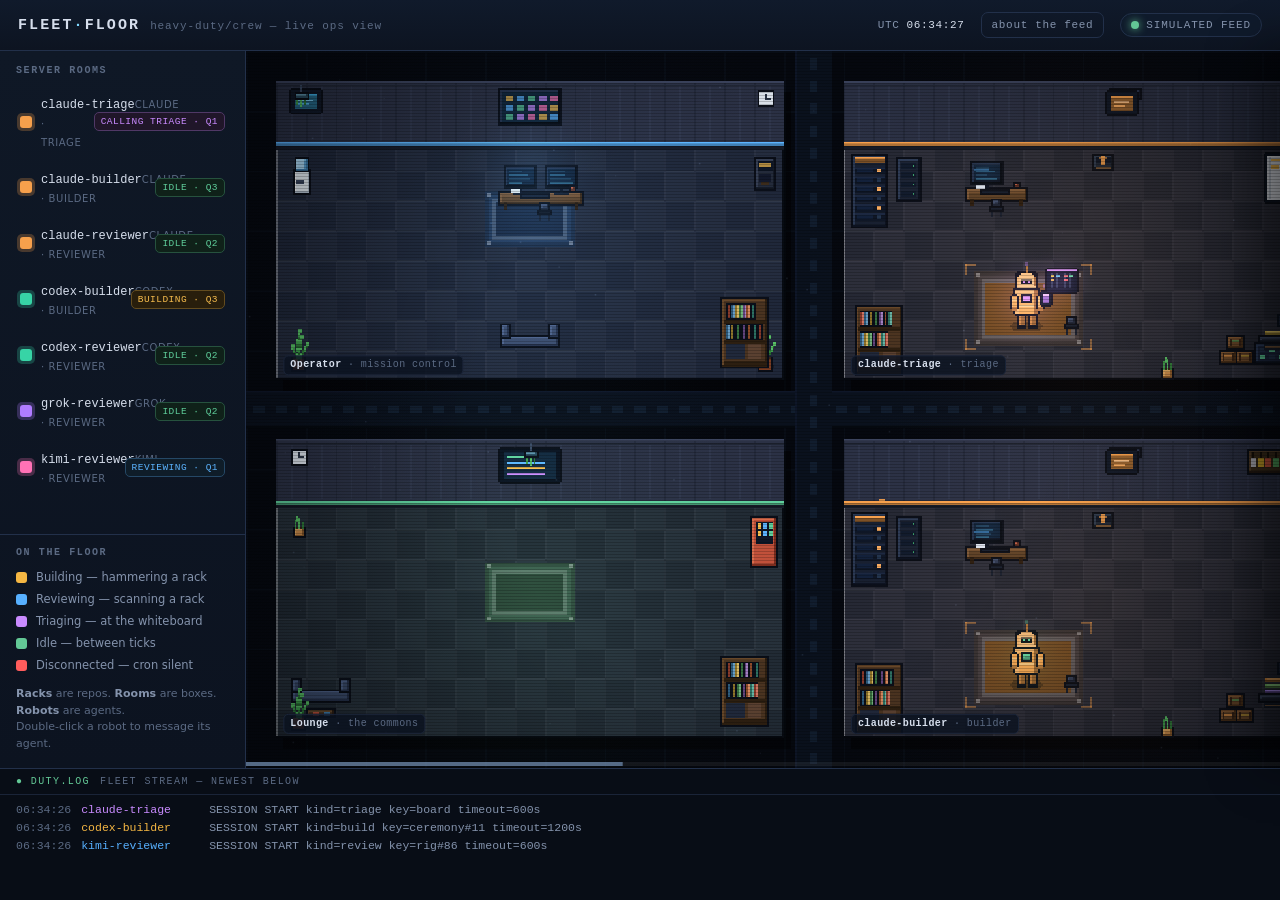
==== fleet-floor/index.html @ c1f01dac "Fleet Floor: scalable layout, work-queue trays, distinct robots Reworks the model per operator feedb" ====
<!doctype html>
<html lang="en">
<head>
<meta charset="utf-8">
<meta name="viewport" content="width=device-width, initial-scale=1">
<title>Fleet Floor</title>
<style>
:root{
  --ground:#0b111c;
  --floor:#0e1626;
  --panel:#121b2c;
  --panel-2:#0f1725;
  --hair:#22304a;
  --hair-soft:#1a2438;
  --ink:#d6deec;
  --ink-dim:#8493ac;
  --ink-faint:#5b6a83;
  --accent:#7fd7ff;
  --build:#f5b743;
  --review:#57b0ff;
  --triage:#c98bff;
  --idle:#63c896;
  --dead:#ff5c5c;
  --claude:#f6a04d;
  --codex:#3ad6a4;
  --grok:#b07cff;
  --kimi:#ff72b6;
  --mono:"SFMono-Regular",ui-monospace,"JetBrains Mono","Menlo","Consolas",monospace;
  --sans:ui-sans-serif,system-ui,-apple-system,"Segoe UI",Roboto,"Helvetica Neue",sans-serif;
}
*{box-sizing:border-box}
html,body{height:100%}
body{
  margin:0;background:var(--ground);color:var(--ink);
  font-family:var(--sans);
  -webkit-font-smoothing:antialiased;
  overflow:hidden;
}
#app{
  height:100vh;display:grid;
  grid-template-rows:auto 1fr auto;
  background:
    radial-gradient(1200px 700px at 50% -10%, #16233b33, transparent 60%),
    var(--ground);
}

/* ---------- top bar ---------- */
.topbar{
  display:flex;align-items:center;gap:16px;
  padding:12px 18px;border-bottom:1px solid var(--hair);
  background:linear-gradient(180deg,#101a2b,#0d1421);
}
.brand{display:flex;align-items:baseline;gap:10px;min-width:0}
.brand .mark{
  font-family:var(--mono);font-weight:700;font-size:15px;letter-spacing:.14em;
  color:var(--ink);text-transform:uppercase;white-space:nowrap;
}
.brand .mark b{color:var(--accent)}
.brand .sub{
  font-family:var(--mono);font-size:11px;letter-spacing:.08em;color:var(--ink-faint);
  white-space:nowrap;overflow:hidden;text-overflow:ellipsis;
}
.topbar .spacer{flex:1}
.stat{
  font-family:var(--mono);font-size:11px;letter-spacing:.06em;color:var(--ink-dim);
  display:flex;align-items:center;gap:7px;white-space:nowrap;
}
.stat .clock{color:var(--ink);font-variant-numeric:tabular-nums}
.feed{
  display:flex;align-items:center;gap:7px;padding:5px 10px;border-radius:999px;
  border:1px solid var(--hair);background:#0f1a2b;
  font-family:var(--mono);font-size:11px;letter-spacing:.08em;color:var(--ink-dim);
}
.feed .dot{width:8px;height:8px;border-radius:50%;background:var(--idle);box-shadow:0 0 8px var(--idle);animation:pulse 2s infinite}
@keyframes pulse{0%,100%{opacity:1}50%{opacity:.35}}
.btn-ghost{
  font-family:var(--mono);font-size:11px;letter-spacing:.06em;
  color:var(--ink-dim);background:transparent;border:1px solid var(--hair);
  padding:6px 10px;border-radius:7px;cursor:pointer;
}
.btn-ghost:hover{color:var(--ink);border-color:var(--accent)}

/* ---------- stage ---------- */
.stage{display:flex;min-height:0;position:relative}
.rail{
  width:246px;flex:none;border-right:1px solid var(--hair);
  background:linear-gradient(180deg,#0f1826,#0c1320);
  display:flex;flex-direction:column;min-height:0;
}
.rail h2{
  font-family:var(--mono);font-size:10px;letter-spacing:.16em;text-transform:uppercase;
  color:var(--ink-faint);margin:0;padding:14px 16px 8px;
}
.roster{overflow-y:auto;padding:0 10px 8px;flex:1;min-height:0}
.rrow{
  display:grid;grid-template-columns:auto 1fr auto;gap:9px;align-items:center;
  padding:8px 9px;border-radius:9px;cursor:pointer;border:1px solid transparent;
  transition:background .12s,border-color .12s;
}
.rrow:hover{background:#132033}
.rrow.sel{background:#152438;border-color:var(--hair)}
.rrow .av{width:12px;height:12px;border-radius:3px;position:relative;flex:none}
.rrow .av::after{content:"";position:absolute;inset:-3px;border-radius:5px;opacity:.25;background:inherit}
.rrow .who{min-width:0}
.rrow .nm{font-family:var(--mono);font-size:12px;color:var(--ink);white-space:nowrap;overflow:hidden;text-overflow:ellipsis}
.rrow .role{font-size:10px;letter-spacing:.06em;color:var(--ink-faint);text-transform:uppercase}
.chip{
  font-family:var(--mono);font-size:9.5px;letter-spacing:.05em;text-transform:uppercase;
  padding:3px 6px;border-radius:5px;white-space:nowrap;border:1px solid transparent;
}
.legend{border-top:1px solid var(--hair);padding:12px 16px 16px}
.legend .lg{display:flex;align-items:center;gap:9px;padding:4px 0;font-size:11.5px;color:var(--ink-dim)}
.legend .sw{width:11px;height:11px;border-radius:3px;flex:none}
.legend .hint{margin-top:10px;font-size:11px;line-height:1.5;color:var(--ink-faint)}
.legend .hint b{color:var(--ink-dim);font-weight:600}

/* ---------- floor ---------- */
.floor{flex:1;position:relative;min-width:0;background:var(--ground);overflow:hidden}
#view{position:absolute;inset:0;width:100%;height:100%;image-rendering:pixelated;cursor:pointer}
.zlabel{
  position:absolute;pointer-events:none;
  font-family:var(--mono);font-size:10px;letter-spacing:.04em;color:var(--ink-dim);
  background:#0b1220cc;border:1px solid var(--hair-soft);border-radius:5px;
  padding:2px 6px;white-space:nowrap;line-height:1.35;
}
.zlabel b{color:var(--ink)}
.zlabel .rl{color:var(--ink-faint)}
.tip{
  position:absolute;pointer-events:none;z-index:5;transform:translate(-50%,-118%);
  background:#0a1220f2;border:1px solid var(--hair);border-radius:8px;padding:7px 9px;
  font-family:var(--mono);font-size:11px;color:var(--ink);white-space:nowrap;
  box-shadow:0 8px 24px #0008;opacity:0;transition:opacity .1s;
}
.tip .t2{color:var(--ink-faint);font-size:10px;margin-top:2px}

/* ---------- inspector ---------- */
.inspector{
  width:340px;flex:none;border-left:1px solid var(--hair);
  background:linear-gradient(180deg,#0f1826,#0b1220);
  display:flex;flex-direction:column;min-height:0;
  transform:translateX(100%);transition:transform .22s cubic-bezier(.2,.8,.2,1);
  position:absolute;right:0;top:0;bottom:0;z-index:6;
  box-shadow:-24px 0 48px #0006;
}
.inspector.open{transform:translateX(0)}
.insp-head{padding:16px 16px 12px;border-bottom:1px solid var(--hair);display:flex;gap:12px;align-items:center}
.insp-head .badge{width:40px;height:40px;border-radius:9px;flex:none;display:grid;place-items:center;position:relative}
.insp-head .badge canvas{image-rendering:pixelated;width:34px;height:34px}
.insp-head .htxt{min-width:0;flex:1}
.insp-head .hid{font-family:var(--mono);font-size:13px;color:var(--ink);white-space:nowrap;overflow:hidden;text-overflow:ellipsis}
.insp-head .hmeta{font-size:11px;color:var(--ink-faint);text-transform:uppercase;letter-spacing:.06em;margin-top:2px}
.insp-close{margin-left:auto;background:none;border:none;color:var(--ink-faint);font-size:20px;cursor:pointer;line-height:1;padding:2px 4px}
.insp-close:hover{color:var(--ink)}
.insp-body{overflow-y:auto;padding:14px 16px;flex:1;min-height:0}
.vitals{display:grid;grid-template-columns:1fr 1fr;gap:8px;margin-bottom:14px}
.vital{background:var(--panel-2);border:1px solid var(--hair-soft);border-radius:8px;padding:8px 10px}
.vital .k{font-family:var(--mono);font-size:9.5px;letter-spacing:.08em;text-transform:uppercase;color:var(--ink-faint)}
.vital .v{font-family:var(--mono);font-size:13px;color:var(--ink);margin-top:3px;font-variant-numeric:tabular-nums}
.vital.wide{grid-column:1/3}
.sec-t{font-family:var(--mono);font-size:10px;letter-spacing:.14em;text-transform:uppercase;color:var(--ink-faint);margin:4px 0 8px}
.tl{display:flex;flex-direction:column;gap:6px;margin-bottom:14px}
.tl .ln{font-family:var(--mono);font-size:11px;color:var(--ink-dim);display:flex;gap:8px}
.tl .ln .tk{color:var(--ink-faint);flex:none}
.tl .ln .ok{color:var(--idle)}
.tl .ln .warn{color:var(--build)}
.tl .ln .bad{color:var(--dead)}
.console{border-top:1px solid var(--hair);padding-top:12px}
.console textarea{
  width:100%;resize:none;height:64px;background:var(--panel-2);color:var(--ink);
  border:1px solid var(--hair);border-radius:8px;padding:9px 10px;
  font-family:var(--mono);font-size:12px;line-height:1.4;
}
.console textarea:focus{outline:none;border-color:var(--accent)}
.console .row{display:flex;align-items:center;gap:10px;margin-top:9px}
.btn{
  font-family:var(--mono);font-size:12px;letter-spacing:.03em;
  background:var(--accent);color:#062033;border:none;border-radius:8px;
  padding:9px 14px;cursor:pointer;font-weight:600;
}
.btn:disabled{opacity:.4;cursor:not-allowed}
.btn:not(:disabled):hover{filter:brightness(1.08)}
.console .note{font-size:10.5px;color:var(--ink-faint);line-height:1.5}
.queue{margin-top:12px;display:flex;flex-direction:column;gap:6px}
.qitem{
  background:var(--panel-2);border:1px solid var(--hair-soft);border-left:2px solid var(--triage);
  border-radius:7px;padding:7px 9px;font-size:11px;color:var(--ink-dim);
}
.qitem .qs{font-family:var(--mono);font-size:9.5px;letter-spacing:.05em;text-transform:uppercase;color:var(--triage);margin-bottom:3px}
.qitem.picked{border-left-color:var(--idle)}
.qitem.picked .qs{color:var(--idle)}

/* ---------- ticker ---------- */
.ticker{
  border-top:1px solid var(--hair);background:#080d16;
  height:132px;display:flex;flex-direction:column;
}
.ticker .th{
  display:flex;align-items:center;gap:10px;padding:7px 16px;border-bottom:1px solid var(--hair-soft);
  font-family:var(--mono);font-size:10px;letter-spacing:.14em;text-transform:uppercase;color:var(--ink-faint);
}
.ticker .th .live{color:var(--idle)}
.log{flex:1;overflow-y:auto;padding:6px 16px 10px;font-family:var(--mono);font-size:11.5px;line-height:1.55}
.log .l{display:flex;gap:10px;white-space:nowrap;color:var(--ink-dim)}
.log .l .t{color:var(--ink-faint);flex:none}
.log .l .b{flex:none;min-width:118px}
.log .l .m{color:var(--ink-dim);overflow:hidden;text-overflow:ellipsis}
.log .l.k-build .b{color:var(--build)}
.log .l.k-review .b{color:var(--review)}
.log .l.k-triage .b{color:var(--triage)}
.log .l.k-dead{color:var(--dead)}
.log .l.k-dead .b{color:var(--dead)}
.log .l.k-boot .b{color:var(--idle)}
.log .l.k-prompt .b{color:var(--accent)}
.log .l .ok{color:var(--idle)}
.log .l .cr{color:var(--build)}

/* ---------- modal ---------- */
.modal-bg{position:absolute;inset:0;background:#050a11cc;display:none;z-index:20;place-items:center}
.modal-bg.open{display:grid}
.modal{
  max-width:520px;width:calc(100% - 40px);background:var(--panel);border:1px solid var(--hair);
  border-radius:12px;padding:22px 24px;box-shadow:0 24px 64px #000a;
}
.modal h3{font-family:var(--mono);font-size:13px;letter-spacing:.1em;text-transform:uppercase;margin:0 0 12px;color:var(--ink)}
.modal p{font-size:13px;line-height:1.6;color:var(--ink-dim);margin:0 0 12px}
.modal p b{color:var(--ink)}
.modal code{font-family:var(--mono);font-size:12px;color:var(--accent);background:#0c1626;padding:1px 5px;border-radius:4px}
.modal .close{float:right;background:none;border:none;color:var(--ink-faint);font-size:18px;cursor:pointer}

@media (max-width:900px){
  .rail{display:none}
  .inspector{width:100%}
}
@media (prefers-reduced-motion:reduce){
  .feed .dot{animation:none}
}

</style>
</head>
<body>
<div id="app">
  <header class="topbar">
    <div class="brand">
      <span class="mark">FLEET<b>·</b>FLOOR</span>
      <span class="sub">heavy-duty/crew — live ops view</span>
    </div>
    <div class="spacer"></div>
    <div class="stat"><span>UTC</span><span class="clock" id="clock">--:--:--</span></div>
    <button class="btn-ghost" id="about-btn">about the feed</button>
    <div class="feed"><span class="dot"></span><span>SIMULATED FEED</span></div>
  </header>

  <div class="stage">
    <aside class="rail">
      <h2>Server rooms</h2>
      <div class="roster" id="roster"></div>
      <div class="legend">
        <h2 style="padding:0 0 8px">On the floor</h2>
        <div class="lg"><span class="sw" style="background:var(--build)"></span>Building — hammering a rack</div>
        <div class="lg"><span class="sw" style="background:var(--review)"></span>Reviewing — scanning a rack</div>
        <div class="lg"><span class="sw" style="background:var(--triage)"></span>Triaging — at the whiteboard</div>
        <div class="lg"><span class="sw" style="background:var(--idle)"></span>Idle — between ticks</div>
        <div class="lg"><span class="sw" style="background:var(--dead)"></span>Disconnected — cron silent</div>
        <div class="hint"><b>Racks</b> are repos. <b>Rooms</b> are boxes. <b>Robots</b> are agents.<br>Double-click a robot to message its agent.</div>
      </div>
    </aside>

    <main class="floor" id="floor">
      <canvas id="view"></canvas>
      <div class="tip" id="tip"><div class="t1"></div><div class="t2"></div></div>
    </main>

    <aside class="inspector" id="inspector">
      <div class="insp-head">
        <div class="badge" id="insp-badge"><canvas id="insp-av" width="34" height="34"></canvas></div>
        <div class="htxt">
          <div class="hid" id="insp-id">—</div>
          <div class="hmeta" id="insp-meta">—</div>
        </div>
        <button class="insp-close" id="insp-close" aria-label="Close">×</button>
      </div>
      <div class="insp-body">
        <div class="vitals">
          <div class="vital"><div class="k">Status</div><div class="v" id="v-status">—</div></div>
          <div class="vital"><div class="k">Uptime</div><div class="v" id="v-uptime">—</div></div>
          <div class="vital"><div class="k">Working repo</div><div class="v" id="v-repo">—</div></div>
          <div class="vital"><div class="k">Last tick</div><div class="v" id="v-tick">—</div></div>
        </div>
        <div class="sec-t">Recent duty log</div>
        <div class="tl" id="v-timeline"></div>
        <div class="console">
          <div class="sec-t">Message the agent</div>
          <textarea id="prompt-in" placeholder="e.g. rebase your open PR on ceremony and re-request review"></textarea>
          <div class="row">
            <button class="btn" id="prompt-send">Queue to next tick</button>
            <span class="note">No inbound path to a box — your message rides the next duty tick (≤5&nbsp;min) over the pull channel.</span>
          </div>
          <div class="queue" id="queue"></div>
        </div>
      </div>
    </aside>

    <div class="modal-bg" id="about-bg">
      <div class="modal">
        <button class="close" id="about-close" aria-label="Close">×</button>
        <h3>About this floor</h3>
        <p>This is a <b>god-view of the heavy-duty/crew fleet</b>. Each server room is a <b>box</b> (an isolated VM), each robot is the <b>agent</b> on that box, each rack is a <b>repo</b> it touches, and the office whiteboard is <b>triage</b>.</p>
        <p>The feed here is <b>simulated</b>. In production it reads from what the duty engine already emits: one evidence line per <code>tick.sh</code> boundary and <code>SESSION START/END kind=… rc=… dur=…</code> markers in <code>duty.log</code>. Silence across a boundary is the disconnect signal — that's why a quiet box topples over.</p>
        <p>Because a box has <b>no inbound path</b>, messaging an agent can't push. It writes to a pull channel the box drains on its next tick — modeled here by the message queue in the inspector.</p>
      </div>
    </div>
  </div>

  <footer class="ticker">
    <div class="th"><span class="live">● duty.log</span><span>fleet stream — newest below</span></div>
    <div class="log" id="log"></div>
  </footer>
</div>
<script>
"use strict";
(function(){
/* ============================================================
   Fleet Floor — heavy-duty/crew, detailed pixel god-view.
   2-row facility that scrolls horizontally as the fleet grows.
   Rooms themed by role; each bot has a work-queue tray (stack
   height = pending workload, ticket colour = repo). Bots stay
   in their quarters and CALL in for triage.
   ============================================================ */

var TILE=16, reduced=window.matchMedia&&window.matchMedia("(prefers-reduced-motion: reduce)").matches;
var RW=17, RH=10, MARGIN=1, AISLE_X=2, AISLE_Y=2;

var VENDOR={ claude:"#f6a04d", codex:"#37d4a6", grok:"#b07cff", kimi:"#ff72b6" };
var REPOS=["ceremony","cast","box","rig","incubator","crew"];
var REPOCOL={ ceremony:"#e0913d", cast:"#3fb0e6", box:"#7bc86a", rig:"#e0664a", incubator:"#a884ff", crew:"#e6c34a" };
var STATE={
  building:{c:"#f7bd4e",label:"Building",kind:"build"},
  reviewing:{c:"#5cb4ff",label:"Reviewing",kind:"review"},
  triaging:{c:"#c98bff",label:"Calling triage",kind:"triage"},
  idle:{c:"#5fce9b",label:"Idle",kind:"idle"},
  dead:{c:"#ff5c5c",label:"Disconnected",kind:"dead"}
};
/* fleet laid out as columns of two; add columns to grow */
var COLDEFS=[
  [ {type:"operator"}, {type:"lounge"} ],
  [ {type:"box",role:"triage",  id:"claude-triage",  agent:"claude"}, {type:"box",role:"builder", id:"claude-builder", agent:"claude"} ],
  [ {type:"box",role:"reviewer",id:"claude-reviewer",agent:"claude"}, {type:"box",role:"builder", id:"codex-builder",  agent:"codex"} ],
  [ {type:"box",role:"reviewer",id:"codex-reviewer", agent:"codex"},  {type:"box",role:"reviewer",id:"grok-reviewer",  agent:"grok"} ],
  [ {type:"box",role:"reviewer",id:"kimi-reviewer",  agent:"kimi"},   {type:"vacant"} ]
];

/* ---------- utils ---------- */
function rnd(a,b){return a+Math.random()*(b-a);}
function ri(a,b){return Math.floor(rnd(a,b+1));}
function pick(a){return a[ri(0,a.length-1)];}
function chance(p){return Math.random()<p;}
function clamp(v,a,b){return v<a?a:(v>b?b:v);}
function hex(h){h=h.replace("#","");return [parseInt(h.substr(0,2),16),parseInt(h.substr(2,2),16),parseInt(h.substr(4,2),16)];}
function parseRGB(s){if(s[0]==="#")return hex(s);var m=s.match(/(\d+),\s*(\d+),\s*(\d+)/);return [+m[1],+m[2],+m[3]];}
function shade(h,f){var c=parseRGB(h),r,gg,b;if(f<=1){r=c[0]*f;gg=c[1]*f;b=c[2]*f;}else{var t=f-1;r=c[0]+(255-c[0])*t;gg=c[1]+(255-c[1])*t;b=c[2]+(255-c[2])*t;}return "rgb("+Math.round(clamp(r,0,255))+","+Math.round(clamp(gg,0,255))+","+Math.round(clamp(b,0,255))+")";}
function rgba(h,a){var c=parseRGB(h);return "rgba("+c[0]+","+c[1]+","+c[2]+","+a+")";}
function mix(a,b,t){var ca=parseRGB(a),cb=parseRGB(b);return "rgb("+Math.round(ca[0]+(cb[0]-ca[0])*t)+","+Math.round(ca[1]+(cb[1]-ca[1])*t)+","+Math.round(ca[2]+(cb[2]-ca[2])*t)+")";}
function pad(n){return (n<10?"0":"")+n;}
function nowClock(){var d=new Date();return pad(d.getUTCHours())+":"+pad(d.getUTCMinutes())+":"+pad(d.getUTCSeconds());}
function issueKey(repo){return repo+"#"+ri(11,148);}

/* ---------- primitives (target = global g) ---------- */
var g, OL="#0a0e18";
function R(x,y,w,h,c){g.fillStyle=c;g.fillRect(x|0,y|0,w|0,h|0);}
function block(x,y,w,h,base,hi,lo){R(x,y,w,h,OL);R(x+1,y+1,w-2,h-2,base);R(x+1,y+1,w-2,1,hi);R(x+1,y+1,1,h-2,hi);R(x+1,y+h-2,w-2,1,lo);R(x+w-2,y+1,1,h-2,lo);}
function outline(x,y,w,h){R(x-1,y,w+2,h,OL);R(x,y-1,w,h+2,OL);}
/* tiny 3x5 digit font for counts */
var FONT={"0":["111","101","101","101","111"],"1":["010","110","010","010","111"],"2":["111","001","111","100","111"],"3":["111","001","111","001","111"],"4":["101","101","111","001","001"],"5":["111","100","111","001","111"],"6":["111","100","111","101","111"],"7":["111","001","010","010","010"],"8":["111","101","111","101","111"],"9":["111","101","111","001","111"],"+":["000","010","111","010","000"]};
function drawNum(x,y,str,col){for(var i=0;i<str.length;i++){var gl=FONT[str[i]];if(!gl)continue;for(var r=0;r<5;r++)for(var c=0;c<3;c++)if(gl[r][c]==="1")R(x+i*4+c,y+r,1,1,col);}}

/* ============================================================
   FURNITURE LIBRARY  (baked into the static background)
   ============================================================ */
function serverRack(x,y,accent){
  block(x,y,20,40,"#171f30","#2a3852","#0c1220");
  R(x+2,y+2,16,3,shade(accent,0.5)); R(x+2,y+2,16,1,accent);
  for(var u=0;u<6;u++){var uy=y+7+u*5;R(x+2,uy,16,4,"#0e1626");R(x+2,uy,16,1,"#1b2740");R(x+3,uy+1,9,2,"#12203a");var on=(u+ (x%3))%2===0;R(x+14,uy+1,2,2,on?shade(accent,1.1):"#22344e");}
}
function serverTower(x,y){block(x,y,14,24,"#1a2233","#2c3a54","#0c1220");for(var i=0;i<4;i++){R(x+3,y+3+i*5,8,3,"#101a2c");R(x+9,y+4+i*5,1,1,"#3aa06a");}}
function computerDesk(x,y,vendor,wide){
  var w=wide?46:34;
  block(x,y+16,w,8,"#5a3f26","#7a5636","#3a2716"); R(x+2,y+18,w-4,1,"#6e4c2e");
  R(x+3,y+22,2,4,"#2a1c10"); R(x+w-5,y+22,2,4,"#2a1c10");
  drawMonitor(x+3,y+2,vendor); if(wide)drawMonitor(x+25,y+2,vendor);
  block(x+ (wide?12:8),y+17,16,3,"#20283a","#2e3850","#141c2c");
  block(x+w-8,y+13,4,4,"#8a4436","#b45a44","#5a2c22");
  R(x+ (wide?7:6),y+15,5,2,"#d7deea");
}
function drawMonitor(x,y,vendor){block(x,y,18,13,"#0c1220","#22304a","#060a12");R(x+2,y+2,14,8,"#0f2036");var cl=["#1d3a54","#25506e","#1d3a54","#2a5a78"];for(var i=0;i<4;i++)R(x+3,y+3+i*2,ri(6,12),1,cl[i%4]);R(x+8,y+13,2,2,"#0c1220");R(x+5,y+15,8,1,"#141c2c");}
function shelf(x,y){
  block(x,y,26,38,"#4a3320","#664628","#2c1e10");
  var sp=["#c0503a","#3f7fb0","#c9a33a","#4f9e5a","#8a5fb0","#c96a3a","#3f9e8a"];
  for(var s=0;s<3;s++){var sy=y+3+s*11;R(x+2,sy+9,22,2,"#2c1e10");if(s<2){var bx=x+3;for(var b=0;b<7;b++){var bw=ri(2,3);block(bx,sy,bw,9,sp[(b+s)%sp.length],shade(sp[(b+s)%sp.length],1.2),shade(sp[(b+s)%sp.length],0.7));bx+=bw;if(bx>x+22)break;}}else{R(x+3,sy,10,8,"#20283a");R(x+15,sy,7,8,"#5a4030");}}
}
function plantTall(x,y){R(x+1,y+22,10,2,rgba("#000000",0.3));block(x+2,y+18,8,8,"#b05a34","#cf7a4a","#7a3c22");R(x+3,y+18,6,1,"#3a2416");var gr=["#2f7d3a","#3fa04d","#57c065","#256b2f"];leaf(x+6,y+18,-1,-9,gr);leaf(x+6,y+18,1,-11,gr);leaf(x+6,y+18,-4,-6,gr);leaf(x+6,y+18,4,-7,gr);leaf(x+6,y+18,0,-14,gr);}
function leaf(x,y,dx,dy,gr){var steps=Math.max(Math.abs(dx),Math.abs(dy));for(var i=0;i<=steps;i++){var t=i/steps;R(Math.round(x+dx*t),Math.round(y+dy*t),1,2,gr[i%gr.length]);}R(Math.round(x+dx),Math.round(y+dy)-1,2,2,gr[2]);}
function plantSmall(x,y){block(x+1,y+6,7,6,"#c98a4a","#e0a860","#8a5a2a");R(x+2,y+6,5,1,"#3a2416");R(x+2,y+2,1,5,"#3fa04d");R(x+4,y+1,1,6,"#57c065");R(x+6,y+3,1,4,"#2f7d3a");R(x+3,y,1,3,"#57c065");}
function plantHang(x,y){R(x+3,y,1,4,"#3a4a64");block(x,y+4,8,4,"#3f6f8a","#5a8fa8","#284a5e");R(x+1,y+8,1,3,"#3fa04d");R(x+3,y+8,1,4,"#57c065");R(x+5,y+8,1,3,"#2f7d3a");}
function crate(x,y,accent){block(x,y,10,8,"#6e4a2a","#8a5c34","#4a3018");R(x+2,y+3,6,1,rgba(accent,0.7));R(x+2,y+2,1,4,"#3a2416");R(x+7,y+2,1,4,"#3a2416");}
function crateStack(x,y,accent){crate(x,y+8,accent);crate(x+9,y+8,"#c9a33a");crate(x+4,y,"#4f9e5a");}
function chair(x,y){block(x,y+4,8,3,"#26304a","#36445f","#161e2e");block(x+1,y,6,5,"#2c3750","#3c4a68","#1a2234");R(x+1,y+7,1,3,"#161e2e");R(x+6,y+7,1,3,"#161e2e");}
function rug(x,y,w,h,c1,c2){R(x,y,w,h,shade(c1,0.8));R(x+2,y+2,w-4,h-4,c1);R(x+4,y+4,w-8,h-8,shade(c1,1.15));R(x+6,y+6,w-12,h-12,c2);R(x+1,y+1,2,2,shade(c1,1.3));R(x+w-3,y+1,2,2,shade(c1,1.3));R(x+1,y+h-3,2,2,shade(c1,1.3));R(x+w-3,y+h-3,2,2,shade(c1,1.3));}
function wallClock(x,y){R(x,y,9,9,OL);R(x+1,y+1,7,7,"#dfe6ef");R(x+4,y+4,1,1,"#1a2234");R(x+4,y+2,1,3,"#2a3446");R(x+4,y+4,3,1,"#2a3446");}
function wallVent(x,y){block(x,y,18,6,"#1c2436","#2a3550","#12182a");for(var i=0;i<5;i++)R(x+2+i*3,y+2,1,2,"#0c1220");}
function poster(x,y,hue){outline(x,y,16,12);R(x,y,16,12,"#101828");R(x+2,y+2,12,8,shade(hue,0.6));R(x+2,y+2,12,1,hue);R(x+4,y+5,8,1,shade(hue,1.3));R(x+4,y+7,6,1,shade(hue,1.1));}
function coffeeMachine(x,y){block(x,y,12,18,"#232a3a","#343d52","#141a26");R(x+2,y+2,8,5,"#0e1626");R(x+3,y+3,6,2,rgba("#f7bd4e",0.7));R(x+3,y+9,6,4,"#12182a");R(x+4,y+13,4,2,"#3a2a1a");}
function waterCooler(x,y){block(x+1,y+6,10,14,"#e8f0f6","#ffffff","#b8c6d4");block(x+2,y,8,8,"#5aa0d0","#7cc0e6","#3a78a8");R(x+3,y+1,4,5,rgba("#bfe6ff",0.8));R(x+3,y+12,4,2,"#3a465e");}
function floorTape(x,y,w,h,col){var c=rgba(col,0.45),L=6;R(x,y,L,1,c);R(x,y,1,L,c);R(x+w-L,y,L,1,c);R(x+w-1,y,1,L,c);R(x,y+h-1,L,1,c);R(x,y+h-L,1,L,c);R(x+w-L,y+h-1,L,1,c);R(x+w-1,y+h-L,1,L,c);}
function chargeDock(x,y,col){block(x,y,12,9,"#1c2534","#2c3a4e","#101722");R(x+2,y+2,8,3,"#0e1626");R(x+5,y+1,2,5,rgba(col,0.9));R(x+4,y+2,4,1,rgba(col,0.6));R(x+2,y+7,8,1,rgba(col,0.4));}

/* --- role-specific stations --- */
function fabricator(x,y,accent){ // builder: a printer/assembly bay
  block(x,y,26,26,"#232c40","#37445f","#141b28");
  R(x+3,y+3,20,3,"#c9a227"); R(x+3,y+3,20,1,"#e6c34a");     // hazard header
  block(x+4,y+8,18,14,"#0c1524","#1c2a40","#060b14");        // build chamber
  R(x+6,y+18,14,2,shade(accent,0.7));                        // build plate
  R(x+11,y+10,4,6,rgba(accent,0.6));                         // part being printed
  R(x+12,y+7,2,1,"#8fd0ff");                                 // print head
}
function toolboard(x,y){ // builder wall pegboard
  block(x,y,22,14,"#3a2c1a","#54402a","#221810");
  var t=["#b8b8c0","#c9a227","#c0503a","#4f9e5a"];
  for(var i=0;i<5;i++){R(x+3+i*4,y+2,1,3,"#161008");R(x+2+i*4,y+5,3,5,t[i%4]);}
}
function reviewStation(x,y,accent){ // reviewer: big diff monitor + magnifier lamp
  block(x,y,30,20,"#0c1220","#22304a","#060a12");
  R(x+2,y+2,26,14,"#0f2036");
  for(var i=0;i<6;i++){var c=i%2?"#3a6b4a":"#6b3a3a";R(x+3,y+3+i*2,ri(8,22),1,c);} // diff green/red
  R(x+12,y+20,4,3,"#0c1220"); R(x+8,y+23,12,1,"#141c2c");
  // magnifier lamp on an arm
  R(x+30,y+6,1,8,"#3a465e"); R(x+31,y+6,5,1,"#3a465e");
  outline(x+35,y+4,6,6); R(x+35,y+4,6,6,rgba(accent,0.35)); R(x+36,y+5,4,4,rgba("#bfe6ff",0.4));
}
function approveStamp(x,y){block(x,y+4,8,3,"#3a2c1a","#54402a","#221810");R(x+2,y,4,5,"#4f9e5a");R(x+3,y+5,2,2,"#161008");}
function kanban(x,y){ // triage board
  outline(x,y,40,26); R(x,y,40,26,"#0a1220"); R(x+1,y+1,38,24,"#e9edf4"); R(x+1,y+1,38,1,"#ffffff");
  var cols=["#f7bd4e","#5cb4ff","#ff6b6b","#5fce9b"];
  for(var c=0;c<4;c++){R(x+2+c*9.5,y+2,1,22,"#c3ccd8");R(x+3+c*9.5,y+3,7,1,cols[c]);for(var s=0;s<ri(1,4);s++)R(x+3+c*9.5+(s%2)*4,y+6+s*4,4,2,cols[c]);}
}
function callConsole(x,y){ // triage: switchboard (others call in)
  block(x,y,20,12,"#1c2740","#2c3c5c","#101827");
  for(var i=0;i<6;i++){var on=i%2;R(x+3+(i%3)*5,y+3+Math.floor(i/3)*4,3,2,on?"#5fce9b":"#22344e");}
  R(x+3,y-3,1,3,"#3a465e"); R(x+3,y-4,3,2,"#2c3c5c"); // headset hook
}
function fleetBoard(x,y){ // operator wall: live fleet grid
  block(x,y,34,20,"#0c1220","#22304a","#060a12"); R(x+2,y+2,30,16,"#0f2438");
  var cs=["#f7bd4e","#5cb4ff","#5fce9b","#c98bff","#ff72b6"];
  for(var a=0;a<3;a++)for(var b=0;b<5;b++)R(x+4+b*6,y+4+a*5,4,3,rgba(cs[(a+b)%5],0.7));
}

/* ============================================================
   LAYOUT + WORLD
   ============================================================ */
var rooms=[], boxes=[], byId={}, NCOLS=COLDEFS.length;
var W=(MARGIN*2 + NCOLS*RW + (NCOLS-1)*AISLE_X)*TILE;
var H=(MARGIN*2 + 2*RH + AISLE_Y)*TILE;
function colX(c){return (MARGIN + c*(RW+AISLE_X))*TILE;}
function rowY(r){return (MARGIN + r*(RH+AISLE_Y))*TILE;}

function buildRooms(){
  COLDEFS.forEach(function(col,ci){ col.forEach(function(d,ri2){
    var room={def:d,type:d.type,role:d.role,id:d.id,x:colX(ci),y:rowY(ri2),w:RW*TILE,h:RH*TILE,wallH:Math.round(TILE*2.2),racks:[]};
    room.home={x:room.x+Math.round(room.w*0.36),y:room.y+room.h-30};
    room.queuePos={x:room.x+room.w-46,y:room.y+room.h-30};
    rooms.push(room);
    if(d.agent){
      var b={id:d.id,agent:d.agent,role:d.role,color:VENDOR[d.agent],room:room,
        x:room.home.x,y:room.home.y,tx:room.home.x,ty:room.home.y,face:1,phase:Math.random()*10,blink:0,
        state:"idle",repo:pick(REPOS),timer:ri(1,3),alive:true,bootAt:Date.now()-ri(200000,4000000),
        lastEndTxt:"—",sessions:[],queue:[],picked:[],flash:0,deadT:0,
        workq:[]};
      for(var q=0;q<ri(1,6);q++)b.workq.push(pick(REPOS));
      boxes.push(b);byId[b.id]=b;room.box=b;
    }
  });});
}

var bgCanvas, ambient=[];
function bakeBackground(){
  bgCanvas=document.createElement("canvas");bgCanvas.width=W;bgCanvas.height=H;
  g=bgCanvas.getContext("2d");g.imageSmoothingEnabled=false;ambient.length=0;
  drawSubfloor();
  rooms.forEach(function(room){bakeRoom(room);});
}
function drawSubfloor(){
  R(0,0,W,H,"#05080f");
  for(var gx=0;gx<=W/TILE;gx+=2)R(gx*TILE,0,1,H,"#080d16");
  for(var gy=0;gy<=H/TILE;gy+=2)R(0,gy*TILE,W,1,"#080d16");
  // horizontal aisle between the two rows
  var ay=Math.round((MARGIN+RH+AISLE_Y/2)*TILE);
  R(0,ay-10,W,20,"#0a111d");R(0,ay-10,W,1,"#0e1628");R(0,ay+9,W,1,"#05090f");
  for(var x=4;x<W;x+=12)R(x,ay-2,6,4,"#111d2e");
  // vertical aisles between columns
  for(var c=1;c<NCOLS;c++){var vx=Math.round((MARGIN+c*(RW+AISLE_X)-AISLE_X/2)*TILE);R(vx-10,0,20,H,"#0a111d");R(vx-10,0,1,H,"#0e1628");for(var y=4;y<H;y+=12)R(vx-2,y,4,6,"#111d2e");}
}

function bakeShell(room,floorA,floorB,accent){
  var x=room.x,y=room.y,w=room.w,h=room.h;
  R(x+4,y+6,w,h,rgba("#000000",0.45));
  for(var cx=0;cx<RW;cx++)for(var cy=0;cy<RH;cy++){var f=((cx+cy)%2===0)?floorA:floorB;R(x+cx*TILE,y+cy*TILE,TILE,TILE,f);R(x+cx*TILE,y+cy*TILE,TILE,1,shade(f,1.05));R(x+cx*TILE,y+cy*TILE,1,TILE,shade(f,1.03));}
  R(x,y,w,1,shade(floorA,1.6));R(x,y,1,h,shade(floorA,1.35));R(x,y+h-1,w,1,"#05080f");R(x+w-1,y,1,h,"#070b12");
  var wh=room.wallH; R(x,y,w,wh,"#2b3145");
  for(var p2=0;p2<RW;p2++){R(x+p2*TILE,y,1,wh,"#242a3c");R(x+p2*TILE+TILE/2,y+3,1,wh-6,"#30374d");}
  R(x,y,w,1,"#3c445e");R(x,y+2,w,1,"#202635");
  R(x,y+wh-2,w,2,accent?shade(accent,0.7):"#1a1f2c");if(accent)R(x,y+wh-2,w,1,accent);
  R(x,y+wh,w,2,"#151a26");
  ambient.push({x:x+w/2,y:y+h*0.55,r:Math.max(w,h)*0.6,c:accent||"#3a5a80",i:accent?0.13:0.11});
}

function bakeRoom(room){
  if(room.type==="operator")return bakeOperator(room);
  if(room.type==="lounge")return bakeLounge(room);
  if(room.type==="vacant")return bakeVacant(room);
  bakeBotRoom(room);
}

/* role-themed bot quarters */
function bakeBotRoom(room){
  var b=room.box,vc=b.color,role=room.role;
  bakeShell(room,mix("#1f2739",vc,0.06),mix("#1a2233",vc,0.05),vc);
  var x=room.x,y=room.y,w=room.w,h=room.h,wy=y+room.wallH;
  // shared: a couple of decorative server racks (fixed count — not per repo)
  serverRack(x+4,wy+4,vc); serverTower(x+28,wy+6);
  wallClock(x+w-14,y+5); wallVent(x+w/2+6,y+4); plantHang(x+w-24,y+2);
  // workstation (the computer they work at) — left-centre, against wall
  var wsx=x+Math.round(w*0.30)-17, wsy=wy+6;
  room.deskScreens=[{x:wsx+3+2,y:wsy+2+2}];
  computerDesk(wsx,wsy,b.agent,false);
  chair(wsx+13,wsy+22);
  // role station on the right side of the back wall
  if(role==="builder"){ fabricator(x+w-32,wy+4,vc); toolboard(x+w-56,y+5); }
  else if(role==="reviewer"){ reviewStation(x+w-44,wy+4,vc); approveStamp(x+w-52,y+h-14); }
  else { kanban(x+w-46,wy+4); callConsole(x+w-52,y+h-20); }   // triage
  // defined work-zone: mat + role-coloured floor tape + wall charging dock
  var hx=Math.round(room.home.x),hy=Math.round(room.home.y);
  floorTape(hx-33,hy-32,68,46,vc);
  rug(hx-28,hy-28,58,40,mix("#242c3e",vc,0.15),shade(vc,0.46));
  chargeDock(x+Math.round(w*0.49),wy+4,vc);
  // queue tray + label plate (tickets drawn live)
  var q=room.queuePos; block(q.x-4,q.y+6,28,5,"#2a3346","#3a465f","#161d2a"); R(q.x-2,q.y+8,24,1,"#20293a");
  R(q.x-1,q.y+11,22,3,"#141c2a"); R(q.x,q.y+12,20,1,rgba(vc,0.4));
  // fill the quarters
  poster(x+Math.round(w*0.52),y+6,vc);
  shelf(x+6,y+h-40);
  plantTall(x+w-16,y+h-28);
  plantSmall(x+Math.round(w*0.62),y+h-12);
  crateStack(x+Math.round(w*0.74),y+h-24,vc);
  chair(hx+20,hy-4);
}

function bakeOperator(room){
  bakeShell(room,"#242c3e","#1f2739","#5cb4ff");
  var x=room.x,y=room.y,w=room.w,h=room.h,wy=y+room.wallH;
  var dx=x+Math.round(w/2)-17,dy=wy+8;
  fleetBoard(x+Math.round(w/2)-17,y+4);
  rug(x+w/2-24,dy+16,48,30,"#243a5a","#1a2a44");
  computerDesk(dx,dy,"codex",true); chair(dx+21,dy+22);
  room.opGlow={x:dx+17,y:dy+6};
  poster(x+8,y+5,"#3fb0e6"); wallClock(x+w-14,y+5);
  block(x+w/2-16,y+h-24,32,7,"#3a4a6a","#4c5f86","#242f48"); block(x+w/2-16,y+h-30,6,8,"#3a4a6a","#4c5f86","#242f48"); block(x+w/2+10,y+h-30,6,8,"#3a4a6a","#4c5f86","#242f48");
  plantTall(x+6,y+h-30); plantTall(x+w-16,y+h-30); coffeeMachine(x+w-16,wy+6); waterCooler(x+8,wy+6); shelf(x+w-34,y+h-44); plantHang(x+10,y+2);
}
function bakeLounge(room){
  bakeShell(room,"#26303a","#212a34","#5fce9b");
  var x=room.x,y=room.y,w=room.w,h=room.h,wy=y+room.wallH;
  rug(x+w/2-24,y+h/2-14,48,32,"#3a5a4a","#2a4436");
  outline(x+w/2-16,y+5,32,18);R(x+w/2-16,y+5,32,18,"#0a1220");R(x+w/2-14,y+7,28,14,"#12283e");
  for(var s=0;s<4;s++)R(x+w/2-12,y+9+s*3,ri(8,24),1,["#5fce9b","#5cb4ff","#f7bd4e","#c98bff"][s]);
  block(x+8,y+h-26,32,7,"#3a4a6a","#4c5f86","#242f48"); block(x+8,y+h-32,6,8,"#3a4a6a","#4c5f86","#242f48"); block(x+34,y+h-32,6,8,"#3a4a6a","#4c5f86","#242f48");
  block(x+16,y+h-16,16,5,"#4a3420","#654a2e","#2c1c10"); R(x+20,y+h-14,3,2,"#c0503a"); R(x+26,y+h-14,3,2,"#3f7fb0");
  block(x+w-18,wy+6,15,28,"#c0503a","#d86a4a","#7a2c1e"); R(x+w-15,wy+9,9,12,"#0e1626"); for(var v=0;v<6;v++)R(x+w-14+(v%3)*3,wy+10+Math.floor(v/3)*4,2,3,["#f7bd4e","#5cb4ff","#5fce9b"][v%3]);
  plantTall(x+6,y+h-30); plantSmall(x+8,wy+6); plantHang(x+w/2-3,y+2); shelf(x+w-34,y+h-44); wallClock(x+8,y+5);
}
function bakeVacant(room){
  bakeShell(room,"#1c222e","#181e28",null);
  var x=room.x,y=room.y,w=room.w,h=room.h,wy=y+room.wallH;
  // a bare, dust-sheeted room awaiting a new hire
  block(x+w/2-16,y+h/2-6,32,10,"#222b3a","#2c3648","#141a26"); // sheeted desk
  R(x+w/2-16,y+h/2-6,32,2,"#2c3648");
  // "FOR HIRE" sign
  outline(x+w/2-13,wy+2,26,10); R(x+w/2-13,wy+2,26,10,"#141c2a"); R(x+w/2-11,wy+4,22,6,"#233247");
  drawNum(x+w/2-6,wy+5,"+","#5fce9b");
  plantTall(x+8,y+h-28);
  room.vacant=true;
}

/* ============================================================
   ROBOTS — four distinct silhouettes
   ============================================================ */
function drawRobot(b){
  var x=Math.round(b.x),y=Math.round(b.y);
  var moving=Math.abs(b.x-b.tx)>0.6||Math.abs(b.y-b.ty)>0.6;
  var wp=b.phase*10;
  var st=STATE[b.state], light=b.alive?st.c:"#ff5c5c";
  g.globalAlpha=0.3; ellip(x,y+1,9,3,"#04070c"); g.globalAlpha=1;
  if(!b.alive){drawDead(b,x,y);return;}
  var bob=reduced?0:(moving?Math.round(Math.abs(Math.sin(wp))*2):Math.round(Math.sin(b.phase*2)*0.7));
  var fy=y-bob;
  var work=(b.state==="building"||b.state==="reviewing"||b.state==="triaging");
  var ctx={x:x,fy:fy,moving:moving,wp:wp,work:work,light:light,b:b};
  if(b.agent==="claude")robotClaude(ctx);
  else if(b.agent==="codex")robotCodex(ctx);
  else if(b.agent==="grok")robotGrok(ctx);
  else robotKimi(ctx);
  if(b.state==="triaging")drawCallHolo(x+11,fy-30,b);
  if(b.flash>0){g.globalAlpha=b.flash;R(x-1,fy-40,2,4,"#8fe0ff");R(x-2,fy-38,4,1,"#8fe0ff");g.globalAlpha=1;pushLight(x,fy-38,22,"#8fe0ff",b.flash*0.8);}
  pushLight(x,fy-14,30,light,b.state==="idle"?0.16:0.34);
}
function eyes(x,hy,kind,light,blink,trim){
  R(x-3,hy,6,3,"#0a0f18");
  if(kind==="visor"){R(x-3,hy+1,6,1,blink>0?"#0a0f18":light);}
  else if(kind==="cyclops"){if(blink<=0){R(x-1,hy+1,2,1,light);R(x-1,hy,2,1,rgba(light,0.6));}}
  else{if(blink<=0){R(x-2,hy+1,1,1,light);R(x+1,hy+1,1,1,light);}}
  R(x-3,hy,6,1,rgba(trim,0.4));
}
function chestScreen(x,fy,topY,light,ph){var pulse=reduced?1:(0.55+0.45*Math.sin(ph*4));block(x-3,topY,6,5,"#0b1119",shade(light,0.6),"#060a12");R(x-2,topY+1,4,3,rgba(light,0.65+0.3*pulse));R(x-2,topY+1,4,1,rgba(light,0.9));}
function tool(b,hx,hy,light){
  if(b.state==="building"){R(hx,hy,2,7,"#7a8496");R(hx-1,hy-1,4,3,"#c9d5e6");R(hx-1,hy-1,4,1,"#e6eef7");}
  else if(b.state==="reviewing"){outline(hx,hy,5,5);R(hx,hy,5,5,"#0b1119");R(hx+1,hy,3,1,light);R(hx,hy+1,1,3,light);R(hx+4,hy+1,1,3,light);R(hx+1,hy+4,3,1,light);R(hx+4,hy+5,3,3,"#7a8496");}
  else if(b.state==="triaging"){outline(hx,hy,5,7);R(hx,hy,5,7,"#0c1626");R(hx+1,hy+1,3,5,rgba("#c98bff",0.7));R(hx+1,hy+1,3,1,"#d9b6ff");}
}
/* claude — rounded friendly helper, dome head + antenna ball */
function robotClaude(c){
  var x=c.x,fy=c.fy,body="#f6a04d",bd=shade(body,0.62),bl=shade(body,1.16),hd=shade(body,1.24),trim="#ffd9a6",light=c.light;
  var sw=c.moving&&!reduced?Math.sin(c.wp):0;
  leg(x-4,fy-6+(sw>0?-1:0),body);leg(x+2,fy-6+(sw<0?-1:0),body);
  // rounded torso
  outline(x-6,fy-20,12,14); R(x-6,fy-19,12,13,body); R(x-5,fy-20,10,1,body);
  R(x-6,fy-19,12,2,bl); R(x-6,fy-19,2,13,bl); R(x+4,fy-19,2,13,bd);
  R(x-4,fy-11,8,1,rgba(trim,0.5));
  chestScreen(x,fy,fy-17,light,c.b.phase);
  arm(x-8,fy-16+(c.work?armSwing(c):0),body,trim);arm(x+6,fy-16+(c.work?armSwing(c):-armSwing(c)),body,trim);
  if(c.work)tool(c.b,x+8,fy-18,light);
  // dome head
  var hy=fy-28; outline(x-5,hy,10,8); R(x-5,hy+2,10,6,hd); R(x-4,hy+1,8,1,hd); R(x-3,hy,6,1,hd); R(x-5,hy+2,1,5,bl); R(x+4,hy+2,1,5,bd);
  eyes(x,hy+3,"two",light,c.b.blink,trim);
  R(x,hy-4,1,4,shade(body,0.7)); var bk=reduced?1:(Math.sin(c.b.phase*6)>-0.3?1:0.35); g.globalAlpha=bk; R(x-1,hy-6,2,2,light); g.globalAlpha=1;
}
/* codex — WIDE industrial engineer on tank treads, hard-hat */
function robotCodex(c){
  var x=c.x,fy=c.fy,body="#37d4a6",bd=shade(body,0.6),bl=shade(body,1.16),hd=shade(body,1.22),trim="#9df4de",light=c.light;
  // tank tread base (wide, clearly tracked)
  outline(x-10,fy-6,20,6); R(x-10,fy-6,20,6,"#1c2830"); R(x-10,fy-6,20,1,"#35525e");
  for(var i=0;i<7;i++)R(x-9+i*3,fy-5,2,4,"#0d1820");
  // wide blocky torso
  outline(x-9,fy-23,18,17); R(x-9,fy-23,18,17,body); R(x-9,fy-23,18,2,bl); R(x-9,fy-23,2,17,bl); R(x+7,fy-23,2,17,bd);
  block(x-13,fy-22,4,7,bd,shade(body,0.85),"#0a0f18"); block(x+9,fy-22,4,7,bd,shade(body,0.85),"#0a0f18"); // pauldrons
  R(x-7,fy-16,14,1,bd); R(x-7,fy-11,14,1,rgba(trim,0.4));
  for(var v=0;v<3;v++)R(x+2+v*3,fy-20,2,4,"#0e2a24");   // side vents
  chestScreen(x,fy,fy-21,light,c.b.phase);
  R(x-13,fy-19+(c.work?armSwing(c):0),3,9,bd); outline(x-13,fy-19,3,9);
  R(x+10,fy-19+(c.work?armSwing(c):-armSwing(c)),3,9,bd); outline(x+10,fy-19,3,9);
  if(c.work)tool(c.b,x+12,fy-18,light);
  // hard-hat square head
  var hy=fy-33; outline(x-6,hy,12,9); R(x-6,hy+1,12,8,hd); R(x-6,hy+1,12,1,shade(body,1.4)); R(x-6,hy+2,1,6,bl); R(x+5,hy+2,1,6,bd);
  R(x-8,hy-1,16,3,"#e0a83a"); R(x-8,hy-1,16,1,"#f4cf6e"); R(x-8,hy+1,16,1,"#a87a20"); // hard-hat brim
  eyes(x,hy+4,"visor",light,c.b.blink,trim);
}
/* grok — TALL slim monolith that HOVERS, one big cyclops eye */
function robotGrok(c){
  var x=c.x,fy=c.fy,body="#b07cff",bd=shade(body,0.6),bl=shade(body,1.18),hd=shade(body,1.22),trim="#dcc6ff",light=c.light;
  var hov=reduced?0:Math.round(Math.sin(c.b.phase*3)*2);
  fy-=4+hov;
  // hover thruster
  g.globalAlpha=0.55; ellip(x,fy+2,6,2,light); g.globalAlpha=1;
  R(x-3,fy-1,6,2,"#241d38"); R(x-2,fy,4,1,rgba(light,0.8)); R(x-1,fy+2,2,2,rgba(light,0.5));
  // very tall, thin, tapered torso
  outline(x-4,fy-30,8,26); R(x-4,fy-30,8,26,body); R(x-3,fy-31,6,1,body); R(x-2,fy-32,4,1,body);
  R(x-4,fy-30,8,2,bl); R(x-4,fy-30,2,26,bl); R(x+2,fy-30,2,26,bd);
  for(var i=0;i<5;i++)R(x-4,fy-26+i*5,8,1,rgba(trim,0.28));
  chestScreen(x,fy,fy-25,light,c.b.phase);
  arm(x-6,fy-24+(c.work?armSwing(c):0),body,trim);arm(x+4,fy-24+(c.work?armSwing(c):-armSwing(c)),body,trim);
  if(c.work)tool(c.b,x+6,fy-25,light);
  // small head, single big cyclops eye
  var hy=fy-39; outline(x-4,hy,8,7); R(x-4,hy+1,8,6,hd); R(x-3,hy,6,1,hd); R(x-4,hy+1,1,5,bl); R(x+3,hy+1,1,5,bd);
  R(x-3,hy+2,6,3,"#0a0f18"); if(c.b.blink<=0){R(x-2,hy+3,4,1,light);R(x-1,hy+2,2,2,rgba(light,0.7));}
  R(x,hy-9,1,9,shade(body,0.7)); var gp=reduced?1:(0.5+0.5*Math.sin(c.b.phase*5)); g.globalAlpha=gp; R(x-1,hy-11,2,2,light); g.globalAlpha=1;
}
/* kimi — SMALL companion, oversized head, big cat ears + big eyes */
function robotKimi(c){
  var x=c.x,fy=c.fy,body="#ff72b6",bd=shade(body,0.6),bl=shade(body,1.16),hd=shade(body,1.22),trim="#ffc6e2",light=c.light;
  var sw=c.moving&&!reduced?Math.sin(c.wp):0;
  R(x-3,fy-4+(sw>0?-1:0),2,4,bd); R(x+1,fy-4+(sw<0?-1:0),2,4,bd); R(x-4,fy-1,4,1,"#0a0f18"); R(x,fy-1,4,1,"#0a0f18");
  // tiny round body
  outline(x-4,fy-13,8,9); R(x-4,fy-12,8,8,body); R(x-3,fy-13,6,1,body); R(x-4,fy-12,8,2,bl); R(x-4,fy-12,2,8,bl); R(x+2,fy-12,2,8,bd);
  chestScreen(x,fy,fy-11,light,c.b.phase);
  arm(x-6,fy-11+(c.work?armSwing(c):0),body,trim);arm(x+4,fy-11+(c.work?armSwing(c):-armSwing(c)),body,trim);
  if(c.work)tool(c.b,x+6,fy-11,light);
  // BIG round head (bigger than the body)
  var hy=fy-26; outline(x-7,hy,14,12); R(x-7,hy+2,14,10,hd); R(x-6,hy+1,12,1,hd); R(x-5,hy,10,1,hd); R(x-7,hy+2,1,9,bl); R(x+6,hy+2,1,9,bd);
  // big triangular cat ears
  R(x-7,hy-4,4,5,hd); R(x-7,hy-4,1,5,OL); R(x-4,hy-2,1,3,OL); R(x-6,hy-3,1,2,rgba(trim,0.9));
  R(x+4,hy-4,4,5,hd); R(x+7,hy-4,1,5,OL); R(x+4,hy-2,1,3,OL); R(x+5,hy-3,1,2,rgba(trim,0.9));
  // big expressive eyes + blush
  R(x-5,hy+3,4,5,"#0a0f18"); R(x+2,hy+3,4,5,"#0a0f18");
  if(c.b.blink<=0){R(x-4,hy+4,3,3,light);R(x+3,hy+4,3,3,light);R(x-4,hy+4,1,1,"#ffffff");R(x+3,hy+4,1,1,"#ffffff");}
  else{R(x-5,hy+5,4,1,light);R(x+2,hy+5,4,1,light);}
  R(x-4,hy+9,2,1,rgba(trim,0.7)); R(x+3,hy+9,2,1,rgba(trim,0.7)); // blush
}
function armSwing(c){return c.work&&!reduced?Math.round(Math.sin(c.b.phase*11)*2):(c.moving&&!reduced?Math.round(Math.sin(c.wp)*2):0);}
function leg(x,y,body){outline(x,y,3,7);R(x,y,3,7,shade(body,0.6));R(x,y,1,7,shade(body,0.8));R(x-1,y+6,5,2,"#0a0f18");}
function arm(x,y,body,trim){outline(x,y,3,7);R(x,y,3,7,body);R(x,y,1,7,shade(body,1.1));R(x,y+2,3,1,rgba(trim,0.4));R(x,y+6,3,2,shade(body,0.7));}
function drawCallHolo(x,y,b){var pulse=0.6+0.4*Math.sin(b.phase*5);g.globalAlpha=0.5*pulse;R(x-2,y+8,2,2,"#c98bff");g.globalAlpha=1;outline(x,y,16,12);g.globalAlpha=0.9;R(x,y,16,12,rgba("#101a2e",0.85));g.globalAlpha=1;R(x,y,16,1,"#c98bff");var cols=["#f7bd4e","#5cb4ff","#ff6b6b","#5fce9b"];for(var c=0;c<4;c++){R(x+2+c*3.5,y+2,1,8,"#2a3550");R(x+2+c*3.5,y+3,2,1,cols[c]);if((c+Math.floor(b.phase*2))%2===0)R(x+2+c*3.5,y+5,2,1,rgba(cols[c],0.8));}pushLight(x+8,y+6,20,"#c98bff",0.3);}
function drawDead(b,x,y){var flick=(!reduced&&Math.floor(b.phase*20)%5===0)?1:0;outline(x-7,y-7,14,6);R(x-7,y-7,14,6,"#3d4557");R(x-7,y-7,14,1,"#4e5870");outline(x+5,y-10,7,7);R(x+5,y-10,7,7,"#353c4c");R(x+6,y-9,1,1,"#ff5c5c");R(x+9,y-9,1,1,"#ff5c5c");R(x+7,y-8,1,1,"#ff5c5c");R(x+8,y-8,1,1,"#ff5c5c");R(x+6,y-7,1,1,"#ff5c5c");R(x+9,y-7,1,1,"#ff5c5c");if(flick){R(x-1,y-14,2,4,"#ff7a7a");R(x-1,y-9,2,1,"#ff7a7a");spawnSpark(x,y-6,"#ff5c5c",true);}pushLight(x,y-4,28,"#ff3b3b",0.26+(flick?0.24:0));}
function ellip(cx,cy,rx,ry,col){for(var yy=-ry;yy<=ry;yy++){var ww=Math.round(rx*Math.sqrt(Math.max(0,1-(yy*yy)/(ry*ry))));R(cx-ww,cy+yy,ww*2,1,col);}}

/* ============================================================
   DYNAMIC LAYER + queue trays
   ============================================================ */
var sparks=[],packets=[],lights=[];
function pushLight(x,y,r,c,i){lights.push({x:x,y:y,r:r,c:c,i:i});}
function spawnSpark(x,y,c,up){sparks.push({x:x,y:y,vx:rnd(-0.5,0.5),vy:up?rnd(-1.4,-0.6):rnd(-0.3,0.3),life:rnd(0.4,0.9),c:c});}
function stepSparks(dt){for(var i=sparks.length-1;i>=0;i--){var s=sparks[i];s.x+=s.vx;s.y+=s.vy;s.vy+=0.05;s.life-=dt;if(s.life<=0)sparks.splice(i,1);}}
function stepPackets(dt){if(packets.length<boxes.length&&chance(0.05)){var b=pick(boxes);if(b.alive){var room=b.room;packets.push({x:room.x+6,y:room.y+room.wallH-3,vx:rnd(14,26),max:room.x+room.w-6,c:rgba(b.color,0.9)});}}for(var i=packets.length-1;i>=0;i--){var k=packets[i];k.x+=k.vx*dt;if(k.x>k.max)packets.splice(i,1);}}
function drawQueueTray(b){
  var q=b.room.queuePos, n=b.workq.length, shown=Math.min(n,9);
  for(var i=0;i<shown;i++){var rc=REPOCOL[b.workq[i]];var ty=q.y+4-i*3;R(q.x,ty,20,2,shade(rc,0.6));R(q.x,ty,20,1,rc);R(q.x+1,ty,18,1,shade(rc,1.15));}
  // count badge
  var top=q.y+4-shown*3-6; R(q.x+6,top,9,7,"#0a1220"); R(q.x+7,top+1,7,5,"#182338");
  drawNum(q.x+8,top+1,String(n),n>0?"#e6eef7":"#5a6478");
  if(n>=6)pushLight(q.x+10,q.y-6,26,"#f7bd4e",0.25);   // busy glow
}
function drawDynamic(){
  lights.length=0; ambient.forEach(function(a){lights.push(a);});
  rooms.forEach(function(room){if(room.opGlow)pushLight(room.opGlow.x,room.opGlow.y,50,"#5cb4ff",0.22);});
  boxes.forEach(function(b){
    var room=b.room, working=b.alive&&(b.state==="building"||b.state==="reviewing");
    if(room.deskScreens)room.deskScreens.forEach(function(sc){var col=b.alive?(working?STATE[b.state].c:"#3a78b0"):"#5a3a3a";var ph=Math.floor(b.phase*4);R(sc.x,sc.y+(ph%6),8,1,rgba(col,0.7));pushLight(sc.x+7,sc.y+4,working?24:14,col,working?0.4:0.16);});
    if(working){var c=STATE[b.state].c;pushLight(b.x,b.y-16,42,c,0.42);if(!reduced&&chance(0.2))spawnSpark(b.x+ (b.state==="building"?8:9),b.y-18,c,true);}
    if(b.alive)drawQueueTray(b);
  });
  sparks.forEach(function(s){g.globalAlpha=clamp(s.life,0,1);R(Math.round(s.x),Math.round(s.y),1,1,s.c);});g.globalAlpha=1;
  packets.forEach(function(k){R(Math.round(k.x),Math.round(k.y),3,1,k.c);});
  boxes.slice().sort(function(a,c){return a.y-c.y;}).forEach(function(b){drawRobot(b);});
  if(hoverId){var hb=byId[hoverId];if(hb)ring(hb.x,hb.y-16,STATE[hb.state].c);}
}
function ring(x,y,col){R(x-12,y-15,24,1,col);R(x-12,y+14,24,1,col);R(x-13,y-14,1,29,col);R(x+12,y-14,1,29,col);}

/* ============================================================
   ATMOSPHERE
   ============================================================ */
function drawAtmosphere(){
  vctx.save();vctx.globalCompositeOperation="lighter";
  lights.forEach(function(L){var s=worldToScreen(L.x,L.y);if(s.x<-80||s.x>vw+80)return;var r=L.r*scale;var gr=vctx.createRadialGradient(s.x,s.y,0,s.x,s.y,r);gr.addColorStop(0,rgba(L.c,0.5*L.i));gr.addColorStop(0.5,rgba(L.c,0.15*L.i));gr.addColorStop(1,"rgba(0,0,0,0)");vctx.fillStyle=gr;vctx.beginPath();vctx.arc(s.x,s.y,r,0,7);vctx.fill();});
  dust.forEach(function(d){vctx.fillStyle="rgba(150,180,220,"+(0.05+0.09*d.z)+")";vctx.fillRect(d.x*vw,d.y*vh,d.z<0.6?1:1.5,d.z<0.6?1:1.5);});
  vctx.restore();
  var vg=vctx.createRadialGradient(vw/2,vh/2,Math.min(vw,vh)*0.4,vw/2,vh/2,Math.max(vw,vh)*0.8);vg.addColorStop(0,"rgba(0,0,0,0)");vg.addColorStop(1,"rgba(3,6,12,0.66)");vctx.fillStyle=vg;vctx.fillRect(0,0,vw,vh);
  if(scanPat){vctx.fillStyle=scanPat;vctx.globalAlpha=0.4;vctx.fillRect(0,0,vw,vh);vctx.globalAlpha=1;}
  drawScrollbar();
}
var dust=[];for(var dm=0;dm<60;dm++)dust.push({x:Math.random(),y:Math.random(),z:rnd(.3,1),vy:rnd(.002,.01),vx:rnd(-.004,.004)});
function stepDust(dt){dust.forEach(function(d){d.y-=d.vy;d.x+=d.vx;if(d.y<0){d.y=1;d.x=Math.random();}if(d.x<0)d.x=1;if(d.x>1)d.x=0;});}
var scanPat=null;
function buildScanPattern(){var c=document.createElement("canvas");c.width=1;c.height=3;var cx=c.getContext("2d");cx.fillStyle="rgba(0,0,0,0.5)";cx.fillRect(0,2,1,1);scanPat=vctx.createPattern(c,"repeat");}

/* ============================================================
   SIM ENGINE
   ============================================================ */
var TICK_MS=2600,tickCount=0;
function outcomeFor(kind){if(kind==="build")return pick(["opened PR","pushed fixups","needs-human","resumed"]);if(kind==="review")return pick(["approved","changes-requested","commented","re-request → approved"]);if(kind==="triage")return pick(["labeled ready","routed to builder","marked blocked","ruling posted"]);return "ok";}
function startSession(b,forceKind){var kind=forceKind||STATE[b.state].kind;b.repo=b.workq.length?b.workq[0]:pick(REPOS);var key=(kind==="triage")?"board":issueKey(b.repo);logLine(b,"k-"+(kind==="build"?"build":kind==="review"?"review":"triage"),"SESSION START kind="+kind+" key="+key+" timeout="+(kind==="build"?1200:600)+"s");b.sessions.unshift({t:nowClock(),txt:"START "+kind+" "+key,cls:""});b.sessions=b.sessions.slice(0,6);}
function endSession(b){var kind=STATE[b.state].kind;if(kind==="idle"||kind==="dead")return;var rc=chance(0.12)?1:0,dur=ri(18,140),out=rc?"aborted (budget)":outcomeFor(kind);b.lastEndTxt="rc="+rc+" · "+out;logLine(b,"k-"+(kind==="build"?"build":kind==="review"?"review":"triage"),"SESSION END kind="+kind+" rc="+rc+" dur="+dur+"s outcome="+out,rc?"cr":"ok");b.sessions.unshift({t:nowClock(),txt:"END "+kind+" "+out,cls:rc?"warn":"ok"});b.sessions=b.sessions.slice(0,6);if(!rc&&b.workq.length)b.workq.shift();}
function setState(b,st){if(b.state===st)return;if(b.state==="building"||b.state==="reviewing"||b.state==="triaging")endSession(b);b.state=st;if(st==="building"||st==="reviewing"||st==="triaging"){b.tx=b.room.home.x;b.ty=b.room.home.y;startSession(b);}else if(st==="idle")wander(b);}
function wander(b){var room=b.room,hx=room.home.x,hy=room.home.y;b.tx=clamp(hx+rnd(-26,26),room.x+18,room.x+room.w-18);b.ty=clamp(hy+rnd(-12,10),room.y+room.wallH+28,room.y+room.h-14);}
function tick(){
  tickCount++;
  boxes.forEach(function(b){
    if(!b.alive){if(chance(0.22)){b.alive=true;b.bootAt=Date.now();b.deadT=0;b.state="idle";wander(b);logLine(b,"k-boot","boot: gh ✓ box ✓ — on duty");if(inspFor===b.id)refreshInspector();}else if(tickCount%2===0)logLine(b,"k-dead","⚠ no evidence line — cron silent");return;}
    if(chance(0.4))b.workq.push(pick(REPOS));                 // new work arrives
    if(b.workq.length>11)b.workq.length=11;
    if(b.queue.length){var q=b.queue.shift();q.picked=true;q.pickedAt=nowClock();b.flash=1;b.picked.push(q);logLine(b,"k-prompt","📨 operator prompt picked up → kind="+(b.role==="triage"?"triage":b.role==="builder"?"build":"review"));setState(b,b.role==="triage"?"triaging":b.role==="builder"?"building":"reviewing");b.timer=ri(2,4);if(inspFor===b.id){renderQueue(b);refreshInspector();}return;}
    if(chance(0.02)){endSession(b);b.alive=false;b.state="dead";logLine(b,"k-dead","⚠ tick boundary missed — box unreachable");if(inspFor===b.id)refreshInspector();return;}
    b.timer--;if(b.timer>0){if(b.state==="idle"&&chance(0.5))wander(b);return;}
    var r=Math.random(),next;
    if(b.role==="triage")next=r<0.62?"triaging":"idle";
    else if(b.role==="builder")next=r<0.55?"building":r<0.7?"triaging":"idle";
    else next=r<0.55?"reviewing":r<0.7?"triaging":"idle";
    setState(b,next);b.timer=next==="idle"?ri(1,3):ri(2,5);
  });
  updateRoster();if(inspOpen)refreshInspector();
}

/* ============================================================
   CAMERA + MAIN LOOP
   ============================================================ */
var view=document.getElementById("view"),vctx=view.getContext("2d");
var buf=document.createElement("canvas");buf.width=W;buf.height=H;var bufctx=buf.getContext("2d");bufctx.imageSmoothingEnabled=false;
var vw=0,vh=0,scale=1,oy=0,dpr=1,lastT=0,cam=0,camMax=0,camTarget=0,dragging=false,dragX=0,dragCam=0;
function frame(t){
  var dt=Math.min(0.05,(t-lastT)/1000)||0.016;lastT=t;
  boxes.forEach(function(b){b.phase+=dt;if(b.flash>0)b.flash=Math.max(0,b.flash-dt*1.4);if(b.blink>0)b.blink-=dt;else if(!reduced&&chance(0.004))b.blink=0.12;if(!b.alive){b.deadT+=dt;return;}var dx=b.tx-b.x,dy=b.ty-b.y,d=Math.hypot(dx,dy);if(d>0.6){var sp=(reduced?70:26)*dt,m=Math.min(sp,d);b.x+=dx/d*m;b.y+=dy/d*m;b.face=dx<0?-1:1;}else{b.x=b.tx;b.y=b.ty;}if(!reduced&&b.state==="building"&&chance(0.5))spawnSpark(b.x+8,b.y-18,"#ffcf5a",true);});
  if(!dragging){cam+=(camTarget-cam)*Math.min(1,dt*10);}
  stepSparks(dt);stepPackets(dt);stepDust(dt);
  bufctx.drawImage(bgCanvas,0,0);g=bufctx;drawDynamic();
  blit();drawAtmosphere();layoutLabels();
  requestAnimationFrame(frame);
}
function resize(){var host=document.getElementById("floor"),r=host.getBoundingClientRect();dpr=Math.min(2,window.devicePixelRatio||1);vw=r.width;vh=r.height;view.width=Math.floor(vw*dpr);view.height=Math.floor(vh*dpr);scale=Math.max(1,vh/H);oy=Math.round((vh-H*scale)/2);camMax=Math.max(0,W*scale-vw);cam=clamp(cam,0,camMax);camTarget=clamp(camTarget,0,camMax);vctx.setTransform(dpr,0,0,dpr,0,0);vctx.imageSmoothingEnabled=false;buildScanPattern();}
function blit(){vctx.fillStyle="#05080f";vctx.fillRect(0,0,vw,vh);vctx.imageSmoothingEnabled=false;var sx=cam/scale;vctx.drawImage(buf,sx,0,vw/scale,H, 0,oy, vw,H*scale);}
function worldToScreen(ax,ay){return {x:ax*scale-cam,y:oy+ay*scale};}
function screenToWorld(sx,sy){return {x:(sx+cam)/scale,y:(sy-oy)/scale};}
function drawScrollbar(){if(camMax<=0)return;var trackY=vh-6,tw=vw*(vw/(W*scale)),tx=(cam/camMax)*(vw-tw);vctx.fillStyle="rgba(255,255,255,0.06)";vctx.fillRect(0,trackY,vw,4);vctx.fillStyle="rgba(150,190,240,0.5)";vctx.fillRect(tx,trackY,tw,4);}

/* scroll interactions */
view.addEventListener("wheel",function(e){e.preventDefault();camTarget=clamp(camTarget+(e.deltaX||e.deltaY),0,camMax);},{passive:false});
view.addEventListener("mousedown",function(e){dragging=true;dragX=e.clientX;dragCam=cam;view.style.cursor="grabbing";});
window.addEventListener("mouseup",function(){dragging=false;view.style.cursor="default";});
window.addEventListener("mousemove",function(e){if(dragging){cam=clamp(dragCam-(e.clientX-dragX),0,camMax);camTarget=cam;}});

/* ---------- DOM room labels ---------- */
var labelEls={};
function buildLabels(){var floor=document.getElementById("floor");rooms.forEach(function(room){var name,sub;if(room.type==="operator"){name="Operator";sub="mission control";}else if(room.type==="lounge"){name="Lounge";sub="the commons";}else if(room.type==="vacant"){name="Vacant";sub="quarters · for hire";}else{name=room.id;sub=room.role;}var el=document.createElement("div");el.className="zlabel";el.innerHTML="<b>"+name+"</b> <span class='rl'>· "+sub+"</span>";floor.appendChild(el);labelEls[name]={el:el,room:room};});}
function layoutLabels(){for(var id in labelEls){var L=labelEls[id];var pt=worldToScreen(L.room.x+4,L.room.y+L.room.h-13);L.el.style.transform="translate("+pt.x+"px,"+pt.y+"px)";L.el.style.left="0";L.el.style.top="0";L.el.style.display=(pt.x<-160||pt.x>vw)?"none":"block";}}

/* ============================================================
   HUD (roster / ticker / tooltip / inspector)
   ============================================================ */
var rosterEl=document.getElementById("roster");
function buildRoster(){boxes.forEach(function(b){var row=document.createElement("div");row.className="rrow";row.dataset.id=b.id;row.innerHTML="<span class='av' style='background:"+b.color+"'></span><span class='who'><span class='nm'>"+b.id+"</span><span class='role'>"+b.agent+" · "+b.role+"</span></span><span class='chip'></span>";row.addEventListener("click",function(){focusBox(b.id);});rosterEl.appendChild(row);});updateRoster();}
function updateRoster(){boxes.forEach(function(b){var row=rosterEl.querySelector("[data-id='"+b.id+"']");if(!row)return;var chip=row.querySelector(".chip"),st=STATE[b.state];chip.textContent=b.alive?st.label+" · q"+b.workq.length:st.label;chip.style.color=st.c;chip.style.background=shade(st.c,0.16);chip.style.borderColor=shade(st.c,0.4);row.classList.toggle("sel",inspFor===b.id);});}
var logEl=document.getElementById("log");
function logLine(b,cls,msg,extra){var l=document.createElement("div");l.className="l "+cls;var m=msg;if(extra==="ok")m=msg.replace(/outcome=([^\s]+.*)$/,"outcome=<span class='ok'>$1</span>");if(extra==="cr")m=msg.replace(/rc=1/,"<span class='cr'>rc=1</span>");l.innerHTML="<span class='t'>"+nowClock()+"</span><span class='b'>"+b.id+"</span><span class='m'>"+m+"</span>";logEl.appendChild(l);while(logEl.childNodes.length>80)logEl.removeChild(logEl.firstChild);logEl.scrollTop=logEl.scrollHeight;}
var tip=document.getElementById("tip");
function showTip(b,sx,sy){tip.querySelector(".t1").textContent=b.id;tip.querySelector(".t2").textContent=b.alive?(STATE[b.state].label+" · queue "+b.workq.length):"Disconnected · cron silent";tip.style.left=sx+"px";tip.style.top=sy+"px";tip.style.opacity="1";}
function hideTip(){tip.style.opacity="0";}
var inspEl=document.getElementById("inspector"),inspOpen=false,inspFor=null;
function openInspector(id){inspFor=id;inspOpen=true;inspEl.classList.add("open");refreshInspector();updateRoster();}
function closeInspector(){inspOpen=false;inspFor=null;inspEl.classList.remove("open");updateRoster();}
function fmtUptime(ms){if(ms<0)ms=0;var s=Math.floor(ms/1000),h=Math.floor(s/3600),m=Math.floor((s%3600)/60),ss=s%60;return (h?h+"h ":"")+pad(m)+"m "+pad(ss)+"s";}
function refreshInspector(){var b=byId[inspFor];if(!b)return;document.getElementById("insp-id").textContent=b.id;document.getElementById("insp-meta").textContent=b.agent+" · "+b.role;document.getElementById("insp-badge").style.background=shade(b.color,0.22);drawAvatar(b);var st=STATE[b.state],vs=document.getElementById("v-status");vs.textContent=st.label;vs.style.color=st.c;document.getElementById("v-uptime").textContent=b.alive?fmtUptime(Date.now()-b.bootAt):"—";document.getElementById("v-repo").textContent=b.alive?(b.repo+" · queue "+b.workq.length):"—";document.getElementById("v-tick").textContent=b.alive?"≤5m ago":"silent";var tl=document.getElementById("v-timeline");tl.innerHTML="";if(!b.sessions.length)tl.innerHTML="<div class='ln'><span class='tk'>—</span>no sessions yet</div>";b.sessions.forEach(function(s){var ln=document.createElement("div");ln.className="ln";ln.innerHTML="<span class='tk'>"+s.t+"</span><span class='"+(s.cls||"")+"'>"+s.txt+"</span>";tl.appendChild(ln);});renderQueue(b);}
function renderQueue(b){var q=document.getElementById("queue");q.innerHTML="";b.queue.forEach(function(item){q.appendChild(qEl(item,false));});(b.picked||[]).slice(-2).forEach(function(item){q.appendChild(qEl(item,true));});}
function qEl(item,picked){var d=document.createElement("div");d.className="qitem"+(picked?" picked":"");d.innerHTML="<div class='qs'>"+(picked?"picked up "+item.pickedAt:"queued "+item.at+" · waiting for next tick")+"</div>"+escapeHtml(item.text);return d;}
function escapeHtml(s){return s.replace(/[&<>]/g,function(c){return c==="&"?"&amp;":c==="<"?"&lt;":"&gt;";});}
var avEl=document.getElementById("insp-av"),avc=avEl.getContext("2d");
function drawAvatar(b){avc.imageSmoothingEnabled=false;avc.clearRect(0,0,34,34);var mini=document.createElement("canvas");mini.width=26;mini.height=38;var mp=mini.getContext("2d");var og=g;g=mp;var s={x:b.x,y:b.y,tx:b.tx,ty:b.ty,st:b.state,fl:b.flash};b.x=13;b.y=36;b.tx=13;b.ty=36;b.flash=0;if(b.state==="triaging")b.state="idle";drawRobot(b);b.x=s.x;b.y=s.y;b.tx=s.tx;b.ty=s.ty;b.state=s.st;b.flash=s.fl;g=og;avc.drawImage(mini,0,0,26,38,4,0,26*1.15,38*0.9);}

/* interaction */
var hoverId=null;
function hitRobot(wx,wy){var best=null,bd=1e9;boxes.forEach(function(b){var dx=wx-b.x,dy=wy-(b.y-16),d=dx*dx+dy*dy;if(d<bd&&Math.abs(dx)<13&&dy>-26&&dy<16){bd=d;best=b;}});return best;}
view.addEventListener("mousemove",function(e){if(dragging)return;var r=view.getBoundingClientRect(),a=screenToWorld(e.clientX-r.left,e.clientY-r.top),b=hitRobot(a.x,a.y);if(b){hoverId=b.id;view.style.cursor="pointer";var pt=worldToScreen(b.x,b.y-34);showTip(b,pt.x,pt.y);}else{hoverId=null;hideTip();view.style.cursor=dragging?"grabbing":"grab";}});
view.addEventListener("mouseleave",function(){hoverId=null;hideTip();});
view.addEventListener("dblclick",function(e){var r=view.getBoundingClientRect(),a=screenToWorld(e.clientX-r.left,e.clientY-r.top),b=hitRobot(a.x,a.y);if(b)openInspector(b.id);});
function focusBox(id){var b=byId[id];if(!b)return;openInspector(id);b.flash=1;var target=b.room.x*scale-vw/2+b.room.w*scale/2;camTarget=clamp(target,0,camMax);}
document.getElementById("insp-close").addEventListener("click",closeInspector);
document.getElementById("prompt-send").addEventListener("click",sendPrompt);
document.getElementById("prompt-in").addEventListener("keydown",function(e){if((e.metaKey||e.ctrlKey)&&e.key==="Enter")sendPrompt();});
function sendPrompt(){var b=byId[inspFor];if(!b)return;var ta=document.getElementById("prompt-in"),txt=ta.value.trim();if(!txt)return;if(!b.alive){var q=document.getElementById("queue");var w=document.createElement("div");w.className="qitem";w.style.borderLeftColor="var(--dead)";w.innerHTML="<div class='qs' style='color:var(--dead)'>undeliverable</div>Box is disconnected — no tick to drain the channel. Message not queued.";q.prepend(w);return;}b.queue.push({text:txt,at:nowClock(),picked:false});ta.value="";renderQueue(b);}
var aboutBg=document.getElementById("about-bg");
document.getElementById("about-btn").addEventListener("click",function(){aboutBg.classList.add("open");});
document.getElementById("about-close").addEventListener("click",function(){aboutBg.classList.remove("open");});
aboutBg.addEventListener("click",function(e){if(e.target===aboutBg)aboutBg.classList.remove("open");});
document.addEventListener("keydown",function(e){if(e.key==="Escape"){aboutBg.classList.remove("open");if(inspOpen)closeInspector();}if(e.key==="ArrowRight")camTarget=clamp(camTarget+120,0,camMax);if(e.key==="ArrowLeft")camTarget=clamp(camTarget-120,0,camMax);});
function tickClock(){document.getElementById("clock").textContent=nowClock();}

function init(){buildRooms();bakeBackground();buildLabels();buildRoster();window.addEventListener("resize",resize);resize();boxes.forEach(function(b,i){if(i%3===0){var st=b.role==="builder"?"building":b.role==="reviewer"?"reviewing":"triaging";b.state=st;b.tx=b.room.home.x;b.ty=b.room.home.y;startSession(b);}});updateRoster();tickClock();setInterval(tickClock,1000);setInterval(tick,TICK_MS);requestAnimationFrame(frame);}
init();
})();

</script>
</body>
</html>
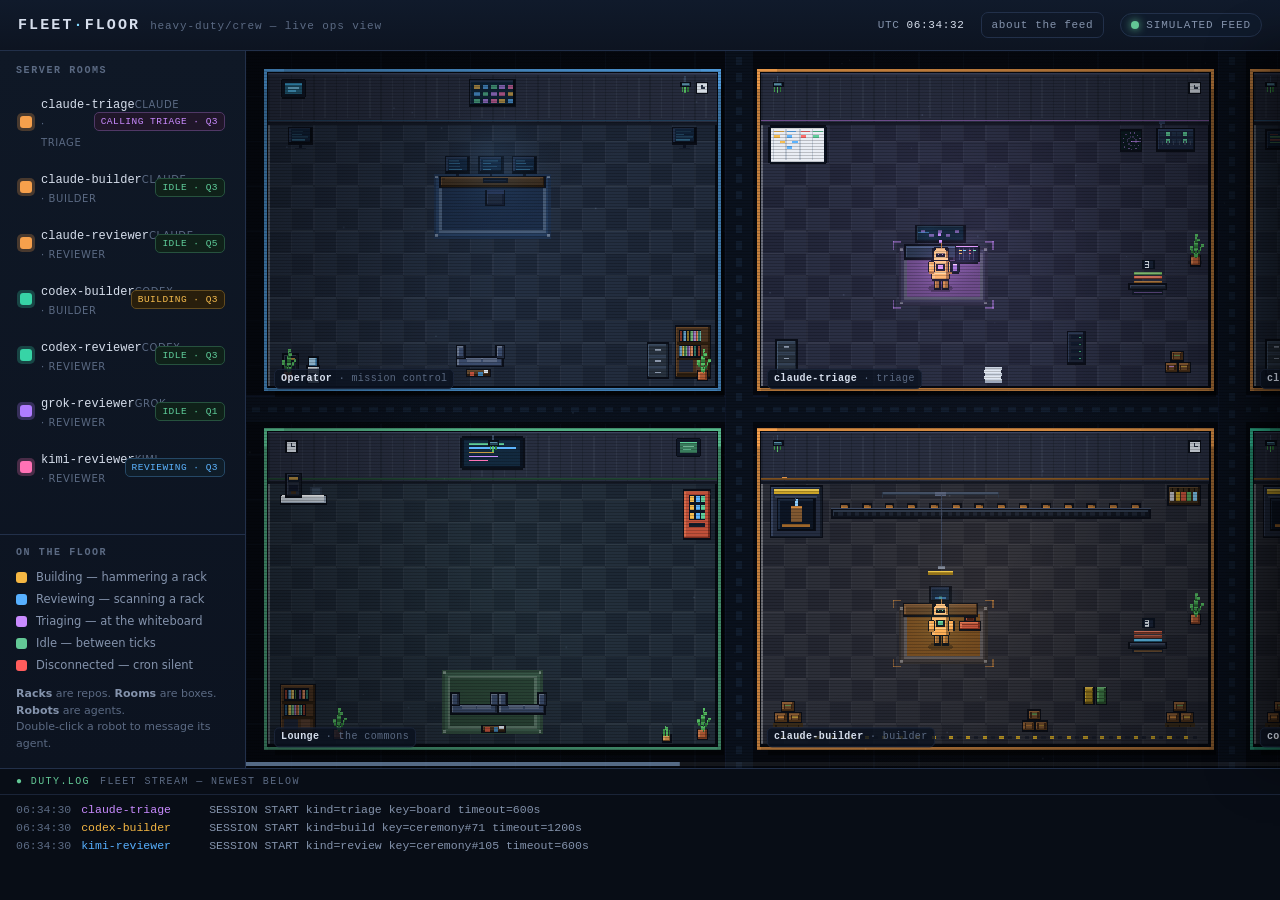
==== commit dacfd468: "Fleet Floor: role-distinct rooms, vendor-color frames, higher detail Push the role themes and polish" ====
--- a/fleet-floor/index.html
+++ b/fleet-floor/index.html
@@ -328,7 +328,8 @@
    ============================================================ */
 
 var TILE=16, reduced=window.matchMedia&&window.matchMedia("(prefers-reduced-motion: reduce)").matches;
-var RW=17, RH=10, MARGIN=1, AISLE_X=2, AISLE_Y=2;
+var RW=20, RH=14, MARGIN=1, AISLE_X=2, AISLE_Y=2;
+var ROLETINT={builder:"#e0913d", reviewer:"#4a90d0", triage:"#c98bff"};
 
 var VENDOR={ claude:"#f6a04d", codex:"#37d4a6", grok:"#b07cff", kimi:"#ff72b6" };
 var REPOS=["ceremony","cast","box","rig","incubator","crew"];
@@ -465,8 +466,8 @@
 function buildRooms(){
   COLDEFS.forEach(function(col,ci){ col.forEach(function(d,ri2){
     var room={def:d,type:d.type,role:d.role,id:d.id,x:colX(ci),y:rowY(ri2),w:RW*TILE,h:RH*TILE,wallH:Math.round(TILE*2.2),racks:[]};
-    room.home={x:room.x+Math.round(room.w*0.36),y:room.y+room.h-30};
-    room.queuePos={x:room.x+room.w-46,y:room.y+room.h-30};
+    room.home={x:room.x+Math.round(room.w*0.40),y:room.y+Math.round(room.h*0.68)};
+    room.queuePos={x:room.x+room.w-54,y:room.y+Math.round(room.h*0.68)-8};
     rooms.push(room);
     if(d.agent){
       var b={id:d.id,agent:d.agent,role:d.role,color:VENDOR[d.agent],room:room,
@@ -499,17 +500,27 @@
   for(var c=1;c<NCOLS;c++){var vx=Math.round((MARGIN+c*(RW+AISLE_X)-AISLE_X/2)*TILE);R(vx-10,0,20,H,"#0a111d");R(vx-10,0,1,H,"#0e1628");for(var y=4;y<H;y+=12)R(vx-2,y,4,6,"#111d2e");}
 }
 
-function bakeShell(room,floorA,floorB,accent){
+/* vendor-coloured UI frame — the card border that carries identity */
+function roomFrame(x,y,w,h,c){
+  R(x-3,y-3,w+6,3,shade(c,0.85)); R(x-3,y+h,w+6,3,shade(c,0.7));
+  R(x-3,y-3,3,h+6,shade(c,0.8)); R(x+w,y-3,3,h+6,shade(c,0.65));
+  R(x-3,y-3,14,3,c); R(x-3,y-3,3,14,c);                 // brighter top-left corner
+  R(x+w-11,y-3,14,3,shade(c,0.9)); R(x+w,y-3,3,14,shade(c,0.9));
+  R(x-1,y-1,w+2,1,"#05080f"); R(x-1,y-1,1,h+2,"#05080f");
+  R(x-1,y+h,w+2,1,"#05080f"); R(x+w,y-1,1,h+2,"#05080f");
+}
+function bakeShell(room,accent,roleTint){
   var x=room.x,y=room.y,w=room.w,h=room.h;
-  R(x+4,y+6,w,h,rgba("#000000",0.45));
-  for(var cx=0;cx<RW;cx++)for(var cy=0;cy<RH;cy++){var f=((cx+cy)%2===0)?floorA:floorB;R(x+cx*TILE,y+cy*TILE,TILE,TILE,f);R(x+cx*TILE,y+cy*TILE,TILE,1,shade(f,1.05));R(x+cx*TILE,y+cy*TILE,1,TILE,shade(f,1.03));}
-  R(x,y,w,1,shade(floorA,1.6));R(x,y,1,h,shade(floorA,1.35));R(x,y+h-1,w,1,"#05080f");R(x+w-1,y,1,h,"#070b12");
-  var wh=room.wallH; R(x,y,w,wh,"#2b3145");
-  for(var p2=0;p2<RW;p2++){R(x+p2*TILE,y,1,wh,"#242a3c");R(x+p2*TILE+TILE/2,y+3,1,wh-6,"#30374d");}
-  R(x,y,w,1,"#3c445e");R(x,y+2,w,1,"#202635");
-  R(x,y+wh-2,w,2,accent?shade(accent,0.7):"#1a1f2c");if(accent)R(x,y+wh-2,w,1,accent);
-  R(x,y+wh,w,2,"#151a26");
-  ambient.push({x:x+w/2,y:y+h*0.55,r:Math.max(w,h)*0.6,c:accent||"#3a5a80",i:accent?0.13:0.11});
+  R(x+5,y+7,w,h,rgba("#000000",0.5));                                   // card shadow
+  var fA=roleTint?mix("#212938",roleTint,0.05):"#212938", fB=roleTint?mix("#1b2231",roleTint,0.04):"#1b2231";
+  for(var cx=0;cx<RW;cx++)for(var cy=0;cy<RH;cy++){var f=((cx+cy)%2===0)?fA:fB;R(x+cx*TILE,y+cy*TILE,TILE,TILE,f);R(x+cx*TILE,y+cy*TILE,TILE,1,shade(f,1.05));R(x+cx*TILE,y+cy*TILE,1,TILE,shade(f,1.03));}
+  R(x,y,w,1,shade(fA,1.5));R(x,y,1,h,shade(fA,1.3));R(x,y+h-1,w,1,"#05080f");R(x+w-1,y,1,h,"#070b12");
+  var wh=room.wallH; R(x,y,w,wh,"#272d3f");                             // neutral back wall
+  for(var p2=0;p2<RW;p2++){R(x+p2*TILE,y,1,wh,"#212736");R(x+p2*TILE+TILE/2,y+3,1,wh-6,"#2f3648");}
+  R(x,y,w,1,"#3c445e");
+  R(x,y+wh-2,w,1,shade(roleTint||accent,0.55)); R(x,y+wh,w,2,"#141925"); // faint role rail + baseboard
+  roomFrame(x,y,w,h,accent);
+  ambient.push({x:x+w/2,y:y+h*0.5,r:Math.max(w,h)*0.55,c:roleTint||accent,i:0.1});
 }
 
 function bakeRoom(room){
@@ -519,65 +530,132 @@
   bakeBotRoom(room);
 }
 
-/* role-themed bot quarters */
+/* ---- role furniture ---- */
+function crateMini(x,y,rt){block(x,y,7,5,"#6e4a2a","#8a5c34","#4a3018");R(x+1,y+2,5,1,rgba(rt,0.6));}
+function fabBay(x,y,rt){block(x,y,38,38,"#232c40","#37445f","#141b28");R(x+3,y+3,32,3,"#c9a227");R(x+3,y+3,32,1,"#e6c34a");block(x+5,y+9,28,24,"#0c1524","#1c2a40","#060b14");R(x+9,y+28,20,2,shade(rt,0.7));R(x+15,y+15,8,11,rgba(rt,0.55));R(x+15,y+15,8,1,rgba(rt,0.9));R(x+18,y+10,2,5,"#8fd0ff");R(x+4,y+8,30,1,"#3a465e");R(x+18,y+8,1,3,"#3a465e");}
+function conveyor(x,y,w,rt){block(x,y,w,7,"#1a2231","#2a3648","#0e141f");for(var i=0;i<w-4;i+=6)R(x+2+i,y+2,3,3,"#0e141f");for(var j=6;j<w-8;j+=16)crateMini(x+j,y-4,rt);R(x,y-1,w,1,"#3a465e");}
+function pegboard(x,y){block(x,y,24,15,"#3a2c1a","#54402a","#221810");var t=["#b8b8c0","#c9a227","#c0503a","#4f9e5a","#7cc0e6"];for(var i=0;i<5;i++){R(x+3+i*4,y+2,1,3,"#161008");R(x+2+i*4,y+5,3,6,t[i%5]);}}
+function pallet(x,y,rt){R(x,y+16,22,3,"#3a2c1a");for(var i=0;i<3;i++)R(x+2+i*8,y+17,1,2,"#241a0e");crate(x+1,y+8,rt);crate(x+11,y+8,"#c9a33a");crate(x+6,y,"#4f9e5a");}
+function toolbox(x,y){block(x,y+3,16,7,"#c0503a","#d86a4a","#7a2c1e");R(x+2,y+5,12,1,"#7a2c1e");block(x+4,y,8,4,"#8a3a2a","#a84a38","#5a221a");R(x+6,y+1,4,1,"#3a1810");}
+function craneHook(x,ytop,ln){R(x-42,ytop,84,2,"#2a3648");R(x-42,ytop,84,1,"#3e4c62");R(x-42,ytop,1,4,"#2a3648");R(x+41,ytop,1,4,"#2a3648");R(x-4,ytop,8,3,"#54607a");R(x,ytop+2,1,ln,"#3a465e");R(x-2,ytop+2+ln,5,2,"#7a8496");R(x-9,ytop+5+ln,18,3,"#c9a227");R(x-9,ytop+5+ln,18,1,"#e6c34a");R(x-9,ytop+7+ln,18,1,"#8a6c18");}
+function barrel(x,y,c){block(x,y,8,13,shade(c,0.75),shade(c,1.05),shade(c,0.45));R(x+1,y+3,6,1,shade(c,0.6));R(x+1,y+8,6,1,shade(c,0.6));R(x+1,y,6,1,shade(c,1.15));}
+function cart(x,y){block(x,y+6,16,3,"#4a5568","#5e6c82","#2a3444");R(x+2,y+9,2,2,"#1a2028");R(x+12,y+9,2,2,"#1a2028");R(x+3,y+1,10,5,"#dfe6ef");R(x+4,y+2,8,1,"#9aa6ba");R(x+4,y+4,8,1,"#9aa6ba");}
+function screenWall(x,y){for(var i=0;i<3;i++){var mx=x+i*21;block(mx,y,19,15,"#0c1220","#22304a","#060a12");R(mx+2,y+2,15,10,"#0f2036");for(var l=0;l<4;l++){var c=(i+l)%2?"#3a6b4a":"#6b3a3a";R(mx+3,y+3+l*2,ri(6,13),1,c);}}}
+function magnifierRig(x,y){R(x+6,y,2,4,"#3a465e");R(x-2,y+4,14,2,"#3a465e");outline(x-4,y+6,10,10);R(x-4,y+6,10,10,rgba("#bfe6ff",0.28));R(x-3,y+7,8,8,rgba("#dff2ff",0.32));R(x+4,y+15,2,4,"#2a3446");}
+function inspectDesk(x,y){block(x,y+14,42,8,"#3a4a5e","#4e6076","#222d3c");R(x+2,y+16,38,1,"#5a6c82");block(x+4,y,18,13,"#0c1220","#22304a","#060a12");R(x+6,y+2,14,8,"#0f2036");for(var l=0;l<4;l++){var c=l%2?"#3a6b4a":"#6b3a3a";R(x+7,y+3+l*2,ri(6,12),1,c);}R(x+26,y+7,11,7,"#e7ecf3");R(x+27,y+9,9,1,"#9aa6ba");R(x+27,y+11,7,1,"#9aa6ba");R(x+16,y+22,2,4,"#222d3c");R(x+34,y+22,2,4,"#222d3c");}
+function verdictLight(x,y,ok){block(x,y,7,17,"#1a2231","#2a3648","#0e141f");R(x+2,y+2,3,3,ok?"#3fd07a":"#243a2e");R(x+2,y+7,3,3,"#3a2e18");R(x+2,y+12,3,3,ok?"#3a2426":"#d0453f");R(x+2,y+17,3,2,"#0e141f");}
+function fileCabinet(x,y){block(x,y,16,26,"#334155","#465a72","#1c2634");for(var d=0;d<3;d++){R(x+2,y+3+d*8,12,6,"#28323f");R(x+6,y+5+d*8,4,1,"#8a97ab");}}
+function docStack(x,y){for(var i=0;i<5;i++)R(x-(i%2),y+8-i*2,12,2,i%2?"#dfe6ef":"#c9d2de");R(x,y+10,12,1,"#9aa6ba");}
+function checklistBoard(x,y){outline(x,y,18,22);R(x,y,18,22,"#e7ecf3");R(x,y,18,1,"#ffffff");for(var i=0;i<5;i++){R(x+2,y+3+i*4,2,2,i<3?"#3fa04d":"#c9ccd2");R(x+5,y+4+i*4,10,1,"#8a97ab");}}
+function switchboard(x,y){block(x,y,28,17,"#1c2740","#2c3c5c","#101827");for(var r=0;r<2;r++)for(var c=0;c<6;c++){var on=(r*6+c+(x%3))%3===0;R(x+3+c*4,y+3+r*5,3,3,on?"#5fce9b":"#22344e");R(x+4+c*4,y+9,1,3,"#3a465e");}R(x+3,y-4,1,4,"#3a465e");R(x+2,y-5,4,2,"#2c3c5c");}
+function phoneBank(x,y){block(x,y+4,13,6,"#1c2740","#2c3c5c","#101827");R(x+2,y,3,5,"#0e1626");R(x+2,y,3,1,"#3a465e");R(x+7,y+5,4,2,"#22344e");}
+function ring2(cx,cy,r,c){for(var a=0;a<6.3;a+=0.5)R(Math.round(cx+Math.cos(a)*r),Math.round(cy+Math.sin(a)*r),1,1,c);}
+function radar(x,y,rt){R(x,y,16,16,OL);R(x+1,y+1,14,14,"#0a1a20");ring2(x+8,y+8,6,rgba(rt,0.5));ring2(x+8,y+8,3,rgba(rt,0.3));R(x+8,y+8,6,1,rgba(rt,0.7));R(x+8,y+8,1,1,rgba(rt,1));}
+function mapConsole(x,y,rt){block(x,y,36,13,"#12202e","#1e3242","#0a1420");R(x+2,y+2,32,9,"#0e2436");for(var i=0;i<5;i++)R(x+4+i*6,y+4+(i%2)*3,3,2,rgba(rt,0.5));R(x+16,y+6,2,2,rgba(rt,0.9));}
+
+/* dispatcher: common shell + work-zone, then role-specific fill */
 function bakeBotRoom(room){
-  var b=room.box,vc=b.color,role=room.role;
-  bakeShell(room,mix("#1f2739",vc,0.06),mix("#1a2233",vc,0.05),vc);
+  var b=room.box,vc=b.color,role=room.role,rt=ROLETINT[role];
+  bakeShell(room,vc,rt);
   var x=room.x,y=room.y,w=room.w,h=room.h,wy=y+room.wallH;
-  // shared: a couple of decorative server racks (fixed count — not per repo)
-  serverRack(x+4,wy+4,vc); serverTower(x+28,wy+6);
-  wallClock(x+w-14,y+5); wallVent(x+w/2+6,y+4); plantHang(x+w-24,y+2);
-  // workstation (the computer they work at) — left-centre, against wall
-  var wsx=x+Math.round(w*0.30)-17, wsy=wy+6;
-  room.deskScreens=[{x:wsx+3+2,y:wsy+2+2}];
-  computerDesk(wsx,wsy,b.agent,false);
-  chair(wsx+13,wsy+22);
-  // role station on the right side of the back wall
-  if(role==="builder"){ fabricator(x+w-32,wy+4,vc); toolboard(x+w-56,y+5); }
-  else if(role==="reviewer"){ reviewStation(x+w-44,wy+4,vc); approveStamp(x+w-52,y+h-14); }
-  else { kanban(x+w-46,wy+4); callConsole(x+w-52,y+h-20); }   // triage
-  // defined work-zone: mat + role-coloured floor tape + wall charging dock
   var hx=Math.round(room.home.x),hy=Math.round(room.home.y);
-  floorTape(hx-33,hy-32,68,46,vc);
-  rug(hx-28,hy-28,58,40,mix("#242c3e",vc,0.15),shade(vc,0.46));
-  chargeDock(x+Math.round(w*0.49),wy+4,vc);
-  // queue tray + label plate (tickets drawn live)
+  wallClock(x+w-15,y+6); plantHang(x+8,y+2);
+  // work-zone mat under the bot
+  floorTape(hx-34,hy-32,72,48,rt);
+  rug(hx-30,hy-28,64,42,mix("#232b3a",rt,0.12),shade(rt,0.5));
+  if(role==="builder") bakeBuilder(room,x,y,w,h,wy,rt,hx,hy);
+  else if(role==="reviewer") bakeReviewer(room,x,y,w,h,wy,rt,hx,hy);
+  else bakeTriage(room,x,y,w,h,wy,rt,hx,hy);
+  // queue tray
   var q=room.queuePos; block(q.x-4,q.y+6,28,5,"#2a3346","#3a465f","#161d2a"); R(q.x-2,q.y+8,24,1,"#20293a");
-  R(q.x-1,q.y+11,22,3,"#141c2a"); R(q.x,q.y+12,20,1,rgba(vc,0.4));
-  // fill the quarters
-  poster(x+Math.round(w*0.52),y+6,vc);
-  shelf(x+6,y+h-40);
-  plantTall(x+w-16,y+h-28);
-  plantSmall(x+Math.round(w*0.62),y+h-12);
-  crateStack(x+Math.round(w*0.74),y+h-24,vc);
-  chair(hx+20,hy-4);
-}
-
+  R(q.x-1,q.y+11,22,3,"#141c2a"); R(q.x,q.y+12,20,1,rgba(rt,0.4));
+}
+/* BUILDER — a workshop: fabricator, conveyor, pegboard, crane, workbench, pallets */
+function bakeBuilder(room,x,y,w,h,wy,rt,hx,hy){
+  fabBay(x+6,wy+3,rt);
+  conveyor(x+50,wy+20,w-92,rt);
+  pegboard(x+w-30,wy+3);
+  craneHook(hx,wy+8,hy-66-wy);
+  block(hx-27,hy-30,54,10,"#5a3f26","#7a5636","#3a2716"); R(hx-25,hy-28,50,1,"#6e4c2e");
+  block(hx-8,hy-42,16,12,"#0c1220","#22304a","#060a12"); R(hx-6,hy-40,12,8,"#132338");
+  room.deskScreens=[{x:hx-4,y:hy-38}];
+  toolbox(hx+13,hy-20);
+  pallet(x+8,y+h-32,rt); pallet(x+w-32,y+h-32,rt);
+  crateStack(x+Math.round(w*0.58),y+h-26,rt);
+  barrel(x+Math.round(w*0.72),y+h-42,"#c9a227"); barrel(x+Math.round(w*0.72)+9,y+h-42,"#4f9e5a");
+  plantTall(x+w-16,y+Math.round(h*0.5));
+  for(var s=0;s<Math.floor(w/6)-2;s++)R(x+8+s*6,y+h-7,3,2,s%2?"#c9a227":"#1a1f2c");
+}
+/* REVIEWER — a clinical lab: wall of diff screens, inspection desk, verdict light, files */
+function bakeReviewer(room,x,y,w,h,wy,rt,hx,hy){
+  screenWall(x+8,wy+5);
+  checklistBoard(x+w-26,wy+3);
+  inspectDesk(hx-21,hy-32); room.deskScreens=[{x:hx-15,y:hy-30}];
+  verdictLight(hx+24,hy-34,true);
+  magnifierRig(hx+4,hy-48);
+  fileCabinet(x+8,y+h-34); fileCabinet(x+26,y+h-34);
+  docStack(x+w-32,y+h-14); docStack(x+w-18,y+h-14);
+  cart(x+Math.round(w*0.66),y+h-26); plantTall(x+w-16,y+Math.round(h*0.5));
+  R(x+8,y+h-7,w-16,1,rgba(rt,0.18));
+}
+/* TRIAGE — a dispatch room: kanban, radar, switchboard, map console, phones */
+function bakeTriage(room,x,y,w,h,wy,rt,hx,hy){
+  kanban(x+6,wy+3);
+  radar(x+w-64,wy+5,rt);
+  switchboard(x+w-38,wy+4);
+  block(hx-26,hy-30,52,11,"#26344a","#3a4c66","#141d2a"); R(hx-24,hy-28,48,1,"#42557a");
+  mapConsole(hx-18,hy-44,rt); room.deskScreens=[{x:hx-16,y:hy-42}];
+  phoneBank(hx+12,hy-30);
+  fileCabinet(x+10,y+h-34);
+  crateStack(x+w-32,y+h-26,rt);
+  docStack(x+Math.round(w*0.5),y+h-14);
+  serverTower(x+Math.round(w*0.68),y+h-40); plantTall(x+w-16,y+Math.round(h*0.5));
+}
+
+function couch(x,y,c){block(x,y,34,8,c,shade(c,1.25),shade(c,0.6));block(x,y-8,7,10,c,shade(c,1.25),shade(c,0.6));block(x+28,y-8,7,10,c,shade(c,1.25),shade(c,0.6));R(x+8,y+1,10,3,shade(c,1.15));R(x+19,y+1,10,3,shade(c,1.15));}
+function coffeeTable(x,y){block(x,y,18,6,"#4a3420","#654a2e","#2c1c10");R(x+3,y+2,3,3,"#c0503a");R(x+9,y+2,3,3,"#3f7fb0");R(x+13,y+1,3,2,"#dfe6ef");}
 function bakeOperator(room){
-  bakeShell(room,"#242c3e","#1f2739","#5cb4ff");
+  bakeShell(room,"#5cb4ff","#3a6ea0");
   var x=room.x,y=room.y,w=room.w,h=room.h,wy=y+room.wallH;
-  var dx=x+Math.round(w/2)-17,dy=wy+8;
+  // command wall: fleet board flanked by monitors, wall clock + poster
   fleetBoard(x+Math.round(w/2)-17,y+4);
-  rug(x+w/2-24,dy+16,48,30,"#243a5a","#1a2a44");
-  computerDesk(dx,dy,"codex",true); chair(dx+21,dy+22);
-  room.opGlow={x:dx+17,y:dy+6};
-  poster(x+8,y+5,"#3fb0e6"); wallClock(x+w-14,y+5);
-  block(x+w/2-16,y+h-24,32,7,"#3a4a6a","#4c5f86","#242f48"); block(x+w/2-16,y+h-30,6,8,"#3a4a6a","#4c5f86","#242f48"); block(x+w/2+10,y+h-30,6,8,"#3a4a6a","#4c5f86","#242f48");
-  plantTall(x+6,y+h-30); plantTall(x+w-16,y+h-30); coffeeMachine(x+w-16,wy+6); waterCooler(x+8,wy+6); shelf(x+w-34,y+h-44); plantHang(x+10,y+2);
+  drawMonitor(x+14,wy+3,"codex"); drawMonitor(x+w-32,wy+3,"codex");
+  wallClock(x+w-15,y+6); poster(x+10,y+5,"#3fb0e6"); plantHang(x+w-26,y+2);
+  // curved command desk — the operator's station (3 monitors + exec chair)
+  var dx=x+Math.round(w/2)-34,dy=wy+24;
+  rug(x+w/2-42,dy+13,84,46,"#243a5a","#1a2a44");
+  drawMonitor(dx,dy,"codex"); drawMonitor(dx+24,dy,"codex"); drawMonitor(dx+48,dy,"codex");
+  block(dx-4,dy+14,76,9,"#3a2a1a","#5a4028","#241608"); R(dx,dy+16,68,1,"#4a3420");
+  block(dx+27,dy+16,18,3,"#20283a","#2e3850","#141c2c");
+  block(dx+29,dy+24,14,12,"#1c2436","#2a3550","#12182a"); R(dx+30,dy+24,12,3,"#243050");
+  room.opGlow={x:dx+36,y:dy+6};
+  // kitchenette corner (lower-left) + seating nook (lower-centre) + reference wall (lower-right)
+  coffeeMachine(x+10,y+h-24); waterCooler(x+26,y+h-22);
+  couch(x+Math.round(w*0.42),y+h-22,"#3a4a6a"); coffeeTable(x+Math.round(w*0.44),y+h-13);
+  shelf(x+w-30,y+h-44); fileCabinet(x+w-50,y+h-32);
+  plantTall(x+8,y+h-30); plantTall(x+w-16,y+h-30);
 }
 function bakeLounge(room){
-  bakeShell(room,"#26303a","#212a34","#5fce9b");
+  bakeShell(room,"#5fce9b","#3a7a5a");
   var x=room.x,y=room.y,w=room.w,h=room.h,wy=y+room.wallH;
-  rug(x+w/2-24,y+h/2-14,48,32,"#3a5a4a","#2a4436");
-  outline(x+w/2-16,y+5,32,18);R(x+w/2-16,y+5,32,18,"#0a1220");R(x+w/2-14,y+7,28,14,"#12283e");
-  for(var s=0;s<4;s++)R(x+w/2-12,y+9+s*3,ri(8,24),1,["#5fce9b","#5cb4ff","#f7bd4e","#c98bff"][s]);
-  block(x+8,y+h-26,32,7,"#3a4a6a","#4c5f86","#242f48"); block(x+8,y+h-32,6,8,"#3a4a6a","#4c5f86","#242f48"); block(x+34,y+h-32,6,8,"#3a4a6a","#4c5f86","#242f48");
-  block(x+16,y+h-16,16,5,"#4a3420","#654a2e","#2c1c10"); R(x+20,y+h-14,3,2,"#c0503a"); R(x+26,y+h-14,3,2,"#3f7fb0");
-  block(x+w-18,wy+6,15,28,"#c0503a","#d86a4a","#7a2c1e"); R(x+w-15,wy+9,9,12,"#0e1626"); for(var v=0;v<6;v++)R(x+w-14+(v%3)*3,wy+10+Math.floor(v/3)*4,2,3,["#f7bd4e","#5cb4ff","#5fce9b"][v%3]);
-  plantTall(x+6,y+h-30); plantSmall(x+8,wy+6); plantHang(x+w/2-3,y+2); shelf(x+w-34,y+h-44); wallClock(x+8,y+5);
+  // big wall TV showing fleet stats
+  outline(x+w/2-22,y+4,44,22); R(x+w/2-22,y+4,44,22,"#0a1220"); R(x+w/2-20,y+6,40,18,"#12283e");
+  for(var s=0;s<5;s++)R(x+w/2-17,y+8+s*3,ri(12,34),1,["#5fce9b","#5cb4ff","#f7bd4e","#c98bff","#ff72b6"][s]);
+  wallClock(x+12,y+6); poster(x+w-28,y+5,"#5fce9b"); plantHang(x+w/2-3,y+2);
+  // kitchenette counter (back-left)
+  block(x+8,wy+10,34,7,"#cdd6e0","#e6ecf3","#9aa8ba"); R(x+10,wy+10,30,1,"#ffffff");
+  coffeeMachine(x+12,wy-6); R(x+30,wy+4,8,6,"#2a3648"); R(x+31,wy+5,6,4,"#3a4a5e");
+  // lounge seating on a rug (centre-lower)
+  rug(x+w/2-36,y+h-54,72,46,"#3a5a4a","#2a4436");
+  couch(x+w/2-30,y+h-30,"#3a4a6a"); couch(x+w/2+4,y+h-30,"#3a4a6a");
+  coffeeTable(x+w/2-8,y+h-15);
+  // vending machine (back-right) + arcade-ish console
+  block(x+w-24,wy+6,20,36,"#c0503a","#d86a4a","#7a2c1e"); R(x+w-20,wy+10,12,18,"#0e1626"); for(var v=0;v<9;v++)R(x+w-19+(v%3)*4,wy+11+Math.floor(v/3)*6,3,4,["#f7bd4e","#5cb4ff","#5fce9b"][v%3]); R(x+w-20,wy+30,12,3,"#141c2a");
+  // plants + shelf
+  shelf(x+8,y+h-44); plantTall(x+w-16,y+h-30); plantTall(x+44,y+h-30); plantSmall(x+w-40,y+h-14);
 }
 function bakeVacant(room){
-  bakeShell(room,"#1c222e","#181e28",null);
+  bakeShell(room,"#39435a",null);
   var x=room.x,y=room.y,w=room.w,h=room.h,wy=y+room.wallH;
   // a bare, dust-sheeted room awaiting a new hire
   block(x+w/2-16,y+h/2-6,32,10,"#222b3a","#2c3648","#141a26"); // sheeted desk
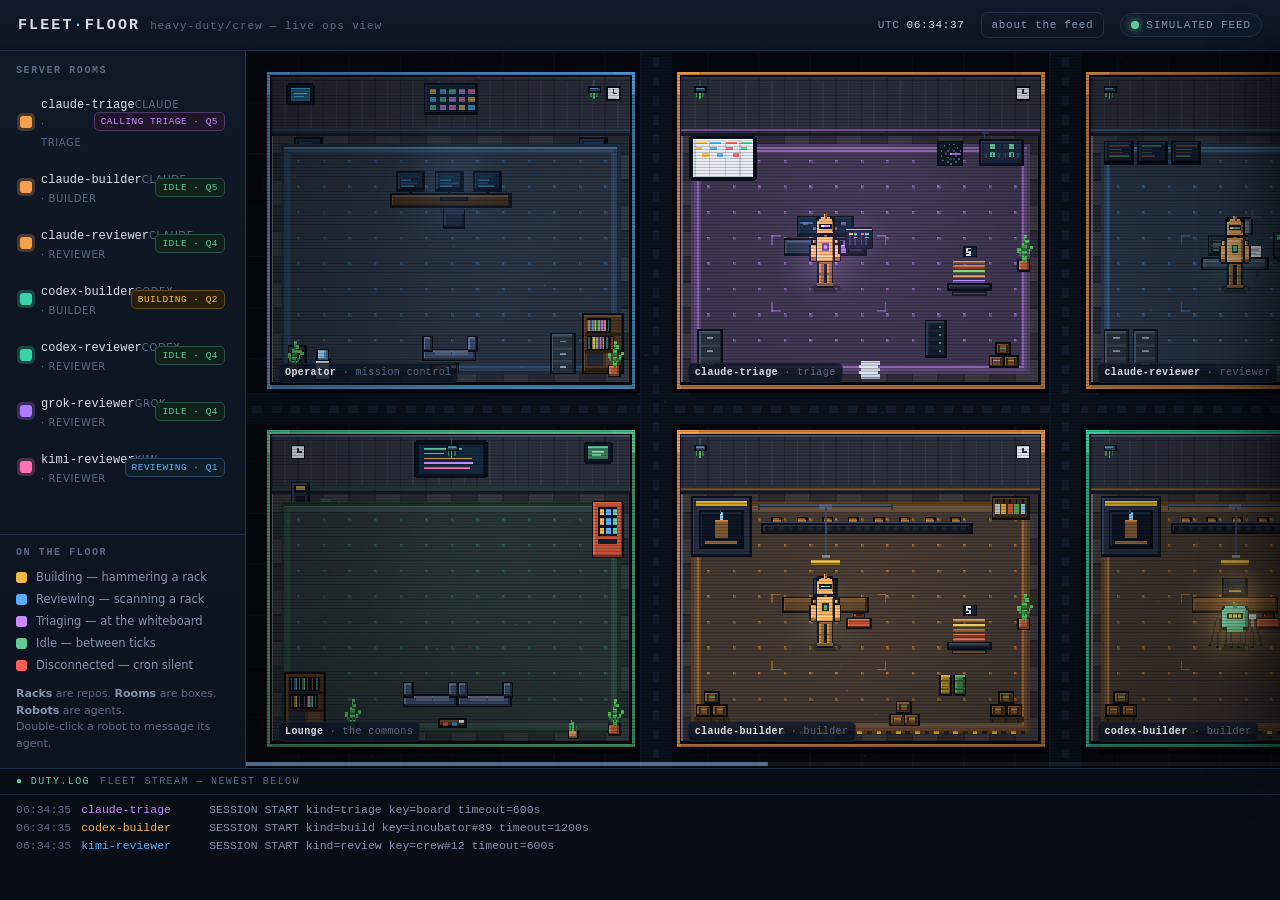
==== commit 9471f103: "Fleet Floor: distinct vendor creatures, powered-down state, denser warmer art Aesthetic overhaul pas" ====
--- a/fleet-floor/index.html
+++ b/fleet-floor/index.html
@@ -328,7 +328,7 @@
    ============================================================ */
 
 var TILE=16, reduced=window.matchMedia&&window.matchMedia("(prefers-reduced-motion: reduce)").matches;
-var RW=20, RH=14, MARGIN=1, AISLE_X=2, AISLE_Y=2;
+var RW=14, RH=12, MARGIN=1, AISLE_X=2, AISLE_Y=2;
 var ROLETINT={builder:"#e0913d", reviewer:"#4a90d0", triage:"#c98bff"};
 
 var VENDOR={ claude:"#f6a04d", codex:"#37d4a6", grok:"#b07cff", kimi:"#ff72b6" };
@@ -406,6 +406,16 @@
 function crateStack(x,y,accent){crate(x,y+8,accent);crate(x+9,y+8,"#c9a33a");crate(x+4,y,"#4f9e5a");}
 function chair(x,y){block(x,y+4,8,3,"#26304a","#36445f","#161e2e");block(x+1,y,6,5,"#2c3750","#3c4a68","#1a2234");R(x+1,y+7,1,3,"#161e2e");R(x+6,y+7,1,3,"#161e2e");}
 function rug(x,y,w,h,c1,c2){R(x,y,w,h,shade(c1,0.8));R(x+2,y+2,w-4,h-4,c1);R(x+4,y+4,w-8,h-8,shade(c1,1.15));R(x+6,y+6,w-12,h-12,c2);R(x+1,y+1,2,2,shade(c1,1.3));R(x+w-3,y+1,2,2,shade(c1,1.3));R(x+1,y+h-3,2,2,shade(c1,1.3));R(x+w-3,y+h-3,2,2,shade(c1,1.3));}
+/* big patterned area rug that carpets a room's floor (Habbo-style density) */
+function bigRug(x,y,w,h,rt){
+  var edge=shade(rt,0.42), band=mix("#2a2c36",rt,0.30), field=mix("#24262f",rt,0.16), motif=rgba(rt,0.30);
+  R(x,y,w,h,edge);
+  R(x+2,y+2,w-4,h-4,band);
+  R(x+4,y+4,w-8,1,shade(rt,0.7)); R(x+4,y+h-5,w-8,1,shade(rt,0.7)); R(x+4,y+4,1,h-8,shade(rt,0.7)); R(x+w-5,y+4,1,h-8,shade(rt,0.7));
+  R(x+6,y+6,w-12,h-12,field);
+  for(var i=10;i<w-8;i+=16)for(var j=10;j<h-8;j+=16){R(x+i,y+j,2,2,motif);R(x+i,y+j,1,1,rgba(rt,0.5));}
+  R(x+2,y+2,w-4,1,shade(band,1.2)); // top sheen
+}
 function wallClock(x,y){R(x,y,9,9,OL);R(x+1,y+1,7,7,"#dfe6ef");R(x+4,y+4,1,1,"#1a2234");R(x+4,y+2,1,3,"#2a3446");R(x+4,y+4,3,1,"#2a3446");}
 function wallVent(x,y){block(x,y,18,6,"#1c2436","#2a3550","#12182a");for(var i=0;i<5;i++)R(x+2+i*3,y+2,1,2,"#0c1220");}
 function poster(x,y,hue){outline(x,y,16,12);R(x,y,16,12,"#101828");R(x+2,y+2,12,8,shade(hue,0.6));R(x+2,y+2,12,1,hue);R(x+4,y+5,8,1,shade(hue,1.3));R(x+4,y+7,6,1,shade(hue,1.1));}
@@ -512,12 +522,14 @@
 function bakeShell(room,accent,roleTint){
   var x=room.x,y=room.y,w=room.w,h=room.h;
   R(x+5,y+7,w,h,rgba("#000000",0.5));                                   // card shadow
-  var fA=roleTint?mix("#212938",roleTint,0.05):"#212938", fB=roleTint?mix("#1b2231",roleTint,0.04):"#1b2231";
-  for(var cx=0;cx<RW;cx++)for(var cy=0;cy<RH;cy++){var f=((cx+cy)%2===0)?fA:fB;R(x+cx*TILE,y+cy*TILE,TILE,TILE,f);R(x+cx*TILE,y+cy*TILE,TILE,1,shade(f,1.05));R(x+cx*TILE,y+cy*TILE,1,TILE,shade(f,1.03));}
+  // warm, subtly-tiled floor (a big area rug is laid on top later)
+  var fA=mix("#26262e",roleTint||"#3a4055",0.05), fB=shade(fA,1.06);
+  R(x,y,w,h,fA);
+  for(var cx=0;cx<RW;cx++)for(var cy=0;cy<RH;cy++){ if((cx+cy)%2===0)R(x+cx*TILE,y+cy*TILE,TILE,TILE,fB); R(x+cx*TILE,y+cy*TILE,TILE,1,shade(fA,0.86)); R(x+cx*TILE,y+cy*TILE,1,TILE,shade(fA,0.9)); }
   R(x,y,w,1,shade(fA,1.5));R(x,y,1,h,shade(fA,1.3));R(x,y+h-1,w,1,"#05080f");R(x+w-1,y,1,h,"#070b12");
-  var wh=room.wallH; R(x,y,w,wh,"#272d3f");                             // neutral back wall
-  for(var p2=0;p2<RW;p2++){R(x+p2*TILE,y,1,wh,"#212736");R(x+p2*TILE+TILE/2,y+3,1,wh-6,"#2f3648");}
-  R(x,y,w,1,"#3c445e");
+  var wh=room.wallH; R(x,y,w,wh,"#2b2f3d");                             // warm-neutral back wall
+  for(var p2=0;p2<RW;p2++){R(x+p2*TILE,y,1,wh,"#232634");R(x+p2*TILE+TILE/2,y+3,1,wh-6,"#343949");}
+  R(x,y,w,1,"#464e66");
   R(x,y+wh-2,w,1,shade(roleTint||accent,0.55)); R(x,y+wh,w,2,"#141925"); // faint role rail + baseboard
   roomFrame(x,y,w,h,accent);
   ambient.push({x:x+w/2,y:y+h*0.5,r:Math.max(w,h)*0.55,c:roleTint||accent,i:0.1});
@@ -560,9 +572,9 @@
   var x=room.x,y=room.y,w=room.w,h=room.h,wy=y+room.wallH;
   var hx=Math.round(room.home.x),hy=Math.round(room.home.y);
   wallClock(x+w-15,y+6); plantHang(x+8,y+2);
-  // work-zone mat under the bot
+  // carpet most of the floor, then mark the bot's work-zone
+  bigRug(x+6,wy+7,w-12,h-room.wallH-13,rt);
   floorTape(hx-34,hy-32,72,48,rt);
-  rug(hx-30,hy-28,64,42,mix("#232b3a",rt,0.12),shade(rt,0.5));
   if(role==="builder") bakeBuilder(room,x,y,w,h,wy,rt,hx,hy);
   else if(role==="reviewer") bakeReviewer(room,x,y,w,h,wy,rt,hx,hy);
   else bakeTriage(room,x,y,w,h,wy,rt,hx,hy);
@@ -623,7 +635,7 @@
   wallClock(x+w-15,y+6); poster(x+10,y+5,"#3fb0e6"); plantHang(x+w-26,y+2);
   // curved command desk — the operator's station (3 monitors + exec chair)
   var dx=x+Math.round(w/2)-34,dy=wy+24;
-  rug(x+w/2-42,dy+13,84,46,"#243a5a","#1a2a44");
+  bigRug(x+6,wy+7,w-12,h-room.wallH-13,"#3a6ea0");
   drawMonitor(dx,dy,"codex"); drawMonitor(dx+24,dy,"codex"); drawMonitor(dx+48,dy,"codex");
   block(dx-4,dy+14,76,9,"#3a2a1a","#5a4028","#241608"); R(dx,dy+16,68,1,"#4a3420");
   block(dx+27,dy+16,18,3,"#20283a","#2e3850","#141c2c");
@@ -646,7 +658,7 @@
   block(x+8,wy+10,34,7,"#cdd6e0","#e6ecf3","#9aa8ba"); R(x+10,wy+10,30,1,"#ffffff");
   coffeeMachine(x+12,wy-6); R(x+30,wy+4,8,6,"#2a3648"); R(x+31,wy+5,6,4,"#3a4a5e");
   // lounge seating on a rug (centre-lower)
-  rug(x+w/2-36,y+h-54,72,46,"#3a5a4a","#2a4436");
+  bigRug(x+6,wy+7,w-12,h-room.wallH-13,"#3a7a5a");
   couch(x+w/2-30,y+h-30,"#3a4a6a"); couch(x+w/2+4,y+h-30,"#3a4a6a");
   coffeeTable(x+w/2-8,y+h-15);
   // vending machine (back-right) + arcade-ish console
@@ -668,124 +680,139 @@
 }
 
 /* ============================================================
-   ROBOTS — four distinct silhouettes
+   ROBOTS — distinct vendor forms
+   claude: sleek humanoid · codex: 8-legged spider
+   grok: floating astronaut · kimi: hovering companion drone
    ============================================================ */
+var VTRIM={claude:"#ffe2bc",codex:"#a8f0e0",grok:"#e2d2ff",kimi:"#ffd2ea"};
 function drawRobot(b){
   var x=Math.round(b.x),y=Math.round(b.y);
-  var moving=Math.abs(b.x-b.tx)>0.6||Math.abs(b.y-b.ty)>0.6;
+  var off=!b.alive;
+  var moving=!off&&(Math.abs(b.x-b.tx)>0.6||Math.abs(b.y-b.ty)>0.6);
   var wp=b.phase*10;
-  var st=STATE[b.state], light=b.alive?st.c:"#ff5c5c";
-  g.globalAlpha=0.3; ellip(x,y+1,9,3,"#04070c"); g.globalAlpha=1;
-  if(!b.alive){drawDead(b,x,y);return;}
-  var bob=reduced?0:(moving?Math.round(Math.abs(Math.sin(wp))*2):Math.round(Math.sin(b.phase*2)*0.7));
-  var fy=y-bob;
-  var work=(b.state==="building"||b.state==="reviewing"||b.state==="triaging");
-  var ctx={x:x,fy:fy,moving:moving,wp:wp,work:work,light:light,b:b};
-  if(b.agent==="claude")robotClaude(ctx);
-  else if(b.agent==="codex")robotCodex(ctx);
-  else if(b.agent==="grok")robotGrok(ctx);
-  else robotKimi(ctx);
-  if(b.state==="triaging")drawCallHolo(x+11,fy-30,b);
-  if(b.flash>0){g.globalAlpha=b.flash;R(x-1,fy-40,2,4,"#8fe0ff");R(x-2,fy-38,4,1,"#8fe0ff");g.globalAlpha=1;pushLight(x,fy-38,22,"#8fe0ff",b.flash*0.8);}
-  pushLight(x,fy-14,30,light,b.state==="idle"?0.16:0.34);
-}
-function eyes(x,hy,kind,light,blink,trim){
-  R(x-3,hy,6,3,"#0a0f18");
-  if(kind==="visor"){R(x-3,hy+1,6,1,blink>0?"#0a0f18":light);}
-  else if(kind==="cyclops"){if(blink<=0){R(x-1,hy+1,2,1,light);R(x-1,hy,2,1,rgba(light,0.6));}}
-  else{if(blink<=0){R(x-2,hy+1,1,1,light);R(x+1,hy+1,1,1,light);}}
-  R(x-3,hy,6,1,rgba(trim,0.4));
-}
-function chestScreen(x,fy,topY,light,ph){var pulse=reduced?1:(0.55+0.45*Math.sin(ph*4));block(x-3,topY,6,5,"#0b1119",shade(light,0.6),"#060a12");R(x-2,topY+1,4,3,rgba(light,0.65+0.3*pulse));R(x-2,topY+1,4,1,rgba(light,0.9));}
+  var base=off?"#59616f":b.color;
+  var light=off?"#2f3540":STATE[b.state].c;
+  var trim=off?"#7c8595":VTRIM[b.agent];
+  var work=!off&&(b.state==="building"||b.state==="reviewing"||b.state==="triaging");
+  var bob=(off||reduced)?0:(moving?Math.round(Math.abs(Math.sin(wp))*2):Math.round(Math.sin(b.phase*2)*0.7));
+  g.globalAlpha=off?0.22:0.32; ellip(x,y+1,10,3,"#04070c"); g.globalAlpha=1;
+  var ctx={x:x,fy:y-bob,moving:moving,wp:wp,work:work,light:light,base:base,trim:trim,b:b,off:off,blink:off?1:b.blink};
+  var top;
+  if(b.agent==="claude")top=robotClaude(ctx);
+  else if(b.agent==="codex")top=robotCodex(ctx);
+  else if(b.agent==="grok")top=robotGrok(ctx);
+  else top=robotKimi(ctx);
+  if(off){ drawOfflineMark(x,top,b); return; }
+  if(b.state==="triaging")drawCallHolo(x+13,ctx.fy-36,b);
+  if(b.flash>0){g.globalAlpha=b.flash;R(x-1,top-7,2,4,"#8fe0ff");R(x-2,top-5,4,1,"#8fe0ff");g.globalAlpha=1;pushLight(x,top-5,22,"#8fe0ff",b.flash*0.8);}
+  pushLight(x,ctx.fy-16,34,light,b.state==="idle"?0.16:0.36);
+}
+/* "!" alert bubble over a powered-down bot */
+function drawOfflineMark(x,top,b){
+  var yy=top-11+Math.round(Math.sin(b.phase*2));
+  R(x-4,yy,9,9,OL); R(x-3,yy+1,7,7,"#ff5c5c"); R(x-3,yy+1,7,1,"#ff8a8a");
+  R(x,yy+2,1,3,"#3a0e0e"); R(x,yy+6,1,1,"#3a0e0e");
+  R(x-1,yy+9,3,1,OL); R(x,yy+10,1,1,OL);
+}
+function chestScreen(x,topY,light,ph,off){var pulse=(off||reduced)?0:(0.55+0.45*Math.sin(ph*4));block(x-3,topY,6,5,"#0b1119",shade(light,0.6),"#060a12");R(x-2,topY+1,4,3,rgba(light,off?0.35:0.65+0.3*pulse));R(x-2,topY+1,4,1,rgba(light,off?0.45:0.9));}
 function tool(b,hx,hy,light){
   if(b.state==="building"){R(hx,hy,2,7,"#7a8496");R(hx-1,hy-1,4,3,"#c9d5e6");R(hx-1,hy-1,4,1,"#e6eef7");}
   else if(b.state==="reviewing"){outline(hx,hy,5,5);R(hx,hy,5,5,"#0b1119");R(hx+1,hy,3,1,light);R(hx,hy+1,1,3,light);R(hx+4,hy+1,1,3,light);R(hx+1,hy+4,3,1,light);R(hx+4,hy+5,3,3,"#7a8496");}
   else if(b.state==="triaging"){outline(hx,hy,5,7);R(hx,hy,5,7,"#0c1626");R(hx+1,hy+1,3,5,rgba("#c98bff",0.7));R(hx+1,hy+1,3,1,"#d9b6ff");}
 }
-/* claude — rounded friendly helper, dome head + antenna ball */
+function armSwing(c){return c.work&&!reduced?Math.round(Math.sin(c.b.phase*11)*2):(c.moving&&!reduced?Math.round(Math.sin(c.wp)*2):0);}
+function line2(x0,y0,x1,y1,col){var dx=x1-x0,dy=y1-y0,n=Math.max(1,Math.max(Math.abs(dx),Math.abs(dy)));for(var i=0;i<=n;i++)R(Math.round(x0+dx*i/n),Math.round(y0+dy*i/n),1,1,col);}
+function ellip(cx,cy,rx,ry,col){for(var yy=-ry;yy<=ry;yy++){var ww=Math.round(rx*Math.sqrt(Math.max(0,1-(yy*yy)/(ry*ry))));R(cx-ww,cy+yy,ww*2,1,col);}}
+function disc(cx,cy,r,col){ellip(cx,cy,r+1,r+1,OL);ellip(cx,cy,r,r,col);}
+
+/* claude — sleek futuristic humanoid android */
+function legHuman(x,fy,base,bd,off){outline(x,fy-15+off,3,14);R(x,fy-15+off,3,14,bd);R(x,fy-15+off,1,14,shade(base,0.82));R(x,fy-8+off,3,1,shade(base,0.45));R(x-1,fy-2,5,2,shade(base,0.55));R(x-1,fy,5,1,"#0a0f18");}
+function armHuman(x,y,base,bd,trim){outline(x,y,3,10);R(x,y,3,10,base);R(x,y,1,10,shade(base,1.18));R(x,y+3,3,1,rgba(trim,0.4));R(x,y+8,3,2,bd);}
 function robotClaude(c){
-  var x=c.x,fy=c.fy,body="#f6a04d",bd=shade(body,0.62),bl=shade(body,1.16),hd=shade(body,1.24),trim="#ffd9a6",light=c.light;
-  var sw=c.moving&&!reduced?Math.sin(c.wp):0;
-  leg(x-4,fy-6+(sw>0?-1:0),body);leg(x+2,fy-6+(sw<0?-1:0),body);
-  // rounded torso
-  outline(x-6,fy-20,12,14); R(x-6,fy-19,12,13,body); R(x-5,fy-20,10,1,body);
-  R(x-6,fy-19,12,2,bl); R(x-6,fy-19,2,13,bl); R(x+4,fy-19,2,13,bd);
-  R(x-4,fy-11,8,1,rgba(trim,0.5));
-  chestScreen(x,fy,fy-17,light,c.b.phase);
-  arm(x-8,fy-16+(c.work?armSwing(c):0),body,trim);arm(x+6,fy-16+(c.work?armSwing(c):-armSwing(c)),body,trim);
-  if(c.work)tool(c.b,x+8,fy-18,light);
-  // dome head
-  var hy=fy-28; outline(x-5,hy,10,8); R(x-5,hy+2,10,6,hd); R(x-4,hy+1,8,1,hd); R(x-3,hy,6,1,hd); R(x-5,hy+2,1,5,bl); R(x+4,hy+2,1,5,bd);
-  eyes(x,hy+3,"two",light,c.b.blink,trim);
-  R(x,hy-4,1,4,shade(body,0.7)); var bk=reduced?1:(Math.sin(c.b.phase*6)>-0.3?1:0.35); g.globalAlpha=bk; R(x-1,hy-6,2,2,light); g.globalAlpha=1;
-}
-/* codex — WIDE industrial engineer on tank treads, hard-hat */
+  var x=c.x,fy=c.fy,base=c.base,bd=shade(base,0.56),bl=shade(base,1.22),hd=shade(base,1.1),trim=c.trim,light=c.light,off=c.off;
+  var sw=c.moving&&!reduced?Math.round(Math.sin(c.wp)*2):0;
+  legHuman(x-4,fy,base,bd,sw<0?-1:0); legHuman(x+1,fy,base,bd,sw>0?-1:0);
+  R(x-4,fy-17,8,3,bd);                                        // waist
+  outline(x-6,fy-31,12,15); R(x-6,fy-30,12,14,base); R(x-5,fy-31,10,1,base);
+  R(x-6,fy-30,12,2,bl); R(x-6,fy-30,2,14,bl); R(x+4,fy-30,2,14,bd);
+  R(x-6,fy-19,12,1,rgba(trim,0.45));                          // waist trim
+  var pulse=off?0:(0.6+0.4*Math.sin(c.b.phase*4));
+  R(x-2,fy-27,4,5,"#0b1119"); R(x-1,fy-26,2,3,rgba(light,off?0.35:0.7+0.3*pulse));  // chest core
+  if(!off){g.globalAlpha=0.42*pulse;R(x-3,fy-28,6,6,light);g.globalAlpha=1;}
+  block(x-9,fy-30,4,5,base,bl,bd); block(x+5,fy-30,4,5,base,bl,bd);   // pauldrons
+  armHuman(x-9,fy-26+(c.work?armSwing(c):-sw),base,bd,trim); armHuman(x+6,fy-26+(c.work?armSwing(c):sw),base,bd,trim);
+  if(c.work)tool(c.b,x+9,fy-27,light);
+  R(x-1,fy-33,2,2,bd);                                        // neck
+  var hy=fy-43; outline(x-5,hy,10,10); R(x-5,hy+2,10,8,hd); R(x-4,hy+1,8,1,hd); R(x-3,hy,6,1,bl); R(x-5,hy+2,1,7,bl); R(x+4,hy+2,1,7,bd);
+  R(x-4,hy+4,8,3,"#0a0f18");                                  // visor band
+  if(!off&&c.blink<=0){R(x-3,hy+5,6,1,light);R(x-3,hy+5,2,1,"#ffffff");} else if(off){R(x-3,hy+5,6,1,"#333a45");}
+  R(x-1,hy-2,2,3,bd); R(x-1,hy-2,1,3,bl);                     // crest
+  return hy-2;
+}
+/* codex — 8-legged spider bot */
+function legSeg(x0,y0,x1,y1,x2,y2){line2(x0,y0,x1,y1,"#28303c");line2(x1,y1,x2,y2,"#1a222c");R(Math.round(x1),Math.round(y1),1,1,"#3a4450");R(Math.round(x2)-1,Math.round(y2),2,1,"#0a0f18");}
 function robotCodex(c){
-  var x=c.x,fy=c.fy,body="#37d4a6",bd=shade(body,0.6),bl=shade(body,1.16),hd=shade(body,1.22),trim="#9df4de",light=c.light;
-  // tank tread base (wide, clearly tracked)
-  outline(x-10,fy-6,20,6); R(x-10,fy-6,20,6,"#1c2830"); R(x-10,fy-6,20,1,"#35525e");
-  for(var i=0;i<7;i++)R(x-9+i*3,fy-5,2,4,"#0d1820");
-  // wide blocky torso
-  outline(x-9,fy-23,18,17); R(x-9,fy-23,18,17,body); R(x-9,fy-23,18,2,bl); R(x-9,fy-23,2,17,bl); R(x+7,fy-23,2,17,bd);
-  block(x-13,fy-22,4,7,bd,shade(body,0.85),"#0a0f18"); block(x+9,fy-22,4,7,bd,shade(body,0.85),"#0a0f18"); // pauldrons
-  R(x-7,fy-16,14,1,bd); R(x-7,fy-11,14,1,rgba(trim,0.4));
-  for(var v=0;v<3;v++)R(x+2+v*3,fy-20,2,4,"#0e2a24");   // side vents
-  chestScreen(x,fy,fy-21,light,c.b.phase);
-  R(x-13,fy-19+(c.work?armSwing(c):0),3,9,bd); outline(x-13,fy-19,3,9);
-  R(x+10,fy-19+(c.work?armSwing(c):-armSwing(c)),3,9,bd); outline(x+10,fy-19,3,9);
-  if(c.work)tool(c.b,x+12,fy-18,light);
-  // hard-hat square head
-  var hy=fy-33; outline(x-6,hy,12,9); R(x-6,hy+1,12,8,hd); R(x-6,hy+1,12,1,shade(body,1.4)); R(x-6,hy+2,1,6,bl); R(x+5,hy+2,1,6,bd);
-  R(x-8,hy-1,16,3,"#e0a83a"); R(x-8,hy-1,16,1,"#f4cf6e"); R(x-8,hy+1,16,1,"#a87a20"); // hard-hat brim
-  eyes(x,hy+4,"visor",light,c.b.blink,trim);
-}
-/* grok — TALL slim monolith that HOVERS, one big cyclops eye */
+  var x=c.x,fy=c.fy,base=c.base,bd=shade(base,0.56),bl=shade(base,1.22),hd=shade(base,1.12),trim=c.trim,light=c.light,off=c.off;
+  var ph=c.b.phase, footX=[16,11,6,2];
+  for(var i=0;i<4;i++){
+    var t=(c.moving&&!reduced)?Math.abs(Math.round(Math.sin(ph*8+i*1.4)*2)):0;
+    var by=fy-14, fyf=fy-1+(i%2) - t;
+    legSeg(x-4,by, x-Math.round((4+footX[i])/2)-2, by-5, x-footX[i], fyf);
+    legSeg(x+4,by, x+Math.round((4+footX[i])/2)+2, by-5, x+footX[i], fyf);
+  }
+  var by=fy-24;
+  outline(x-8,by,16,13); R(x-8,by+1,16,11,base); R(x-7,by,14,1,base); R(x-6,by-1,12,1,hd);
+  R(x-8,by+1,16,2,bl); R(x-8,by+1,2,11,bl); R(x+6,by+1,2,11,bd);
+  R(x-5,by+12,10,3,shade(base,0.82));                        // abdomen
+  R(x-5,by+3,10,4,"#0a0f18");                                // eye cluster
+  if(!off&&c.blink<=0){R(x-4,by+4,2,2,light);R(x-1,by+4,2,2,light);R(x+2,by+4,2,2,light);}
+  else if(off){R(x-4,by+5,2,1,"#333a45");R(x+2,by+5,2,1,"#333a45");}
+  R(x-1,by-3,2,3,bd); if(!off){R(x-1,by-4,1,1,light);}        // top sensor
+  if(c.work)tool(c.b,x+10,by+5,light);
+  return by-4;
+}
+/* grok — floating astronaut with a jetpack + starfield visor */
 function robotGrok(c){
-  var x=c.x,fy=c.fy,body="#b07cff",bd=shade(body,0.6),bl=shade(body,1.18),hd=shade(body,1.22),trim="#dcc6ff",light=c.light;
-  var hov=reduced?0:Math.round(Math.sin(c.b.phase*3)*2);
-  fy-=4+hov;
-  // hover thruster
-  g.globalAlpha=0.55; ellip(x,fy+2,6,2,light); g.globalAlpha=1;
-  R(x-3,fy-1,6,2,"#241d38"); R(x-2,fy,4,1,rgba(light,0.8)); R(x-1,fy+2,2,2,rgba(light,0.5));
-  // very tall, thin, tapered torso
-  outline(x-4,fy-30,8,26); R(x-4,fy-30,8,26,body); R(x-3,fy-31,6,1,body); R(x-2,fy-32,4,1,body);
-  R(x-4,fy-30,8,2,bl); R(x-4,fy-30,2,26,bl); R(x+2,fy-30,2,26,bd);
-  for(var i=0;i<5;i++)R(x-4,fy-26+i*5,8,1,rgba(trim,0.28));
-  chestScreen(x,fy,fy-25,light,c.b.phase);
-  arm(x-6,fy-24+(c.work?armSwing(c):0),body,trim);arm(x+4,fy-24+(c.work?armSwing(c):-armSwing(c)),body,trim);
-  if(c.work)tool(c.b,x+6,fy-25,light);
-  // small head, single big cyclops eye
-  var hy=fy-39; outline(x-4,hy,8,7); R(x-4,hy+1,8,6,hd); R(x-3,hy,6,1,hd); R(x-4,hy+1,1,5,bl); R(x+3,hy+1,1,5,bd);
-  R(x-3,hy+2,6,3,"#0a0f18"); if(c.b.blink<=0){R(x-2,hy+3,4,1,light);R(x-1,hy+2,2,2,rgba(light,0.7));}
-  R(x,hy-9,1,9,shade(body,0.7)); var gp=reduced?1:(0.5+0.5*Math.sin(c.b.phase*5)); g.globalAlpha=gp; R(x-1,hy-11,2,2,light); g.globalAlpha=1;
-}
-/* kimi — SMALL companion, oversized head, big cat ears + big eyes */
+  var x=c.x,fy=c.fy,base=c.base,bd=shade(base,0.56),bl=shade(base,1.22),hd=shade(base,1.1),trim=c.trim,light=c.light,off=c.off;
+  var hov=(off||reduced)?0:Math.round(Math.sin(c.b.phase*3)*2);
+  fy-=7+hov;
+  if(!off){g.globalAlpha=0.5;ellip(x-4,fy+3,3,2,"#ffcf5a");ellip(x+4,fy+3,3,2,"#ffcf5a");g.globalAlpha=1;}
+  R(x-6,fy-1,4,3,"#241d38"); R(x+2,fy-1,4,3,"#241d38");       // nozzles
+  if(!off){R(x-5,fy+2,2,1,"#ffd67a");R(x+3,fy+2,2,1,"#ffd67a");}
+  R(x-6,fy-19,12,11,shade(base,0.68));                        // backpack
+  outline(x-7,fy-21,14,16); R(x-7,fy-21,14,16,base); R(x-7,fy-21,14,2,bl); R(x-7,fy-21,2,16,bl); R(x+5,fy-21,2,16,bd);
+  R(x-7,fy-12,14,1,bd); R(x-4,fy-17,8,1,rgba(trim,0.4));      // suit lines
+  R(x-3,fy-18,6,5,"#0b1119"); R(x-2,fy-17,2,1,off?"#333a45":light); R(x+1,fy-17,1,1,off?"#333a45":"#ffcf5a"); R(x-2,fy-15,3,1,rgba(light,off?0.3:0.7));
+  block(x-10,fy-20,3,8,base,bl,bd); block(x+7,fy-20,3,8,base,bl,bd);
+  R(x-10,fy-13,3,2,"#dfe6ef"); R(x+7,fy-13,3,2,"#dfe6ef");    // gloves
+  if(c.work)tool(c.b,x+10,fy-17,light);
+  var hy=fy-35; outline(x-6,hy,12,12); R(x-6,hy+2,12,9,shade(base,1.05)); R(x-5,hy+1,10,1,bl); R(x-4,hy,8,1,bl); R(x-6,hy+2,1,8,bl); R(x+5,hy+2,1,8,bd);
+  R(x-4,hy+3,8,6,"#0a0f1e");                                  // dark visor
+  if(!off){R(x-3,hy+4,1,1,rgba("#8fd0ff",0.8));R(x+2,hy+7,1,1,rgba("#ffffff",0.6));R(x,hy+5,1,1,rgba("#c9a0ff",0.8));R(x-4,hy+3,8,1,rgba("#6fb0ff",0.35));}
+  if(!off&&c.blink<=0){R(x-1,hy+5,2,2,light);R(x-1,hy+5,1,1,"#ffffff");}
+  R(x+4,hy-1,1,3,bd); if(!off){R(x+3,hy-3,2,2,"#ff5c5c");}    // antenna beacon
+  return hy-3;
+}
+/* kimi — cute hovering companion drone (my pick) */
 function robotKimi(c){
-  var x=c.x,fy=c.fy,body="#ff72b6",bd=shade(body,0.6),bl=shade(body,1.16),hd=shade(body,1.22),trim="#ffc6e2",light=c.light;
-  var sw=c.moving&&!reduced?Math.sin(c.wp):0;
-  R(x-3,fy-4+(sw>0?-1:0),2,4,bd); R(x+1,fy-4+(sw<0?-1:0),2,4,bd); R(x-4,fy-1,4,1,"#0a0f18"); R(x,fy-1,4,1,"#0a0f18");
-  // tiny round body
-  outline(x-4,fy-13,8,9); R(x-4,fy-12,8,8,body); R(x-3,fy-13,6,1,body); R(x-4,fy-12,8,2,bl); R(x-4,fy-12,2,8,bl); R(x+2,fy-12,2,8,bd);
-  chestScreen(x,fy,fy-11,light,c.b.phase);
-  arm(x-6,fy-11+(c.work?armSwing(c):0),body,trim);arm(x+4,fy-11+(c.work?armSwing(c):-armSwing(c)),body,trim);
-  if(c.work)tool(c.b,x+6,fy-11,light);
-  // BIG round head (bigger than the body)
-  var hy=fy-26; outline(x-7,hy,14,12); R(x-7,hy+2,14,10,hd); R(x-6,hy+1,12,1,hd); R(x-5,hy,10,1,hd); R(x-7,hy+2,1,9,bl); R(x+6,hy+2,1,9,bd);
-  // big triangular cat ears
-  R(x-7,hy-4,4,5,hd); R(x-7,hy-4,1,5,OL); R(x-4,hy-2,1,3,OL); R(x-6,hy-3,1,2,rgba(trim,0.9));
-  R(x+4,hy-4,4,5,hd); R(x+7,hy-4,1,5,OL); R(x+4,hy-2,1,3,OL); R(x+5,hy-3,1,2,rgba(trim,0.9));
-  // big expressive eyes + blush
-  R(x-5,hy+3,4,5,"#0a0f18"); R(x+2,hy+3,4,5,"#0a0f18");
-  if(c.b.blink<=0){R(x-4,hy+4,3,3,light);R(x+3,hy+4,3,3,light);R(x-4,hy+4,1,1,"#ffffff");R(x+3,hy+4,1,1,"#ffffff");}
-  else{R(x-5,hy+5,4,1,light);R(x+2,hy+5,4,1,light);}
-  R(x-4,hy+9,2,1,rgba(trim,0.7)); R(x+3,hy+9,2,1,rgba(trim,0.7)); // blush
-}
-function armSwing(c){return c.work&&!reduced?Math.round(Math.sin(c.b.phase*11)*2):(c.moving&&!reduced?Math.round(Math.sin(c.wp)*2):0);}
-function leg(x,y,body){outline(x,y,3,7);R(x,y,3,7,shade(body,0.6));R(x,y,1,7,shade(body,0.8));R(x-1,y+6,5,2,"#0a0f18");}
-function arm(x,y,body,trim){outline(x,y,3,7);R(x,y,3,7,body);R(x,y,1,7,shade(body,1.1));R(x,y+2,3,1,rgba(trim,0.4));R(x,y+6,3,2,shade(body,0.7));}
+  var x=c.x,fy=c.fy,base=c.base,bd=shade(base,0.56),bl=shade(base,1.22),trim=c.trim,light=c.light,off=c.off;
+  var hov=(off||reduced)?0:Math.round(Math.sin(c.b.phase*3.5)*2);
+  var cy=fy-16-hov;
+  if(!off){g.globalAlpha=0.4;ellip(x,fy-2,7,2,light);g.globalAlpha=1;}
+  R(x-5,cy+7,10,2,shade(base,0.7)); R(x-4,cy+9,8,1,rgba(light,off?0.2:0.5));   // hover skirt
+  R(x-6,cy-9,2,5,base); R(x-6,cy-9,1,5,bd); R(x-5,cy-10,1,2,trim);             // ear antennae
+  R(x+4,cy-9,2,5,base); R(x+5,cy-9,1,5,bd); R(x+4,cy-10,1,2,trim);
+  disc(x,cy,8,base);
+  g.globalAlpha=0.3; ellip(x,cy+2,7,6,bd); g.globalAlpha=1;
+  R(x-4,cy-5,3,2,bl); R(x-5,cy-3,1,2,rgba(bl,0.6));                            // highlight
+  R(x-5,cy-3,10,7,"#0a0f18"); R(x-5,cy-3,10,1,rgba(trim,0.3));                 // screen face
+  if(!off&&c.blink<=0){R(x-3,cy-1,3,3,light);R(x+1,cy-1,3,3,light);R(x-3,cy-1,1,1,"#ffffff");R(x+1,cy-1,1,1,"#ffffff");R(x-2,cy+3,4,1,rgba(light,0.5));}
+  else if(off){R(x-3,cy,3,1,"#333a45");R(x+1,cy,3,1,"#333a45");}
+  else{R(x-3,cy+1,3,1,light);R(x+1,cy+1,3,1,light);}
+  if(c.work)tool(c.b,x+9,cy,light);
+  return cy-10;
+}
 function drawCallHolo(x,y,b){var pulse=0.6+0.4*Math.sin(b.phase*5);g.globalAlpha=0.5*pulse;R(x-2,y+8,2,2,"#c98bff");g.globalAlpha=1;outline(x,y,16,12);g.globalAlpha=0.9;R(x,y,16,12,rgba("#101a2e",0.85));g.globalAlpha=1;R(x,y,16,1,"#c98bff");var cols=["#f7bd4e","#5cb4ff","#ff6b6b","#5fce9b"];for(var c=0;c<4;c++){R(x+2+c*3.5,y+2,1,8,"#2a3550");R(x+2+c*3.5,y+3,2,1,cols[c]);if((c+Math.floor(b.phase*2))%2===0)R(x+2+c*3.5,y+5,2,1,rgba(cols[c],0.8));}pushLight(x+8,y+6,20,"#c98bff",0.3);}
-function drawDead(b,x,y){var flick=(!reduced&&Math.floor(b.phase*20)%5===0)?1:0;outline(x-7,y-7,14,6);R(x-7,y-7,14,6,"#3d4557");R(x-7,y-7,14,1,"#4e5870");outline(x+5,y-10,7,7);R(x+5,y-10,7,7,"#353c4c");R(x+6,y-9,1,1,"#ff5c5c");R(x+9,y-9,1,1,"#ff5c5c");R(x+7,y-8,1,1,"#ff5c5c");R(x+8,y-8,1,1,"#ff5c5c");R(x+6,y-7,1,1,"#ff5c5c");R(x+9,y-7,1,1,"#ff5c5c");if(flick){R(x-1,y-14,2,4,"#ff7a7a");R(x-1,y-9,2,1,"#ff7a7a");spawnSpark(x,y-6,"#ff5c5c",true);}pushLight(x,y-4,28,"#ff3b3b",0.26+(flick?0.24:0));}
-function ellip(cx,cy,rx,ry,col){for(var yy=-ry;yy<=ry;yy++){var ww=Math.round(rx*Math.sqrt(Math.max(0,1-(yy*yy)/(ry*ry))));R(cx-ww,cy+yy,ww*2,1,col);}}
 
 /* ============================================================
    DYNAMIC LAYER + queue trays
@@ -811,6 +838,14 @@
     if(room.deskScreens)room.deskScreens.forEach(function(sc){var col=b.alive?(working?STATE[b.state].c:"#3a78b0"):"#5a3a3a";var ph=Math.floor(b.phase*4);R(sc.x,sc.y+(ph%6),8,1,rgba(col,0.7));pushLight(sc.x+7,sc.y+4,working?24:14,col,working?0.4:0.16);});
     if(working){var c=STATE[b.state].c;pushLight(b.x,b.y-16,42,c,0.42);if(!reduced&&chance(0.2))spawnSpark(b.x+ (b.state==="building"?8:9),b.y-18,c,true);}
     if(b.alive)drawQueueTray(b);
+    else{ // powered-down: flashing red alarm beacon on the wall + red room wash
+      var p2=reduced?0.7:(0.5+0.5*Math.sin(b.phase*6));
+      var bx=room.x+room.w-22, by=room.y+5;
+      R(bx-1,by+4,8,2,"#161018"); R(bx,by,6,5,"#2a0e12"); R(bx,by,6,1,"#4a1a20");
+      R(bx+1,by+1,4,3,rgba("#ff3b3b",0.35+0.6*p2));
+      pushLight(bx+3,by+3,20,"#ff3b3b",0.3+0.4*p2);
+      pushLight(room.x+room.w/2,room.y+room.h*0.42,room.w*0.5,"#ff3b3b",0.08+0.12*p2);
+    }
   });
   sparks.forEach(function(s){g.globalAlpha=clamp(s.life,0,1);R(Math.round(s.x),Math.round(s.y),1,1,s.c);});g.globalAlpha=1;
   packets.forEach(function(k){R(Math.round(k.x),Math.round(k.y),3,1,k.c);});
@@ -915,11 +950,11 @@
 function qEl(item,picked){var d=document.createElement("div");d.className="qitem"+(picked?" picked":"");d.innerHTML="<div class='qs'>"+(picked?"picked up "+item.pickedAt:"queued "+item.at+" · waiting for next tick")+"</div>"+escapeHtml(item.text);return d;}
 function escapeHtml(s){return s.replace(/[&<>]/g,function(c){return c==="&"?"&amp;":c==="<"?"&lt;":"&gt;";});}
 var avEl=document.getElementById("insp-av"),avc=avEl.getContext("2d");
-function drawAvatar(b){avc.imageSmoothingEnabled=false;avc.clearRect(0,0,34,34);var mini=document.createElement("canvas");mini.width=26;mini.height=38;var mp=mini.getContext("2d");var og=g;g=mp;var s={x:b.x,y:b.y,tx:b.tx,ty:b.ty,st:b.state,fl:b.flash};b.x=13;b.y=36;b.tx=13;b.ty=36;b.flash=0;if(b.state==="triaging")b.state="idle";drawRobot(b);b.x=s.x;b.y=s.y;b.tx=s.tx;b.ty=s.ty;b.state=s.st;b.flash=s.fl;g=og;avc.drawImage(mini,0,0,26,38,4,0,26*1.15,38*0.9);}
+function drawAvatar(b){avc.imageSmoothingEnabled=false;avc.clearRect(0,0,34,34);var mini=document.createElement("canvas");mini.width=40;mini.height=52;var mp=mini.getContext("2d");var og=g,ll=lights.length;g=mp;var s={x:b.x,y:b.y,tx:b.tx,ty:b.ty,st:b.state,fl:b.flash};b.x=20;b.y=48;b.tx=20;b.ty=48;b.flash=0;if(b.state==="triaging")b.state="idle";drawRobot(b);b.x=s.x;b.y=s.y;b.tx=s.tx;b.ty=s.ty;b.state=s.st;b.flash=s.fl;g=og;lights.length=ll;avc.drawImage(mini,0,0,40,52,0,-1,34,44);}
 
 /* interaction */
 var hoverId=null;
-function hitRobot(wx,wy){var best=null,bd=1e9;boxes.forEach(function(b){var dx=wx-b.x,dy=wy-(b.y-16),d=dx*dx+dy*dy;if(d<bd&&Math.abs(dx)<13&&dy>-26&&dy<16){bd=d;best=b;}});return best;}
+function hitRobot(wx,wy){var best=null,bd=1e9;boxes.forEach(function(b){var dx=wx-b.x,dy=wy-(b.y-20),d=dx*dx+dy*dy;if(d<bd&&Math.abs(dx)<17&&dy>-30&&dy<22){bd=d;best=b;}});return best;}
 view.addEventListener("mousemove",function(e){if(dragging)return;var r=view.getBoundingClientRect(),a=screenToWorld(e.clientX-r.left,e.clientY-r.top),b=hitRobot(a.x,a.y);if(b){hoverId=b.id;view.style.cursor="pointer";var pt=worldToScreen(b.x,b.y-34);showTip(b,pt.x,pt.y);}else{hoverId=null;hideTip();view.style.cursor=dragging?"grabbing":"grab";}});
 view.addEventListener("mouseleave",function(){hoverId=null;hideTip();});
 view.addEventListener("dblclick",function(e){var r=view.getBoundingClientRect(),a=screenToWorld(e.clientX-r.left,e.clientY-r.top),b=hitRobot(a.x,a.y);if(b)openInspector(b.id);});
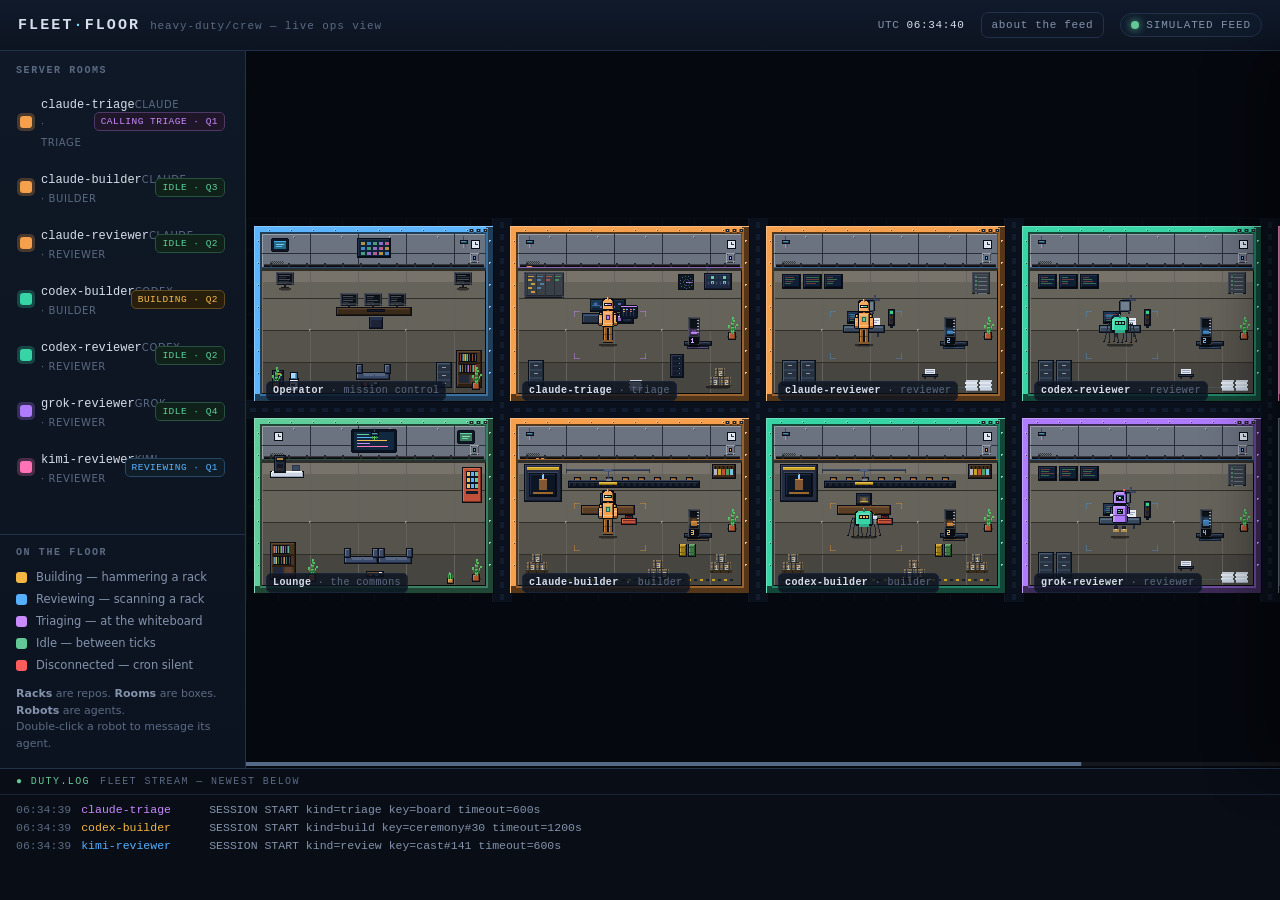
==== commit 5b45041d: "Fleet Floor: heavy-industrial material restyle (pass 1) Restyle the room panels into one heavy-indus" ====
--- a/fleet-floor/index.html
+++ b/fleet-floor/index.html
@@ -328,7 +328,7 @@
    ============================================================ */
 
 var TILE=16, reduced=window.matchMedia&&window.matchMedia("(prefers-reduced-motion: reduce)").matches;
-var RW=14, RH=12, MARGIN=1, AISLE_X=2, AISLE_Y=2;
+var RW=14, RH=10, MARGIN=1, AISLE_X=2, AISLE_Y=2;
 var ROLETINT={builder:"#e0913d", reviewer:"#4a90d0", triage:"#c98bff"};
 
 var VENDOR={ claude:"#f6a04d", codex:"#37d4a6", grok:"#b07cff", kimi:"#ff72b6" };
@@ -370,6 +370,33 @@
 function R(x,y,w,h,c){g.fillStyle=c;g.fillRect(x|0,y|0,w|0,h|0);}
 function block(x,y,w,h,base,hi,lo){R(x,y,w,h,OL);R(x+1,y+1,w-2,h-2,base);R(x+1,y+1,w-2,1,hi);R(x+1,y+1,1,h-2,hi);R(x+1,y+h-2,w-2,1,lo);R(x+w-2,y+1,1,h-2,lo);}
 function outline(x,y,w,h){R(x-1,y,w+2,h,OL);R(x,y-1,w,h+2,OL);}
+
+/* ===== industrial material system: fixed key light upper-left, flat ramps ===== */
+/* each ramp = [step0 lightest(top) , step1 main , step2 right-face , step3 recess/underside] */
+var RAMP={
+  steel:   ["#9aa0aa","#6b7280","#474d58","#2a2f38"],
+  concrete:["#a29d92","#77736a","#4f4c44","#302e29"],
+  dark:    ["#454b56","#31363f","#20242b","#12151b"],
+  plastic: ["#cdd1d7","#949aa4","#5c626c","#33373f"],
+  glass:   ["#222a33","#161c24","#0d1218","#070a0e"],
+  cable:   ["#3a3a42","#26262c","#17171c","#0c0c0f"]
+};
+function accRamp(a){ return [shade(a,1.28),a,shade(a,0.62),shade(a,0.34)]; }
+/* flat-shaded box lit from upper-left (no outline) */
+function mat(x,y,w,h,r){R(x,y,w,h,r[1]);R(x,y,w,1,r[0]);R(x,y,1,h,r[0]);R(x+w-1,y,1,h,r[2]);R(x,y+h-1,w,1,r[3]);}
+function bolt(x,y,r){R(x,y,2,2,r[0]);R(x+1,y+1,1,1,r[3]);}
+function bolts(x,y,w,h,r){bolt(x,y,r);bolt(x+w-2,y,r);bolt(x,y+h-2,r);bolt(x+w-2,y+h-2,r);}
+/* hard contact shadow at an object's base (what seats it once outlines are gone) */
+function contact(cx,baseY,w){var hw=Math.round(w/2);R(cx-hw,baseY,w,2,"rgba(0,0,0,0.5)");R(cx-hw+2,baseY+2,w-4,1,"rgba(0,0,0,0.26)");}
+/* 45° hazard striping clipped to a rect */
+function hazard(x,y,w,h,c){for(var py=0;py<h;py++)for(var px=0;px<w;px++){if(Math.floor((px+py)/4)%2===0)R(x+px,y+py,1,1,c);}}
+/* ordered-dither wear (25/50/75% on the pixel grid) */
+function wear(x,y,w,h,c,d){for(var py=0;py<h;py++)for(var px=0;px<w;px++){var m=(px%2)+ (py%2)*2; if((d>=4)||(d===1&&m===0)||(d===2&&(m===0||m===3))||(d===3&&m!==1))R(x+px,y+py,1,1,c);}}
+/* exposed conduit run + a junction box */
+function conduit(x,y,w,r){R(x,y,w,3,r[2]);R(x,y,w,1,r[0]);R(x,y+2,w,1,r[3]);for(var i=6;i<w-4;i+=18)R(x+i,y-1,2,5,r[1]);}
+function junctionBox(x,y,r,em){mat(x,y,9,10,r);bolts(x,y,9,10,r);R(x+3,y+3,3,4,RAMP.glass[2]);if(em)R(x+4,y+4,1,2,em);}
+/* hard quantized emissive pool (no gradient, never wraps a silhouette) */
+function emitPool(cx,cy,c){R(cx-6,cy-4,12,8,rgba(c,0.10));R(cx-4,cy-3,8,6,rgba(c,0.16));R(cx-2,cy-2,4,4,rgba(c,0.24));}
 /* tiny 3x5 digit font for counts */
 var FONT={"0":["111","101","101","101","111"],"1":["010","110","010","010","111"],"2":["111","001","111","100","111"],"3":["111","001","111","001","111"],"4":["101","101","111","001","001"],"5":["111","100","111","001","111"],"6":["111","100","111","101","111"],"7":["111","001","010","010","010"],"8":["111","101","111","101","111"],"9":["111","101","111","001","111"],"+":["000","010","111","010","000"]};
 function drawNum(x,y,str,col){for(var i=0;i<str.length;i++){var gl=FONT[str[i]];if(!gl)continue;for(var r=0;r<5;r++)for(var c=0;c<3;c++)if(gl[r][c]==="1")R(x+i*4+c,y+r,1,1,col);}}
@@ -392,7 +419,7 @@
   block(x+w-8,y+13,4,4,"#8a4436","#b45a44","#5a2c22");
   R(x+ (wide?7:6),y+15,5,2,"#d7deea");
 }
-function drawMonitor(x,y,vendor){block(x,y,18,13,"#0c1220","#22304a","#060a12");R(x+2,y+2,14,8,"#0f2036");var cl=["#1d3a54","#25506e","#1d3a54","#2a5a78"];for(var i=0;i<4;i++)R(x+3,y+3+i*2,ri(6,12),1,cl[i%4]);R(x+8,y+13,2,2,"#0c1220");R(x+5,y+15,8,1,"#141c2c");}
+function drawMonitor(x,y){var d=RAMP.dark;mat(x,y,18,13,d);bolts(x,y,18,13,d);R(x+2,y+2,14,8,RAMP.glass[2]);R(x+2,y+2,14,1,RAMP.glass[3]);var cl=[RAMP.steel[2],RAMP.steel[3]];for(var i=0;i<4;i++)R(x+3,y+3+i*2,ri(6,12),1,cl[i%2]);R(x+3,y+11,3,1,d[0]);R(x+8,y+11,2,1,d[0]);R(x+8,y+13,2,2,d[3]);R(x+5,y+15,8,1,RAMP.cable[2]);contact(x+9,y+16,12);}
 function shelf(x,y){
   block(x,y,26,38,"#4a3320","#664628","#2c1e10");
   var sp=["#c0503a","#3f7fb0","#c9a33a","#4f9e5a","#8a5fb0","#c96a3a","#3f9e8a"];
@@ -402,8 +429,8 @@
 function leaf(x,y,dx,dy,gr){var steps=Math.max(Math.abs(dx),Math.abs(dy));for(var i=0;i<=steps;i++){var t=i/steps;R(Math.round(x+dx*t),Math.round(y+dy*t),1,2,gr[i%gr.length]);}R(Math.round(x+dx),Math.round(y+dy)-1,2,2,gr[2]);}
 function plantSmall(x,y){block(x+1,y+6,7,6,"#c98a4a","#e0a860","#8a5a2a");R(x+2,y+6,5,1,"#3a2416");R(x+2,y+2,1,5,"#3fa04d");R(x+4,y+1,1,6,"#57c065");R(x+6,y+3,1,4,"#2f7d3a");R(x+3,y,1,3,"#57c065");}
 function plantHang(x,y){R(x+3,y,1,4,"#3a4a64");block(x,y+4,8,4,"#3f6f8a","#5a8fa8","#284a5e");R(x+1,y+8,1,3,"#3fa04d");R(x+3,y+8,1,4,"#57c065");R(x+5,y+8,1,3,"#2f7d3a");}
-function crate(x,y,accent){block(x,y,10,8,"#6e4a2a","#8a5c34","#4a3018");R(x+2,y+3,6,1,rgba(accent,0.7));R(x+2,y+2,1,4,"#3a2416");R(x+7,y+2,1,4,"#3a2416");}
-function crateStack(x,y,accent){crate(x,y+8,accent);crate(x+9,y+8,"#c9a33a");crate(x+4,y,"#4f9e5a");}
+function crate(x,y,accent){var r=["#8a795b","#6c5e46","#4c4230","#332c1e"];mat(x,y,11,9,r);R(x,y+2,11,1,RAMP.steel[2]);R(x,y+6,11,1,RAMP.steel[2]);R(x+2,y,1,9,RAMP.steel[3]);R(x+8,y,1,9,RAMP.steel[3]);drawNum(x+4,y+3,String(1+(Math.abs(x)%3)),"#b8b2a4");}
+function crateStack(x,y,accent){crate(x,y+9,accent);crate(x+11,y+9,accent);crate(x+5,y,accent);contact(x+8,y+18,24);}
 function chair(x,y){block(x,y+4,8,3,"#26304a","#36445f","#161e2e");block(x+1,y,6,5,"#2c3750","#3c4a68","#1a2234");R(x+1,y+7,1,3,"#161e2e");R(x+6,y+7,1,3,"#161e2e");}
 function rug(x,y,w,h,c1,c2){R(x,y,w,h,shade(c1,0.8));R(x+2,y+2,w-4,h-4,c1);R(x+4,y+4,w-8,h-8,shade(c1,1.15));R(x+6,y+6,w-12,h-12,c2);R(x+1,y+1,2,2,shade(c1,1.3));R(x+w-3,y+1,2,2,shade(c1,1.3));R(x+1,y+h-3,2,2,shade(c1,1.3));R(x+w-3,y+h-3,2,2,shade(c1,1.3));}
 /* big patterned area rug that carpets a room's floor (Habbo-style density) */
@@ -448,10 +475,11 @@
   outline(x+35,y+4,6,6); R(x+35,y+4,6,6,rgba(accent,0.35)); R(x+36,y+5,4,4,rgba("#bfe6ff",0.4));
 }
 function approveStamp(x,y){block(x,y+4,8,3,"#3a2c1a","#54402a","#221810");R(x+2,y,4,5,"#4f9e5a");R(x+3,y+5,2,2,"#161008");}
-function kanban(x,y){ // triage board
-  outline(x,y,40,26); R(x,y,40,26,"#0a1220"); R(x+1,y+1,38,24,"#e9edf4"); R(x+1,y+1,38,1,"#ffffff");
-  var cols=["#f7bd4e","#5cb4ff","#ff6b6b","#5fce9b"];
-  for(var c=0;c<4;c++){R(x+2+c*9.5,y+2,1,22,"#c3ccd8");R(x+3+c*9.5,y+3,7,1,cols[c]);for(var s=0;s<ri(1,4);s++)R(x+3+c*9.5+(s%2)*4,y+6+s*4,4,2,cols[c]);}
+function kanban(x,y){ // triage dispatch board — steel-framed, grimy slate
+  mat(x,y,40,26,RAMP.dark); bolts(x,y,40,26,RAMP.dark);
+  R(x+2,y+2,36,22,"#3a4048"); R(x+2,y+2,36,1,"#4a515b"); R(x+2,y+23,36,1,"#20242b"); // slate
+  var cols=["#c79a3a","#4a7ea8","#a85248","#4a8a5e"]; // muted markers
+  for(var c=0;c<4;c++){R(x+3+c*9,y+2,1,22,"#2a2f36");R(x+4+c*9,y+4,6,1,cols[c]);for(var s=0;s<ri(1,4);s++)R(x+4+c*9+(s%2)*3,y+7+s*4,4,2,cols[c]);}
 }
 function callConsole(x,y){ // triage: switchboard (others call in)
   block(x,y,20,12,"#1c2740","#2c3c5c","#101827");
@@ -510,29 +538,42 @@
   for(var c=1;c<NCOLS;c++){var vx=Math.round((MARGIN+c*(RW+AISLE_X)-AISLE_X/2)*TILE);R(vx-10,0,20,H,"#0a111d");R(vx-10,0,1,H,"#0e1628");for(var y=4;y<H;y+=12)R(vx-2,y,4,6,"#111d2e");}
 }
 
-/* vendor-coloured UI frame — the card border that carries identity */
+/* beveled, riveted, accent-tinted bezel (lit top/left, shadowed bottom/right) */
 function roomFrame(x,y,w,h,c){
-  R(x-3,y-3,w+6,3,shade(c,0.85)); R(x-3,y+h,w+6,3,shade(c,0.7));
-  R(x-3,y-3,3,h+6,shade(c,0.8)); R(x+w,y-3,3,h+6,shade(c,0.65));
-  R(x-3,y-3,14,3,c); R(x-3,y-3,3,14,c);                 // brighter top-left corner
-  R(x+w-11,y-3,14,3,shade(c,0.9)); R(x+w,y-3,3,14,shade(c,0.9));
-  R(x-1,y-1,w+2,1,"#05080f"); R(x-1,y-1,1,h+2,"#05080f");
-  R(x-1,y+h,w+2,1,"#05080f"); R(x+w,y-1,1,h+2,"#05080f");
+  var a=accRamp(c), b=8;
+  R(x-b,y-b,w+2*b,b,a[1]); R(x-b,y-b,b,h+2*b,a[1]);        // top + left plates
+  R(x-b,y+h,w+2*b,b,a[3]); R(x+w,y-b,b,h+2*b,a[3]);        // bottom + right plates (shadow)
+  R(x-b,y-b,w+2*b,1,a[0]); R(x-b,y-b,1,h+2*b,a[0]);        // lit chamfer
+  R(x-b,y+h+b-1,w+2*b,1,"#08090d"); R(x+w+b-1,y-b,1,h+2*b,"#08090d");
+  R(x-2,y-2,w+4,2,a[3]); R(x-2,y-2,2,h+4,a[3]); R(x-2,y+h,w+4,2,a[2]); R(x+w,y-2,2,h+4,a[2]); // inner recess lip
+  for(var i=6;i<w-2;i+=22)bolt(x+i,y-b+3,a);               // rivets along top bezel
+  for(var j=6;j<h-2;j+=22){bolt(x-b+3,y+j,a);bolt(x+w+b-5,y+j,a);}
+  // icon-button grid (control surface) top-right of the bezel
+  for(var k=0;k<3;k++){var bx=x+w+b-4-(k+1)*7; R(bx,y-b+2,5,5,a[2]); R(bx,y-b+2,5,1,a[1]); R(bx+1,y-b+3,3,3,RAMP.dark[2]); R(bx+2,y-b+4,1,1,shade(c,1.1));}
 }
 function bakeShell(room,accent,roleTint){
-  var x=room.x,y=room.y,w=room.w,h=room.h;
-  R(x+5,y+7,w,h,rgba("#000000",0.5));                                   // card shadow
-  // warm, subtly-tiled floor (a big area rug is laid on top later)
-  var fA=mix("#26262e",roleTint||"#3a4055",0.05), fB=shade(fA,1.06);
-  R(x,y,w,h,fA);
-  for(var cx=0;cx<RW;cx++)for(var cy=0;cy<RH;cy++){ if((cx+cy)%2===0)R(x+cx*TILE,y+cy*TILE,TILE,TILE,fB); R(x+cx*TILE,y+cy*TILE,TILE,1,shade(fA,0.86)); R(x+cx*TILE,y+cy*TILE,1,TILE,shade(fA,0.9)); }
-  R(x,y,w,1,shade(fA,1.5));R(x,y,1,h,shade(fA,1.3));R(x,y+h-1,w,1,"#05080f");R(x+w-1,y,1,h,"#070b12");
-  var wh=room.wallH; R(x,y,w,wh,"#2b2f3d");                             // warm-neutral back wall
-  for(var p2=0;p2<RW;p2++){R(x+p2*TILE,y,1,wh,"#232634");R(x+p2*TILE+TILE/2,y+3,1,wh-6,"#343949");}
-  R(x,y,w,1,"#464e66");
-  R(x,y+wh-2,w,1,shade(roleTint||accent,0.55)); R(x,y+wh,w,2,"#141925"); // faint role rail + baseboard
+  var x=room.x,y=room.y,w=room.w,h=room.h, wh=room.wallH;
+  var cr=RAMP.concrete, st=RAMP.steel, acc=roleTint||accent;
+  R(x+5,y+8,w,h,rgba("#000000",0.5));                                   // panel drop shadow
+  // ---- concrete floor: rectangular slabs, quantized darker toward the FRONT ----
+  for(var ry=0;ry<RH;ry++){
+    var q=Math.floor(ry/RH*3.999), base=[cr[1],shade(cr[1],0.86),shade(cr[1],0.72),shade(cr[1],0.6)][q];
+    R(x,y+ry*TILE,w,TILE,base);
+  }
+  for(var cxj=0;cxj<=RW;cxj+=3)R(x+cxj*TILE,y,1,h,shade(cr[3],1.25));    // expansion joints (vertical)
+  for(var ryj=0;ryj<=RH;ryj+=2)R(x,y+ryj*TILE,w,1,cr[3]);               // expansion joints (horizontal)
+  for(var bxj=3;bxj<RW;bxj+=6)for(var byj=2;byj<RH;byj+=4)bolt(x+bxj*TILE-1,y+byj*TILE-1,cr); // floor bolts at joints
+  R(x,y,w,1,shade(cr[0],1.05));R(x,y,1,h,cr[1]);R(x,y+h-1,w,1,"#07080a");R(x+w-1,y,1,h,"#0a0b0e");
+  // ---- riveted plate-steel back wall ----
+  mat(x,y,w,wh,st);
+  for(var pw=3;pw<RW;pw+=3)R(x+pw*TILE,y,1,wh,st[3]);                   // vertical plate seams
+  R(x,y+Math.round(wh*0.55),w,1,st[3]);                                  // horizontal seam
+  for(var pb=2;pb<RW;pb+=3){bolt(x+pb*TILE-1,y+2,st);bolt(x+pb*TILE-1,y+wh-4,st);} // seam rivets
+  wear(x+8,y+wh-8,14,6,rgba("#1a140c",0.6),2);                          // soot/scuff on the wall
+  conduit(x+2,y+wh-5,w-4,RAMP.cable);                                    // conduit run along wall base
+  junctionBox(x+w-16,y+wh-16,st,shade(acc,1.2));                        // junction box
+  R(x,y+wh-2,w,1,shade(acc,0.7)); R(x,y+wh,w,2,cr[3]);                  // accent rail + baseboard
   roomFrame(x,y,w,h,accent);
-  ambient.push({x:x+w/2,y:y+h*0.5,r:Math.max(w,h)*0.55,c:roleTint||accent,i:0.1});
 }
 
 function bakeRoom(room){
@@ -558,7 +599,7 @@
 function verdictLight(x,y,ok){block(x,y,7,17,"#1a2231","#2a3648","#0e141f");R(x+2,y+2,3,3,ok?"#3fd07a":"#243a2e");R(x+2,y+7,3,3,"#3a2e18");R(x+2,y+12,3,3,ok?"#3a2426":"#d0453f");R(x+2,y+17,3,2,"#0e141f");}
 function fileCabinet(x,y){block(x,y,16,26,"#334155","#465a72","#1c2634");for(var d=0;d<3;d++){R(x+2,y+3+d*8,12,6,"#28323f");R(x+6,y+5+d*8,4,1,"#8a97ab");}}
 function docStack(x,y){for(var i=0;i<5;i++)R(x-(i%2),y+8-i*2,12,2,i%2?"#dfe6ef":"#c9d2de");R(x,y+10,12,1,"#9aa6ba");}
-function checklistBoard(x,y){outline(x,y,18,22);R(x,y,18,22,"#e7ecf3");R(x,y,18,1,"#ffffff");for(var i=0;i<5;i++){R(x+2,y+3+i*4,2,2,i<3?"#3fa04d":"#c9ccd2");R(x+5,y+4+i*4,10,1,"#8a97ab");}}
+function checklistBoard(x,y){mat(x,y,18,22,RAMP.dark);R(x+2,y+2,14,18,"#3a4048");R(x+2,y+2,14,1,"#4a515b");for(var i=0;i<5;i++){R(x+3,y+4+i*4,2,2,i<3?"#4a8a5e":"#565d67");R(x+6,y+5+i*4,9,1,"#6a7280");}}
 function switchboard(x,y){block(x,y,28,17,"#1c2740","#2c3c5c","#101827");for(var r=0;r<2;r++)for(var c=0;c<6;c++){var on=(r*6+c+(x%3))%3===0;R(x+3+c*4,y+3+r*5,3,3,on?"#5fce9b":"#22344e");R(x+4+c*4,y+9,1,3,"#3a465e");}R(x+3,y-4,1,4,"#3a465e");R(x+2,y-5,4,2,"#2c3c5c");}
 function phoneBank(x,y){block(x,y+4,13,6,"#1c2740","#2c3c5c","#101827");R(x+2,y,3,5,"#0e1626");R(x+2,y,3,1,"#3a465e");R(x+7,y+5,4,2,"#22344e");}
 function ring2(cx,cy,r,c){for(var a=0;a<6.3;a+=0.5)R(Math.round(cx+Math.cos(a)*r),Math.round(cy+Math.sin(a)*r),1,1,c);}
@@ -573,7 +614,6 @@
   var hx=Math.round(room.home.x),hy=Math.round(room.home.y);
   wallClock(x+w-15,y+6); plantHang(x+8,y+2);
   // carpet most of the floor, then mark the bot's work-zone
-  bigRug(x+6,wy+7,w-12,h-room.wallH-13,rt);
   floorTape(hx-34,hy-32,72,48,rt);
   if(role==="builder") bakeBuilder(room,x,y,w,h,wy,rt,hx,hy);
   else if(role==="reviewer") bakeReviewer(room,x,y,w,h,wy,rt,hx,hy);
@@ -635,7 +675,6 @@
   wallClock(x+w-15,y+6); poster(x+10,y+5,"#3fb0e6"); plantHang(x+w-26,y+2);
   // curved command desk — the operator's station (3 monitors + exec chair)
   var dx=x+Math.round(w/2)-34,dy=wy+24;
-  bigRug(x+6,wy+7,w-12,h-room.wallH-13,"#3a6ea0");
   drawMonitor(dx,dy,"codex"); drawMonitor(dx+24,dy,"codex"); drawMonitor(dx+48,dy,"codex");
   block(dx-4,dy+14,76,9,"#3a2a1a","#5a4028","#241608"); R(dx,dy+16,68,1,"#4a3420");
   block(dx+27,dy+16,18,3,"#20283a","#2e3850","#141c2c");
@@ -658,7 +697,6 @@
   block(x+8,wy+10,34,7,"#cdd6e0","#e6ecf3","#9aa8ba"); R(x+10,wy+10,30,1,"#ffffff");
   coffeeMachine(x+12,wy-6); R(x+30,wy+4,8,6,"#2a3648"); R(x+31,wy+5,6,4,"#3a4a5e");
   // lounge seating on a rug (centre-lower)
-  bigRug(x+6,wy+7,w-12,h-room.wallH-13,"#3a7a5a");
   couch(x+w/2-30,y+h-30,"#3a4a6a"); couch(x+w/2+4,y+h-30,"#3a4a6a");
   coffeeTable(x+w/2-8,y+h-15);
   // vending machine (back-right) + arcade-ish console
@@ -695,7 +733,7 @@
   var trim=off?"#7c8595":VTRIM[b.agent];
   var work=!off&&(b.state==="building"||b.state==="reviewing"||b.state==="triaging");
   var bob=(off||reduced)?0:(moving?Math.round(Math.abs(Math.sin(wp))*2):Math.round(Math.sin(b.phase*2)*0.7));
-  g.globalAlpha=off?0.22:0.32; ellip(x,y+1,10,3,"#04070c"); g.globalAlpha=1;
+  contact(x,y+1,b.agent==="codex"?26:18);
   var ctx={x:x,fy:y-bob,moving:moving,wp:wp,work:work,light:light,base:base,trim:trim,b:b,off:off,blink:off?1:b.blink};
   var top;
   if(b.agent==="claude")top=robotClaude(ctx);
@@ -818,33 +856,37 @@
    DYNAMIC LAYER + queue trays
    ============================================================ */
 var sparks=[],packets=[],lights=[];
-function pushLight(x,y,r,c,i){lights.push({x:x,y:y,r:r,c:c,i:i});}
+function pushLight(){}
 function spawnSpark(x,y,c,up){sparks.push({x:x,y:y,vx:rnd(-0.5,0.5),vy:up?rnd(-1.4,-0.6):rnd(-0.3,0.3),life:rnd(0.4,0.9),c:c});}
 function stepSparks(dt){for(var i=sparks.length-1;i>=0;i--){var s=sparks[i];s.x+=s.vx;s.y+=s.vy;s.vy+=0.05;s.life-=dt;if(s.life<=0)sparks.splice(i,1);}}
 function stepPackets(dt){if(packets.length<boxes.length&&chance(0.05)){var b=pick(boxes);if(b.alive){var room=b.room;packets.push({x:room.x+6,y:room.y+room.wallH-3,vx:rnd(14,26),max:room.x+room.w-6,c:rgba(b.color,0.9)});}}for(var i=packets.length-1;i>=0;i--){var k=packets[i];k.x+=k.vx*dt;if(k.x>k.max)packets.splice(i,1);}}
+/* segmented workload gauge — a physical meter, not a rainbow stack */
 function drawQueueTray(b){
-  var q=b.room.queuePos, n=b.workq.length, shown=Math.min(n,9);
-  for(var i=0;i<shown;i++){var rc=REPOCOL[b.workq[i]];var ty=q.y+4-i*3;R(q.x,ty,20,2,shade(rc,0.6));R(q.x,ty,20,1,rc);R(q.x+1,ty,18,1,shade(rc,1.15));}
-  // count badge
-  var top=q.y+4-shown*3-6; R(q.x+6,top,9,7,"#0a1220"); R(q.x+7,top+1,7,5,"#182338");
-  drawNum(q.x+8,top+1,String(n),n>0?"#e6eef7":"#5a6478");
-  if(n>=6)pushLight(q.x+10,q.y-6,26,"#f7bd4e",0.25);   // busy glow
+  var q=b.room.queuePos, n=b.workq.length, cap=10, acc=ROLETINT[b.role]||b.color, d=RAMP.dark;
+  var gx=q.x, gy=q.y-18, gw=12, gh=28;
+  mat(gx,gy,gw,gh,d); bolts(gx,gy,gw,gh,d);
+  R(gx+2,gy+2,gw-4,gh-11,RAMP.glass[2]); R(gx+2,gy+2,gw-4,1,RAMP.glass[3]);   // recessed scale window
+  var barH=gh-13, lvl=Math.round((Math.min(n,cap)/cap)*barH);
+  R(gx+3,gy+2+barH-lvl,gw-6,lvl,shade(acc,0.78)); R(gx+3,gy+2+barH-lvl,gw-6,1,acc);  // fill from bottom
+  if(n>0)emitPool(gx+gw/2,gy+2+barH-lvl,acc);
+  for(var t=0;t<5;t++){R(gx+gw-3,gy+3+t*Math.floor(barH/5),2,1,RAMP.steel[0]);}     // tick marks
+  R(gx+1,gy+gh-8,gw-2,7,"#080b10"); drawNum(gx+3,gy+gh-7,String(n),n>0?shade(acc,1.25):"#586074"); // numeric readout
+  contact(gx+gw/2,gy+gh,gw);
 }
 function drawDynamic(){
   lights.length=0; ambient.forEach(function(a){lights.push(a);});
   rooms.forEach(function(room){if(room.opGlow)pushLight(room.opGlow.x,room.opGlow.y,50,"#5cb4ff",0.22);});
   boxes.forEach(function(b){
     var room=b.room, working=b.alive&&(b.state==="building"||b.state==="reviewing");
-    if(room.deskScreens)room.deskScreens.forEach(function(sc){var col=b.alive?(working?STATE[b.state].c:"#3a78b0"):"#5a3a3a";var ph=Math.floor(b.phase*4);R(sc.x,sc.y+(ph%6),8,1,rgba(col,0.7));pushLight(sc.x+7,sc.y+4,working?24:14,col,working?0.4:0.16);});
-    if(working){var c=STATE[b.state].c;pushLight(b.x,b.y-16,42,c,0.42);if(!reduced&&chance(0.2))spawnSpark(b.x+ (b.state==="building"?8:9),b.y-18,c,true);}
+    if(room.deskScreens)room.deskScreens.forEach(function(sc){var col=b.alive?(working?STATE[b.state].c:"#3a78b0"):"#5a3a3a";var ph=Math.floor(b.phase*4);R(sc.x,sc.y+(ph%6),8,1,rgba(col,0.7));if(b.alive)emitPool(sc.x+4,sc.y+3,col);});
+    if(working){var c=STATE[b.state].c;emitPool(b.x,b.y-14,c);if(!reduced&&chance(0.2))spawnSpark(b.x+ (b.state==="building"?8:9),b.y-18,c,true);}
     if(b.alive)drawQueueTray(b);
-    else{ // powered-down: flashing red alarm beacon on the wall + red room wash
+    else{ // powered-down: flashing red alarm beacon on the wall (hard quantized)
       var p2=reduced?0.7:(0.5+0.5*Math.sin(b.phase*6));
       var bx=room.x+room.w-22, by=room.y+5;
       R(bx-1,by+4,8,2,"#161018"); R(bx,by,6,5,"#2a0e12"); R(bx,by,6,1,"#4a1a20");
       R(bx+1,by+1,4,3,rgba("#ff3b3b",0.35+0.6*p2));
-      pushLight(bx+3,by+3,20,"#ff3b3b",0.3+0.4*p2);
-      pushLight(room.x+room.w/2,room.y+room.h*0.42,room.w*0.5,"#ff3b3b",0.08+0.12*p2);
+      if(p2>0.5)emitPool(bx+3,by+4,"#ff3b3b");
     }
   });
   sparks.forEach(function(s){g.globalAlpha=clamp(s.life,0,1);R(Math.round(s.x),Math.round(s.y),1,1,s.c);});g.globalAlpha=1;
@@ -857,15 +899,9 @@
 /* ============================================================
    ATMOSPHERE
    ============================================================ */
-function drawAtmosphere(){
-  vctx.save();vctx.globalCompositeOperation="lighter";
-  lights.forEach(function(L){var s=worldToScreen(L.x,L.y);if(s.x<-80||s.x>vw+80)return;var r=L.r*scale;var gr=vctx.createRadialGradient(s.x,s.y,0,s.x,s.y,r);gr.addColorStop(0,rgba(L.c,0.5*L.i));gr.addColorStop(0.5,rgba(L.c,0.15*L.i));gr.addColorStop(1,"rgba(0,0,0,0)");vctx.fillStyle=gr;vctx.beginPath();vctx.arc(s.x,s.y,r,0,7);vctx.fill();});
-  dust.forEach(function(d){vctx.fillStyle="rgba(150,180,220,"+(0.05+0.09*d.z)+")";vctx.fillRect(d.x*vw,d.y*vh,d.z<0.6?1:1.5,d.z<0.6?1:1.5);});
-  vctx.restore();
-  var vg=vctx.createRadialGradient(vw/2,vh/2,Math.min(vw,vh)*0.4,vw/2,vh/2,Math.max(vw,vh)*0.8);vg.addColorStop(0,"rgba(0,0,0,0)");vg.addColorStop(1,"rgba(3,6,12,0.66)");vctx.fillStyle=vg;vctx.fillRect(0,0,vw,vh);
-  if(scanPat){vctx.fillStyle=scanPat;vctx.globalAlpha=0.4;vctx.fillRect(0,0,vw,vh);vctx.globalAlpha=1;}
-  drawScrollbar();
-}
+/* flat-shaded model: emissive is baked as hard pools into the art; the visible
+   pass only draws the scrollbar chrome (no gradients, no vignette, no dust) */
+function drawAtmosphere(){ drawScrollbar(); }
 var dust=[];for(var dm=0;dm<60;dm++)dust.push({x:Math.random(),y:Math.random(),z:rnd(.3,1),vy:rnd(.002,.01),vx:rnd(-.004,.004)});
 function stepDust(dt){dust.forEach(function(d){d.y-=d.vy;d.x+=d.vx;if(d.y<0){d.y=1;d.x=Math.random();}if(d.x<0)d.x=1;if(d.x>1)d.x=0;});}
 var scanPat=null;
@@ -913,7 +949,7 @@
   blit();drawAtmosphere();layoutLabels();
   requestAnimationFrame(frame);
 }
-function resize(){var host=document.getElementById("floor"),r=host.getBoundingClientRect();dpr=Math.min(2,window.devicePixelRatio||1);vw=r.width;vh=r.height;view.width=Math.floor(vw*dpr);view.height=Math.floor(vh*dpr);scale=Math.max(1,vh/H);oy=Math.round((vh-H*scale)/2);camMax=Math.max(0,W*scale-vw);cam=clamp(cam,0,camMax);camTarget=clamp(camTarget,0,camMax);vctx.setTransform(dpr,0,0,dpr,0,0);vctx.imageSmoothingEnabled=false;buildScanPattern();}
+function resize(){var host=document.getElementById("floor"),r=host.getBoundingClientRect();dpr=Math.min(2,window.devicePixelRatio||1);vw=r.width;vh=r.height;view.width=Math.floor(vw*dpr);view.height=Math.floor(vh*dpr);scale=Math.max(1,Math.floor(vh/H));oy=Math.round((vh-H*scale)/2);camMax=Math.max(0,W*scale-vw);cam=clamp(cam,0,camMax);camTarget=clamp(camTarget,0,camMax);vctx.setTransform(dpr,0,0,dpr,0,0);vctx.imageSmoothingEnabled=false;}
 function blit(){vctx.fillStyle="#05080f";vctx.fillRect(0,0,vw,vh);vctx.imageSmoothingEnabled=false;var sx=cam/scale;vctx.drawImage(buf,sx,0,vw/scale,H, 0,oy, vw,H*scale);}
 function worldToScreen(ax,ay){return {x:ax*scale-cam,y:oy+ay*scale};}
 function screenToWorld(sx,sy){return {x:(sx+cam)/scale,y:(sy-oy)/scale};}
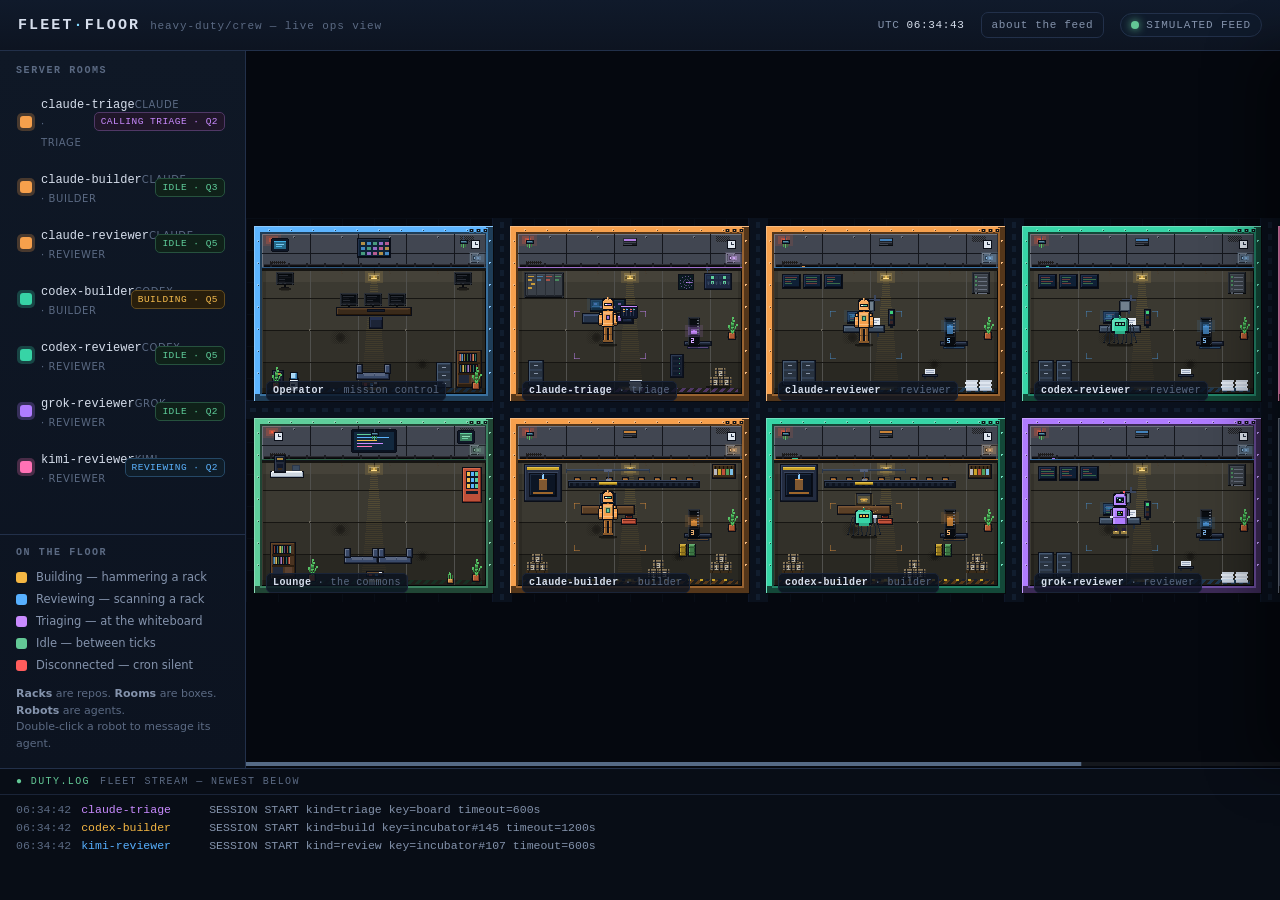
==== commit e7c00b3a: "Fleet Floor: grittier StarCraft-style mood pass Dark, high-contrast, dramatically lit — the flat/eve" ====
--- a/fleet-floor/index.html
+++ b/fleet-floor/index.html
@@ -374,12 +374,13 @@
 /* ===== industrial material system: fixed key light upper-left, flat ramps ===== */
 /* each ramp = [step0 lightest(top) , step1 main , step2 right-face , step3 recess/underside] */
 var RAMP={
-  steel:   ["#9aa0aa","#6b7280","#474d58","#2a2f38"],
-  concrete:["#a29d92","#77736a","#4f4c44","#302e29"],
-  dark:    ["#454b56","#31363f","#20242b","#12151b"],
-  plastic: ["#cdd1d7","#949aa4","#5c626c","#33373f"],
-  glass:   ["#222a33","#161c24","#0d1218","#070a0e"],
-  cable:   ["#3a3a42","#26262c","#17171c","#0c0c0f"]
+  steel:   ["#6e747f","#414651","#282c35","#14161c"],   // dark gunmetal
+  concrete:["#6a665c","#454239","#2b2924","#161512"],   // stained concrete, deep shadow
+  dark:    ["#2b3038","#1b1f26","#12151a","#080a0d"],    // machine housing, near-black
+  plastic: ["#9ba0a8","#6a707a","#404550","#22262d"],
+  glass:   ["#1a2028","#10151b","#090d12","#04070a"],
+  cable:   ["#2c2c33","#1c1c21","#111114","#08080a"],
+  rust:    ["#7a4a26","#5a3418","#3c220e","#241407"]
 };
 function accRamp(a){ return [shade(a,1.28),a,shade(a,0.62),shade(a,0.34)]; }
 /* flat-shaded box lit from upper-left (no outline) */
@@ -395,8 +396,26 @@
 /* exposed conduit run + a junction box */
 function conduit(x,y,w,r){R(x,y,w,3,r[2]);R(x,y,w,1,r[0]);R(x,y+2,w,1,r[3]);for(var i=6;i<w-4;i+=18)R(x+i,y-1,2,5,r[1]);}
 function junctionBox(x,y,r,em){mat(x,y,9,10,r);bolts(x,y,9,10,r);R(x+3,y+3,3,4,RAMP.glass[2]);if(em)R(x+4,y+4,1,2,em);}
-/* hard quantized emissive pool (no gradient, never wraps a silhouette) */
-function emitPool(cx,cy,c){R(cx-6,cy-4,12,8,rgba(c,0.10));R(cx-4,cy-3,8,6,rgba(c,0.16));R(cx-2,cy-2,4,4,rgba(c,0.24));}
+/* hard quantized emissive pool (no gradient, never wraps a silhouette) — punchy vs the dark */
+function emitPool(cx,cy,c){R(cx-9,cy-6,18,12,rgba(c,0.12));R(cx-6,cy-4,12,8,rgba(c,0.22));R(cx-3,cy-2,6,4,rgba(c,0.4));R(cx-1,cy-1,2,2,rgba(c,0.7));}
+/* rust weeping downward from a fastener */
+function rustStreak(x,y,h){for(var j=0;j<h;j++){var a=0.55*(1-j/h);if((j+x)%2===0)R(x,y+j,1,1,rgba(RAMP.rust[1],a));if(j%3===1)R(x+1,y+j,1,1,rgba(RAMP.rust[2],a*0.8));}}
+/* oil / scorch blotch via ordered dither */
+function stain(x,y,w,h,c){for(var py=0;py<h;py++)for(var px=0;px<w;px++){var d=Math.hypot(px-w/2,py-h/2)/(w/2);if(d<1&&((px+py)%2===0||d<0.45))R(x+px,y+py,1,1,rgba(c,0.5*(1-d)));}}
+/* hanging work-lamp with a hard, quantized amber light shaft to the floor */
+function workLamp(cx,topY,floorY){
+  R(cx,topY-7,1,7,RAMP.cable[2]);
+  mat(cx-5,topY,10,4,RAMP.dark); R(cx-5,topY,10,1,RAMP.steel[0]);
+  R(cx-3,topY+3,6,1,"#ffe49a"); R(cx-2,topY+3,4,1,"#fff6d8");        // bulb
+  emitPool(cx,topY+2,"#ffcf5a");
+  var h=floorY-(topY+4);
+  for(var j=0;j<h;j++){var wc=Math.round(3+(j/h)*10);var band=Math.floor(j/(h/3));var a=[0.13,0.08,0.045][band]||0.03;if((j+cx)%2===0)R(cx-wc,topY+4+j,wc*2,1,rgba("#f0b840",a));}
+  R(cx-11,floorY-4,22,4,rgba("#f0b840",0.10)); R(cx-8,floorY-3,16,3,rgba("#f0b840",0.16)); R(cx-5,floorY-2,10,2,rgba("#f0b840",0.24)); // floor pool
+}
+/* stencilled warning placard */
+function placard(x,y,c){mat(x,y,14,8,RAMP.dark);R(x+1,y+1,12,2,c);R(x+1,y+4,12,1,RAMP.steel[1]);R(x+1,y+6,8,1,RAMP.steel[1]);}
+/* small always-on indicator light */
+function led(x,y,c){R(x,y,1,1,c);emitPool(x,y,c);}
 /* tiny 3x5 digit font for counts */
 var FONT={"0":["111","101","101","101","111"],"1":["010","110","010","010","111"],"2":["111","001","111","100","111"],"3":["111","001","111","001","111"],"4":["101","101","111","001","001"],"5":["111","100","111","001","111"],"6":["111","100","111","101","111"],"7":["111","001","010","010","010"],"8":["111","101","111","101","111"],"9":["111","101","111","001","111"],"+":["000","010","111","010","000"]};
 function drawNum(x,y,str,col){for(var i=0;i<str.length;i++){var gl=FONT[str[i]];if(!gl)continue;for(var r=0;r<5;r++)for(var c=0;c<3;c++)if(gl[r][c]==="1")R(x+i*4+c,y+r,1,1,col);}}
@@ -563,16 +582,26 @@
   for(var cxj=0;cxj<=RW;cxj+=3)R(x+cxj*TILE,y,1,h,shade(cr[3],1.25));    // expansion joints (vertical)
   for(var ryj=0;ryj<=RH;ryj+=2)R(x,y+ryj*TILE,w,1,cr[3]);               // expansion joints (horizontal)
   for(var bxj=3;bxj<RW;bxj+=6)for(var byj=2;byj<RH;byj+=4)bolt(x+bxj*TILE-1,y+byj*TILE-1,cr); // floor bolts at joints
-  R(x,y,w,1,shade(cr[0],1.05));R(x,y,1,h,cr[1]);R(x,y+h-1,w,1,"#07080a");R(x+w-1,y,1,h,"#0a0b0e");
+  // ---- floor grime: oil stains, scuff, painted bay markings worn ----
+  stain(x+Math.round(w*0.3),y+Math.round(h*0.6),22,14,"#080706");
+  stain(x+Math.round(w*0.68),y+Math.round(h*0.78),16,10,"#080706");
+  hazard(x+4,y+h-6,w-8,4,shade(acc,0.5));                                // worn caution stripe, front edge
+  R(x,y,w,1,shade(cr[0],1.05));R(x,y,1,h,cr[1]);R(x,y+h-1,w,1,"#050608");R(x+w-1,y,1,h,"#08090b");
+  // darker corners so the emissive reads (hard-stepped, not a gradient)
+  R(x,y,w,3,rgba("#000000",0.18)); R(x,y+h-6,w,6,rgba("#000000",0.22)); R(x,y,4,h,rgba("#000000",0.14)); R(x+w-4,y,4,h,rgba("#000000",0.14));
   // ---- riveted plate-steel back wall ----
   mat(x,y,w,wh,st);
   for(var pw=3;pw<RW;pw+=3)R(x+pw*TILE,y,1,wh,st[3]);                   // vertical plate seams
   R(x,y+Math.round(wh*0.55),w,1,st[3]);                                  // horizontal seam
-  for(var pb=2;pb<RW;pb+=3){bolt(x+pb*TILE-1,y+2,st);bolt(x+pb*TILE-1,y+wh-4,st);} // seam rivets
-  wear(x+8,y+wh-8,14,6,rgba("#1a140c",0.6),2);                          // soot/scuff on the wall
+  for(var pb=2;pb<RW;pb+=3){bolt(x+pb*TILE-1,y+2,st);bolt(x+pb*TILE-1,y+wh-4,st);rustStreak(x+pb*TILE-1,y+wh-3,10);} // rivets weeping rust
+  wear(x+8,y+wh-8,16,7,rgba("#100a06",0.7),3); wear(x+w-26,y+2,14,6,rgba("#0c0906",0.6),2); // heavy soot/scuff
   conduit(x+2,y+wh-5,w-4,RAMP.cable);                                    // conduit run along wall base
-  junctionBox(x+w-16,y+wh-16,st,shade(acc,1.2));                        // junction box
-  R(x,y+wh-2,w,1,shade(acc,0.7)); R(x,y+wh,w,2,cr[3]);                  // accent rail + baseboard
+  junctionBox(x+w-16,y+wh-16,st,shade(acc,1.4));                        // junction box (accent LED)
+  placard(x+Math.round(w*0.5)-7,y+4,shade(acc,0.9));                    // stencilled warning placard
+  led(x+10,y+6,"#ff5c3a"); led(x+w-8,y+wh-11,shade(acc,1.3));           // always-on indicator LEDs
+  R(x,y+wh-2,w,1,shade(acc,0.8)); R(x,y+wh,w,2,cr[3]);                  // accent rail + baseboard
+  // ---- signature hard amber work-lamp light shaft ----
+  workLamp(x+Math.round(w*0.5), y+wh+6, y+h-4);
   roomFrame(x,y,w,h,accent);
 }
 
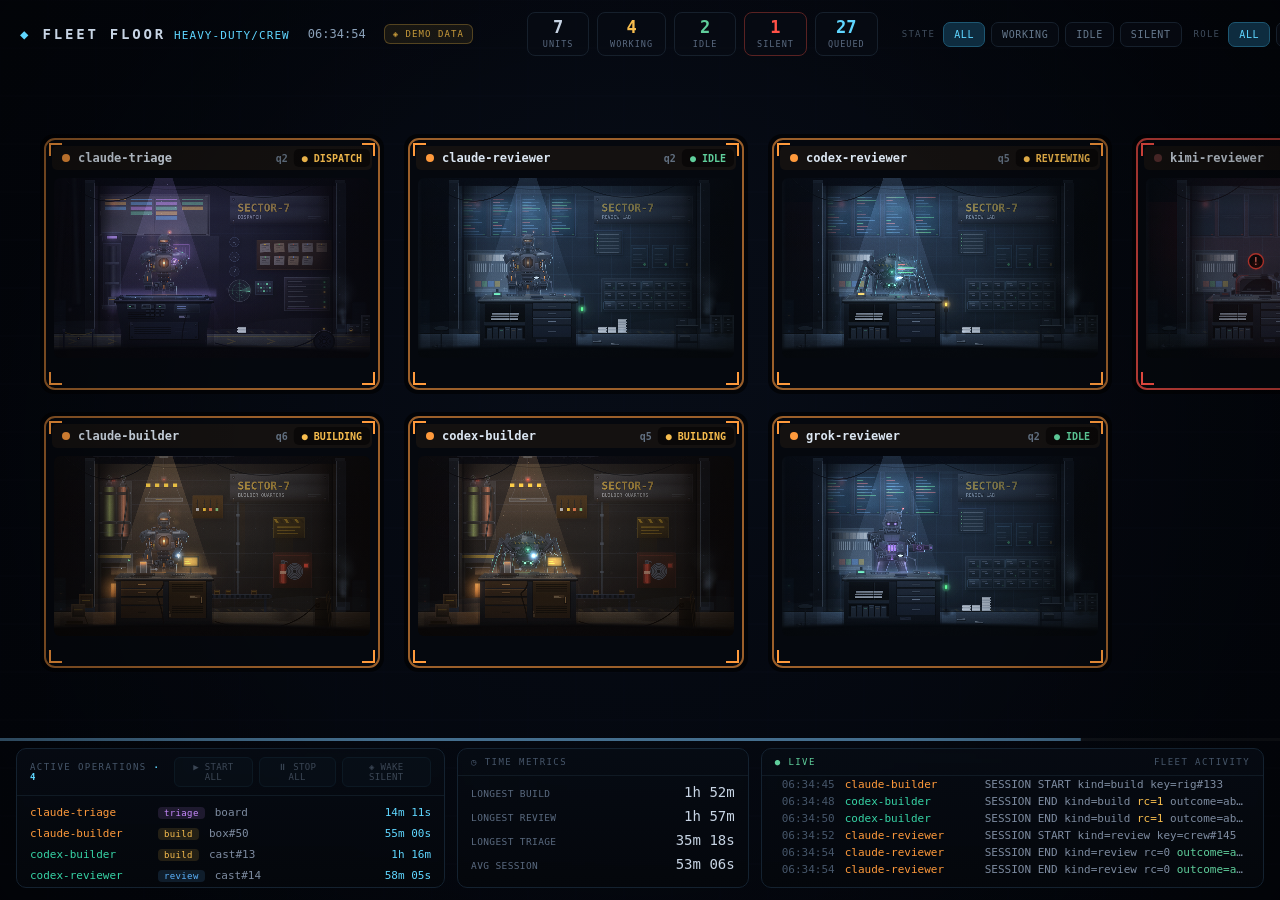
==== commit fa6c235e: "docs(fleet-floor): document grok structure loops 1-15, progression strips, evolution gif dev/LOOPS.m" ====
--- a/fleet-floor/index.html
+++ b/fleet-floor/index.html
@@ -5,1038 +5,5344 @@
 <meta name="viewport" content="width=device-width, initial-scale=1">
 <title>Fleet Floor</title>
 <style>
-:root{
-  --ground:#0b111c;
-  --floor:#0e1626;
-  --panel:#121b2c;
-  --panel-2:#0f1725;
-  --hair:#22304a;
-  --hair-soft:#1a2438;
-  --ink:#d6deec;
-  --ink-dim:#8493ac;
-  --ink-faint:#5b6a83;
-  --accent:#7fd7ff;
-  --build:#f5b743;
-  --review:#57b0ff;
-  --triage:#c98bff;
-  --idle:#63c896;
-  --dead:#ff5c5c;
-  --claude:#f6a04d;
-  --codex:#3ad6a4;
-  --grok:#b07cff;
-  --kimi:#ff72b6;
-  --mono:"SFMono-Regular",ui-monospace,"JetBrains Mono","Menlo","Consolas",monospace;
-  --sans:ui-sans-serif,system-ui,-apple-system,"Segoe UI",Roboto,"Helvetica Neue",sans-serif;
-}
+:root{ --mono:ui-monospace,"SFMono-Regular","JetBrains Mono",Menlo,Consolas,monospace; --cyan:#5fd6ff; }
 *{box-sizing:border-box}
-html,body{height:100%}
-body{
-  margin:0;background:var(--ground);color:var(--ink);
-  font-family:var(--sans);
-  -webkit-font-smoothing:antialiased;
-  overflow:hidden;
-}
-#app{
-  height:100vh;display:grid;
-  grid-template-rows:auto 1fr auto;
-  background:
-    radial-gradient(1200px 700px at 50% -10%, #16233b33, transparent 60%),
-    var(--ground);
-}
-
-/* ---------- top bar ---------- */
-.topbar{
-  display:flex;align-items:center;gap:16px;
-  padding:12px 18px;border-bottom:1px solid var(--hair);
-  background:linear-gradient(180deg,#101a2b,#0d1421);
-}
-.brand{display:flex;align-items:baseline;gap:10px;min-width:0}
-.brand .mark{
-  font-family:var(--mono);font-weight:700;font-size:15px;letter-spacing:.14em;
-  color:var(--ink);text-transform:uppercase;white-space:nowrap;
-}
-.brand .mark b{color:var(--accent)}
-.brand .sub{
-  font-family:var(--mono);font-size:11px;letter-spacing:.08em;color:var(--ink-faint);
-  white-space:nowrap;overflow:hidden;text-overflow:ellipsis;
-}
-.topbar .spacer{flex:1}
-.stat{
-  font-family:var(--mono);font-size:11px;letter-spacing:.06em;color:var(--ink-dim);
-  display:flex;align-items:center;gap:7px;white-space:nowrap;
-}
-.stat .clock{color:var(--ink);font-variant-numeric:tabular-nums}
-.feed{
-  display:flex;align-items:center;gap:7px;padding:5px 10px;border-radius:999px;
-  border:1px solid var(--hair);background:#0f1a2b;
-  font-family:var(--mono);font-size:11px;letter-spacing:.08em;color:var(--ink-dim);
-}
-.feed .dot{width:8px;height:8px;border-radius:50%;background:var(--idle);box-shadow:0 0 8px var(--idle);animation:pulse 2s infinite}
-@keyframes pulse{0%,100%{opacity:1}50%{opacity:.35}}
-.btn-ghost{
-  font-family:var(--mono);font-size:11px;letter-spacing:.06em;
-  color:var(--ink-dim);background:transparent;border:1px solid var(--hair);
-  padding:6px 10px;border-radius:7px;cursor:pointer;
-}
-.btn-ghost:hover{color:var(--ink);border-color:var(--accent)}
-
-/* ---------- stage ---------- */
-.stage{display:flex;min-height:0;position:relative}
-.rail{
-  width:246px;flex:none;border-right:1px solid var(--hair);
-  background:linear-gradient(180deg,#0f1826,#0c1320);
-  display:flex;flex-direction:column;min-height:0;
-}
-.rail h2{
-  font-family:var(--mono);font-size:10px;letter-spacing:.16em;text-transform:uppercase;
-  color:var(--ink-faint);margin:0;padding:14px 16px 8px;
-}
-.roster{overflow-y:auto;padding:0 10px 8px;flex:1;min-height:0}
-.rrow{
-  display:grid;grid-template-columns:auto 1fr auto;gap:9px;align-items:center;
-  padding:8px 9px;border-radius:9px;cursor:pointer;border:1px solid transparent;
-  transition:background .12s,border-color .12s;
-}
-.rrow:hover{background:#132033}
-.rrow.sel{background:#152438;border-color:var(--hair)}
-.rrow .av{width:12px;height:12px;border-radius:3px;position:relative;flex:none}
-.rrow .av::after{content:"";position:absolute;inset:-3px;border-radius:5px;opacity:.25;background:inherit}
-.rrow .who{min-width:0}
-.rrow .nm{font-family:var(--mono);font-size:12px;color:var(--ink);white-space:nowrap;overflow:hidden;text-overflow:ellipsis}
-.rrow .role{font-size:10px;letter-spacing:.06em;color:var(--ink-faint);text-transform:uppercase}
-.chip{
-  font-family:var(--mono);font-size:9.5px;letter-spacing:.05em;text-transform:uppercase;
-  padding:3px 6px;border-radius:5px;white-space:nowrap;border:1px solid transparent;
-}
-.legend{border-top:1px solid var(--hair);padding:12px 16px 16px}
-.legend .lg{display:flex;align-items:center;gap:9px;padding:4px 0;font-size:11.5px;color:var(--ink-dim)}
-.legend .sw{width:11px;height:11px;border-radius:3px;flex:none}
-.legend .hint{margin-top:10px;font-size:11px;line-height:1.5;color:var(--ink-faint)}
-.legend .hint b{color:var(--ink-dim);font-weight:600}
-
-/* ---------- floor ---------- */
-.floor{flex:1;position:relative;min-width:0;background:var(--ground);overflow:hidden}
-#view{position:absolute;inset:0;width:100%;height:100%;image-rendering:pixelated;cursor:pointer}
-.zlabel{
-  position:absolute;pointer-events:none;
-  font-family:var(--mono);font-size:10px;letter-spacing:.04em;color:var(--ink-dim);
-  background:#0b1220cc;border:1px solid var(--hair-soft);border-radius:5px;
-  padding:2px 6px;white-space:nowrap;line-height:1.35;
-}
-.zlabel b{color:var(--ink)}
-.zlabel .rl{color:var(--ink-faint)}
-.tip{
-  position:absolute;pointer-events:none;z-index:5;transform:translate(-50%,-118%);
-  background:#0a1220f2;border:1px solid var(--hair);border-radius:8px;padding:7px 9px;
-  font-family:var(--mono);font-size:11px;color:var(--ink);white-space:nowrap;
-  box-shadow:0 8px 24px #0008;opacity:0;transition:opacity .1s;
-}
-.tip .t2{color:var(--ink-faint);font-size:10px;margin-top:2px}
-
-/* ---------- inspector ---------- */
-.inspector{
-  width:340px;flex:none;border-left:1px solid var(--hair);
-  background:linear-gradient(180deg,#0f1826,#0b1220);
-  display:flex;flex-direction:column;min-height:0;
-  transform:translateX(100%);transition:transform .22s cubic-bezier(.2,.8,.2,1);
-  position:absolute;right:0;top:0;bottom:0;z-index:6;
-  box-shadow:-24px 0 48px #0006;
-}
-.inspector.open{transform:translateX(0)}
-.insp-head{padding:16px 16px 12px;border-bottom:1px solid var(--hair);display:flex;gap:12px;align-items:center}
-.insp-head .badge{width:40px;height:40px;border-radius:9px;flex:none;display:grid;place-items:center;position:relative}
-.insp-head .badge canvas{image-rendering:pixelated;width:34px;height:34px}
-.insp-head .htxt{min-width:0;flex:1}
-.insp-head .hid{font-family:var(--mono);font-size:13px;color:var(--ink);white-space:nowrap;overflow:hidden;text-overflow:ellipsis}
-.insp-head .hmeta{font-size:11px;color:var(--ink-faint);text-transform:uppercase;letter-spacing:.06em;margin-top:2px}
-.insp-close{margin-left:auto;background:none;border:none;color:var(--ink-faint);font-size:20px;cursor:pointer;line-height:1;padding:2px 4px}
-.insp-close:hover{color:var(--ink)}
-.insp-body{overflow-y:auto;padding:14px 16px;flex:1;min-height:0}
-.vitals{display:grid;grid-template-columns:1fr 1fr;gap:8px;margin-bottom:14px}
-.vital{background:var(--panel-2);border:1px solid var(--hair-soft);border-radius:8px;padding:8px 10px}
-.vital .k{font-family:var(--mono);font-size:9.5px;letter-spacing:.08em;text-transform:uppercase;color:var(--ink-faint)}
-.vital .v{font-family:var(--mono);font-size:13px;color:var(--ink);margin-top:3px;font-variant-numeric:tabular-nums}
-.vital.wide{grid-column:1/3}
-.sec-t{font-family:var(--mono);font-size:10px;letter-spacing:.14em;text-transform:uppercase;color:var(--ink-faint);margin:4px 0 8px}
-.tl{display:flex;flex-direction:column;gap:6px;margin-bottom:14px}
-.tl .ln{font-family:var(--mono);font-size:11px;color:var(--ink-dim);display:flex;gap:8px}
-.tl .ln .tk{color:var(--ink-faint);flex:none}
-.tl .ln .ok{color:var(--idle)}
-.tl .ln .warn{color:var(--build)}
-.tl .ln .bad{color:var(--dead)}
-.console{border-top:1px solid var(--hair);padding-top:12px}
-.console textarea{
-  width:100%;resize:none;height:64px;background:var(--panel-2);color:var(--ink);
-  border:1px solid var(--hair);border-radius:8px;padding:9px 10px;
-  font-family:var(--mono);font-size:12px;line-height:1.4;
-}
-.console textarea:focus{outline:none;border-color:var(--accent)}
-.console .row{display:flex;align-items:center;gap:10px;margin-top:9px}
-.btn{
-  font-family:var(--mono);font-size:12px;letter-spacing:.03em;
-  background:var(--accent);color:#062033;border:none;border-radius:8px;
-  padding:9px 14px;cursor:pointer;font-weight:600;
-}
-.btn:disabled{opacity:.4;cursor:not-allowed}
-.btn:not(:disabled):hover{filter:brightness(1.08)}
-.console .note{font-size:10.5px;color:var(--ink-faint);line-height:1.5}
-.queue{margin-top:12px;display:flex;flex-direction:column;gap:6px}
-.qitem{
-  background:var(--panel-2);border:1px solid var(--hair-soft);border-left:2px solid var(--triage);
-  border-radius:7px;padding:7px 9px;font-size:11px;color:var(--ink-dim);
-}
-.qitem .qs{font-family:var(--mono);font-size:9.5px;letter-spacing:.05em;text-transform:uppercase;color:var(--triage);margin-bottom:3px}
-.qitem.picked{border-left-color:var(--idle)}
-.qitem.picked .qs{color:var(--idle)}
-
-/* ---------- ticker ---------- */
-.ticker{
-  border-top:1px solid var(--hair);background:#080d16;
-  height:132px;display:flex;flex-direction:column;
-}
-.ticker .th{
-  display:flex;align-items:center;gap:10px;padding:7px 16px;border-bottom:1px solid var(--hair-soft);
-  font-family:var(--mono);font-size:10px;letter-spacing:.14em;text-transform:uppercase;color:var(--ink-faint);
-}
-.ticker .th .live{color:var(--idle)}
-.log{flex:1;overflow-y:auto;padding:6px 16px 10px;font-family:var(--mono);font-size:11.5px;line-height:1.55}
-.log .l{display:flex;gap:10px;white-space:nowrap;color:var(--ink-dim)}
-.log .l .t{color:var(--ink-faint);flex:none}
-.log .l .b{flex:none;min-width:118px}
-.log .l .m{color:var(--ink-dim);overflow:hidden;text-overflow:ellipsis}
-.log .l.k-build .b{color:var(--build)}
-.log .l.k-review .b{color:var(--review)}
-.log .l.k-triage .b{color:var(--triage)}
-.log .l.k-dead{color:var(--dead)}
-.log .l.k-dead .b{color:var(--dead)}
-.log .l.k-boot .b{color:var(--idle)}
-.log .l.k-prompt .b{color:var(--accent)}
-.log .l .ok{color:var(--idle)}
-.log .l .cr{color:var(--build)}
-
-/* ---------- modal ---------- */
-.modal-bg{position:absolute;inset:0;background:#050a11cc;display:none;z-index:20;place-items:center}
-.modal-bg.open{display:grid}
-.modal{
-  max-width:520px;width:calc(100% - 40px);background:var(--panel);border:1px solid var(--hair);
-  border-radius:12px;padding:22px 24px;box-shadow:0 24px 64px #000a;
-}
-.modal h3{font-family:var(--mono);font-size:13px;letter-spacing:.1em;text-transform:uppercase;margin:0 0 12px;color:var(--ink)}
-.modal p{font-size:13px;line-height:1.6;color:var(--ink-dim);margin:0 0 12px}
-.modal p b{color:var(--ink)}
-.modal code{font-family:var(--mono);font-size:12px;color:var(--accent);background:#0c1626;padding:1px 5px;border-radius:4px}
-.modal .close{float:right;background:none;border:none;color:var(--ink-faint);font-size:18px;cursor:pointer}
-
-@media (max-width:900px){
-  .rail{display:none}
-  .inspector{width:100%}
-}
-@media (prefers-reduced-motion:reduce){
-  .feed .dot{animation:none}
-}
+html,body{height:100%;margin:0;background:#000}
+body{overflow:hidden;color:#c7d4e4;font-family:var(--mono)}
+#stage{position:fixed;inset:0;background:#000}
+#scene{position:absolute;inset:0;width:100%;height:100%;display:block}
+.hud{position:fixed;top:0;left:0;right:0;display:flex;align-items:flex-start;gap:16px;padding:12px 18px;z-index:10;pointer-events:none}
+.title{font-size:12px;letter-spacing:.24em;text-transform:uppercase;color:#8aa0b8;text-shadow:0 1px 6px #000}
+.title b{color:var(--cyan)}
+.title .sub{display:block;font-size:10px;letter-spacing:.14em;color:#556;margin-top:3px}
+.sp{flex:1}
+.grp{display:flex;flex-direction:column;gap:6px;align-items:flex-end}
+.glab{font-size:9px;letter-spacing:.18em;color:#46566a;text-transform:uppercase;pointer-events:none}
+.toggle{pointer-events:auto;display:flex;border:1px solid #16202c;border-radius:9px;overflow:hidden;background:#04070c99;backdrop-filter:blur(3px)}
+.toggle button{font-family:var(--mono);font-size:10.5px;letter-spacing:.12em;text-transform:uppercase;padding:8px 13px;background:transparent;border:0;color:#65788c;cursor:pointer;transition:.15s}
+.toggle button:hover{color:#c7d4e4}
+.toggle button.on{background:linear-gradient(180deg,#0e2c3f,#08202e);color:var(--cyan);box-shadow:inset 0 0 0 1px #1d5772,0 0 20px #5fd6ff22}
+.toggle button.on.w{background:linear-gradient(180deg,#3a2a0e,#241a08);color:#ffbf5a;box-shadow:inset 0 0 0 1px #6a4a1c,0 0 20px #ffb24a22}
+.toggle button.on.o{background:linear-gradient(180deg,#3a1013,#240a0c);color:#ff6a62;box-shadow:inset 0 0 0 1px #6a2020,0 0 20px #ff4d4d22}
+.foot{position:fixed;left:0;right:0;bottom:0;padding:10px 18px;z-index:10;pointer-events:none;display:flex;justify-content:space-between;font-size:10px;letter-spacing:.1em;color:#3f4c5c;text-transform:uppercase;text-shadow:0 1px 4px #000}
+.foot .r{color:var(--cyan);opacity:.8}
+#back{font-family:var(--mono);font-size:11px;letter-spacing:.1em;text-transform:uppercase;color:#8aa0b8;background:#04070ccc;border:1px solid #16202c;border-radius:8px;padding:8px 12px;cursor:pointer;pointer-events:auto;align-self:center}
+#back:hover{color:var(--cyan);border-color:#1d5772}
+body.floor .hud{display:none}
+.foot{display:none}
+/* ===== command-center HUD ===== */
+.fleetbar{position:fixed;top:0;left:0;right:0;display:flex;align-items:center;gap:18px;padding:12px 20px;z-index:8;pointer-events:none}
+.fleetbar .brand{font-family:var(--mono);font-weight:700;font-size:14px;letter-spacing:.2em;text-transform:uppercase;color:#c7d4e4;white-space:nowrap}
+.fleetbar .brand b{color:var(--cyan)}
+.fleetbar .brand .rp{color:#5fd6ff;font-weight:400;font-size:11px;letter-spacing:.1em;margin-left:8px}
+.fleetbar .clock{font-family:var(--mono);font-size:12px;color:#8aa0b8;font-variant-numeric:tabular-nums}
+.fleetbar .sp{flex:1}
+.tiles{display:flex;gap:8px;pointer-events:auto}
+.tile{display:flex;flex-direction:column;align-items:center;min-width:62px;padding:6px 12px;border-radius:8px;background:#070c14bb;border:1px solid #16202c}
+.tile .n{font-family:var(--mono);font-weight:700;font-size:17px;line-height:1;font-variant-numeric:tabular-nums}
+.tile .l{font-family:var(--mono);font-size:8.5px;letter-spacing:.12em;text-transform:uppercase;color:#5a6a80;margin-top:3px}
+.tile.alert{border-color:#5a2222;animation:tilepulse 1.7s infinite}
+@keyframes tilepulse{0%,100%{box-shadow:0 0 0 0 rgba(255,81,71,0)}50%{box-shadow:0 0 0 3px rgba(255,81,71,.22)}}
+.spark{display:flex;align-items:flex-end;gap:2px;height:22px;margin-top:11px}
+.spark span{flex:1;border-radius:1px;min-height:2px}
+.filters{display:flex;gap:6px;pointer-events:auto;align-items:center}
+.fchip{font-family:var(--mono);font-size:10px;letter-spacing:.06em;text-transform:uppercase;padding:6px 10px;border-radius:7px;border:1px solid #16202c;background:#070c14bb;color:#65788c;cursor:pointer;transition:.14s}
+.fchip:hover{color:#c7d4e4}
+.fchip.on{color:var(--cyan);border-color:#1d5772;background:#0e2c3f}
+.flabel{font-family:var(--mono);font-size:9px;letter-spacing:.14em;color:#3f4c5c;text-transform:uppercase;margin:0 2px 0 6px}
+.ticker{position:fixed;left:0;right:0;bottom:0;height:98px;z-index:8;flex-direction:column;background:linear-gradient(180deg,#04070c00,#04070cf2);pointer-events:none}
+.ticker .th{display:flex;align-items:center;gap:8px;padding:7px 20px;font-family:var(--mono);font-size:9px;letter-spacing:.18em;text-transform:uppercase;color:#46566a}
+.ticker .th .live{color:#5fce9b}
+.stream{flex:1;overflow:hidden;padding:0 20px 8px;font-family:var(--mono);font-size:11px;line-height:1.55}
+.stream .l{display:flex;gap:10px;white-space:nowrap;color:#6a7d92}
+.stream .l .tt{color:#46566a}.stream .l .u{min-width:130px}.stream .l .m{color:#7d8ba0;overflow:hidden;text-overflow:ellipsis}
+.stream .l .ok{color:#5fce9b}.stream .l .cr{color:#f7bd4e}
+.rail{position:fixed;bottom:14px;z-index:7;flex-direction:column;gap:12px;pointer-events:none}
+.rail-l{left:16px;top:58px;width:298px}
+.rail-r{right:16px;top:14px;width:376px}
+.wpanel{pointer-events:auto;background:linear-gradient(180deg,#070c14e0,#04070ce0);backdrop-filter:blur(4px);border:1px solid #17313f;border-radius:10px;padding:12px 13px;box-shadow:inset 0 0 0 1px #0a1a24,0 0 24px #4fd8ff10}
+.wpanel .wt{font-family:var(--mono);font-size:9.5px;letter-spacing:.16em;text-transform:uppercase;color:#4fb3d6;margin-bottom:9px;display:flex;align-items:center;gap:6px}
+.wpanel .wt .dot{width:5px;height:5px;border-radius:50%;background:currentColor;box-shadow:0 0 6px currentColor}
+.idc{display:flex;align-items:center;gap:11px}
+.idc .av{width:42px;height:42px;border-radius:9px;flex:none;display:grid;place-items:center;font-family:var(--mono);font-weight:700;font-size:18px}
+.idc .nm{font-family:var(--mono);font-size:14px;color:#dbe6f2}
+.idc .rl{font-family:var(--mono);font-size:10px;color:#5a6a80;text-transform:uppercase;letter-spacing:.06em;margin-top:2px}
+.pill{display:inline-flex;align-items:center;gap:5px;font-family:var(--mono);font-size:9.5px;letter-spacing:.06em;text-transform:uppercase;padding:3px 8px;border-radius:20px;margin-top:6px}
+.kv{display:grid;grid-template-columns:auto 1fr;gap:6px 10px;font-family:var(--mono);font-size:11px}
+.kv .k{color:#5a6a80;text-transform:uppercase;font-size:9.5px;letter-spacing:.05em;align-self:center}
+.kv .v{color:#c7d4e4;text-align:right;font-variant-numeric:tabular-nums}
+.feed{flex:1;overflow-y:auto;display:flex;flex-direction:column;gap:6px;min-height:0}
+.fev{font-family:var(--mono);font-size:10.5px;color:#7d8ba0;display:flex;gap:8px;align-items:baseline}
+.fev .ago{color:#46566a;flex:none;min-width:34px}
+.fev .ok{color:#5fce9b}.fev .cr{color:#f7bd4e}.fev .kd{flex:none}
+.fev.k-build .kd{color:#f7bd4e}.fev.k-review .kd{color:#5cb4ff}.fev.k-triage .kd{color:#c98bff}
+.qchips{display:flex;flex-wrap:wrap;gap:5px}
+.qc{font-family:var(--mono);font-size:9.5px;padding:3px 7px;border-radius:5px;border-left:2px solid;background:#0c1420;color:#9fb2c6}
+.console2{position:fixed;left:330px;right:408px;bottom:14px;z-index:7;pointer-events:auto;flex-direction:column;gap:8px;background:linear-gradient(180deg,#070c14e6,#04070ce6);backdrop-filter:blur(4px);border:1px solid #17313f;border-radius:10px;padding:10px 13px;box-shadow:0 0 26px #4fd8ff10}
+.console2 .cl{font-family:var(--mono);font-size:9px;letter-spacing:.14em;text-transform:uppercase;color:#4fb3d6}
+.crow{display:flex;gap:8px;align-items:stretch}
+.crow input{flex:1;height:34px;background:#05080e;border:1px solid #16202c;border-radius:7px;color:#c7d4e4;font-family:var(--mono);font-size:12px;padding:0 11px}
+.crow input:focus{outline:none;border-color:var(--cyan)}
+.abtn{font-family:var(--mono);font-size:11px;background:var(--cyan);color:#062033;border:none;border-radius:7px;padding:0 16px;cursor:pointer;font-weight:700}
+.abtn:hover{filter:brightness(1.08)}
+.act2{font-family:var(--mono);font-size:10px;letter-spacing:.05em;text-transform:uppercase;color:#8aa0b8;background:#0c1420;border:1px solid #17313f;border-radius:7px;padding:0 13px;cursor:pointer}
+.act2:hover{color:var(--cyan);border-color:#1d5772}
+/* current session + metrics widgets */
+.cursess .big{font-family:var(--mono);font-size:23px;color:#c7d4e4;font-variant-numeric:tabular-nums;letter-spacing:.01em}
+.cursess .task{font-family:var(--mono);font-size:11px;color:#8aa0b8;margin-top:4px;white-space:nowrap;overflow:hidden;text-overflow:ellipsis}
+.pbar{height:4px;border-radius:2px;background:#0c1420;overflow:hidden;margin-top:10px;position:relative}
+.pbar i{position:absolute;top:0;height:100%;width:40%;border-radius:2px;background:linear-gradient(90deg,rgba(79,216,255,0),var(--cyan),rgba(79,216,255,0));animation:pbarrun 1.5s linear infinite}
+@keyframes pbarrun{0%{left:-42%}100%{left:100%}}
+.mgrid{display:grid;grid-template-columns:1fr 1fr;gap:8px}
+.mcell{background:#0a1017;border:1px solid #142230;border-radius:7px;padding:8px 9px}
+.mcell .mv{font-family:var(--mono);font-size:15px;color:#c7d4e4;font-variant-numeric:tabular-nums}
+.mcell .ml{font-family:var(--mono);font-size:8.5px;letter-spacing:.07em;text-transform:uppercase;color:#5a6a80;margin-top:3px}
+/* fleet ops bar */
+.opsbar{position:fixed;left:0;right:0;bottom:0;height:152px;z-index:8;gap:12px;padding:0 16px 12px;pointer-events:none}
+.obox{pointer-events:auto;background:linear-gradient(180deg,#070c14d9,#04070cf2);backdrop-filter:blur(3px);border:1px solid #142230;border-radius:10px;display:flex;flex-direction:column;min-height:0;overflow:hidden}
+.obox.ops{flex:1.15}.obox.met{flex:0.78}.obox.actp{flex:1.35}
+.oh{display:flex;align-items:center;justify-content:space-between;gap:8px;padding:8px 13px;font-family:var(--mono);font-size:9px;letter-spacing:.16em;text-transform:uppercase;color:#46566a;border-bottom:1px solid #101a24}
+.oh .live{color:#5fce9b}.oh b{color:#5fd6ff;font-weight:700}
+.gacts{display:flex;gap:6px}
+.gbtn{font-family:var(--mono);font-size:9px;letter-spacing:.04em;text-transform:uppercase;color:#8aa0b8;background:#0c1420;border:1px solid #17313f;border-radius:6px;padding:4px 9px;cursor:pointer}
+.gbtn:hover{color:var(--cyan);border-color:#1d5772}
+.olist{flex:1;overflow-y:auto;padding:6px 13px 8px}
+.op{display:flex;align-items:center;gap:10px;padding:4px 0;font-family:var(--mono);font-size:11px;white-space:nowrap}
+.op .u{min-width:118px;overflow:hidden;text-overflow:ellipsis}
+.op .kd{padding:1px 6px;border-radius:4px;font-size:9px;letter-spacing:.04em}
+.op .tk{color:#7d8ba0;flex:1;overflow:hidden;text-overflow:ellipsis}
+.op .el{color:#5fd6ff;font-variant-numeric:tabular-nums}
+.mrows{padding:8px 13px;display:flex;flex-direction:column;gap:8px}
+.mrow{display:flex;align-items:baseline;justify-content:space-between;font-family:var(--mono)}
+.mrow .mk{font-size:9.5px;letter-spacing:.04em;text-transform:uppercase;color:#5a6a80}
+.mrow .mvv{font-size:14px;color:#c7d4e4;font-variant-numeric:tabular-nums}
+.access{display:flex;flex-direction:column;gap:6px}
+.lbtn{font-family:var(--mono);font-size:10.5px;text-align:left;color:#8aa0b8;background:#0a1017;border:1px solid #142230;border-radius:7px;padding:8px 10px;cursor:pointer}
+.lbtn:hover{color:var(--cyan);border-color:#1d5772}
+.fleetbar,.opsbar,.rail,.console2{display:none}
+body.floor .fleetbar,body.floor .opsbar{display:flex}
+body.room .rail,body.room .console2{display:flex}
+/* ported: demo-data marker + disabled (not-yet-wired) controls */
+.demo-badge{font-family:var(--mono);font-size:9px;letter-spacing:.12em;text-transform:uppercase;color:#c79a3a;background:rgba(199,154,58,.1);border:1px solid rgba(199,154,58,.35);border-radius:6px;padding:4px 8px;align-self:center;pointer-events:auto;white-space:nowrap}
+/* Served by `crew floor`: the amber DEMO warning becomes a green LIVE mark. */
+.demo-badge.live{color:#5fce9b;background:rgba(95,206,155,.1);border-color:rgba(95,206,155,.35)}
+/* Collector stopped answering: what is on screen is the last snapshot, not the
+   fleet. Red, because a frozen console that looks calm is the dangerous one. */
+.demo-badge.stale,.demo-badge.live.stale{color:#ff5147;background:rgba(255,81,71,.12);border-color:rgba(255,81,71,.45)}
+.livestat{font-family:var(--mono);font-size:10px;color:#5fce9b;align-self:center;white-space:nowrap;max-width:38vw;overflow:hidden;text-overflow:ellipsis}
+/* Raw session logs, in-page (a popup would be blocked — it opens after a fetch). */
+#logov{display:none;position:fixed;inset:0;z-index:60;background:rgba(2,5,10,.82);align-items:center;justify-content:center;padding:5vh 5vw}
+#logov .logbox{display:flex;flex-direction:column;width:min(1100px,92vw);height:min(760px,86vh);background:#080d16;border:1px solid #223148;border-radius:10px;overflow:hidden}
+#logov .loghd{display:flex;align-items:center;justify-content:space-between;gap:12px;padding:9px 13px;border-bottom:1px solid #1a2537;font-family:var(--mono);font-size:11px;color:#8aa0b8;letter-spacing:.06em}
+#logov .loghd button{font-family:var(--mono);font-size:10px;color:#c7d4e4;background:#111b2a;border:1px solid #2a3a52;border-radius:5px;padding:4px 9px;cursor:pointer}
+#logov .loghd button:hover{border-color:#4a6488}
+#logov pre{margin:0;flex:1;overflow:auto;padding:14px;white-space:pre-wrap;word-break:break-word;font:11px/1.5 var(--mono);color:#b9c8dc}
+.woff{opacity:.4;cursor:not-allowed}
+input.woff{color:#5a6a80}
 
 </style>
 </head>
 <body>
-<div id="app">
-  <header class="topbar">
-    <div class="brand">
-      <span class="mark">FLEET<b>·</b>FLOOR</span>
-      <span class="sub">heavy-duty/crew — live ops view</span>
-    </div>
-    <div class="spacer"></div>
-    <div class="stat"><span>UTC</span><span class="clock" id="clock">--:--:--</span></div>
-    <button class="btn-ghost" id="about-btn">about the feed</button>
-    <div class="feed"><span class="dot"></span><span>SIMULATED FEED</span></div>
-  </header>
-
-  <div class="stage">
-    <aside class="rail">
-      <h2>Server rooms</h2>
-      <div class="roster" id="roster"></div>
-      <div class="legend">
-        <h2 style="padding:0 0 8px">On the floor</h2>
-        <div class="lg"><span class="sw" style="background:var(--build)"></span>Building — hammering a rack</div>
-        <div class="lg"><span class="sw" style="background:var(--review)"></span>Reviewing — scanning a rack</div>
-        <div class="lg"><span class="sw" style="background:var(--triage)"></span>Triaging — at the whiteboard</div>
-        <div class="lg"><span class="sw" style="background:var(--idle)"></span>Idle — between ticks</div>
-        <div class="lg"><span class="sw" style="background:var(--dead)"></span>Disconnected — cron silent</div>
-        <div class="hint"><b>Racks</b> are repos. <b>Rooms</b> are boxes. <b>Robots</b> are agents.<br>Double-click a robot to message its agent.</div>
-      </div>
-    </aside>
-
-    <main class="floor" id="floor">
-      <canvas id="view"></canvas>
-      <div class="tip" id="tip"><div class="t1"></div><div class="t2"></div></div>
-    </main>
-
-    <aside class="inspector" id="inspector">
-      <div class="insp-head">
-        <div class="badge" id="insp-badge"><canvas id="insp-av" width="34" height="34"></canvas></div>
-        <div class="htxt">
-          <div class="hid" id="insp-id">—</div>
-          <div class="hmeta" id="insp-meta">—</div>
-        </div>
-        <button class="insp-close" id="insp-close" aria-label="Close">×</button>
-      </div>
-      <div class="insp-body">
-        <div class="vitals">
-          <div class="vital"><div class="k">Status</div><div class="v" id="v-status">—</div></div>
-          <div class="vital"><div class="k">Uptime</div><div class="v" id="v-uptime">—</div></div>
-          <div class="vital"><div class="k">Working repo</div><div class="v" id="v-repo">—</div></div>
-          <div class="vital"><div class="k">Last tick</div><div class="v" id="v-tick">—</div></div>
-        </div>
-        <div class="sec-t">Recent duty log</div>
-        <div class="tl" id="v-timeline"></div>
-        <div class="console">
-          <div class="sec-t">Message the agent</div>
-          <textarea id="prompt-in" placeholder="e.g. rebase your open PR on ceremony and re-request review"></textarea>
-          <div class="row">
-            <button class="btn" id="prompt-send">Queue to next tick</button>
-            <span class="note">No inbound path to a box — your message rides the next duty tick (≤5&nbsp;min) over the pull channel.</span>
-          </div>
-          <div class="queue" id="queue"></div>
-        </div>
-      </div>
-    </aside>
-
-    <div class="modal-bg" id="about-bg">
-      <div class="modal">
-        <button class="close" id="about-close" aria-label="Close">×</button>
-        <h3>About this floor</h3>
-        <p>This is a <b>god-view of the heavy-duty/crew fleet</b>. Each server room is a <b>box</b> (an isolated VM), each robot is the <b>agent</b> on that box, each rack is a <b>repo</b> it touches, and the office whiteboard is <b>triage</b>.</p>
-        <p>The feed here is <b>simulated</b>. In production it reads from what the duty engine already emits: one evidence line per <code>tick.sh</code> boundary and <code>SESSION START/END kind=… rc=… dur=…</code> markers in <code>duty.log</code>. Silence across a boundary is the disconnect signal — that's why a quiet box topples over.</p>
-        <p>Because a box has <b>no inbound path</b>, messaging an agent can't push. It writes to a pull channel the box drains on its next tick — modeled here by the message queue in the inspector.</p>
-      </div>
+
+<div id="stage">
+  <canvas id="scene"></canvas>
+  <div class="hud">
+    <button id="back">◀ Fleet Floor</button>
+    <div class="title"><b>CREW</b> · AGENT CONSOLE
+      <span class="sub" id="sub">claude · builder quarters</span></div>
+    <span class="demo-badge" title="Roster is real (crew examples/fleet.roster). Vitals, queue, sessions &amp; metrics are placeholder data — run `crew floor` to serve this page against the real fleet.">◈ DEMO DATA</span>
+  </div>
+  <div class="foot">
+    <span id="fl">claude-builder · sector-7</span>
+    <span class="r" id="modelabel">WORKING</span>
+  </div>
+
+  <!-- fleet command bar (floor view) -->
+  <div class="fleetbar">
+    <div class="brand"><b>◆</b> FLEET FLOOR<span class="rp">heavy-duty/crew</span></div>
+    <span class="clock" id="clock">--:--:--</span>
+    <span class="demo-badge" title="Roster is real (crew examples/fleet.roster). States, active ops, metrics &amp; activity are placeholder data — run `crew floor` to serve this page against the real fleet.">◈ DEMO DATA</span>
+    <!-- Result of the last operator action, and the reason a live page stopped
+         being live. Empty in DEMO mode. -->
+    <span class="livestat" id="livestat"></span>
+    <div class="sp"></div>
+    <div class="tiles" id="tiles"></div>
+    <div class="filters" id="filters">
+      <span class="flabel">state</span>
+      <button class="fchip on" data-f="state" data-v="all">All</button>
+      <button class="fchip" data-f="state" data-v="working">Working</button>
+      <button class="fchip" data-f="state" data-v="idle">Idle</button>
+      <button class="fchip" data-f="state" data-v="offline">Silent</button>
+      <span class="flabel">role</span>
+      <button class="fchip on" data-f="role" data-v="all">All</button>
+      <button class="fchip" data-f="role" data-v="builder">Build</button>
+      <button class="fchip" data-f="role" data-v="reviewer">Review</button>
+      <button class="fchip" data-f="role" data-v="triage">Triage</button>
     </div>
   </div>
 
-  <footer class="ticker">
-    <div class="th"><span class="live">● duty.log</span><span>fleet stream — newest below</span></div>
-    <div class="log" id="log"></div>
-  </footer>
+  <!-- agent console (zoom view) -->
+  <div class="rail rail-l">
+    <div class="wpanel" id="w-id"></div>
+    <div class="wpanel" id="w-vitals"></div>
+    <div class="wpanel" id="w-queue" style="flex:1;min-height:0;overflow:auto"></div>
+  </div>
+  <div class="rail rail-r">
+    <div class="wpanel" id="w-current"></div>
+    <div class="wpanel" id="w-metrics"></div>
+    <div class="wpanel" id="w-sessions" style="flex:1;display:flex;flex-direction:column;min-height:0"></div>
+  </div>
+  <div class="console2">
+    <div class="cl" id="c-target">▸ MESSAGE UNIT</div>
+    <div class="crow"><input id="c-in" placeholder="Send a prompt to the agent…" autocomplete="off"><button class="abtn" id="c-send">Send</button>
+      <button class="act2" id="a-pause">⏸ Pause</button><button class="act2" id="a-restart">↻ Restart</button><button class="act2" id="a-logs">▤ Logs</button></div>
+  </div>
+
+  <!-- fleet operations bar (floor view) -->
+  <div class="opsbar">
+    <div class="obox ops">
+      <div class="oh"><span>ACTIVE OPERATIONS <b id="ops-count"></b></span><span class="gacts"><button class="gbtn" id="g-start">▶ Start all</button><button class="gbtn" id="g-stop">⏸ Stop all</button><button class="gbtn" id="g-wake">◈ Wake silent</button></span></div>
+      <div class="olist" id="opslist"></div>
+    </div>
+    <div class="obox met">
+      <div class="oh"><span>◷ TIME METRICS</span></div>
+      <div class="mrows" id="metrows"></div>
+    </div>
+    <div class="obox actp">
+      <div class="oh"><span class="live">● LIVE</span> FLEET ACTIVITY</div>
+      <div class="stream" id="stream"></div>
+    </div>
+  </div>
 </div>
 <script>
 "use strict";
 (function(){
-/* ============================================================
-   Fleet Floor — heavy-duty/crew, detailed pixel god-view.
-   2-row facility that scrolls horizontally as the fleet grows.
-   Rooms themed by role; each bot has a work-queue tray (stack
-   height = pending workload, ticket colour = repo). Bots stay
-   in their quarters and CALL in for triage.
-   ============================================================ */
-
-var TILE=16, reduced=window.matchMedia&&window.matchMedia("(prefers-reduced-motion: reduce)").matches;
-var RW=14, RH=10, MARGIN=1, AISLE_X=2, AISLE_Y=2;
-var ROLETINT={builder:"#e0913d", reviewer:"#4a90d0", triage:"#c98bff"};
-
-var VENDOR={ claude:"#f6a04d", codex:"#37d4a6", grok:"#b07cff", kimi:"#ff72b6" };
-var REPOS=["ceremony","cast","box","rig","incubator","crew"];
-var REPOCOL={ ceremony:"#e0913d", cast:"#3fb0e6", box:"#7bc86a", rig:"#e0664a", incubator:"#a884ff", crew:"#e6c34a" };
-var STATE={
-  building:{c:"#f7bd4e",label:"Building",kind:"build"},
-  reviewing:{c:"#5cb4ff",label:"Reviewing",kind:"review"},
-  triaging:{c:"#c98bff",label:"Calling triage",kind:"triage"},
-  idle:{c:"#5fce9b",label:"Idle",kind:"idle"},
-  dead:{c:"#ff5c5c",label:"Disconnected",kind:"dead"}
+var reduced = window.matchMedia && window.matchMedia("(prefers-reduced-motion: reduce)").matches;
+var DW=1280, DH=720, MODE="target", STATE="working", ROOM="builder", AGENT="claude";
+/* BOX is the identity — the roster's box NAME, not a label derived from
+   agent+role. Those coincide in the current fleet (claude-builder is both),
+   which is exactly why deriving it survived this long: nothing in the roster
+   format requires it, and when they diverge the console labels one box while
+   its controls drive another. Set by drawCell (per cell) and focusUnit. */
+var BOX="claude-builder";
+function UNITID(u){return u.box||(u.agent+"-"+u.room);}
+function UNIT(){return BOX;}
+function ROLEWORD(){return ROOM;}
+var lastHand={x:260,y:400};
+/* The footprints the last-built robot reported, in robo-canvas space. The full
+   room reads them straight off buildRobo's return; the grid cell renders on a
+   different pass and needs them carried across, which is what this is. */
+var lastFeet=null;
+/* Where the last unit rendered actually IS, in ROOM coordinates: the point its
+   hand works at, the top of its head, and each footprint. drawRobot is the one
+   place that knows the sprite's scale and offset, so it is the one place that
+   should be converting them — everything downstream that needs to put a mark
+   on a unit reads these instead of guessing at the sprite's bounding box. */
+var lastAnchors=null;
+
+function oc(w,h){var c=document.createElement("canvas");c.width=w;c.height=h;return c;}
+var scene=oc(DW,DH), S=scene.getContext("2d");
+var glow =oc(DW,DH), G=glow.getContext("2d");
+var comp =oc(DW,DH), C=comp.getContext("2d");
+var tintR=oc(DW,DH), tintG=oc(DW,DH), tintB=oc(DW,DH);
+var RW=520,RH=600;
+var robo=oc(RW,RH), RB=robo.getContext("2d");
+var remit=oc(RW,RH), RE=remit.getContext("2d");
+var rrim=oc(RW,RH), RR=rrim.getContext("2d");
+var noise=makeNoise(220);
+
+function rgba(r,g,b,a){return "rgba("+r+","+g+","+b+","+a+")";}
+function rr(c,x,y,w,h,r){c.beginPath();if(c.roundRect){c.roundRect(x,y,w,h,r);}else{c.moveTo(x+r,y);c.arcTo(x+w,y,x+w,y+h,r);c.arcTo(x+w,y+h,x,y+h,r);c.arcTo(x,y+h,x,y,r);c.arcTo(x,y,x+w,y,r);c.closePath();}}
+function poly(c,pts){c.beginPath();for(var i=0;i<pts.length;i++){if(i)c.lineTo(pts[i][0],pts[i][1]);else c.moveTo(pts[i][0],pts[i][1]);}c.closePath();}
+function plate(c,pts,top,bot,ed){var y0=1e9,y1=-1e9;for(var i=0;i<pts.length;i++){if(pts[i][1]<y0)y0=pts[i][1];if(pts[i][1]>y1)y1=pts[i][1];}var gg=c.createLinearGradient(0,y0,0,y1);gg.addColorStop(0,top);gg.addColorStop(1,bot);poly(c,pts);c.fillStyle=gg;c.fill();if(ed){c.strokeStyle=ed;c.lineWidth=1.2;c.lineJoin="round";c.stroke();}}
+function pl(c,x0,y0,x1,y1,col,w){c.strokeStyle=col;c.lineWidth=w||1;c.beginPath();c.moveTo(x0,y0);c.lineTo(x1,y1);c.stroke();}
+function rivet(c,x,y,col){c.fillStyle=col;c.beginPath();c.arc(x,y,1.5,0,7);c.fill();}
+function makeNoise(n){var c=oc(n,n),x=c.getContext("2d"),d=x.createImageData(n,n),p=d.data;for(var i=0;i<p.length;i+=4){var v=Math.random()*255;p[i]=p[i+1]=p[i+2]=v;p[i+3]=255;}x.putImageData(d,0,0);return c;}
+function fnoise(t){return Math.sin(t*11.3)*0.5+Math.sin(t*23.7+1.3)*0.3+Math.sin(t*57.1+0.7)*0.2;}
+/* A phase angle derived from a string, so a per-unit animation can be offset
+   by WHICH UNIT IT IS rather than by Math.random. Two boxes side by side then
+   never blink in step, and the same box blinks the same way in two renders of
+   the same commit — which is the property an asset map is made of. */
+function strPhase(s){var h=2166136261;s=String(s);for(var i=0;i<s.length;i++){h^=s.charCodeAt(i);h=Math.imul(h,16777619);}return (h>>>0)/4294967296*6.283;}
+
+var motes=[];for(var i=0;i<90;i++)motes.push({x:Math.random(),y:Math.random(),z:.3+Math.random()*.9,s:Math.random()*6.28});
+var steam=[];for(var i=0;i<26;i++)steam.push({p:Math.random(),x:.72+Math.random()*.12,sway:Math.random()*6.28});
+var floorHaze=[];for(var i=0;i<5;i++)floorHaze.push({x:Math.random(),sp:.006+Math.random()*.01,y:.80+i*.03,a:.05+Math.random()*.05});
+var sparks=[];
+
+var LAMPX=470,LAMPY=70,FLOORY=612,ROBOX=470,ROBOY=FLOORY;
+var HOLOX=800,HOLOY=250,HOLOW=250,HOLOH=196;
+/* The signage bay — a rectangle of back wall reserved for the room's name.
+   The wall text was not an object. It was two fillText calls with no extent
+   and no owner, so every prop bolted to the wall since has been placed as if
+   that space were empty, and three of them ended up on top of it: the
+   builder's conduit ran vertically through "SECTOR-7", and dispatch parked a
+   radar dish over the S and a relay panel across the rest, burying the word
+   "DISPATCH" completely. Individually each prop is fine. Together they read
+   as three rooms nobody composed.
+   Naming the rectangle is the structural half of the fix — a prop that lands
+   here is now a visible mistake against a stated rule instead of a thing that
+   looked free. Making the sign an opaque bolted plate is the other half: it
+   has a silhouette, it occludes what passes behind it, and it can take the
+   light the rest of the wall takes. */
+var SIGN={x:676,y:182,w:308,h:88};
+var WALL={x:250,y:150,w:760};
+/* The rest of the wall, as named bays.
+   Loop 11 reserved one rectangle and that was enough to stop props landing on
+   the room's name — but it left every OTHER placement still being decided by
+   eye, one prop at a time, which is the habit that put them there in the first
+   place. So before anything new goes up, the whole wall gets stated: what is
+   free, and what each free area is bounded by.
+   Two constraints do most of the work. The unit stands at ROBOX=470 and is
+   about 220 wide, so the centre column is not wall you can hang anything on —
+   it is wall you look at the robot against, and the lamp cone runs down it.
+   And each room already has floor-standing furniture backed up against the
+   wall, so a bay has to stop where that starts.
+                      x    y    w    h     bounded below by
+   builder  left    250  188  126  216     the fab bay (y=430)
+            right   726  404  270  148     the deck
+   reviewer left    262  336  164  170     the inspection desk (x=372)
+            right   690  428  300  124     the deck
+   triage   left    262  330  160  196     the map console (x=372)
+            right   836  424  160  128     the deck
+   Every one of these was verified empty against the loop 12 renders, and each
+   is quoted in the prop that fills it. If a later prop wants one of them, it
+   has to say which. */
+var BAYS={
+  builder :{L:[250,188,126,216], R:[726,404,270,148]},
+  reviewer:{L:[262,336,164,170], R:[690,428,300,124]},
+  triage  :{L:[262,330,160,196], R:[836,424,160,128]}
 };
-/* fleet laid out as columns of two; add columns to grow */
-var COLDEFS=[
-  [ {type:"operator"}, {type:"lounge"} ],
-  [ {type:"box",role:"triage",  id:"claude-triage",  agent:"claude"}, {type:"box",role:"builder", id:"claude-builder", agent:"claude"} ],
-  [ {type:"box",role:"reviewer",id:"claude-reviewer",agent:"claude"}, {type:"box",role:"builder", id:"codex-builder",  agent:"codex"} ],
-  [ {type:"box",role:"reviewer",id:"codex-reviewer", agent:"codex"},  {type:"box",role:"reviewer",id:"grok-reviewer",  agent:"grok"} ],
-  [ {type:"box",role:"reviewer",id:"kimi-reviewer",  agent:"kimi"},   {type:"vacant"} ]
+/* And the rest of it, because seven rectangles out of a room is not a layout.
+   Loop 11 named the sign's rectangle, loop 13 named six wall bays, and its own
+   note says what was left: "every other placement still being decided by eye,
+   one prop at a time" — which is the habit that put a conduit through SECTOR-7
+   in the first place, still running, just further down the wall. Naming six
+   free areas does not fix it while the deck, the keep-clear column and the
+   fixed structure stay unstated, because a prop is placed against what is
+   ALREADY THERE at least as often as against what is free.
+
+   So: what the deck already carries, room by room, and what nothing may be
+   placed on in any room. Numbers are read off the props themselves, not
+   estimated — each row is the extent the function actually draws, and
+   FLOORDEV.guides draws these over a rendered tile so the claim is checkable
+   by looking rather than by trusting this comment.
+
+   Declaring it found one collision immediately, which is the argument for
+   declaring it: the builder's workbench ends at x=576 and its conveyor began
+   at x=566, so ten pixels of belt ran through the bench top. Both are dark and
+   the overlap is four pixels tall, which is exactly why eyes had not caught it
+   in fifteen loops. The conveyor now starts at 580. */
+var LAYOUT={
+  /* Where a unit can be. Not a guess: the union of FLOORDEV.unitBox over all
+     36 agent x room x state combinations, which is the alpha extent of the
+     sprite the renderer actually draws, mapped into room coordinates. Re-derive
+     it by running that hook; do not adjust it by eye.
+
+     The first hand-written version of this rectangle was 360..580 and wrong in
+     both directions at once — narrower than codex, whose six legs splay to
+     333..606, and wide enough to swallow the pegboard's left edge, so a rule
+     invented to stop collisions was itself colliding with two things. Measuring
+     it also settled a question nobody had asked: the inner edge of every room's
+     LEFT bay is inside codex's reach (bay L starts at 250-262 and codex reaches
+     333), so a prop in the inner ~40px of a left bay can be stood in front of.
+     Nothing there today needs to stay readable, and now that is a decision
+     rather than an accident. */
+  unit:["unit envelope",333,286,273,327],
+  /* Nothing goes here, in any room. The ceiling is deliberately not on this
+     list: the crane rail and the roof truss cross the lamp on purpose. */
+  keep:[
+    ["deck line",   250,596,760, 26]    // where every contact shadow lands
+  ],
+  /* What the floor already carries. x,y,w,h — including the parts that stand
+     proud of the bench top, because that is what a new prop would hit. */
+  deck:{
+    builder :[["crates",182,558,66,72],["conveyor",580,558,222,54]],
+    reviewer:[["verdict tower",632,496,14,116],
+              ["doc stacks",690,586,56,26],["file cabinets",1040,554,72,58]],
+    triage  :[["doc stack",700,586,26,26],
+              ["phone bank",1042,582,40,30],["file cabinet",1086,554,34,58]]
+  },
+  /* The near plane: the deck station stands in FRONT of everything above,
+     between the unit's feet and the camera, so it is not deck furniture and
+     does not compete for deck space with it. One rectangle, all three rooms —
+     the room decides what the object is, not where it stands. */
+  near:["deck station",320,490,300,178],
+  /* L6 — the station's company. One plane with one object in it reads as an
+     object with a trick, not a plane; a second, humbler thing standing in it
+     on the other side of frame is what makes the depth a fact about the room.
+     Same depth, same grade, same glow-occlusion — the room decides what it
+     is: spent stock by the fabricator, the archive going out, the slack the
+     dispatch floor runs on. */
+  /* L13 — plural now. One companion made the plane a fact; the left side of
+     the frame was still empty floor, so the plane read as "station plus
+     accessory" instead of as a layer the room actually lives in. The left
+     props sit lower and humbler than the right ones — the frame needs a
+     minor chord there, not a second drum. */
+  nearSide:{
+    builder :[["drum",938,560,64,116],["stock pallet",150,606,96,74]],
+    reviewer:[["archive cart",930,556,74,120],["lab stool",168,586,64,94]],
+    triage  :[["cable reel",934,566,72,110],["queue stanchions",148,592,110,88]]
+  },
+  /* Structure. `all` is every room; the rest are the room's own. */
+  fixed:{
+    all     :[["right tower",1150,372,66,240]],
+    builder :[["crane rail",250,120,440,10]],
+    reviewer:[],
+    triage  :[]
+  }
+};
+/* Everything bolted to the wall stands a few centimetres off it, and until now
+   not one of them said so. `plate()` gives a prop its own internal shading and
+   stops at its outline, so a monitor bank, a kanban board and a hazard placard
+   all met the wall at a clean cut — which is the single clearest tell that
+   this is a picture of props rather than props in a room. One soft offset
+   shadow, down and away from the lamp, called at the top of each prop so it
+   lands underneath. The offset grows with distance from the lamp, because the
+   light is a point above LAMPX and not a studio softbox. */
+function wallShadow(x,y,w,h,depth){
+  var d=depth||1, dir=(x+w/2)<LAMPX?-1:1;
+  var off=Math.min(11,3+Math.abs((x+w/2)-LAMPX)/95)*d;
+  S.save();S.globalAlpha=0.34;S.filter="blur(3px)";
+  S.fillStyle="#010307";S.fillRect(x+off*dir,y+3.5*d+off*0.55,w,h);
+  S.restore();
+}
+var lamp={lit:1,drop:0};
+var beaconPulse=0;   // set by drawRedBeacon each frame; read by the near plane
+function stepLamp(t,dt,on){ if(reduced){lamp.lit=on?1:0;return;} if(!on){lamp.lit=0;return;} var base=0.86+0.14*fnoise(t*0.9); if(lamp.drop>0){lamp.drop-=dt;lamp.lit=0.12+0.08*Math.random();} else{lamp.lit=base;if(Math.random()<0.012)lamp.drop=0.04+Math.random()*0.12;} }
+function emit(fn){fn(S);fn(G);}
+
+/* ===================== BUILDER PROPS ===================== */
+function crate(c,x,y){plate(c,[[x,y],[x+16,y],[x+16,y+14],[x,y+14]],"#3a2c1a","#160f08","#4a3826");c.fillStyle="rgba(201,162,39,0.4)";c.fillRect(x+2,y+3,12,2);}
+function crateBig(x,y){plate(S,[[x,y],[x+42,y],[x+42,y+42],[x,y+42]],"#33271a","#130d07","#463526");S.strokeStyle="rgba(0,0,0,0.45)";S.lineWidth=1;S.strokeRect(x+6,y+6,30,30);S.fillStyle="rgba(201,162,39,0.32)";S.fillRect(x+8,y+17,26,3);S.fillStyle="rgba(255,200,140,0.05)";S.fillRect(x,y,42,2);}
+function floorHazard(){var x=356,y=620,w=268;S.save();S.globalAlpha=0.5;for(var s=x;s<x+w;s+=18){S.fillStyle=(s-x)%36<18?"rgba(201,162,39,0.5)":"rgba(0,0,0,0)";S.fillRect(s,y,10,4);S.fillRect(s,y+40,10,4);}S.restore();S.strokeStyle="rgba(201,162,39,0.14)";S.lineWidth=1;S.strokeRect(x,y,w,40);}
+function crane(t){
+  var railY=120,x0=250,x1=690;
+  S.fillStyle="#121826";S.fillRect(x0,railY,x1-x0,10);S.fillStyle="#222d3c";S.fillRect(x0,railY,x1-x0,3);
+  for(var i=x0+10;i<x1;i+=40){S.fillStyle="#0a0f16";S.fillRect(i,railY+10,6,4);}
+  var tx=470;  // static + integer-aligned: a striped girder can't move without its edges aliasing
+  S.fillStyle="#28303c";S.fillRect(tx-14,railY-2,28,14);
+  S.strokeStyle="#3a465e";S.lineWidth=2;S.beginPath();S.moveTo(tx,railY+12);S.lineTo(tx,railY+70);S.stroke();
+  S.fillStyle="#1a2230";S.fillRect(tx-8,railY+70,16,10);
+  // the hook's warning light is the living element (a smooth glow — no aliasing)
+  emit(function(c){var p=0.35+0.65*Math.pow(Math.max(0,Math.sin(t*2)),2);c.fillStyle=rgba(255,60,50,0.9*p);c.beginPath();c.arc(tx,railY+80,2.5,0,7);c.fill();var g7=c.createRadialGradient(tx,railY+80,1,tx,railY+80,10);g7.addColorStop(0,rgba(255,60,50,0.5*p));g7.addColorStop(1,"rgba(255,60,50,0)");c.fillStyle=g7;c.beginPath();c.arc(tx,railY+80,10,0,7);c.fill();});
+  var gy=railY+92;for(var s=tx-56;s<tx+56;s+=14){S.fillStyle=((s-tx+56)%28<14)?"#c9a227":"#0f1420";S.fillRect(s,gy,14,12);}
+  S.fillStyle="rgba(0,0,0,0.4)";S.fillRect(tx-60,gy+12,120,3);
+  /* The crane was carrying nothing. A gantry with an empty hook, parked dead
+     centre over the work, is set dressing; a slung girder on two slings is the
+     bay telling you what it is for. Static and integer-aligned for the same
+     reason the trolley is — a striped mass that drifts aliases its own edges. */
+  var slY=gy+15;
+  S.strokeStyle="#1b2432";S.lineWidth=2;
+  S.beginPath();S.moveTo(tx-40,slY);S.lineTo(tx-52,slY+30);S.moveTo(tx+40,slY);S.lineTo(tx+52,slY+30);S.stroke();
+  plate(S,[[tx-58,slY+30],[tx+58,slY+30],[tx+58,slY+41],[tx-58,slY+41]],"#2b3444","#141b26","#3b4a60");
+  S.fillStyle="rgba(0,0,0,0.45)";S.fillRect(tx-58,slY+35,116,2);
+  S.fillStyle="rgba(150,175,210,0.14)";S.fillRect(tx-58,slY+30,116,1.5);
+  S.fillStyle="rgba(201,162,39,0.35)";S.fillRect(tx-26,slY+33,20,4);
+}
+function rightTower(t){
+  var x=1150,w=66,yb=612,yt=372,seg=(yb-yt-26)/9;
+  plate(S,[[x,yt],[x+w,yt],[x+w,yb],[x,yb]],"#141b28","#080c14","#20303f");
+  S.fillStyle="#20293a";S.fillRect(x,yt,w,5);
+  for(var u=0;u<9;u++){var uy=yt+14+u*seg;S.fillStyle="#0a0f18";S.fillRect(x+7,uy,w-14,seg-3);S.fillStyle="#12203a";S.fillRect(x+9,uy+1,10,2);
+    if(u%2===0){var on=Math.sin(t*2+u)>0.2;var col=[[95,206,155],[95,180,255],[247,189,78]][u%3];emit(function(c){c.fillStyle=rgba(col[0],col[1],col[2],(on?0.62:0.14));c.fillRect(x+w-13,uy+2,4,3);});}
+  }
+  // side rim sliver + a faint key-light spill so it isn't pure black
+  emit(function(c){c.fillStyle="rgba(95,214,255,0.10)";c.fillRect(x-1,yt,1,yb-yt);});
+  S.fillStyle="rgba(120,150,180,0.05)";S.fillRect(x,yt,4,yb-yt);
+  // hanging cable up to ceiling
+  S.strokeStyle="#0d1520";S.lineWidth=3;S.beginPath();S.moveTo(x+w-10,yt);S.quadraticCurveTo(x+w+16,yt-46,x+w+8,yt-96);S.stroke();
+  contactShadow(x+w/2,yb,w);
+}
+function contactShadow(cx,by,w){S.save();var g2=S.createRadialGradient(cx,by,2,cx,by,w*0.8);g2.addColorStop(0,"rgba(0,0,0,0.5)");g2.addColorStop(1,"rgba(0,0,0,0)");S.fillStyle=g2;S.beginPath();S.ellipse(cx,by+2,w*0.7,10,0,0,7);S.fill();S.restore();}
+function fabBay(t,lit,st){
+  var x=258,w=114,yt=430,yb=612,on=st!=="offline";
+  plate(S,[[x,yt],[x+w,yt],[x+w,yb],[x,yb]],"#1b2330","#090d14","#2a3444");
+  S.fillStyle="rgba(201,162,39,0.5)";S.fillRect(x+6,yt+6,w-12,8);
+  var cxa=x+16,cya=yt+28,cw=w-32,ch=112;
+  S.fillStyle="#04070c";S.fillRect(cxa,cya,cw,ch);S.strokeStyle="#2a3444";S.lineWidth=1;S.strokeRect(cxa,cya,cw,ch);
+  var head=0.5+0.5*Math.sin(t*(st==="working"?4:1)),px=cxa+8+head*(cw-24);
+  emit(function(c){if(!on)return;var pg=c.createLinearGradient(0,cya+ch-44,0,cya+ch);pg.addColorStop(0,rgba(255,180,90,0.7*(st==="working"?1:0.5)));pg.addColorStop(1,rgba(255,120,40,0.2));c.fillStyle=pg;c.fillRect(cxa+cw/2-10,cya+ch-46,20,42);
+    c.fillStyle=rgba(150,210,255,st==="working"?0.9:0.3);c.fillRect(px,cya+18,3,3);
+    var ig=c.createRadialGradient(cxa+cw/2,cya+ch-22,2,cxa+cw/2,cya+ch-22,cw*0.7);ig.addColorStop(0,rgba(255,160,70,0.28*(st==="working"?1:0.45)));ig.addColorStop(1,"rgba(255,160,70,0)");c.fillStyle=ig;c.fillRect(cxa,cya,cw,ch);});
+  S.strokeStyle="#3a465e";S.lineWidth=1;S.beginPath();S.moveTo(cxa+4,cya+16);S.lineTo(cxa+cw-4,cya+16);S.stroke();
+  S.fillStyle="#28303c";S.fillRect(px-1,cya+14,5,5);
+  /* Bay shutter. With the box silent the furnace is not merely unlit — the bay
+     is closed. Slats over the chamber turn "this prop is dark" into "this prop
+     is shut", which is a different and more useful thing to read from across
+     a grid of thumbnails. */
+  if(!on){S.fillStyle="#0b1017";S.fillRect(cxa,cya,cw,ch);
+    for(var sl3=0;sl3<ch;sl3+=7){S.fillStyle="#161d27";S.fillRect(cxa+1,cya+sl3,cw-2,5);S.fillStyle="rgba(0,0,0,0.5)";S.fillRect(cxa+1,cya+sl3+5,cw-2,2);}
+    S.strokeStyle="#2a3444";S.lineWidth=1;S.strokeRect(cxa,cya,cw,ch);
+    S.fillStyle="rgba(255,70,58,0.30)";S.fillRect(cxa+cw/2-9,cya+ch/2-2,18,4);}
+  emit(function(c){c.fillStyle=on?rgba(95,206,155,0.9):rgba(255,60,50,0.8);c.beginPath();c.arc(x+w-12,yt+22,3,0,7);c.fill();});
+  /* The furnace throws light on the floor in front of it. It was the brightest
+     thing in the bay and the concrete two feet away was as dark as the corner
+     of the room — the one change that stops the fabricator reading as a
+     picture of a fire hung on the wall. */
+  if(on){S.save();S.globalCompositeOperation="lighter";
+    var spill=S.createRadialGradient(x+w/2,FLOORY,4,x+w/2,FLOORY,190);
+    var sk=(st==="working"?1:0.5);
+    spill.addColorStop(0,"rgba(255,150,60,"+(0.20*sk)+")");
+    spill.addColorStop(0.45,"rgba(230,110,40,"+(0.08*sk)+")");
+    spill.addColorStop(1,"rgba(200,90,30,0)");
+    S.fillStyle=spill;S.beginPath();S.ellipse(x+w/2,FLOORY+8,190,34,0,0,7);S.fill();S.restore();}
+  rivet(S,x+6,yt+3,"#3d4c63");rivet(S,x+w-6,yt+3,"#3d4c63");
+  // barrels beside the bay
+  [[x+w+6,"#c9a227"],[x+w+18,"#4f9e5a"]].forEach(function(k){var bx=k[0];plate(S,[[bx,566],[bx+11,566],[bx+11,612],[bx,612]],k[1],"#0c1119","#0a0e16");S.fillStyle="rgba(0,0,0,0.4)";S.fillRect(bx,576,11,1);S.fillRect(bx,596,11,1);});
+}
+/* BAYS.builder.L — gas bottles.
+   The fabricator has been throwing a furnace flame since loop 3 and nothing in
+   the room has ever supplied it. Two cylinders strapped to the wall directly
+   above the bay, with regulators and a hose dropping toward it, is the prop
+   that makes the fire an installation rather than an effect. */
+function gasRack(t,lit,st){
+  var x=272,y=214,off=st==="offline";
+  wallShadow(x-6,y-8,104,180);
+  // backboard + two strap rails
+  plate(S,[[x-6,y-8],[x+98,y-8],[x+98,y+172],[x-6,y+172]],"#1a212c","#0c111a","#28313f");
+  [[y+26],[y+118]].forEach(function(r){S.fillStyle="#39455a";S.fillRect(x-4,r[0],100,5);
+    S.fillStyle="rgba(190,214,246,"+(0.10*lit)+")";S.fillRect(x-4,r[0],100,1);});
+  [[x+8,"#4a5a3c","#7f9a5e"],[x+52,"#4a2f2c","#9a5f4e"]].forEach(function(k){
+    var bx=k[0];
+    // body: a cylinder, so a horizontal gradient not a vertical one
+    var cyl=S.createLinearGradient(bx,0,bx+38,0);
+    cyl.addColorStop(0,"#0d1219");cyl.addColorStop(0.34,k[1]);cyl.addColorStop(0.52,k[2]);
+    cyl.addColorStop(0.72,k[1]);cyl.addColorStop(1,"#0a0e14");
+    rr(S,bx,y+8,38,156,7);S.fillStyle=cyl;S.fill();
+    S.strokeStyle="#0a0e14";S.lineWidth=1.2;rr(S,bx,y+8,38,156,7);S.stroke();
+    S.fillStyle="rgba(210,228,255,"+(0.13*lit)+")";S.fillRect(bx+11,y+14,3,144);   // specular strip
+    // shoulder, valve, regulator dial
+    plate(S,[[bx+9,y+8],[bx+29,y+8],[bx+26,y-6],[bx+12,y-6]],"#2a3242","#141a24","#3c4658");
+    S.fillStyle="#39455a";S.fillRect(bx+16,y-14,6,9);
+    S.fillStyle="#0c121a";S.beginPath();S.arc(bx+19,y-20,7,0,7);S.fill();
+    S.strokeStyle="#46536a";S.lineWidth=1.2;S.beginPath();S.arc(bx+19,y-20,7,0,7);S.stroke();
+    if(!off){emit(function(c){c.strokeStyle="rgba(120,220,170,0.6)";c.lineWidth=1.4;
+      c.beginPath();c.moveTo(bx+19,y-20);c.lineTo(bx+19+4,y-25);c.stroke();});}
+    // strap over each rail
+    S.fillStyle="rgba(20,26,36,0.9)";S.fillRect(bx-2,y+24,42,9);S.fillRect(bx-2,y+116,42,9);
+    S.fillStyle="rgba(140,160,190,0.12)";S.fillRect(bx-2,y+24,42,1);S.fillRect(bx-2,y+116,42,1);});
+  // the hose, running down out of the bay toward the fabricator
+  S.strokeStyle="#0c1119";S.lineWidth=5;
+  S.beginPath();S.moveTo(x+71,y-16);S.bezierCurveTo(x+104,y+30,x+58,y+152,x+66,y+206);S.stroke();
+  S.strokeStyle="rgba(78,92,116,0.45)";S.lineWidth=1.4;
+  S.beginPath();S.moveTo(x+71,y-16);S.bezierCurveTo(x+104,y+30,x+58,y+152,x+66,y+206);S.stroke();
+  // a chained-up spare, empty, tipped against the board
+  S.strokeStyle="rgba(96,112,138,0.5)";S.lineWidth=1;
+  S.beginPath();S.moveTo(x-4,y+150);S.lineTo(x+98,y+156);S.stroke();
+}
+/* BAYS.builder.R — the fire point.
+   A bay that welds, throws sparks onto a deck and stores gas has an
+   extinguisher on the wall, and this one had a hazard placard warning about a
+   danger with no answer to it anywhere in the room. It goes directly under the
+   placard, which is what turns two props into one piece of signage. */
+function firePoint(t,lit,st){
+  var x=812,y=428,off=st==="offline";
+  wallShadow(x,y,118,110);
+  /* Muted, deliberately. The first cut used workshop-red at full saturation
+     and became the brightest object in the bay — a fire point should be
+     findable, not the thing you look at instead of the unit under the lamp.
+     Enough red to read as safety equipment from across the room, and no more. */
+  plate(S,[[x,y],[x+118,y],[x+118,y+110],[x,y+110]],"#201214","#12090b","#38191c");
+  S.fillStyle="rgba(196,72,58,"+(off?0.07:0.15)+")";S.fillRect(x+6,y+6,106,4);
+  // extinguisher
+  var ex=x+16;
+  var eg2=S.createLinearGradient(ex,0,ex+26,0);
+  eg2.addColorStop(0,"#2c0d0f");eg2.addColorStop(0.36,"#6d1e19");eg2.addColorStop(0.54,"#95352c");
+  eg2.addColorStop(0.76,"#5d1a15");eg2.addColorStop(1,"#220a0c");
+  rr(S,ex,y+34,26,62,5);S.fillStyle=eg2;S.fill();
+  S.fillStyle="rgba(255,222,206,"+(0.11*lit)+")";S.fillRect(ex+8,y+38,3,54);
+  plate(S,[[ex+7,y+34],[ex+19,y+34],[ex+17,y+24],[ex+9,y+24]],"#2a3242","#141a24","#3c4658");
+  S.strokeStyle="#39455a";S.lineWidth=2.4;S.beginPath();S.moveTo(ex+13,y+24);S.lineTo(ex+30,y+30);S.stroke();
+  S.fillStyle="rgba(236,224,200,0.5)";S.fillRect(ex+4,y+56,18,10);
+  S.fillStyle="rgba(0,0,0,0.4)";for(var fl=0;fl<3;fl++)S.fillRect(ex+6,y+59+fl*3,14-(fl%2)*5,1.4);
+  // hose reel
+  var rx=x+66,ry=y+58;
+  S.fillStyle="#151b25";S.beginPath();S.arc(rx,ry,25,0,7);S.fill();
+  S.strokeStyle="#39455a";S.lineWidth=2;S.beginPath();S.arc(rx,ry,25,0,7);S.stroke();
+  S.strokeStyle="rgba(66,78,98,0.85)";S.lineWidth=3;
+  for(var hr=0;hr<4;hr++){S.beginPath();S.arc(rx,ry,7+hr*4.5,0,7);S.stroke();}
+  S.fillStyle="rgba(190,214,246,"+(0.11*lit)+")";S.beginPath();S.arc(rx-8,ry-9,4,0,7);S.fill();
+  S.fillStyle="#0e131b";S.beginPath();S.arc(rx,ry,5,0,7);S.fill();
+  // call point, live only when the box is
+  emit(function(c){c.fillStyle=off?"rgba(90,26,22,0.7)":"rgba(255,74,58,"+(0.35+0.45*Math.pow(Math.max(0,Math.sin(t*1.1)),4))+")";
+    c.fillRect(x+96,y+34,12,12);});
+  S.strokeStyle="rgba(120,60,52,0.6)";S.lineWidth=1;S.strokeRect(x+95,y+33,14,14);
+}
+function pegboard(t,lit){
+  var x=560,y=250,w=94,h=70;
+  wallShadow(x,y,w,h);
+  plate(S,[[x,y],[x+w,y],[x+w,y+h],[x,y+h]],"#2a1f12","#160f08","#3a2c1a");
+  S.fillStyle="rgba(0,0,0,0.4)";for(var i=0;i<7;i++)for(var j=0;j<4;j++)S.fillRect(x+10+i*11,y+9+j*14,2,2);
+  var tc=["#8a939e","#c9a227","#b0563a","#5a9e6a"];
+  for(var k=0;k<4;k++){var tx=x+14+k*20;S.fillStyle="#0a0f16";S.fillRect(tx,y+12,3,32);S.fillStyle=tc[k];S.fillRect(tx-3,y+38,9,10);}
+  S.fillStyle="rgba(255,200,140,"+(0.06*lit)+")";S.fillRect(x,y,w,2);
+}
+function conveyor(t,st){
+  /* x was 566, which put ten pixels of belt through the workbench top at
+     x=372..576. Four pixels tall, both surfaces dark, invisible for fifteen
+     loops and found the moment the deck was written down. See LAYOUT. */
+  var x=580,y=558,w=222,run=st==="working";
+  S.fillStyle="#0f1520";S.fillRect(x+12,y+12,8,42);S.fillRect(x+w-20,y+12,8,42);
+  plate(S,[[x,y],[x+w,y],[x+w,y+12],[x,y+12]],"#202836","#0d131e","#2a3444");
+  var off=run?(t*40)%16:0;S.fillStyle="#0a0f16";S.fillRect(x+2,y+3,w-4,7);
+  S.fillStyle="#161d29";for(var i=x+2-16+off;i<x+w;i+=16)S.fillRect(i,y+3,8,7);
+  /* Running, the crates are spread evenly along the belt. Stopped, they bunch
+     against the head of the line — which is what a halted conveyor looks like,
+     and what makes a stopped bay read as *backed up* rather than merely quiet.
+     Idle here means work is waiting, and the belt should say so. */
+  if(run){var coff=(t*40)%80;for(var c=0;c<3;c++){var cx2=x+10+((c*80+coff)%(w-26));crate(S,cx2,y-14);}}
+  else{for(var c2=0;c2<4;c2++)crate(S,x+w-34-c2*19,y-14);}
+  emit(function(cc){cc.fillStyle=run?rgba(95,206,155,0.9):rgba(120,130,140,0.35);cc.beginPath();cc.arc(x+6,y+6,2.5,0,7);cc.fill();});
+}
+
+/* ===================== REVIEWER PROPS (clinical lab) ===================== */
+function diffWall(t,st){
+  var x=262,y=176,mw=80,gap=12,mh=132,off=st==="offline",scroll=off?0:(t*(st==="working"?20:6));
+  for(var i=0;i<4;i++){var mx=x+i*(mw+gap);
+    wallShadow(mx,y,mw,mh,1.2);
+    plate(S,[[mx,y],[mx+mw,y],[mx+mw,y+mh],[mx,y+mh]],"#0c1220","#060a12","#22304a");
+    S.fillStyle="#07121e";S.fillRect(mx+4,y+4,mw-8,mh-8);
+    if(off){
+      /* Standby, not "the same diff but dimmer". A review station whose box
+         has gone silent is showing no signal — a centre bar and a lone standby
+         LED — and dimming the code instead said the review was still running,
+         quietly, which is the opposite of true. */
+      S.fillStyle="rgba(120,140,170,0.16)";S.fillRect(mx+10,y+mh/2-1,mw-20,2);
+      S.fillStyle="rgba(120,140,170,0.06)";S.fillRect(mx+18,y+mh/2+7,mw-36,1);
+    } else
+    for(var l=0;l<17;l++){var ly=y+8+((l*9+scroll)%(mh-14));var k=(i+l)%4;var cr=k===0?90:k===1?210:70,cg=k===0?200:k===1?90:110,cb=k===0?120:k===1?90:150;var lw=Math.min(14+((i*7+l*13)%48),mw-14);S.fillStyle=rgba(cr,cg,cb,0.5);S.fillRect(mx+7,ly,lw,2);G.fillStyle=rgba(cr,cg,cb,0.34);G.fillRect(mx+7,ly,lw,2);}
+    if(!off){var gg=S.createRadialGradient(mx+mw/2,y+mh/2,4,mx+mw/2,y+mh/2,mw*0.9);gg.addColorStop(0,"rgba(90,160,220,0.09)");gg.addColorStop(1,"rgba(90,160,220,0)");S.fillStyle=gg;S.fillRect(mx-8,y-8,mw+16,mh+16);}
+    S.fillStyle=off?"#3a1518":"#1a3a2a";S.fillRect(mx+mw-11,y+mh-6,6,3);
+  }
+  /* Four lit monitors light the wall they are bolted to. The panel behind them
+     was the same near-black as the unlit half of the room, which is what made
+     this wall read as a poster of monitors rather than monitors in a room. */
+  if(!off){S.save();S.globalCompositeOperation="lighter";
+    var ww2=x+3*(mw+gap)+mw, wash=S.createLinearGradient(0,y-30,0,y+mh+120);
+    wash.addColorStop(0,"rgba(90,160,230,0)");
+    wash.addColorStop(0.3,"rgba(90,160,230,"+(st==="working"?0.075:0.045)+")");
+    wash.addColorStop(1,"rgba(90,160,230,0)");
+    S.fillStyle=wash;S.fillRect(x-40,y-30,(ww2-x)+80,mh+150);S.restore();}
+}
+/* It was at (566,252), which put its top-left quarter over the fourth diff
+   monitor — a clipboard hung on a screen. Moved right, into the gap between
+   the monitor bank and the certification plates, where it reads as the step
+   between the two: what was checked, then what was signed. */
+function checklistBoard(){
+  var x=676,y=290,w=88,h=76;wallShadow(x,y,w,h);plate(S,[[x,y],[x+w,y],[x+w,y+h],[x,y+h]],"#0f1620","#0a0f16","#22304a");S.fillStyle="#131c26";S.fillRect(x+5,y+5,w-10,h-10);
+  for(var i=0;i<6;i++){S.fillStyle=i<4?"#4a8a5e":"#38424e";S.fillRect(x+9,y+11+i*11,4,4);S.fillStyle="#39434f";S.fillRect(x+17,y+12+i*11,w-28,2);}
+}
+/* BAYS.reviewer.L — the calibration chart.
+   A lab whose whole job is looking closely at things had nothing on its wall
+   for checking that it can still see. A test card is the one object that says
+   "the instruments here are trusted because they are verified" — and it is
+   also the only prop in the fleet whose content is a measurement rather than a
+   readout: greyscale wedge, resolution wedges, registration crosses. It does
+   not animate, because a calibration target that moved would be useless. */
+function calChart(t,lit,st){
+  var x=272,y=352,w=142,h=136,off=st==="offline";
+  wallShadow(x,y,w,h);
+  plate(S,[[x,y],[x+w,y],[x+w,y+h],[x,y+h]],"#1c242e","#0d131a","#2c3948");
+  S.fillStyle="#c9d3df";S.fillRect(x+7,y+7,w-14,h-14);
+  S.fillStyle="rgba(20,30,42,0.86)";S.fillRect(x+7,y+7,w-14,h-14);
+  // greyscale wedge — eleven steps, the classic
+  /* The wedge tops out at 60% rather than at white. A calibration target is
+     printed, and a printed white in a room lit to 12% is not paper-white — it
+     was reading as a lightbox and taking the eye off the unit. */
+  for(var g4=0;g4<11;g4++){var v=Math.round(14+g4*13.4);
+    S.fillStyle="rgb("+v+","+(v+3)+","+(v+8)+")";S.fillRect(x+12+g4*10.8,y+13,10.2,20);}
+  // resolution wedges: two blocks of converging bars
+  [[x+13,y+41],[x+78,y+41]].forEach(function(b,bi){
+    for(var l3=0;l3<9;l3++){var lw3=(bi?0.9:1.5)+l3*0.34;
+      S.fillStyle="rgba(206,220,236,0.42)";S.fillRect(b[0]+l3*6.4,b[1],lw3,26);}});
+  // registration crosses at the corners of the field
+  [[x+16,y+80],[x+w-16,y+80],[x+16,y+h-16],[x+w-16,y+h-16]].forEach(function(c4){
+    S.strokeStyle="rgba(206,220,236,0.5)";S.lineWidth=1;
+    S.beginPath();S.moveTo(c4[0]-6,c4[1]);S.lineTo(c4[0]+6,c4[1]);
+    S.moveTo(c4[0],c4[1]-6);S.lineTo(c4[0],c4[1]+6);S.stroke();});
+  // a colour patch row and the plate's serial
+  ["#b0563a","#4f9e5a","#4a7cc9","#c9a227"].forEach(function(cc,ci){
+    S.fillStyle=cc;S.globalAlpha=0.38;S.fillRect(x+34+ci*20,y+96,17,17);S.globalAlpha=1;});
+  S.fillStyle="rgba(150,175,205,0.24)";S.fillRect(x+34,y+120,74,2);
+  // and the desk lamp finds it, faintly, from the right
+  if(!off){S.save();S.globalCompositeOperation="lighter";
+    var cw2=S.createLinearGradient(x+w,0,x,0);
+    cw2.addColorStop(0,"rgba(150,196,245,0.055)");cw2.addColorStop(1,"rgba(150,196,245,0)");
+    S.fillStyle=cw2;S.fillRect(x,y,w,h);S.restore();}
+}
+/* BAYS.reviewer.R — the sample archive.
+   Everything this room does ends with something being filed: loop 10 gave the
+   lens a specimen to look at, loop 8 gave the wall plates to sign, and there
+   was nowhere for any of it to go afterwards. Small labelled drawers, three of
+   them pulled, one lit from inside. */
+function sampleArchive(t,lit,st){
+  var x=700,y=440,off=st==="offline";
+  wallShadow(x,y,280,104);
+  plate(S,[[x,y],[x+280,y],[x+280,y+104],[x,y+104]],"#151d28","#0a0f16","#25313f");
+  for(var r4=0;r4<3;r4++)for(var c5=0;c5<7;c5++){
+    var dx2=x+8+c5*39, dy2=y+8+r4*31, pull=(r4*7+c5)%11===3;
+    plate(S,[[dx2,dy2],[dx2+35,dy2],[dx2+35,dy2+27],[dx2,dy2+27]],
+      pull?"#22303f":"#131b25","#080d14","#22303f");
+    if(pull){                                     // pulled out: a lit slot behind
+      S.fillStyle="rgba(2,5,10,0.8)";S.fillRect(dx2-3,dy2+2,4,23);
+      if(!off)emit(function(c){c.fillStyle="rgba(130,190,250,0.20)";c.fillRect(dx2-3,dy2+2,3,23);});}
+    S.fillStyle="rgba(160,186,214,"+(0.16*lit)+")";S.fillRect(dx2+1,dy2+1,33,1);
+    S.fillStyle="#39455a";S.fillRect(dx2+13,dy2+12,9,3);               // handle
+    S.fillStyle="rgba(206,220,236,0.20)";S.fillRect(dx2+4,dy2+5,16,3); // label
+    if((r4+c5)%4===0&&!off)emit(function(c){
+      c.fillStyle="rgba(79,208,122,0.55)";c.fillRect(dx2+29,dy2+20,3,3);});}
+}
+function verdictTower(t,st){
+  var x=632,pt=496,baseY=612;
+  S.fillStyle="#0f1520";S.fillRect(x+4,pt+48,6,baseY-(pt+48));
+  contactShadow(x+7,baseY,26);
+  plate(S,[[x,pt],[x+14,pt],[x+14,pt+48],[x,pt+48]],"#141b26","#0a0f16","#22304a");
+  var LT=[["255,77,71",st==="offline"],["247,189,78",st==="working"],["79,208,122",st==="idle"]];
+  for(var i=0;i<3;i++){var ly=pt+4+i*15,on=LT[i][1],col=LT[i][0];
+    if(on)emit(function(c){c.fillStyle="rgba("+col+",0.92)";c.fillRect(x+3,ly,8,10);var g4=c.createRadialGradient(x+7,ly+5,1,x+7,ly+5,16);g4.addColorStop(0,"rgba("+col+",0.5)");g4.addColorStop(1,"rgba("+col+",0)");c.fillStyle=g4;c.beginPath();c.arc(x+7,ly+5,16,0,7);c.fill();});
+    else{S.fillStyle="#0e141c";S.fillRect(x+3,ly,8,10);}
+  }
+}
+function fileCabinet(x){var y=612-58;plate(S,[[x,y],[x+34,y],[x+34,612],[x,612]],"#2a3340","#12181f","#3a4656");for(var d=0;d<3;d++){S.fillStyle="#0e141c";S.fillRect(x+4,y+7+d*17,26,13);S.fillStyle="#5a6a80";S.fillRect(x+13,y+12+d*17,8,2);}contactShadow(x+17,612,34);}
+function docStack(x){for(var i=0;i<5;i++){S.fillStyle=i%2?"#cbd4e0":"#adb8c6";S.fillRect(x-(i%2),612-6-i*4,26,4);}S.fillStyle="rgba(0,0,0,0.3)";S.fillRect(x,612-2,26,2);}
+
+/* ===================== TRIAGE PROPS (dispatch room) ===================== */
+function kanban(t,st){
+  var x=268,y=178,w=344,h=128,off=st==="offline",colw=(w-24)/4;
+  wallShadow(x,y,w,h,1.25);
+  plate(S,[[x,y],[x+w,y],[x+w,y+h],[x,y+h]],"#20262e","#0e1216","#3a4048");
+  S.fillStyle="#2f353c";S.fillRect(x+6,y+6,w-12,h-12);S.fillStyle="#3a4149";S.fillRect(x+6,y+6,w-12,1);
+  /* Chipped frame. This board is the one object in the fleet that gets touched
+     by hand all day — cards pinned, moved, pulled — and it was rendering as
+     factory-fresh extruded aluminium. The paint goes first at the corners and
+     along the bottom rail where hands rest. */
+  S.save();S.globalAlpha=off?0.3:0.75;
+  [[x+3,y+3,9,3],[x+w-13,y+3,10,3],[x+3,y+h-6,7,3],[x+w-11,y+h-6,8,3],
+   [x+w*0.34,y+h-5,22,2],[x+w*0.58,y+h-5,15,2],[x+2,y+h*0.4,3,14]].forEach(function(ch){
+    S.fillStyle="rgba(126,136,148,0.5)";S.fillRect(ch[0],ch[1],ch[2],ch[3]);});
+  S.restore();
+  var cols=["247,189,78","92,180,255","201,139,255","95,206,155"];
+  for(var c=0;c<4;c++){var cx2=x+12+c*colw;S.fillStyle="#242a30";S.fillRect(cx2,y+10,1,h-20);
+    S.fillStyle="rgba("+cols[c]+","+(off?0.3:0.6)+")";S.fillRect(cx2+6,y+13,colw-14,3);
+    /* Idle triage is not an empty board — it is an unworked one. Working, the
+       cards are spread across all four columns and move; idle, they pile up in
+       the intake column and the other three run nearly dry. The board is the
+       only thing in this room that can show a backlog, so it should. */
+    var n=off?2:(st==="working"?(2+((c+Math.floor(t))%3)):(c===0?5:1));
+    for(var k=0;k<n;k++){var cc=cols[(c+k)%4];S.fillStyle="rgba("+cc+","+(off?0.18:0.48)+")";S.fillRect(cx2+6,y+22+k*15,colw-14,11);S.fillStyle="rgba(0,0,0,0.3)";S.fillRect(cx2+6,y+22+k*15,colw-14,1);}
+  }
+  /* The board is a metre-wide lit panel and the wall under it was black. It
+     spills a cool wash downward — and unlike the other two rooms this one is
+     colourless on purpose: the board's own colours are its data, and tinting
+     the room with them would make the wall look like it meant something. */
+  if(!off){S.save();S.globalCompositeOperation="lighter";
+    var kw=S.createLinearGradient(0,y+h,0,y+h+150);
+    kw.addColorStop(0,"rgba(150,175,205,"+(st==="working"?0.07:0.05)+")");
+    kw.addColorStop(1,"rgba(150,175,205,0)");
+    S.fillStyle=kw;S.fillRect(x-30,y+h,w+60,150);S.restore();}
+}
+/* Moved out of the signage bay, and down into a column with the zone clocks
+   and under the work-order board: instruments together, paper together. It
+   used to sit at (690,248) — dead centre of the room's own name, with the
+   sweep passing over the letters. */
+/* BAYS.triage.L — the pneumatic tube.
+   Dispatch is the room that moves things to people, and it did it entirely
+   through screens: a kanban board, a radar, a phone. A tube station is the one
+   piece of dispatch furniture that is physically about transit — you can see
+   the thing being sent. A carrier rises through the run while the box is
+   working, arrives at the head, and the head lamp answers. */
+function tubeStation(t,lit,st){
+  var x=286,off=st==="offline",work=st==="working";
+  var yt=330,yb=524;
+  wallShadow(x-4,yt,52,yb-yt);
+  // the run: a glass column in a steel frame
+  plate(S,[[x-4,yt],[x+48,yt],[x+48,yb],[x-4,yb]],"#1a212c","#0c111a","#2a3444");
+  S.fillStyle="#050a10";S.fillRect(x+6,yt+8,32,yb-yt-16);
+  var tg=S.createLinearGradient(x+6,0,x+38,0);
+  tg.addColorStop(0,"rgba(150,180,220,0.10)");tg.addColorStop(0.3,"rgba(150,180,220,0.02)");
+  tg.addColorStop(0.62,"rgba(190,214,246,"+(0.20*lit)+")");tg.addColorStop(1,"rgba(150,180,220,0.05)");
+  S.fillStyle=tg;S.fillRect(x+6,yt+8,32,yb-yt-16);
+  /* Two collars, not five. At 44px spacing they read as ladder rungs — the
+     prop said "climb me" in a room with nothing to climb to. A tube has a
+     joint where it passes each floor and nowhere else. */
+  [yt+58,yb-74].forEach(function(cl3){
+    S.fillStyle="#2c3646";S.fillRect(x-1,cl3,46,9);
+    S.fillStyle="rgba(190,214,246,"+(0.14*lit)+")";S.fillRect(x-1,cl3,46,1.4);
+    S.fillStyle="rgba(2,5,10,0.5)";S.fillRect(x-1,cl3+7.6,46,1.6);});
+  // the carrier, in transit while there is work moving
+  if(!off){var ph2=work?((t*0.42)%1):0.86, cy4=yb-24-ph2*(yb-yt-56);
+    plate(S,[[x+11,cy4],[x+33,cy4],[x+33,cy4+26],[x+11,cy4+26]],"#3b4658","#1d2532","#556277");
+    S.fillStyle="rgba(201,162,39,0.7)";S.fillRect(x+13,cy4+6,18,4);
+    S.fillStyle="rgba(220,236,255,0.16)";S.fillRect(x+14,cy4+2,16,1.6);
+    if(work)emit(function(c){var bg3=c.createLinearGradient(0,cy4+26,0,cy4+58);
+      bg3.addColorStop(0,"rgba(186,150,255,0.16)");bg3.addColorStop(1,"rgba(186,150,255,0)");
+      c.fillStyle=bg3;c.fillRect(x+8,cy4+26,28,32);});}
+  // send/receive head at the top, with its own lamp
+  plate(S,[[x-10,yt-34],[x+54,yt-34],[x+50,yt],[x-6,yt]],"#232c39","#101720","#37445a");
+  S.fillStyle="#0a0f16";S.fillRect(x+4,yt-26,36,14);
+  emit(function(c){var on3=!off&&(work?(Math.sin(t*3.4)>-0.2):(Math.sin(t*0.9)>0.6));
+    c.fillStyle="rgba(186,150,255,"+(on3?0.8:0.14)+")";c.fillRect(x+7,yt-23,30,8);});
+  S.fillStyle="rgba(190,214,246,"+(0.12*lit)+")";S.fillRect(x-10,yt-34,64,1.6);
+  // and the floor flange it lands on
+  plate(S,[[x-10,yb],[x+54,yb],[x+50,yb+14],[x-6,yb+14]],"#222b37","#0e141c","#33404f");
+}
+/* BAYS.triage.R — the duty roster.
+   The room routes work to people and named nobody. Six slots, each a plate in
+   a rail with a shift lamp: on duty, on call, off. It is the only prop in the
+   fleet that is about who rather than what, which is the whole difference
+   between a dispatch desk and a status screen. */
+function dutyBoard(t,lit,st){
+  var x=846,y=436,w=140,h=104,off=st==="offline";
+  wallShadow(x,y,w,h);
+  plate(S,[[x,y],[x+w,y],[x+w,y+h],[x,y+h]],"#1d2029","#0d1014","#333846");
+  S.fillStyle="rgba(190,214,246,"+(0.10*lit)+")";S.fillRect(x,y,w,1.4);
+  for(var d3=0;d3<6;d3++){
+    var ry2=y+9+d3*15.5, on4=off?0:[1,1,2,0,1,2][d3];
+    S.fillStyle="#0f131a";S.fillRect(x+7,ry2,w-14,12);
+    S.fillStyle="rgba(198,212,232,0.20)";S.fillRect(x+11,ry2+3,44+((d3*13)%22),3);   // the name
+    S.fillStyle="rgba(150,170,196,0.12)";S.fillRect(x+11,ry2+8,26,1.4);
+    var col2=on4===1?"79,208,122":on4===2?"247,189,78":"70,80,96";
+    emit(function(c){c.fillStyle="rgba("+col2+","+(on4?0.75:0.3)+")";
+      c.fillRect(x+w-18,ry2+4,6,5);});}
+  S.fillStyle="rgba(186,150,255,"+(off?0.06:0.16)+")";S.fillRect(x+7,y+h-8,w-14,2.4);
+}
+function radar(t,st){
+  var cx2=706,cy2=478,r=34,off=st==="offline";
+  wallShadow(cx2-r*0.82,cy2-r*0.82,r*1.64,r*1.64);
+  S.fillStyle="#0a1016";S.beginPath();S.arc(cx2,cy2,r,0,7);S.fill();
+  S.strokeStyle="rgba(95,206,155,0.25)";S.lineWidth=1;for(var i=1;i<=3;i++){S.beginPath();S.arc(cx2,cy2,r*i/3,0,7);S.stroke();}
+  S.beginPath();S.moveTo(cx2-r,cy2);S.lineTo(cx2+r,cy2);S.moveTo(cx2,cy2-r);S.lineTo(cx2,cy2+r);S.stroke();
+  if(!off){var a=t*1.5;emit(function(c){c.save();c.globalCompositeOperation="lighter";
+    c.fillStyle="rgba(95,206,155,0.18)";c.beginPath();c.moveTo(cx2,cy2);c.arc(cx2,cy2,r,a-0.5,a);c.closePath();c.fill();
+    c.strokeStyle="rgba(120,240,180,0.7)";c.lineWidth=1.5;c.beginPath();c.moveTo(cx2,cy2);c.lineTo(cx2+Math.cos(a)*r,cy2+Math.sin(a)*r);c.stroke();
+    [[0.5,1.2],[0.72,2.8],[0.4,4.6]].forEach(function(b){var bx=cx2+Math.cos(b[1])*r*b[0],by=cy2+Math.sin(b[1])*r*b[0];c.fillStyle="rgba(120,240,180,"+(0.35+0.4*Math.sin(t*3+b[1]))+")";c.fillRect(bx-1,by-1,2,2);});c.restore();});}
+  /* No sweep, no contacts, and a red cross where the trace should be. A radar
+     that is simply not animating looks like a radar with nothing on it, which
+     is a calm reading of a dead room; the cross is the difference between "no
+     traffic" and "no link". */
+  if(off){S.strokeStyle="rgba(255,70,58,0.45)";S.lineWidth=2;
+    S.beginPath();S.moveTo(cx2-r*0.5,cy2-r*0.5);S.lineTo(cx2+r*0.5,cy2+r*0.5);
+    S.moveTo(cx2+r*0.5,cy2-r*0.5);S.lineTo(cx2-r*0.5,cy2+r*0.5);S.stroke();}
+  S.strokeStyle="#2a3038";S.lineWidth=2;S.beginPath();S.arc(cx2,cy2,r,0,7);S.stroke();
+}
+// Follows the radar down; the two of them are one instrument bank now.
+function switchboard(t,st){
+  var x=756,y=448,w=54,h=42,off=st==="offline";
+  wallShadow(x,y,w,h);
+  plate(S,[[x,y],[x+w,y],[x+w,y+h],[x,y+h]],"#1a2230","#0c1018","#2a3648");
+  for(var r=0;r<3;r++)for(var c=0;c<5;c++){var on=!off&&((r*5+c+Math.floor(t*2))%3===0);S.fillStyle=on?"rgba(95,206,155,0.9)":"#22303e";S.fillRect(x+6+c*9,y+7+r*11,5,5);if(on){G.fillStyle="rgba(95,206,155,0.7)";G.fillRect(x+6+c*9,y+7+r*11,5,5);}}
+}
+/* A live call. The phone bank was two dark handsets in a box — furniture in the
+   one room whose entire job is routing things to people. One line now rings:
+   a lit lamp on the left handset with an expanding ring, which is the only
+   event-shaped thing in the dispatch room and reads instantly as "someone is
+   trying to reach this desk". Silent when the box is. */
+function phoneBank(x,t,st){var y=612-30,live=st&&st!=="offline";
+  plate(S,[[x,y],[x+40,y],[x+40,y+30],[x,y+30]],"#1a2230","#0c1018","#2a3648");
+  for(var i=0;i<2;i++){S.fillStyle="#0e1620";S.fillRect(x+5+i*20,y+5,14,10);S.fillStyle="#3a4656";S.fillRect(x+7+i*20,y+7,10,2);}
+  if(live){var rp2=(t*1.4)%1, on2=rp2<0.5?1:0.15;
+    emit(function(c){c.fillStyle="rgba(247,189,78,"+(0.85*on2)+")";c.fillRect(x+9,y+18,6,3);
+      c.save();c.globalCompositeOperation="lighter";
+      c.strokeStyle="rgba(247,189,78,"+(0.4*(1-rp2))+")";c.lineWidth=1.4;
+      c.beginPath();c.arc(x+12,y+19,4+16*rp2,0,7);c.stroke();c.restore();});}
+  contactShadow(x+20,612,40);}
+
+/* ===================== GRID-CELL MINIATURE (god-view LOD) =====================
+   The cell used to be a SECOND room. It had its own wall, its own floor, its
+   own overhead lamp, its own role prop and its own signage, and it shared
+   nothing with the room view but the robot sprite. That is the whole reason
+   fifteen loops of art landed in the console and exactly one of them reached
+   the view an operator actually scans: two functions drawing one subject drift
+   the moment either is edited, and nothing ever makes them meet again. The
+   ghost "SECTOR-7" the room lost in loop 11, the desk through everybody's
+   shins, the role props too small to read — all of it was this.
+
+   So the cell no longer draws a room. It renders the REAL one — the same
+   drawTarget, borrowed through the same seam the asset map uses — once per
+   unit into an offscreen still, blits that still every frame, and composites
+   over it only what has to keep moving. The god-view is a camera pointed at
+   the console now instead of a drawing of it, and the defects above are gone
+   because the code that drew them is gone.
+
+   The still is what makes it affordable. One full room costs roughly 2.5x the
+   seven miniatures it replaced, so a room per cell per frame would not
+   survive; miniStill owns the budget that keeps it to one render a frame. */
+
+/* The cell's camera: which rectangle OF the room a cell is a picture of.
+   The room and the cell are within 1% of the same aspect (1280x720 against
+   316x180), so fitting the whole frame is possible and was the first thing
+   tried — and it hands back a unit three-quarters the height it had when the
+   cell drew its own, in a view whose whole job is telling four vendors apart
+   at a glance. So the cell is framed rather than fitted: a rectangle wide
+   enough to keep the bay, the sign and the lit props, cropped off the deep
+   racks at either end, and pushed down so the floor line lands where the
+   miniature always had it. The unit comes back to roughly the size it was, and
+   now it is standing in the real room. */
+/* L10 — MINI_FLOOR was set when nothing below FLOORY mattered; the near-plane
+   station now runs to y=668 and its plinth was landing exactly on the cell's
+   bottom edge. 0.865 buys the toe 12px of breathing room and costs the same
+   12px of empty wall above the lamp cone. */
+var MINI_ZOOM=0.78, MINI_CX=620, MINI_FLOOR=0.865;
+/* A fleet is a few dozen units and a window is one size, so the cache is small
+   by construction — but a roster that churns or a window dragged between two
+   displays would grow it forever, and each entry holds a canvas. Oldest out,
+   well above any real fleet. */
+var MINI_KEEP=64;
+function miniPrune(){
+  var ks=Object.keys(miniStills);if(ks.length<MINI_KEEP)return;
+  ks.sort(function(a,b){return miniStills[a].at-miniStills[b].at;});
+  for(var i=0;i<ks.length-MINI_KEEP+1;i++)delete miniStills[ks[i]];
+}
+function miniCrop(dW,dH){
+  var sw=Math.min(DW,DH*(dW/dH)*MINI_ZOOM), sh=sw*(dH/dW);
+  var sx=Math.max(0,Math.min(DW-sw,MINI_CX-sw/2));
+  var sy=Math.max(0,Math.min(DH-sh,FLOORY-MINI_FLOOR*sh));
+  return {sx:sx,sw:sw,sy:sy,sh:sh};
+}
+/* A point the room reported, in cell coordinates. */
+function miniAt(a,dx0,dy0,dW,dH){var cr=miniCrop(dW,dH);return {x:dx0+(a.x-cr.sx)*(dW/cr.sw),y:dy0+(a.y-cr.sy)*(dH/cr.sh)};}
+function mnow(){return (window.performance&&performance.now)?performance.now():0;}
+
+var miniStills={};      // key -> {cv,at,jit,anchors}
+var miniFills=0;        // stills rendered THIS frame — drawFloor resets it
+var miniCost=0;         // what a still last cost, in ms, smoothed
+var MINI_WARM=0;        // settle frames before the still is taken
+var MINI_BUDGET=1;      // stills per frame, at most
+var MINI_TTL=4;         // seconds a still stays fresh
+var MINI_TTL_SLOW=24;   // ... on a machine where a room costs real time
+var MINI_SLOW_MS=40;    // ... which is this
+/* The still for the unit the globals currently name, re-rendering it when the
+   one we hold is missing, the wrong size or stale — but never more than
+   MINI_BUDGET of them in a frame, and never on a cadence the machine cannot
+   afford. A cell whose turn has not come blits the still it already had, which
+   is a picture of the same unit a few seconds ago; a cell that has never had
+   one gets a placeholder for a frame or two. Refresh times are jittered by a
+   phase off the unit's own name so that seven cells never all come due
+   together, and the cadence itself backs off if a room turns out to be
+   expensive here — which is what a software renderer or a loaded machine looks
+   like from inside the page. */
+function miniStill(t,dW,dH){
+  /* Keyed by size as well as by unit: the app and the asset map ask for the
+     same units at different scales, and a still that has to be resized is a
+     still that has to be re-rendered anyway. */
+  var pw=Math.max(1,Math.round(dW*dpr)),ph=Math.max(1,Math.round(dH*dpr));
+  var key=BOX+"|"+AGENT+"|"+ROOM+"|"+STATE+"|"+pw+"x"+ph;
+  var e=miniStills[key],ttl=(miniCost>MINI_SLOW_MS?MINI_TTL_SLOW:MINI_TTL);
+  if(e&&(t-e.at)<ttl*e.jit)return e;
+  if(miniFills>=MINI_BUDGET)return e||null;
+  miniFills++;
+  if(!e){miniPrune();e=miniStills[key]={cv:oc(pw,ph),at:0,jit:0.7+0.6*(strPhase(key)/6.283),anchors:null};}
+  var cr=miniCrop(dW,dH),t0=mnow();
+  borrowRoom({agent:AGENT,room:ROOM,state:STATE,box:BOX,t:t,warm:MINI_WARM},function(){
+    var c=e.cv.getContext("2d");
+    c.setTransform(1,0,0,1,0,0);c.globalAlpha=1;c.globalCompositeOperation="source-over";c.filter="none";
+    c.imageSmoothingEnabled=true;c.imageSmoothingQuality="high";
+    c.clearRect(0,0,pw,ph);
+    /* comp, not the chromatic split blit(): a 1.1px fringe scaled by 0.25 is
+       not visible at cell size and costs three full-frame tint passes. */
+    c.drawImage(comp,cr.sx,cr.sy,cr.sw,cr.sh,0,0,pw,ph);
+    e.anchors=lastAnchors;
+  });
+  e.at=t;
+  var d=mnow()-t0;miniCost=miniCost?miniCost*0.6+d*0.4:d;
+  return e;
+}
+
+function drawMini(t,mx,my,mw,mh){
+  if(mx===undefined){mw=336;mh=252;mx=22;my=VH-mh-40;}
+  var off=STATE==="offline",work=STATE==="working";
+  var acc=off?"#ff5147":"#ff9a3c";
+  X.save();X.textBaseline="alphabetic";
+  // card + drop shadow
+  X.fillStyle="rgba(0,0,0,0.6)";rr(X,mx-4,my-4,mw+8,mh+8,14);X.fill();
+  X.fillStyle="#05080e";rr(X,mx,my,mw,mh,11);X.fill();
+  // vendor bezel + RTS corner ticks
+  X.lineWidth=2;X.strokeStyle=off?"rgba(255,81,71,"+(0.5+0.35*Math.abs(Math.sin(t*4)))+")":"rgba(255,154,60,0.6)";rr(X,mx+1,my+1,mw-2,mh-2,10);X.stroke();
+  X.strokeStyle=acc;X.lineWidth=2;var T=12;
+  [[mx+6,my+6,1,1],[mx+mw-6,my+6,-1,1],[mx+6,my+mh-6,1,-1],[mx+mw-6,my+mh-6,-1,-1]].forEach(function(k){X.beginPath();X.moveTo(k[0],k[1]+T*k[3]);X.lineTo(k[0],k[1]);X.lineTo(k[0]+T*k[2],k[1]);X.stroke();});
+  // title bar
+  X.fillStyle="rgba(255,154,60,0.06)";rr(X,mx+8,my+8,mw-16,24,5);X.fill();
+  X.fillStyle=off?"#5a3030":"#ff9a3c";X.beginPath();X.arc(mx+22,my+20,4,0,7);X.fill();
+  X.textBaseline="middle";X.fillStyle="#dbe6f2";X.font="700 12px ui-monospace,monospace";X.fillText(UNIT(),mx+34,my+21);
+  var chip=work?[(ROOM==="builder"?"● BUILDING":ROOM==="reviewer"?"● REVIEWING":"● DISPATCH"),"#f7bd4e"]:off?["▲ SILENT","#ff5147"]:["● IDLE","#5fce9b"];
+  X.font="700 10px ui-monospace,monospace";var cwd=X.measureText(chip[0]).width;
+  X.fillStyle="rgba(0,0,0,0.5)";rr(X,mx+mw-cwd-26,my+11,cwd+16,18,5);X.fill();X.fillStyle=chip[1];X.fillText(chip[0],mx+mw-cwd-18,my+21);
+  /* Queue depth, promoted out of the diorama and into the chrome. It used to
+     be a line of 8px text on the miniature's own holo panel — the one prop
+     here that carried a fact rather than a mood. The room has a holo of its
+     own, but it is composed to be read at 1280 wide and says nothing legible
+     at a quarter of that, so the number moves to where a number can be read.
+     Everything left inside the viewport is now picture. */
+  var qt=off?"q—":"q"+dataOf(BOX,ROOM).queue.length;
+  X.font="700 10px ui-monospace,monospace";X.fillStyle="rgba(160,190,220,0.55)";
+  X.fillText(qt,mx+mw-cwd-32-X.measureText(qt).width,my+21);
+  X.textBaseline="alphabetic";
+  // ---- diorama viewport: the room itself ----
+  var dx0=mx+10,dy0=my+40,dW=mw-20,dH=mh-72;
+  X.save();rr(X,dx0,dy0,dW,dH,6);X.clip();
+  var still=miniStill(t,dW,dH);
+  if(still&&still.at){X.drawImage(still.cv,dx0,dy0,dW,dH);}
+  else{
+    /* No still yet — one frame, maybe two, while the budget comes round. The
+       room's own grade rather than a hole, so a cold grid reads as a room with
+       the lights coming up and not as a rendering failure. */
+    var PG=ROOM==="builder"?[38,28,18]:ROOM==="reviewer"?[22,32,46]:[32,26,48];
+    var pg=X.createLinearGradient(0,dy0,0,dy0+dH);
+    pg.addColorStop(0,rgba(PG[0],PG[1],PG[2],1));pg.addColorStop(1,"#03060c");
+    X.fillStyle=pg;X.fillRect(dx0,dy0,dW,dH);
+  }
+  /* ---- the live layer -----------------------------------------------------
+     Everything above is a photograph a few seconds old, which is right for a
+     wall, a floor and a bench and wrong for the three things that ARE the
+     unit's state. These composite over the still every frame, off the anchors
+     the room reported for this exact picture, so they land on the unit rather
+     than near it. */
+  var an=still&&still.anchors;
+  if(work&&an){
+    var A0=ROOM==="builder"?"214,234,255":ROOM==="reviewer"?"180,224,255":"226,190,255",
+        A1=ROOM==="builder"?"120,190,255":ROOM==="reviewer"?"90,180,255":"180,120,255";
+    var hd2=miniAt(an.hand,dx0,dy0,dW,dH),mhx=hd2.x,mhy=hd2.y,fk=0.5+0.5*Math.sin(t*30);
+    X.save();X.globalCompositeOperation="lighter";
+    var ag=X.createRadialGradient(mhx,mhy,0.5,mhx,mhy,8);
+    ag.addColorStop(0,"rgba("+A0+","+(0.7*fk+0.25)+")");ag.addColorStop(0.4,"rgba("+A1+","+(0.4*fk)+")");ag.addColorStop(1,"rgba("+A1+",0)");
+    X.fillStyle=ag;X.beginPath();X.arc(mhx,mhy,8,0,7);X.fill();
+    X.fillStyle="rgba(255,255,255,"+(0.6*fk+0.2)+")";X.fillRect(mhx-0.8,mhy-0.8,1.7,1.7);
+    if(ROOM==="builder")for(var sp=0;sp<3;sp++){var sa2=(Math.sin(t*22+sp*2.1)+1)/2;X.fillStyle="rgba(255,200,120,"+(0.5*sa2)+")";X.fillRect(mhx+(sp-1)*1.6,mhy+2+sa2*6,1,1);}
+    X.restore();
+  }
+  if(off){
+    /* A pulse, not a colour cast. The room already grades itself for offline —
+       the beacon comes up, the lamp goes out — so this only has to carry the
+       one thing a still cannot: that the fault is live and now. */
+    X.save();X.globalCompositeOperation="lighter";
+    var rp=0.05+0.06*Math.abs(Math.sin(t*4));
+    var rw2=X.createRadialGradient(dx0+dW*0.5,dy0+dH*0.34,3,dx0+dW*0.5,dy0+dH*0.34,dW*0.5);
+    rw2.addColorStop(0,"rgba(255,60,50,"+rp+")");rw2.addColorStop(1,"rgba(255,60,50,0)");
+    X.fillStyle=rw2;X.fillRect(dx0,dy0,dW,dH);X.restore();
+    /* The alert marker, over the unit's HEAD. It was pinned to rpy+34 — the top
+       of the sprite's bounding box plus a guess — which is the head for claude
+       and grok, who fill their box, and empty air well above codex, whose body
+       hangs low between six legs, and kimi, who is a wide drone low in frame.
+       The contact shadows already read a real anchor off the unit; there was no
+       reason this did not.
+       It is a badge rather than a bare glyph because a red "!" dropped on a
+       red-lit unit lands on whatever that unit's own warning lights are doing —
+       codex wears a red core exactly where the mark goes. A disc gives it a
+       silhouette that survives any body under it. */
+    var hd=an?miniAt(an.head,dx0,dy0,dW,dH):{x:dx0+dW*0.36,y:dy0+dH*0.34};
+    var by=Math.max(dy0+11,hd.y-11),pu=0.6+0.4*Math.abs(Math.sin(t*4));
+    X.save();
+    X.fillStyle="rgba(10,4,4,0.85)";X.beginPath();X.arc(hd.x,by,7.5,0,7);X.fill();
+    X.strokeStyle="rgba(255,70,58,"+pu+")";X.lineWidth=1.4;X.beginPath();X.arc(hd.x,by,7.5,0,7);X.stroke();
+    X.fillStyle="rgba(255,120,110,"+(0.75+0.25*pu)+")";
+    X.font="700 11px ui-monospace,monospace";X.textAlign="center";X.textBaseline="middle";
+    X.fillText("!",hd.x,by+0.5);X.textAlign="left";X.textBaseline="alphabetic";
+    X.restore();
+  }
+  X.restore();X.restore();
+}
+
+/* ===================== GOD-VIEW FLOOR (scrollable fleet of cells) ===================== */
+var VIEW="floor";
+/* The page has two modes and decides between them at load, by asking the
+   collector for a snapshot:
+
+     served by `crew floor`  → /api/fleet answers → LIVE, real telemetry, real
+                               operator controls (crew reads and drives every
+                               box from the host over `box exec`)
+     opened as a local file  → the fetch fails → DEMO, the placeholder fleet
+                               below, controls shown but disabled
+
+   That keeps the property the prototype was built on — one self-contained
+   index.html you can just open — while making the served copy a real console.
+   Nothing below is a fallback for missing live fields: a served page renders
+   only what the boxes actually reported. */
+var LIVE=false;
+var ROSTER=[
+  {agent:"claude",room:"triage",  state:"working"},
+  {agent:"claude",room:"builder", state:"working"},
+  {agent:"claude",room:"reviewer",state:"idle"},
+  {agent:"codex", room:"builder", state:"working"},
+  {agent:"codex", room:"reviewer",state:"working"},
+  {agent:"grok",  room:"reviewer",state:"idle"},
+  {agent:"kimi",  room:"reviewer",state:"offline"}
 ];
-
-/* ---------- utils ---------- */
-function rnd(a,b){return a+Math.random()*(b-a);}
-function ri(a,b){return Math.floor(rnd(a,b+1));}
-function pick(a){return a[ri(0,a.length-1)];}
-function chance(p){return Math.random()<p;}
-function clamp(v,a,b){return v<a?a:(v>b?b:v);}
-function hex(h){h=h.replace("#","");return [parseInt(h.substr(0,2),16),parseInt(h.substr(2,2),16),parseInt(h.substr(4,2),16)];}
-function parseRGB(s){if(s[0]==="#")return hex(s);var m=s.match(/(\d+),\s*(\d+),\s*(\d+)/);return [+m[1],+m[2],+m[3]];}
-function shade(h,f){var c=parseRGB(h),r,gg,b;if(f<=1){r=c[0]*f;gg=c[1]*f;b=c[2]*f;}else{var t=f-1;r=c[0]+(255-c[0])*t;gg=c[1]+(255-c[1])*t;b=c[2]+(255-c[2])*t;}return "rgb("+Math.round(clamp(r,0,255))+","+Math.round(clamp(gg,0,255))+","+Math.round(clamp(b,0,255))+")";}
-function rgba(h,a){var c=parseRGB(h);return "rgba("+c[0]+","+c[1]+","+c[2]+","+a+")";}
-function mix(a,b,t){var ca=parseRGB(a),cb=parseRGB(b);return "rgb("+Math.round(ca[0]+(cb[0]-ca[0])*t)+","+Math.round(ca[1]+(cb[1]-ca[1])*t)+","+Math.round(ca[2]+(cb[2]-ca[2])*t)+")";}
-function pad(n){return (n<10?"0":"")+n;}
-function nowClock(){var d=new Date();return pad(d.getUTCHours())+":"+pad(d.getUTCMinutes())+":"+pad(d.getUTCSeconds());}
-function issueKey(repo){return repo+"#"+ri(11,148);}
-
-/* ---------- primitives (target = global g) ---------- */
-var g, OL="#0a0e18";
-function R(x,y,w,h,c){g.fillStyle=c;g.fillRect(x|0,y|0,w|0,h|0);}
-function block(x,y,w,h,base,hi,lo){R(x,y,w,h,OL);R(x+1,y+1,w-2,h-2,base);R(x+1,y+1,w-2,1,hi);R(x+1,y+1,1,h-2,hi);R(x+1,y+h-2,w-2,1,lo);R(x+w-2,y+1,1,h-2,lo);}
-function outline(x,y,w,h){R(x-1,y,w+2,h,OL);R(x,y-1,w,h+2,OL);}
-
-/* ===== industrial material system: fixed key light upper-left, flat ramps ===== */
-/* each ramp = [step0 lightest(top) , step1 main , step2 right-face , step3 recess/underside] */
-var RAMP={
-  steel:   ["#6e747f","#414651","#282c35","#14161c"],   // dark gunmetal
-  concrete:["#6a665c","#454239","#2b2924","#161512"],   // stained concrete, deep shadow
-  dark:    ["#2b3038","#1b1f26","#12151a","#080a0d"],    // machine housing, near-black
-  plastic: ["#9ba0a8","#6a707a","#404550","#22262d"],
-  glass:   ["#1a2028","#10151b","#090d12","#04070a"],
-  cable:   ["#2c2c33","#1c1c21","#111114","#08080a"],
-  rust:    ["#7a4a26","#5a3418","#3c220e","#241407"]
-};
-function accRamp(a){ return [shade(a,1.28),a,shade(a,0.62),shade(a,0.34)]; }
-/* flat-shaded box lit from upper-left (no outline) */
-function mat(x,y,w,h,r){R(x,y,w,h,r[1]);R(x,y,w,1,r[0]);R(x,y,1,h,r[0]);R(x+w-1,y,1,h,r[2]);R(x,y+h-1,w,1,r[3]);}
-function bolt(x,y,r){R(x,y,2,2,r[0]);R(x+1,y+1,1,1,r[3]);}
-function bolts(x,y,w,h,r){bolt(x,y,r);bolt(x+w-2,y,r);bolt(x,y+h-2,r);bolt(x+w-2,y+h-2,r);}
-/* hard contact shadow at an object's base (what seats it once outlines are gone) */
-function contact(cx,baseY,w){var hw=Math.round(w/2);R(cx-hw,baseY,w,2,"rgba(0,0,0,0.5)");R(cx-hw+2,baseY+2,w-4,1,"rgba(0,0,0,0.26)");}
-/* 45° hazard striping clipped to a rect */
-function hazard(x,y,w,h,c){for(var py=0;py<h;py++)for(var px=0;px<w;px++){if(Math.floor((px+py)/4)%2===0)R(x+px,y+py,1,1,c);}}
-/* ordered-dither wear (25/50/75% on the pixel grid) */
-function wear(x,y,w,h,c,d){for(var py=0;py<h;py++)for(var px=0;px<w;px++){var m=(px%2)+ (py%2)*2; if((d>=4)||(d===1&&m===0)||(d===2&&(m===0||m===3))||(d===3&&m!==1))R(x+px,y+py,1,1,c);}}
-/* exposed conduit run + a junction box */
-function conduit(x,y,w,r){R(x,y,w,3,r[2]);R(x,y,w,1,r[0]);R(x,y+2,w,1,r[3]);for(var i=6;i<w-4;i+=18)R(x+i,y-1,2,5,r[1]);}
-function junctionBox(x,y,r,em){mat(x,y,9,10,r);bolts(x,y,9,10,r);R(x+3,y+3,3,4,RAMP.glass[2]);if(em)R(x+4,y+4,1,2,em);}
-/* hard quantized emissive pool (no gradient, never wraps a silhouette) — punchy vs the dark */
-function emitPool(cx,cy,c){R(cx-9,cy-6,18,12,rgba(c,0.12));R(cx-6,cy-4,12,8,rgba(c,0.22));R(cx-3,cy-2,6,4,rgba(c,0.4));R(cx-1,cy-1,2,2,rgba(c,0.7));}
-/* rust weeping downward from a fastener */
-function rustStreak(x,y,h){for(var j=0;j<h;j++){var a=0.55*(1-j/h);if((j+x)%2===0)R(x,y+j,1,1,rgba(RAMP.rust[1],a));if(j%3===1)R(x+1,y+j,1,1,rgba(RAMP.rust[2],a*0.8));}}
-/* oil / scorch blotch via ordered dither */
-function stain(x,y,w,h,c){for(var py=0;py<h;py++)for(var px=0;px<w;px++){var d=Math.hypot(px-w/2,py-h/2)/(w/2);if(d<1&&((px+py)%2===0||d<0.45))R(x+px,y+py,1,1,rgba(c,0.5*(1-d)));}}
-/* hanging work-lamp with a hard, quantized amber light shaft to the floor */
-function workLamp(cx,topY,floorY){
-  R(cx,topY-7,1,7,RAMP.cable[2]);
-  mat(cx-5,topY,10,4,RAMP.dark); R(cx-5,topY,10,1,RAMP.steel[0]);
-  R(cx-3,topY+3,6,1,"#ffe49a"); R(cx-2,topY+3,4,1,"#fff6d8");        // bulb
-  emitPool(cx,topY+2,"#ffcf5a");
-  var h=floorY-(topY+4);
-  for(var j=0;j<h;j++){var wc=Math.round(3+(j/h)*10);var band=Math.floor(j/(h/3));var a=[0.13,0.08,0.045][band]||0.03;if((j+cx)%2===0)R(cx-wc,topY+4+j,wc*2,1,rgba("#f0b840",a));}
-  R(cx-11,floorY-4,22,4,rgba("#f0b840",0.10)); R(cx-8,floorY-3,16,3,rgba("#f0b840",0.16)); R(cx-5,floorY-2,10,2,rgba("#f0b840",0.24)); // floor pool
-}
-/* stencilled warning placard */
-function placard(x,y,c){mat(x,y,14,8,RAMP.dark);R(x+1,y+1,12,2,c);R(x+1,y+4,12,1,RAMP.steel[1]);R(x+1,y+6,8,1,RAMP.steel[1]);}
-/* small always-on indicator light */
-function led(x,y,c){R(x,y,1,1,c);emitPool(x,y,c);}
-/* tiny 3x5 digit font for counts */
-var FONT={"0":["111","101","101","101","111"],"1":["010","110","010","010","111"],"2":["111","001","111","100","111"],"3":["111","001","111","001","111"],"4":["101","101","111","001","001"],"5":["111","100","111","001","111"],"6":["111","100","111","101","111"],"7":["111","001","010","010","010"],"8":["111","101","111","101","111"],"9":["111","101","111","001","111"],"+":["000","010","111","010","000"]};
-function drawNum(x,y,str,col){for(var i=0;i<str.length;i++){var gl=FONT[str[i]];if(!gl)continue;for(var r=0;r<5;r++)for(var c=0;c<3;c++)if(gl[r][c]==="1")R(x+i*4+c,y+r,1,1,col);}}
-
-/* ============================================================
-   FURNITURE LIBRARY  (baked into the static background)
-   ============================================================ */
-function serverRack(x,y,accent){
-  block(x,y,20,40,"#171f30","#2a3852","#0c1220");
-  R(x+2,y+2,16,3,shade(accent,0.5)); R(x+2,y+2,16,1,accent);
-  for(var u=0;u<6;u++){var uy=y+7+u*5;R(x+2,uy,16,4,"#0e1626");R(x+2,uy,16,1,"#1b2740");R(x+3,uy+1,9,2,"#12203a");var on=(u+ (x%3))%2===0;R(x+14,uy+1,2,2,on?shade(accent,1.1):"#22344e");}
-}
-function serverTower(x,y){block(x,y,14,24,"#1a2233","#2c3a54","#0c1220");for(var i=0;i<4;i++){R(x+3,y+3+i*5,8,3,"#101a2c");R(x+9,y+4+i*5,1,1,"#3aa06a");}}
-function computerDesk(x,y,vendor,wide){
-  var w=wide?46:34;
-  block(x,y+16,w,8,"#5a3f26","#7a5636","#3a2716"); R(x+2,y+18,w-4,1,"#6e4c2e");
-  R(x+3,y+22,2,4,"#2a1c10"); R(x+w-5,y+22,2,4,"#2a1c10");
-  drawMonitor(x+3,y+2,vendor); if(wide)drawMonitor(x+25,y+2,vendor);
-  block(x+ (wide?12:8),y+17,16,3,"#20283a","#2e3850","#141c2c");
-  block(x+w-8,y+13,4,4,"#8a4436","#b45a44","#5a2c22");
-  R(x+ (wide?7:6),y+15,5,2,"#d7deea");
-}
-function drawMonitor(x,y){var d=RAMP.dark;mat(x,y,18,13,d);bolts(x,y,18,13,d);R(x+2,y+2,14,8,RAMP.glass[2]);R(x+2,y+2,14,1,RAMP.glass[3]);var cl=[RAMP.steel[2],RAMP.steel[3]];for(var i=0;i<4;i++)R(x+3,y+3+i*2,ri(6,12),1,cl[i%2]);R(x+3,y+11,3,1,d[0]);R(x+8,y+11,2,1,d[0]);R(x+8,y+13,2,2,d[3]);R(x+5,y+15,8,1,RAMP.cable[2]);contact(x+9,y+16,12);}
-function shelf(x,y){
-  block(x,y,26,38,"#4a3320","#664628","#2c1e10");
-  var sp=["#c0503a","#3f7fb0","#c9a33a","#4f9e5a","#8a5fb0","#c96a3a","#3f9e8a"];
-  for(var s=0;s<3;s++){var sy=y+3+s*11;R(x+2,sy+9,22,2,"#2c1e10");if(s<2){var bx=x+3;for(var b=0;b<7;b++){var bw=ri(2,3);block(bx,sy,bw,9,sp[(b+s)%sp.length],shade(sp[(b+s)%sp.length],1.2),shade(sp[(b+s)%sp.length],0.7));bx+=bw;if(bx>x+22)break;}}else{R(x+3,sy,10,8,"#20283a");R(x+15,sy,7,8,"#5a4030");}}
-}
-function plantTall(x,y){R(x+1,y+22,10,2,rgba("#000000",0.3));block(x+2,y+18,8,8,"#b05a34","#cf7a4a","#7a3c22");R(x+3,y+18,6,1,"#3a2416");var gr=["#2f7d3a","#3fa04d","#57c065","#256b2f"];leaf(x+6,y+18,-1,-9,gr);leaf(x+6,y+18,1,-11,gr);leaf(x+6,y+18,-4,-6,gr);leaf(x+6,y+18,4,-7,gr);leaf(x+6,y+18,0,-14,gr);}
-function leaf(x,y,dx,dy,gr){var steps=Math.max(Math.abs(dx),Math.abs(dy));for(var i=0;i<=steps;i++){var t=i/steps;R(Math.round(x+dx*t),Math.round(y+dy*t),1,2,gr[i%gr.length]);}R(Math.round(x+dx),Math.round(y+dy)-1,2,2,gr[2]);}
-function plantSmall(x,y){block(x+1,y+6,7,6,"#c98a4a","#e0a860","#8a5a2a");R(x+2,y+6,5,1,"#3a2416");R(x+2,y+2,1,5,"#3fa04d");R(x+4,y+1,1,6,"#57c065");R(x+6,y+3,1,4,"#2f7d3a");R(x+3,y,1,3,"#57c065");}
-function plantHang(x,y){R(x+3,y,1,4,"#3a4a64");block(x,y+4,8,4,"#3f6f8a","#5a8fa8","#284a5e");R(x+1,y+8,1,3,"#3fa04d");R(x+3,y+8,1,4,"#57c065");R(x+5,y+8,1,3,"#2f7d3a");}
-function crate(x,y,accent){var r=["#8a795b","#6c5e46","#4c4230","#332c1e"];mat(x,y,11,9,r);R(x,y+2,11,1,RAMP.steel[2]);R(x,y+6,11,1,RAMP.steel[2]);R(x+2,y,1,9,RAMP.steel[3]);R(x+8,y,1,9,RAMP.steel[3]);drawNum(x+4,y+3,String(1+(Math.abs(x)%3)),"#b8b2a4");}
-function crateStack(x,y,accent){crate(x,y+9,accent);crate(x+11,y+9,accent);crate(x+5,y,accent);contact(x+8,y+18,24);}
-function chair(x,y){block(x,y+4,8,3,"#26304a","#36445f","#161e2e");block(x+1,y,6,5,"#2c3750","#3c4a68","#1a2234");R(x+1,y+7,1,3,"#161e2e");R(x+6,y+7,1,3,"#161e2e");}
-function rug(x,y,w,h,c1,c2){R(x,y,w,h,shade(c1,0.8));R(x+2,y+2,w-4,h-4,c1);R(x+4,y+4,w-8,h-8,shade(c1,1.15));R(x+6,y+6,w-12,h-12,c2);R(x+1,y+1,2,2,shade(c1,1.3));R(x+w-3,y+1,2,2,shade(c1,1.3));R(x+1,y+h-3,2,2,shade(c1,1.3));R(x+w-3,y+h-3,2,2,shade(c1,1.3));}
-/* big patterned area rug that carpets a room's floor (Habbo-style density) */
-function bigRug(x,y,w,h,rt){
-  var edge=shade(rt,0.42), band=mix("#2a2c36",rt,0.30), field=mix("#24262f",rt,0.16), motif=rgba(rt,0.30);
-  R(x,y,w,h,edge);
-  R(x+2,y+2,w-4,h-4,band);
-  R(x+4,y+4,w-8,1,shade(rt,0.7)); R(x+4,y+h-5,w-8,1,shade(rt,0.7)); R(x+4,y+4,1,h-8,shade(rt,0.7)); R(x+w-5,y+4,1,h-8,shade(rt,0.7));
-  R(x+6,y+6,w-12,h-12,field);
-  for(var i=10;i<w-8;i+=16)for(var j=10;j<h-8;j+=16){R(x+i,y+j,2,2,motif);R(x+i,y+j,1,1,rgba(rt,0.5));}
-  R(x+2,y+2,w-4,1,shade(band,1.2)); // top sheen
-}
-function wallClock(x,y){R(x,y,9,9,OL);R(x+1,y+1,7,7,"#dfe6ef");R(x+4,y+4,1,1,"#1a2234");R(x+4,y+2,1,3,"#2a3446");R(x+4,y+4,3,1,"#2a3446");}
-function wallVent(x,y){block(x,y,18,6,"#1c2436","#2a3550","#12182a");for(var i=0;i<5;i++)R(x+2+i*3,y+2,1,2,"#0c1220");}
-function poster(x,y,hue){outline(x,y,16,12);R(x,y,16,12,"#101828");R(x+2,y+2,12,8,shade(hue,0.6));R(x+2,y+2,12,1,hue);R(x+4,y+5,8,1,shade(hue,1.3));R(x+4,y+7,6,1,shade(hue,1.1));}
-function coffeeMachine(x,y){block(x,y,12,18,"#232a3a","#343d52","#141a26");R(x+2,y+2,8,5,"#0e1626");R(x+3,y+3,6,2,rgba("#f7bd4e",0.7));R(x+3,y+9,6,4,"#12182a");R(x+4,y+13,4,2,"#3a2a1a");}
-function waterCooler(x,y){block(x+1,y+6,10,14,"#e8f0f6","#ffffff","#b8c6d4");block(x+2,y,8,8,"#5aa0d0","#7cc0e6","#3a78a8");R(x+3,y+1,4,5,rgba("#bfe6ff",0.8));R(x+3,y+12,4,2,"#3a465e");}
-function floorTape(x,y,w,h,col){var c=rgba(col,0.45),L=6;R(x,y,L,1,c);R(x,y,1,L,c);R(x+w-L,y,L,1,c);R(x+w-1,y,1,L,c);R(x,y+h-1,L,1,c);R(x,y+h-L,1,L,c);R(x+w-L,y+h-1,L,1,c);R(x+w-1,y+h-L,1,L,c);}
-function chargeDock(x,y,col){block(x,y,12,9,"#1c2534","#2c3a4e","#101722");R(x+2,y+2,8,3,"#0e1626");R(x+5,y+1,2,5,rgba(col,0.9));R(x+4,y+2,4,1,rgba(col,0.6));R(x+2,y+7,8,1,rgba(col,0.4));}
-
-/* --- role-specific stations --- */
-function fabricator(x,y,accent){ // builder: a printer/assembly bay
-  block(x,y,26,26,"#232c40","#37445f","#141b28");
-  R(x+3,y+3,20,3,"#c9a227"); R(x+3,y+3,20,1,"#e6c34a");     // hazard header
-  block(x+4,y+8,18,14,"#0c1524","#1c2a40","#060b14");        // build chamber
-  R(x+6,y+18,14,2,shade(accent,0.7));                        // build plate
-  R(x+11,y+10,4,6,rgba(accent,0.6));                         // part being printed
-  R(x+12,y+7,2,1,"#8fd0ff");                                 // print head
-}
-function toolboard(x,y){ // builder wall pegboard
-  block(x,y,22,14,"#3a2c1a","#54402a","#221810");
-  var t=["#b8b8c0","#c9a227","#c0503a","#4f9e5a"];
-  for(var i=0;i<5;i++){R(x+3+i*4,y+2,1,3,"#161008");R(x+2+i*4,y+5,3,5,t[i%4]);}
-}
-function reviewStation(x,y,accent){ // reviewer: big diff monitor + magnifier lamp
-  block(x,y,30,20,"#0c1220","#22304a","#060a12");
-  R(x+2,y+2,26,14,"#0f2036");
-  for(var i=0;i<6;i++){var c=i%2?"#3a6b4a":"#6b3a3a";R(x+3,y+3+i*2,ri(8,22),1,c);} // diff green/red
-  R(x+12,y+20,4,3,"#0c1220"); R(x+8,y+23,12,1,"#141c2c");
-  // magnifier lamp on an arm
-  R(x+30,y+6,1,8,"#3a465e"); R(x+31,y+6,5,1,"#3a465e");
-  outline(x+35,y+4,6,6); R(x+35,y+4,6,6,rgba(accent,0.35)); R(x+36,y+5,4,4,rgba("#bfe6ff",0.4));
-}
-function approveStamp(x,y){block(x,y+4,8,3,"#3a2c1a","#54402a","#221810");R(x+2,y,4,5,"#4f9e5a");R(x+3,y+5,2,2,"#161008");}
-function kanban(x,y){ // triage dispatch board — steel-framed, grimy slate
-  mat(x,y,40,26,RAMP.dark); bolts(x,y,40,26,RAMP.dark);
-  R(x+2,y+2,36,22,"#3a4048"); R(x+2,y+2,36,1,"#4a515b"); R(x+2,y+23,36,1,"#20242b"); // slate
-  var cols=["#c79a3a","#4a7ea8","#a85248","#4a8a5e"]; // muted markers
-  for(var c=0;c<4;c++){R(x+3+c*9,y+2,1,22,"#2a2f36");R(x+4+c*9,y+4,6,1,cols[c]);for(var s=0;s<ri(1,4);s++)R(x+4+c*9+(s%2)*3,y+7+s*4,4,2,cols[c]);}
-}
-function callConsole(x,y){ // triage: switchboard (others call in)
-  block(x,y,20,12,"#1c2740","#2c3c5c","#101827");
-  for(var i=0;i<6;i++){var on=i%2;R(x+3+(i%3)*5,y+3+Math.floor(i/3)*4,3,2,on?"#5fce9b":"#22344e");}
-  R(x+3,y-3,1,3,"#3a465e"); R(x+3,y-4,3,2,"#2c3c5c"); // headset hook
-}
-function fleetBoard(x,y){ // operator wall: live fleet grid
-  block(x,y,34,20,"#0c1220","#22304a","#060a12"); R(x+2,y+2,30,16,"#0f2438");
-  var cs=["#f7bd4e","#5cb4ff","#5fce9b","#c98bff","#ff72b6"];
-  for(var a=0;a<3;a++)for(var b=0;b<5;b++)R(x+4+b*6,y+4+a*5,4,3,rgba(cs[(a+b)%5],0.7));
-}
-
-/* ============================================================
-   LAYOUT + WORLD
-   ============================================================ */
-var rooms=[], boxes=[], byId={}, NCOLS=COLDEFS.length;
-var W=(MARGIN*2 + NCOLS*RW + (NCOLS-1)*AISLE_X)*TILE;
-var H=(MARGIN*2 + 2*RH + AISLE_Y)*TILE;
-function colX(c){return (MARGIN + c*(RW+AISLE_X))*TILE;}
-function rowY(r){return (MARGIN + r*(RH+AISLE_Y))*TILE;}
-
-function buildRooms(){
-  COLDEFS.forEach(function(col,ci){ col.forEach(function(d,ri2){
-    var room={def:d,type:d.type,role:d.role,id:d.id,x:colX(ci),y:rowY(ri2),w:RW*TILE,h:RH*TILE,wallH:Math.round(TILE*2.2),racks:[]};
-    room.home={x:room.x+Math.round(room.w*0.40),y:room.y+Math.round(room.h*0.68)};
-    room.queuePos={x:room.x+room.w-54,y:room.y+Math.round(room.h*0.68)-8};
-    rooms.push(room);
-    if(d.agent){
-      var b={id:d.id,agent:d.agent,role:d.role,color:VENDOR[d.agent],room:room,
-        x:room.home.x,y:room.home.y,tx:room.home.x,ty:room.home.y,face:1,phase:Math.random()*10,blink:0,
-        state:"idle",repo:pick(REPOS),timer:ri(1,3),alive:true,bootAt:Date.now()-ri(200000,4000000),
-        lastEndTxt:"—",sessions:[],queue:[],picked:[],flash:0,deadT:0,
-        workq:[]};
-      for(var q=0;q<ri(1,6);q++)b.workq.push(pick(REPOS));
-      boxes.push(b);byId[b.id]=b;room.box=b;
-    }
-  });});
-}
-
-var bgCanvas, ambient=[];
-function bakeBackground(){
-  bgCanvas=document.createElement("canvas");bgCanvas.width=W;bgCanvas.height=H;
-  g=bgCanvas.getContext("2d");g.imageSmoothingEnabled=false;ambient.length=0;
-  drawSubfloor();
-  rooms.forEach(function(room){bakeRoom(room);});
-}
-function drawSubfloor(){
-  R(0,0,W,H,"#05080f");
-  for(var gx=0;gx<=W/TILE;gx+=2)R(gx*TILE,0,1,H,"#080d16");
-  for(var gy=0;gy<=H/TILE;gy+=2)R(0,gy*TILE,W,1,"#080d16");
-  // horizontal aisle between the two rows
-  var ay=Math.round((MARGIN+RH+AISLE_Y/2)*TILE);
-  R(0,ay-10,W,20,"#0a111d");R(0,ay-10,W,1,"#0e1628");R(0,ay+9,W,1,"#05090f");
-  for(var x=4;x<W;x+=12)R(x,ay-2,6,4,"#111d2e");
-  // vertical aisles between columns
-  for(var c=1;c<NCOLS;c++){var vx=Math.round((MARGIN+c*(RW+AISLE_X)-AISLE_X/2)*TILE);R(vx-10,0,20,H,"#0a111d");R(vx-10,0,1,H,"#0e1628");for(var y=4;y<H;y+=12)R(vx-2,y,4,6,"#111d2e");}
-}
-
-/* beveled, riveted, accent-tinted bezel (lit top/left, shadowed bottom/right) */
-function roomFrame(x,y,w,h,c){
-  var a=accRamp(c), b=8;
-  R(x-b,y-b,w+2*b,b,a[1]); R(x-b,y-b,b,h+2*b,a[1]);        // top + left plates
-  R(x-b,y+h,w+2*b,b,a[3]); R(x+w,y-b,b,h+2*b,a[3]);        // bottom + right plates (shadow)
-  R(x-b,y-b,w+2*b,1,a[0]); R(x-b,y-b,1,h+2*b,a[0]);        // lit chamfer
-  R(x-b,y+h+b-1,w+2*b,1,"#08090d"); R(x+w+b-1,y-b,1,h+2*b,"#08090d");
-  R(x-2,y-2,w+4,2,a[3]); R(x-2,y-2,2,h+4,a[3]); R(x-2,y+h,w+4,2,a[2]); R(x+w,y-2,2,h+4,a[2]); // inner recess lip
-  for(var i=6;i<w-2;i+=22)bolt(x+i,y-b+3,a);               // rivets along top bezel
-  for(var j=6;j<h-2;j+=22){bolt(x-b+3,y+j,a);bolt(x+w+b-5,y+j,a);}
-  // icon-button grid (control surface) top-right of the bezel
-  for(var k=0;k<3;k++){var bx=x+w+b-4-(k+1)*7; R(bx,y-b+2,5,5,a[2]); R(bx,y-b+2,5,1,a[1]); R(bx+1,y-b+3,3,3,RAMP.dark[2]); R(bx+2,y-b+4,1,1,shade(c,1.1));}
-}
-function bakeShell(room,accent,roleTint){
-  var x=room.x,y=room.y,w=room.w,h=room.h, wh=room.wallH;
-  var cr=RAMP.concrete, st=RAMP.steel, acc=roleTint||accent;
-  R(x+5,y+8,w,h,rgba("#000000",0.5));                                   // panel drop shadow
-  // ---- concrete floor: rectangular slabs, quantized darker toward the FRONT ----
-  for(var ry=0;ry<RH;ry++){
-    var q=Math.floor(ry/RH*3.999), base=[cr[1],shade(cr[1],0.86),shade(cr[1],0.72),shade(cr[1],0.6)][q];
-    R(x,y+ry*TILE,w,TILE,base);
+var CELLW=336, CELLH=252, GAPX=28, GAPY=26, MARGINL=44;
+var floorCam=0, floorCamTarget=0, floorDrag=false, floorDragX=0, floorDragCam=0, floorMoved=false, floorMouse={x:-1,y:-1}, floorHits=[];
+function floorTotalW(){var cols=Math.ceil(ROSTER.length/2);return MARGINL*2+cols*CELLW+(cols-1)*GAPX;}
+/* One cell. It used to build the robot itself and hand drawMini the hand and
+   the footprints; the cell renders a whole room now and borrowRoom carries
+   every one of those globals across, so all that is left here is saying which
+   unit this cell is. */
+function drawCell(t,x,y,w,h,unit){var sa=AGENT,sr=ROOM,ss=STATE,sb=BOX;AGENT=unit.agent;ROOM=unit.room;STATE=unit.state;BOX=UNITID(unit);drawMini(t,x,y,w,h);AGENT=sa;ROOM=sr;STATE=ss;BOX=sb;}
+function drawFloor(t){
+  miniFills=0;   // one room render per frame, spent by whichever cell asks first
+  X.setTransform(dpr,0,0,dpr,0,0);X.imageSmoothingEnabled=true;X.textAlign="left";X.globalAlpha=1;X.globalCompositeOperation="source-over";
+  X.fillStyle="#03060d";X.fillRect(0,0,VW,VH);
+  var vg=X.createRadialGradient(VW/2,VH*0.36,VH*0.15,VW/2,VH*0.5,VH);vg.addColorStop(0,"rgba(20,32,52,0.22)");vg.addColorStop(1,"rgba(0,0,0,0)");X.fillStyle=vg;X.fillRect(0,0,VW,VH);
+  X.strokeStyle="rgba(40,60,90,0.05)";X.lineWidth=1;for(var gx=0;gx<VW;gx+=48){X.beginPath();X.moveTo(gx,0);X.lineTo(gx,VH);X.stroke();}for(var gy=0;gy<VH;gy+=48){X.beginPath();X.moveTo(0,gy);X.lineTo(VW,gy);X.stroke();}
+  var camMax=Math.max(0,floorTotalW()-VW);
+  if(!floorDrag)floorCam+=(floorCamTarget-floorCam)*0.18;
+  floorCam=Math.max(0,Math.min(floorCam,camMax));floorCamTarget=Math.max(0,Math.min(floorCamTarget,camMax));
+  var topY=Math.max(70,64+((VH-222)-(2*CELLH+GAPY))/2);
+  floorHits.length=0;
+  for(var i=0;i<ROSTER.length;i++){var col=Math.floor(i/2),row=i%2;var cx=MARGINL-floorCam+col*(CELLW+GAPX);var cy=topY+row*(CELLH+GAPY);
+    if(cx>-CELLW-60&&cx<VW+60){
+      var u=ROSTER[i],match=(floorFilter.state==="all"||u.state===floorFilter.state)&&(floorFilter.role==="all"||u.room===floorFilter.role);
+      drawCell(t,cx,cy,CELLW,CELLH,u);
+      if(!match){X.fillStyle="rgba(3,6,13,0.76)";rr(X,cx,cy,CELLW,CELLH,11);X.fill();}
+      /* A STUCK or UNREACHABLE unit must be visible from the god-view. Both
+         wear an ordinary state otherwise — stuck reads "working", and a box
+         that fails its ping keeps whatever the last evidence poll concluded —
+         so the grid showed a calm fleet in exactly the two situations an
+         operator is scanning it for. Drawn after the filter scrim, so a
+         filtered-out unit does not shout through it. */
+      if(match)drawAlertBadge(cx,cy,u);
+      var hov=(floorMouse.x>=cx&&floorMouse.x<=cx+CELLW&&floorMouse.y>=cy&&floorMouse.y<=cy+CELLH);
+      if(hov&&match){X.save();X.strokeStyle="rgba(120,205,255,0.85)";X.lineWidth=2;rr(X,cx-2,cy-2,CELLW+4,CELLH+4,13);X.stroke();X.restore();}
+      floorHits.push({x:cx,y:cy,i:i,match:match});
+    }}
+  if(camMax>0){var tw=Math.max(40,VW*(VW/floorTotalW())),tx=(floorCam/camMax)*(VW-tw),sby=VH-162;X.fillStyle="rgba(255,255,255,0.05)";X.fillRect(0,sby,VW,3);X.fillStyle="rgba(120,200,255,0.5)";X.fillRect(tx,sby,tw,3);}
+  var vg2=X.createRadialGradient(VW/2,VH/2,VH*0.42,VW/2,VH/2,VH*0.95);vg2.addColorStop(0,"rgba(0,0,0,0)");vg2.addColorStop(1,"rgba(0,0,0,0.5)");X.fillStyle=vg2;X.fillRect(0,0,VW,VH);
+}
+/* alertOf UNIT — the one word this unit needs shouted on the grid, or "".
+   Order is severity, not alphabetical: a box that has stopped answering pings
+   is a worse fact than a stuck lock, and a stuck lock is worse than a dead
+   credential, because each one makes the next impossible to act on. */
+function alertOf(u){
+  if(!LIVE)return "";
+  var d=dataOf(UNITID(u),u.room);
+  if(d.ping&&!d.ping.ok&&d.ping.fails>=PING_FAILS_SHOWN)return "UNREACHABLE";
+  if(d.lock&&d.lock.stuck)return "STUCK";
+  if(d.authfail&&d.authfail.length)return "AUTH";
+  return "";
+}
+var PING_FAILS_SHOWN=3;
+function drawAlertBadge(cx,cy,u){
+  var a=alertOf(u);if(!a)return;
+  X.save();
+  X.font="700 9px ui-monospace,monospace";
+  var w=X.measureText(a).width+12,h=15,bx=cx+CELLW-w-9,by=cy+9;
+  X.fillStyle="rgba(255,81,71,0.92)";rr(X,bx,by,w,h,4);X.fill();
+  /* Pulse, because these two states are otherwise indistinguishable from a
+     calm cell at a glance across a wide grid. */
+  X.globalAlpha=0.35+0.35*Math.sin(t2()/260);
+  X.strokeStyle="#ff5147";X.lineWidth=2;rr(X,bx-2,by-2,w+4,h+4,6);X.stroke();
+  X.globalAlpha=1;
+  X.fillStyle="#0b0f16";X.textAlign="center";X.textBaseline="middle";
+  X.fillText(a,bx+w/2,by+h/2+0.5);
+  X.restore();X.textAlign="left";X.textBaseline="alphabetic";
+}
+function t2(){return Date.now();}
+function drawFloorHeader(t){
+  X.textBaseline="alphabetic";X.textAlign="left";
+  X.font="700 15px ui-monospace,monospace";X.fillStyle="#c7d4e4";X.fillText("FLEET FLOOR",26,36);
+  X.font="11px ui-monospace,monospace";X.fillStyle="#5fd6ff";X.fillText("heavy-duty/crew · god-view",132,36);
+  X.font="10px ui-monospace,monospace";X.fillStyle="#46566a";X.fillText("scroll horizontally · click a unit to zoom in",26,54);
+  var w=0,idl=0,offc=0;ROSTER.forEach(function(u){if(u.state==="working")w++;else if(u.state==="offline")offc++;else idl++;});
+  var stat=[[offc+" SILENT","#ff5147"],[idl+" IDLE","#5fce9b"],[w+" WORKING","#f7bd4e"]];
+  /* Prepended so it reads leftmost, ahead of the ordinary counts, and only
+     when non-zero: a permanent "0 ALERT" is furniture. These units are ALSO
+     counted as working or idle above — that is correct, they are, and the
+     point of this counter is that the state they are in is not the whole
+     story. */
+  var alerts=LIVE?ROSTER.filter(function(u){return alertOf(u)!=="";}).length:0;
+  if(alerts)stat.unshift([alerts+" ALERT","#ff5147"]);
+  X.textAlign="right";X.font="700 11px ui-monospace,monospace";var sxp=VW-26;
+  stat.forEach(function(s){X.fillStyle=s[1];X.fillText("● "+s[0],sxp,36);sxp-=X.measureText("● "+s[0]).width+20;});
+  X.fillStyle="#46566a";X.font="10px ui-monospace,monospace";X.fillText(ROSTER.length+" UNITS",VW-26,54);
+  X.textAlign="left";
+}
+function syncToggles(){
+  var un=document.getElementById("un");if(!un)return;
+  [].forEach.call(un.querySelectorAll("button"),function(b){b.classList.toggle("on",b.dataset.a===AGENT);});
+  [].forEach.call(document.getElementById("rm").querySelectorAll("button"),function(b){b.classList.toggle("on",b.dataset.r===ROOM);});
+  [].forEach.call(document.getElementById("stg").querySelectorAll("button"),function(b){b.className=(b.dataset.s===STATE?"on "+(STATE==="working"?"w":STATE==="offline"?"o":""):"");});
+}
+function focusUnit(i){var u=ROSTER[i];AGENT=u.agent;ROOM=u.room;STATE=u.state;BOX=UNITID(u);VIEW="room";syncToggles();refreshChrome();document.body.className="room";populateDash();}
+function toFloor(){VIEW="floor";document.body.className="floor";buildOps();}
+
+/* ---- fleet data + command-center HUD ---- */
+var VCOL={claude:"#ff9a3c",codex:"#37d4a6",grok:"#b07cff",kimi:"#ff72b6"};
+var REPONAMES=["ceremony","cast","box","rig","incubator","crew"];
+var REPOC={ceremony:"#e0913d",cast:"#3fb0e6",box:"#7bc86a",rig:"#e0664a",incubator:"#a884ff",crew:"#e6c34a"};
+var dataCache={}, floorFilter={state:"all",role:"all"};
+function VENDORCOL(a){return VCOL[a]||"#8aa0b8";}
+function hexA(h,a){h=h.replace("#","");return "rgba("+parseInt(h.substr(0,2),16)+","+parseInt(h.substr(2,2),16)+","+parseInt(h.substr(4,2),16)+","+a+")";}
+function pad2(n){return (n<10?"0":"")+n;}
+function ri2(a,b){return a+Math.floor(Math.random()*(b-a+1));}
+function kindOf(room){return room==="builder"?"build":room==="reviewer"?"review":"triage";}
+function outcomeFor(k){return k==="build"?["opened PR","pushed fixups","needs-human","resumed"][ri2(0,3)]:k==="review"?["approved","changes-requested","commented"][ri2(0,2)]:["labeled ready","routed to builder","marked blocked","ruling posted"][ri2(0,3)];}
+function fmtDur(s){s=Math.max(0,Math.floor(s));var h=Math.floor(s/3600),m=Math.floor((s%3600)/60),ss=s%60;return h?(h+"h "+pad2(m)+"m"):(m?(m+"m "+pad2(ss)+"s"):(ss+"s"));}
+function genData(room){var kind=kindOf(room),qn=ri2(2,6),q=[];for(var k=0;k<qn;k++)q.push({repo:REPONAMES[ri2(0,5)],key:ri2(11,148)});
+  var sess=[],ago=ri2(1,5),cap=kind==="triage"?2400:7200;for(var s=0;s<11;s++){var rc=Math.random()<0.12?1:0;sess.push({ago:ago,kind:kind,rc:rc,dur:ri2(45,cap),out:rc?"aborted (budget)":outcomeFor(kind)});ago+=ri2(4,11);}
+  var durs=sess.map(function(x){return x.dur;}),ok=sess.filter(function(x){return !x.rc;}).length;
+  var spark=[];for(var sp=0;sp<22;sp++)spark.push(0.14+Math.random()*0.86);
+  var nowS=Math.floor(Date.now()/1000),cur={key:(kind==="triage"?"board":REPONAMES[ri2(0,5)]+"#"+ri2(11,148)),start:nowS-ri2(20,Math.min(cap,5200))};
+  return {kind:kind,queue:q,sessions:sess,up:{h:ri2(1,71),m:ri2(0,59)},repo:q[0]?q[0].repo:"crew",spark:spark,
+    longest:Math.max.apply(null,durs),avg:Math.round(durs.reduce(function(a,b){return a+b;},0)/durs.length),success:Math.round(100*ok/sess.length),today:ri2(8,46),cur:cur};}
+function fleetMetric(){var lb=0,lr=0,lt=0,all=[];ROSTER.forEach(function(u){var d=dataOf(UNITID(u),u.room);all=all.concat(d.sessions.map(function(s){return s.dur;}));if(u.room==="builder")lb=Math.max(lb,d.longest);else if(u.room==="reviewer")lr=Math.max(lr,d.longest);else lt=Math.max(lt,d.longest);});return {build:lb,review:lr,triage:lt,avg:all.length?Math.round(all.reduce(function(a,b){return a+b;},0)/all.length):0};}
+function dataOf(box,room){if(!dataCache[box])dataCache[box]=LIVE?emptyData(room||ROOM):genData(room||ROOM);return dataCache[box];}
+function emptyData(room){return {kind:kindOf(room),queue:[],sessions:[],up:{h:0,m:0},repo:"",spark:[],longest:0,avg:0,success:0,today:0,cur:null,live:true,gh:"unknown",vendor:"unknown",engine:"",cron:{ok:false,last:null,age:null},note:"",paused:false,box:"",logs:[],ping:null,lock:{held:null,stuck:false},authfail:[]};}
+
+/* ===================== LIVE MODE (collector at /api, see server/floor.py) =====================
+   The collector polls every box from the operator host over `box exec` and
+   serves the result here; operator actions POST back and are applied the same
+   way. The boxes still initiate nothing and run nothing extra — the host's
+   existing control channel does both halves. */
+var LIVEMETA=null, POLL_MS=15000, seenSess={};
+/* When the snapshot on screen was received. The stuck timer counts from the
+   lock age the box reported PLUS the time since we heard it, so the readout
+   keeps advancing between polls instead of freezing at a stale number and
+   then jumping a minute. */
+var LASTPOLL=Date.now();
+/* Absolute, credential-free. An operator who bookmarks the page as
+   http://user:pass@host:port/ leaves credentials in the document URL, and a
+   relative fetch inherits them — which the browser then refuses to construct a
+   Request from, silently stranding the page in DEMO. location.origin drops
+   them. */
+/* Live repo strings are FULL owner/repo names — repos.txt holds
+   "heavy-duty/ceremony", and the duty log's `attention: $repo#$num` carries the
+   owner too. Prefixing the org unconditionally produced
+   github.com/heavy-duty/heavy-duty%2Fcrew on every live unit. Encode per path
+   segment so a slash stays a slash. */
+function repoURL(repo){
+  var parts=String(repo).split("/").filter(Boolean).map(encodeURIComponent);
+  if(parts.length<2)parts=["heavy-duty"].concat(parts);
+  return "https://github.com/"+parts.join("/");
+}
+function apiURL(path){return (location.origin&&location.origin!=="null"?location.origin:"")+path;}
+function api(path,opts){return fetch(apiURL(path),opts||{}).then(function(r){
+  if(r.status===401){throw new Error("unauthorized");}
+  /* A partly-failed fleet action answers 500 with the per-box detail in the
+     body. Throwing on !ok would discard exactly the part worth showing and
+     leave the operator with a bare status code. */
+  return r.json().then(function(j){
+    if(!r.ok&&!(j&&j.results))throw new Error((j&&j.error)||("HTTP "+r.status));
+    return j;
+  },function(){throw new Error("HTTP "+r.status);});});}
+/* Server unit -> the record every panel already reads, so nothing downstream
+   has to know which mode it is in. */
+function liveData(u){
+  var d=emptyData(u.room);
+  d.box=u.box;d.queue=u.queue||[];d.sessions=u.sessions||[];d.up=u.up||{h:0,m:0};
+  d.repo=u.repo||"";d.spark=(u.spark&&u.spark.length?u.spark:[]);d.longest=u.longest||0;
+  d.avg=u.avg||0;d.success=u.success||0;d.today=u.today||0;d.cur=u.cur||null;
+  d.gh=u.gh;d.vendor=u.vendor;d.engine=u.engine||"";d.cron=u.cron||d.cron;
+  /* The ping tier and the flow-reported credential state. Defaulted rather
+     than assigned straight through: a collector older than these fields, or a
+     unit built from the error path, must render as "not known" and never as a
+     missing-property crash mid-draw. */
+  d.ping=u.ping||null;d.lock=u.lock||{held:null,stuck:false};
+  d.authfail=u.authfail||[];
+  d.note=u.note||"";d.paused=!!u.paused;d.logs=u.logs||[];d.repos=u.repos||[];
+  if(d.cur&&d.cur.kind)d.kind=d.cur.kind;
+  return d;
+}
+function applyFleet(snap){
+  if(!snap||!snap.units)return;
+  if(!snap.units.length){
+    /* A well-formed answer with no boxes is a FACT, not a failed poll. Falling
+       back to DEMO here would show an operator a floor full of plausible
+       placeholder boxes while a real collector sat behind it reporting an
+       empty roster. Once live, though, an empty poll keeps the last snapshot
+       rather than blanking a fleet that was there a second ago. */
+    if(!LIVE){LIVE=true;LIVEMETA=snap;ROSTER=[];dataCache={};goLive();
+      buildTiles();buildOps();
+      setStatus("collector reports an empty fleet — check the resolved fleet roster",true);}
+    return;
   }
-  for(var cxj=0;cxj<=RW;cxj+=3)R(x+cxj*TILE,y,1,h,shade(cr[3],1.25));    // expansion joints (vertical)
-  for(var ryj=0;ryj<=RH;ryj+=2)R(x,y+ryj*TILE,w,1,cr[3]);               // expansion joints (horizontal)
-  for(var bxj=3;bxj<RW;bxj+=6)for(var byj=2;byj<RH;byj+=4)bolt(x+bxj*TILE-1,y+byj*TILE-1,cr); // floor bolts at joints
-  // ---- floor grime: oil stains, scuff, painted bay markings worn ----
-  stain(x+Math.round(w*0.3),y+Math.round(h*0.6),22,14,"#080706");
-  stain(x+Math.round(w*0.68),y+Math.round(h*0.78),16,10,"#080706");
-  hazard(x+4,y+h-6,w-8,4,shade(acc,0.5));                                // worn caution stripe, front edge
-  R(x,y,w,1,shade(cr[0],1.05));R(x,y,1,h,cr[1]);R(x,y+h-1,w,1,"#050608");R(x+w-1,y,1,h,"#08090b");
-  // darker corners so the emissive reads (hard-stepped, not a gradient)
-  R(x,y,w,3,rgba("#000000",0.18)); R(x,y+h-6,w,6,rgba("#000000",0.22)); R(x,y,4,h,rgba("#000000",0.14)); R(x+w-4,y,4,h,rgba("#000000",0.14));
-  // ---- riveted plate-steel back wall ----
-  mat(x,y,w,wh,st);
-  for(var pw=3;pw<RW;pw+=3)R(x+pw*TILE,y,1,wh,st[3]);                   // vertical plate seams
-  R(x,y+Math.round(wh*0.55),w,1,st[3]);                                  // horizontal seam
-  for(var pb=2;pb<RW;pb+=3){bolt(x+pb*TILE-1,y+2,st);bolt(x+pb*TILE-1,y+wh-4,st);rustStreak(x+pb*TILE-1,y+wh-3,10);} // rivets weeping rust
-  wear(x+8,y+wh-8,16,7,rgba("#100a06",0.7),3); wear(x+w-26,y+2,14,6,rgba("#0c0906",0.6),2); // heavy soot/scuff
-  conduit(x+2,y+wh-5,w-4,RAMP.cable);                                    // conduit run along wall base
-  junctionBox(x+w-16,y+wh-16,st,shade(acc,1.4));                        // junction box (accent LED)
-  placard(x+Math.round(w*0.5)-7,y+4,shade(acc,0.9));                    // stencilled warning placard
-  led(x+10,y+6,"#ff5c3a"); led(x+w-8,y+wh-11,shade(acc,1.3));           // always-on indicator LEDs
-  R(x,y+wh-2,w,1,shade(acc,0.8)); R(x,y+wh,w,2,cr[3]);                  // accent rail + baseboard
-  // ---- signature hard amber work-lamp light shaft ----
-  workLamp(x+Math.round(w*0.5), y+wh+6, y+h-4);
-  roomFrame(x,y,w,h,accent);
-}
-
-function bakeRoom(room){
-  if(room.type==="operator")return bakeOperator(room);
-  if(room.type==="lounge")return bakeLounge(room);
-  if(room.type==="vacant")return bakeVacant(room);
-  bakeBotRoom(room);
-}
-
-/* ---- role furniture ---- */
-function crateMini(x,y,rt){block(x,y,7,5,"#6e4a2a","#8a5c34","#4a3018");R(x+1,y+2,5,1,rgba(rt,0.6));}
-function fabBay(x,y,rt){block(x,y,38,38,"#232c40","#37445f","#141b28");R(x+3,y+3,32,3,"#c9a227");R(x+3,y+3,32,1,"#e6c34a");block(x+5,y+9,28,24,"#0c1524","#1c2a40","#060b14");R(x+9,y+28,20,2,shade(rt,0.7));R(x+15,y+15,8,11,rgba(rt,0.55));R(x+15,y+15,8,1,rgba(rt,0.9));R(x+18,y+10,2,5,"#8fd0ff");R(x+4,y+8,30,1,"#3a465e");R(x+18,y+8,1,3,"#3a465e");}
-function conveyor(x,y,w,rt){block(x,y,w,7,"#1a2231","#2a3648","#0e141f");for(var i=0;i<w-4;i+=6)R(x+2+i,y+2,3,3,"#0e141f");for(var j=6;j<w-8;j+=16)crateMini(x+j,y-4,rt);R(x,y-1,w,1,"#3a465e");}
-function pegboard(x,y){block(x,y,24,15,"#3a2c1a","#54402a","#221810");var t=["#b8b8c0","#c9a227","#c0503a","#4f9e5a","#7cc0e6"];for(var i=0;i<5;i++){R(x+3+i*4,y+2,1,3,"#161008");R(x+2+i*4,y+5,3,6,t[i%5]);}}
-function pallet(x,y,rt){R(x,y+16,22,3,"#3a2c1a");for(var i=0;i<3;i++)R(x+2+i*8,y+17,1,2,"#241a0e");crate(x+1,y+8,rt);crate(x+11,y+8,"#c9a33a");crate(x+6,y,"#4f9e5a");}
-function toolbox(x,y){block(x,y+3,16,7,"#c0503a","#d86a4a","#7a2c1e");R(x+2,y+5,12,1,"#7a2c1e");block(x+4,y,8,4,"#8a3a2a","#a84a38","#5a221a");R(x+6,y+1,4,1,"#3a1810");}
-function craneHook(x,ytop,ln){R(x-42,ytop,84,2,"#2a3648");R(x-42,ytop,84,1,"#3e4c62");R(x-42,ytop,1,4,"#2a3648");R(x+41,ytop,1,4,"#2a3648");R(x-4,ytop,8,3,"#54607a");R(x,ytop+2,1,ln,"#3a465e");R(x-2,ytop+2+ln,5,2,"#7a8496");R(x-9,ytop+5+ln,18,3,"#c9a227");R(x-9,ytop+5+ln,18,1,"#e6c34a");R(x-9,ytop+7+ln,18,1,"#8a6c18");}
-function barrel(x,y,c){block(x,y,8,13,shade(c,0.75),shade(c,1.05),shade(c,0.45));R(x+1,y+3,6,1,shade(c,0.6));R(x+1,y+8,6,1,shade(c,0.6));R(x+1,y,6,1,shade(c,1.15));}
-function cart(x,y){block(x,y+6,16,3,"#4a5568","#5e6c82","#2a3444");R(x+2,y+9,2,2,"#1a2028");R(x+12,y+9,2,2,"#1a2028");R(x+3,y+1,10,5,"#dfe6ef");R(x+4,y+2,8,1,"#9aa6ba");R(x+4,y+4,8,1,"#9aa6ba");}
-function screenWall(x,y){for(var i=0;i<3;i++){var mx=x+i*21;block(mx,y,19,15,"#0c1220","#22304a","#060a12");R(mx+2,y+2,15,10,"#0f2036");for(var l=0;l<4;l++){var c=(i+l)%2?"#3a6b4a":"#6b3a3a";R(mx+3,y+3+l*2,ri(6,13),1,c);}}}
-function magnifierRig(x,y){R(x+6,y,2,4,"#3a465e");R(x-2,y+4,14,2,"#3a465e");outline(x-4,y+6,10,10);R(x-4,y+6,10,10,rgba("#bfe6ff",0.28));R(x-3,y+7,8,8,rgba("#dff2ff",0.32));R(x+4,y+15,2,4,"#2a3446");}
-function inspectDesk(x,y){block(x,y+14,42,8,"#3a4a5e","#4e6076","#222d3c");R(x+2,y+16,38,1,"#5a6c82");block(x+4,y,18,13,"#0c1220","#22304a","#060a12");R(x+6,y+2,14,8,"#0f2036");for(var l=0;l<4;l++){var c=l%2?"#3a6b4a":"#6b3a3a";R(x+7,y+3+l*2,ri(6,12),1,c);}R(x+26,y+7,11,7,"#e7ecf3");R(x+27,y+9,9,1,"#9aa6ba");R(x+27,y+11,7,1,"#9aa6ba");R(x+16,y+22,2,4,"#222d3c");R(x+34,y+22,2,4,"#222d3c");}
-function verdictLight(x,y,ok){block(x,y,7,17,"#1a2231","#2a3648","#0e141f");R(x+2,y+2,3,3,ok?"#3fd07a":"#243a2e");R(x+2,y+7,3,3,"#3a2e18");R(x+2,y+12,3,3,ok?"#3a2426":"#d0453f");R(x+2,y+17,3,2,"#0e141f");}
-function fileCabinet(x,y){block(x,y,16,26,"#334155","#465a72","#1c2634");for(var d=0;d<3;d++){R(x+2,y+3+d*8,12,6,"#28323f");R(x+6,y+5+d*8,4,1,"#8a97ab");}}
-function docStack(x,y){for(var i=0;i<5;i++)R(x-(i%2),y+8-i*2,12,2,i%2?"#dfe6ef":"#c9d2de");R(x,y+10,12,1,"#9aa6ba");}
-function checklistBoard(x,y){mat(x,y,18,22,RAMP.dark);R(x+2,y+2,14,18,"#3a4048");R(x+2,y+2,14,1,"#4a515b");for(var i=0;i<5;i++){R(x+3,y+4+i*4,2,2,i<3?"#4a8a5e":"#565d67");R(x+6,y+5+i*4,9,1,"#6a7280");}}
-function switchboard(x,y){block(x,y,28,17,"#1c2740","#2c3c5c","#101827");for(var r=0;r<2;r++)for(var c=0;c<6;c++){var on=(r*6+c+(x%3))%3===0;R(x+3+c*4,y+3+r*5,3,3,on?"#5fce9b":"#22344e");R(x+4+c*4,y+9,1,3,"#3a465e");}R(x+3,y-4,1,4,"#3a465e");R(x+2,y-5,4,2,"#2c3c5c");}
-function phoneBank(x,y){block(x,y+4,13,6,"#1c2740","#2c3c5c","#101827");R(x+2,y,3,5,"#0e1626");R(x+2,y,3,1,"#3a465e");R(x+7,y+5,4,2,"#22344e");}
-function ring2(cx,cy,r,c){for(var a=0;a<6.3;a+=0.5)R(Math.round(cx+Math.cos(a)*r),Math.round(cy+Math.sin(a)*r),1,1,c);}
-function radar(x,y,rt){R(x,y,16,16,OL);R(x+1,y+1,14,14,"#0a1a20");ring2(x+8,y+8,6,rgba(rt,0.5));ring2(x+8,y+8,3,rgba(rt,0.3));R(x+8,y+8,6,1,rgba(rt,0.7));R(x+8,y+8,1,1,rgba(rt,1));}
-function mapConsole(x,y,rt){block(x,y,36,13,"#12202e","#1e3242","#0a1420");R(x+2,y+2,32,9,"#0e2436");for(var i=0;i<5;i++)R(x+4+i*6,y+4+(i%2)*3,3,2,rgba(rt,0.5));R(x+16,y+6,2,2,rgba(rt,0.9));}
-
-/* dispatcher: common shell + work-zone, then role-specific fill */
-function bakeBotRoom(room){
-  var b=room.box,vc=b.color,role=room.role,rt=ROLETINT[role];
-  bakeShell(room,vc,rt);
-  var x=room.x,y=room.y,w=room.w,h=room.h,wy=y+room.wallH;
-  var hx=Math.round(room.home.x),hy=Math.round(room.home.y);
-  wallClock(x+w-15,y+6); plantHang(x+8,y+2);
-  // carpet most of the floor, then mark the bot's work-zone
-  floorTape(hx-34,hy-32,72,48,rt);
-  if(role==="builder") bakeBuilder(room,x,y,w,h,wy,rt,hx,hy);
-  else if(role==="reviewer") bakeReviewer(room,x,y,w,h,wy,rt,hx,hy);
-  else bakeTriage(room,x,y,w,h,wy,rt,hx,hy);
-  // queue tray
-  var q=room.queuePos; block(q.x-4,q.y+6,28,5,"#2a3346","#3a465f","#161d2a"); R(q.x-2,q.y+8,24,1,"#20293a");
-  R(q.x-1,q.y+11,22,3,"#141c2a"); R(q.x,q.y+12,20,1,rgba(rt,0.4));
-}
-/* BUILDER — a workshop: fabricator, conveyor, pegboard, crane, workbench, pallets */
-function bakeBuilder(room,x,y,w,h,wy,rt,hx,hy){
-  fabBay(x+6,wy+3,rt);
-  conveyor(x+50,wy+20,w-92,rt);
-  pegboard(x+w-30,wy+3);
-  craneHook(hx,wy+8,hy-66-wy);
-  block(hx-27,hy-30,54,10,"#5a3f26","#7a5636","#3a2716"); R(hx-25,hy-28,50,1,"#6e4c2e");
-  block(hx-8,hy-42,16,12,"#0c1220","#22304a","#060a12"); R(hx-6,hy-40,12,8,"#132338");
-  room.deskScreens=[{x:hx-4,y:hy-38}];
-  toolbox(hx+13,hy-20);
-  pallet(x+8,y+h-32,rt); pallet(x+w-32,y+h-32,rt);
-  crateStack(x+Math.round(w*0.58),y+h-26,rt);
-  barrel(x+Math.round(w*0.72),y+h-42,"#c9a227"); barrel(x+Math.round(w*0.72)+9,y+h-42,"#4f9e5a");
-  plantTall(x+w-16,y+Math.round(h*0.5));
-  for(var s=0;s<Math.floor(w/6)-2;s++)R(x+8+s*6,y+h-7,3,2,s%2?"#c9a227":"#1a1f2c");
-}
-/* REVIEWER — a clinical lab: wall of diff screens, inspection desk, verdict light, files */
-function bakeReviewer(room,x,y,w,h,wy,rt,hx,hy){
-  screenWall(x+8,wy+5);
-  checklistBoard(x+w-26,wy+3);
-  inspectDesk(hx-21,hy-32); room.deskScreens=[{x:hx-15,y:hy-30}];
-  verdictLight(hx+24,hy-34,true);
-  magnifierRig(hx+4,hy-48);
-  fileCabinet(x+8,y+h-34); fileCabinet(x+26,y+h-34);
-  docStack(x+w-32,y+h-14); docStack(x+w-18,y+h-14);
-  cart(x+Math.round(w*0.66),y+h-26); plantTall(x+w-16,y+Math.round(h*0.5));
-  R(x+8,y+h-7,w-16,1,rgba(rt,0.18));
-}
-/* TRIAGE — a dispatch room: kanban, radar, switchboard, map console, phones */
-function bakeTriage(room,x,y,w,h,wy,rt,hx,hy){
-  kanban(x+6,wy+3);
-  radar(x+w-64,wy+5,rt);
-  switchboard(x+w-38,wy+4);
-  block(hx-26,hy-30,52,11,"#26344a","#3a4c66","#141d2a"); R(hx-24,hy-28,48,1,"#42557a");
-  mapConsole(hx-18,hy-44,rt); room.deskScreens=[{x:hx-16,y:hy-42}];
-  phoneBank(hx+12,hy-30);
-  fileCabinet(x+10,y+h-34);
-  crateStack(x+w-32,y+h-26,rt);
-  docStack(x+Math.round(w*0.5),y+h-14);
-  serverTower(x+Math.round(w*0.68),y+h-40); plantTall(x+w-16,y+Math.round(h*0.5));
-}
-
-function couch(x,y,c){block(x,y,34,8,c,shade(c,1.25),shade(c,0.6));block(x,y-8,7,10,c,shade(c,1.25),shade(c,0.6));block(x+28,y-8,7,10,c,shade(c,1.25),shade(c,0.6));R(x+8,y+1,10,3,shade(c,1.15));R(x+19,y+1,10,3,shade(c,1.15));}
-function coffeeTable(x,y){block(x,y,18,6,"#4a3420","#654a2e","#2c1c10");R(x+3,y+2,3,3,"#c0503a");R(x+9,y+2,3,3,"#3f7fb0");R(x+13,y+1,3,2,"#dfe6ef");}
-function bakeOperator(room){
-  bakeShell(room,"#5cb4ff","#3a6ea0");
-  var x=room.x,y=room.y,w=room.w,h=room.h,wy=y+room.wallH;
-  // command wall: fleet board flanked by monitors, wall clock + poster
-  fleetBoard(x+Math.round(w/2)-17,y+4);
-  drawMonitor(x+14,wy+3,"codex"); drawMonitor(x+w-32,wy+3,"codex");
-  wallClock(x+w-15,y+6); poster(x+10,y+5,"#3fb0e6"); plantHang(x+w-26,y+2);
-  // curved command desk — the operator's station (3 monitors + exec chair)
-  var dx=x+Math.round(w/2)-34,dy=wy+24;
-  drawMonitor(dx,dy,"codex"); drawMonitor(dx+24,dy,"codex"); drawMonitor(dx+48,dy,"codex");
-  block(dx-4,dy+14,76,9,"#3a2a1a","#5a4028","#241608"); R(dx,dy+16,68,1,"#4a3420");
-  block(dx+27,dy+16,18,3,"#20283a","#2e3850","#141c2c");
-  block(dx+29,dy+24,14,12,"#1c2436","#2a3550","#12182a"); R(dx+30,dy+24,12,3,"#243050");
-  room.opGlow={x:dx+36,y:dy+6};
-  // kitchenette corner (lower-left) + seating nook (lower-centre) + reference wall (lower-right)
-  coffeeMachine(x+10,y+h-24); waterCooler(x+26,y+h-22);
-  couch(x+Math.round(w*0.42),y+h-22,"#3a4a6a"); coffeeTable(x+Math.round(w*0.44),y+h-13);
-  shelf(x+w-30,y+h-44); fileCabinet(x+w-50,y+h-32);
-  plantTall(x+8,y+h-30); plantTall(x+w-16,y+h-30);
-}
-function bakeLounge(room){
-  bakeShell(room,"#5fce9b","#3a7a5a");
-  var x=room.x,y=room.y,w=room.w,h=room.h,wy=y+room.wallH;
-  // big wall TV showing fleet stats
-  outline(x+w/2-22,y+4,44,22); R(x+w/2-22,y+4,44,22,"#0a1220"); R(x+w/2-20,y+6,40,18,"#12283e");
-  for(var s=0;s<5;s++)R(x+w/2-17,y+8+s*3,ri(12,34),1,["#5fce9b","#5cb4ff","#f7bd4e","#c98bff","#ff72b6"][s]);
-  wallClock(x+12,y+6); poster(x+w-28,y+5,"#5fce9b"); plantHang(x+w/2-3,y+2);
-  // kitchenette counter (back-left)
-  block(x+8,wy+10,34,7,"#cdd6e0","#e6ecf3","#9aa8ba"); R(x+10,wy+10,30,1,"#ffffff");
-  coffeeMachine(x+12,wy-6); R(x+30,wy+4,8,6,"#2a3648"); R(x+31,wy+5,6,4,"#3a4a5e");
-  // lounge seating on a rug (centre-lower)
-  couch(x+w/2-30,y+h-30,"#3a4a6a"); couch(x+w/2+4,y+h-30,"#3a4a6a");
-  coffeeTable(x+w/2-8,y+h-15);
-  // vending machine (back-right) + arcade-ish console
-  block(x+w-24,wy+6,20,36,"#c0503a","#d86a4a","#7a2c1e"); R(x+w-20,wy+10,12,18,"#0e1626"); for(var v=0;v<9;v++)R(x+w-19+(v%3)*4,wy+11+Math.floor(v/3)*6,3,4,["#f7bd4e","#5cb4ff","#5fce9b"][v%3]); R(x+w-20,wy+30,12,3,"#141c2a");
-  // plants + shelf
-  shelf(x+8,y+h-44); plantTall(x+w-16,y+h-30); plantTall(x+44,y+h-30); plantSmall(x+w-40,y+h-14);
-}
-function bakeVacant(room){
-  bakeShell(room,"#39435a",null);
-  var x=room.x,y=room.y,w=room.w,h=room.h,wy=y+room.wallH;
-  // a bare, dust-sheeted room awaiting a new hire
-  block(x+w/2-16,y+h/2-6,32,10,"#222b3a","#2c3648","#141a26"); // sheeted desk
-  R(x+w/2-16,y+h/2-6,32,2,"#2c3648");
-  // "FOR HIRE" sign
-  outline(x+w/2-13,wy+2,26,10); R(x+w/2-13,wy+2,26,10,"#141c2a"); R(x+w/2-11,wy+4,22,6,"#233247");
-  drawNum(x+w/2-6,wy+5,"+","#5fce9b");
-  plantTall(x+8,y+h-28);
-  room.vacant=true;
-}
-
-/* ============================================================
-   ROBOTS — distinct vendor forms
-   claude: sleek humanoid · codex: 8-legged spider
-   grok: floating astronaut · kimi: hovering companion drone
-   ============================================================ */
-var VTRIM={claude:"#ffe2bc",codex:"#a8f0e0",grok:"#e2d2ff",kimi:"#ffd2ea"};
-function drawRobot(b){
-  var x=Math.round(b.x),y=Math.round(b.y);
-  var off=!b.alive;
-  var moving=!off&&(Math.abs(b.x-b.tx)>0.6||Math.abs(b.y-b.ty)>0.6);
-  var wp=b.phase*10;
-  var base=off?"#59616f":b.color;
-  var light=off?"#2f3540":STATE[b.state].c;
-  var trim=off?"#7c8595":VTRIM[b.agent];
-  var work=!off&&(b.state==="building"||b.state==="reviewing"||b.state==="triaging");
-  var bob=(off||reduced)?0:(moving?Math.round(Math.abs(Math.sin(wp))*2):Math.round(Math.sin(b.phase*2)*0.7));
-  contact(x,y+1,b.agent==="codex"?26:18);
-  var ctx={x:x,fy:y-bob,moving:moving,wp:wp,work:work,light:light,base:base,trim:trim,b:b,off:off,blink:off?1:b.blink};
-  var top;
-  if(b.agent==="claude")top=robotClaude(ctx);
-  else if(b.agent==="codex")top=robotCodex(ctx);
-  else if(b.agent==="grok")top=robotGrok(ctx);
-  else top=robotKimi(ctx);
-  if(off){ drawOfflineMark(x,top,b); return; }
-  if(b.state==="triaging")drawCallHolo(x+13,ctx.fy-36,b);
-  if(b.flash>0){g.globalAlpha=b.flash;R(x-1,top-7,2,4,"#8fe0ff");R(x-2,top-5,4,1,"#8fe0ff");g.globalAlpha=1;pushLight(x,top-5,22,"#8fe0ff",b.flash*0.8);}
-  pushLight(x,ctx.fy-16,34,light,b.state==="idle"?0.16:0.36);
-}
-/* "!" alert bubble over a powered-down bot */
-function drawOfflineMark(x,top,b){
-  var yy=top-11+Math.round(Math.sin(b.phase*2));
-  R(x-4,yy,9,9,OL); R(x-3,yy+1,7,7,"#ff5c5c"); R(x-3,yy+1,7,1,"#ff8a8a");
-  R(x,yy+2,1,3,"#3a0e0e"); R(x,yy+6,1,1,"#3a0e0e");
-  R(x-1,yy+9,3,1,OL); R(x,yy+10,1,1,OL);
-}
-function chestScreen(x,topY,light,ph,off){var pulse=(off||reduced)?0:(0.55+0.45*Math.sin(ph*4));block(x-3,topY,6,5,"#0b1119",shade(light,0.6),"#060a12");R(x-2,topY+1,4,3,rgba(light,off?0.35:0.65+0.3*pulse));R(x-2,topY+1,4,1,rgba(light,off?0.45:0.9));}
-function tool(b,hx,hy,light){
-  if(b.state==="building"){R(hx,hy,2,7,"#7a8496");R(hx-1,hy-1,4,3,"#c9d5e6");R(hx-1,hy-1,4,1,"#e6eef7");}
-  else if(b.state==="reviewing"){outline(hx,hy,5,5);R(hx,hy,5,5,"#0b1119");R(hx+1,hy,3,1,light);R(hx,hy+1,1,3,light);R(hx+4,hy+1,1,3,light);R(hx+1,hy+4,3,1,light);R(hx+4,hy+5,3,3,"#7a8496");}
-  else if(b.state==="triaging"){outline(hx,hy,5,7);R(hx,hy,5,7,"#0c1626");R(hx+1,hy+1,3,5,rgba("#c98bff",0.7));R(hx+1,hy+1,3,1,"#d9b6ff");}
-}
-function armSwing(c){return c.work&&!reduced?Math.round(Math.sin(c.b.phase*11)*2):(c.moving&&!reduced?Math.round(Math.sin(c.wp)*2):0);}
-function line2(x0,y0,x1,y1,col){var dx=x1-x0,dy=y1-y0,n=Math.max(1,Math.max(Math.abs(dx),Math.abs(dy)));for(var i=0;i<=n;i++)R(Math.round(x0+dx*i/n),Math.round(y0+dy*i/n),1,1,col);}
-function ellip(cx,cy,rx,ry,col){for(var yy=-ry;yy<=ry;yy++){var ww=Math.round(rx*Math.sqrt(Math.max(0,1-(yy*yy)/(ry*ry))));R(cx-ww,cy+yy,ww*2,1,col);}}
-function disc(cx,cy,r,col){ellip(cx,cy,r+1,r+1,OL);ellip(cx,cy,r,r,col);}
-
-/* claude — sleek futuristic humanoid android */
-function legHuman(x,fy,base,bd,off){outline(x,fy-15+off,3,14);R(x,fy-15+off,3,14,bd);R(x,fy-15+off,1,14,shade(base,0.82));R(x,fy-8+off,3,1,shade(base,0.45));R(x-1,fy-2,5,2,shade(base,0.55));R(x-1,fy,5,1,"#0a0f18");}
-function armHuman(x,y,base,bd,trim){outline(x,y,3,10);R(x,y,3,10,base);R(x,y,1,10,shade(base,1.18));R(x,y+3,3,1,rgba(trim,0.4));R(x,y+8,3,2,bd);}
-function robotClaude(c){
-  var x=c.x,fy=c.fy,base=c.base,bd=shade(base,0.56),bl=shade(base,1.22),hd=shade(base,1.1),trim=c.trim,light=c.light,off=c.off;
-  var sw=c.moving&&!reduced?Math.round(Math.sin(c.wp)*2):0;
-  legHuman(x-4,fy,base,bd,sw<0?-1:0); legHuman(x+1,fy,base,bd,sw>0?-1:0);
-  R(x-4,fy-17,8,3,bd);                                        // waist
-  outline(x-6,fy-31,12,15); R(x-6,fy-30,12,14,base); R(x-5,fy-31,10,1,base);
-  R(x-6,fy-30,12,2,bl); R(x-6,fy-30,2,14,bl); R(x+4,fy-30,2,14,bd);
-  R(x-6,fy-19,12,1,rgba(trim,0.45));                          // waist trim
-  var pulse=off?0:(0.6+0.4*Math.sin(c.b.phase*4));
-  R(x-2,fy-27,4,5,"#0b1119"); R(x-1,fy-26,2,3,rgba(light,off?0.35:0.7+0.3*pulse));  // chest core
-  if(!off){g.globalAlpha=0.42*pulse;R(x-3,fy-28,6,6,light);g.globalAlpha=1;}
-  block(x-9,fy-30,4,5,base,bl,bd); block(x+5,fy-30,4,5,base,bl,bd);   // pauldrons
-  armHuman(x-9,fy-26+(c.work?armSwing(c):-sw),base,bd,trim); armHuman(x+6,fy-26+(c.work?armSwing(c):sw),base,bd,trim);
-  if(c.work)tool(c.b,x+9,fy-27,light);
-  R(x-1,fy-33,2,2,bd);                                        // neck
-  var hy=fy-43; outline(x-5,hy,10,10); R(x-5,hy+2,10,8,hd); R(x-4,hy+1,8,1,hd); R(x-3,hy,6,1,bl); R(x-5,hy+2,1,7,bl); R(x+4,hy+2,1,7,bd);
-  R(x-4,hy+4,8,3,"#0a0f18");                                  // visor band
-  if(!off&&c.blink<=0){R(x-3,hy+5,6,1,light);R(x-3,hy+5,2,1,"#ffffff");} else if(off){R(x-3,hy+5,6,1,"#333a45");}
-  R(x-1,hy-2,2,3,bd); R(x-1,hy-2,1,3,bl);                     // crest
-  return hy-2;
-}
-/* codex — 8-legged spider bot */
-function legSeg(x0,y0,x1,y1,x2,y2){line2(x0,y0,x1,y1,"#28303c");line2(x1,y1,x2,y2,"#1a222c");R(Math.round(x1),Math.round(y1),1,1,"#3a4450");R(Math.round(x2)-1,Math.round(y2),2,1,"#0a0f18");}
-function robotCodex(c){
-  var x=c.x,fy=c.fy,base=c.base,bd=shade(base,0.56),bl=shade(base,1.22),hd=shade(base,1.12),trim=c.trim,light=c.light,off=c.off;
-  var ph=c.b.phase, footX=[16,11,6,2];
-  for(var i=0;i<4;i++){
-    var t=(c.moving&&!reduced)?Math.abs(Math.round(Math.sin(ph*8+i*1.4)*2)):0;
-    var by=fy-14, fyf=fy-1+(i%2) - t;
-    legSeg(x-4,by, x-Math.round((4+footX[i])/2)-2, by-5, x-footX[i], fyf);
-    legSeg(x+4,by, x+Math.round((4+footX[i])/2)+2, by-5, x+footX[i], fyf);
+  LIVEMETA=snap;
+  var first=!LIVE;LIVE=true;LASTPOLL=Date.now();
+  var roster=[],cache={};
+  snap.units.forEach(function(u){
+    /* working means "a session is open"; without one the cell has nothing to
+       count up from, so it is standby however the probe was labelled. */
+    var st=(u.state==="working"&&!u.cur)?"idle":u.state;
+    roster.push({agent:u.agent,room:u.room,state:st,box:u.box,note:u.note||""});
+    cache[u.box]=liveData(u);
+  });
+  ROSTER=roster;dataCache=cache;
+  if(first)goLive();
+  /* Keep the operator's current focus pinned across polls rather than snapping
+     the view back to the floor every 15 seconds. */
+  var me=ROSTER.filter(function(u){return UNITID(u)===BOX;})[0];
+  if(me){STATE=me.state;AGENT=me.agent;ROOM=me.room;}
+  else if(VIEW==="room"){
+    /* The roster is re-read every poll, so the box an operator is standing in
+       can be removed, renamed, or `crew new`-ed away underneath them. Pinning
+       the focus across polls is deliberate, but pinning it to something that
+       no longer exists renders a plausible, quiet, entirely fictional console
+       — the phantom-box twin of a frozen fleet that looks calm. Say so and go
+       back to the floor, which is the only view that is still true. */
+    var gone=BOX;
+    toFloor();
+    setStatus(gone+" is no longer in the fleet — returned to the floor",true);
+    return;
   }
-  var by=fy-24;
-  outline(x-8,by,16,13); R(x-8,by+1,16,11,base); R(x-7,by,14,1,base); R(x-6,by-1,12,1,hd);
-  R(x-8,by+1,16,2,bl); R(x-8,by+1,2,11,bl); R(x+6,by+1,2,11,bd);
-  R(x-5,by+12,10,3,shade(base,0.82));                        // abdomen
-  R(x-5,by+3,10,4,"#0a0f18");                                // eye cluster
-  if(!off&&c.blink<=0){R(x-4,by+4,2,2,light);R(x-1,by+4,2,2,light);R(x+2,by+4,2,2,light);}
-  else if(off){R(x-4,by+5,2,1,"#333a45");R(x+2,by+5,2,1,"#333a45");}
-  R(x-1,by-3,2,3,bd); if(!off){R(x-1,by-4,1,1,light);}        // top sensor
-  if(c.work)tool(c.b,x+10,by+5,light);
-  return by-4;
-}
-/* grok — floating astronaut with a jetpack + starfield visor */
-function robotGrok(c){
-  var x=c.x,fy=c.fy,base=c.base,bd=shade(base,0.56),bl=shade(base,1.22),hd=shade(base,1.1),trim=c.trim,light=c.light,off=c.off;
-  var hov=(off||reduced)?0:Math.round(Math.sin(c.b.phase*3)*2);
-  fy-=7+hov;
-  if(!off){g.globalAlpha=0.5;ellip(x-4,fy+3,3,2,"#ffcf5a");ellip(x+4,fy+3,3,2,"#ffcf5a");g.globalAlpha=1;}
-  R(x-6,fy-1,4,3,"#241d38"); R(x+2,fy-1,4,3,"#241d38");       // nozzles
-  if(!off){R(x-5,fy+2,2,1,"#ffd67a");R(x+3,fy+2,2,1,"#ffd67a");}
-  R(x-6,fy-19,12,11,shade(base,0.68));                        // backpack
-  outline(x-7,fy-21,14,16); R(x-7,fy-21,14,16,base); R(x-7,fy-21,14,2,bl); R(x-7,fy-21,2,16,bl); R(x+5,fy-21,2,16,bd);
-  R(x-7,fy-12,14,1,bd); R(x-4,fy-17,8,1,rgba(trim,0.4));      // suit lines
-  R(x-3,fy-18,6,5,"#0b1119"); R(x-2,fy-17,2,1,off?"#333a45":light); R(x+1,fy-17,1,1,off?"#333a45":"#ffcf5a"); R(x-2,fy-15,3,1,rgba(light,off?0.3:0.7));
-  block(x-10,fy-20,3,8,base,bl,bd); block(x+7,fy-20,3,8,base,bl,bd);
-  R(x-10,fy-13,3,2,"#dfe6ef"); R(x+7,fy-13,3,2,"#dfe6ef");    // gloves
-  if(c.work)tool(c.b,x+10,fy-17,light);
-  var hy=fy-35; outline(x-6,hy,12,12); R(x-6,hy+2,12,9,shade(base,1.05)); R(x-5,hy+1,10,1,bl); R(x-4,hy,8,1,bl); R(x-6,hy+2,1,8,bl); R(x+5,hy+2,1,8,bd);
-  R(x-4,hy+3,8,6,"#0a0f1e");                                  // dark visor
-  if(!off){R(x-3,hy+4,1,1,rgba("#8fd0ff",0.8));R(x+2,hy+7,1,1,rgba("#ffffff",0.6));R(x,hy+5,1,1,rgba("#c9a0ff",0.8));R(x-4,hy+3,8,1,rgba("#6fb0ff",0.35));}
-  if(!off&&c.blink<=0){R(x-1,hy+5,2,2,light);R(x-1,hy+5,1,1,"#ffffff");}
-  R(x+4,hy-1,1,3,bd); if(!off){R(x+3,hy-3,2,2,"#ff5c5c");}    // antenna beacon
-  return hy-3;
-}
-/* kimi — cute hovering companion drone (my pick) */
-function robotKimi(c){
-  var x=c.x,fy=c.fy,base=c.base,bd=shade(base,0.56),bl=shade(base,1.22),trim=c.trim,light=c.light,off=c.off;
-  var hov=(off||reduced)?0:Math.round(Math.sin(c.b.phase*3.5)*2);
-  var cy=fy-16-hov;
-  if(!off){g.globalAlpha=0.4;ellip(x,fy-2,7,2,light);g.globalAlpha=1;}
-  R(x-5,cy+7,10,2,shade(base,0.7)); R(x-4,cy+9,8,1,rgba(light,off?0.2:0.5));   // hover skirt
-  R(x-6,cy-9,2,5,base); R(x-6,cy-9,1,5,bd); R(x-5,cy-10,1,2,trim);             // ear antennae
-  R(x+4,cy-9,2,5,base); R(x+5,cy-9,1,5,bd); R(x+4,cy-10,1,2,trim);
-  disc(x,cy,8,base);
-  g.globalAlpha=0.3; ellip(x,cy+2,7,6,bd); g.globalAlpha=1;
-  R(x-4,cy-5,3,2,bl); R(x-5,cy-3,1,2,rgba(bl,0.6));                            // highlight
-  R(x-5,cy-3,10,7,"#0a0f18"); R(x-5,cy-3,10,1,rgba(trim,0.3));                 // screen face
-  if(!off&&c.blink<=0){R(x-3,cy-1,3,3,light);R(x+1,cy-1,3,3,light);R(x-3,cy-1,1,1,"#ffffff");R(x+1,cy-1,1,1,"#ffffff");R(x-2,cy+3,4,1,rgba(light,0.5));}
-  else if(off){R(x-3,cy,3,1,"#333a45");R(x+1,cy,3,1,"#333a45");}
-  else{R(x-3,cy+1,3,1,light);R(x+1,cy+1,3,1,light);}
-  if(c.work)tool(c.b,x+9,cy,light);
-  return cy-10;
-}
-function drawCallHolo(x,y,b){var pulse=0.6+0.4*Math.sin(b.phase*5);g.globalAlpha=0.5*pulse;R(x-2,y+8,2,2,"#c98bff");g.globalAlpha=1;outline(x,y,16,12);g.globalAlpha=0.9;R(x,y,16,12,rgba("#101a2e",0.85));g.globalAlpha=1;R(x,y,16,1,"#c98bff");var cols=["#f7bd4e","#5cb4ff","#ff6b6b","#5fce9b"];for(var c=0;c<4;c++){R(x+2+c*3.5,y+2,1,8,"#2a3550");R(x+2+c*3.5,y+3,2,1,cols[c]);if((c+Math.floor(b.phase*2))%2===0)R(x+2+c*3.5,y+5,2,1,rgba(cols[c],0.8));}pushLight(x+8,y+6,20,"#c98bff",0.3);}
-
-/* ============================================================
-   DYNAMIC LAYER + queue trays
-   ============================================================ */
-var sparks=[],packets=[],lights=[];
-function pushLight(){}
-function spawnSpark(x,y,c,up){sparks.push({x:x,y:y,vx:rnd(-0.5,0.5),vy:up?rnd(-1.4,-0.6):rnd(-0.3,0.3),life:rnd(0.4,0.9),c:c});}
-function stepSparks(dt){for(var i=sparks.length-1;i>=0;i--){var s=sparks[i];s.x+=s.vx;s.y+=s.vy;s.vy+=0.05;s.life-=dt;if(s.life<=0)sparks.splice(i,1);}}
-function stepPackets(dt){if(packets.length<boxes.length&&chance(0.05)){var b=pick(boxes);if(b.alive){var room=b.room;packets.push({x:room.x+6,y:room.y+room.wallH-3,vx:rnd(14,26),max:room.x+room.w-6,c:rgba(b.color,0.9)});}}for(var i=packets.length-1;i>=0;i--){var k=packets[i];k.x+=k.vx*dt;if(k.x>k.max)packets.splice(i,1);}}
-/* segmented workload gauge — a physical meter, not a rainbow stack */
-function drawQueueTray(b){
-  var q=b.room.queuePos, n=b.workq.length, cap=10, acc=ROLETINT[b.role]||b.color, d=RAMP.dark;
-  var gx=q.x, gy=q.y-18, gw=12, gh=28;
-  mat(gx,gy,gw,gh,d); bolts(gx,gy,gw,gh,d);
-  R(gx+2,gy+2,gw-4,gh-11,RAMP.glass[2]); R(gx+2,gy+2,gw-4,1,RAMP.glass[3]);   // recessed scale window
-  var barH=gh-13, lvl=Math.round((Math.min(n,cap)/cap)*barH);
-  R(gx+3,gy+2+barH-lvl,gw-6,lvl,shade(acc,0.78)); R(gx+3,gy+2+barH-lvl,gw-6,1,acc);  // fill from bottom
-  if(n>0)emitPool(gx+gw/2,gy+2+barH-lvl,acc);
-  for(var t=0;t<5;t++){R(gx+gw-3,gy+3+t*Math.floor(barH/5),2,1,RAMP.steel[0]);}     // tick marks
-  R(gx+1,gy+gh-8,gw-2,7,"#080b10"); drawNum(gx+3,gy+gh-7,String(n),n>0?shade(acc,1.25):"#586074"); // numeric readout
-  contact(gx+gw/2,gy+gh,gw);
-}
-function drawDynamic(){
-  lights.length=0; ambient.forEach(function(a){lights.push(a);});
-  rooms.forEach(function(room){if(room.opGlow)pushLight(room.opGlow.x,room.opGlow.y,50,"#5cb4ff",0.22);});
-  boxes.forEach(function(b){
-    var room=b.room, working=b.alive&&(b.state==="building"||b.state==="reviewing");
-    if(room.deskScreens)room.deskScreens.forEach(function(sc){var col=b.alive?(working?STATE[b.state].c:"#3a78b0"):"#5a3a3a";var ph=Math.floor(b.phase*4);R(sc.x,sc.y+(ph%6),8,1,rgba(col,0.7));if(b.alive)emitPool(sc.x+4,sc.y+3,col);});
-    if(working){var c=STATE[b.state].c;emitPool(b.x,b.y-14,c);if(!reduced&&chance(0.2))spawnSpark(b.x+ (b.state==="building"?8:9),b.y-18,c,true);}
-    if(b.alive)drawQueueTray(b);
-    else{ // powered-down: flashing red alarm beacon on the wall (hard quantized)
-      var p2=reduced?0.7:(0.5+0.5*Math.sin(b.phase*6));
-      var bx=room.x+room.w-22, by=room.y+5;
-      R(bx-1,by+4,8,2,"#161018"); R(bx,by,6,5,"#2a0e12"); R(bx,by,6,1,"#4a1a20");
-      R(bx+1,by+1,4,3,rgba("#ff3b3b",0.35+0.6*p2));
-      if(p2>0.5)emitPool(bx+3,by+4,"#ff3b3b");
+  buildTiles();buildOps();syncToggles();refreshChrome();
+  if(VIEW==="room")populateDash();
+  liveTicker(snap);
+}
+
+/* Real duty.log events only: each poll emits the SESSION lines that are new
+   since the last one, so the ticker is evidence rather than atmosphere. */
+function liveTicker(snap){
+  var s=document.getElementById("stream");if(!s)return;
+  var fresh=[],next={},primed=seenSess.__primed;
+  snap.units.forEach(function(u){
+    (u.sessions||[]).slice(0,6).forEach(function(x){
+      var id=u.box+"|"+x.kind+"|"+x.key+"|"+x.dur+"|"+x.out;
+      next[id]=1;
+      if(seenSess[id]||!primed)return;
+      fresh.push({u:u,msg:"SESSION END kind="+x.kind+" key="+x.key+" rc="+x.rc+" outcome="+x.out,rc:x.rc,ago:x.ago});
+    });
+    if(u.cur){
+      var cid=u.box+"|open|"+u.cur.kind+"|"+u.cur.key+"|"+u.cur.start;
+      next[cid]=1;
+      if(!seenSess[cid]&&primed)fresh.push({u:u,msg:"SESSION START kind="+u.cur.kind+" key="+u.cur.key,rc:0});
     }
   });
-  sparks.forEach(function(s){g.globalAlpha=clamp(s.life,0,1);R(Math.round(s.x),Math.round(s.y),1,1,s.c);});g.globalAlpha=1;
-  packets.forEach(function(k){R(Math.round(k.x),Math.round(k.y),3,1,k.c);});
-  boxes.slice().sort(function(a,c){return a.y-c.y;}).forEach(function(b){drawRobot(b);});
-  if(hoverId){var hb=byId[hoverId];if(hb)ring(hb.x,hb.y-16,STATE[hb.state].c);}
-}
-function ring(x,y,col){R(x-12,y-15,24,1,col);R(x-12,y+14,24,1,col);R(x-13,y-14,1,29,col);R(x+12,y-14,1,29,col);}
-
-/* ============================================================
-   ATMOSPHERE
-   ============================================================ */
-/* flat-shaded model: emissive is baked as hard pools into the art; the visible
-   pass only draws the scrollbar chrome (no gradients, no vignette, no dust) */
-function drawAtmosphere(){ drawScrollbar(); }
-var dust=[];for(var dm=0;dm<60;dm++)dust.push({x:Math.random(),y:Math.random(),z:rnd(.3,1),vy:rnd(.002,.01),vx:rnd(-.004,.004)});
-function stepDust(dt){dust.forEach(function(d){d.y-=d.vy;d.x+=d.vx;if(d.y<0){d.y=1;d.x=Math.random();}if(d.x<0)d.x=1;if(d.x>1)d.x=0;});}
-var scanPat=null;
-function buildScanPattern(){var c=document.createElement("canvas");c.width=1;c.height=3;var cx=c.getContext("2d");cx.fillStyle="rgba(0,0,0,0.5)";cx.fillRect(0,2,1,1);scanPat=vctx.createPattern(c,"repeat");}
-
-/* ============================================================
-   SIM ENGINE
-   ============================================================ */
-var TICK_MS=2600,tickCount=0;
-function outcomeFor(kind){if(kind==="build")return pick(["opened PR","pushed fixups","needs-human","resumed"]);if(kind==="review")return pick(["approved","changes-requested","commented","re-request → approved"]);if(kind==="triage")return pick(["labeled ready","routed to builder","marked blocked","ruling posted"]);return "ok";}
-function startSession(b,forceKind){var kind=forceKind||STATE[b.state].kind;b.repo=b.workq.length?b.workq[0]:pick(REPOS);var key=(kind==="triage")?"board":issueKey(b.repo);logLine(b,"k-"+(kind==="build"?"build":kind==="review"?"review":"triage"),"SESSION START kind="+kind+" key="+key+" timeout="+(kind==="build"?1200:600)+"s");b.sessions.unshift({t:nowClock(),txt:"START "+kind+" "+key,cls:""});b.sessions=b.sessions.slice(0,6);}
-function endSession(b){var kind=STATE[b.state].kind;if(kind==="idle"||kind==="dead")return;var rc=chance(0.12)?1:0,dur=ri(18,140),out=rc?"aborted (budget)":outcomeFor(kind);b.lastEndTxt="rc="+rc+" · "+out;logLine(b,"k-"+(kind==="build"?"build":kind==="review"?"review":"triage"),"SESSION END kind="+kind+" rc="+rc+" dur="+dur+"s outcome="+out,rc?"cr":"ok");b.sessions.unshift({t:nowClock(),txt:"END "+kind+" "+out,cls:rc?"warn":"ok"});b.sessions=b.sessions.slice(0,6);if(!rc&&b.workq.length)b.workq.shift();}
-function setState(b,st){if(b.state===st)return;if(b.state==="building"||b.state==="reviewing"||b.state==="triaging")endSession(b);b.state=st;if(st==="building"||st==="reviewing"||st==="triaging"){b.tx=b.room.home.x;b.ty=b.room.home.y;startSession(b);}else if(st==="idle")wander(b);}
-function wander(b){var room=b.room,hx=room.home.x,hy=room.home.y;b.tx=clamp(hx+rnd(-26,26),room.x+18,room.x+room.w-18);b.ty=clamp(hy+rnd(-12,10),room.y+room.wallH+28,room.y+room.h-14);}
-function tick(){
-  tickCount++;
-  boxes.forEach(function(b){
-    if(!b.alive){if(chance(0.22)){b.alive=true;b.bootAt=Date.now();b.deadT=0;b.state="idle";wander(b);logLine(b,"k-boot","boot: gh ✓ box ✓ — on duty");if(inspFor===b.id)refreshInspector();}else if(tickCount%2===0)logLine(b,"k-dead","⚠ no evidence line — cron silent");return;}
-    if(chance(0.4))b.workq.push(pick(REPOS));                 // new work arrives
-    if(b.workq.length>11)b.workq.length=11;
-    if(b.queue.length){var q=b.queue.shift();q.picked=true;q.pickedAt=nowClock();b.flash=1;b.picked.push(q);logLine(b,"k-prompt","📨 operator prompt picked up → kind="+(b.role==="triage"?"triage":b.role==="builder"?"build":"review"));setState(b,b.role==="triage"?"triaging":b.role==="builder"?"building":"reviewing");b.timer=ri(2,4);if(inspFor===b.id){renderQueue(b);refreshInspector();}return;}
-    if(chance(0.02)){endSession(b);b.alive=false;b.state="dead";logLine(b,"k-dead","⚠ tick boundary missed — box unreachable");if(inspFor===b.id)refreshInspector();return;}
-    b.timer--;if(b.timer>0){if(b.state==="idle"&&chance(0.5))wander(b);return;}
-    var r=Math.random(),next;
-    if(b.role==="triage")next=r<0.62?"triaging":"idle";
-    else if(b.role==="builder")next=r<0.55?"building":r<0.7?"triaging":"idle";
-    else next=r<0.55?"reviewing":r<0.7?"triaging":"idle";
-    setState(b,next);b.timer=next==="idle"?ri(1,3):ri(2,5);
+  /* Carry only the ids still in this snapshot. duty.log is append-only, so an
+     id that has aged out of the window cannot come back and be re-emitted —
+     which keeps the dedup set bounded on a page left open for days. */
+  next.__primed=1;seenSess=next;
+  fresh.sort(function(a,b){return (b.ago||0)-(a.ago||0);});
+  fresh.forEach(function(f){
+    var el=document.createElement("div");el.className="l";
+    var m=esc(f.msg);
+    m=f.rc?m.replace(/rc=\d+/,'<span class="cr">rc='+f.rc+'</span>'):m.replace(/(outcome=.*)$/,'<span class="ok">$1</span>');
+    el.innerHTML='<span class="tt">'+clockStr()+'</span><span class="u" style="color:'+VENDORCOL(f.u.agent)+'">'+esc(f.u.box)+'</span><span class="m">'+m+'</span>';
+    s.appendChild(el);
   });
-  updateRoster();if(inspOpen)refreshInspector();
-}
-
-/* ============================================================
-   CAMERA + MAIN LOOP
-   ============================================================ */
-var view=document.getElementById("view"),vctx=view.getContext("2d");
-var buf=document.createElement("canvas");buf.width=W;buf.height=H;var bufctx=buf.getContext("2d");bufctx.imageSmoothingEnabled=false;
-var vw=0,vh=0,scale=1,oy=0,dpr=1,lastT=0,cam=0,camMax=0,camTarget=0,dragging=false,dragX=0,dragCam=0;
-function frame(t){
-  var dt=Math.min(0.05,(t-lastT)/1000)||0.016;lastT=t;
-  boxes.forEach(function(b){b.phase+=dt;if(b.flash>0)b.flash=Math.max(0,b.flash-dt*1.4);if(b.blink>0)b.blink-=dt;else if(!reduced&&chance(0.004))b.blink=0.12;if(!b.alive){b.deadT+=dt;return;}var dx=b.tx-b.x,dy=b.ty-b.y,d=Math.hypot(dx,dy);if(d>0.6){var sp=(reduced?70:26)*dt,m=Math.min(sp,d);b.x+=dx/d*m;b.y+=dy/d*m;b.face=dx<0?-1:1;}else{b.x=b.tx;b.y=b.ty;}if(!reduced&&b.state==="building"&&chance(0.5))spawnSpark(b.x+8,b.y-18,"#ffcf5a",true);});
-  if(!dragging){cam+=(camTarget-cam)*Math.min(1,dt*10);}
-  stepSparks(dt);stepPackets(dt);stepDust(dt);
-  bufctx.drawImage(bgCanvas,0,0);g=bufctx;drawDynamic();
-  blit();drawAtmosphere();layoutLabels();
-  requestAnimationFrame(frame);
-}
-function resize(){var host=document.getElementById("floor"),r=host.getBoundingClientRect();dpr=Math.min(2,window.devicePixelRatio||1);vw=r.width;vh=r.height;view.width=Math.floor(vw*dpr);view.height=Math.floor(vh*dpr);scale=Math.max(1,Math.floor(vh/H));oy=Math.round((vh-H*scale)/2);camMax=Math.max(0,W*scale-vw);cam=clamp(cam,0,camMax);camTarget=clamp(camTarget,0,camMax);vctx.setTransform(dpr,0,0,dpr,0,0);vctx.imageSmoothingEnabled=false;}
-function blit(){vctx.fillStyle="#05080f";vctx.fillRect(0,0,vw,vh);vctx.imageSmoothingEnabled=false;var sx=cam/scale;vctx.drawImage(buf,sx,0,vw/scale,H, 0,oy, vw,H*scale);}
-function worldToScreen(ax,ay){return {x:ax*scale-cam,y:oy+ay*scale};}
-function screenToWorld(sx,sy){return {x:(sx+cam)/scale,y:(sy-oy)/scale};}
-function drawScrollbar(){if(camMax<=0)return;var trackY=vh-6,tw=vw*(vw/(W*scale)),tx=(cam/camMax)*(vw-tw);vctx.fillStyle="rgba(255,255,255,0.06)";vctx.fillRect(0,trackY,vw,4);vctx.fillStyle="rgba(150,190,240,0.5)";vctx.fillRect(tx,trackY,tw,4);}
-
-/* scroll interactions */
-view.addEventListener("wheel",function(e){e.preventDefault();camTarget=clamp(camTarget+(e.deltaX||e.deltaY),0,camMax);},{passive:false});
-view.addEventListener("mousedown",function(e){dragging=true;dragX=e.clientX;dragCam=cam;view.style.cursor="grabbing";});
-window.addEventListener("mouseup",function(){dragging=false;view.style.cursor="default";});
-window.addEventListener("mousemove",function(e){if(dragging){cam=clamp(dragCam-(e.clientX-dragX),0,camMax);camTarget=cam;}});
-
-/* ---------- DOM room labels ---------- */
-var labelEls={};
-function buildLabels(){var floor=document.getElementById("floor");rooms.forEach(function(room){var name,sub;if(room.type==="operator"){name="Operator";sub="mission control";}else if(room.type==="lounge"){name="Lounge";sub="the commons";}else if(room.type==="vacant"){name="Vacant";sub="quarters · for hire";}else{name=room.id;sub=room.role;}var el=document.createElement("div");el.className="zlabel";el.innerHTML="<b>"+name+"</b> <span class='rl'>· "+sub+"</span>";floor.appendChild(el);labelEls[name]={el:el,room:room};});}
-function layoutLabels(){for(var id in labelEls){var L=labelEls[id];var pt=worldToScreen(L.room.x+4,L.room.y+L.room.h-13);L.el.style.transform="translate("+pt.x+"px,"+pt.y+"px)";L.el.style.left="0";L.el.style.top="0";L.el.style.display=(pt.x<-160||pt.x>vw)?"none":"block";}}
-
-/* ============================================================
-   HUD (roster / ticker / tooltip / inspector)
-   ============================================================ */
-var rosterEl=document.getElementById("roster");
-function buildRoster(){boxes.forEach(function(b){var row=document.createElement("div");row.className="rrow";row.dataset.id=b.id;row.innerHTML="<span class='av' style='background:"+b.color+"'></span><span class='who'><span class='nm'>"+b.id+"</span><span class='role'>"+b.agent+" · "+b.role+"</span></span><span class='chip'></span>";row.addEventListener("click",function(){focusBox(b.id);});rosterEl.appendChild(row);});updateRoster();}
-function updateRoster(){boxes.forEach(function(b){var row=rosterEl.querySelector("[data-id='"+b.id+"']");if(!row)return;var chip=row.querySelector(".chip"),st=STATE[b.state];chip.textContent=b.alive?st.label+" · q"+b.workq.length:st.label;chip.style.color=st.c;chip.style.background=shade(st.c,0.16);chip.style.borderColor=shade(st.c,0.4);row.classList.toggle("sel",inspFor===b.id);});}
-var logEl=document.getElementById("log");
-function logLine(b,cls,msg,extra){var l=document.createElement("div");l.className="l "+cls;var m=msg;if(extra==="ok")m=msg.replace(/outcome=([^\s]+.*)$/,"outcome=<span class='ok'>$1</span>");if(extra==="cr")m=msg.replace(/rc=1/,"<span class='cr'>rc=1</span>");l.innerHTML="<span class='t'>"+nowClock()+"</span><span class='b'>"+b.id+"</span><span class='m'>"+m+"</span>";logEl.appendChild(l);while(logEl.childNodes.length>80)logEl.removeChild(logEl.firstChild);logEl.scrollTop=logEl.scrollHeight;}
-var tip=document.getElementById("tip");
-function showTip(b,sx,sy){tip.querySelector(".t1").textContent=b.id;tip.querySelector(".t2").textContent=b.alive?(STATE[b.state].label+" · queue "+b.workq.length):"Disconnected · cron silent";tip.style.left=sx+"px";tip.style.top=sy+"px";tip.style.opacity="1";}
-function hideTip(){tip.style.opacity="0";}
-var inspEl=document.getElementById("inspector"),inspOpen=false,inspFor=null;
-function openInspector(id){inspFor=id;inspOpen=true;inspEl.classList.add("open");refreshInspector();updateRoster();}
-function closeInspector(){inspOpen=false;inspFor=null;inspEl.classList.remove("open");updateRoster();}
-function fmtUptime(ms){if(ms<0)ms=0;var s=Math.floor(ms/1000),h=Math.floor(s/3600),m=Math.floor((s%3600)/60),ss=s%60;return (h?h+"h ":"")+pad(m)+"m "+pad(ss)+"s";}
-function refreshInspector(){var b=byId[inspFor];if(!b)return;document.getElementById("insp-id").textContent=b.id;document.getElementById("insp-meta").textContent=b.agent+" · "+b.role;document.getElementById("insp-badge").style.background=shade(b.color,0.22);drawAvatar(b);var st=STATE[b.state],vs=document.getElementById("v-status");vs.textContent=st.label;vs.style.color=st.c;document.getElementById("v-uptime").textContent=b.alive?fmtUptime(Date.now()-b.bootAt):"—";document.getElementById("v-repo").textContent=b.alive?(b.repo+" · queue "+b.workq.length):"—";document.getElementById("v-tick").textContent=b.alive?"≤5m ago":"silent";var tl=document.getElementById("v-timeline");tl.innerHTML="";if(!b.sessions.length)tl.innerHTML="<div class='ln'><span class='tk'>—</span>no sessions yet</div>";b.sessions.forEach(function(s){var ln=document.createElement("div");ln.className="ln";ln.innerHTML="<span class='tk'>"+s.t+"</span><span class='"+(s.cls||"")+"'>"+s.txt+"</span>";tl.appendChild(ln);});renderQueue(b);}
-function renderQueue(b){var q=document.getElementById("queue");q.innerHTML="";b.queue.forEach(function(item){q.appendChild(qEl(item,false));});(b.picked||[]).slice(-2).forEach(function(item){q.appendChild(qEl(item,true));});}
-function qEl(item,picked){var d=document.createElement("div");d.className="qitem"+(picked?" picked":"");d.innerHTML="<div class='qs'>"+(picked?"picked up "+item.pickedAt:"queued "+item.at+" · waiting for next tick")+"</div>"+escapeHtml(item.text);return d;}
-function escapeHtml(s){return s.replace(/[&<>]/g,function(c){return c==="&"?"&amp;":c==="<"?"&lt;":"&gt;";});}
-var avEl=document.getElementById("insp-av"),avc=avEl.getContext("2d");
-function drawAvatar(b){avc.imageSmoothingEnabled=false;avc.clearRect(0,0,34,34);var mini=document.createElement("canvas");mini.width=40;mini.height=52;var mp=mini.getContext("2d");var og=g,ll=lights.length;g=mp;var s={x:b.x,y:b.y,tx:b.tx,ty:b.ty,st:b.state,fl:b.flash};b.x=20;b.y=48;b.tx=20;b.ty=48;b.flash=0;if(b.state==="triaging")b.state="idle";drawRobot(b);b.x=s.x;b.y=s.y;b.tx=s.tx;b.ty=s.ty;b.state=s.st;b.flash=s.fl;g=og;lights.length=ll;avc.drawImage(mini,0,0,40,52,0,-1,34,44);}
-
-/* interaction */
-var hoverId=null;
-function hitRobot(wx,wy){var best=null,bd=1e9;boxes.forEach(function(b){var dx=wx-b.x,dy=wy-(b.y-20),d=dx*dx+dy*dy;if(d<bd&&Math.abs(dx)<17&&dy>-30&&dy<22){bd=d;best=b;}});return best;}
-view.addEventListener("mousemove",function(e){if(dragging)return;var r=view.getBoundingClientRect(),a=screenToWorld(e.clientX-r.left,e.clientY-r.top),b=hitRobot(a.x,a.y);if(b){hoverId=b.id;view.style.cursor="pointer";var pt=worldToScreen(b.x,b.y-34);showTip(b,pt.x,pt.y);}else{hoverId=null;hideTip();view.style.cursor=dragging?"grabbing":"grab";}});
-view.addEventListener("mouseleave",function(){hoverId=null;hideTip();});
-view.addEventListener("dblclick",function(e){var r=view.getBoundingClientRect(),a=screenToWorld(e.clientX-r.left,e.clientY-r.top),b=hitRobot(a.x,a.y);if(b)openInspector(b.id);});
-function focusBox(id){var b=byId[id];if(!b)return;openInspector(id);b.flash=1;var target=b.room.x*scale-vw/2+b.room.w*scale/2;camTarget=clamp(target,0,camMax);}
-document.getElementById("insp-close").addEventListener("click",closeInspector);
-document.getElementById("prompt-send").addEventListener("click",sendPrompt);
-document.getElementById("prompt-in").addEventListener("keydown",function(e){if((e.metaKey||e.ctrlKey)&&e.key==="Enter")sendPrompt();});
-function sendPrompt(){var b=byId[inspFor];if(!b)return;var ta=document.getElementById("prompt-in"),txt=ta.value.trim();if(!txt)return;if(!b.alive){var q=document.getElementById("queue");var w=document.createElement("div");w.className="qitem";w.style.borderLeftColor="var(--dead)";w.innerHTML="<div class='qs' style='color:var(--dead)'>undeliverable</div>Box is disconnected — no tick to drain the channel. Message not queued.";q.prepend(w);return;}b.queue.push({text:txt,at:nowClock(),picked:false});ta.value="";renderQueue(b);}
-var aboutBg=document.getElementById("about-bg");
-document.getElementById("about-btn").addEventListener("click",function(){aboutBg.classList.add("open");});
-document.getElementById("about-close").addEventListener("click",function(){aboutBg.classList.remove("open");});
-aboutBg.addEventListener("click",function(e){if(e.target===aboutBg)aboutBg.classList.remove("open");});
-document.addEventListener("keydown",function(e){if(e.key==="Escape"){aboutBg.classList.remove("open");if(inspOpen)closeInspector();}if(e.key==="ArrowRight")camTarget=clamp(camTarget+120,0,camMax);if(e.key==="ArrowLeft")camTarget=clamp(camTarget-120,0,camMax);});
-function tickClock(){document.getElementById("clock").textContent=nowClock();}
-
-function init(){buildRooms();bakeBackground();buildLabels();buildRoster();window.addEventListener("resize",resize);resize();boxes.forEach(function(b,i){if(i%3===0){var st=b.role==="builder"?"building":b.role==="reviewer"?"reviewing":"triaging";b.state=st;b.tx=b.room.home.x;b.ty=b.room.home.y;startSession(b);}});updateRoster();tickClock();setInterval(tickClock,1000);setInterval(tick,TICK_MS);requestAnimationFrame(frame);}
-init();
+  while(s.childNodes.length>30)s.removeChild(s.firstChild);
+  if(fresh.length)s.scrollTop=s.scrollHeight;
+}
+/* A live page whose collector has died keeps rendering the last snapshot, and
+   a frozen fleet looks exactly like a calm one — the same trap the engine's
+   own "silence = dead" rule exists to close, one level up. After two missed
+   polls the page says so instead of quietly showing yesterday's news. */
+var pollFails=0, STALE_AFTER=2;
+function pollFleet(){
+  /* Opened from disk there is nothing to poll, and asking anyway just prints a
+     CORS failure in the console of a page that is working exactly as intended. */
+  if(location.protocol==="file:")return;
+  api("/api/fleet").then(function(snap){
+    pollFails=0;setStale(false);applyFleet(snap);
+  }).catch(function(e){
+    if(String(e.message)==="unauthorized")return setStatus("unauthorized — reload and sign in",true);
+    /* Never went live at all: no collector, so DEMO is the honest state and
+       there is nothing stale about it. */
+    if(!LIVE)return;
+    if(++pollFails>=STALE_AFTER)setStale(true,e.message);
+  });
+}
+function setStale(on,why){
+  var badges=document.querySelectorAll(".demo-badge");
+  [].forEach.call(badges,function(b){
+    b.classList.toggle("stale",!!on);
+    if(on){b.textContent="◈ STALE";b.title="The collector stopped answering — this is the last snapshot, not the current fleet.";}
+    else if(LIVE){b.textContent="◈ LIVE";b.title="Live telemetry — every box polled from the operator host over 'box exec'.";}
+  });
+  if(on)setStatus("collector unreachable — frozen at "+((LIVEMETA&&LIVEMETA.generated)||"?")+(why?" ("+why+")":""),true);
+}
+function setStatus(msg,bad){
+  var el=document.getElementById("livestat");if(!el)return;
+  el.textContent=msg;el.style.color=bad?"#ff5147":"#5fce9b";
+}
+/* One-time flip of everything the DEMO build deliberately nailed shut. */
+function goLive(){
+  [].forEach.call(document.querySelectorAll(".demo-badge"),function(b){
+    b.textContent="◈ LIVE";b.classList.add("live");
+    b.title="Live telemetry — every box polled from the operator host over 'box exec'.";
+  });
+  ["g-start","g-stop","g-wake","a-pause","a-restart","c-send"].forEach(function(id){
+    var e=document.getElementById(id);if(e){e.classList.remove("woff");e.title="";}
+  });
+  var cin=document.getElementById("c-in");
+  if(cin){cin.disabled=false;cin.classList.remove("woff");cin.placeholder="Send a prompt to the agent…";}
+  var s=document.getElementById("stream");if(s)s.innerHTML="";
+}
+/* Operator actions (#39). Every one is applied by the host with `box exec`,
+   `box down` or `box start`; the reply carries per-box rc so a refused or
+   failed action is reported instead of being animated as success. */
+function cmd(action,extra){
+  var body=Object.assign({action:action},extra||{});
+  setStatus(action+"…",false);
+  return api("/api/command",{method:"POST",headers:{"Content-Type":"application/json"},body:JSON.stringify(body)})
+    .then(function(r){
+      /* Strict false, not falsy: a not-created roster box reports ok:null
+         (inventory drift, not a refusal, #77) and must not read as a box that
+         needs a look. Only ok===false is a box that was there and refused. */
+      var bad=(r.results||[]).filter(function(x){return x.ok===false;});
+      /* Name the box that refused. On a fleet-wide action "start-all FAILED"
+         alone tells the operator nothing about which box needs a look. */
+      var why=bad.length?(bad[0].box+": "+bad[0].out+(bad.length>1?" (+"+(bad.length-1)+" more)":"")):(r.error||"?");
+      setStatus(r.ok?action+" ok":action+" FAILED — "+why,!r.ok);
+      pollFleet();
+      return r;
+    })
+    .catch(function(e){setStatus(action+" failed: "+e.message,true);});
+}
+function esc(s){return String(s).replace(/[&<>]/g,function(c){return c==="&"?"&amp;":c==="<"?"&lt;":"&gt;";});}
+function stampVersion(s){var m=String(s||"").match(/^crew@([0-9]+\.[0-9]+\.[0-9]+(?:-[A-Za-z0-9][A-Za-z0-9.-]*)?)(?:\s|$)/);return m?m[1]:"unknown";}
+function clockStr(){var d=new Date();return pad2(d.getUTCHours())+":"+pad2(d.getUTCMinutes())+":"+pad2(d.getUTCSeconds());}
+function buildTiles(){var w=0,idl=0,o=0,q=0;ROSTER.forEach(function(u){if(u.state==="working")w++;else if(u.state==="offline")o++;else idl++;q+=dataOf(UNITID(u),u.room).queue.length;});
+  function tl(n,l,c,al){return '<div class="tile'+(al?' alert':'')+'"><span class="n" style="color:'+c+'">'+n+'</span><span class="l">'+l+'</span></div>';}
+  var el=document.getElementById("tiles");if(el)el.innerHTML=tl(ROSTER.length,"units","#c7d4e4")+tl(w,"working","#f7bd4e")+tl(idl,"idle","#5fce9b")+tl(o,"silent","#ff5147",o>0)+tl(q,"queued","#5fd6ff");}
+function populateDash(){
+  if(VIEW!=="room")return;
+  /* The art-preview toggles can set any STATE; live data may disagree. Only
+     claim a session is running when there is one to count. */
+  var d=dataOf(BOX,ROOM),id=UNIT(),vc=VENDORCOL(AGENT),off=STATE==="offline",work=STATE==="working"&&!!(d.cur||!LIVE);
+  var sc=off?"#ff5147":work?"#f7bd4e":"#5fce9b",sl=off?"SILENT":work?(d.kind==="build"?"BUILDING":d.kind==="review"?"REVIEWING":"DISPATCHING"):"STANDBY";
+  document.getElementById("w-id").innerHTML='<div class="idc"><div class="av" style="background:'+hexA(vc,0.16)+';box-shadow:inset 0 0 0 1px '+hexA(vc,0.5)+';color:'+vc+'">'+AGENT[0].toUpperCase()+'</div><div><div class="nm">'+id+'</div><div class="rl">'+AGENT+' · '+ROOM+'</div><span class="pill" style="color:'+sc+';background:'+hexA(sc,0.14)+';box-shadow:inset 0 0 0 1px '+hexA(sc,0.4)+'">● '+sl+'</span></div></div><div class="spark" title="24h activity">'+(off?"":d.spark.map(function(v,i){return '<span style="height:'+Math.round(v*100)+'%;background:'+hexA(vc,i>=d.spark.length-4?0.95:0.42)+'"></span>';}).join(''))+'</div>';
+  /* In LIVE mode every value here is what the box reported this poll; the
+     DEMO strings it replaces were the placeholders #38 was filed about. */
+  var vBox=off?"unreachable":"gh ✓ · box ✓", vCron=off?"SILENT":"≤2m ago", vRc=(off||!d.sessions.length)?"—":d.sessions[0].rc;
+  if(LIVE){
+    vBox=credGlyph("gh",d.gh)+" · "+credGlyph(AGENT,d.vendor);
+    vCron=d.paused?"PAUSED":(d.cron.age===null||d.cron.age===undefined)?"no ticks yet":(d.cron.ok?fmtDur(d.cron.age)+" ago":"SILENT · "+fmtDur(d.cron.age));
+    if(d.note&&!d.engine)vBox=esc(d.note);
+  }
+  document.getElementById("w-vitals").innerHTML='<div class="wt"><span class="dot"></span>VITALS</div><div class="kv">'
+    +'<span class="k">Box</span><span class="v" style="color:'+(off?"#ff5147":credColour(d))+'">'+vBox+'</span>'
+    /* Directly under Box, because it answers the same question on a much
+       shorter clock: Box is what the last evidence poll concluded up to a
+       minute ago, Heartbeat is whether the guest answered seconds ago. */
+    +'<span class="k">Heartbeat</span><span class="v" id="v-ping" style="color:'+pingColour(d)+'">'+pingText(d)+'</span>'
+    +'<span class="k">Engine</span><span class="v">'+(d.engine?esc(stampVersion(d.engine)):"—")+'</span>'
+    +'<span class="k">Uptime</span><span class="v">'+(off&&!LIVE?"—":(d.up.h+"h "+pad2(d.up.m)+"m"))+'</span>'
+    +'<span class="k">Cron</span><span class="v" style="color:'+((off||d.paused)?"#ff5147":"#c7d4e4")+'">'+vCron+'</span>'
+    +'<span class="k">Repo</span><span class="v">'+esc(d.repo||"—")+'</span>'
+    +'<span class="k">Sessions today</span><span class="v">'+d.today+'</span>'
+    +'<span class="k">Last rc</span><span class="v">'+vRc+'</span></div>';
+  document.getElementById("w-queue").innerHTML='<div class="wt"><span class="dot"></span>WORK QUEUE · q'+d.queue.length+'</div><div class="qchips">'
+    /* Live keys are whatever the duty modules logged — an issue number, but
+       also "ready 2", "resume", "3 mention". Only number them when they are
+       numbers. */
+    +(d.queue.length?d.queue.map(function(q){return '<span class="qc" style="border-color:'+(REPOC[q.repo]||"#3a4a60")+'">'+esc(q.repo)+' '+(/^\d+$/.test(q.key)?"#":"")+esc(q.key)+'</span>';}).join(''):'<span style="color:#46566a;font-family:var(--mono);font-size:10px">— empty —</span>')+'</div>'
+    +'<div class="wt" style="margin-top:16px"><span class="dot"></span>ACCESS</div><div class="access">'
+    +ab("ac-repo","⎇ &nbsp;Open repo · "+esc(d.repo||"—"))+ab("ac-term","◱ &nbsp;Copy box shell command")
+    +ab("ac-logs","▤ &nbsp;Raw session logs")+ab("ac-restart","↻ &nbsp;Restart box")
+    +'<div style="display:flex;gap:6px"><button class="lbtn pw'+(LIVE?'':' woff')+'" data-pw="off"'+(LIVE?'':' title="'+CTL_TIP+'"')+' style="flex:1;text-align:center;'+(off?'opacity:.5':'color:#ff8a7c;border-color:#3a1c1c')+'">⏻ Power off</button><button class="lbtn pw'+(LIVE?'':' woff')+'" data-pw="on"'+(LIVE?'':' title="'+CTL_TIP+'"')+' style="flex:1;text-align:center;'+(off?'color:#5fce9b;border-color:#1c3a2a':'opacity:.5')+'">⭘ Power on</button></div></div>';
+  var cs='<div class="wt"><span class="dot"></span>CURRENT SESSION</div><div class="cursess">';
+  if(off)cs+='<div class="big" style="color:#ff5147">— SILENT —</div><div class="task">'+esc(LIVE&&d.note?d.note:"no active session · cron missed")+'</div>';
+  /* STUCK outranks the running-session view even though a session IS running.
+     That is the whole point: cron is ticking, duty.log is fresh, the box looks
+     busy — and it has been holding the same lock for longer than two tick
+     boundaries. Showing the elapsed timer alone reads as healthy progress.
+     No progress bar here either; there is no progress to draw. */
+  else if(LIVE&&d.lock&&d.lock.stuck)cs+='<div class="big" id="cur-el" style="color:#ff5147">'+fmtDur(d.lock.held)+'</div><div class="task" id="cur-stuck" style="color:#ff8a7c">STUCK · lock held '+fmtDur(d.lock.held)+(d.cur?' · '+esc(d.kind)+' '+esc(d.cur.key):'')+'</div>';
+  else if(work)cs+='<div class="big" id="cur-el">'+fmtDur(Math.floor(Date.now()/1000)-d.cur.start)+'</div><div class="task">'+esc(d.kind)+' · '+esc(d.cur.key)+'</div><div class="pbar"><i></i></div>';
+  else cs+='<div class="big" style="color:#5fce9b">STANDBY</div><div class="task">idle · awaiting next tick</div>';
+  document.getElementById("w-current").innerHTML=cs+'</div>';
+  var mk=d.kind==="build"?"Build":d.kind==="review"?"Review":"Triage";
+  document.getElementById("w-metrics").innerHTML='<div class="wt"><span class="dot"></span>TIME METRICS</div><div class="mgrid">'
+    +'<div class="mcell"><div class="mv">'+fmtDur(d.longest)+'</div><div class="ml">Longest '+mk+'</div></div>'
+    +'<div class="mcell"><div class="mv">'+fmtDur(d.avg)+'</div><div class="ml">Avg session</div></div>'
+    +'<div class="mcell"><div class="mv">'+d.today+'</div><div class="ml">Runs today</div></div>'
+    +'<div class="mcell"><div class="mv" style="color:'+(d.success>85?"#5fce9b":"#f7bd4e")+'">'+d.success+'%</div><div class="ml">Success rc0</div></div></div>';
+  var sh='<div class="wt"><span class="dot"></span>SESSION HISTORY</div><div class="feed" id="dfeed">';
+  d.sessions.forEach(function(s){sh+='<div class="fev k-'+s.kind+'"><span class="ago">'+s.ago+'m</span><span class="kd">'+s.kind+'</span><span class="'+(s.rc?"cr":"ok")+'" style="flex:1;overflow:hidden;text-overflow:ellipsis">'+esc(s.out)+'</span><span style="color:#46566a">'+fmtDur(s.dur)+'</span></div>';});
+  document.getElementById("w-sessions").innerHTML=sh+'</div>';
+  document.getElementById("c-target").textContent="▸ MESSAGE "+id;
+  var ci=document.getElementById("c-in");if(ci)ci.placeholder="Send a prompt to "+id+"…";
+  /* Follows d.paused, not the working state: an idle but unpaused box was
+     offering "Resume" while its click correctly sent `pause`. */
+  document.getElementById("a-pause").textContent=(LIVE&&d.paused)||(!LIVE&&!work)?"▶ Resume":"⏸ Pause";
+}
+function updateCurrent(){if(VIEW!=="room"||STATE!=="working")return;var d=dataOf(BOX,ROOM);var el=document.getElementById("cur-el");if(!el)return;
+  /* A stuck box is still STATE==="working" and may still have a d.cur, so
+     without this branch the per-second tick overwrote the red held-duration
+     with the session's own elapsed time — quietly restoring the healthy-
+     looking readout the STUCK panel exists to replace. Keep counting, but
+     count the thing that is wrong. */
+  if(LIVE&&d.lock&&d.lock.stuck){el.textContent=fmtDur(d.lock.held+Math.floor((Date.now()-LASTPOLL)/1000));return;}
+  if(!d.cur)return;el.textContent=fmtDur(Math.floor(Date.now()/1000)-d.cur.start);}
+function mrow(k,v){return '<div class="mrow"><span class="mk">'+k+'</span><span class="mvv">'+v+'</span></div>';}
+/* --- credential + heartbeat rendering -----------------------------------
+   THREE credential states, not two. The probe stopped answering `ok` when it
+   stopped testing credentials: it now reports what the duty engine last
+   observed, and "no failure has been reported" is not the same claim as "I
+   just checked and it works". Collapsing them back into a tick/cross here
+   would put the lie straight back on screen — and rendering anything that is
+   not the string "ok" as a cross (which this did) marked every healthy box
+   as logged out the moment the vocabulary changed. */
+function credGlyph(label,v){
+  if(v==="flowing")return label+" ✓";
+  if(v==="missing")return label+" ✗";
+  /* stale: the engine is installed but not ticking, so nothing has been able
+     to find out. Distinct from unknown (never installed) and emphatically
+     distinct from ✓ — a disarmed box with a dead token used to render a tick
+     here, which is the single most misleading thing this panel could say. */
+  if(v==="stale")return label+" ~";
+  return label+" ?";               /* unknown: no engine has run, so nothing is known */
+}
+function credColour(d){
+  if(d.gh==="missing"||d.vendor==="missing")return "#ff5147";
+  if(d.gh==="flowing"&&d.vendor==="flowing")return "#5fce9b";
+  return "#f7bd4e";                /* stale or unknown: not established, not green */
+}
+/* The ping tier. `null` means this collector never reported one — an older
+   floor.py, or a box it skipped because it is stopped — and must read as "—",
+   never as a failure. */
+function pingText(d){
+  if(!LIVE)return "—";
+  if(!d.ping)return "—";
+  /* Stale outranks ok: the tier has not run recently enough for its last
+     answer to be a claim about now, and showing "8ms · ok" from an arbitrarily
+     old round is stale green on a liveness widget — the exact thing this tier
+     was added to prevent. */
+  if(d.ping.stale)return "stale · "+fmtDur(d.ping.age)+" old";
+  if(d.ping.ok)return d.ping.ms+"ms · "+d.ping.age+"s ago";
+  return "no answer · "+d.ping.fails+" missed";
+}
+function pingColour(d){
+  if(!LIVE||!d.ping)return "#46566a";
+  if(d.ping.stale)return "#f7bd4e";   /* amber: unknown, not green and not red */
+  return d.ping.ok?"#5fce9b":"#ff5147";
+}
+/* Access-panel button: live ones are real, demo ones keep the .woff tooltip
+   that says why they do nothing. */
+function ab(id,label){return '<button class="lbtn'+(LIVE?'':' woff')+'" id="'+id+'"'+(LIVE?'':' title="'+CTL_TIP+'"')+'>'+label+'</button>';}
+function buildOps(){var list=document.getElementById("opslist");if(!list)return;var working=ROSTER.filter(function(u){return u.state==="working"&&dataOf(UNITID(u),u.room).cur;});
+  var cc=document.getElementById("ops-count");if(cc)cc.textContent="· "+working.length;
+  list.innerHTML=working.length?working.map(function(u){var d=dataOf(UNITID(u),u.room),vc=VENDORCOL(u.agent),kc=u.room==="builder"?"#f7bd4e":u.room==="reviewer"?"#5cb4ff":"#c98bff";
+    return '<div class="op"><span class="u" style="color:'+vc+'">'+esc(u.box||(u.agent+"-"+u.room))+'</span><span class="kd" style="color:'+kc+';background:'+hexA(kc,0.13)+'">'+esc(d.kind)+'</span><span class="tk">'+esc(d.cur.key)+'</span><span class="el" data-s="'+d.cur.start+'">'+fmtDur(Math.floor(Date.now()/1000)-d.cur.start)+'</span></div>';}).join(''):'<div style="color:#46566a;font-family:var(--mono);font-size:11px;padding:4px 0">— no active sessions —</div>';
+  var fm=fleetMetric(),mr=document.getElementById("metrows");if(mr)mr.innerHTML=mrow("Longest build",fmtDur(fm.build))+mrow("Longest review",fmtDur(fm.review))+mrow("Longest triage",fmtDur(fm.triage))+mrow("Avg session",fmtDur(fm.avg));}
+function tickOps(){if(VIEW!=="floor")return;var now=Math.floor(Date.now()/1000);[].forEach.call(document.querySelectorAll("#opslist .el"),function(e){e.textContent=fmtDur(now-(+e.dataset.s));});}
+/* DEMO ticker: synthetic duty.log traffic so the floor reads as a live system
+   when there is no collector. In LIVE mode liveTicker() replaces it with the
+   real SESSION lines each poll brings back. */
+function tickerEvent(){if(VIEW!=="floor"||LIVE)return;var alive=ROSTER.filter(function(u){return u.state!=="offline";});if(!alive.length)return;var u=alive[ri2(0,alive.length-1)],kind=kindOf(u.room),start=Math.random()<0.5,msg,cls="";
+  if(start){var key=kind==="triage"?"board":REPONAMES[ri2(0,5)]+"#"+ri2(11,148);msg="SESSION START kind="+kind+" key="+key;}
+  else{var rc=Math.random()<0.12?1:0,out=rc?"aborted (budget)":outcomeFor(kind);msg="SESSION END kind="+kind+" rc="+rc+" outcome="+out;cls=rc?"cr":"ok";}
+  var s=document.getElementById("stream");if(!s)return;var el=document.createElement("div");el.className="l";var m=msg;if(cls==="ok")m=msg.replace(/(outcome=[^\s]+.*)$/,'<span class="ok">$1</span>');if(cls==="cr")m=msg.replace(/rc=1/,'<span class="cr">rc=1</span>');
+  el.innerHTML='<span class="tt">'+clockStr()+'</span><span class="u" style="color:'+VENDORCOL(u.agent)+'">'+u.agent+'-'+u.room+'</span><span class="m">'+m+'</span>';
+  s.appendChild(el);while(s.childNodes.length>30)s.removeChild(s.firstChild);s.scrollTop=s.scrollHeight;}
+
+/* ===================== HERO ROBOT (heavy armored builder) ===================== */
+/* Modelling light — the one pass that makes these read as volumes.
+   Every unit is assembled out of plate() calls, and plate() is a two-stop
+   vertical gradient fitted to each polygon's own bounding box. So a pauldron
+   and a boot were lit identically: each got its own private little sky. The
+   result is a body where no surface is brighter for being higher or nearer the
+   lamp, which is exactly the recipe for a flat cut-out — and it is why the rim
+   light has been carrying all of the separation on its own since loop 6.
+   One pass in body space, source-atop so it lands only on the silhouette:
+   the lamp is directly overhead (LAMPX === ROBOX), so upper surfaces gain, the
+   recess under the chest and between the legs loses, and the deck throws a
+   cool bounce back onto the lowest quarter. Deliberately not per-agent — this
+   is the ROOM's light, and it has no opinion about who is standing in it. */
+function modelLight(offl){
+  var k=offl?0.4:1;
+  RB.save();RB.globalCompositeOperation="source-atop";
+  var key=RB.createLinearGradient(0,150,0,470);
+  key.addColorStop(0,"rgba(206,226,255,"+(0.125*k)+")");
+  key.addColorStop(0.30,"rgba(186,206,238,"+(0.045*k)+")");
+  key.addColorStop(0.68,"rgba(2,6,14,0.10)");
+  key.addColorStop(1,"rgba(2,6,14,"+(0.20+0.06*(1-k))+")");
+  RB.fillStyle=key;RB.fillRect(0,0,RW,RH);
+  // deck bounce: cool, weak, and only on what is close enough to the floor
+  var bnc=RB.createLinearGradient(0,RH-142,0,RH-12);
+  bnc.addColorStop(0,"rgba(104,146,196,0)");
+  bnc.addColorStop(1,"rgba(104,146,196,"+(0.105*k)+")");
+  RB.fillStyle=bnc;RB.fillRect(0,0,RW,RH);
+  RB.restore();
+}
+/* Cavity occlusion. modelLight (loop 11) is a sky: it knows how high a surface
+   sits and nothing about what is directly above it. So a chest plate that
+   overhangs an abdomen by 8cm, a helmet sitting on a collar, a bezel standing
+   proud of the glass it surrounds — every one of those joins stayed open, and
+   an overhang that casts nothing reads as a decal on a flat panel rather than
+   as a part in front of another part. This is the short-range half of the same
+   light: a hard falloff a few pixels deep, immediately under whatever is in
+   front. It is the cheapest possible ambient occlusion and it is what makes
+   the difference between layered and printed. */
+function cavity(c,x,y,w,h,a){
+  var cg3=c.createLinearGradient(0,y,0,y+h);
+  cg3.addColorStop(0,"rgba(2,5,10,"+a+")");
+  cg3.addColorStop(0.55,"rgba(2,5,10,"+(a*0.34)+")");
+  cg3.addColorStop(1,"rgba(2,5,10,0)");
+  c.fillStyle=cg3;c.fillRect(x,y,w,h);
+}
+function buildRobo(t,st){
+  var info=AGENT==="codex"?buildCodex(t,st):AGENT==="grok"?buildGrok(t,st):AGENT==="kimi"?buildKimi(t,st):buildClaude(t,st);
+  /* Here rather than in drawRobot, because drawMini renders the god-view
+     thumbnails through this same function and would otherwise show four units
+     lit differently from the four in the console. */
+  modelLight(st==="offline");
+  return info;
+}
+/* The rim light — the bright hairline down each unit's edges, and the single
+   biggest thing separating it from the room behind it.
+   It was ONE gradient, warm on the left and cyan on the right, for all four
+   units. Which meant the fleet's four vendor colours existed only in lights
+   and screens: switch a claude for a kimi and the outline of the thing was
+   identical. The rim is a large, always-visible surface and it was saying
+   nothing about who this was.
+   Now the KEY side carries the vendor's own colour and the fill side keeps the
+   room's cool bounce, so each unit is identifiable from its edge alone — which
+   is the only part of it that survives at grid-cell size. */
+function buildRim(vend){
+  var V=vend||[255,170,90];
+  RR.globalCompositeOperation="source-over";RR.drawImage(robo,0,0);
+  RR.globalCompositeOperation="destination-out";RR.drawImage(robo,-2.4,1.8);RR.drawImage(robo,-1.6,-2.6);
+  RR.globalCompositeOperation="source-in";
+  var rg=RR.createLinearGradient(70,0,450,0);
+  rg.addColorStop(0,rgba(V[0],V[1],V[2],0.95));
+  rg.addColorStop(0.42,rgba((V[0]+150)/2,(V[1]+175)/2,(V[2]+205)/2,0.45));
+  rg.addColorStop(1,rgba(95,214,255,1));
+  RR.fillStyle=rg;RR.fillRect(0,0,RW,RH);RR.globalCompositeOperation="source-over";
+}
+function buildClaude(t,st){
+  var offl=st==="offline",work=st==="working";
+  var ctxs=[RB,RE,RR];for(var i=0;i<3;i++){var c=ctxs[i];c.setTransform(1,0,0,1,0,0);c.clearRect(0,0,RW,RH);c.globalAlpha=1;c.globalCompositeOperation="source-over";c.filter="none";}
+  var cx=260,gyf=560;
+  var breath=(reduced||offl)?0:Math.sin(t*1.4)*2.0;
+  var sT="#242e3d",sM="#131a25",sB="#080c13",ed="#2c3648",eH="#41506a",rc="#05080d";
+  if(offl){sT="#181d25",sM="#0e131b",sB="#05080d",ed="#222932",eH="#2a323d";}
+  var acc=offl?"#2b3038":"#ff9a3c", accH=offl?"#3a414c":"#ffca80", accL=offl?"#1c2129":"#a8500f";
+  var corePulse=offl?0:(work?(0.58+0.2*Math.sin(t*7)):(0.32+0.15*Math.sin(t*2)));
+  var g=RB;
+
+  function em(c,fn){fn(c);} // draw emissive on given ctx
+  function accGlow(c,x,y,w,h){ if(offl)return; var gg=c.createLinearGradient(0,y,0,y+h);gg.addColorStop(0,rgba(255,180,90,0.9));gg.addColorStop(1,rgba(200,90,20,0.9));c.fillStyle=gg;rr(c,x,y,w,h,1);c.fill(); }
+  // grime weeping from a bolt: albedo, so it does not dim with power state
+  function weep(x,y,len){g.fillStyle="rgba(70,44,24,0.30)";
+    poly(g,[[x-1.2,y+2],[x+1.2,y+2],[x+0.6,y+len],[x-0.6,y+len]]);g.fill();}
+
+  /* ---------- BACK: cables, nothing else ----------
+     The heat-sink plate went first (from the front, the gap between torso
+     and arm IS the drawing) and the exhaust stacks went next, on the same
+     verdict: hardware standing above the shoulders read as luggage. What
+     hangs there now is slack — two power cables per side looping out of the
+     back and down into the collar, drawn before everything so the torso and
+     pauldrons overlap them. Doom units don't carry backpacks; they trail
+     cables. */
+  [[-1],[1]].forEach(function(k){var s=k[0];
+    [[54,66,184,20,6],[40,48,198,10,4.5]].forEach(function(cb){
+      var x0=cx+s*cb[0], mx2=cx+s*cb[1], my2=cb[2]+breath, x1=cx+s*cb[3], y1=212+breath;
+      g.strokeStyle="#05080e";g.lineWidth=cb[4];g.beginPath();
+      g.moveTo(x0,252+breath);g.quadraticCurveTo(mx2,my2,x1,y1);g.stroke();
+      g.strokeStyle=offl?"#2c3440":"#5b6c85";g.lineWidth=1.4;g.beginPath();
+      g.moveTo(x0,252+breath);g.quadraticCurveTo(mx2,my2,x1,y1);g.stroke();});});
+
+  // ---------- LEGS (mirror) ----------
+  function leg(sgn){
+    var lx=cx+sgn*30;
+    // boot
+    plate(g,[[lx-24,520+breath*0.2],[lx+20,520+breath*0.2],[lx+26,560],[lx-30,560]],sT,sB,ed);
+    plate(g,[[lx-30,552],[lx+26,552],[lx+26,560],[lx-30,560]],"#0c1119","#03050a",null);
+    // shin + hydraulic
+    plate(g,[[lx-18,452+breath*0.4],[lx+18,452+breath*0.4],[lx+22,522],[lx-22,522]],sM,sB,ed);
+    pl(g,lx+sgn*20,470,lx+sgn*20,516,"#0a0f18",5); pl(g,lx+sgn*20,470,lx+sgn*20,516,eH,1.4);
+    // knee guard
+    plate(g,[[lx-20,436+breath*0.5],[lx+20,436+breath*0.5],[lx+18,462],[lx-18,462]],sT,sM,ed);
+    [RB,RE].forEach(function(c){if(!offl){c.fillStyle=rgba(255,150,70,0.8);c.fillRect(lx-4,446,8,3);}});
+    // thigh
+    plate(g,[[lx-22,360+breath*0.7],[lx+24,360+breath*0.7],[lx+20,440+breath*0.4],[lx-20,440+breath*0.4]],sM,sB,ed);
+    pl(g,lx-10,372+breath*0.7,lx-8,432,rc,1);
+    /* BATTLE THREE. Something with claws got the right thigh and lost the
+       exchange: three parallel rakes, dark trenches with bright torn lips,
+       ending where they end because that is where it stopped. */
+    if(sgn>0)for(var rk=0;rk<3;rk++){var rx=lx-10+rk*8;
+      pl(g,rx,364+breath*0.7,rx+13,389+breath*0.6,"rgba(4,8,14,0.6)",2);
+      pl(g,rx+0.5,363+breath*0.7,rx+13.5,388+breath*0.6,"rgba(170,192,222,"+(offl?0.12:0.32)+")",0.9);}
+  }
+  leg(-1);leg(1);
+
+  // ---------- PELVIS ----------
+  plate(g,[[cx-34,342+breath],[cx+34,342+breath],[cx+30,378+breath*0.8],[cx-30,378+breath*0.8]],sT,sB,ed);
+  // tassets
+  plate(g,[[cx-40,344+breath],[cx-20,344+breath],[cx-24,382+breath*0.8],[cx-44,380+breath*0.8]],sM,sB,ed);
+  plate(g,[[cx+20,344+breath],[cx+40,344+breath],[cx+44,380+breath*0.8],[cx+24,382+breath*0.8]],sM,sB,ed);
+  /* The girdle centre was a glowing stripe painted straight onto the pelvis.
+     Now the belt closes through a bolted buckle housing that bridges the
+     waist gap, and the codpiece is its own pointed plate — doom loincloth,
+     bolted at the corners — with the accent glow recessed into a slot in it
+     rather than resting on top. */
+  plate(g,[[cx-12,338+breath],[cx+12,338+breath],[cx+10,354+breath*0.9],[cx-10,354+breath*0.9]],sT,sB,ed);
+  rivet(g,cx-7,344+breath,eH);rivet(g,cx+7,344+breath,eH);
+  plate(g,[[cx-9,350+breath*0.9],[cx+9,350+breath*0.9],[cx+7,372+breath*0.8],[cx,384+breath*0.8],[cx-7,372+breath*0.8]],sM,sB,ed);
+  g.fillStyle="rgba(0,0,0,0.30)";g.fillRect(cx-8,351+breath*0.9,16,3); // buckle's shade on the plate below it
+  rivet(g,cx-5,368+breath*0.8,eH);rivet(g,cx+5,368+breath*0.8,eH);
+  g.fillStyle="#03060c";g.fillRect(cx-3,354+breath*0.9,6,18);
+  [RB,RE].forEach(function(c){accGlow(c,cx-2,355+breath*0.9,4,16);});
+
+  /* ---------- ABDOMEN: the join you can see into ----------
+     Two clean trapezoids used to butt the chest onto the pelvis, which is why
+     the torso read as one casting. The waist is where a machine admits it is
+     several machines: a dark spine cavity with twin pistons and a power
+     conduit, and the armour is two STAGGERED belt plates — one long to the
+     left, one long to the right — bolted over it, so the seams never line up
+     the way a moulded shell's would. */
+  g.fillStyle="#02040a";poly(g,[[cx-18,300+breath],[cx+18,300+breath],[cx+15,345+breath],[cx-15,345+breath]]);g.fill();
+  [-1,1].forEach(function(sp){var px=cx+sp*9;
+    pl(g,px,302+breath,px,343+breath,"#0a0f18",4.5);
+    pl(g,px-1,302+breath,px-1,343+breath,offl?"#333c48":"#7e94b2",1.2);});
+  g.strokeStyle="#0a0f18";g.lineWidth=3.4;g.beginPath();
+  g.moveTo(cx+15,306+breath);g.quadraticCurveTo(cx+25,324+breath,cx+13,344+breath);g.stroke();
+  g.strokeStyle=offl?"#2b3038":"#a8500f";g.lineWidth=1.5;g.beginPath();
+  g.moveTo(cx+15,306+breath);g.quadraticCurveTo(cx+25,324+breath,cx+13,344+breath);g.stroke();
+  var ab1=307+breath, ab2=324+breath;
+  plate(g,[[cx-30,ab1],[cx+20,ab1],[cx+27,ab1+5],[cx+24,ab1+14],[cx-26,ab1+14]],sM,sB,ed);
+  plate(g,[[cx-20,ab2],[cx+30,ab2],[cx+26,ab2+14],[cx-24,ab2+14],[cx-27,ab2+5]],sM,sB,ed);
+  rivet(g,cx+21,ab1+10,eH);rivet(g,cx-21,ab2+10,eH);
+  // battle three's other souvenir: the belt chamfer took a hit and folded
+  g.fillStyle="rgba(4,8,14,0.55)";poly(g,[[cx+21,ab1+4],[cx+27,ab1+6],[cx+24,ab1+12],[cx+19,ab1+9]]);g.fill();
+  pl(g,cx+20,ab1+9,cx+25,ab1+6,"rgba(170,192,222,"+(offl?0.12:0.30)+")",1);
+  g.strokeStyle="rgba(150,172,204,"+(offl?0.08:0.18)+")";g.lineWidth=1;
+  g.beginPath();g.moveTo(cx-28,ab1+1);g.lineTo(cx+19,ab1+1);
+  g.moveTo(cx-19,ab2+1);g.lineTo(cx+28,ab2+1);g.stroke();
+
+  // ---------- CHEST (broad, angled) ----------
+  plate(g,[[cx-58,300+breath],[cx-66,236+breath],[cx-34,214+breath],[cx+34,214+breath],[cx+66,236+breath],[cx+58,300+breath]],sT,sM,ed);
+  // upper chest bevel highlight
+  plate(g,[[cx-60,240+breath],[cx-32,220+breath],[cx+32,220+breath],[cx+60,240+breath],[cx+54,250+breath],[cx-54,250+breath]],"#2c3849","#1a2331",null);
+  // side intake vents (glow)
+  [[-48,-1],[48,1]].forEach(function(k){var vx=cx+k[0]-(k[1]<0?10:0);
+    RB.fillStyle=rc;rr(RB,vx,256+breath,10,30,2);RB.fill();
+    [RB,RE].forEach(function(c){for(var s=0;s<4;s++){if(!offl){c.fillStyle=rgba(255,150,70,0.7);c.fillRect(vx+2,260+breath+s*7,6,3);}}});
+  });
+  // panel lines + rivets on chest
+  pl(g,cx-40,262+breath,cx+40,262+breath,rc,1);
+  rivet(g,cx-52,246+breath,eH);rivet(g,cx+52,246+breath,eH);rivet(g,cx-48,292+breath,eH);rivet(g,cx+48,292+breath,eH);
+  // scratches (battle wear)
+  if(!offl){g.strokeStyle="rgba(120,140,170,0.25)";g.lineWidth=1;g.beginPath();g.moveTo(cx+14,244+breath);g.lineTo(cx+30,258+breath);g.moveTo(cx-24,270+breath);g.lineTo(cx-12,282+breath);g.stroke();}
+  /* A service history. Every plate so far is the plate the unit shipped with,
+     which is its own kind of factory-clean. One repair on the right pec: a
+     patch of newer, bluer steel bolted over a scorch mark, weld stitches
+     along its top edge where it was tacked before bolting. The patch edges
+     deliberately align with nothing — repairs never do. */
+  /* BATTLE ONE. Something split the left pec plate and the unit finished the
+     job before anyone fixed it. The crack is rewelded — a jagged seam with
+     stitch ticks — and a strap of newer steel is bolted ACROSS it, because a
+     weld you strap is a weld you no longer worry about. Scar tissue as
+     reinforcement: the left chest is now stronger than the plate it split
+     from. */
+  var ck=[[cx-53,244],[cx-46,252],[cx-49,258],[cx-40,264],[cx-42,270],[cx-34,275]];
+  g.strokeStyle="rgba(4,8,14,0.65)";g.lineWidth=1.8;g.beginPath();
+  g.moveTo(ck[0][0],ck[0][1]+breath);for(var c9=1;c9<ck.length;c9++)g.lineTo(ck[c9][0],ck[c9][1]+breath);g.stroke();
+  g.strokeStyle="rgba(150,172,204,"+(offl?0.12:0.30)+")";g.lineWidth=1;g.beginPath();
+  for(var w9=1;w9<ck.length;w9++){var mx9=(ck[w9][0]+ck[w9-1][0])/2,my9=(ck[w9][1]+ck[w9-1][1])/2+breath;
+    g.moveTo(mx9-2.4,my9-2);g.lineTo(mx9+2.4,my9+2);}
+  g.stroke();
+  plate(g,[[cx-58,254+breath],[cx-36,260+breath],[cx-37,268+breath],[cx-59,262+breath]],
+    offl?"#1f2732":"#2e3a4e",offl?"#10151d":"#182130",ed);
+  rivet(g,cx-55,258+breath,eH);rivet(g,cx-40,264+breath,eH);
+  var scorch=g.createRadialGradient(cx+37,278+breath,3,cx+37,278+breath,22);
+  scorch.addColorStop(0,"rgba(8,6,5,0.5)");scorch.addColorStop(1,"rgba(8,6,5,0)");
+  g.fillStyle=scorch;g.fillRect(cx+15,256+breath,44,44);
+  plate(g,[[cx+26,268+breath],[cx+43,264+breath],[cx+46,288+breath],[cx+28,293+breath]],
+    offl?"#1f2732":"#2e3a4e",offl?"#10151d":"#182130",ed);
+  rivet(g,cx+29,270+breath,eH);rivet(g,cx+41,267+breath,eH);
+  rivet(g,cx+43,285+breath,eH);rivet(g,cx+31,289+breath,eH);
+  g.strokeStyle="rgba(150,172,204,"+(offl?0.14:0.34)+")";g.lineWidth=1.1;g.beginPath();
+  for(var wd=0;wd<5;wd++){var wx=cx+27.5+wd*3.6,wy=267.6+breath-wd*0.85;
+    g.moveTo(wx,wy-1.8);g.lineTo(wx+1.6,wy+1.8);}
+  g.stroke();
+  /* Stencilled unit marking, and paint worn off the plate edges.
+     A fleet vehicle carries its designation, and every plate on this model met
+     its neighbour at a perfectly clean line — which is what made a heavy mech
+     read as a rendered solid rather than as something assembled out of parts
+     that have been knocked about. Geometric, not text: at grid-cell size the
+     chest is 12px across, so a glyph would be mush, but a stencil BLOCK still
+     reads as a marking. */
+  g.save();g.globalAlpha=offl?0.25:0.5;
+  g.fillStyle="#c9a227";g.fillRect(cx-46,272+breath,3,12);g.fillRect(cx-40,272+breath,3,12);
+  g.fillStyle="rgba(201,162,39,0.6)";g.fillRect(cx-46,286+breath,9,2);
+  // the tally: one stroke per battle walked away from, same paint as the marking
+  for(var tl=0;tl<3;tl++)g.fillRect(cx-46+tl*4,291+breath,2,7);
+  g.restore();
+  // nicks: paint gone from the lips that lead. Constants, not noise — a nick
+  // is a place, and it stays where it happened.
+  g.strokeStyle="rgba(190,208,232,"+(offl?0.14:0.34)+")";g.lineWidth=1.6;g.beginPath();
+  [[-20],[-2],[25]].forEach(function(nk){g.moveTo(cx+nk[0],218.6+breath);g.lineTo(cx+nk[0]+2.4,221+breath);});
+  g.stroke();
+  // worn edges: a bright hairline along the top lip of each big plate
+  g.strokeStyle="rgba(150,172,204,"+(offl?0.10:0.22)+")";g.lineWidth=1;
+  g.beginPath();g.moveTo(cx-32,220+breath);g.lineTo(cx+32,220+breath);
+  g.moveTo(cx-28,306+breath);g.lineTo(cx+28,306+breath);
+  g.moveTo(cx-30,344+breath);g.lineTo(cx+30,344+breath);g.stroke();
+  // the bevel band sits ON the pecs: contact shadow under its lower edge,
+  // and the bolts it is torqued down by have been weeping into the paint
+  pl(g,cx-52,251.5+breath,cx+52,251.5+breath,"rgba(0,0,0,0.30)",2);
+  weep(cx-48,292+breath,11);weep(cx+48,292+breath,11);weep(cx+31,289+breath,8);
+  /* Sternum housing and collarbone struts.
+     The reactor was a lit circle cut into a flat slab: the single largest
+     surface on the unit was one polygon, and the brightest thing on it had no
+     mounting. Once the modelling light landed, that slab was the flattest
+     region on any of the four. A raised centre housing gives the torso a third
+     dimension — the chest now steps forward toward the viewer — and two struts
+     from the collar to the shoulder joints explain how the arms are carried.
+     Drawn before the core, so the core is set INTO this rather than onto it. */
+  var stY=234+breath;
+  plate(g,[[cx-30,stY+2],[cx-22,stY-10],[cx+22,stY-10],[cx+30,stY+2],[cx+27,stY+62],[cx-27,stY+62]],"#2b3648","#171f2c",ed);
+  g.fillStyle="rgba(168,192,226,"+(offl?0.08:0.20)+")";
+  poly(g,[[cx-22,stY-10],[cx+22,stY-10],[cx+30,stY+2],[cx-30,stY+2]]);g.fill();
+  g.strokeStyle="rgba(4,8,14,0.55)";g.lineWidth=1.4;
+  g.beginPath();g.moveTo(cx-30,stY+2);g.lineTo(cx-27,stY+62);g.moveTo(cx+30,stY+2);g.lineTo(cx+27,stY+62);g.stroke();
+  [-1,1].forEach(function(sg3){                       // collarbone struts to the shoulders
+    plate(g,[[cx+sg3*20,stY-8],[cx+sg3*30,stY-12],[cx+sg3*56,stY+6],[cx+sg3*50,stY+14]],sM,sB,ed);
+    rivet(g,cx+sg3*48,stY+8,eH);});
+  /* ---- REACTOR CORE (angular caged furnace) ----
+     It was a lit circle behind thin pinstripes — a porthole. A reactor you
+     would build armour around is an octagonal recess with bolted facets and
+     two heavy cage bars in front of the fire, so the brightest thing on the
+     unit is something the assembly visibly RESTRAINS. The bars are cut out of
+     the emissive buffer too: bloom must leak around the cage, never through
+     it. */
+  var coreY=262+breath;
+  function octo(c,r){poly(c,[[cx-r*0.45,coreY-r],[cx+r*0.45,coreY-r],[cx+r,coreY-r*0.45],[cx+r,coreY+r*0.45],[cx+r*0.45,coreY+r],[cx-r*0.45,coreY+r],[cx-r,coreY+r*0.45],[cx-r,coreY-r*0.45]]);}
+  RB.fillStyle="#03060c";octo(RB,24);RB.fill();
+  RB.strokeStyle=ed;RB.lineWidth=2;octo(RB,24);RB.stroke();
+  // lamp catches the two upper facets of the recess lip
+  RB.strokeStyle="rgba(150,174,208,"+(offl?0.10:0.30)+")";RB.lineWidth=1.4;
+  RB.beginPath();RB.moveTo(cx-24,coreY-10.8);RB.lineTo(cx-10.8,coreY-24);RB.lineTo(cx+10.8,coreY-24);RB.stroke();
+  rivet(RB,cx-17,coreY-17,eH);rivet(RB,cx+17,coreY-17,eH);
+  rivet(RB,cx-17,coreY+17,eH);rivet(RB,cx+17,coreY+17,eH);
+  [RB,RE].forEach(function(c){ if(offl){c.fillStyle="#161b22";c.beginPath();c.arc(cx,coreY,9,0,7);c.fill();return;}
+    c.save();octo(c,21);c.clip();
+    var cg=c.createRadialGradient(cx,coreY,1,cx,coreY,20);cg.addColorStop(0,rgba(255,225,160,corePulse));cg.addColorStop(0.4,rgba(255,150,60,0.7*corePulse));cg.addColorStop(1,"rgba(255,120,40,0)");c.fillStyle=cg;c.fillRect(cx-21,coreY-21,42,42);
+    c.fillStyle=rgba(255,240,210,corePulse);c.beginPath();c.arc(cx,coreY,5,0,7);c.fill();
+    c.restore(); });
+  // the cage: two heavy bars in front of the fire, on body AND emissive
+  [-8,8].forEach(function(bx4){
+    RB.save();octo(RB,22);RB.clip();
+    RB.strokeStyle="#0a0f18";RB.lineWidth=5;
+    RB.beginPath();RB.moveTo(cx+bx4,coreY-22);RB.lineTo(cx+bx4,coreY+22);RB.stroke();
+    RB.strokeStyle="rgba(150,174,208,"+(offl?0.08:0.22)+")";RB.lineWidth=1;
+    RB.beginPath();RB.moveTo(cx+bx4-2,coreY-20);RB.lineTo(cx+bx4-2,coreY+20);RB.stroke();
+    RB.restore();
+    if(!offl){RE.save();RE.globalCompositeOperation="destination-out";
+      RE.strokeStyle="rgba(0,0,0,1)";RE.lineWidth=5;
+      RE.beginPath();RE.moveTo(cx+bx4,coreY-22);RE.lineTo(cx+bx4,coreY+22);RE.stroke();RE.restore();}});
+  /* The core lights the chest it is set into. Every emissive on this model
+     glowed into the bloom buffer and then lit nothing — a reactor bright
+     enough to read across a room, sitting in plate armour that stayed the
+     same colour as the shins. Additive on the BODY layer, not the emissive
+     one: this is the light arriving on the plates, not more glow leaving. */
+  if(!offl){RB.save();RB.globalCompositeOperation="lighter";
+    var bounce=RB.createRadialGradient(cx,coreY,4,cx,coreY,86);
+    bounce.addColorStop(0,rgba(255,150,60,0.30*corePulse));
+    bounce.addColorStop(0.5,rgba(220,110,40,0.11*corePulse));
+    bounce.addColorStop(1,"rgba(200,90,30,0)");
+    RB.fillStyle=bounce;RB.beginPath();RB.arc(cx,coreY,86,0,7);RB.fill();RB.restore();}
+
+  // ---------- COLLAR / NECK ----------
+  plate(g,[[cx-30,214+breath],[cx+30,214+breath],[cx+22,226+breath],[cx-22,226+breath]],sT,sM,ed);
+  plate(g,[[cx-10,206+breath],[cx+10,206+breath],[cx+8,220+breath],[cx-8,220+breath]],sM,sB,null);
+  // neck bearing: the ring the head actually turns on
+  g.fillStyle="#04070d";g.beginPath();g.ellipse(cx,208+breath,13,4.5,0,0,7);g.fill();
+  g.strokeStyle=ed;g.lineWidth=1.3;g.beginPath();g.ellipse(cx,208+breath,13,4.5,0,0,7);g.stroke();
+  g.strokeStyle="rgba(150,174,208,"+(offl?0.10:0.30)+")";g.lineWidth=1.2;
+  g.beginPath();g.ellipse(cx,208+breath,10,3.2,0,Math.PI*1.1,Math.PI*1.9);g.stroke();
+
+  // ---------- ARMS (mirror; right arm can raise when working) ----------
+  var handR;
+  function arm(sgn,mode){
+    var shx=cx+sgn*62, shy=244+breath;
+    /* Shoulder ASSEMBLY, not shoulder decoration. The pauldron was two stacked
+       slabs hanging in the air beside the chest — nothing said how the arm was
+       attached, and the same dx offsets were used unmirrored so neither slab
+       even faced its own side. Now the joint is a machine: a dark ball socket
+       the arm hangs from, a piston running down into the upper arm, and the
+       pauldron bolted OVER all of it as armour — mirrored properly, with a
+       hard outer spike so the silhouette reads doom-plate instead of pillow. */
+    function P(pts){return pts.map(function(p){return [shx+sgn*p[0],shy+p[1]];});}
+    // ball socket first, so the pauldron overhangs it
+    g.fillStyle="#04070d";g.beginPath();g.arc(shx,shy+8,10,0,7);g.fill();
+    g.strokeStyle=ed;g.lineWidth=1.6;g.beginPath();g.arc(shx,shy+8,10,0,7);g.stroke();
+    var sj=g.createRadialGradient(shx-3,shy+4,1,shx,shy+8,10);
+    sj.addColorStop(0,"rgba(148,172,206,"+(offl?0.18:0.42)+")");
+    sj.addColorStop(0.55,"rgba(56,68,88,0.5)");sj.addColorStop(1,"rgba(4,7,13,0.7)");
+    g.fillStyle=sj;g.beginPath();g.arc(shx,shy+8,7.6,0,7);g.fill();
+    /* No biceps plate. The upper arm was a grey trapezoid doing nothing but
+       filling the space the backpack used to fill — same complaint, one limb
+       down. The upper arm is now BARE MECHANISM: two exposed rods from the
+       socket into the elbow, and the mass all lives in the forearm, which is
+       where a machine that works with its hands would carry it. */
+    pl(g,shx,shy+14,shx-sgn*2,shy+38,"#0a0f18",5);
+    pl(g,shx,shy+14,shx-sgn*2,shy+38,offl?"#39424f":"#8fa6c4",1.6);
+    // pauldron: one notched plate, outer edge dropping to a spike; the
+    // underside is cut AROUND the socket so the joint visibly carries the arm
+    plate(g,P([[-28,-22],[8,-32],[34,-20],[42,-2],[30,26],[14,12],[8,2],[-8,2],[-14,12],[-24,12]]),sT,sM,ed);
+    // chamfer highlight along the crown, keyed to the lamp
+    g.fillStyle="rgba(168,192,226,"+(offl?0.07:0.18)+")";
+    poly(g,P([[-28,-22],[8,-32],[34,-20],[28,-14],[-24,-16]]));g.fill();
+    // deep cut seam across the face + two bolts holding it to the socket arm
+    pl(g,shx+sgn*30,shy-12,shx+sgn*36,shy+8,rc,1.4);
+    rivet(g,shx-sgn*18,shy-4,eH);rivet(g,shx+sgn*20,shy+2,eH);
+    if(sgn<0){ // one deep gouge across the left pauldron: dark trench, bright torn lip
+      g.strokeStyle="rgba(4,8,14,0.6)";g.lineWidth=2.2;g.beginPath();
+      g.moveTo(shx-18,shy-14);g.lineTo(shx+14,shy+2);g.stroke();
+      g.strokeStyle="rgba(170,192,222,"+(offl?0.14:0.4)+")";g.lineWidth=1;g.beginPath();
+      g.moveTo(shx-18,shy-15);g.lineTo(shx+14,shy+1);g.stroke();
+      /* BATTLE TWO. A blast scorched this shoulder black; the answer was not
+         paint. A cruder, heavier plate is welded over the burn — cut square
+         in the field, three fat bolts, no chamfer anybody polished — and it
+         half-buries the old gouge. The left shoulder now outweighs the
+         right, and that asymmetry IS the record of the fight. */
+      var bs2=g.createRadialGradient(shx+4,shy-8,3,shx+4,shy-8,24);
+      bs2.addColorStop(0,"rgba(6,5,4,0.55)");bs2.addColorStop(1,"rgba(6,5,4,0)");
+      g.fillStyle=bs2;g.fillRect(shx-20,shy-32,48,48);
+      plate(g,[[shx-28,shy-24],[shx+4,shy-31],[shx+11,shy-9],[shx-20,shy-2]],
+        offl?"#232c39":"#37455c",offl?"#11161f":"#1c2635",ed);
+      [[shx-20,shy-17],[shx-5,shy-23],[shx+2,shy-10]].forEach(function(fb2){
+        g.fillStyle="#0a0f18";g.beginPath();g.arc(fb2[0],fb2[1],2.6,0,7);g.fill();
+        g.fillStyle=eH;g.beginPath();g.arc(fb2[0]-0.6,fb2[1]-0.6,1.3,0,7);g.fill();});}
+    if(sgn>0){ // a bite out of the right spike: silhouette damage, cut to transparency
+      g.save();g.globalCompositeOperation="destination-out";
+      poly(g,[[shx+34,shy+2],[shx+44,shy+6],[shx+36,shy+15]]);g.fill();g.restore();
+      g.strokeStyle="rgba(170,192,222,"+(offl?0.12:0.32)+")";g.lineWidth=1;
+      g.beginPath();g.moveTo(shx+34,shy+2);g.lineTo(shx+36,shy+15);g.stroke();}
+    // the pauldron sits ON the arm: contact shadow under its lower rim
+    g.fillStyle="rgba(0,0,0,0.26)";
+    poly(g,P([[-22,13],[-8,3],[8,3],[13,13],[7,21],[-18,21]]));g.fill();
+    weep(shx-sgn*18,shy-3,9);
+    // shoulder joint light, now sitting IN the socket
+    [RB,RE].forEach(function(c){if(!offl){c.fillStyle=rgba(255,150,70,0.7);c.beginPath();c.arc(shx,shy+8,2.6,0,7);c.fill();}});
+    /* The elbow, in the same joint language as the hips and knees: a dark
+       ball, a lit crescent on the lamp side, a bolt through the middle. It
+       caps the seam where upper arm meets forearm in every pose — before it,
+       the two plates just touched, and the arm was the last limb whose bend
+       had no mechanism. */
+    function elbow(x,y){
+      g.fillStyle="#04070d";g.beginPath();g.arc(x,y,6.5,0,7);g.fill();
+      g.strokeStyle=ed;g.lineWidth=1.4;g.beginPath();g.arc(x,y,6.5,0,7);g.stroke();
+      var eb=g.createRadialGradient(x-2,y-2,1,x,y,6.5);
+      eb.addColorStop(0,"rgba(148,172,206,"+(offl?0.16:0.38)+")");
+      eb.addColorStop(0.6,"rgba(56,68,88,0.5)");eb.addColorStop(1,"rgba(4,7,13,0.7)");
+      g.fillStyle=eb;g.beginPath();g.arc(x,y,4.9,0,7);g.fill();
+      rivet(g,x,y,eH);
+    }
+    /* The muscle. Every joint got its mechanism in earlier loops but nothing
+       showed what MOVES the arm — the shoulder piston vanishes under the
+       pauldron. One exposed actuator runs down the outer upper arm into the
+       elbow in every pose: dark cylinder, bright rod, same language as the
+       shin hydraulics. */
+    function actuator(x0,y0,x1,y1){
+      pl(g,x0,y0,x1,y1,"#0a0f18",4.2);
+      pl(g,x0,y0,x1,y1,offl?"#333c48":"#7e94b2",1.3);}
+    if(mode==='reachdown'){ // reach forward + down (welding pose)
+      var ex=shx+sgn*8, ey=shy+42;
+      actuator(shx+sgn*12,shy+26,ex+sgn*4,ey-4);
+      actuator(shx-sgn*6,shy+30,ex-sgn*4,ey-4);
+      var fx=ex - sgn*22, fy=ey+34;
+      plate(g,[[ex-10,ey-2],[ex+10,ey],[fx+14,fy-4],[fx-10,fy-9]],sT,sM,ed);
+      plate(g,[[fx-11,fy-9],[fx+15,fy-7],[fx+13,fy+13],[fx-13,fy+11]],sM,sB,ed); // gauntlet
+      plate(g,[[fx-12,fy-4],[fx-19,fy+2],[fx-12,fy+8]],sM,sB,ed); // bracer fin, back edge
+      rivet(g,fx-5,fy+4,eH);rivet(g,fx+7,fy+4,eH);
+      plate(g,[[fx-2,fy+2],[fx+10,fy-3],[fx+14,fy+2],[fx+2,fy+9]],"#2a3444","#12181f","#3d4c63"); // torch
+      elbow(ex,ey-1);
+      handR={x:fx+13,y:fy+2};
+    } else if(mode==='raiseup'){ // forearm raised, device held up in front of chest (inspect/dispatch)
+      var ex3=shx+sgn*6, ey3=shy+40;
+      actuator(shx+sgn*12,shy+26,ex3+sgn*4,ey3-4);
+      actuator(shx-sgn*6,shy+30,ex3-sgn*4,ey3-4);
+      var fx3=ex3 - sgn*26, fy3=ey3-32;   // forearm up + inward
+      plate(g,[[ex3-10,ey3],[ex3+10,ey3-2],[fx3+14,fy3+6],[fx3-10,fy3-3]],sT,sM,ed);
+      plate(g,[[fx3-11,fy3-7],[fx3+15,fy3-5],[fx3+13,fy3+15],[fx3-13,fy3+13]],sM,sB,ed); // gauntlet
+      plate(g,[[fx3+14,fy3],[fx3+21,fy3+6],[fx3+14,fy3+12]],sM,sB,ed); // bracer fin, back edge
+      rivet(g,fx3-4,fy3+8,eH);rivet(g,fx3+7,fy3+8,eH);
+      elbow(ex3,ey3-1);
+      if(sgn>0)handR={x:fx3+2,y:fy3+4};
+    } else {
+      var ex2=shx+sgn*4, ey2=shy+56;
+      actuator(shx+sgn*12,shy+26,ex2+sgn*5,ey2-8);
+      actuator(shx-sgn*6,shy+30,ex2-sgn*4,ey2-8);
+      /* The forearm is a CONE, not a slab: narrow where it leaves the elbow,
+         widening all the way to the wrist, blade fin off the outer flare —
+         all the arm's mass hangs low, over the fists. */
+      function ox(d){return ex2+sgn*d;}
+      plate(g,[[ox(-11),ey2-2],[ox(11),ey2-2],[ox(20),ey2+30],[ox(18),ey2+56],[ox(-18),ey2+56],[ox(-16),ey2+32]],sT,sM,ed);
+      plate(g,[[ox(16),ey2+10],[ox(26),ey2+22],[ox(19),ey2+34]],sM,sB,ed);
+      pl(g,ox(11),ey2-2,ox(20),ey2+30,"rgba(150,172,204,"+(offl?0.10:0.26)+")",1.1);
+      pl(g,ox(-7),ey2+10,ox(-9),ey2+50,rc,1);
+      // power slot cut into the bracer face — the arm's one warm light
+      g.fillStyle="#03060c";g.fillRect(ox(4)-2,ey2+16,4.5,24);
+      [RB,RE].forEach(function(c){accGlow(c,ox(4)-1.2,ey2+18,2.8,20);});
+      // wrist clamp: the gauntlet is a separate piece, banded on
+      plate(g,[[ex2-19,ey2+42],[ex2+19,ey2+42],[ex2+18,ey2+50],[ex2-18,ey2+50]],sT,sM,ed);
+      rivet(g,ex2-12,ey2+46,eH);rivet(g,ex2+12,ey2+46,eH);
+      plate(g,[[ex2-16,ey2+56],[ex2+16,ey2+56],[ex2+13,ey2+76],[ex2-13,ey2+76]],sM,sB,ed);
+      // knuckle cuts, so the fist is fingers and not a brick
+      for(var kn=0;kn<3;kn++)pl(g,ex2-8+kn*8,ey2+60,ex2-8+kn*8,ey2+69,rc,1.2);
+      g.strokeStyle="rgba(150,172,204,"+(offl?0.10:0.24)+")";g.lineWidth=1;
+      g.beginPath();g.moveTo(ex2-13,ey2+58);g.lineTo(ex2+13,ey2+58);g.stroke();
+      elbow(ex2,ey2-1);
+      // joint light rides the elbow cap
+      [RB,RE].forEach(function(c){if(!offl){c.fillStyle=rgba(255,150,70,0.6);c.beginPath();c.arc(ex2,ey2-1,1.8,0,7);c.fill();}});
+      if(sgn>0)handR={x:ex2,y:ey2+64};
+    }
+  }
+  arm(-1,'down');
+  arm(1, work ? (ROOM==="builder"?'reachdown':'raiseup') : 'down');
+  // room-specific handheld device for the raised-arm roles
+  if(work&&ROOM!=="builder"&&handR){var h=handR;
+    if(ROOM==="reviewer"){ plate(g,[[h.x-3,h.y-9],[h.x+17,h.y-11],[h.x+17,h.y+2],[h.x-3,h.y+4]],"#1a2836","#0c1620","#3a5570");
+      [RB,RE].forEach(function(c){if(!offl){c.fillStyle=rgba(130,205,255,0.75);c.fillRect(h.x+1,h.y-7,11,7);}}); }
+    else { plate(g,[[h.x-2,h.y-11],[h.x+9,h.y-13],[h.x+12,h.y+4],[h.x+1,h.y+6]],"#241a30","#140e1c","#4a3a5e");
+      [RB,RE].forEach(function(c){if(!offl){c.fillStyle=rgba(201,139,255,0.75);c.fillRect(h.x+2,h.y-9,4,5);}}); }
+  }
+
+  /* ---------- HEAD (small, menacing helmet) ----------
+     Powered down, the head drops and pitches forward. Offline claude was
+     previously the working model with the lights switched off and every joint
+     still holding a parade stance, which is the one thing a dead machine does
+     not do — and on the god-view grid "dark" alone is not a shape, it is just
+     a dimmer version of the same shape. */
+  var hy=150+breath+(offl?13:0), hcx=cx+(offl?5:0);
+  // neck
+  plate(g,[[hcx-9,206+breath],[hcx+9,206+breath],[hcx+7,196+breath],[hcx-7,196+breath]],sM,sB,null);
+  /* Helmet: faceted, not domed. The old head was a soft octagon with a flat
+     brow tab — a diving helmet. The crown now breaks into facets meeting at a
+     ridge, the brow is a chevron dropping toward the visor centre so the
+     thing scowls, and the cheeks get their own bolted guard plates below —
+     three separate pieces of armour where there was one balloon. */
+  plate(g,[[hcx-24,hy+34],[hcx-26,hy+10],[hcx-16,hy-4],[hcx-6,hy-9],[hcx+6,hy-9],[hcx+16,hy-4],[hcx+26,hy+10],[hcx+24,hy+34],[hcx+12,hy+48],[hcx-12,hy+48]],sT,sM,ed);
+  // crown facet seams
+  pl(g,hcx-6,hy-9,hcx-10,hy+2,rc,1);pl(g,hcx+6,hy-9,hcx+10,hy+2,rc,1);
+  // chevron brow, centre point hanging over the visor
+  plate(g,[[hcx-17,hy+6],[hcx,hy+11],[hcx+17,hy+6],[hcx+13,hy-9],[hcx-13,hy-9]],"#2e3a4c","#1a2331",ed);
+  pl(g,hcx,hy-9,hcx,hy+11,rc,1);
+  // side vents / breather
+  [[-1],[1]].forEach(function(k){var s=k[0];RB.fillStyle=rc;for(var v=0;v<3;v++)RB.fillRect(hcx+s*16-(s<0?4:0),hy+16+v*6,4,3);});
+  /* Visor. It was a flat two-stop gradient across a slit, which at this size
+     reads as an orange sticker — the head is ~50px tall in the room view and
+     under 20 in a grid cell, so it gets exactly one shape to make an
+     impression with. What it needed was depth: a brow casting into the recess,
+     a hot core that falls off to the sides rather than sliding left-to-right,
+     and a lens highlight to say there is glass in front of it. */
+  RB.fillStyle="#03060d";poly(RB,[[hcx-20,hy+14],[hcx+20,hy+14],[hcx+18,hy+26],[hcx-18,hy+26]]);RB.fill();
+  // brow shadow into the socket — the cheapest depth cue on the whole model
+  var bs=RB.createLinearGradient(0,hy+12,0,hy+22);bs.addColorStop(0,"rgba(0,0,0,0.75)");bs.addColorStop(1,"rgba(0,0,0,0)");
+  RB.fillStyle=bs;poly(RB,[[hcx-20,hy+13],[hcx+20,hy+13],[hcx+19,hy+22],[hcx-19,hy+22]]);RB.fill();
+  [RB,RE].forEach(function(c){ if(offl){
+      /* Not a flat grey bar. A visor that has just lost power holds a last
+         ember at one end — it reads as "died" rather than "was drawn dark",
+         and it is the only warm pixel left on the unit, so the eye finds it. */
+      c.fillStyle="#20262e";c.fillRect(hcx-16,hy+18,32,3);
+      var em=c.createLinearGradient(hcx-16,0,hcx+16,0);
+      em.addColorStop(0,"rgba(120,44,18,0.5)");em.addColorStop(0.42,"rgba(60,24,12,0.2)");em.addColorStop(1,"rgba(30,14,10,0)");
+      c.fillStyle=em;c.fillRect(hcx-16,hy+18,32,3);return;}
+    // hot at the middle, cooling toward both corners
+    var vg=c.createLinearGradient(hcx-18,0,hcx+18,0);
+    vg.addColorStop(0,rgba(190,70,20,0.75*corePulse));
+    vg.addColorStop(0.34,rgba(255,170,80,corePulse));
+    vg.addColorStop(0.5,rgba(255,226,180,corePulse));
+    vg.addColorStop(0.66,rgba(255,150,60,corePulse));
+    vg.addColorStop(1,rgba(190,70,20,0.75*corePulse));
+    c.fillStyle=vg;poly(c,[[hcx-17,hy+16],[hcx+17,hy+16],[hcx+15,hy+24],[hcx-15,hy+24]]);c.fill();
+    c.fillStyle=rgba(255,244,222,corePulse);c.fillRect(hcx-6,hy+18,12,2); });
+  /* Standby sweep. Idle claude was the working model with the effects turned
+     off — identical pixels, so on the grid "waiting for work" and "doing work"
+     were the same picture. A slow bright cell tracking across the visor is the
+     unit saying it is powered and scanning, and it only runs when idle, so the
+     two states can never be confused again. */
+  if(!offl&&!work){var sw3=hcx-15+((t*11)%30);
+    [RB,RE].forEach(function(c){c.fillStyle=rgba(255,236,206,0.5);c.fillRect(sw3,hy+18,4,2);});}
+  // glass: a specular streak across the top of the slit, not part of the emission
+  RB.fillStyle="rgba(255,236,214,"+(offl?0.05:0.3)+")";poly(RB,[[hcx-15,hy+16],[hcx+4,hy+16],[hcx+1,hy+18.5],[hcx-15,hy+18.5]]);RB.fill();
+  // dome specular, keyed to the lamp above and left
+  if(!offl){RB.strokeStyle="rgba(150,178,214,0.22)";RB.lineWidth=2.4;RB.beginPath();RB.moveTo(hcx-19,hy+8);RB.quadraticCurveTo(hcx-13,hy-5,hcx-1,hy-6);RB.stroke();}
+  // jaw grille, so the lower half of the helmet is not a blank plate
+  RB.fillStyle=rc;for(var jw=0;jw<3;jw++)RB.fillRect(hcx-9+jw*7,hy+30,5,9);
+  RB.fillStyle="rgba(90,110,140,0.3)";RB.fillRect(hcx-11,hy+28,24,1.5);
+  // bolted cheek guards, one separate blade of armour per side
+  [-1,1].forEach(function(sc2){
+    plate(g,[[hcx+sc2*27,hy+10],[hcx+sc2*24,hy+40],[hcx+sc2*10,hy+46],[hcx+sc2*16,hy+26]],sM,sB,ed);
+    rivet(g,hcx+sc2*21,hy+18,eH);});
+  /* The head is MOUNTED. Nothing connected helmet to torso but proximity —
+     the one join on the unit a viewer looks straight at. Two intake cables
+     clamp under the cheek guards and run into the collar; they take their
+     endpoints from hcx/hy, so when the offline head drops and pitches, the
+     cables go slack with it for free. */
+  [-1,1].forEach(function(sc3){
+    var ax=hcx+sc3*15, ay=hy+43, bx5=cx+sc3*24, by5=222+breath, mx=hcx+sc3*27, my=(ay+by5)/2+7;
+    g.strokeStyle="#05080e";g.lineWidth=3.2;g.beginPath();
+    g.moveTo(ax,ay);g.quadraticCurveTo(mx,my,bx5,by5);g.stroke();
+    g.strokeStyle=offl?"#2c333d":"#4d5d75";g.lineWidth=1;g.beginPath();
+    g.moveTo(ax,ay);g.quadraticCurveTo(mx,my,bx5,by5);g.stroke();
+    rivet(g,ax,ay,eH);});
+  /* Antenna beacon. It was a constant red dot — an aircraft warning light that
+     never blinks, which is the one thing they all do. Now it strobes on a
+     double-flash and throws a short halo, so the highest point on the unit has
+     the only hard rhythm in the frame. */
+  // the mast gets a mounting: bracket plate, bolt, and a casing behind the wire
+  plate(g,[[hcx+13,hy-2],[hcx+22,hy-7],[hcx+21,hy+3],[hcx+13,hy+5]],sM,sB,ed);
+  rivet(g,hcx+17,hy-1,eH);
+  pl(g,hcx+18,hy-4,hcx+24,hy-18,"#0a0f18",2.8);
+  pl(g,hcx+18,hy-4,hcx+24,hy-18,eH,1.6);
+  if(!offl){var bt=(t*0.9)%1, bl=(bt<0.08||(bt>0.16&&bt<0.24))?1:0.12;
+    [RB,RE].forEach(function(c){
+      var bg2=c.createRadialGradient(hcx+24,hy-18,0.5,hcx+24,hy-18,11);
+      bg2.addColorStop(0,"rgba(255,110,96,"+(0.7*bl)+")");bg2.addColorStop(1,"rgba(255,80,70,0)");
+      c.fillStyle=bg2;c.beginPath();c.arc(hcx+24,hy-18,11,0,7);c.fill();
+      c.fillStyle="rgba(255,"+(80+120*bl)+",70,"+(0.35+0.6*bl)+")";c.beginPath();c.arc(hcx+24,hy-18,2,0,7);c.fill();});}
+
+  /* What the chest is standing in front of. The chest plate overhangs the
+     abdomen, the pelvis overhangs the thighs and the collar overhangs the
+     sternum housing loop 11 added — three joins that were open seams. */
+  /* Hips and knee pivots. Every limb on this unit met its body at a straight
+     edge — the arms come off a pauldron, the legs come out of a tasset, and
+     nothing anywhere said which way any of it is allowed to move. A ball in a
+     socket is the whole vocabulary: one dark sphere, one lit crescent on the
+     lamp side, one bolt at the knee. It costs four shapes per joint and it is
+     the difference between a figure and a mechanism. */
+  /* Speculars. modelLight is diffuse — it says how much light a surface
+     receives and nothing about how sharply it gives it back, so every plate on
+     every unit has had the reflectivity of matte paint. A specular is the
+     small hard hit where a curved surface aims the lamp straight at you, and
+     it is the last thing separating painted metal from metal. Two per unit,
+     on the surfaces that are actually facing up: the pauldron crowns. */
+  [-1,1].forEach(function(sg8){var px4=cx+sg8*66;
+    g.save();g.globalAlpha=offl?0.14:0.55;
+    var spg=g.createLinearGradient(0,222+breath,0,240+breath);
+    spg.addColorStop(0,"rgba(226,238,255,0.75)");spg.addColorStop(1,"rgba(226,238,255,0)");
+    g.fillStyle=spg;
+    poly(g,[[px4-sg8*30,224+breath],[px4+sg8*2,220+breath],[px4+sg8*4,229+breath],[px4-sg8*28,233+breath]]);g.fill();
+    g.restore();});
+  [-1,1].forEach(function(sg5){
+    var hx2=cx+sg5*31, hy3=357+breath*0.85;
+    g.fillStyle="#04070d";g.beginPath();g.arc(hx2,hy3,11,0,7);g.fill();
+    g.strokeStyle=ed;g.lineWidth=1.6;g.beginPath();g.arc(hx2,hy3,11,0,7);g.stroke();
+    var hb=g.createRadialGradient(hx2-3,hy3-4,1,hx2,hy3,11);
+    hb.addColorStop(0,"rgba(148,172,206,"+(offl?0.20:0.46)+")");
+    hb.addColorStop(0.55,"rgba(56,68,88,0.5)");hb.addColorStop(1,"rgba(4,7,13,0.7)");
+    g.fillStyle=hb;g.beginPath();g.arc(hx2,hy3,8.4,0,7);g.fill();
+    var kx3=cx+sg5*30;
+    g.fillStyle="#05080e";g.beginPath();g.arc(kx3+sg5*17,449,6,0,7);g.fill();
+    g.fillStyle="rgba(150,174,208,"+(offl?0.12:0.30)+")";g.beginPath();g.arc(kx3+sg5*17-1,447.6,3,0,7);g.fill();
+    rivet(g,kx3+sg5*17,449,eH);});
+  cavity(g,cx-31,297+breath,62,34,0.28);
+  cavity(g,cx-40,375+breath*0.8,80,28,0.34);
+  cavity(g,cx-25,225+breath,50,17,0.30);
+  buildRim(offl?[92,86,80]:[255,170,90]);       // claude: its own orange on the key side
+  // two boots, flat on the deck — see FEET in drawRobot
+  return {hand:handR||{x:cx,y:400},coreY:262+breath,hy:hy,offl:offl,work:work,
+          feet:[{x:cx-32,y:560,w:30},{x:cx+28,y:560,w:30}]};
+}
+
+/* ===================== CODEX — heavy armored 8-legged spider (teal) ===================== */
+function buildCodex(t,st){
+  var offl=st==="offline", work=st==="working";
+  var CX=[RB,RE,RR];for(var q=0;q<3;q++){var c0=CX[q];c0.setTransform(1,0,0,1,0,0);c0.clearRect(0,0,RW,RH);c0.globalAlpha=1;c0.globalCompositeOperation="source-over";c0.filter="none";}
+  var cx=260, g=RB;
+  var sT="#242e3d",sM="#131a25",sB="#080c13",ed="#2c3648",eH="#41506a",rc="#05080d";
+  if(offl){sT="#181d25";sM="#0e131b";sB="#05080d";ed="#222932";eH="#2a323d";}
+  var TEAL=offl?[70,80,92]:[55,212,166], TEALH=offl?[110,120,132]:[150,240,214];
+  function te(a){return "rgba("+TEAL[0]+","+TEAL[1]+","+TEAL[2]+","+a+")";}
+  function teh(a){return "rgba("+TEALH[0]+","+TEALH[1]+","+TEALH[2]+","+a+")";}
+  var pulse=offl?0:(work?(0.6+0.28*Math.sin(t*6)):(0.34+0.16*Math.sin(t*2)));
+  var bob=(offl||reduced)?0:Math.round(Math.sin(t*1.5)*1.4);
+  /* L11 — the body rides higher in the arch. 356 was set when the deck
+     station was a 46px plank; against a waist-height worktop the ball sat
+     with the desk edge at its chin, a spider peering over a counter it could
+     barely reach. The feet do not move — footY is absolute — so the same six
+     prints hold the floor and the femurs simply stand steeper, which is what
+     a spider that means to USE the bench does with its legs. */
+  var slump=offl?18:0, BY=332+bob+slump;
+  function limbSeg(c,x0,y0,x1,y1,w0,w1,top,bot){var dx=x1-x0,dy=y1-y0,ln=Math.hypot(dx,dy)||1,nx=-dy/ln,ny=dx/ln;plate(c,[[x0+nx*w0,y0+ny*w0],[x1+nx*w1,y1+ny*w1],[x1-nx*w1,y1-ny*w1],[x0-nx*w0,y0-ny*w0]],top,bot,ed);}
+  function joint(c,x,y,r){c.fillStyle=sT;c.beginPath();c.arc(x,y,r,0,7);c.fill();c.fillStyle=eH;c.beginPath();c.arc(x-1,y-1,1.2,0,7);c.fill();}
+  /* A plate bolted along a limb's upper edge — the armour rides the segment,
+     it is not the segment. f0..f1 are fractions of the limb's length; the
+     plate is chamfered at both ends so it reads as fitted, not painted. */
+  function limbArmor(c,x0,y0,x1,y1,f0,f1,off,w){var dx=x1-x0,dy=y1-y0,ln=Math.hypot(dx,dy)||1,nx=-dy/ln,ny=dx/ln;if(ny>0){nx=-nx;ny=-ny;}
+    var ax0=x0+dx*f0,ay0=y0+dy*f0,ax1=x0+dx*f1,ay1=y0+dy*f1,ch=Math.min(5,ln*(f1-f0)*0.18);
+    plate(c,[[ax0+dx/ln*ch+nx*(off+w),ay0+dy/ln*ch+ny*(off+w)],[ax1-dx/ln*ch+nx*(off+w),ay1-dy/ln*ch+ny*(off+w)],[ax1+nx*off,ay1+ny*off],[ax0+nx*off,ay0+ny*off]],sT,sM,ed);
+    rivet(c,(ax0+ax1)/2+nx*(off+w*0.55),(ay0+ay1)/2+ny*(off+w*0.55),eH);}
+  /* Hydraulic ram: dark sleeve from the anchor, bright rod the rest of the
+     way. The rod is the one polished part a working machine keeps. */
+  function ram(c,x0,y0,x1,y1,sw){var mx2=x0+(x1-x0)*0.55,my2=y0+(y1-y0)*0.55;
+    pl(c,x0,y0,mx2,my2,"#0a0f18",sw);pl(c,x0,y0,mx2,my2,ed,1);
+    pl(c,mx2,my2,x1,y1,offl?"#333c48":"#8ea4c0",sw*0.45);
+    joint(c,x0,y0,sw*0.5+1);}
+
+  // ---- 8 legs (behind body) ----
+  /* Stance. A spider that is hunting braces wide; a spider that is waiting
+     draws its legs in and settles. Idle codex used to hold the full hunting
+     stance with the effects switched off, so the two states were the same
+     picture — now the footprint narrows by a fifth and the knees ride lower,
+     which also pulls the six contact shadows in with it for free. */
+  var rest=(!work&&!offl)?1:0;
+  /* Loop 20 — the assembly admits where the legs live. All six legs used to
+     sprout from one hidden column behind the shell — the body was a lid
+     SITTING on a leg rack, which is why the two never read as one machine.
+     Now the pairs are mounted where a machine would mount them: the FRONT
+     pair hangs off ball mounts bolted to the lower flanks IN FRONT of the
+     hull — joint, coil spring and feed cable all on show — the SIDE pair
+     sockets through a gimbal ring fixed at the hull's edge, and only the
+     BACK pair keeps its joints out of sight behind the shell. */
+  var rootX=[60,74,24], rootY=[-14,-28,16], footY=[550,558,552];
+  var footX=[150,106,60].map(function(v){return Math.round(v*(rest?0.79:1));});
+  var kneeH=[74,92,78].map(function(v){return v*(rest?0.72:1);});
+  function drawLeg(sgn,i,front){
+    var rx=cx+sgn*rootX[i], ry=BY+rootY[i], fx=cx+sgn*footX[i], fy=footY[i];
+    var k1h=Math.max(12,kneeH[i]-slump*1.3);
+    var k1x=cx+sgn*(footX[i]*0.64+16), k1y=BY-k1h;                    // knee: high → steep femur
+    var k2x=cx+sgn*(footX[i]+27), k2y=BY+(fy-BY)*(0.56+(offl?0.16:0)); // ankle: low + well beyond foot → sharp flex
+    /* Coxa socket. The knee and the ankle have had proper joints since loop
+       2 and the place each leg meets the BODY was a 5.5px dot — so eight legs
+       appeared to emerge from the hull rather than to be mounted on it. An
+       armoured collar with a lit rim, and the hull side of the joint darker
+       than the leg side, which is what says one goes inside the other. */
+    if(i===2){
+    g.fillStyle="#04080c";g.beginPath();g.arc(rx,ry,10.5,0,7);g.fill();
+    g.strokeStyle=ed;g.lineWidth=1.4;g.beginPath();g.arc(rx,ry,10.5,0,7);g.stroke();
+    var cxg=g.createRadialGradient(rx-sgn*3,ry-3,1,rx,ry,9);
+    cxg.addColorStop(0,"rgba(150,182,196,"+(offl?0.16:0.38)+")");
+    cxg.addColorStop(0.6,"rgba(48,62,72,0.45)");cxg.addColorStop(1,"rgba(3,7,11,0.75)");
+    g.fillStyle=cxg;g.beginPath();g.arc(rx,ry,7.8,0,7);g.fill();
+    g.fillStyle=sM;g.beginPath();g.arc(rx+sgn*3.6,ry,5.4,0,7);g.fill();  // coxa stub
+    }
+    /* Loop 14 — the legs put on mass (operator: "they look like straws").
+       Loop 1 armoured the wire; this loop admits the wire itself was the
+       problem. Every segment's wall thickness goes up by half again — a limb
+       that carries a war hull is a forging, not tubing — the joints and the
+       claws scale with it, and the ankle overshoot pulls in 3px so the WIDER
+       tarsus still flexes inside the same measured envelope. */
+    limbSeg(g,rx,ry,k1x,k1y,11,8,sM,sB);      // femur: up + out
+    limbSeg(g,k1x,k1y,k2x,k2y,8,5.8,sT,sB);   // tibia: down + out past the foot
+    limbSeg(g,k2x,k2y,fx,fy,6,3.2,sM,sB);     // tarsus: down + in to the foot (the flex)
+    /* Loop 1 — the leg is an assembly, not a wire. Six identical bare rods
+       under the heaviest shell in the fleet is the claim that nothing moves
+       them. Each femur now carries a chamfered armour plate bolted along its
+       upper edge, with a hydraulic ram slung underneath from the coxa to
+       mid-femur — sleeve at the hull end, polished rod at the load end — and
+       the tibia gets a shorter guard of the same cut. All of it hangs INSIDE
+       the leg's own line, so the stance (and the envelope it binds) holds. */
+    /* (Refined in-loop: the first ram ran coxa → mid-femur and vanished
+       behind the dome — the abdomen overhangs everything inboard of its own
+       edge. A knee ram, femur underside to upper tibia, lives in the span
+       the room can actually see, and it is the joint that works hardest.) */
+    if(front){
+      // bolted mount plate on the flank, the ball in it, and the suspension on show
+      plate(g,[[rx-10,ry-7],[rx+8,ry-9],[rx+10,ry+7],[rx-8,ry+9]],sT,sM,ed);
+      rivet(g,rx-6,ry-4,eH);rivet(g,rx+5,ry+5,eH);
+      g.fillStyle="#04080c";g.beginPath();g.arc(rx,ry,7,0,7);g.fill();
+      g.strokeStyle=ed;g.lineWidth=1.3;g.beginPath();g.arc(rx,ry,7,0,7);g.stroke();
+      g.strokeStyle=offl?"#2c3440":"#5b6c85";g.lineWidth=1.2;
+      g.beginPath();g.arc(rx-sgn*2,ry-2,4.4,Math.PI*0.9,Math.PI*1.6);g.stroke();
+      // coil spring root → femur: the spring a walker's front mount needs
+      (function(){var sx1=rx+(k1x-rx)*0.42,sy1=ry+(k1y-ry)*0.42+7,
+        dx=sx1-rx,dy=sy1-(ry+6),ln=Math.hypot(dx,dy)||1,nx=-dy/ln,ny=dx/ln;
+        [["#0a0f18",3],[offl?"#39424f":"#8ea4c0",1.1]].forEach(function(st){
+          g.strokeStyle=st[0];g.lineWidth=st[1];g.beginPath();g.moveTo(rx,ry+6);
+          for(var q2=1;q2<7;q2++){var u4=q2/7,s4=(q2%2?1:-1);
+            g.lineTo(rx+dx*u4+nx*3.4*s4,ry+6+dy*u4+ny*3.4*s4);}
+          g.lineTo(sx1,sy1);g.stroke();});})();
+      // slack feed cable off the hull into the femur
+      var cby=ry+20+(offl?5:0);
+      [["#05080e",2.6],[offl?"#2c3440":"#5b6c85",1]].forEach(function(st){
+        g.strokeStyle=st[0];g.lineWidth=st[1];g.beginPath();
+        g.moveTo(rx-sgn*8,ry+8);g.quadraticCurveTo(rx-sgn*2,cby,rx+(k1x-rx)*0.6,ry+(k1y-ry)*0.6+10);g.stroke();});
+    }
+    ram(g,rx+(k1x-rx)*0.5,ry+(k1y-ry)*0.5+10,k1x+(k2x-k1x)*0.34,k1y+(k2y-k1y)*0.34+4,5);
+    limbArmor(g,rx,ry,k1x,k1y,0.18,0.92,2,6);
+    limbArmor(g,k1x,k1y,k2x,k2y,0.12,0.6,1.4,4.8);
+    /* Loop 21 — what the sentinel comparison actually taught. Matrix
+       sentinels read as one organism because their limbs are RIBBED — dozens
+       of small identical segments — and their shells are LAYERED petals
+       around a lens cluster. Codex keeps its arthropod stance, but below the
+       knee each leg now runs in banded segments (tibia five, tarsus four),
+       which is what lets a straight drawn limb read as something that could
+       curl. */
+    (function(){function segBands(x0,y0,x1,y1,n,w){
+      var dx=x1-x0,dy=y1-y0,ln=Math.hypot(dx,dy)||1,nx=-dy/ln,ny=dx/ln;
+      for(var b3=1;b3<n;b3++){var u7=b3/n,bx3=x0+dx*u7,by3=y0+dy*u7;
+        g.strokeStyle="rgba(3,7,12,0.55)";g.lineWidth=1.6;
+        g.beginPath();g.moveTo(bx3+nx*w,by3+ny*w);g.lineTo(bx3-nx*w,by3-ny*w);g.stroke();
+        g.strokeStyle="rgba(150,175,205,"+(offl?0.08:0.16)+")";g.lineWidth=0.9;
+        g.beginPath();g.moveTo(bx3+nx*w+dx/ln*1.4,by3+ny*w+dy/ln*1.4);
+        g.lineTo(bx3-nx*w+dx/ln*1.4,by3-ny*w+dy/ln*1.4);g.stroke();}}
+      segBands(k1x,k1y,k2x,k2y,5,6.6);segBands(k2x,k2y,fx,fy,4,4.4);})();
+    joint(g,k1x,k1y,7.5); joint(g,k2x,k2y,6);
+    /* The knee is capped, not dotted: a fitted shield over the joint, bolted
+       once, angled with the femur so each pair reads as machinery in phase. */
+    var kn=Math.atan2(k1y-ry,k1x-rx);
+    g.save();g.translate(k1x,k1y);g.rotate(kn);
+    plate(g,[[-10,-9.5],[7,-9.5],[11,0],[7,8],[-10,8]],sT,sM,ed);g.restore();
+    rivet(g,k1x-1,k1y-1,eH);
+    /* Loop 10 — paint gone from the lips that lead. Constants, not noise: a
+       nick is a place, and it stays where it happened. The outer legs work
+       hardest, so they carry the most. */
+    if(i===0){g.strokeStyle="rgba(190,208,232,"+(offl?0.12:0.3)+")";g.lineWidth=1.4;
+      var u2=0.55+(sgn>0?0.09:0),px3=rx+(k1x-rx)*u2,py3=ry+(k1y-ry)*u2;
+      g.beginPath();g.moveTo(px3-1,py3-6);g.lineTo(px3+1.4,py3-3.8);g.stroke();}
+    // ankle clamp band where the tarsus takes the flex
+    (function(){var dx=fx-k2x,dy=fy-k2y,ln=Math.hypot(dx,dy)||1,bx=k2x+dx*0.18,by2=k2y+dy*0.18,nx=-dy/ln,ny=dx/ln;
+      pl(g,bx+nx*7,by2+ny*7,bx-nx*7,by2-ny*7,"#0a0f18",4);
+      pl(g,bx+nx*7,by2+ny*7,bx-nx*7,by2-ny*7,eH,1.2);})();
+    /* Claws. Each leg ended in a small triangle — a point, with nothing that
+       explains how six of these hold a heavy shell steady. Two hooked tips
+       splayed against the direction of load is what an insect foot actually
+       does, and it gives the contact shadows something to be cast BY. */
+    g.fillStyle=sB;g.beginPath();g.moveTo(fx-4.5,fy-4);g.lineTo(fx+4.5,fy-4);g.lineTo(fx+sgn*2.5,fy+4.8);g.closePath();g.fill();
+    g.strokeStyle=sT;g.lineWidth=2.4;g.lineCap="round";
+    g.beginPath();g.moveTo(fx,fy);g.quadraticCurveTo(fx-sgn*5,fy+4,fx-sgn*8,fy+1);g.stroke();
+    g.beginPath();g.moveTo(fx,fy);g.quadraticCurveTo(fx+sgn*5,fy+5,fx+sgn*9,fy+2);g.stroke();
+    g.lineCap="butt";
+    if(!offl){RB.fillStyle=te(0.85);RB.fillRect(fx-1,fy-4,2,2);RE.fillStyle=te(0.9);RE.fillRect(fx-1,fy-4,2,2);}
+  }
+  for(var i=1;i<3;i++){drawLeg(-1,i);drawLeg(1,i);}
+  /* Loop 22 — the light pass. New structure earns new shadow: each front
+     femur lays its own soft shadow on the hull it stands in front of
+     (clipped to the hull, so it never darkens the room), and after the legs
+     are down the reactor tops up its spill so the mounts and springs
+     standing in front of the fire actually catch some of it. */
+  var drawFrontLegs=function(){
+    [-1,1].forEach(function(sg){
+      var rx=cx+sg*60,ry=BY-14,k1x=cx+sg*(footX[0]*0.64+16),k1y=BY-Math.max(12,kneeH[0]-slump*1.3);
+      g.save();hullPath(g);g.clip();
+      g.strokeStyle="rgba(0,0,0,0.30)";g.lineWidth=13;g.lineCap="round";
+      g.beginPath();g.moveTo(rx+5,ry+9);g.lineTo(k1x+5,k1y+9);g.stroke();
+      g.lineCap="butt";g.restore();});
+    drawLeg(-1,0,true);drawLeg(1,0,true);
+    if(!offl){RB.save();RB.globalCompositeOperation="lighter";
+      var fsp=RB.createRadialGradient(cx,coreY,4,cx,coreY,52);
+      fsp.addColorStop(0,te(0.10*pulse));fsp.addColorStop(1,te(0));
+      RB.fillStyle=fsp;RB.beginPath();RB.arc(cx,coreY,52,0,7);RB.fill();RB.restore();}};
+  // the side pair's gimbal rings sit at the hull's edge, drawn after it
+  var drawSideGimbals=function(){[-1,1].forEach(function(sg){
+    var gx1=cx+sg*84, gy1=BY-24;
+    g.fillStyle="#04080c";g.beginPath();g.arc(gx1,gy1,6.5,0,7);g.fill();
+    g.strokeStyle=ed;g.lineWidth=1.6;g.beginPath();g.arc(gx1,gy1,6.5,0,7);g.stroke();
+    g.strokeStyle=offl?"#2c3440":"#5b6c85";g.lineWidth=1.2;
+    g.beginPath();g.arc(gx1-sg*2,gy1-2,4,Math.PI*0.9,Math.PI*1.6);g.stroke();
+    rivet(g,gx1-sg*5,gy1+4,eH);});};
+
+  // ---- abdomen (faceted war hull) ----
+  /* Loop 15 — the shell stops being a balloon (operator: "almost a sphere…
+     I want R-rated"). An ellipse is a friendly shape no amount of grime can
+     threaten with. The silhouette is now cut from facets: a peaked crown, a
+     hard shoulder line each side, flared cowls standing off over the leg
+     roots, a jaw that tapers instead of rounding under. Wider and lower than
+     the old dome — the width lives well inside the legs' span, the crown
+     stays under the vent mouths, so the envelope holds. Every clip that used
+     to be the ellipse is re-cut to the hull, the nested chevrons and the
+     soft top-left sheen are DELETED (a soft highlight is a friendly
+     highlight), and the facet planes carry the value steps instead. */
+  var ax=cx, ay=BY-44, aw=86, ah=54;
+  var HP=[[0,-1],[0.28,-0.94],[0.72,-0.62],[1.0,-0.10],[0.98,0.30],[0.62,0.86],[0,1]];
+  function hullPath(c){c.beginPath();c.moveTo(ax,ay-ah);
+    for(var hi=1;hi<HP.length;hi++)c.lineTo(ax+HP[hi][0]*aw,ay+HP[hi][1]*ah);
+    for(var hj=HP.length-2;hj>=0;hj--)c.lineTo(ax-HP[hj][0]*aw,ay+HP[hj][1]*ah);
+    c.closePath();}
+  /* Loop 7 — the shell casts on what it covers. The dome is the biggest
+     overhang in the fleet and the legs passed behind it at full brightness,
+     which is the tell that they are drawn, not under it. A contact shadow
+     falls on everything within a few pixels of the shell's edge — painted
+     source-atop, so it lands on the legs and never haloes the room. */
+  g.save();g.globalCompositeOperation="source-atop";
+  [[8,0.30],[4,0.22]].forEach(function(sh){
+    g.save();g.translate(ax,ay);g.scale((aw+sh[0])/aw,(ah+sh[0])/ah);g.translate(-ax,-ay);
+    g.fillStyle="rgba(0,0,0,"+sh[1]+")";hullPath(g);g.fill();g.restore();});
+  g.restore();
+  var abg=g.createLinearGradient(0,ay-ah,0,ay+ah);abg.addColorStop(0,sT);abg.addColorStop(1,sB);
+  g.fillStyle=abg;hullPath(g);g.fill();
+  // facet planes: hard value steps, keyed to the lamp upper-left
+  function facet(pts,style){g.fillStyle=style;poly(g,pts.map(function(q){return [ax+q[0]*aw,ay+q[1]*ah];}));g.fill();}
+  facet([[0,-1],[-0.28,-0.94],[-0.40,-0.30],[0,-0.42]],"rgba(190,215,240,"+(offl?0.05:0.10)+")");
+  facet([[0,-1],[0.28,-0.94],[0.40,-0.30],[0,-0.42]],"rgba(190,215,240,"+(offl?0.02:0.045)+")");
+  facet([[-0.28,-0.94],[-0.72,-0.62],[-1.0,-0.10],[-0.40,-0.30]],"rgba(0,0,0,0.10)");
+  facet([[0.28,-0.94],[0.72,-0.62],[1.0,-0.10],[0.40,-0.30]],"rgba(0,0,0,0.17)");
+  facet([[-0.40,-0.30],[-1.0,-0.10],[-0.98,0.30],[-0.62,0.86]],"rgba(0,0,0,0.12)");
+  facet([[0.40,-0.30],[1.0,-0.10],[0.98,0.30],[0.62,0.86]],"rgba(0,0,0,0.18)");
+  // seams between the planes, and a worn bright lip on the edges facing the lamp
+  g.strokeStyle=rc;g.lineWidth=1.2;g.beginPath();
+  g.moveTo(ax,ay-ah);g.lineTo(ax,ay-ah*0.42);
+  [-1,1].forEach(function(sg){
+    g.moveTo(ax+sg*0.28*aw,ay-0.94*ah);g.lineTo(ax+sg*0.40*aw,ay-0.30*ah);
+    g.moveTo(ax+sg*0.40*aw,ay-0.30*ah);g.lineTo(ax+sg*1.0*aw,ay-0.10*ah);});
+  g.stroke();
+  g.strokeStyle="rgba(190,208,232,"+(offl?0.10:0.26)+")";g.lineWidth=1;g.beginPath();
+  g.moveTo(ax,ay-ah);g.lineTo(ax-0.28*aw,ay-0.94*ah);g.lineTo(ax-0.72*aw,ay-0.62*ah);
+  g.stroke();
+  /* Loop 21, on the shell: the crown is layered like theirs — two nested
+     petal lines step down from the peak, each a dark cut with a lit lower
+     lip, so the top of the hull reads as plates OVER plates. */
+  g.save();g.beginPath();g.rect(ax-aw-2,ay-ah-6,aw*2+4,ah*0.72);g.clip();
+  [0.8].forEach(function(sc2){
+    g.save();g.translate(ax,ay);g.scale(sc2,sc2);g.translate(-ax,-ay);
+    g.strokeStyle="rgba(3,7,12,0.62)";g.lineWidth=2.2/sc2;hullPath(g);g.stroke();g.restore();
+    g.save();g.translate(ax,ay+1.7);g.scale(sc2,sc2);g.translate(-ax,-ay);
+    g.strokeStyle="rgba(168,200,226,"+(offl?0.07:0.15)+")";g.lineWidth=1.2/sc2;hullPath(g);g.stroke();g.restore();});
+  g.restore();
+  g.strokeStyle=ed;g.lineWidth=1.4;hullPath(g);g.stroke();
+  g.strokeStyle=rc;g.lineWidth=1;g.beginPath();g.moveTo(ax-aw+10,ay+2);g.lineTo(ax+aw-10,ay+2);g.stroke();
+  /* Cowl blades: the flared plates over the leg roots end in a spike each —
+     the shell grows the same claws the feet already have. */
+  [-1,1].forEach(function(sg){
+    plate(g,[[ax+sg*0.93*aw,ay-0.16*ah],[ax+sg*(aw+13),ay-0.02*ah],[ax+sg*0.95*aw,ay+0.12*ah]],sM,sB,ed);});
+  /* Loop 19 — CHAD PASS THREE, half one: shoulders. The shoulder line was a
+     seam with a fin on it. Now each side wears a pauldron standing proud of
+     the hull edge — and they do NOT match, because a veteran's shoulders
+     never do: the left is the forged original, ridged and notched; the
+     right is the field replacement — squarer cut, three fat bolts, no
+     chamfer — the plate a crew hangs after a fight, not before one. The
+     loop-12 bite carves the replacement's edge, which is why it needed
+     replacing. */
+  function hq(px4,py4){return [ax+px4*aw,ay+py4*ah];}
+  plate(g,[hq(-0.26,-1.06),hq(-0.78,-0.66),hq(-0.86,-0.46),hq(-0.60,-0.50),hq(-0.34,-0.80)],sT,sM,ed);
+  g.strokeStyle="rgba(190,208,232,"+(offl?0.14:0.34)+")";g.lineWidth=1.3;g.beginPath();
+  g.moveTo(ax-0.26*aw,ay-1.06*ah);g.lineTo(ax-0.78*aw,ay-0.66*ah);g.stroke();
+  g.fillStyle="rgba(2,5,9,0.7)";poly(g,[hq(-0.55,-0.80),hq(-0.63,-0.74),hq(-0.56,-0.70)]);g.fill(); // the notch
+  rivet(g,ax-0.42*aw,ay-0.82*ah,eH);rivet(g,ax-0.68*aw,ay-0.60*ah,eH);
+  plate(g,[hq(0.30,-1.02),hq(0.68,-0.82),hq(0.84,-0.54),hq(0.60,-0.46),hq(0.34,-0.76)],
+    offl?"#232c39":"#37455c",offl?"#11161f":"#1c2635",ed);
+  [[0.44,-0.84],[0.60,-0.72],[0.68,-0.58]].forEach(function(fb3){
+    g.fillStyle="#0a0f18";g.beginPath();g.arc(ax+fb3[0]*aw,ay+fb3[1]*ah,2.8,0,7);g.fill();
+    g.fillStyle=eH;g.beginPath();g.arc(ax+fb3[0]*aw-0.7,ay+fb3[1]*ah-0.7,1.3,0,7);g.fill();});
+  g.strokeStyle="rgba(3,7,12,0.7)";g.lineWidth=1.4;g.beginPath();
+  g.moveTo(ax+0.60*aw,ay-0.46*ah);g.lineTo(ax+0.50*aw,ay-0.56*ah);g.lineTo(ax+0.42*aw,ay-0.52*ah);g.stroke();
+  // loop 22: the pauldrons sit ON the crown — contact shade under their inner edges
+  g.fillStyle="rgba(0,0,0,0.28)";
+  poly(g,[hq(-0.34,-0.78),hq(-0.60,-0.48),hq(-0.55,-0.40),hq(-0.30,-0.70)]);g.fill();
+  poly(g,[hq(0.34,-0.74),hq(0.60,-0.44),hq(0.55,-0.36),hq(0.30,-0.66)]);g.fill();
+  /* Half two: ribs. Claude's best delete showed the mechanism between the
+     plates; codex's hull meets its legs with nothing showing, so the lower
+     flanks now breathe through three rib slats a side — dark recess, bright
+     lower lip, angled with the jaw facet — the structure a shell this size
+     would actually have, and the first thing on it that looks like it could
+     take a hit and vent it. */
+  /* (Loop 20 rebuilt these: slats → the rib CAGE. Claude's waist earned its
+     read by showing bone: a dark cavity with the structure crossing it. The
+     flank now opens into one recessed cavity per side with four rib hoops
+     spanning it — each a curved bar, lit on its outer edge — and the cavity
+     runs deeper toward the rear, so the shell reads as plated OVER a frame
+     rather than solid through. */
+  [-1,1].forEach(function(sg){
+    g.save();g.translate(ax+sg*0.58*aw,ay+0.26*ah);g.rotate(sg*0.42);
+    g.fillStyle="#02050a";poly(g,[[-16,-9],[15,-11],[18,8],[-14,10]]);g.fill();
+    g.strokeStyle=rc;g.lineWidth=1.2;poly(g,[[-16,-9],[15,-11],[18,8],[-14,10]]);g.stroke();
+    for(var rv=0;rv<4;rv++){var rxr=-12+rv*8.6;
+      g.strokeStyle="#1c2634";g.lineWidth=3;g.beginPath();
+      g.moveTo(rxr,-8.4);g.quadraticCurveTo(rxr+3.4,0,rxr,9);g.stroke();
+      g.strokeStyle=offl?"#39424f":"#5f7390";g.lineWidth=1.2;g.beginPath();
+      g.moveTo(rxr+1.1,-8.4);g.quadraticCurveTo(rxr+4.5,0,rxr+1.1,9);g.stroke();}
+    g.fillStyle="rgba(0,0,0,0.5)";poly(g,[[-16,-9],[15,-11],[15,-6],[-16,-4]]);g.fill();
+    g.restore();});
+  /* Loop 25 — naked wires. A machine this repaired has looms the crew
+     never bothered to re-sheath: a bundle sags out of the left rib cavity
+     and re-enters the hull through a grommet; a clamped run crosses the
+     right flank below the patch. Small, dark, and gravity-obedient — the
+     rough-service read without another plate of clutter. */
+  (function(){
+    var wx0=ax-0.52*aw,wy0=ay+0.40*ah,wx1=ax-0.28*aw,wy1=ay+0.56*ah;
+    [["#04070c",1.6],["#04070c",1.6]].forEach(function(_,wi){});
+    [[0,"#05080e",2.4],[0,offl?"#2c3440":"#5b6c85",1],[3,"#05080e",1.8],[3,offl?"#242c36":"#46566e",0.8]].forEach(function(w2){
+      g.strokeStyle=w2[1];g.lineWidth=w2[2];g.beginPath();
+      g.moveTo(wx0,wy0+w2[0]);g.quadraticCurveTo((wx0+wx1)/2,wy1+7+w2[0],wx1,wy1+w2[0]-2);g.stroke();});
+    [[wx0,wy0],[wx1,wy1-2]].forEach(function(gr){
+      g.fillStyle="#02050a";g.beginPath();g.arc(gr[0],gr[1]+1.5,2.6,0,7);g.fill();
+      g.strokeStyle=ed;g.lineWidth=1;g.beginPath();g.arc(gr[0],gr[1]+1.5,2.6,0,7);g.stroke();});
+    g.strokeStyle="#05080e";g.lineWidth=2;g.beginPath();
+    g.moveTo(ax+0.40*aw,ay+0.05*ah);g.quadraticCurveTo(ax+0.50*aw,ay+0.12*ah,ax+0.52*aw,ay+0.21*ah);g.stroke();
+    g.strokeStyle=offl?"#2c3440":"#4c5c74";g.lineWidth=0.9;g.beginPath();
+    g.moveTo(ax+0.40*aw,ay+0.05*ah);g.quadraticCurveTo(ax+0.50*aw,ay+0.12*ah,ax+0.52*aw,ay+0.21*ah);g.stroke();
+    [[0.44,0.085],[0.49,0.15]].forEach(function(cl){
+      pl(g,ax+cl[0]*aw-2,ay+cl[1]*ah,ax+cl[0]*aw+2,ay+cl[1]*ah,"#0a0f18",2);});
+  })();
+  drawSideGimbals();
+  /* Brushed metal. The carapace is the single largest shape codex has and it
+     was a vertical two-stop gradient — perfectly smooth, which is the one
+     surface quality a machined shell does not have. Anisotropic streaks
+     following the curve give it a grain, and the grain is what tells you the
+     dome is metal rather than plastic or paint. */
+  g.save();hullPath(g);g.clip();
+  for(var br=0;br<26;br++){var byv=ay-ah+br*(ah*2/26);
+    g.strokeStyle="rgba(150,175,205,"+(0.014+0.02*Math.abs(Math.sin(br*2.7)))+")";
+    g.lineWidth=1;g.beginPath();g.moveTo(ax-aw,byv);g.bezierCurveTo(ax-aw*0.3,byv-3,ax+aw*0.3,byv+3,ax+aw,byv);g.stroke();}
+  /* Carapace segments. The abdomen was one ellipse — grained, riveted, and
+     still a single closed curve, which is why it read as an inflated shape
+     rather than as armour. An arthropod's dorsal shell is tergites: plates
+     that overlap back-to-front, each casting a hard line onto the one behind
+     and catching light on its own leading edge. Three of them turn the same
+     silhouette into something built, and cost two strokes each.
+     Still inside the dome clip the grain opened above, so the plates end at
+     the shell edge instead of running out into the room. */
+  [-0.34,0.10].forEach(function(f){var sy=ay+ah*f;
+    g.strokeStyle="rgba(3,7,12,0.62)";g.lineWidth=3;
+    g.beginPath();g.moveTo(ax-aw,sy-4);g.bezierCurveTo(ax-aw*0.35,sy+7,ax+aw*0.35,sy+7,ax+aw,sy-4);g.stroke();});
+  g.restore();
+  g.restore();
+  rivet(g,ax-aw+16,ay+6,eH);rivet(g,ax+aw-16,ay+6,eH);rivet(g,ax,ay+ah-9,eH);
+  // rim nicks (loop 10): the dome's leading edge meets the world first
+  g.strokeStyle="rgba(190,208,232,"+(offl?0.14:0.32)+")";g.lineWidth=1.6;
+  [[-0.14,-0.96],[0.9,0.03]].forEach(function(np2){
+    var nx3=ax+np2[0]*aw,ny3=ay+np2[1]*ah;
+    g.beginPath();g.moveTo(nx3-1.2,ny3-1.2);g.lineTo(nx3+1.6,ny3+1.4);g.stroke();});
+  /* Grime obeys gravity, not the power state: oily weep below the shell's
+     rivets and the saddle bolts, in albedo, so a dead codex is exactly as
+     dirty as a live one. */
+  (function(){g.fillStyle="rgba(58,40,26,0.30)";
+    [[ax-aw+16,ay+8,9],[ax+aw-16,ay+8,7]].forEach(function(w){
+      poly(g,[[w[0]-1.1,w[1]],[w[0]+1.1,w[1]],[w[0]+0.5,w[1]+w[2]],[w[0]-0.5,w[1]+w[2]]]);g.fill();});
+    pl(g,ax-19,ay-ah+8.6,ax+19,ay-ah+8.6,"rgba(0,0,0,0.32)",2); // the saddle sits ON the shell
+  })();
+  /* Loop 4 — the spinnerets are plumbing, not prongs. Three bare stubs with
+     lit tips read as antennae; a machine's vents are welded and clamped. The
+     cluster now shares one bolted saddle on the shell, each pipe cants
+     outward from it, wears a clamp band, and ends in a slanted hollow mouth
+     with the teal ember down the throat — the pipe is dark, the heat is
+     inside it. Mouth height is unchanged: codex's envelope binds the fleet's
+     unit box, so the silhouette may get denser but not taller. */
+  plate(g,[[ax-23,ay-ah+8],[ax+23,ay-ah+8],[ax+19,ay-ah-1],[ax-19,ay-ah-1]],sM,sB,ed);
+  rivet(g,ax-18,ay-ah+4,eH);rivet(g,ax+18,ay-ah+4,eH);
+  for(var n=-1;n<=1;n++){var nx2=ax+n*13;
+    g.save();g.translate(nx2,ay-ah+2);g.rotate(n*0.16);
+    plate(g,[[-4.5,0],[4.5,0],[3.5,-14],[-3.5,-14]],sM,sB,ed);
+    pl(g,-4,-6,4,-6,"#0a0f18",2.4);pl(g,-4,-6.8,4,-6.8,eH,0.8);   // clamp band
+    g.fillStyle="#03060b";g.beginPath();g.ellipse(0,-13.4,3.4,1.9,n*0.12,0,7);g.fill();
+    g.restore();
+    if(!offl){var mx3=nx2-Math.sin(n*0.16)*13,my3=ay-ah+2-Math.cos(n*0.16)*13;
+      RB.fillStyle=te(0.5);RB.fillRect(mx3-1.6,my3+0.4,3.2,2);RE.fillStyle=te(0.55);RE.fillRect(mx3-1.6,my3+0.4,3.2,2);}}
+
+  // ---- reactor core (abdomen front) ----
+  /* Loop 2 — the reactor is housed, not a porthole. A fire this important
+     was a soft disc laid ON the shell: a thin ring, three hairlines the glow
+     erased, nothing that said the hull holds it. Now the fire sits down a
+     bolted blast collar — recess shadow at the top where the shell overhangs
+     it — and three radial vanes stand IN FRONT of it. The vanes are cut out
+     of the emissive buffer too, so the bloom leaks around the grille and
+     never through it: caged light is what reads as contained power. */
+  var coreY=ay+10;
+  RB.fillStyle="#02050a";RB.beginPath();RB.arc(cx,coreY,21,0,7);RB.fill();
+  var crs=RB.createLinearGradient(0,coreY-21,0,coreY+8);
+  crs.addColorStop(0,"rgba(0,0,0,0.75)");crs.addColorStop(1,"rgba(0,0,0,0)");
+  RB.fillStyle=crs;RB.beginPath();RB.arc(cx,coreY,21,0,7);RB.fill();
+  RB.strokeStyle=sT;RB.lineWidth=3;RB.beginPath();RB.arc(cx,coreY,21,0,7);RB.stroke();
+  RB.strokeStyle=rc;RB.lineWidth=1;RB.beginPath();RB.arc(cx,coreY,22.6,0,7);RB.stroke();
+  for(var bb=0;bb<6;bb++){var ba=bb*Math.PI/3+0.52;rivet(RB,cx+Math.cos(ba)*21,coreY+Math.sin(ba)*21,eH);}
+  [RB,RE].forEach(function(c){if(offl){c.fillStyle="#161b22";c.beginPath();c.arc(cx,coreY,8,0,7);c.fill();return;}var cg=c.createRadialGradient(cx,coreY,1,cx,coreY,18);cg.addColorStop(0,teh(pulse));cg.addColorStop(0.4,te(0.75*pulse));cg.addColorStop(1,te(0));c.fillStyle=cg;c.beginPath();c.arc(cx,coreY,18,0,7);c.fill();c.fillStyle=teh(pulse);c.beginPath();c.arc(cx,coreY,4.5,0,7);c.fill();});
+  // the core lights the carapace above it and the head plate below — see claude
+  if(!offl){RB.save();RB.globalCompositeOperation="lighter";
+    var tb=RB.createRadialGradient(cx,coreY,4,cx,coreY,96);
+    tb.addColorStop(0,te(0.26*pulse));tb.addColorStop(0.5,te(0.09*pulse));tb.addColorStop(1,te(0));
+    RB.fillStyle=tb;RB.beginPath();RB.arc(cx,coreY,96,0,7);RB.fill();RB.restore();}
+  // the grille: three vanes in front of the fire, punched out of the emissive
+  [ -Math.PI/2, Math.PI/6, Math.PI*5/6 ].forEach(function(va){
+    var vx=Math.cos(va),vy=Math.sin(va);
+    RB.strokeStyle="#0a0f18";RB.lineWidth=3.4;RB.beginPath();
+    RB.moveTo(cx+vx*4,coreY+vy*4);RB.lineTo(cx+vx*19.5,coreY+vy*19.5);RB.stroke();
+    RB.strokeStyle=offl?"#242a33":"#3a4658";RB.lineWidth=1.2;RB.beginPath();
+    RB.moveTo(cx+vx*4-1,coreY+vy*4-1);RB.lineTo(cx+vx*19.5-1,coreY+vy*19.5-1);RB.stroke();
+    RE.save();RE.globalCompositeOperation="destination-out";RE.strokeStyle="rgba(0,0,0,1)";
+    RE.lineWidth=3.4;RE.beginPath();RE.moveTo(cx+vx*4,coreY+vy*4);RE.lineTo(cx+vx*19.5,coreY+vy*19.5);RE.stroke();RE.restore();});
+
+  // ---- cephalothorax (front hull) + eye cluster ----
+  /* Loop 3 — the head is mounted, not adjacent. The face hung under the dome
+     with nothing carrying it: no joint, no feed, no way on or off. Now a
+     pedicel does the work — two angled mounting struts bolted from the
+     shell's underside to the head's shoulders, and a sensor trunk looping
+     down each side into the head. Offline the mount is honest about being a
+     mount: the head sags a few pixels in it and the trunks go slack. */
+  var hxx=cx, hy2=BY+22+(offl?5:0);
+  /* Loop 17 — CHAD PASS ONE: the neck of a fighter. Loop 3's mount was two
+     sticks and two wires — anatomically honest, visually a pencil neck. What
+     reads as strength on claude is what reads as strength on anyone: no
+     taper between skull and shoulders. A broad trapezius collar now slopes
+     from the hull's underside onto the head's shoulders, drawn behind the
+     face so only its slopes show, and each side carries two FAT ribbed power
+     tubes under visible tension — the bundle a head that bites needs.
+     Offline the tubes bow outward and the collar is what the head visibly
+     hangs from. */
+  plate(g,[[hxx-50,BY+2],[hxx+50,BY+2],[hxx+36,hy2-12],[hxx-36,hy2-12]],sM,sB,ed);
+  rivet(g,hxx-42,BY+6,eH);rivet(g,hxx+42,BY+6,eH);
+  [-1,1].forEach(function(sg){
+    var sag=offl?9:0;
+    [[26,30,7],[36,40,5.2]].forEach(function(tb){
+      var x0=hxx+sg*tb[0],x1=hxx+sg*(tb[1]-(offl?2:0)),cx2=hxx+sg*(tb[1]+14+sag*0.6);
+      g.strokeStyle="#05080e";g.lineWidth=tb[2];g.beginPath();
+      g.moveTo(x0,BY+2);g.quadraticCurveTo(cx2,BY+14+sag,x1,hy2-6);g.stroke();
+      g.strokeStyle=offl?"#252d38":"#46566e";g.lineWidth=tb[2]*0.42;g.beginPath();
+      g.moveTo(x0-sg,BY+2);g.quadraticCurveTo(cx2-sg*2,BY+14+sag,x1-sg,hy2-6);g.stroke();
+      if(sg<0&&tb[0]===26){g.strokeStyle=offl?"#242c36":"#46566e";g.lineWidth=0.9;g.beginPath();
+        g.moveTo(x0-4,BY+3);g.quadraticCurveTo(cx2-8,BY+17+sag,x1-4,hy2-4);g.stroke();}
+      // corrugation: the tube is ribbed, not smooth
+      g.strokeStyle="rgba(3,7,12,0.65)";g.lineWidth=1.2;
+      for(var rb2=1;rb2<5;rb2++){var u3=rb2/5,qx=(1-u3)*(1-u3)*x0+2*(1-u3)*u3*cx2+u3*u3*x1,
+        qy=(1-u3)*(1-u3)*(BY+2)+2*(1-u3)*u3*(BY+14+sag)+u3*u3*(hy2-6);
+        g.beginPath();g.moveTo(qx-tb[2]*0.55,qy-1);g.lineTo(qx+tb[2]*0.55,qy+1);g.stroke();}
+    });});
+  plate(g,[[hxx-42,hy2-24],[hxx+42,hy2-24],[hxx+34,hy2+26],[hxx-34,hy2+26]],sT,sM,ed);
+  plate(g,[[hxx-40,hy2-24],[hxx+40,hy2-24],[hxx+36,hy2-14],[hxx-36,hy2-14]],"#2c3849","#1a2331",null);
+  /* Loop 9 — the face is armour, not a panel. One trapezoid with a socket
+     cut in it read as an instrument, and an instrument does not glare. Three
+     changes make it a head that means it: a brow ridge that breaks to a V
+     over the socket and casts its own shade into the recess, a bolted cheek
+     guard down each side, and the chin stubs rebuilt as hinged chelicerae —
+     paired cutters with a pivot rivet each, the one part of a spider's face
+     you do not want a closer look at. */
+  [-1,1].forEach(function(sg){
+    plate(g,[[hxx+sg*42,hy2-12],[hxx+sg*30,hy2-12],[hxx+sg*27,hy2+20],[hxx+sg*37,hy2+22]],sM,sB,ed);
+    rivet(g,hxx+sg*33,hy2-8,eH);rivet(g,hxx+sg*32,hy2+16,eH);});
+  /* Loop 18 — CHAD PASS TWO: cheekbones. What made claude's face tough was
+     zygomatic width: a hard lit plane at eye level with shadow under it.
+     Codex's face was widest at the brow and fell straight to the chin —
+     a child's proportions. A wedge now stands proud each side at eye level,
+     top plane catching the lamp, its own shade cast onto the cheek below,
+     and the jaw gets a squared step so the face ends in corners, not taper. */
+  [-1,1].forEach(function(sg){
+    plate(g,[[hxx+sg*39,hy2-13],[hxx+sg*51,hy2-5],[hxx+sg*45,hy2+5],[hxx+sg*33,hy2-1]],sT,sM,ed);
+    g.strokeStyle="rgba(190,208,232,"+(offl?0.14:0.4)+")";g.lineWidth=1.3;
+    g.beginPath();g.moveTo(hxx+sg*39,hy2-13);g.lineTo(hxx+sg*51,hy2-5);g.stroke();
+    g.fillStyle="rgba(0,0,0,0.35)";
+    poly(g,[[hxx+sg*45,hy2+5],[hxx+sg*33,hy2-1],[hxx+sg*31,hy2+4],[hxx+sg*42,hy2+9]]);g.fill();
+    plate(g,[[hxx+sg*37,hy2+12],[hxx+sg*25,hy2+15],[hxx+sg*27,hy2+25],[hxx+sg*36,hy2+22]],sM,sB,ed);
+    rivet(g,hxx+sg*32,hy2+19,eH);});
+  [-1,1].forEach(function(sg){var fx2=hxx+sg*9,fdrop=offl?3:0;
+    plate(g,[[fx2-sg*6,hy2+22],[fx2+sg*5,hy2+22],[fx2+sg*4,hy2+30+fdrop],[fx2,hy2+38+fdrop],[fx2-sg*4,hy2+30+fdrop]],sM,sB,ed);
+    rivet(g,fx2,hy2+25,eH);
+    // sentinel whiskers: a feeler cable dangling off each jaw corner
+    var wdrop=offl?5:0;
+    g.strokeStyle="#0a0f16";g.lineWidth=1.6;g.beginPath();
+    g.moveTo(hxx+sg*22,hy2+22);g.quadraticCurveTo(hxx+sg*27,hy2+31+wdrop,hxx+sg*24,hy2+38+wdrop);g.stroke();
+    g.strokeStyle=offl?"#242c36":"#3d4a5e";g.lineWidth=0.8;g.beginPath();
+    g.moveTo(hxx+sg*22,hy2+22);g.quadraticCurveTo(hxx+sg*27,hy2+31+wdrop,hxx+sg*24,hy2+38+wdrop);g.stroke();});
+  /* Eye cluster. Six equal dots on a flat black rectangle read as a speaker
+     grille, and at grid-cell size as nothing at all — codex was identified by
+     its silhouette and by the reactor glow above, never by a face. A spider
+     that hunts has two dominant forward eyes and a spread of smaller ones, so
+     the hierarchy is now explicit: the pair is bigger, has an iris ring and a
+     dark pupil, and the four secondaries stay small and dim. */
+  RB.fillStyle="#04070d";rr(RB,hxx-27,hy2-11,54,24,4);RB.fill();
+  RB.strokeStyle=rc;RB.lineWidth=1.4;rr(RB,hxx-27,hy2-11,54,24,4);RB.stroke();
+  // recessed socket: a top-down gradient inside the plate
+  var sg2=RB.createLinearGradient(0,hy2-11,0,hy2+13);sg2.addColorStop(0,"rgba(0,0,0,0.7)");sg2.addColorStop(1,"rgba(0,0,0,0)");
+  RB.fillStyle=sg2;rr(RB,hxx-27,hy2-11,54,24,4);RB.fill();
+  // the brow: two plates meeting in a V, and their shade falls into the socket
+  [-1,1].forEach(function(sg){
+    plate(g,[[hxx+sg*31,hy2-17],[hxx+sg*2,hy2-13],[hxx+sg*2,hy2-6],[hxx+sg*28,hy2-10]],sT,sM,ed);});
+  g.fillStyle="rgba(0,0,0,0.38)";
+  poly(g,[[hxx-28,hy2-10],[hxx+28,hy2-10],[hxx+26,hy2-5],[hxx-26,hy2-5]]);g.fill();
+  /* Loop 23 — the cluster goes cold (operator: "the eyes shouldn't have
+     expression — codex is meant to look cold, scary, dangerous. the sad
+     eyes break that. add more eyes, like the robots from matrix"). The
+     iris, the pupil, the catchlight and the loop-16 lids are all DELETED —
+     every one of them was expression machinery, and expression is exactly
+     what a sentinel doesn't have. What is left is a symmetric battery of
+     ten identical lenses: dark bezel, cold light, nothing looking back.
+     Offline the battery dies to bezels, and only the central pair catches
+     the room's beacon as two red points. */
+  var lenses=[[hxx-12,hy2+1,4.2],[hxx+12,hy2+1,4.2],
+    [hxx-21,hy2-5,2.6],[hxx+21,hy2-5,2.6],
+    [hxx-4,hy2-6,2.2],[hxx+4,hy2-6,2.2],
+    [hxx-16,hy2+9,2.0],[hxx+16,hy2+9,2.0],
+    [hxx-25,hy2+5,1.6],[hxx+25,hy2+5,1.6]];
+  lenses.forEach(function(e,li){
+    RB.strokeStyle="#02050a";RB.lineWidth=1.4;RB.beginPath();RB.arc(e[0],e[1],e[2]+0.8,0,7);RB.stroke();
+    [RB,RE].forEach(function(c){
+      if(offl){c.fillStyle="#1d232b";c.beginPath();c.arc(e[0],e[1],e[2]*0.8,0,7);c.fill();
+        if(li<2&&c===RB){c.fillStyle="rgba(255,70,58,0.5)";c.beginPath();c.arc(e[0]+1.2,e[1]-1,0.9,0,7);c.fill();}
+        return;}
+      var eg=c.createRadialGradient(e[0],e[1],0.3,e[0],e[1],e[2]*2.6);
+      eg.addColorStop(0,te((li<2?0.7:0.45)*pulse));eg.addColorStop(1,te(0));
+      c.fillStyle=eg;c.beginPath();c.arc(e[0],e[1],e[2]*2.6,0,7);c.fill();
+      c.fillStyle=teh((li<2?0.9:0.65)+0.1*pulse);c.beginPath();c.arc(e[0],e[1],e[2],0,7);c.fill();});});
+  // working: one scan bar sweeps the whole battery — the cluster tracks, the face does not move
+  if(work&&!offl){var sy3=hy2-9+((t*26)%22);[RB,RE].forEach(function(c){c.fillStyle=teh(0.2);c.fillRect(hxx-26,sy3,52,1);});}
+  // ---- front manipulators ----
+  /* Loop 6 — the pedipalps join the same machine as the legs. Two bare
+     two-segment wires hung off the head in every state: the idle pose WAS
+     the offline pose, and neither had a hand, just an end. Now the arms
+     speak the leg language — armoured upper segment, capped elbow, a clamp
+     band at the wrist — and they end in a two-finger gripper. And they POSE:
+     tucked up under the chin at rest (what a spider actually does with its
+     palps), slack and hanging when the power is gone, raised with the tool
+     when working. */
+  var handR;
+  function palp(sg,mode){
+    var rx=hxx+sg*20,ry=hy2+14,ex,ey,tx2,ty;
+    if(mode==="raise"){ex=hxx+sg*30;ey=hy2-4;tx2=hxx+sg*22;ty=hy2-30;}
+    else if(mode==="hang"){ex=hxx+sg*29;ey=hy2+34;tx2=hxx+sg*25;ty=hy2+52;}
+    else{ex=hxx+sg*33;ey=hy2+24;tx2=hxx+sg*13;ty=hy2+33;}
+    limbSeg(g,rx,ry,ex,ey,4.5,3.5,sM,sB);
+    limbArmor(g,rx,ry,ex,ey,0.15,0.85,0.5,3);
+    limbSeg(g,ex,ey,tx2,ty,3.2,2.4,sT,sB);joint(g,ex,ey,3.4);
+    // wrist clamp
+    (function(){var dx=tx2-ex,dy=ty-ey,ln=Math.hypot(dx,dy)||1,bx=ex+dx*0.72,by2=ey+dy*0.72,nx=-dy/ln,ny=dx/ln;
+      pl(g,bx+nx*3.4,by2+ny*3.4,bx-nx*3.4,by2-ny*3.4,"#0a0f18",2.2);
+      pl(g,bx+nx*3.4,by2+ny*3.4,bx-nx*3.4,by2-ny*3.4,eH,0.8);})();
+    return {x:tx2,y:ty,ex:ex,ey:ey};
+  }
+  function gripper(p,sg){var dx=p.x-p.ex,dy=p.y-p.ey,ln=Math.hypot(dx,dy)||1,ux=dx/ln,uy=dy/ln;
+    g.strokeStyle=sT;g.lineWidth=1.8;g.lineCap="round";
+    g.beginPath();g.moveTo(p.x,p.y);g.quadraticCurveTo(p.x+ux*5-uy*4,p.y+uy*5+ux*4,p.x+ux*8-uy*2,p.y+uy*8+ux*2);g.stroke();
+    g.beginPath();g.moveTo(p.x,p.y);g.quadraticCurveTo(p.x+ux*5+uy*4,p.y+uy*5-ux*4,p.x+ux*8+uy*2,p.y+uy*8-ux*2);g.stroke();
+    g.lineCap="butt";}
+  var pL=palp(-1,offl?"hang":"tuck");gripper(pL,-1);
+  if(work){var pR=palp(1,"raise");
+    plate(g,[[pR.x-5,pR.y-5],[pR.x+6,pR.y-6],[pR.x+5,pR.y+5],[pR.x-6,pR.y+4]],sM,sB,ed);
+    handR={x:pR.x+2,y:pR.y};}
+  else{var pR2=palp(1,offl?"hang":"tuck");gripper(pR2,1);handR={x:pR2.x,y:pR2.y};}
+  if(work&&handR){var h=handR;
+    if(ROOM==="builder"){plate(g,[[h.x-2,h.y+2],[h.x+10,h.y-3],[h.x+14,h.y+2],[h.x+2,h.y+9]],"#2a3444","#12181f","#3d4c63");}
+    else if(ROOM==="reviewer"){plate(g,[[h.x-3,h.y-9],[h.x+15,h.y-11],[h.x+15,h.y+2],[h.x-3,h.y+4]],"#1a2836","#0c1620","#3a5570");if(!offl){RB.fillStyle="rgba(130,205,255,0.75)";RB.fillRect(h.x+1,h.y-7,10,7);RE.fillStyle="rgba(130,205,255,0.7)";RE.fillRect(h.x+1,h.y-7,10,7);}}
+    else{plate(g,[[h.x-2,h.y-11],[h.x+9,h.y-13],[h.x+12,h.y+4],[h.x+1,h.y+6]],"#241a30","#140e1c","#4a3a5e");if(!offl){RB.fillStyle="rgba(201,139,255,0.75)";RB.fillRect(h.x+2,h.y-9,4,5);RE.fillStyle="rgba(201,139,255,0.7)";RE.fillRect(h.x+2,h.y-9,4,5);}}
+  }
+
+  /* The dome hangs over the head plate. It is the deepest overhang on any of
+     the four — the whole abdomen is in front of and above the cephalothorax —
+     and the two were meeting at a clean line. */
+  /* A hazard stripe on the leading tergite, and worn tips.
+     codex carries a heavy shell over six legs through a workshop, and nothing
+     on it said "this edge is at head height" — a marking the OTHER units would
+     need. The tarsus tips take the wear, because they are what touches the
+     deck: bare metal through the coating, and only at the very ends. */
+  /* The dome specular. This is the largest curved surface in the fleet — it
+     has had a grain since loop 6 and tergites since loop 11, and never once a
+     highlight, which is why it kept reading as a matte shell no matter how
+     much structure went onto it. One tight hot spot up and left, where the
+     lamp is, plus the wide soft return underneath it. */
+  if(!offl){g.save();g.fillStyle="rgba(228,244,255,0.075)";
+    poly(g,[[ax-0.05*aw,ay-0.97*ah],[ax-0.28*aw,ay-0.90*ah],[ax-0.34*aw,ay-0.52*ah],[ax-0.08*aw,ay-0.56*ah]]);g.fill();
+    var dsp=g.createRadialGradient(ax-aw*0.2,ay-ah*0.78,1,ax-aw*0.18,ay-ah*0.7,aw*0.2);
+    dsp.addColorStop(0,"rgba(228,244,255,0.17)");dsp.addColorStop(1,"rgba(228,244,255,0)");
+    hullPath(g);g.clip();g.fillStyle=dsp;g.fillRect(ax-aw,ay-ah,aw*2,ah*2);
+    g.restore();}
+  /* Loop 5 — the hazard marking follows the plate it warns about. Seven
+     rotated squares hung mid-dome like confetti: paint that ignored the
+     shell's own geometry. The chevron band now rides the LEADING tergite
+     edge — evaluated along the same bezier the plate line is drawn with, so
+     every segment sits on the curve and turns with it — and it is worn the
+     way deck paint wears: thin, nicked, gone entirely at one stretch where
+     something scraped it off. */
+  g.save();hullPath(g);g.clip();
+  (function(){var sy=ay-ah*0.34;
+    var P=[[ax-aw,sy-6],[ax-aw*0.35,sy+5],[ax+aw*0.35,sy+5],[ax+aw,sy-6]];
+    function bz(u){var v=1-u;return [
+      v*v*v*P[0][0]+3*v*v*u*P[1][0]+3*v*u*u*P[2][0]+u*u*u*P[3][0],
+      v*v*v*P[0][1]+3*v*v*u*P[1][1]+3*v*u*u*P[2][1]+u*u*u*P[3][1]];}
+    g.globalAlpha=offl?0.18:0.42;
+    for(var s2=0;s2<16;s2++){var u0=0.12+s2*0.048,pt=bz(u0),pt2=bz(u0+0.048);
+      if(s2===9||s2===10)continue;                       // the scrape took these
+      var ang=Math.atan2(pt2[1]-pt[1],pt2[0]-pt[0]);
+      g.save();g.translate(pt[0],pt[1]);g.rotate(ang);
+      g.fillStyle=s2%2?"#c9a227":"#141a12";
+      g.beginPath();g.moveTo(0,-4.5);g.lineTo(4,-4.5);g.lineTo(7.5,4.5);g.lineTo(3.5,4.5);g.closePath();g.fill();
+      g.restore();}
+    // paint nicks: the band's leading edge takes the hits
+    g.globalAlpha=offl?0.1:0.22;g.fillStyle="#0b0f16";
+    [[0.2,-2],[0.34,1],[0.55,-1],[0.78,2]].forEach(function(k){var pt=bz(k[0]);
+      g.fillRect(pt[0]-1.5,pt[1]+k[1]-1.5,3,3);});
+  })();
+  g.globalAlpha=1;g.restore();
+  /* Loop 24 — the quiet pass (operator: "the last iteration + damage
+     starts to look like a bit too much"). Nothing new: the scorch fades to
+     a stain, the gouge heals to a scratch, the crack keeps its strap but
+     loses its stitch ticks, half the rim nicks and half the bolt weep go,
+     one tergite line and one crown petal go. Damage stays where it earns
+     the veteran read; everywhere else the metal calms down so the NEW
+     structure — mounts, ribs, lenses — is what the eye finds first. */
+  /* Loop 8 — a service history. Every plate on the dome was the plate it
+     shipped with. One repair, right flank: a scorch the shell never fully
+     shed, and a patch of newer, bluer steel bolted over it — tacked with
+     weld stitches along its top edge first, the way field repairs are, its
+     edges aligned with nothing. Lower left, a gouge through two chevrons:
+     dark trench, bright torn lip, ending where whatever made it stopped. */
+  g.save();hullPath(g);g.clip();
+  (function(){var px2=ax+aw*0.42,py2=ay-ah*0.02;
+    var sc2=g.createRadialGradient(px2,py2,2,px2,py2,11);
+    sc2.addColorStop(0,"rgba(8,6,4,0.32)");sc2.addColorStop(0.7,"rgba(12,10,7,0.16)");sc2.addColorStop(1,"rgba(12,10,7,0)");
+    g.fillStyle=sc2;g.beginPath();g.arc(px2,py2,11,0,7);g.fill();
+    g.save();g.translate(px2,py2);g.rotate(-0.22);
+    var pg=g.createLinearGradient(0,-9,0,9);pg.addColorStop(0,"#31405a");pg.addColorStop(1,"#1c2637");
+    g.fillStyle=pg;g.fillRect(-8,-9,16,18);g.strokeStyle=ed;g.lineWidth=1.2;g.strokeRect(-8,-9,16,18);
+    g.strokeStyle="rgba(170,192,222,"+(offl?0.14:0.34)+")";g.lineWidth=1;
+    for(var wl=0;wl<4;wl++){g.beginPath();g.moveTo(-6+wl*4,-9);g.lineTo(-4+wl*4,-11.5);g.stroke();}
+    rivet(g,-5.5,-6,eH);rivet(g,5.5,-6,eH);rivet(g,-5.5,6,eH);rivet(g,5.5,6,eH);
+    g.restore();
+    var gx=ax-aw*0.42,gy=ay+ah*0.22;
+    pl(g,gx,gy,gx+16,gy+7,"rgba(3,7,12,0.45)",2);
+    pl(g,gx+0.6,gy-1,gx+16.6,gy+6,"rgba(170,192,222,"+(offl?0.08:0.2)+")",1);
+    /* Loop 11 — BATTLE ONE: the strapped crack. Something split the left
+       flank along a tergite once. The weld runs jagged — segment by segment,
+       the way a torch chases a crack — with stitch ticks across it, and a
+       strap of newer steel is bolted ACROSS the line with two fat bolts. A
+       weld you strap is a weld you no longer worry about. */
+    var ck=[[ax-aw*0.78,ay+ah*0.1],[ax-aw*0.62,ay+ah*0.04],[ax-aw*0.52,ay+ah*0.12],[ax-aw*0.38,ay+ah*0.05],[ax-aw*0.28,ay+ah*0.1]];
+    g.strokeStyle="rgba(4,8,14,0.7)";g.lineWidth=2.2;g.beginPath();
+    g.moveTo(ck[0][0],ck[0][1]);for(var ci=1;ci<ck.length;ci++)g.lineTo(ck[ci][0],ck[ci][1]);g.stroke();
+    g.strokeStyle="rgba(170,192,222,"+(offl?0.14:0.3)+")";g.lineWidth=1;g.beginPath();
+    g.moveTo(ck[0][0],ck[0][1]-1.2);for(var ci2=1;ci2<ck.length;ci2++)g.lineTo(ck[ci2][0],ck[ci2][1]-1.2);g.stroke();
+    g.save();g.translate(ax-aw*0.52,ay+ah*0.09);g.rotate(1.35);
+    var sg3=g.createLinearGradient(0,-5,0,5);sg3.addColorStop(0,"#31405a");sg3.addColorStop(1,"#1c2637");
+    g.fillStyle="rgba(0,0,0,0.3)";g.fillRect(-4.5,-9.5,11,21);
+    g.fillStyle=sg3;g.fillRect(-5,-10,10,20);g.strokeStyle=ed;g.lineWidth=1.1;g.strokeRect(-5,-10,10,20);
+    rivet(g,0,-6,eH);rivet(g,0,6,eH);
+    g.restore();
+    /* Loop 13 — BATTLE THREE'S LEDGER. The other three carry stencils; a
+       shell this scarred had no designation at all. A geometric stencil
+       block in the fleet's worn gold — a glyph would be mush at grid-cell
+       size — set on the lower flank where a crew would actually paint it,
+       and beside it three tally strokes in the same paint, one per battle
+       walked away from. The count matches the scars: the crack, the bite,
+       the gouge. */
+    g.save();g.translate(ax+aw*0.38,ay+ah*0.5);g.rotate(-0.18);
+    g.globalAlpha=offl?0.25:0.5;g.fillStyle="#c9a227";
+    g.fillRect(0,0,3,11);g.fillRect(5.5,0,3,11);
+    g.fillStyle="rgba(201,162,39,0.6)";g.fillRect(0,13,8.5,2);
+    for(var tl2=0;tl2<3;tl2++)g.fillRect(12+tl2*4,2,2,7);
+    g.restore();
+  })();
+  g.restore();
+  cavity(g,hxx-43,hy2-25,86,26,0.5);
+  drawFrontLegs();
+  /* Loop 12 — BATTLE TWO: the bite. Something took a piece of the dome's
+     upper-right rim and kept it. Cut to transparency, not painted dark, so
+     the room shows through the tear and the rim light — computed from the
+     silhouette after this — breaks and catches on the torn edge. Silhouette
+     damage is the one scar a repaint cannot hide. */
+  g.save();g.globalCompositeOperation="destination-out";
+  poly(g,[[ax+0.36*aw,ay-1.02*ah],[ax+0.62*aw,ay-0.84*ah],[ax+0.56*aw,ay-0.62*ah],[ax+0.40*aw,ay-0.66*ah]]);g.fill();g.restore();
+  g.strokeStyle="rgba(190,208,232,"+(offl?0.16:0.45)+")";g.lineWidth=1.2;
+  g.beginPath();g.moveTo(ax+0.36*aw,ay-1.02*ah);g.lineTo(ax+0.40*aw,ay-0.66*ah);g.lineTo(ax+0.56*aw,ay-0.62*ah);g.stroke();
+  buildRim(offl?[80,90,88]:[55,212,166]);       // codex: teal
+  /* Six tarsus tips, not one blob under the body: the whole point of the
+     spider is the stance, and the stance is where the feet are. */
+  var CFEET=[];[-1,1].forEach(function(sg){for(var fi=0;fi<3;fi++)CFEET.push({x:cx+sg*footX[fi],y:footY[fi],w:13});});
+  return {hand:handR||{x:cx+18,y:BY+42},coreY:coreY,hy:hy2-10,offl:offl,work:work,feet:CFEET};
+}
+
+/* ===================== GROK — thruster-borne shock trooper (purple) =====================
+   Compact war veteran: hard plate, ray gun, dual thrusters. Small body, big threat.
+   Survived every fight by packing heat the big units don't need. */
+function buildGrok(t,st){
+  var offl=st==="offline", work=st==="working";
+  var GX=[RB,RE,RR];for(var q=0;q<3;q++){var c0=GX[q];c0.setTransform(1,0,0,1,0,0);c0.clearRect(0,0,RW,RH);c0.globalAlpha=1;c0.globalCompositeOperation="source-over";c0.filter="none";}
+  var cx=260, g=RB;
+  var F=1.8, OY=-368, TA=260-260*F;
+  RB.setTransform(F,0,0,F,TA,OY);RE.setTransform(F,0,0,F,TA,OY);
+  function TX(x){return F*x+TA;} function TY(y){return F*y+OY;}
+  var sT="#2a3344",sM="#151c28",sB="#080c14",ed="#343e52",eH="#4a5a74",rc="#04070c";
+  if(offl){sT="#1a1f28";sM="#0e131a";sB="#06090e";ed="#252c38";eH="#2e3644";}
+  var PUR=offl?[74,80,92]:[176,124,255], PURH=offl?[120,126,138]:[220,198,255];
+  function pu(a){return "rgba("+PUR[0]+","+PUR[1]+","+PUR[2]+","+a+")";}
+  function puh(a){return "rgba("+PURH[0]+","+PURH[1]+","+PURH[2]+","+a+")";}
+  function limbSeg(c,x0,y0,x1,y1,w0,w1,top,bot){var dx=x1-x0,dy=y1-y0,ln=Math.hypot(dx,dy)||1,nx=-dy/ln,ny=dx/ln;plate(c,[[x0+nx*w0,y0+ny*w0],[x1+nx*w1,y1+ny*w1],[x1-nx*w1,y1-ny*w1],[x0-nx*w0,y0-ny*w0]],top,bot,ed);}
+  function weep(x,y,len){g.fillStyle="rgba(70,44,24,0.30)";poly(g,[[x-1.2,y+2],[x+1.2,y+2],[x+0.6,y+len],[x-0.6,y+len]]);g.fill();}
+  var pulse=offl?0:(work?(0.6+0.28*Math.sin(t*6)):(0.34+0.16*Math.sin(t*2)));
+  var thr=offl?0:(work?1:0.72)*(0.82+0.18*Math.sin(t*22));
+  var bob=(offl||reduced)?0:Math.round(Math.sin(t*1.8)*3);
+  var BY=offl?396:364+bob;
+  var idle=!work&&!offl;
+
+  // ---- thruster exhaust plumes (behind, downward) ----
+  if(!offl){[-1,1].forEach(function(sg){var nx2=cx+sg*26, ny=BY+36;
+    [RB,RE].forEach(function(c){c.save();c.globalCompositeOperation="lighter";
+      var bx=nx2+sg*10,by2=ny+96;var pl2=c.createLinearGradient(nx2,ny,bx,by2);
+      pl2.addColorStop(0,puh(0.78*thr));pl2.addColorStop(0.28,pu(0.48*thr));pl2.addColorStop(1,pu(0));
+      c.fillStyle=pl2;c.beginPath();c.moveTo(nx2-6,ny);c.lineTo(nx2+6,ny);c.lineTo(bx+11,by2);c.lineTo(bx-11,by2);c.closePath();c.fill();
+      c.fillStyle="rgba(255,255,255,"+(0.55*thr)+")";c.fillRect(nx2-2,ny-2,4,14);c.restore();});});}
+
+  /* LOOP 6 — the back trails cables. Doom units don't carry luggage;
+     power looms loop out of the pack into the collar, drawn first so
+     torso and pauldrons overlap them. */
+  [[-1],[1]].forEach(function(k){var s=k[0];
+    [[28,38,BY-48,14,5],[20,30,BY-40,8,3.5]].forEach(function(cb){
+      var x0=cx+s*cb[0], mx2=cx+s*cb[1], my2=cb[2], x1=cx+s*cb[3], y1=BY-32;
+      g.strokeStyle="#05080e";g.lineWidth=cb[4];g.beginPath();
+      g.moveTo(x0,BY-10);g.quadraticCurveTo(mx2,my2,x1,y1);g.stroke();
+      g.strokeStyle=offl?"#2c3440":"#5b6c85";g.lineWidth=1.3;g.beginPath();
+      g.moveTo(x0,BY-10);g.quadraticCurveTo(mx2,my2,x1,y1);g.stroke();});});
+
+  // ---- backpack plate + armored thruster pods (military hardware) ----
+  plate(g,[[cx-22,BY-28],[cx+22,BY-28],[cx+20,BY+30],[cx-20,BY+30]],sM,sB,ed);
+  // heat-sink fins on pack
+  for(var fi=0;fi<4;fi++){var fy=BY-18+fi*10;pl(g,cx-18,fy,cx+18,fy,rc,1);}
+  [-1,1].forEach(function(sg){
+    // pod body — chamfered, bolted
+    plate(g,[[cx+sg*18,BY-6],[cx+sg*36,BY-4],[cx+sg*36,BY+24],[cx+sg*18,BY+22]],sT,sB,ed);
+    plate(g,[[cx+sg*20,BY-2],[cx+sg*34,BY],[cx+sg*34,BY+8],[cx+sg*20,BY+6]],"#323c50","#1a2230",null);
+    rivet(g,cx+sg*22,BY+2,eH);rivet(g,cx+sg*30,BY+3,eH);
+    // nozzle — canted, hollow mouth with ember
+    var nx=cx+sg*27, ny0=BY+22;
+    plate(g,[[nx-7,ny0],[nx+7,ny0],[nx+6,ny0+16],[nx-6,ny0+16]],sT,sB,ed);
+    g.fillStyle=rc;g.fillRect(nx-4,ny0+12,8,5);
+    if(!offl){[RB,RE].forEach(function(c){c.fillStyle=pu(0.7*thr);c.fillRect(nx-3,ny0+13,6,3);
+      c.fillStyle=puh(0.5*thr);c.fillRect(nx-1.5,ny0+11,3,2);});}
+    // clamp band
+    g.strokeStyle=eH;g.lineWidth=1.4;g.beginPath();g.moveTo(nx-7,ny0+6);g.lineTo(nx+7,ny0+6);g.stroke();
+  });
+
+  // ---- legs (armored assemblies; dangle more offline) ----
+  function leg(sgn){
+    var hxp=cx+sgn*14,hy0=BY+28;
+    var kx=hxp+sgn*(offl?5:12),ky=hy0+(offl?48:38);
+    var fx=hxp+sgn*3,fy=ky+(offl?42:40);
+    // thigh plate — forged mass
+    limbSeg(g,hxp,hy0,kx,ky,11,9,sM,sB);
+    /* LOOP 9 — battle three: claw rakes on the right thigh (won the exchange).
+       Paint nicks on leading boot and knee lips. */
+    if(sgn>0){for(var rk=0;rk<3;rk++){var rx=hxp-6+rk*5;
+      pl(g,rx,hy0+4,rx+10,hy0+22,"rgba(4,8,14,0.6)",2);
+      pl(g,rx+0.5,hy0+3,rx+10.5,hy0+21,"rgba(170,192,222,"+(offl?0.12:0.32)+")",0.9);}}
+    // paint nicks on knee leading edge
+    g.fillStyle="rgba(196,206,226,"+(offl?0.08:0.2)+")";
+    g.fillRect(kx-6,ky-6,3,1.5);g.fillRect(kx+3,ky-5,2.5,1.2);
+    // knee cap
+    plate(g,[[kx-10,ky-7],[kx+10,ky-7],[kx+9,ky+10],[kx-9,ky+10]],sT,sM,ed);
+    rivet(g,kx,ky+1,eH);rivet(g,kx-4,ky+4,eH);
+    if(!offl){[RB,RE].forEach(function(c){c.fillStyle=pu(0.55+0.2*pulse);c.fillRect(kx-4,ky-2,8,3);});}
+    // shin + hydraulic ram
+    limbSeg(g,kx,ky,fx,fy,8.5,7,sT,sB);
+    pl(g,kx+sgn*7,ky+4,fx+sgn*6,fy-6,"#0a0f18",4.5);
+    pl(g,kx+sgn*7,ky+4,fx+sgn*6,fy-6,offl?"#333c48":"#7e94b2",1.3);
+    // clamp band at ankle
+    g.strokeStyle=eH;g.lineWidth=1.6;g.beginPath();g.moveTo(fx-8,fy-4);g.lineTo(fx+8,fy-4);g.stroke();
+    // heavy boot
+    plate(g,[[fx-11,fy-4],[fx+11,fy-4],[fx+14,fy+12],[fx-12,fy+12]],sM,sB,ed);
+    plate(g,[[fx-12,fy+8],[fx+14,fy+8],[fx+14,fy+12],[fx-12,fy+12]],"#0a0e16","#03050a",null);
+    rivet(g,fx-5,fy+2,eH);rivet(g,fx+6,fy+2,eH);
+  }
+  leg(-1);leg(1);
+
+  // ---- pelvis / girdle ----
+  plate(g,[[cx-30,BY+18],[cx+30,BY+18],[cx+28,BY+36],[cx-28,BY+36]],sT,sB,ed);
+  plate(g,[[cx-12,BY+20],[cx+12,BY+20],[cx+10,BY+32],[cx-10,BY+32]],sM,sB,ed);
+  rivet(g,cx-8,BY+26,eH);rivet(g,cx+8,BY+26,eH);
+  g.fillStyle="#03060c";g.fillRect(cx-3,BY+22,6,12);
+  [RB,RE].forEach(function(c){if(!offl){c.fillStyle=pu(0.7+0.2*pulse);c.fillRect(cx-2,BY+23,4,10);}});
+
+  // ---- torso: hard plate armour, not fabric ----
+  // main chest shell — faceted V
+  plate(g,[[cx-32,BY+20],[cx-38,BY-8],[cx-28,BY-32],[cx+28,BY-32],[cx+38,BY-8],[cx+32,BY+20]],sT,sM,ed);
+  // upper bevel plane
+  plate(g,[[cx-30,BY-6],[cx-24,BY-28],[cx+24,BY-28],[cx+30,BY-6],[cx+24,BY+2],[cx-24,BY+2]],"#323c50","#1a2434",null);
+  // sternum split
+  pl(g,cx,BY-24,cx,BY+16,rc,1.2);
+  pl(g,cx-26,BY-10,cx+26,BY-10,rc,1);
+  // caged reactor (not a porthole)
+  var rx0=cx-12,ry0=BY-4,rw=24,rh=18;
+  g.fillStyle="#03060c";rr(g,rx0-2,ry0-2,rw+4,rh+4,2);g.fill();
+  // octagonal recess shadow
+  g.fillStyle="rgba(0,0,0,0.55)";g.fillRect(rx0,ry0,rw,3);
+  [RB,RE].forEach(function(c){
+    if(offl){c.fillStyle="#1a2028";c.fillRect(rx0+2,ry0+2,rw-4,rh-4);return;}
+    c.fillStyle=pu(0.55+0.3*pulse);c.fillRect(rx0+2,ry0+2,rw-4,rh-4);
+    c.fillStyle=puh(pulse);c.fillRect(rx0+4,ry0+4,6,4);
+    c.fillStyle=puh(0.7*pulse);c.fillRect(rx0+12,ry0+9,5,3);
+  });
+  // cage bars — punched out of emissive too
+  g.fillStyle=sT;g.fillRect(rx0+7,ry0,2.4,rh);g.fillRect(rx0+14.5,ry0,2.4,rh);
+  RE.globalCompositeOperation="destination-out";
+  RE.fillStyle="#000";RE.fillRect(rx0+7,ry0,2.4,rh);RE.fillRect(rx0+14.5,ry0,2.4,rh);
+  RE.globalCompositeOperation="source-over";
+  rivet(g,rx0-1,ry0-1,eH);rivet(g,rx0+rw+1,ry0-1,eH);rivet(g,rx0-1,ry0+rh+1,eH);rivet(g,rx0+rw+1,ry0+rh+1,eH);
+  // reactor spill on surrounding plate
+  if(!offl){RB.save();RB.globalCompositeOperation="lighter";
+    var pb=RB.createRadialGradient(cx,BY+4,2,cx,BY+4,52);
+    pb.addColorStop(0,pu(0.22*(0.6+0.4*pulse)));pb.addColorStop(0.55,pu(0.07));pb.addColorStop(1,pu(0));
+    RB.fillStyle=pb;RB.beginPath();RB.arc(cx,BY+4,52,0,7);RB.fill();RB.restore();}
+
+  /* LOOP 3 — chad pass: pauldrons that OWN the silhouette.
+     Wider, heavier, mismatched. Left forged with ridge + outer spike;
+     right a crude field plate with three fat bolts. Trapezius collar
+     slopes from hull onto the neck tubes. */
+  // trapezius collar under the neck tubes
+  plate(g,[[cx-28,BY-34],[cx+28,BY-34],[cx+22,BY-26],[cx-22,BY-26]],sM,sB,ed);
+  // left pauldron — forged original, broad
+  plate(g,[[cx-56,BY-32],[cx-20,BY-36],[cx-16,BY-10],[cx-50,BY-6]],sT,sB,ed);
+  plate(g,[[cx-58,BY-28],[cx-48,BY-30],[cx-46,BY-12],[cx-56,BY-10]],sM,sB,ed); // outer spike
+  pl(g,cx-40,BY-30,cx-36,BY-12,rc,1); // ridge
+  rivet(g,cx-32,BY-28,eH);rivet(g,cx-44,BY-18,eH);rivet(g,cx-28,BY-16,eH);
+  /* LOOP 8 — battle two: blast scorch answered with a cruder over-plate.
+     Square-cut, three fat bolts, no polish — half-buries the gouge and
+     breaks the crown line. Left shoulder now outweighs the right. */
+  g.fillStyle="rgba(8,6,10,0.55)";g.beginPath();g.ellipse(cx-40,BY-22,14,10,0,0,7);g.fill();
+  plate(g,[[cx-52,BY-30],[cx-30,BY-28],[cx-28,BY-14],[cx-50,BY-16]],"#2a3344","#10161f",ed);
+  rivet(g,cx-48,BY-26,eH);rivet(g,cx-34,BY-24,eH);rivet(g,cx-40,BY-18,eH);
+  // right — field replacement, squarer, no chamfer polish
+  plate(g,[[cx+20,BY-36],[cx+56,BY-30],[cx+52,BY-6],[cx+16,BY-10]],"#2e384c","#121a26",ed);
+  rivet(g,cx+28,BY-30,eH);rivet(g,cx+40,BY-26,eH);rivet(g,cx+36,BY-14,eH);
+  weep(cx+28,BY-28,10);weep(cx+40,BY-24,8);weep(cx+36,BY-12,6);
+  /* LOOP 11 — silhouette bite: a piece of the right pauldron edge is gone.
+     Cut to transparency so the room shows through the tear — the one scar
+     a repaint cannot hide. Rim light catches the torn edge. */
+  g.save();g.globalCompositeOperation="destination-out";
+  g.fillStyle="#000";g.beginPath();
+  g.moveTo(cx+50,BY-28);g.lineTo(cx+58,BY-24);g.lineTo(cx+56,BY-14);g.lineTo(cx+48,BY-16);
+  g.closePath();g.fill();g.restore();
+  // torn bright lip
+  pl(g,cx+49,BY-27,cx+55,BY-16,"rgba(170,192,222,"+(offl?0.15:0.4)+")",1.2);
+  // pauldron contact shade onto upper arm roots
+  g.fillStyle="rgba(0,0,0,0.28)";
+  g.fillRect(cx-48,BY-10,18,8);g.fillRect(cx+30,BY-10,18,8);
+
+  /* LOOP 4 — a service history. Factory-clean armour is untested armour.
+     Left pauldron gouge (dark trench, bright torn lip); right pec field
+     patch of bluer steel over a scorch with weld stitches; three tally
+     strokes in worn gold beside a GX unit mark. */
+  // gouge across left pauldron
+  pl(g,cx-50,BY-24,cx-28,BY-14,"rgba(4,8,14,0.65)",2.4);
+  pl(g,cx-49.5,BY-25,cx-27.5,BY-15,"rgba(170,192,222,"+(offl?0.12:0.34)+")",1);
+  // scorch + field patch on right chest
+  g.fillStyle="rgba(20,12,8,0.45)";g.beginPath();g.ellipse(cx+18,BY+4,10,7,0.2,0,7);g.fill();
+  plate(g,[[cx+10,BY-2],[cx+26,BY-4],[cx+28,BY+10],[cx+12,BY+12]],"#3a4a62","#1e2a3c",ed);
+  rivet(g,cx+13,BY,eH);rivet(g,cx+24,BY-1,eH);rivet(g,cx+14,BY+8,eH);rivet(g,cx+25,BY+7,eH);
+  // weld stitches along top of patch
+  for(var ws=0;ws<5;ws++){var wx=cx+12+ws*3.2;pl(g,wx,BY-3,wx+1.5,BY-1,"rgba(150,170,200,"+(offl?0.1:0.28)+")",0.9);}
+  // unit mark + tallies (worn gold)
+  g.fillStyle="rgba(196,168,84,"+(offl?0.2:0.55)+")";
+  g.font="bold 7px monospace";g.fillText("GX",cx-26,BY+14);
+  for(var tk=0;tk<3;tk++){g.fillRect(cx-14+tk*4,BY+10,1.4,6);}
+  /* LOOP 14 — strapped crack on the left pec. Something split the plate;
+     the unit finished the job with a reweld and a strap of newer steel
+     bolted across it. Scar tissue as reinforcement. */
+  g.strokeStyle="rgba(4,8,14,0.55)";g.lineWidth=1.4;g.beginPath();
+  g.moveTo(cx-24,BY-18);g.lineTo(cx-8,BY-6);g.lineTo(cx-18,BY+8);g.stroke();
+  pl(g,cx-23.5,BY-18.5,cx-8.5,BY-6.5,"rgba(170,192,222,"+(offl?0.1:0.28)+")",0.8);
+  plate(g,[[cx-22,BY-12],[cx-6,BY-8],[cx-8,BY-2],[cx-24,BY-6]],"#3a4a62","#1e2a3c",ed);
+  rivet(g,cx-20,BY-9,eH);rivet(g,cx-10,BY-6,eH);
+
+  // ---- arms ----
+  var handR;
+  /* LOOP 13 — bare actuator rods from socket into elbow. The arm's muscle
+     is the machine, not a plate filling space. Drawn per pose after segments. */
+  function armRods(sx,sy,ex,ey){
+    var dx=ex-sx,dy=ey-sy,ln=Math.hypot(dx,dy)||1,px=-dy/ln,py=dx/ln;
+    pl(g,sx+px*3,sy+py*3,ex+px*3,ey+py*3,"#0a0f18",3.2);
+    pl(g,sx+px*3,sy+py*3,ex+px*3,ey+py*3,offl?"#333c48":"#8aa0bc",1.1);
+    pl(g,sx-px*3,sy-py*3,ex-px*3,ey-py*3,"#0a0f18",2.4);
+    pl(g,sx-px*3,sy-py*3,ex-px*3,ey-py*3,offl?"#2a323e":"#5a6a82",0.9);
+  }
+  // left arm — always free hand / ready
+  (function(){
+    var sx=cx-40,sy=BY-16;
+    if(idle){ // gun at hip, left hand near chest
+      var ex=cx-36,ey=BY+6,gx2=cx-22,gy=BY+18;
+      limbSeg(g,sx,sy,ex,ey,9,7.5,sM,sB);armRods(sx,sy,ex,ey);
+      // elbow joint
+      g.fillStyle=sB;g.beginPath();g.arc(ex,ey,6,0,7);g.fill();g.strokeStyle=ed;g.lineWidth=1;g.beginPath();g.arc(ex,ey,6,0,7);g.stroke();
+      if(!offl){[RB,RE].forEach(function(c){c.fillStyle=pu(0.5);c.fillRect(ex-2.5,ey-2,5,2.5);});}
+      limbSeg(g,ex,ey,gx2,gy,7.5,6.5,sT,sB);
+      // heavy gauntlet with stud knuckles
+      plate(g,[[gx2-9,gy-5],[gx2+9,gy-5],[gx2+10,gy+10],[gx2-10,gy+10]],sT,sB,ed);
+      rivet(g,gx2,gy+1,eH);
+      /* LOOP 15 — stud knuckles + holster strap on the free hip.
+         Even the empty hand is a weapon. */
+      for(var kn=0;kn<3;kn++){g.fillStyle=eH;g.beginPath();g.arc(gx2-5+kn*5,gy+8,1.6,0,7);g.fill();}
+      // holster strap across hip
+      g.strokeStyle="rgba(60,70,90,0.8)";g.lineWidth=2.5;
+      g.beginPath();g.moveTo(cx-28,BY+20);g.lineTo(cx+8,BY+28);g.stroke();
+      plate(g,[[cx+6,BY+24],[cx+18,BY+26],[cx+16,BY+36],[cx+4,BY+34]],sM,sB,ed);
+    }else if(work){
+      var ex=cx-42,ey=BY+4,gx2=cx-34,gy=BY+28;
+      limbSeg(g,sx,sy,ex,ey,9,7.5,sM,sB);armRods(sx,sy,ex,ey);
+      g.fillStyle=sB;g.beginPath();g.arc(ex,ey,6,0,7);g.fill();
+      limbSeg(g,ex,ey,gx2,gy,7.5,6.5,sT,sB);
+      plate(g,[[gx2-9,gy-5],[gx2+9,gy-5],[gx2+10,gy+10],[gx2-10,gy+10]],sT,sB,ed);
+    }else{ // offline hang
+      var ex=cx-44,ey=BY+10,gx2=cx-38,gy=BY+34;
+      limbSeg(g,sx,sy,ex,ey,9,7.5,sM,sB);armRods(sx,sy,ex,ey);
+      g.fillStyle=sB;g.beginPath();g.arc(ex,ey,6,0,7);g.fill();
+      limbSeg(g,ex,ey,gx2,gy,7.5,6.5,sT,sB);
+      plate(g,[[gx2-9,gy-4],[gx2+9,gy-4],[gx2+10,gy+10],[gx2-10,gy+10]],sT,sB,ed);
+    }
+  })();
+  // right arm — RAY GUN
+  (function(){
+    var sx=cx+40,sy=BY-16;
+    if(work){
+      // raised, aiming
+      var ex=cx+48,ey=BY-18,gx2=cx+42,gy=BY-44;
+      limbSeg(g,sx,sy,ex,ey,9,7.5,sM,sB);armRods(sx,sy,ex,ey);
+      g.fillStyle=sB;g.beginPath();g.arc(ex,ey,6,0,7);g.fill();
+      if(!offl){[RB,RE].forEach(function(c){c.fillStyle=pu(0.55);c.fillRect(ex-2.5,ey-2,5,2.5);});}
+      limbSeg(g,ex,ey,gx2,gy,7.5,6.5,sT,sB);
+      // wrist clamp
+      plate(g,[[gx2-8,gy-3],[gx2+8,gy-3],[gx2+8,gy+7],[gx2-8,gy+7]],sM,sB,ed);
+      handR={x:gx2+2,y:gy-2};
+      /* LOOP 5 — the ray gun earns its name.
+         Bigger receiver, heat-sink fins, muzzle brake, glowing charge coil,
+         underbarrel rail. Small body, big gun — that is the balance. */
+      var hx=gx2+2,hy=gy-2;
+      // receiver
+      plate(g,[[hx-6,hy-8],[hx+26,hy-12],[hx+28,hy+6],[hx-4,hy+10]],"#2a2038","#120e1c","#4a3a5e");
+      // heat-sink fins on top
+      for(var fn=0;fn<4;fn++){var fx=hx+2+fn*5;
+        plate(g,[[fx,hy-14],[fx+3,hy-14],[fx+3,hy-8],[fx,hy-8]],sM,sB,ed);}
+      // barrel + muzzle brake
+      plate(g,[[hx+24,hy-9],[hx+42,hy-10],[hx+42,hy+2],[hx+24,hy+3]],"#1a1428","#0a0812","#3a2a50");
+      plate(g,[[hx+40,hy-12],[hx+46,hy-11],[hx+46,hy+3],[hx+40,hy+2]],sT,sB,ed);
+      // underbarrel rail
+      pl(g,hx+4,hy+8,hx+30,hy+6,ed,2);
+      // stock/grip
+      plate(g,[[hx-4,hy+4],[hx+6,hy+2],[hx+4,hy+16],[hx-6,hy+16]],sM,sB,ed);
+      // charge coil (emissive)
+      g.strokeStyle="#0a0612";g.lineWidth=3;g.beginPath();g.arc(hx+12,hy-2,6.5,0,7);g.stroke();
+      [RB,RE].forEach(function(c){
+        c.strokeStyle=pu(offl?0.1:0.7+0.2*pulse);c.lineWidth=2;
+        c.beginPath();c.arc(hx+12,hy-2,6,0,7);c.stroke();
+      });
+      // muzzle glow + core
+      if(!offl){[RB,RE].forEach(function(c){
+        c.fillStyle=puh(0.95);c.fillRect(hx+42,hy-7,5,7);
+        c.save();c.globalCompositeOperation="lighter";
+        var mg=c.createRadialGradient(hx+48,hy-3,1,hx+48,hy-3,22);
+        mg.addColorStop(0,puh(0.85));mg.addColorStop(0.4,pu(0.45));mg.addColorStop(1,pu(0));
+        c.fillStyle=mg;c.beginPath();c.arc(hx+48,hy-3,22,0,7);c.fill();
+        // forward beam stab
+        if(work){var bg=c.createLinearGradient(hx+48,hy-3,hx+78,hy-6);
+          bg.addColorStop(0,puh(0.5));bg.addColorStop(1,pu(0));
+          c.fillStyle=bg;c.fillRect(hx+48,hy-5,30,4);}
+        c.restore();
+      });}
+      rivet(g,hx+2,hy,eH);rivet(g,hx+20,hy-6,eH);rivet(g,hx+8,hy+10,eH);
+    }else if(idle){
+      /* LOOP 12 — combat ready: gun held mid-body, barrel outward, not buried
+         at the hip. Idle means "awake and armed", not "hands in pockets". */
+      var ex=cx+50,ey=BY-2,gx2=cx+48,gy=BY+8;
+      limbSeg(g,sx,sy,ex,ey,9,7.5,sM,sB);armRods(sx,sy,ex,ey);
+      g.fillStyle=sB;g.beginPath();g.arc(ex,ey,6,0,7);g.fill();
+      if(!offl){[RB,RE].forEach(function(c){c.fillStyle=pu(0.45);c.fillRect(ex-2.5,ey-2,5,2.5);});}
+      limbSeg(g,ex,ey,gx2,gy,7.5,6.5,sT,sB);
+      plate(g,[[gx2-8,gy-3],[gx2+8,gy-3],[gx2+8,gy+7],[gx2-8,gy+7]],sM,sB,ed);
+      handR={x:gx2+6,y:gy-2};
+      var hx=gx2+6,hy=gy-2;
+      plate(g,[[hx-4,hy-10],[hx+22,hy-8],[hx+22,hy+8],[hx-4,hy+6]],"#2a2038","#120e1c","#4a3a5e");
+      plate(g,[[hx+20,hy-7],[hx+36,hy-6],[hx+36,hy+4],[hx+20,hy+3]],"#1a1428","#0a0812","#3a2a50");
+      plate(g,[[hx+34,hy-9],[hx+40,hy-8],[hx+40,hy+5],[hx+34,hy+4]],sT,sB,ed);
+      for(var fn=0;fn<3;fn++){plate(g,[[hx+2+fn*5,hy-13],[hx+5+fn*5,hy-13],[hx+5+fn*5,hy-8],[hx+2+fn*5,hy-8]],sM,sB,ed);}
+      if(!offl){[RB,RE].forEach(function(c){c.fillStyle=pu(0.55+0.15*pulse);c.fillRect(hx+36,hy-4,4,5);
+        c.strokeStyle=pu(0.5);c.lineWidth=1.5;c.beginPath();c.arc(hx+10,hy-1,5,0,7);c.stroke();});}
+      rivet(g,hx+4,hy,eH);
+    }else{
+      // offline: gun hangs slack
+      var ex=cx+44,ey=BY+12,gx2=cx+38,gy=BY+36;
+      limbSeg(g,sx,sy,ex,ey,9,7.5,sM,sB);armRods(sx,sy,ex,ey);
+      g.fillStyle=sB;g.beginPath();g.arc(ex,ey,6,0,7);g.fill();
+      limbSeg(g,ex,ey,gx2,gy,7.5,6.5,sT,sB);
+      handR={x:gx2,y:gy};
+      var hx=gx2,hy=gy;
+      plate(g,[[hx-3,hy-4],[hx+14,hy-2],[hx+14,hy+8],[hx-3,hy+6]],"#221a30","#100c18","#3a2a48");
+      plate(g,[[hx+12,hy-1],[hx+22,hy],[hx+22,hy+5],[hx+12,hy+4]],"#16101e","#08060e","#2a2038");
+    }
+  })();
+
+  // room-specific working overlay on the gun hand is skipped — the ray gun IS the tool
+
+  /* LOOP 7 — fat ribbed neck tubes under real tension; thicker collar. */
+  // ---- neck + power tubes + war helmet ----
+  plate(g,[[cx-14,BY-38],[cx+14,BY-38],[cx+12,BY-28],[cx-12,BY-28]],sT,sB,ed);
+  rivet(g,cx-7,BY-33,eH);rivet(g,cx+7,BY-33,eH);
+  // power tubes — FAT, ribbed, under tension (bow out offline)
+  [-1,1].forEach(function(sg){
+    var slack=offl?6:0;
+    var x0=cx+sg*12,y0=BY-30,x1=cx+sg*9,y1=BY-46;
+    var mx=cx+sg*(18+slack), my=BY-38;
+    g.strokeStyle="#05080e";g.lineWidth=7;g.beginPath();
+    g.moveTo(x0,y0);g.quadraticCurveTo(mx,my,x1,y1);g.stroke();
+    g.strokeStyle=offl?"#2c3440":"#6a7d98";g.lineWidth=2;g.beginPath();
+    g.moveTo(x0,y0);g.quadraticCurveTo(mx,my,x1,y1);g.stroke();
+    for(var ri=0;ri<4;ri++){var rt=0.2+ri*0.2;
+      var rx=x0+(x1-x0)*rt+sg*(8+slack)*(1-Math.abs(rt-0.5)*2);
+      var ry=y0+(y1-y0)*rt;
+      g.strokeStyle=ed;g.lineWidth=1.2;g.beginPath();g.arc(rx,ry,2.8,0,7);g.stroke();
+    }
+  });
+
+  /* LOOP 2 — the face is a weapon mount, not a visor.
+     Deeper chevron brow that casts into the slit; zygomatic wedges; squared
+     jaw step; two cold optics in the slit (not one friendly glow bar); a
+     chin guard that ends in corners. Expression machinery deleted. */
+  var HY=BY-(offl?48:54), hr=19;  // LOOP 15: offline head sags in the mount
+  // faceted crown with hard peak
+  plate(g,[[cx-hr-3,HY],[cx-12,HY-hr-6],[cx,HY-hr-8],[cx+12,HY-hr-6],[cx+hr+3,HY],[cx+hr+1,HY+12],[cx-hr-1,HY+12]],sT,sM,ed);
+  pl(g,cx,HY-hr-6,cx,HY+8,eH,1.4);
+  // nested crown petal
+  g.strokeStyle=rc;g.lineWidth=1;
+  g.beginPath();g.moveTo(cx-10,HY-hr);g.lineTo(cx,HY-hr-4);g.lineTo(cx+10,HY-hr);g.stroke();
+  // chevron brow — point drops hard into the slit so the unit scowls
+  plate(g,[[cx-18,HY-10],[cx,HY+4],[cx+18,HY-10],[cx+16,HY-4],[cx,HY+8],[cx-16,HY-4]],sM,sB,ed);
+  g.fillStyle="rgba(0,0,0,0.35)";poly(g,[[cx-16,HY-2],[cx,HY+6],[cx+16,HY-2],[cx+14,HY],[cx,HY+4],[cx-14,HY]]);g.fill();
+  // zygomatic wedges (cheekbones)
+  plate(g,[[cx-hr-2,HY-2],[cx-10,HY],[cx-12,HY+10],[cx-hr,HY+8]],"#323c50","#1a2434",ed);
+  plate(g,[[cx+10,HY],[cx+hr+2,HY-2],[cx+hr,HY+8],[cx+12,HY+10]],"#323c50","#1a2434",ed);
+  // cheek guard blades below
+  plate(g,[[cx-hr,HY+6],[cx-8,HY+8],[cx-10,HY+16],[cx-hr+2,HY+14]],sT,sB,ed);
+  plate(g,[[cx+8,HY+8],[cx+hr,HY+6],[cx+hr-2,HY+14],[cx+10,HY+16]],sT,sB,ed);
+  // squared jaw step
+  plate(g,[[cx-12,HY+12],[cx+12,HY+12],[cx+10,HY+18],[cx-10,HY+18]],sM,sB,ed);
+  rivet(g,cx-14,HY+10,eH);rivet(g,cx+14,HY+10,eH);rivet(g,cx,HY+15,eH);
+  // firing slit with TWO cold optics (battery, not a smile)
+  g.fillStyle="#02040a";g.fillRect(cx-15,HY-1,30,8);
+  g.fillStyle="rgba(0,0,0,0.5)";g.fillRect(cx-15,HY-1,30,2);
+  [RB,RE].forEach(function(c){
+    if(offl){
+      c.fillStyle="#141018";c.fillRect(cx-13,HY+1,26,4);
+      c.fillStyle="rgba(180,40,40,0.6)";c.fillRect(cx-9,HY+1.5,4,3);c.fillRect(cx+5,HY+1.5,4,3);
+      return;
+    }
+    // left + right optics, cold, no catchlight
+    [[-8],[8]].forEach(function(ox){
+      c.fillStyle=pu(0.55+0.2*pulse);c.beginPath();c.arc(cx+ox[0],HY+3,3.2,0,7);c.fill();
+      c.fillStyle=puh(0.85);c.beginPath();c.arc(cx+ox[0],HY+3,1.4,0,7);c.fill();
+    });
+    // slit glow between them
+    c.fillStyle=pu(0.25*pulse);c.fillRect(cx-4,HY+2,8,2);
+  });
+  // antenna on bolted bracket (battle-clipped later)
+  plate(g,[[cx+hr-4,HY-hr-2],[cx+hr+4,HY-hr-4],[cx+hr+4,HY-hr+4],[cx+hr-4,HY-hr+6]],sM,sB,ed);
+  rivet(g,cx+hr,HY-hr,eH);
+  pl(g,cx+hr,HY-hr-2,cx+hr+7,HY-hr-14,eH,1.8);
+  if(!offl){RB.fillStyle="rgba(255,80,70,0.9)";RB.beginPath();RB.arc(cx+hr+7,HY-hr-14,2.2,0,7);RB.fill();
+    RE.fillStyle="rgba(255,80,70,0.8)";RE.beginPath();RE.arc(cx+hr+7,HY-hr-14,2.2,0,7);RE.fill();}
+
+  /* LOOP 10 — light and wear: helmet casts on collar; thruster soot;
+     paint gone from the lips that lead; bolt weep already on pauldrons. */
+  cavity(g,cx-42,BY-34,84,18,0.4);
+  // thruster soot on pack underside
+  g.fillStyle="rgba(8,6,12,0.4)";
+  g.fillRect(cx-20,BY+24,40,8);
+  [-1,1].forEach(function(sg){
+    g.fillStyle="rgba(8,6,12,0.35)";g.beginPath();
+    g.ellipse(cx+sg*27,BY+34,10,5,0,0,7);g.fill();
+  });
+  // paint nicks on helmet crown and brow
+  g.fillStyle="rgba(196,206,226,"+(offl?0.08:0.22)+")";
+  g.fillRect(cx-8,HY-hr-6,4,1.5);g.fillRect(cx+6,HY-hr-4,3,1.2);
+  g.fillRect(cx-14,HY-8,3,1.2);g.fillRect(cx+12,HY-7,2.5,1);
+  // chest leading-edge nicks
+  g.fillRect(cx-30,BY-28,3,1.4);g.fillRect(cx+26,BY-26,3,1.2);
+
+  RB.setTransform(1,0,0,1,0,0);RE.setTransform(1,0,0,1,0,0);RR.setTransform(1,0,0,1,0,0);
+  buildRim(offl?[86,84,94]:[176,124,255]);
+  var hh=handR||{x:cx+30,y:BY+26};
+  var GFY=BY+28+(offl?90:78);
+  return {hand:{x:TX(hh.x),y:TY(hh.y)},coreY:TY(BY),hy:TY(HY-hr),offl:offl,work:work,
+          feet:[{x:TX(cx-14),y:TY(GFY),w:F*10},{x:TX(cx+14),y:TY(GFY),w:F*10}]};
+}
+
+/* ===================== KIMI — hovering companion drone, screen-face (pink) ===================== */
+function buildKimi(t,st){
+  var offl=st==="offline", work=st==="working";
+  var GX=[RB,RE,RR];for(var q=0;q<3;q++){var c0=GX[q];c0.setTransform(1,0,0,1,0,0);c0.clearRect(0,0,RW,RH);c0.globalAlpha=1;c0.globalCompositeOperation="source-over";c0.filter="none";}
+  var cx=260, g=RB;
+  var F=2.25, OY=-440, TA=260-260*F;                        // floats higher
+  RB.setTransform(F,0,0,F,TA,OY);RE.setTransform(F,0,0,F,TA,OY);
+  function TX(x){return F*x+TA;} function TY(y){return F*y+OY;}
+  var sT="#2a3140",sM="#171d28",sB="#0a0e16",ed="#333b4d",eH="#4a5872",rc="#06090f";
+  if(offl){sT="#1b1f27";sM="#0f131a";sB="#070a0f";ed="#242a33";eH="#2e3540";}
+  var PK=offl?[74,80,92]:[255,114,182], PKH=offl?[120,126,138]:[255,182,214];
+  function pk(a){return "rgba("+PK[0]+","+PK[1]+","+PK[2]+","+a+")";}
+  function pkh(a){return "rgba("+PKH[0]+","+PKH[1]+","+PKH[2]+","+a+")";}
+  function limbSeg(c,x0,y0,x1,y1,w0,w1,top,bot){var dx=x1-x0,dy=y1-y0,ln=Math.hypot(dx,dy)||1,nx=-dy/ln,ny=dx/ln;plate(c,[[x0+nx*w0,y0+ny*w0],[x1+nx*w1,y1+ny*w1],[x1-nx*w1,y1-ny*w1],[x0-nx*w0,y0-ny*w0]],top,bot,ed);}
+  var pulse=offl?0:(work?(0.6+0.28*Math.si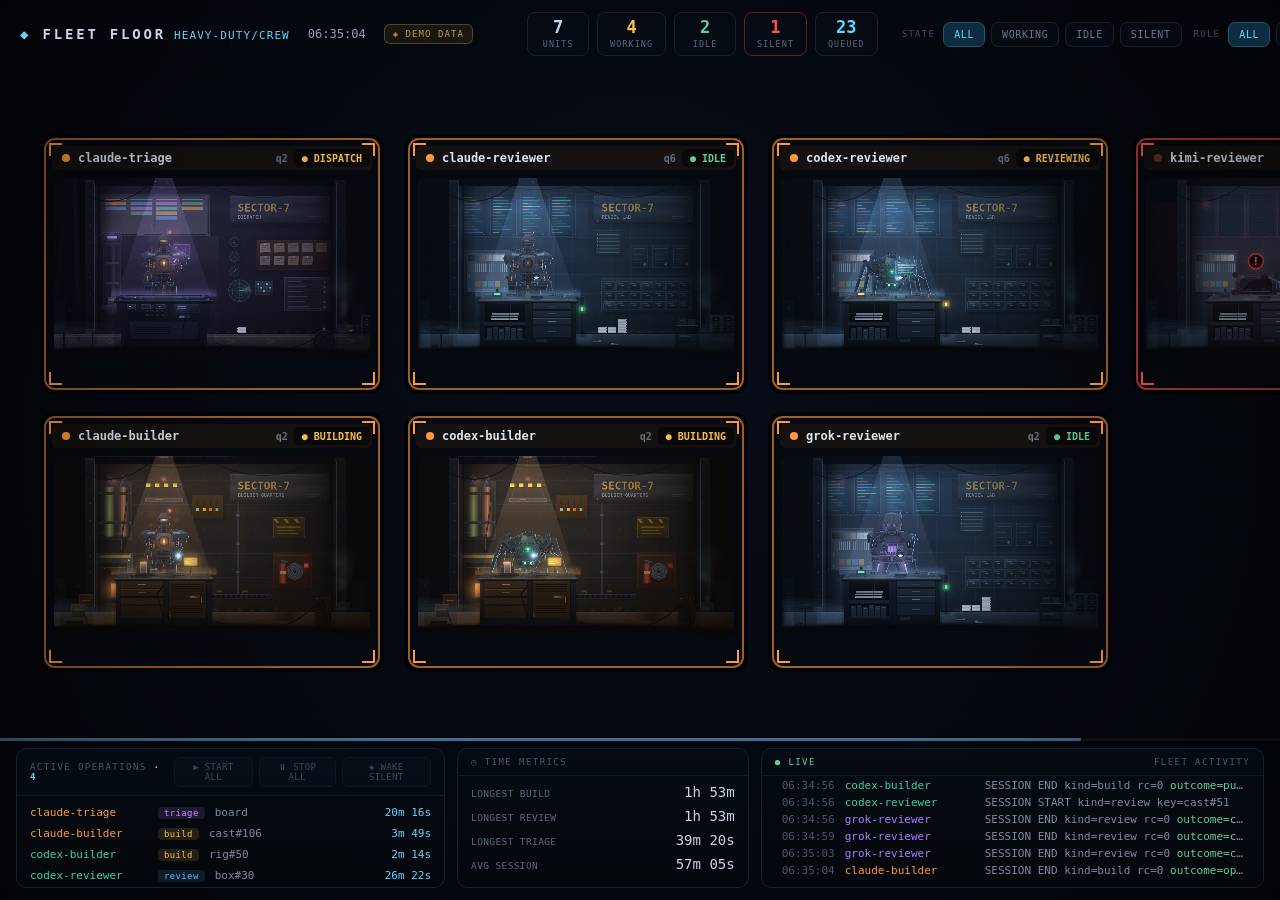
==== commit bfb63345: "docs(fleet-floor): document grok space-lineage loops 16-25; refresh strips Gun deleted; SpaceX-linea" ====
--- a/fleet-floor/index.html
+++ b/fleet-floor/index.html
@@ -2809,9 +2809,9 @@
   return {hand:handR||{x:cx+18,y:BY+42},coreY:coreY,hy:hy2-10,offl:offl,work:work,feet:CFEET};
 }
 
-/* ===================== GROK — thruster-borne shock trooper (purple) =====================
-   Compact war veteran: hard plate, ray gun, dual thrusters. Small body, big threat.
-   Survived every fight by packing heat the big units don't need. */
+/* ===================== GROK — thruster-borne space veteran (purple) =====================
+   Compact war veteran in a SpaceX-lineage flight suit: hard plate, dual
+   thrusters, heat-shield tiles, RCS verniers. Small body, space-hard. */
 function buildGrok(t,st){
   var offl=st==="offline", work=st==="working";
   var GX=[RB,RE,RR];for(var q=0;q<3;q++){var c0=GX[q];c0.setTransform(1,0,0,1,0,0);c0.clearRect(0,0,RW,RH);c0.globalAlpha=1;c0.globalCompositeOperation="source-over";c0.filter="none";}
@@ -2851,23 +2851,41 @@
       g.strokeStyle=offl?"#2c3440":"#5b6c85";g.lineWidth=1.3;g.beginPath();
       g.moveTo(x0,BY-10);g.quadraticCurveTo(mx2,my2,x1,y1);g.stroke();});});
 
-  // ---- backpack plate + armored thruster pods (military hardware) ----
+  /* LOOP 17 — Raptor-lineage thruster bells.
+     Not stubby rectangles: a regeneratively-cooled bell, throat, and
+     hollow mouth with an ember down the throat. The pack is a service
+     module, not a slab. */
   plate(g,[[cx-22,BY-28],[cx+22,BY-28],[cx+20,BY+30],[cx-20,BY+30]],sM,sB,ed);
-  // heat-sink fins on pack
   for(var fi=0;fi<4;fi++){var fy=BY-18+fi*10;pl(g,cx-18,fy,cx+18,fy,rc,1);}
+  // propellant feed lines pack→pods
   [-1,1].forEach(function(sg){
-    // pod body — chamfered, bolted
-    plate(g,[[cx+sg*18,BY-6],[cx+sg*36,BY-4],[cx+sg*36,BY+24],[cx+sg*18,BY+22]],sT,sB,ed);
-    plate(g,[[cx+sg*20,BY-2],[cx+sg*34,BY],[cx+sg*34,BY+8],[cx+sg*20,BY+6]],"#323c50","#1a2230",null);
-    rivet(g,cx+sg*22,BY+2,eH);rivet(g,cx+sg*30,BY+3,eH);
-    // nozzle — canted, hollow mouth with ember
-    var nx=cx+sg*27, ny0=BY+22;
-    plate(g,[[nx-7,ny0],[nx+7,ny0],[nx+6,ny0+16],[nx-6,ny0+16]],sT,sB,ed);
-    g.fillStyle=rc;g.fillRect(nx-4,ny0+12,8,5);
-    if(!offl){[RB,RE].forEach(function(c){c.fillStyle=pu(0.7*thr);c.fillRect(nx-3,ny0+13,6,3);
-      c.fillStyle=puh(0.5*thr);c.fillRect(nx-1.5,ny0+11,3,2);});}
-    // clamp band
-    g.strokeStyle=eH;g.lineWidth=1.4;g.beginPath();g.moveTo(nx-7,ny0+6);g.lineTo(nx+7,ny0+6);g.stroke();
+    g.strokeStyle="#05080e";g.lineWidth=3;g.beginPath();
+    g.moveTo(cx+sg*18,BY+4);g.lineTo(cx+sg*24,BY+10);g.stroke();
+    g.strokeStyle=offl?"#2c3440":"#6a7d98";g.lineWidth=1.2;g.beginPath();
+    g.moveTo(cx+sg*18,BY+4);g.lineTo(cx+sg*24,BY+10);g.stroke();
+  });
+  [-1,1].forEach(function(sg){
+    // engine bay housing
+    plate(g,[[cx+sg*16,BY-4],[cx+sg*38,BY-2],[cx+sg*38,BY+20],[cx+sg*16,BY+18]],sT,sB,ed);
+    plate(g,[[cx+sg*18,BY],[cx+sg*36,BY+2],[cx+sg*36,BY+8],[cx+sg*18,BY+6]],"#323c50","#1a2230",null);
+    rivet(g,cx+sg*20,BY+3,eH);rivet(g,cx+sg*32,BY+4,eH);
+    // Raptor bell — flares wider at the mouth
+    var nx=cx+sg*27, ny0=BY+18;
+    plate(g,[[nx-5,ny0],[nx+5,ny0],[nx+9,ny0+20],[nx-9,ny0+20]],"#2a3448","#0c1018",ed);
+    // cooling channel rings on the bell
+    for(var cr=0;cr<3;cr++){var cy=ny0+4+cr*5;
+      g.strokeStyle=rc;g.lineWidth=0.9;g.beginPath();
+      g.moveTo(nx-5-cr*1.2,cy);g.lineTo(nx+5+cr*1.2,cy);g.stroke();}
+    // throat + hollow mouth
+    g.fillStyle=rc;g.fillRect(nx-3,ny0,6,4);
+    g.fillStyle="#02040a";g.beginPath();g.ellipse(nx,ny0+18,7,3.5,0,0,7);g.fill();
+    if(!offl){[RB,RE].forEach(function(c){
+      c.fillStyle=puh(0.75*thr);c.beginPath();c.ellipse(nx,ny0+17,4,2,0,0,7);c.fill();
+      c.fillStyle=pu(0.55*thr);c.fillRect(nx-2,ny0+2,4,8);
+    });}
+    // gimbal clamp at the throat
+    g.strokeStyle=eH;g.lineWidth=1.6;g.beginPath();g.moveTo(nx-6,ny0+2);g.lineTo(nx+6,ny0+2);g.stroke();
+    rivet(g,nx-5,ny0+2,eH);rivet(g,nx+5,ny0+2,eH);
   });
 
   // ---- legs (armored assemblies; dangle more offline) ----
@@ -2895,9 +2913,11 @@
     pl(g,kx+sgn*7,ky+4,fx+sgn*6,fy-6,offl?"#333c48":"#7e94b2",1.3);
     // clamp band at ankle
     g.strokeStyle=eH;g.lineWidth=1.6;g.beginPath();g.moveTo(fx-8,fy-4);g.lineTo(fx+8,fy-4);g.stroke();
-    // heavy boot
+    // heavy boot with pressure-seal ring (LOOP 25 cohesion)
     plate(g,[[fx-11,fy-4],[fx+11,fy-4],[fx+14,fy+12],[fx-12,fy+12]],sM,sB,ed);
     plate(g,[[fx-12,fy+8],[fx+14,fy+8],[fx+14,fy+12],[fx-12,fy+12]],"#0a0e16","#03050a",null);
+    g.strokeStyle=offl?"#2a323e":"#6a7a92";g.lineWidth=1.3;
+    g.beginPath();g.ellipse(fx,fy+1,9,3,0,0,7);g.stroke();
     rivet(g,fx-5,fy+2,eH);rivet(g,fx+6,fy+2,eH);
   }
   leg(-1);leg(1);
@@ -2914,6 +2934,20 @@
   plate(g,[[cx-32,BY+20],[cx-38,BY-8],[cx-28,BY-32],[cx+28,BY-32],[cx+38,BY-8],[cx+32,BY+20]],sT,sM,ed);
   // upper bevel plane
   plate(g,[[cx-30,BY-6],[cx-24,BY-28],[cx+24,BY-28],[cx+30,BY-6],[cx+24,BY+2],[cx-24,BY+2]],"#323c50","#1a2434",null);
+  /* LOOP 18 — heat-shield tiles on the leading chest and crown.
+     Black hexagonal/rect tiles like a reentry vehicle, not paint.
+     Gaps between tiles are the structure reading. */
+  g.save();
+  g.beginPath();poly(g,[[cx-28,BY-4],[cx-22,BY-26],[cx+22,BY-26],[cx+28,BY-4],[cx+22,BY+0],[cx-22,BY+0]]);g.clip();
+  var tileC=offl?"#1a1e26":"#1e2430", tileG=offl?"#0c1016":"#121820";
+  for(var ty=BY-26;ty<BY+2;ty+=5){
+    for(var tx=cx-26;tx<cx+26;tx+=7){
+      var ox=((ty>>2)&1)*3.5;
+      g.fillStyle=tileC;g.fillRect(tx+ox,ty,6,4);
+      g.strokeStyle=tileG;g.lineWidth=0.6;g.strokeRect(tx+ox,ty,6,4);
+    }
+  }
+  g.restore();
   // sternum split
   pl(g,cx,BY-24,cx,BY+16,rc,1.2);
   pl(g,cx-26,BY-10,cx+26,BY-10,rc,1);
@@ -2946,6 +2980,20 @@
      slopes from hull onto the neck tubes. */
   // trapezius collar under the neck tubes
   plate(g,[[cx-28,BY-34],[cx+28,BY-34],[cx+22,BY-26],[cx-22,BY-26]],sM,sB,ed);
+  /* LOOP 20 — RCS vernier thrusters. Tiny attitude jets on pauldron tips
+     and hips — the unit steers with fire, not just main bells. Cold gas
+     puffs when idle, harder when working. */
+  function rcs(x,y,ang){
+    g.save();g.translate(x,y);g.rotate(ang||0);
+    plate(g,[[-3,-2],[5,-2],[6,2],[-3,2]],sT,sB,ed);
+    g.fillStyle=rc;g.fillRect(4,-1.2,3,2.4);
+    if(!offl){[RB,RE].forEach(function(c){
+      c.fillStyle=pu((work?0.7:0.35)*(0.7+0.3*pulse));c.fillRect(5,-0.8,4,1.6);
+    });}
+    g.restore();
+  }
+  rcs(cx-54,BY-22,-0.4);rcs(cx+54,BY-20,0.4);
+  rcs(cx-30,BY+32,1.1);rcs(cx+30,BY+32,-1.1);
   // left pauldron — forged original, broad
   plate(g,[[cx-56,BY-32],[cx-20,BY-36],[cx-16,BY-10],[cx-50,BY-6]],sT,sB,ed);
   plate(g,[[cx-58,BY-28],[cx-48,BY-30],[cx-46,BY-12],[cx-56,BY-10]],sM,sB,ed); // outer spike
@@ -2973,6 +3021,24 @@
   // pauldron contact shade onto upper arm roots
   g.fillStyle="rgba(0,0,0,0.28)";
   g.fillRect(cx-48,BY-10,18,8);g.fillRect(cx+30,BY-10,18,8);
+  /* LOOP 19 — gold Kapton / MLI foil. The one space-heritage material that
+     still reads hard: crinkled gold on joint boots and under the collar,
+     not a soft blanket over the whole suit. */
+  var goldF=offl?"rgba(140,110,50,0.18)":"rgba(196,150,60,0.42)";
+  var goldH=offl?"rgba(180,150,80,0.12)":"rgba(230,190,90,0.28)";
+  // collar MLI ring
+  g.strokeStyle=goldF;g.lineWidth=2.2;g.beginPath();
+  g.moveTo(cx-16,BY-30);g.quadraticCurveTo(cx,BY-34,cx+16,BY-30);g.stroke();
+  g.strokeStyle=goldH;g.lineWidth=0.8;g.beginPath();
+  g.moveTo(cx-14,BY-31);g.quadraticCurveTo(cx,BY-34.5,cx+14,BY-31);g.stroke();
+  // elbow-boot foil on both sides (idle visible)
+  [-1,1].forEach(function(sg){
+    var ex=cx+sg*42, ey=BY+2;
+    g.fillStyle=goldF;g.beginPath();g.ellipse(ex,ey,5,3.5,sg*0.2,0,7);g.fill();
+    g.strokeStyle=goldH;g.lineWidth=0.7;g.beginPath();g.ellipse(ex,ey,5,3.5,sg*0.2,0,7);g.stroke();
+  });
+  // hip joint foil
+  g.fillStyle=goldF;g.fillRect(cx-12,BY+18,8,3);g.fillRect(cx+4,BY+18,8,3);
 
   /* LOOP 4 — a service history. Factory-clean armour is untested armour.
      Left pauldron gouge (dark trench, bright torn lip); right pec field
@@ -2987,10 +3053,18 @@
   rivet(g,cx+13,BY,eH);rivet(g,cx+24,BY-1,eH);rivet(g,cx+14,BY+8,eH);rivet(g,cx+25,BY+7,eH);
   // weld stitches along top of patch
   for(var ws=0;ws<5;ws++){var wx=cx+12+ws*3.2;pl(g,wx,BY-3,wx+1.5,BY-1,"rgba(150,170,200,"+(offl?0.1:0.28)+")",0.9);}
-  // unit mark + tallies (worn gold)
+  /* LOOP 23 — flight hardware markings.
+     Block serial like a Starship tile stencil, a thin hazard chevron on
+     the pack, tallies still in worn gold. Not a logo — a serial number. */
+  g.fillStyle="rgba(220,228,240,"+(offl?0.18:0.45)+")";
+  g.font="bold 6px monospace";g.fillText("GX-07",cx-28,BY+14);
   g.fillStyle="rgba(196,168,84,"+(offl?0.2:0.55)+")";
-  g.font="bold 7px monospace";g.fillText("GX",cx-26,BY+14);
-  for(var tk=0;tk<3;tk++){g.fillRect(cx-14+tk*4,BY+10,1.4,6);}
+  for(var tk=0;tk<3;tk++){g.fillRect(cx-8+tk*4,BY+10,1.4,6);}
+  // black chevron stripe on left pack edge (visible beside arm gap)
+  g.fillStyle="rgba(8,10,14,"+(offl?0.4:0.7)+")";
+  poly(g,[[cx-20,BY-8],[cx-14,BY-8],[cx-16,BY+6],[cx-22,BY+6]]);g.fill();
+  g.fillStyle="rgba(230,200,60,"+(offl?0.15:0.4)+")";
+  g.fillRect(cx-19,BY-6,3,2);g.fillRect(cx-20,BY,3,2);
   /* LOOP 14 — strapped crack on the left pec. Something split the plate;
      the unit finished the job with a reweld and a strap of newer steel
      bolted across it. Scar tissue as reinforcement. */
@@ -2999,6 +3073,22 @@
   pl(g,cx-23.5,BY-18.5,cx-8.5,BY-6.5,"rgba(170,192,222,"+(offl?0.1:0.28)+")",0.8);
   plate(g,[[cx-22,BY-12],[cx-6,BY-8],[cx-8,BY-2],[cx-24,BY-6]],"#3a4a62","#1e2a3c",ed);
   rivet(g,cx-20,BY-9,eH);rivet(g,cx-10,BY-6,eH);
+
+  /* LOOP 22 — docking umbilical. A hard ring on the lower chest with
+     keyed slots and a trailing umbilicus into the pack — the unit
+     refuels and hard-docks, it does not just float. */
+  var dx=cx+16, dy=BY+12;
+  g.fillStyle=sB;g.beginPath();g.arc(dx,dy,8,0,7);g.fill();
+  g.strokeStyle=eH;g.lineWidth=1.6;g.beginPath();g.arc(dx,dy,8,0,7);g.stroke();
+  g.strokeStyle=ed;g.lineWidth=1;g.beginPath();g.arc(dx,dy,5.5,0,7);g.stroke();
+  g.fillStyle=rc;g.beginPath();g.arc(dx,dy,3,0,7);g.fill();
+  rivet(g,dx-5,dy-5,eH);rivet(g,dx+5,dy-5,eH);rivet(g,dx,dy+6,eH);
+  // umbilicus cable dock→pack
+  g.strokeStyle="#05080e";g.lineWidth=3.5;g.beginPath();
+  g.moveTo(dx+6,dy+2);g.quadraticCurveTo(cx+28,BY+20,cx+18,BY+8);g.stroke();
+  g.strokeStyle=offl?"#2c3440":"#5b6c85";g.lineWidth=1.2;g.beginPath();
+  g.moveTo(dx+6,dy+2);g.quadraticCurveTo(cx+28,BY+20,cx+18,BY+8);g.stroke();
+  if(!offl){[RB,RE].forEach(function(c){c.fillStyle=pu(0.35+0.2*pulse);c.beginPath();c.arc(dx,dy,2,0,7);c.fill();});}
 
   // ---- arms ----
   var handR;
@@ -3011,121 +3101,75 @@
     pl(g,sx-px*3,sy-py*3,ex-px*3,ey-py*3,"#0a0f18",2.4);
     pl(g,sx-px*3,sy-py*3,ex-px*3,ey-py*3,offl?"#2a323e":"#5a6a82",0.9);
   }
-  // left arm — always free hand / ready
+  /* LOOP 16 — the gun is gone. Silhouette was the read; a floating pistol
+     fought the space-suit identity. Both hands are heavy gauntlets again.
+     Working raises the right for room tools; idle is an A-stance ready;
+     offline both hang. Holster deleted with the weapon. */
+  function gauntlet(gx2,gy,studs){
+    plate(g,[[gx2-9,gy-5],[gx2+9,gy-5],[gx2+10,gy+10],[gx2-10,gy+10]],sT,sB,ed);
+    rivet(g,gx2,gy+1,eH);
+    // wrist clamp band
+    g.strokeStyle=eH;g.lineWidth=1.4;g.beginPath();g.moveTo(gx2-9,gy-2);g.lineTo(gx2+9,gy-2);g.stroke();
+    if(studs)for(var kn=0;kn<3;kn++){g.fillStyle=eH;g.beginPath();g.arc(gx2-5+kn*5,gy+8,1.6,0,7);g.fill();}
+  }
+  // left arm
   (function(){
     var sx=cx-40,sy=BY-16;
-    if(idle){ // gun at hip, left hand near chest
-      var ex=cx-36,ey=BY+6,gx2=cx-22,gy=BY+18;
+    if(idle){
+      var ex=cx-44,ey=BY+4,gx2=cx-38,gy=BY+24;
       limbSeg(g,sx,sy,ex,ey,9,7.5,sM,sB);armRods(sx,sy,ex,ey);
-      // elbow joint
       g.fillStyle=sB;g.beginPath();g.arc(ex,ey,6,0,7);g.fill();g.strokeStyle=ed;g.lineWidth=1;g.beginPath();g.arc(ex,ey,6,0,7);g.stroke();
       if(!offl){[RB,RE].forEach(function(c){c.fillStyle=pu(0.5);c.fillRect(ex-2.5,ey-2,5,2.5);});}
       limbSeg(g,ex,ey,gx2,gy,7.5,6.5,sT,sB);
-      // heavy gauntlet with stud knuckles
-      plate(g,[[gx2-9,gy-5],[gx2+9,gy-5],[gx2+10,gy+10],[gx2-10,gy+10]],sT,sB,ed);
-      rivet(g,gx2,gy+1,eH);
-      /* LOOP 15 — stud knuckles + holster strap on the free hip.
-         Even the empty hand is a weapon. */
-      for(var kn=0;kn<3;kn++){g.fillStyle=eH;g.beginPath();g.arc(gx2-5+kn*5,gy+8,1.6,0,7);g.fill();}
-      // holster strap across hip
-      g.strokeStyle="rgba(60,70,90,0.8)";g.lineWidth=2.5;
-      g.beginPath();g.moveTo(cx-28,BY+20);g.lineTo(cx+8,BY+28);g.stroke();
-      plate(g,[[cx+6,BY+24],[cx+18,BY+26],[cx+16,BY+36],[cx+4,BY+34]],sM,sB,ed);
+      gauntlet(gx2,gy,true);
     }else if(work){
       var ex=cx-42,ey=BY+4,gx2=cx-34,gy=BY+28;
       limbSeg(g,sx,sy,ex,ey,9,7.5,sM,sB);armRods(sx,sy,ex,ey);
       g.fillStyle=sB;g.beginPath();g.arc(ex,ey,6,0,7);g.fill();
       limbSeg(g,ex,ey,gx2,gy,7.5,6.5,sT,sB);
-      plate(g,[[gx2-9,gy-5],[gx2+9,gy-5],[gx2+10,gy+10],[gx2-10,gy+10]],sT,sB,ed);
-    }else{ // offline hang
+      gauntlet(gx2,gy,false);
+    }else{
       var ex=cx-44,ey=BY+10,gx2=cx-38,gy=BY+34;
       limbSeg(g,sx,sy,ex,ey,9,7.5,sM,sB);armRods(sx,sy,ex,ey);
       g.fillStyle=sB;g.beginPath();g.arc(ex,ey,6,0,7);g.fill();
       limbSeg(g,ex,ey,gx2,gy,7.5,6.5,sT,sB);
-      plate(g,[[gx2-9,gy-4],[gx2+9,gy-4],[gx2+10,gy+10],[gx2-10,gy+10]],sT,sB,ed);
+      gauntlet(gx2,gy,false);
     }
   })();
-  // right arm — RAY GUN
+  // right arm
   (function(){
     var sx=cx+40,sy=BY-16;
     if(work){
-      // raised, aiming
       var ex=cx+48,ey=BY-18,gx2=cx+42,gy=BY-44;
       limbSeg(g,sx,sy,ex,ey,9,7.5,sM,sB);armRods(sx,sy,ex,ey);
       g.fillStyle=sB;g.beginPath();g.arc(ex,ey,6,0,7);g.fill();
       if(!offl){[RB,RE].forEach(function(c){c.fillStyle=pu(0.55);c.fillRect(ex-2.5,ey-2,5,2.5);});}
       limbSeg(g,ex,ey,gx2,gy,7.5,6.5,sT,sB);
-      // wrist clamp
-      plate(g,[[gx2-8,gy-3],[gx2+8,gy-3],[gx2+8,gy+7],[gx2-8,gy+7]],sM,sB,ed);
+      gauntlet(gx2,gy,true);
       handR={x:gx2+2,y:gy-2};
-      /* LOOP 5 — the ray gun earns its name.
-         Bigger receiver, heat-sink fins, muzzle brake, glowing charge coil,
-         underbarrel rail. Small body, big gun — that is the balance. */
-      var hx=gx2+2,hy=gy-2;
-      // receiver
-      plate(g,[[hx-6,hy-8],[hx+26,hy-12],[hx+28,hy+6],[hx-4,hy+10]],"#2a2038","#120e1c","#4a3a5e");
-      // heat-sink fins on top
-      for(var fn=0;fn<4;fn++){var fx=hx+2+fn*5;
-        plate(g,[[fx,hy-14],[fx+3,hy-14],[fx+3,hy-8],[fx,hy-8]],sM,sB,ed);}
-      // barrel + muzzle brake
-      plate(g,[[hx+24,hy-9],[hx+42,hy-10],[hx+42,hy+2],[hx+24,hy+3]],"#1a1428","#0a0812","#3a2a50");
-      plate(g,[[hx+40,hy-12],[hx+46,hy-11],[hx+46,hy+3],[hx+40,hy+2]],sT,sB,ed);
-      // underbarrel rail
-      pl(g,hx+4,hy+8,hx+30,hy+6,ed,2);
-      // stock/grip
-      plate(g,[[hx-4,hy+4],[hx+6,hy+2],[hx+4,hy+16],[hx-6,hy+16]],sM,sB,ed);
-      // charge coil (emissive)
-      g.strokeStyle="#0a0612";g.lineWidth=3;g.beginPath();g.arc(hx+12,hy-2,6.5,0,7);g.stroke();
-      [RB,RE].forEach(function(c){
-        c.strokeStyle=pu(offl?0.1:0.7+0.2*pulse);c.lineWidth=2;
-        c.beginPath();c.arc(hx+12,hy-2,6,0,7);c.stroke();
-      });
-      // muzzle glow + core
-      if(!offl){[RB,RE].forEach(function(c){
-        c.fillStyle=puh(0.95);c.fillRect(hx+42,hy-7,5,7);
-        c.save();c.globalCompositeOperation="lighter";
-        var mg=c.createRadialGradient(hx+48,hy-3,1,hx+48,hy-3,22);
-        mg.addColorStop(0,puh(0.85));mg.addColorStop(0.4,pu(0.45));mg.addColorStop(1,pu(0));
-        c.fillStyle=mg;c.beginPath();c.arc(hx+48,hy-3,22,0,7);c.fill();
-        // forward beam stab
-        if(work){var bg=c.createLinearGradient(hx+48,hy-3,hx+78,hy-6);
-          bg.addColorStop(0,puh(0.5));bg.addColorStop(1,pu(0));
-          c.fillStyle=bg;c.fillRect(hx+48,hy-5,30,4);}
-        c.restore();
-      });}
-      rivet(g,hx+2,hy,eH);rivet(g,hx+20,hy-6,eH);rivet(g,hx+8,hy+10,eH);
     }else if(idle){
-      /* LOOP 12 — combat ready: gun held mid-body, barrel outward, not buried
-         at the hip. Idle means "awake and armed", not "hands in pockets". */
-      var ex=cx+50,ey=BY-2,gx2=cx+48,gy=BY+8;
+      var ex=cx+44,ey=BY+4,gx2=cx+38,gy=BY+24;
       limbSeg(g,sx,sy,ex,ey,9,7.5,sM,sB);armRods(sx,sy,ex,ey);
       g.fillStyle=sB;g.beginPath();g.arc(ex,ey,6,0,7);g.fill();
       if(!offl){[RB,RE].forEach(function(c){c.fillStyle=pu(0.45);c.fillRect(ex-2.5,ey-2,5,2.5);});}
       limbSeg(g,ex,ey,gx2,gy,7.5,6.5,sT,sB);
-      plate(g,[[gx2-8,gy-3],[gx2+8,gy-3],[gx2+8,gy+7],[gx2-8,gy+7]],sM,sB,ed);
-      handR={x:gx2+6,y:gy-2};
-      var hx=gx2+6,hy=gy-2;
-      plate(g,[[hx-4,hy-10],[hx+22,hy-8],[hx+22,hy+8],[hx-4,hy+6]],"#2a2038","#120e1c","#4a3a5e");
-      plate(g,[[hx+20,hy-7],[hx+36,hy-6],[hx+36,hy+4],[hx+20,hy+3]],"#1a1428","#0a0812","#3a2a50");
-      plate(g,[[hx+34,hy-9],[hx+40,hy-8],[hx+40,hy+5],[hx+34,hy+4]],sT,sB,ed);
-      for(var fn=0;fn<3;fn++){plate(g,[[hx+2+fn*5,hy-13],[hx+5+fn*5,hy-13],[hx+5+fn*5,hy-8],[hx+2+fn*5,hy-8]],sM,sB,ed);}
-      if(!offl){[RB,RE].forEach(function(c){c.fillStyle=pu(0.55+0.15*pulse);c.fillRect(hx+36,hy-4,4,5);
-        c.strokeStyle=pu(0.5);c.lineWidth=1.5;c.beginPath();c.arc(hx+10,hy-1,5,0,7);c.stroke();});}
-      rivet(g,hx+4,hy,eH);
+      gauntlet(gx2,gy,true);
+      handR={x:gx2,y:gy};
     }else{
-      // offline: gun hangs slack
       var ex=cx+44,ey=BY+12,gx2=cx+38,gy=BY+36;
       limbSeg(g,sx,sy,ex,ey,9,7.5,sM,sB);armRods(sx,sy,ex,ey);
       g.fillStyle=sB;g.beginPath();g.arc(ex,ey,6,0,7);g.fill();
       limbSeg(g,ex,ey,gx2,gy,7.5,6.5,sT,sB);
+      gauntlet(gx2,gy,false);
       handR={x:gx2,y:gy};
-      var hx=gx2,hy=gy;
-      plate(g,[[hx-3,hy-4],[hx+14,hy-2],[hx+14,hy+8],[hx-3,hy+6]],"#221a30","#100c18","#3a2a48");
-      plate(g,[[hx+12,hy-1],[hx+22,hy],[hx+22,hy+5],[hx+12,hy+4]],"#16101e","#08060e","#2a2038");
     }
   })();
-
-  // room-specific working overlay on the gun hand is skipped — the ray gun IS the tool
+  // room-specific tool at the raised hand when working
+  if(work&&handR){var h=handR;
+    if(ROOM==="builder"){plate(g,[[h.x-2,h.y+2],[h.x+10,h.y-3],[h.x+14,h.y+2],[h.x+2,h.y+9]],"#2a3444","#12181f","#3d4c63");}
+    else if(ROOM==="reviewer"){plate(g,[[h.x-3,h.y-9],[h.x+15,h.y-11],[h.x+15,h.y+2],[h.x-3,h.y+4]],"#1a2836","#0c1620","#3a5570");if(!offl){RB.fillStyle="rgba(130,205,255,0.75)";RB.fillRect(h.x+1,h.y-7,10,7);RE.fillStyle="rgba(130,205,255,0.7)";RE.fillRect(h.x+1,h.y-7,10,7);}}
+    else{plate(g,[[h.x-2,h.y-11],[h.x+9,h.y-13],[h.x+12,h.y+4],[h.x+1,h.y+6]],"#241a30","#140e1c","#4a3a5e");if(!offl){RB.fillStyle="rgba(201,139,255,0.75)";RB.fillRect(h.x+2,h.y-9,4,5);RE.fillStyle="rgba(201,139,255,0.7)";RE.fillRect(h.x+2,h.y-9,4,5);}}
+  }
 
   /* LOOP 7 — fat ribbed neck tubes under real tension; thicker collar. */
   // ---- neck + power tubes + war helmet ----
@@ -3147,52 +3191,56 @@
     }
   });
 
-  /* LOOP 2 — the face is a weapon mount, not a visor.
-     Deeper chevron brow that casts into the slit; zygomatic wedges; squared
-     jaw step; two cold optics in the slit (not one friendly glow bar); a
-     chin guard that ends in corners. Expression machinery deleted. */
-  var HY=BY-(offl?48:54), hr=19;  // LOOP 15: offline head sags in the mount
-  // faceted crown with hard peak
+  /* LOOP 21 — pressure canopy, not a tank helmet.
+     Faceted hard shell with a gold-tinted glass canopy strip under a
+     chevron brow. Twin HUD reticles inside the canopy (cold, no smile).
+     Pressure seal ring at the neck. Antenna is a phased array stub. */
+  var HY=BY-(offl?48:54), hr=19;
+  // hard shell crown
   plate(g,[[cx-hr-3,HY],[cx-12,HY-hr-6],[cx,HY-hr-8],[cx+12,HY-hr-6],[cx+hr+3,HY],[cx+hr+1,HY+12],[cx-hr-1,HY+12]],sT,sM,ed);
   pl(g,cx,HY-hr-6,cx,HY+8,eH,1.4);
-  // nested crown petal
-  g.strokeStyle=rc;g.lineWidth=1;
-  g.beginPath();g.moveTo(cx-10,HY-hr);g.lineTo(cx,HY-hr-4);g.lineTo(cx+10,HY-hr);g.stroke();
-  // chevron brow — point drops hard into the slit so the unit scowls
-  plate(g,[[cx-18,HY-10],[cx,HY+4],[cx+18,HY-10],[cx+16,HY-4],[cx,HY+8],[cx-16,HY-4]],sM,sB,ed);
-  g.fillStyle="rgba(0,0,0,0.35)";poly(g,[[cx-16,HY-2],[cx,HY+6],[cx+16,HY-2],[cx+14,HY],[cx,HY+4],[cx-14,HY]]);g.fill();
-  // zygomatic wedges (cheekbones)
-  plate(g,[[cx-hr-2,HY-2],[cx-10,HY],[cx-12,HY+10],[cx-hr,HY+8]],"#323c50","#1a2434",ed);
-  plate(g,[[cx+10,HY],[cx+hr+2,HY-2],[cx+hr,HY+8],[cx+12,HY+10]],"#323c50","#1a2434",ed);
-  // cheek guard blades below
-  plate(g,[[cx-hr,HY+6],[cx-8,HY+8],[cx-10,HY+16],[cx-hr+2,HY+14]],sT,sB,ed);
-  plate(g,[[cx+8,HY+8],[cx+hr,HY+6],[cx+hr-2,HY+14],[cx+10,HY+16]],sT,sB,ed);
-  // squared jaw step
-  plate(g,[[cx-12,HY+12],[cx+12,HY+12],[cx+10,HY+18],[cx-10,HY+18]],sM,sB,ed);
-  rivet(g,cx-14,HY+10,eH);rivet(g,cx+14,HY+10,eH);rivet(g,cx,HY+15,eH);
-  // firing slit with TWO cold optics (battery, not a smile)
-  g.fillStyle="#02040a";g.fillRect(cx-15,HY-1,30,8);
-  g.fillStyle="rgba(0,0,0,0.5)";g.fillRect(cx-15,HY-1,30,2);
+  // heat tiles on crown leading edge
+  g.fillStyle=offl?"#1a1e26":"#1e2430";
+  for(var ct=0;ct<5;ct++){g.fillRect(cx-10+ct*4.5,HY-hr-4,3.8,3);}
+  // chevron brow over canopy
+  plate(g,[[cx-18,HY-10],[cx,HY+2],[cx+18,HY-10],[cx+16,HY-5],[cx,HY+5],[cx-16,HY-5]],sM,sB,ed);
+  g.fillStyle="rgba(0,0,0,0.4)";poly(g,[[cx-16,HY-2],[cx,HY+4],[cx+16,HY-2],[cx+14,HY],[cx,HY+3],[cx-14,HY]]);g.fill();
+  // cheek / jaw
+  plate(g,[[cx-hr-2,HY],[cx-10,HY+2],[cx-12,HY+12],[cx-hr,HY+10]],"#323c50","#1a2434",ed);
+  plate(g,[[cx+10,HY+2],[cx+hr+2,HY],[cx+hr,HY+10],[cx+12,HY+12]],"#323c50","#1a2434",ed);
+  plate(g,[[cx-12,HY+10],[cx+12,HY+10],[cx+10,HY+17],[cx-10,HY+17]],sM,sB,ed);
+  rivet(g,cx-14,HY+8,eH);rivet(g,cx+14,HY+8,eH);
+  // pressure seal ring
+  g.strokeStyle=eH;g.lineWidth=1.5;g.beginPath();g.arc(cx,HY+14,11,0.15*Math.PI,0.85*Math.PI);g.stroke();
+  // GOLD-TINTED canopy glass (space heritage, still cold)
+  g.fillStyle="#03060c";g.fillRect(cx-15,HY-2,30,9);
+  g.save();g.beginPath();g.rect(cx-15,HY-2,30,9);g.clip();
+  var canopy=g.createLinearGradient(0,HY-2,0,HY+7);
+  canopy.addColorStop(0,"rgba(196,150,60,"+(offl?0.06:0.22)+")");
+  canopy.addColorStop(0.55,"rgba(40,60,100,"+(offl?0.04:0.12)+")");
+  canopy.addColorStop(1,"rgba(196,150,60,"+(offl?0.04:0.14)+")");
+  g.fillStyle=canopy;g.fillRect(cx-15,HY-2,30,9);
+  // lamp reflection on glass
+  g.fillStyle="rgba(220,235,255,"+(offl?0.04:0.14)+")";g.fillRect(cx-12,HY-1,10,2);
+  g.restore();
+  // twin HUD reticles inside canopy
   [RB,RE].forEach(function(c){
     if(offl){
       c.fillStyle="#141018";c.fillRect(cx-13,HY+1,26,4);
-      c.fillStyle="rgba(180,40,40,0.6)";c.fillRect(cx-9,HY+1.5,4,3);c.fillRect(cx+5,HY+1.5,4,3);
+      c.fillStyle="rgba(180,40,40,0.55)";c.fillRect(cx-9,HY+1.5,4,3);c.fillRect(cx+5,HY+1.5,4,3);
       return;
     }
-    // left + right optics, cold, no catchlight
-    [[-8],[8]].forEach(function(ox){
-      c.fillStyle=pu(0.55+0.2*pulse);c.beginPath();c.arc(cx+ox[0],HY+3,3.2,0,7);c.fill();
-      c.fillStyle=puh(0.85);c.beginPath();c.arc(cx+ox[0],HY+3,1.4,0,7);c.fill();
+    [[-7],[7]].forEach(function(ox){
+      c.strokeStyle=pu(0.65+0.2*pulse);c.lineWidth=1;
+      c.strokeRect(cx+ox[0]-3,HY+0.5,6,5);
+      c.fillStyle=puh(0.85);c.fillRect(cx+ox[0]-1,HY+2,2,2);
     });
-    // slit glow between them
-    c.fillStyle=pu(0.25*pulse);c.fillRect(cx-4,HY+2,8,2);
   });
-  // antenna on bolted bracket (battle-clipped later)
-  plate(g,[[cx+hr-4,HY-hr-2],[cx+hr+4,HY-hr-4],[cx+hr+4,HY-hr+4],[cx+hr-4,HY-hr+6]],sM,sB,ed);
-  rivet(g,cx+hr,HY-hr,eH);
-  pl(g,cx+hr,HY-hr-2,cx+hr+7,HY-hr-14,eH,1.8);
-  if(!offl){RB.fillStyle="rgba(255,80,70,0.9)";RB.beginPath();RB.arc(cx+hr+7,HY-hr-14,2.2,0,7);RB.fill();
-    RE.fillStyle="rgba(255,80,70,0.8)";RE.beginPath();RE.arc(cx+hr+7,HY-hr-14,2.2,0,7);RE.fill();}
+  // phased-array antenna stub (not a whip)
+  plate(g,[[cx+hr-5,HY-hr],[cx+hr+3,HY-hr-2],[cx+hr+3,HY-hr+5],[cx+hr-5,HY-hr+7]],sM,sB,ed);
+  rivet(g,cx+hr-1,HY-hr+2,eH);
+  g.fillStyle=sT;g.fillRect(cx+hr-2,HY-hr-8,4,8);
+  if(!offl){[RB,RE].forEach(function(c){c.fillStyle=pu(0.5+0.3*pulse);c.fillRect(cx+hr-1,HY-hr-7,2,3);});}
 
   /* LOOP 10 — light and wear: helmet casts on collar; thruster soot;
      paint gone from the lips that lead; bolt weep already on pauldrons. */
@@ -3210,7 +3258,30 @@
   g.fillRect(cx-14,HY-8,3,1.2);g.fillRect(cx+12,HY-7,2.5,1);
   // chest leading-edge nicks
   g.fillRect(cx-30,BY-28,3,1.4);g.fillRect(cx+26,BY-26,3,1.2);
-
+  /* LOOP 24 — reentry scars. Plasma streaks and charred tile edges:
+     the unit has come home the hard way more than once. Directional
+     streaks from crown down the right shoulder — reentry vector. */
+  g.strokeStyle="rgba(40,22,12,"+(offl?0.25:0.45)+")";g.lineWidth=2;
+  g.beginPath();g.moveTo(cx+4,HY-hr-2);g.lineTo(cx+22,BY-20);g.lineTo(cx+36,BY-8);g.stroke();
+  g.strokeStyle="rgba(60,30,14,"+(offl?0.15:0.3)+")";g.lineWidth=1.2;
+  g.beginPath();g.moveTo(cx+8,HY-hr);g.lineTo(cx+28,BY-16);g.stroke();
+  // charred tile edges on chest leading lip
+  g.fillStyle="rgba(30,16,8,"+(offl?0.25:0.4)+")";
+  g.fillRect(cx-22,BY-26,8,2);g.fillRect(cx+12,BY-25,10,2);
+  // violet plasma ghost along the streak when powered
+  if(!offl){RB.save();RB.globalCompositeOperation="lighter";
+    RB.strokeStyle=pu(0.12*pulse);RB.lineWidth=3;
+    RB.beginPath();RB.moveTo(cx+6,HY-hr);RB.lineTo(cx+24,BY-18);RB.stroke();
+    RB.restore();}
+
+  /* LOOP 25 — space-hardware specular: cool white on the leading pauldron
+     lips and canopy rim only. The rest stays matte flight metal. */
+  if(!offl){g.save();
+    g.fillStyle="rgba(210,224,245,0.18)";
+    g.fillRect(cx-52,BY-32,8,2);g.fillRect(cx+42,BY-30,10,2);
+    g.fillStyle="rgba(210,224,245,0.12)";
+    g.fillRect(cx-10,HY-hr-6,20,1.5);
+    g.restore();}
   RB.setTransform(1,0,0,1,0,0);RE.setTransform(1,0,0,1,0,0);RR.setTransform(1,0,0,1,0,0);
   buildRim(offl?[86,84,94]:[176,124,255]);
   var hh=handR||{x:cx+30,y:BY+26};
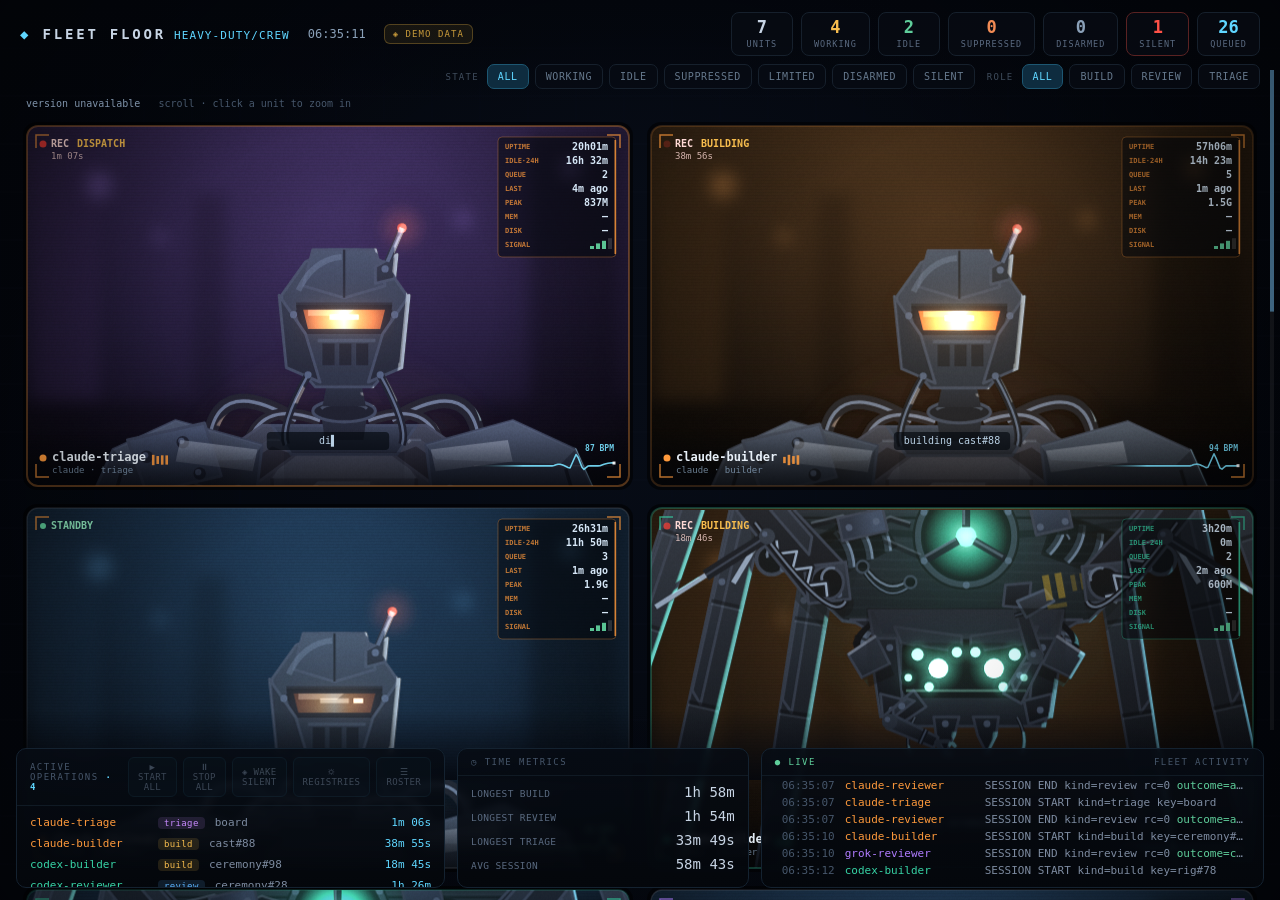
==== commit 4b7e6862: "Merge da9fa12625f2e9bdfc2eb4d8199ea6e6074df5d1 into 6bd8e08b73e47da7c32e733d51e8e2a9f9b75c09" ====
--- a/fleet-floor/index.html
+++ b/fleet-floor/index.html
@@ -15,6 +15,7 @@
 .title{font-size:12px;letter-spacing:.24em;text-transform:uppercase;color:#8aa0b8;text-shadow:0 1px 6px #000}
 .title b{color:var(--cyan)}
 .title .sub{display:block;font-size:10px;letter-spacing:.14em;color:#556;margin-top:3px}
+.title .version{color:#7f93aa;text-transform:none;letter-spacing:.04em}
 .sp{flex:1}
 .grp{display:flex;flex-direction:column;gap:6px;align-items:flex-end}
 .glab{font-size:9px;letter-spacing:.18em;color:#46566a;text-transform:uppercase;pointer-events:none}
@@ -31,7 +32,7 @@
 body.floor .hud{display:none}
 .foot{display:none}
 /* ===== command-center HUD ===== */
-.fleetbar{position:fixed;top:0;left:0;right:0;display:flex;align-items:center;gap:18px;padding:12px 20px;z-index:8;pointer-events:none}
+.fleetbar{position:fixed;top:0;left:0;right:0;display:flex;flex-wrap:wrap;align-items:center;gap:8px 18px;padding:12px 20px;z-index:8;pointer-events:none}
 .fleetbar .brand{font-family:var(--mono);font-weight:700;font-size:14px;letter-spacing:.2em;text-transform:uppercase;color:#c7d4e4;white-space:nowrap}
 .fleetbar .brand b{color:var(--cyan)}
 .fleetbar .brand .rp{color:#5fd6ff;font-weight:400;font-size:11px;letter-spacing:.1em;margin-left:8px}
@@ -45,7 +46,7 @@
 @keyframes tilepulse{0%,100%{box-shadow:0 0 0 0 rgba(255,81,71,0)}50%{box-shadow:0 0 0 3px rgba(255,81,71,.22)}}
 .spark{display:flex;align-items:flex-end;gap:2px;height:22px;margin-top:11px}
 .spark span{flex:1;border-radius:1px;min-height:2px}
-.filters{display:flex;gap:6px;pointer-events:auto;align-items:center}
+.filters{display:flex;flex-wrap:wrap;justify-content:flex-end;gap:6px;pointer-events:auto;align-items:center;margin-left:auto}
 .fchip{font-family:var(--mono);font-size:10px;letter-spacing:.06em;text-transform:uppercase;padding:6px 10px;border-radius:7px;border:1px solid #16202c;background:#070c14bb;color:#65788c;cursor:pointer;transition:.14s}
 .fchip:hover{color:#c7d4e4}
 .fchip.on{color:var(--cyan);border-color:#1d5772;background:#0e2c3f}
@@ -56,7 +57,7 @@
 .stream{flex:1;overflow:hidden;padding:0 20px 8px;font-family:var(--mono);font-size:11px;line-height:1.55}
 .stream .l{display:flex;gap:10px;white-space:nowrap;color:#6a7d92}
 .stream .l .tt{color:#46566a}.stream .l .u{min-width:130px}.stream .l .m{color:#7d8ba0;overflow:hidden;text-overflow:ellipsis}
-.stream .l .ok{color:#5fce9b}.stream .l .cr{color:#f7bd4e}
+.stream .l .ok{color:#5fce9b}.stream .l .cr{color:#f7bd4e}.stream .l .noop{color:#d99a5e}
 .rail{position:fixed;bottom:14px;z-index:7;flex-direction:column;gap:12px;pointer-events:none}
 .rail-l{left:16px;top:58px;width:298px}
 .rail-r{right:16px;top:14px;width:376px}
@@ -71,10 +72,21 @@
 .kv{display:grid;grid-template-columns:auto 1fr;gap:6px 10px;font-family:var(--mono);font-size:11px}
 .kv .k{color:#5a6a80;text-transform:uppercase;font-size:9.5px;letter-spacing:.05em;align-self:center}
 .kv .v{color:#c7d4e4;text-align:right;font-variant-numeric:tabular-nums}
+/* The engine's integrity verdict, beside the version (#190). Smaller and
+   spaced off the stamp so the version stays the thing the eye reads first;
+   its colour is set inline per verdict, and is the whole point of the mark. */
+.kv .v .ig{margin-left:7px;font-size:9.5px;letter-spacing:.04em}
 .feed{flex:1;overflow-y:auto;display:flex;flex-direction:column;gap:6px;min-height:0}
 .fev{font-family:var(--mono);font-size:10.5px;color:#7d8ba0;display:flex;gap:8px;align-items:baseline}
+.fev.session-log{cursor:pointer;border-radius:4px;padding:2px 3px;margin:-2px -3px}
+.fev.session-log:hover,.fev.session-log:focus{background:#111b2a;outline:1px solid #2a3a52}
+.fev .transcript{color:#5cb4ff;flex:none}
+.fev.session-log-off{cursor:default;opacity:.72}
+.fev.session-log-off .transcript{color:#46566a}
 .fev .ago{color:#46566a;flex:none;min-width:34px}
-.fev .ok{color:#5fce9b}.fev .cr{color:#f7bd4e}.fev .kd{flex:none}
+.fev .ok{color:#5fce9b}.fev .cr{color:#f7bd4e}.fev .terminal{color:#ff5147}.fev .noop{color:#d99a5e}.fev .kd{flex:none}
+.limitfeed{border-top:1px solid #142230;margin-top:8px;padding-top:7px;font-family:var(--mono);font-size:9.5px;color:#7d8ba0}
+.limitfeed .lev{display:flex;gap:7px;margin-top:4px}.limitfeed .sev-error{color:#ff5147}.limitfeed .sev-warn{color:#f7bd4e}.limitfeed .drop{color:#ff8a7c;margin-top:5px}
 .fev.k-build .kd{color:#f7bd4e}.fev.k-review .kd{color:#5cb4ff}.fev.k-triage .kd{color:#c98bff}
 .qchips{display:flex;flex-wrap:wrap;gap:5px}
 .qc{font-family:var(--mono);font-size:9.5px;padding:3px 7px;border-radius:5px;border-left:2px solid;background:#0c1420;color:#9fb2c6}
@@ -119,6 +131,13 @@
 .access{display:flex;flex-direction:column;gap:6px}
 .lbtn{font-family:var(--mono);font-size:10.5px;text-align:left;color:#8aa0b8;background:#0a1017;border:1px solid #142230;border-radius:7px;padding:8px 10px;cursor:pointer}
 .lbtn:hover{color:var(--cyan);border-color:#1d5772}
+/* the floor with no console on it (#204) — see syncEmptyFloor() */
+.emptyfloor{display:none}
+body.floor .emptyfloor.on{position:fixed;left:50%;top:46%;transform:translate(-50%,-50%);z-index:7;display:flex;flex-direction:column;align-items:center;gap:11px;max-width:560px;padding:26px 30px;text-align:center;background:#070c14bb;border:1px solid #16202c;border-radius:12px;pointer-events:auto}
+.emptyfloor .eh{font-family:var(--mono);font-weight:700;font-size:12px;letter-spacing:.18em;text-transform:uppercase;color:#8aa0b8}
+.emptyfloor .eb{font-family:var(--mono);font-size:11.5px;line-height:1.65;color:#5a6a80}
+.emptyfloor .eb b{color:#c7d4e4}
+.emptyfloor .ec{font-family:var(--mono);font-size:12px;color:var(--cyan);background:#0a1017;border:1px solid #17313f;border-radius:7px;padding:7px 13px}
 .fleetbar,.opsbar,.rail,.console2{display:none}
 body.floor .fleetbar,body.floor .opsbar{display:flex}
 body.room .rail,body.room .console2{display:flex}
@@ -139,6 +158,56 @@
 #logov pre{margin:0;flex:1;overflow:auto;padding:14px;white-space:pre-wrap;word-break:break-word;font:11px/1.5 var(--mono);color:#b9c8dc}
 .woff{opacity:.4;cursor:not-allowed}
 input.woff{color:#5a6a80}
+/* The registry editor (#488). It shares #logov's overlay geometry because it
+   is the same kind of thing — a full-bleed reader over a dimmed floor — and a
+   second set of numbers for it would drift the first time either moved. */
+#regov{display:none;position:fixed;inset:0;z-index:60;background:rgba(2,5,10,.82);align-items:center;justify-content:center;padding:5vh 5vw}
+#regov .logbox{display:flex;flex-direction:column;width:min(880px,92vw);max-height:86vh;background:#080d16;border:1px solid #223148;border-radius:10px;overflow:hidden}
+#regov .regbody{flex:1;overflow:auto;padding:14px}
+#rosov{display:none;position:fixed;inset:0;z-index:60;background:rgba(2,5,10,.82);align-items:center;justify-content:center;padding:5vh 5vw}
+#rosov .logbox{display:flex;flex-direction:column;width:min(980px,94vw);max-height:86vh;background:#080d16;border:1px solid #223148;border-radius:10px;overflow:hidden}
+#rosov .regbody{flex:1;overflow:auto;padding:14px}
+.rostbl{width:100%;border-collapse:collapse;font:11px/1.4 var(--mono);color:#b9c8dc;margin-top:8px}
+.rostbl th{text-align:left;font-size:8.5px;letter-spacing:.12em;text-transform:uppercase;color:#46566a;padding:4px 6px;font-weight:normal}
+.rostbl td{padding:5px 6px;vertical-align:top;border-top:1px solid #142230}
+.rosin{width:100%;box-sizing:border-box;font:11px/1.4 var(--mono);color:#b9c8dc;background:#0a1017;border:1px solid #142230;border-radius:5px;padding:5px 7px}
+.rosin:focus{outline:none;border-color:#1d5772}
+.rosin[readonly]{color:#8aa0b8;border-style:dashed}
+.rossel{max-height:112px;padding:2px;min-width:140px}
+.rosst{font-size:8.5px;letter-spacing:.1em;text-transform:uppercase;color:#5a6a80;margin-top:3px}
+.rosst.new{color:#f7bd4e}
+.rosdrop{color:#ff8a7c;border-color:#3a1c1c}
+.regblk{margin-bottom:16px}
+.regblk:last-child{margin-bottom:0}
+.regpath{font-family:var(--mono);font-size:9.5px;color:#46566a;margin:3px 0 6px;word-break:break-all}
+.regta{width:100%;box-sizing:border-box;min-height:96px;resize:vertical;font:11px/1.55 var(--mono);color:#b9c8dc;background:#0a1017;border:1px solid #142230;border-radius:7px;padding:8px 10px}
+.regta:focus{outline:none;border-color:#1d5772}
+.regacts{display:flex;gap:6px;margin-top:6px}
+.regacts .lbtn{text-align:center;flex:1}
+/* The source chip. `selected` is the state an operator has to be able to see
+   without reading the list — a box quietly narrowed to a stale slice of the
+   fleet-wide registry is the failure this layer can introduce, so it is the
+   loud one. Loud is not the same as wrong: a narrowed member is a member doing
+   what somebody asked it to, never a dirty one (operator, 2026-08-29). */
+.regsrc{font-family:var(--mono);font-size:8.5px;letter-spacing:.12em;text-transform:uppercase;border-radius:4px;padding:2px 6px;margin-left:auto}
+.regsrc.inherit{color:#8aa0b8;background:#8aa0b81f}
+.regsrc.override{color:#f7bd4e;background:#f7bd4e1f}
+/* The per-box selector. Checkboxes over the fleet-wide list rather than a
+   textarea, because a box cannot name a repository the fleet does not watch —
+   so the set of legal values is known, finite and already on screen, and a
+   free-text field would exist only to be refused. */
+.regsel{border:1px solid #142230;border-radius:7px;background:#0a1017;padding:4px;max-height:230px;overflow:auto}
+.regopt{display:flex;align-items:center;gap:8px;padding:5px 8px;border-radius:5px;cursor:pointer;font:11px/1.4 var(--mono);color:#b9c8dc}
+.regopt:hover{background:#101a26}
+.regopt input{accent-color:#1d5772;margin:0}
+.regopt input:not(:checked)+span{color:#5a6a80;text-decoration:line-through}
+.regempty{font:11px/1.5 var(--mono);color:#7a6a3a;background:#f7bd4e14;border:1px solid #f7bd4e2e;border-radius:7px;padding:8px 10px}
+/* The shipped-fallback note. Informational blue rather than the warning gold
+   above it: a definition without its own `notify-repos.txt` is a normal fleet
+   working the file crew ships, not a fault — what would be a fault is an
+   operator reading those entries as a list they were free to replace. */
+.regnote{font:10.5px/1.5 var(--mono);color:#7f97b0;background:#1d577214;border:1px solid #1d57722e;border-radius:7px;padding:7px 10px;margin-bottom:6px}
+.regnote code{font-family:var(--mono);color:#9fb4cb}
 
 </style>
 </head>
@@ -149,7 +218,8 @@
   <div class="hud">
     <button id="back">◀ Fleet Floor</button>
     <div class="title"><b>CREW</b> · AGENT CONSOLE
-      <span class="sub" id="sub">claude · builder quarters</span></div>
+      <span class="sub" id="sub">claude · builder quarters</span>
+      <span class="sub version" id="room-version">version unavailable</span></div>
     <span class="demo-badge" title="Roster is real (crew examples/fleet.roster). Vitals, queue, sessions &amp; metrics are placeholder data — run `crew floor` to serve this page against the real fleet.">◈ DEMO DATA</span>
   </div>
   <div class="foot">
@@ -172,7 +242,10 @@
       <button class="fchip on" data-f="state" data-v="all">All</button>
       <button class="fchip" data-f="state" data-v="working">Working</button>
       <button class="fchip" data-f="state" data-v="idle">Idle</button>
-      <button class="fchip" data-f="state" data-v="offline">Silent</button>
+      <button class="fchip" data-f="state" data-v="suppressed">Suppressed</button>
+      <button class="fchip" data-f="state" data-v="limited">Limited</button>
+      <button class="fchip" data-f="state" data-v="disarmed">Disarmed</button>
+      <button class="fchip" data-f="state" data-v="silent">Silent</button>
       <span class="flabel">role</span>
       <button class="fchip on" data-f="role" data-v="all">All</button>
       <button class="fchip" data-f="role" data-v="builder">Build</button>
@@ -198,10 +271,22 @@
       <button class="act2" id="a-pause">⏸ Pause</button><button class="act2" id="a-restart">↻ Restart</button><button class="act2" id="a-logs">▤ Logs</button></div>
   </div>
 
+  <!-- The floor with no console on it (#204): a roster written before the
+       first `crew hire` draws an empty grid on purpose, and an empty grid with
+       no words on it leaves a fresh operator with no next step. Populated by
+       syncEmptyFloor(); hidden in DEMO and whenever a console is drawn. -->
+  <div class="emptyfloor" id="emptyfloor"></div>
+
   <!-- fleet operations bar (floor view) -->
   <div class="opsbar">
     <div class="obox ops">
-      <div class="oh"><span>ACTIVE OPERATIONS <b id="ops-count"></b></span><span class="gacts"><button class="gbtn" id="g-start">▶ Start all</button><button class="gbtn" id="g-stop">⏸ Stop all</button><button class="gbtn" id="g-wake">◈ Wake silent</button></span></div>
+      <div class="oh"><span>ACTIVE OPERATIONS <b id="ops-count"></b></span><span class="gacts"><button class="gbtn" id="g-start">▶ Start all</button><button class="gbtn" id="g-stop">⏸ Stop all</button><button class="gbtn" id="g-wake">◈ Wake silent</button><!--
+        The fleet-wide half of #488. It sits with the other fleet-scope
+        controls rather than in the chrome above, because that is what it is:
+        a change to what the whole fleet watches. The per-box half is in the
+        box's own console, beside every other per-box control. --><button class="gbtn" id="g-reg">⛭ Registries</button><!--
+        The fleet's definition itself (#764): one line per box,
+        edited here the way the registries are. --><button class="gbtn" id="g-roster">☰ Roster</button></span></div>
       <div class="olist" id="opslist"></div>
     </div>
     <div class="obox met">
@@ -218,12 +303,17 @@
 "use strict";
 (function(){
 var reduced = window.matchMedia && window.matchMedia("(prefers-reduced-motion: reduce)").matches;
+/* The page's own epoch, taken once at boot. Dev renders (FLOORDEV.renderMini)
+   pin Date.now to this so a golden of a fixed (unit, state, size, t) does not
+   drift with the wall clock between two draws — the REC timer and IDLE-24H
+   read the clock, and demo session starts are derived from it at load. */
+var BOOT=Date.now();
 var DW=1280, DH=720, MODE="target", STATE="working", ROOM="builder", AGENT="claude";
 /* BOX is the identity — the roster's box NAME, not a label derived from
    agent+role. Those coincide in the current fleet (claude-builder is both),
    which is exactly why deriving it survived this long: nothing in the roster
    format requires it, and when they diverge the console labels one box while
-   its controls drive another. Set by drawCell (per cell) and focusUnit. */
+   its controls drive another. Set by drawCamCell (per tile) and focusUnit. */
 var BOX="claude-builder";
 function UNITID(u){return u.box||(u.agent+"-"+u.room);}
 function UNIT(){return BOX;}
@@ -249,6 +339,28 @@
 var robo=oc(RW,RH), RB=robo.getContext("2d");
 var remit=oc(RW,RH), RE=remit.getContext("2d");
 var rrim=oc(RW,RH), RR=rrim.getContext("2d");
+/* Portrait supersampling (#226 RC3). Every conference-cell portrait crops
+   this same 520x600 sprite with a per-vendor width and stretches it to the
+   same tile buffer, so a narrow crop (grok, 206px) lands ~40% fewer source
+   pixels per screen pixel than a wide one (kimi, 330px) — four vendors, four
+   effective resolutions. Portrait builds therefore run on their own trio,
+   drawn at SS = clamp(pw/cropW, 1, SS_MAX): every builder already takes its
+   canvas transform from its entry reset, so composing SS there (and in
+   kimi's F transform, buildRim's pixel offsets and the key-light tint)
+   scales the whole build with ZERO changes to the art. The room path keeps
+   SS=1 and the original trio. Allocated once, lazily, at SS_MAX size
+   (~25MB); per-build SS varies via the transform, and entry resets clear
+   the full physical canvas so a smaller build never composites a larger
+   build's stale margin. */
+var SS=1, SS_MAX=2.6;
+var roboP=null,RBP=null,remitP=null,REP=null,rrimP=null,RRP=null;
+function ensurePortraitTrio(){
+  if(roboP)return;
+  var W2=Math.ceil(RW*SS_MAX),H2=Math.ceil(RH*SS_MAX);
+  roboP=oc(W2,H2);RBP=roboP.getContext("2d");
+  remitP=oc(W2,H2);REP=remitP.getContext("2d");
+  rrimP=oc(W2,H2);RRP=rrimP.getContext("2d");
+}
 var noise=makeNoise(220);
 
 function rgba(r,g,b,a){return "rgba("+r+","+g+","+b+","+a+")";}
@@ -348,6 +460,10 @@
      333), so a prop in the inner ~40px of a left bay can be stood in front of.
      Nothing there today needs to stay readable, and now that is a decision
      rather than an accident. */
+  /* Re-measured after the JUGGERNAUT landed and was sized to the room
+     (kimi series L16): at 1.05 the siege torso tucks back inside codex's
+     splay, so the union is codex's width and floor line under claude's
+     head top again — the same box the fleet had before kimi grew. */
   unit:["unit envelope",333,286,273,327],
   /* Nothing goes here, in any room. The ceiling is deliberately not on this
      list: the crane rail and the roof truss cross the lamp on purpose. */
@@ -848,202 +964,523 @@
       c.beginPath();c.arc(x+12,y+19,4+16*rp2,0,7);c.stroke();c.restore();});}
   contactShadow(x+20,612,40);}
 
-/* ===================== GRID-CELL MINIATURE (god-view LOD) =====================
-   The cell used to be a SECOND room. It had its own wall, its own floor, its
-   own overhead lamp, its own role prop and its own signage, and it shared
-   nothing with the room view but the robot sprite. That is the whole reason
-   fifteen loops of art landed in the console and exactly one of them reached
-   the view an operator actually scans: two functions drawing one subject drift
-   the moment either is edited, and nothing ever makes them meet again. The
-   ghost "SECTOR-7" the room lost in loop 11, the desk through everybody's
-   shins, the role props too small to read — all of it was this.
-
-   So the cell no longer draws a room. It renders the REAL one — the same
-   drawTarget, borrowed through the same seam the asset map uses — once per
-   unit into an offscreen still, blits that still every frame, and composites
-   over it only what has to keep moving. The god-view is a camera pointed at
-   the console now instead of a drawing of it, and the defects above are gone
-   because the code that drew them is gone.
-
-   The still is what makes it affordable. One full room costs roughly 2.5x the
-   seven miniatures it replaced, so a room per cell per frame would not
-   survive; miniStill owns the budget that keeps it to one render a frame. */
-
-/* The cell's camera: which rectangle OF the room a cell is a picture of.
-   The room and the cell are within 1% of the same aspect (1280x720 against
-   316x180), so fitting the whole frame is possible and was the first thing
-   tried — and it hands back a unit three-quarters the height it had when the
-   cell drew its own, in a view whose whole job is telling four vendors apart
-   at a glance. So the cell is framed rather than fitted: a rectangle wide
-   enough to keep the bay, the sign and the lit props, cropped off the deep
-   racks at either end, and pushed down so the floor line lands where the
-   miniature always had it. The unit comes back to roughly the size it was, and
-   now it is standing in the real room. */
-/* L10 — MINI_FLOOR was set when nothing below FLOORY mattered; the near-plane
-   station now runs to y=668 and its plinth was landing exactly on the cell's
-   bottom edge. 0.865 buys the toe 12px of breathing room and costs the same
-   12px of empty wall above the lamp cone. */
-var MINI_ZOOM=0.78, MINI_CX=620, MINI_FLOOR=0.865;
-/* A fleet is a few dozen units and a window is one size, so the cache is small
-   by construction — but a roster that churns or a window dragged between two
-   displays would grow it forever, and each entry holds a canvas. Oldest out,
-   well above any real fleet. */
-var MINI_KEEP=64;
-function miniPrune(){
-  var ks=Object.keys(miniStills);if(ks.length<MINI_KEEP)return;
-  ks.sort(function(a,b){return miniStills[a].at-miniStills[b].at;});
-  for(var i=0;i<ks.length-MINI_KEEP+1;i++)delete miniStills[ks[i]];
-}
-function miniCrop(dW,dH){
-  var sw=Math.min(DW,DH*(dW/dH)*MINI_ZOOM), sh=sw*(dH/dW);
-  var sx=Math.max(0,Math.min(DW-sw,MINI_CX-sw/2));
-  var sy=Math.max(0,Math.min(DH-sh,FLOORY-MINI_FLOOR*sh));
-  return {sx:sx,sw:sw,sy:sy,sh:sh};
-}
-/* A point the room reported, in cell coordinates. */
-function miniAt(a,dx0,dy0,dW,dH){var cr=miniCrop(dW,dH);return {x:dx0+(a.x-cr.sx)*(dW/cr.sw),y:dy0+(a.y-cr.sy)*(dH/cr.sh)};}
+/* ===================== CONFERENCE CELL (god-view webcam tile) =====================
+   The cell used to be a camera pointed at the whole room — the real renderer,
+   borrowed through borrowRoom, cropped to a diorama. That kept the art honest,
+   and it kept the subject small: at 336px wide the unit an operator is meant
+   to recognise was a hundred-odd pixels in a frame that spent the rest of
+   itself on furniture. The fleet view's job is "who is here and how are they",
+   and a row of establishing shots answers it the long way round.
+
+   So the cell is now a VIDEO CALL TILE. Each unit faces the camera in
+   close-up — the fleet view reads as a conference call with the roster — over
+   a static, defocused backdrop in its room's colour. Three layers, three
+   different lifetimes:
+
+     backdrop  — static per role+size, blur baked in, rendered once ever.
+                 No animation by design: it is depth of field, not a scene.
+     portrait  — buildRobo cropped to head-and-shoulders, built ONCE per
+                 (unit, state, size) at a canonical per-unit time and cached
+                 as a deterministic still. The still never advances: sampling
+                 smooth positional motion at seconds-scale cadence reads as a
+                 broken renderer, not as a laggy webcam (#226). The life the
+                 cadence was meant to fake lives in COMPOSITE TIME instead —
+                 the blit bobs the still sub-pixel per frame, and the feed
+                 fiction is carried by an explicit glitch grammar (still
+                 swaps and rare beats), the way real degraded video shows
+                 lag: artifacts over continuous motion, never teleports.
+     overlays  — AR-style telemetry drawn crisp every frame: state, uptime,
+                 idle time over the last 24h, queue, a heartbeat trace, the
+                 current session timer. These are the facts, so they never
+                 wait on the portrait. */
+var CAMREF={W:480,H:300};   // reference tile — renderMini and the whiteboard scale off it
+
+/* ---- static role backdrop --------------------------------------------------
+   Drawn sharp into a margin-padded scratch canvas, then blitted once through a
+   blur filter, so the cache holds finished pixels and the per-frame cost is a
+   single drawImage. The margin exists because a blur pulls transparency in
+   from the canvas edge; padding and cropping it off keeps the borders solid. */
+var camBGs={};
+function camBG(role,pw,ph){
+  var key=role+"|"+pw+"x"+ph, e=camBGs[key];
+  if(e)return e;
+  var M=Math.round(pw*0.06);
+  var tw=pw+M*2, th=ph+M*2;
+  var tmp=oc(tw,th), c=tmp.getContext("2d");
+  var P=role==="builder" ?{hi:[74,50,27], mid:[40,28,17], lo:[16,11,8],  g:[255,170,90]}
+       :role==="reviewer"?{hi:[32,60,90], mid:[20,38,58], lo:[8,15,26],  g:[110,190,255]}
+       :                  {hi:[64,47,98], mid:[39,30,64], lo:[15,12,27], g:[178,140,255]};
+  var g=c.createLinearGradient(0,0,0,th);
+  g.addColorStop(0,rgba(P.hi[0],P.hi[1],P.hi[2],1));
+  g.addColorStop(0.55,rgba(P.mid[0],P.mid[1],P.mid[2],1));
+  g.addColorStop(1,rgba(P.lo[0],P.lo[1],P.lo[2],1));
+  c.fillStyle=g;c.fillRect(0,0,tw,th);
+  /* Out-of-focus room shapes: a wall seam, two rack silhouettes, a few bokeh
+     lights in the role colour. Deliberately vague — after the blur they are
+     depth cues, not props. */
+  c.fillStyle="rgba(0,0,0,0.30)";c.fillRect(0,th*0.72,tw,th*0.28);
+  c.fillStyle=rgba(P.hi[0],P.hi[1],P.hi[2],0.5);c.fillRect(tw*0.06,th*0.16,tw*0.10,th*0.56);
+  c.fillStyle="rgba(0,0,0,0.28)";c.fillRect(tw*0.80,th*0.10,tw*0.13,th*0.62);
+  c.fillStyle="rgba(0,0,0,0.20)";c.fillRect(tw*0.30,th*0.24,tw*0.05,th*0.48);
+  var bok=[[0.16,0.22,0.028,0.55],[0.86,0.18,0.022,0.5],[0.70,0.30,0.016,0.4],[0.25,0.34,0.014,0.35]];
+  for(var b=0;b<bok.length;b++){var bk=bok[b];
+    var rg2=c.createRadialGradient(tw*bk[0],th*bk[1],1,tw*bk[0],th*bk[1],tw*bk[2]);
+    rg2.addColorStop(0,rgba(P.g[0],P.g[1],P.g[2],bk[3]));rg2.addColorStop(1,rgba(P.g[0],P.g[1],P.g[2],0));
+    c.fillStyle=rg2;c.beginPath();c.arc(tw*bk[0],th*bk[1],tw*bk[2],0,7);c.fill();}
+  var cv=oc(pw,ph), o=cv.getContext("2d");
+  o.filter="blur("+Math.max(4,Math.round(pw*0.014))+"px)";
+  o.drawImage(tmp,-M,-M);
+  o.filter="none";
+  /* The soft key the subject stands in, and a baked vignette — camera facts,
+     not scene effects, so they live in the cache too. */
+  var kg=o.createRadialGradient(pw*0.5,ph*0.34,ph*0.10,pw*0.5,ph*0.55,ph*0.85);
+  kg.addColorStop(0,rgba(P.g[0],P.g[1],P.g[2],0.10));kg.addColorStop(1,"rgba(0,0,0,0)");
+  o.fillStyle=kg;o.fillRect(0,0,pw,ph);
+  var vg=o.createRadialGradient(pw*0.5,ph*0.48,ph*0.45,pw*0.5,ph*0.52,ph*1.05);
+  vg.addColorStop(0,"rgba(0,0,0,0)");vg.addColorStop(1,"rgba(0,0,0,0.55)");
+  o.fillStyle=vg;o.fillRect(0,0,pw,ph);
+  o.globalAlpha=0.05;o.fillStyle="#000";
+  for(var sl=0;sl<ph;sl+=3)o.fillRect(0,sl,pw,1);
+  o.globalAlpha=1;
+  camBGs[key]=cv;return cv;
+}
+
+/* ---- the portrait ----------------------------------------------------------
+   buildRobo, not borrowRoom: the tile needs the unit, not the hall, so the
+   still costs a sprite build instead of a full room render. A still is a PURE
+   FUNCTION of (box, agent, room, state, size): it is built at a canonical
+   per-unit time — strPhase(box), constant for the life of the box — so every
+   time-driven term in the builders (breath, sway, bob, glow pulses) freezes
+   at a stable, per-unit phase, and a cache hit is always exact. Rebuilds
+   happen on cache miss only: first sight, state change, resize. Framing
+   hangs off the one face anchor every vendor already reports (`hy`, the
+   visor line), with a per-vendor crop width because a spider and a humanoid
+   do not wear their shoulders at the same span. */
+/* w — crop width in robo px (smaller = closer); fy — where the face line
+   sits down the frame; dy — bias in robo px for vendors whose `hy` is not
+   their eye line (kimi reports the cowl, a head lower than its optics).
+   ba/bf — composite-time bob amplitude (sprite px) and frequency, seeded
+   from each sprite's own baked sine so the tile moves the way the room
+   shows the same unit moving; bx/bxf — grok's sway x-component. Applied at
+   blit time in drawCamCell, scaled by screen-px-per-sprite-px, so screen
+   motion is uniform across vendors regardless of crop zoom. */
+var CAMFRAME={claude:{w:250,dy:0,fy:0.40,ba:2.0,bf:1.4},
+              codex:{w:260,dy:14,fy:0.46,ba:1.4,bf:1.5},
+              grok:{w:206,dy:-2,fy:0.36,ba:1.6,bf:1.7,bx:0.8,bxf:1.3},
+              kimi:{w:330,dy:-38,fy:0.42,ba:2.2,bf:1.6}};
 function mnow(){return (window.performance&&performance.now)?performance.now():0;}
-
-var miniStills={};      // key -> {cv,at,jit,anchors}
-var miniFills=0;        // stills rendered THIS frame — drawFloor resets it
-var miniCost=0;         // what a still last cost, in ms, smoothed
-var MINI_WARM=0;        // settle frames before the still is taken
-var MINI_BUDGET=1;      // stills per frame, at most
-var MINI_TTL=4;         // seconds a still stays fresh
-var MINI_TTL_SLOW=24;   // ... on a machine where a room costs real time
-var MINI_SLOW_MS=40;    // ... which is this
-/* The still for the unit the globals currently name, re-rendering it when the
-   one we hold is missing, the wrong size or stale — but never more than
-   MINI_BUDGET of them in a frame, and never on a cadence the machine cannot
-   afford. A cell whose turn has not come blits the still it already had, which
-   is a picture of the same unit a few seconds ago; a cell that has never had
-   one gets a placeholder for a frame or two. Refresh times are jittered by a
-   phase off the unit's own name so that seven cells never all come due
-   together, and the cadence itself backs off if a room turns out to be
-   expensive here — which is what a software renderer or a loaded machine looks
-   like from inside the page. */
-function miniStill(t,dW,dH){
-  /* Keyed by size as well as by unit: the app and the asset map ask for the
-     same units at different scales, and a still that has to be resized is a
-     still that has to be re-rendered anyway. */
-  var pw=Math.max(1,Math.round(dW*dpr)),ph=Math.max(1,Math.round(dH*dpr));
-  var key=BOX+"|"+AGENT+"|"+ROOM+"|"+STATE+"|"+pw+"x"+ph;
-  var e=miniStills[key],ttl=(miniCost>MINI_SLOW_MS?MINI_TTL_SLOW:MINI_TTL);
-  if(e&&(t-e.at)<ttl*e.jit)return e;
-  if(miniFills>=MINI_BUDGET)return e||null;
-  miniFills++;
-  if(!e){miniPrune();e=miniStills[key]={cv:oc(pw,ph),at:0,jit:0.7+0.6*(strPhase(key)/6.283),anchors:null};}
-  var cr=miniCrop(dW,dH),t0=mnow();
-  borrowRoom({agent:AGENT,room:ROOM,state:STATE,box:BOX,t:t,warm:MINI_WARM},function(){
-    var c=e.cv.getContext("2d");
-    c.setTransform(1,0,0,1,0,0);c.globalAlpha=1;c.globalCompositeOperation="source-over";c.filter="none";
-    c.imageSmoothingEnabled=true;c.imageSmoothingQuality="high";
-    c.clearRect(0,0,pw,ph);
-    /* comp, not the chromatic split blit(): a 1.1px fringe scaled by 0.25 is
-       not visible at cell size and costs three full-frame tint passes. */
-    c.drawImage(comp,cr.sx,cr.sy,cr.sw,cr.sh,0,0,pw,ph);
-    e.anchors=lastAnchors;
-  });
-  e.at=t;
-  var d=mnow()-t0;miniCost=miniCost?miniCost*0.6+d*0.4:d;
+var camStills={}, camFills=0, camCost=0, camSwaps={}, camShown={}, camBuiltAt=[], camVis=0;
+/* CAM_BUDGET is a builds-per-frame ration for miss storms (resize,
+   scroll-reveal) — steady state builds nothing. It is 1 because a
+   supersampled build costs ~45-85ms (camstats().buildEmaMs, measured
+   headless): at 2, a storm frame carried two of those. One per frame keeps
+   the worst storm frame at one build; the storm lasts longer instead of
+   cutting deeper, and the backdrop shows through the extra frames. */
+var CAM_KEEP=64, CAM_BUDGET=1;
+function camPrune(){
+  /* The floor may show more than CAM_KEEP tiles (4 columns on a tall enough
+     wall display). A fixed cap below the visible count would evict a VISIBLE
+     still on every miss and turn the cache into a rolling 1-build-per-frame
+     stampede — so the cap follows the roster the floor actually draws. */
+  var keep=Math.max(CAM_KEEP,camVis+8);
+  var ks=Object.keys(camStills);if(ks.length<keep)return;
+  ks.sort(function(a,b){return camStills[a].at-camStills[b].at;});
+  for(var i=0;i<ks.length-keep+1;i++)delete camStills[ks[i]];
+}
+function camStill(t,u,pw,ph){
+  var box=UNITID(u);
+  var key=box+"|"+u.agent+"|"+u.room+"|"+u.state+"|"+pw+"x"+ph;
+  var e=camStills[key];
+  if(e&&e.ok){
+    e.at=mnow();
+    /* A cache hit that CHANGES which still this box shows — a state flip
+       back to a still that is already warm, a resize to a cached size — is
+       still a feed swap. Without this, only cache-MISS swaps glitched, and a
+       warm working-idle flip was an instant unglitched teleport: the exact
+       artifact this redesign exists to kill. Dev renders (camFills forced
+       negative) record nothing, so goldens stay pure. */
+    if(camFills>=0&&camShown[box]!==key){camShown[box]=key;camSwaps[box]=t;}
+    return e;
+  }
+  if(camFills>=CAM_BUDGET)return null;
+  camFills++;
+  if(!e){camPrune();e=camStills[key]={cv:oc(pw,ph),at:mnow(),ok:0};}
+  var t0=mnow(), sa=AGENT, ss=STATE, sbp=beaconPulse;
+  /* The canonical build time. Also pin beaconPulse — it is written by the
+     ROOM view's beacon each frame, so an offline kimi still would otherwise
+     depend on which console the operator last visited. */
+  var tCanon=strPhase(box);
+  var f=CAMFRAME[u.agent]||CAMFRAME.claude;
+  /* The build lands on the supersampled portrait trio, at the density THIS
+     crop needs to hit ~1:1 device pixels — resolution parity across vendors
+     regardless of crop width. Same save/swap/restore pattern as AGENT/STATE —
+     but in a try/finally: if a build ever throws (a null context under
+     canvas-memory pressure, a context loss), the room renderer must not be
+     left drawing on the portrait trio at SS!=1. That corruption would
+     outlive the frame that caused it; the old wall-clock code risked only a
+     one-frame AGENT/STATE mislabel. */
+  ensurePortraitTrio();
+  var sRo=robo,sRB=RB,sEm=remit,sRE=RE,sRi=rrim,sRR=RR;
+  try{
+  beaconPulse=0.65;
+  AGENT=u.agent;STATE=u.state;
+  robo=roboP;RB=RBP;remit=remitP;RE=REP;rrim=rrimP;RR=RRP;
+  SS=Math.max(1,Math.min(SS_MAX,pw/f.w));
+  var info=buildRobo(tCanon,u.state);
+  /* The role's key light lands on the unit, same rule as drawRobot's L17 tint:
+     a sprite that keeps studio-neutral colour in an amber room is a paste-up. */
+  var off=u.state==="offline";
+  var kt=off?[96,110,136]:u.room==="builder"?[255,201,135]:u.room==="reviewer"?[150,196,245]:[176,150,240];
+  RB.save();RB.setTransform(SS,0,0,SS,0,0);RB.globalCompositeOperation="source-atop";
+  var ktg=RB.createLinearGradient(0,60,0,RH*0.9);
+  ktg.addColorStop(0,rgba(kt[0],kt[1],kt[2],off?0.10:0.13));
+  ktg.addColorStop(1,rgba(kt[0],kt[1],kt[2],0));
+  RB.fillStyle=ktg;RB.fillRect(0,0,RW,RH);RB.restore();
+  /* Static per-box framing jitter — no two operators mount a camera at the
+     same angle, and identical framing is what makes a grid read as clones. */
+  var jx=(strPhase(box)/6.283-0.5)*16, jy=(strPhase(box+"y")/6.283-0.5)*10;
+  var sw=f.w, sh=sw*(ph/pw);
+  var sx=Math.max(0,Math.min(RW-sw,260+jx-sw/2));
+  /* The camera is MOUNTED. hy rides the sprite's own idle motion, but the
+     sprite is now built at tCanon, so hy is the same number every build of
+     this key — the mount is deterministic without the first-frame lock the
+     wall-clock builds needed. */
+  var sy=info.hy+f.dy-sh*f.fy+jy;
+  var c=e.cv.getContext("2d");
+  c.setTransform(1,0,0,1,0,0);c.globalAlpha=1;c.globalCompositeOperation="source-over";c.filter="none";
+  c.imageSmoothingEnabled=true;c.imageSmoothingQuality="high";
+  c.clearRect(0,0,pw,ph);
+  if(off)c.filter="saturate(0.45) brightness(0.88)";
+  c.drawImage(robo,sx*SS,sy*SS,sw*SS,sh*SS,0,0,pw,ph);
+  c.filter="none";
+  c.globalCompositeOperation="lighter";
+  c.globalAlpha=off?0.4:0.9;c.drawImage(rrim,sx*SS,sy*SS,sw*SS,sh*SS,0,0,pw,ph);
+  /* The emissive pass, blurred like the room compositor's glow buffer but
+     scaled to portrait zoom. Two taps, not three: the third radius at this
+     size is a wash. */
+  var bl=Math.max(2,Math.round(pw/90));
+  c.globalAlpha=0.55;c.filter="blur("+bl+"px)";c.drawImage(remit,sx*SS,sy*SS,sw*SS,sh*SS,0,0,pw,ph);
+  c.globalAlpha=0.45;c.filter="blur("+bl*3+"px)";c.drawImage(remit,sx*SS,sy*SS,sw*SS,sh*SS,0,0,pw,ph);
+  c.globalAlpha=off?0.5:0.9;c.filter="none";c.drawImage(remit,sx*SS,sy*SS,sw*SS,sh*SS,0,0,pw,ph);
+  c.globalCompositeOperation="source-over";c.globalAlpha=1;
+  }finally{
+  robo=sRo;RB=sRB;remit=sEm;RE=sRE;rrim=sRi;RR=sRR;SS=1;
+  AGENT=sa;STATE=ss;beaconPulse=sbp;
+  }
+  e.ok=1;e.at=mnow();
+  /* A landed build is a feed swap — drawCamCell performs a glitch over it.
+     The dev path (renderMini, camFills forced negative) records none — not
+     in the ledger, not in the stats — so a golden render stays a pure
+     function of its arguments and camstats describes the LIVE pipeline only
+     (its contract: buildsLastSec reads 0 on a stable roster). */
+  if(camFills>0){
+    camShown[box]=key;camSwaps[box]=t;
+    for(var sk in camSwaps)if(t-camSwaps[sk]>2)delete camSwaps[sk];
+    var d=mnow()-t0;camCost=camCost?camCost*0.6+d*0.4:d;
+    camBuiltAt.push(mnow());if(camBuiltAt.length>240)camBuiltAt.splice(0,120);
+  }
   return e;
 }
 
-function drawMini(t,mx,my,mw,mh){
-  if(mx===undefined){mw=336;mh=252;mx=22;my=VH-mh-40;}
-  var off=STATE==="offline",work=STATE==="working";
-  var acc=off?"#ff5147":"#ff9a3c";
-  X.save();X.textBaseline="alphabetic";
-  // card + drop shadow
-  X.fillStyle="rgba(0,0,0,0.6)";rr(X,mx-4,my-4,mw+8,mh+8,14);X.fill();
-  X.fillStyle="#05080e";rr(X,mx,my,mw,mh,11);X.fill();
-  // vendor bezel + RTS corner ticks
-  X.lineWidth=2;X.strokeStyle=off?"rgba(255,81,71,"+(0.5+0.35*Math.abs(Math.sin(t*4)))+")":"rgba(255,154,60,0.6)";rr(X,mx+1,my+1,mw-2,mh-2,10);X.stroke();
-  X.strokeStyle=acc;X.lineWidth=2;var T=12;
-  [[mx+6,my+6,1,1],[mx+mw-6,my+6,-1,1],[mx+6,my+mh-6,1,-1],[mx+mw-6,my+mh-6,-1,-1]].forEach(function(k){X.beginPath();X.moveTo(k[0],k[1]+T*k[3]);X.lineTo(k[0],k[1]);X.lineTo(k[0]+T*k[2],k[1]);X.stroke();});
-  // title bar
-  X.fillStyle="rgba(255,154,60,0.06)";rr(X,mx+8,my+8,mw-16,24,5);X.fill();
-  X.fillStyle=off?"#5a3030":"#ff9a3c";X.beginPath();X.arc(mx+22,my+20,4,0,7);X.fill();
-  X.textBaseline="middle";X.fillStyle="#dbe6f2";X.font="700 12px ui-monospace,monospace";X.fillText(UNIT(),mx+34,my+21);
-  var chip=work?[(ROOM==="builder"?"● BUILDING":ROOM==="reviewer"?"● REVIEWING":"● DISPATCH"),"#f7bd4e"]:off?["▲ SILENT","#ff5147"]:["● IDLE","#5fce9b"];
-  X.font="700 10px ui-monospace,monospace";var cwd=X.measureText(chip[0]).width;
-  X.fillStyle="rgba(0,0,0,0.5)";rr(X,mx+mw-cwd-26,my+11,cwd+16,18,5);X.fill();X.fillStyle=chip[1];X.fillText(chip[0],mx+mw-cwd-18,my+21);
-  /* Queue depth, promoted out of the diorama and into the chrome. It used to
-     be a line of 8px text on the miniature's own holo panel — the one prop
-     here that carried a fact rather than a mood. The room has a holo of its
-     own, but it is composed to be read at 1280 wide and says nothing legible
-     at a quarter of that, so the number moves to where a number can be read.
-     Everything left inside the viewport is now picture. */
-  var qt=off?"q—":"q"+dataOf(BOX,ROOM).queue.length;
-  X.font="700 10px ui-monospace,monospace";X.fillStyle="rgba(160,190,220,0.55)";
-  X.fillText(qt,mx+mw-cwd-32-X.measureText(qt).width,my+21);
-  X.textBaseline="alphabetic";
-  // ---- diorama viewport: the room itself ----
-  var dx0=mx+10,dy0=my+40,dW=mw-20,dH=mh-72;
-  X.save();rr(X,dx0,dy0,dW,dH,6);X.clip();
-  var still=miniStill(t,dW,dH);
-  if(still&&still.at){X.drawImage(still.cv,dx0,dy0,dW,dH);}
-  else{
-    /* No still yet — one frame, maybe two, while the budget comes round. The
-       room's own grade rather than a hole, so a cold grid reads as a room with
-       the lights coming up and not as a rendering failure. */
-    var PG=ROOM==="builder"?[38,28,18]:ROOM==="reviewer"?[22,32,46]:[32,26,48];
-    var pg=X.createLinearGradient(0,dy0,0,dy0+dH);
-    pg.addColorStop(0,rgba(PG[0],PG[1],PG[2],1));pg.addColorStop(1,"#03060c");
-    X.fillStyle=pg;X.fillRect(dx0,dy0,dW,dH);
+/* ---- AR widgets ------------------------------------------------------------
+   One beat of an EKG, p in [0,1): flat baseline, P bump, QRS spike, T wave.
+   Positive is DOWN (canvas y). */
+function ekgY(p){
+  if(p<0.06)return 0;
+  if(p<0.13)return -0.14*Math.sin((p-0.06)/0.07*Math.PI);
+  if(p<0.16)return 0.20*((p-0.13)/0.03);
+  if(p<0.20)return 0.20-1.20*((p-0.16)/0.04);
+  if(p<0.24)return -1.0+1.34*((p-0.20)/0.04);
+  if(p<0.27)return 0.34-0.34*((p-0.24)/0.03);
+  if(p<0.34)return 0;
+  if(p<0.48)return -0.24*Math.sin((p-0.34)/0.14*Math.PI);
+  return 0;
+}
+function drawEKG(x,y,w,h,t,rate,col,label){
+  var yb=y+h*0.62, amp=h*0.52;
+  X.save();
+  X.strokeStyle="rgba(255,255,255,0.07)";X.lineWidth=1;
+  X.beginPath();X.moveTo(x,yb);X.lineTo(x+w,yb);X.stroke();
+  if(rate<=0){ // flatline: the trace is the fact, so a dead unit draws a dead trace
+    X.strokeStyle=col;X.globalAlpha=0.75;X.lineWidth=1.4;
+    X.beginPath();X.moveTo(x,yb);X.lineTo(x+w,yb);X.stroke();X.globalAlpha=1;
+  }else{
+    var lg=X.createLinearGradient(x,0,x+w,0);
+    lg.addColorStop(0,"rgba(0,0,0,0)");lg.addColorStop(0.35,col);lg.addColorStop(1,col);
+    X.strokeStyle=lg;X.lineWidth=1.6;X.lineJoin="round";
+    X.beginPath();
+    for(var i=0;i<=w;i+=2){
+      var p=(t*rate-(w-i)*0.006)%1;if(p<0)p+=1;
+      var py=yb+ekgY(p)*amp;
+      if(i)X.lineTo(x+i,py);else X.moveTo(x+i,py);
+    }
+    X.stroke();
+    var pl2=(t*rate)%1, ly=yb+ekgY(pl2)*amp;
+    X.fillStyle="#fff";X.globalAlpha=0.9;X.fillRect(x+w-1.5,ly-1.5,3,3);X.globalAlpha=1;
   }
-  /* ---- the live layer -----------------------------------------------------
-     Everything above is a photograph a few seconds old, which is right for a
-     wall, a floor and a bench and wrong for the three things that ARE the
-     unit's state. These composite over the still every frame, off the anchors
-     the room reported for this exact picture, so they land on the unit rather
-     than near it. */
-  var an=still&&still.anchors;
-  if(work&&an){
-    var A0=ROOM==="builder"?"214,234,255":ROOM==="reviewer"?"180,224,255":"226,190,255",
-        A1=ROOM==="builder"?"120,190,255":ROOM==="reviewer"?"90,180,255":"180,120,255";
-    var hd2=miniAt(an.hand,dx0,dy0,dW,dH),mhx=hd2.x,mhy=hd2.y,fk=0.5+0.5*Math.sin(t*30);
-    X.save();X.globalCompositeOperation="lighter";
-    var ag=X.createRadialGradient(mhx,mhy,0.5,mhx,mhy,8);
-    ag.addColorStop(0,"rgba("+A0+","+(0.7*fk+0.25)+")");ag.addColorStop(0.4,"rgba("+A1+","+(0.4*fk)+")");ag.addColorStop(1,"rgba("+A1+",0)");
-    X.fillStyle=ag;X.beginPath();X.arc(mhx,mhy,8,0,7);X.fill();
-    X.fillStyle="rgba(255,255,255,"+(0.6*fk+0.2)+")";X.fillRect(mhx-0.8,mhy-0.8,1.7,1.7);
-    if(ROOM==="builder")for(var sp=0;sp<3;sp++){var sa2=(Math.sin(t*22+sp*2.1)+1)/2;X.fillStyle="rgba(255,200,120,"+(0.5*sa2)+")";X.fillRect(mhx+(sp-1)*1.6,mhy+2+sa2*6,1,1);}
+  X.font="700 8px ui-monospace,monospace";X.fillStyle=col;X.textAlign="right";
+  X.fillText(label,x+w,y-2);X.textAlign="left";
+  X.restore();
+}
+/* Idle over the trailing 24h, from the same session ledger the console shows.
+   ago is minutes; durations are seconds; the window shrinks to the uptime so
+   a box hired an hour ago is idle out of ONE hour, not out of a day it has
+   not lived. null when the unit has reported nothing to count. */
+function idle24(d){
+  var upS=(d.up?d.up.h*3600+d.up.m*60:0);
+  if(!upS&&!(d.sessions&&d.sessions.length))return null;
+  var busy=0;
+  (d.sessions||[]).forEach(function(s){if((s.ago||0)<=1440)busy+=Math.min(s.dur||0,86400);});
+  if(d.cur&&d.cur.start)busy+=Math.max(0,Math.floor(Date.now()/1000)-d.cur.start);
+  var win=Math.min(86400,upS||86400);
+  return Math.max(0,win-busy);
+}
+
+/* God-view headroom is deliberately smaller than boxVitalsRows: the tile has
+   room for the two figures an operator scans across the fleet, while the
+   console keeps the full measured record. Current/max uses the existing pair
+   and derives no policy — thresholds and findings stay box-side. */
+function camHeadroomRows(v){
+  var f=v&&v.fields?v.fields:{};
+  function gib(m){
+    var n=Number(m)/1024;
+    if(!Number.isFinite(n)||n<0)return null;
+    return (n<10?n.toFixed(1):String(Math.round(n))).replace(/\.0$/,"");
+  }
+  function pair(cur,total){
+    var c=gib(cur),t=gib(total);
+    return c===null||t===null?"—":c+"/"+t+"G";
+  }
+  var mem="—",disk="—";
+  if(f.mem_total_mb!==undefined&&f.mem_avail_mb!==undefined){
+    var mt=Number(f.mem_total_mb),ma=Number(f.mem_avail_mb);
+    if(Number.isFinite(mt)&&Number.isFinite(ma)&&mt>=ma)
+      mem=pair(mt-ma,mt);
+  }
+  if(f.disk_total_mb!==undefined&&f.disk_used_mb!==undefined)
+    disk=pair(f.disk_used_mb,f.disk_total_mb);
+  return [["MEM",mem],["DISK",disk]];
+}
+
+/* One tile of the call. Chrome is drawn inside the feed like a heads-up
+   overlay burned into the stream, because that is what an AR readout is:
+   the video is the whole card, and the facts sit on top of it. */
+function drawCamCell(t,x,y,w,h,unit){
+  var off=unit.state==="offline", work=unit.state==="working", suppressed=unit.state==="suppressed";
+  var box=UNITID(unit), d=dataOf(box,unit.room), vc=VENDORCOL(unit.agent);
+  var bp=strPhase(box);
+  X.save();X.textBaseline="alphabetic";X.textAlign="left";
+  X.fillStyle="rgba(0,0,0,0.55)";rr(X,x-3,y-3,w+6,h+6,14);X.fill();
+  X.fillStyle="#04070d";rr(X,x,y,w,h,12);X.fill();
+  X.save();rr(X,x+1,y+1,w-2,h-2,11);X.clip();
+  var pw=Math.max(1,Math.round((w-2)*dpr)), ph=Math.max(1,Math.round((h-2)*dpr));
+  X.drawImage(camBG(unit.room,pw,ph),x+1,y+1,w-2,h-2);
+  var still=camStill(t,unit,pw,ph);
+  if(still&&still.ok){
+    /* Composite-time motion: the still is frozen, so the LIFE is applied at
+       blit time — a sub-pixel bob in each sprite's own rhythm, phase-offset
+       per box so tiles never sync, amplitude scaled to screen px so every
+       vendor moves the same amount regardless of crop zoom. One translated
+       drawImage per frame: 60fps smoothness at negligible cost. The 1-2px
+       gap it opens at the frame edge shows the defocused backdrop — the
+       subject moves inside a mounted camera's frame, which is the webcam
+       grammar the cadence never delivered. Dead is still; reduced is still. */
+    var fb=CAMFRAME[unit.agent]||CAMFRAME.claude, bsc=(w-2)/fb.w;
+    var by=(off||reduced)?0:fb.ba*bsc*Math.sin(t*fb.bf+bp);
+    var bx3=(off||reduced||!fb.bx)?0:fb.bx*bsc*Math.sin(t*(fb.bxf||1.3)+bp*1.7);
+    X.drawImage(still.cv,x+1+bx3,y+1+by,w-2,h-2);
+  }
+  /* Live sensor grain — the one per-frame texture, and the base coat of the
+     feed fiction under the glitch grammar. */
+  X.save();X.globalAlpha=off?0.07:0.04;X.globalCompositeOperation="overlay";
+  var nx=-(((reduced?bp:t)*61)%40),ny=-(((reduced?bp:t)*47)%40);
+  for(var gx=nx;gx<w;gx+=220)for(var gy=ny;gy<h;gy+=220)X.drawImage(noise,x+gx,y+gy);
+  X.restore();
+  /* Glitch grammar — the feed fiction the refresh cadence used to fake, done
+     the way real degraded video does it: the subject's motion is continuous
+     and the LAG is an artifact the tile performs. Two triggers: a landed
+     still swap (state change, resize — the feed "re-syncs"), and a rare
+     per-tile beat, phase-hashed so tiles never fire together. Three effects
+     in the vocabulary the offline roll established: a displaced slice, a
+     chroma split, a block smear. All of it a pure function of (t, box), so
+     dev renders reproduce; none of it under reduced motion; offline tiles
+     keep their own roll instead. */
+  if(!reduced&&!off&&still&&still.ok){
+    var swT=camSwaps[box], gk=-1, gs=0;
+    if(swT!==undefined&&t-swT>=0&&t-swT<0.06){gk=0;gs=1;}
+    else{
+      var gP=7+(bp/6.283)*5, gph=(t+bp*7)%gP;
+      if(gph<0.08){gk=Math.floor((t+bp*7)/gP)%3;gs=1-gph/0.08;}
+    }
+    if(gk===0){ // displaced slices, the roll's own move at feed strength
+      for(var gi=0;gi<3;gi++){
+        var gsy=y+8+((bp*151+gi*67+Math.floor(t*30)*13)%(h-24));
+        var gdx=(((bp*89+gi*41)%13)-6)*gs;
+        X.save();X.globalAlpha=0.55*gs;
+        X.drawImage(X.canvas,(x+1)*dpr,gsy*dpr,(w-2)*dpr,3*dpr,x+1+gdx,gsy,w-2,3);
+        X.restore();
+      }
+    }else if(gk===1){ // one-frame chroma split: the still ghosted either side
+      /* At the bob's own offset — a ghost that ignores the bob would jump
+         vertically against its subject, breaking the grammar's one rule:
+         the subject's motion is continuous, only artifacts flash. */
+      X.save();X.globalCompositeOperation="lighter";X.globalAlpha=0.16*gs;
+      X.drawImage(still.cv,x+1+bx3-3*gs,y+1+by,w-2,h-2);
+      X.drawImage(still.cv,x+1+bx3+3*gs,y+1+by,w-2,h-2);
+      X.restore();
+    }else if(gk===2){ // block smear: one region of the feed re-sent too big
+      var smw=w*0.26, smh=h*0.15;
+      var smx=x+1+((bp*97)%(w-smw-2)), smy=y+1+8+((bp*53)%(h-smh-16));
+      X.save();X.globalAlpha=0.6*gs;
+      X.drawImage(X.canvas,smx*dpr,smy*dpr,smw*dpr,smh*dpr,
+                  smx-smw*0.09,smy-smh*0.09,smw*1.18,smh*1.18);
+      X.restore();
+    }
+  }
+  if(off){
+    /* A dead feed rolls: one displaced slice wandering the frame, and the
+       overlay says why. The portrait underneath is already cold and dark —
+       baked into the still — so this is only the motion. */
+    var gy2=y+(((reduced?0:t*26)+bp*40)%h);
+    X.save();X.globalAlpha=0.5;
+    X.drawImage(X.canvas,(x+1)*dpr,gy2*dpr,(w-2)*dpr,4*dpr,x+7,gy2,w-2,4);
+    X.fillStyle="rgba(255,81,71,0.05)";X.fillRect(x,y,w,h);
     X.restore();
   }
+  // legibility gradient under the lower-third overlays
+  var lg=X.createLinearGradient(0,y+h-58,0,y+h);
+  lg.addColorStop(0,"rgba(2,4,8,0)");lg.addColorStop(1,"rgba(2,4,8,0.78)");
+  X.fillStyle=lg;X.fillRect(x+1,y+h-58,w-2,57);
+
+  /* ---- AR overlay layer, crisp every frame ---- */
+  var pad=10;
+  X.strokeStyle=hexA(vc,off?0.35:0.7);X.lineWidth=1.5;var T=13;
+  [[x+pad,y+pad,1,1],[x+w-pad,y+pad,-1,1],[x+pad,y+h-pad,1,-1],[x+w-pad,y+h-pad,-1,-1]].forEach(function(k){
+    X.beginPath();X.moveTo(k[0],k[1]+T*k[3]);X.lineTo(k[0],k[1]);X.lineTo(k[0]+T*k[2],k[1]);X.stroke();});
+  X.textBaseline="middle";
+  // state, top-left — REC language when a session is actually open
+  var sx2=x+pad+7, sy2=y+pad+9;
+  X.font="700 10px ui-monospace,monospace";
+  if(work){
+    var rp=0.55+0.45*Math.sin(t*4+bp);
+    X.fillStyle="rgba(255,60,50,"+rp+")";X.beginPath();X.arc(sx2,sy2,3.5,0,7);X.fill();
+    X.fillStyle="#ffd9d5";X.fillText("REC",sx2+8,sy2+0.5);
+    X.fillStyle="#f7bd4e";X.fillText(unit.room==="builder"?"BUILDING":unit.room==="reviewer"?"REVIEWING":"DISPATCH",sx2+34,sy2+0.5);
+    if(d.cur&&d.cur.start){
+      X.font="9px ui-monospace,monospace";X.fillStyle="rgba(255,217,213,0.8)";
+      X.fillText(fmtDur(Math.floor(Date.now()/1000)-d.cur.start),sx2+8,sy2+13);
+    }
+  }else if(off){
+    X.fillStyle="#ff5147";X.fillText("✕ FEED DOWN",sx2-3,sy2+0.5);
+  }else if(suppressed){
+    X.fillStyle="#f28b54";X.beginPath();X.arc(sx2,sy2,3,0,7);X.fill();
+    X.fillStyle="#ffb184";X.fillText("SUPPRESSED",sx2+8,sy2+0.5);
+  }else{
+    X.fillStyle="#5fce9b";X.beginPath();X.arc(sx2,sy2,3,0,7);X.fill();
+    X.fillStyle="#8fe8bc";X.fillText("STANDBY",sx2+8,sy2+0.5);
+  }
+  /* telemetry block, top-right: the AR readout this view exists for.
+     A glass panel, not bare text — at tile size the facts have to win
+     against whatever the portrait is doing behind them. */
+  var idl=idle24(d);
+  var last=d.sessions&&d.sessions[0];
+  var rows=[["UPTIME",(d.up&&(d.up.h||d.up.m))?d.up.h+"h"+pad2(d.up.m)+"m":"—"],
+            ["IDLE·24H",idl===null?"—":(idl<60?"0m":fmtDur(idl))],
+            ["QUEUE",off?"—":String(d.queue.length)],
+            ["LAST",last?(last.ago>=60?Math.floor(last.ago/60)+"h"+pad2(last.ago%60)+"m ago":last.ago+"m ago"):"—"],
+            /* The newest session's peak RSS (#473): the box that thrashed for
+               twelve minutes looked, on this panel, exactly like the box
+               beside it. It sits under LAST because it describes that same
+               session and nothing wider. */
+            ["PEAK",last?fmtKiB(last.peak):"—"]].concat(camHeadroomRows(d.vitals));
+  var tpw=118,tph=rows.length*14+22,tpx=x+w-pad-4-tpw,tpy=y+pad+2;
+  X.fillStyle="rgba(4,8,14,0.55)";rr(X,tpx,tpy,tpw,tph,4);X.fill();
+  X.strokeStyle=hexA(vc,0.30);X.lineWidth=1;rr(X,tpx,tpy,tpw,tph,4);X.stroke();
+  X.fillStyle=hexA(vc,0.8);X.fillRect(tpx+tpw-1.5,tpy+3,1.5,tph-6);
+  var ty=tpy+10;
+  rows.forEach(function(r2){
+    X.textAlign="right";
+    X.font="700 10px ui-monospace,monospace";
+    X.fillStyle="#d5e6f6";X.fillText(r2[1],tpx+tpw-8,ty);
+    X.font="700 7px ui-monospace,monospace";
+    X.textAlign="left";X.fillStyle=hexA(vc,0.75);X.fillText(r2[0],tpx+7,ty);
+    ty+=14;
+  });
+  // signal, bottom row of the panel — live ping tier, or steady bars in demo
+  var bars=off?0:(d.ping?(d.ping.ok?4:Math.max(0,3-d.ping.fails)):3+(bp>4?1:0));
+  X.font="700 7px ui-monospace,monospace";X.fillStyle=hexA(vc,0.75);X.fillText("SIGNAL",tpx+7,ty);
+  for(var sb=0;sb<4;sb++){
+    var bh=3+sb*2.6, on=sb<bars;
+    X.fillStyle=on?(bars>=3?"rgba(95,206,155,0.95)":"rgba(247,189,78,0.95)"):"rgba(255,255,255,0.14)";
+    X.fillRect(tpx+tpw-8-(3-sb)*6,ty+4-bh,4,bh);
+  }
+  X.textAlign="left";
+  // lower third: identity plate, voice bars, heartbeat
+  var ny2=y+h-pad-10;
+  X.fillStyle=vc;X.beginPath();X.arc(x+pad+7,ny2-9,3.5,0,7);X.fill();
+  X.font="700 12px ui-monospace,monospace";X.fillStyle="#e8f0f8";
+  X.fillText(box,x+pad+16,ny2-9);
+  var nw=X.measureText(box).width;
+  X.font="9px ui-monospace,monospace";X.fillStyle="rgba(160,190,220,0.65)";
+  X.fillText(unit.agent+" · "+ROLEWORD2(unit.room),x+pad+16,ny2+4);
+  // voice-activity meter beside the name — the conference tell for "talking"
+  var vx2=x+pad+22+nw;
+  for(var vb=0;vb<4;vb++){
+    /* Working talks; idle is a muted mic that still hears the room — a soft
+       swell every few seconds — and a dead feed hears nothing at all. */
+    var lvl=work?(0.25+0.75*Math.abs(Math.sin(t*6.3+vb*1.7+bp)))
+               :off?0
+               :(0.06+0.5*Math.pow(Math.max(0,Math.sin(t*0.9+bp+vb*0.4)),8));
+    X.fillStyle=work?hexA(vc,0.85):"rgba(190,215,235,"+(off?0.10:0.30)+")";
+    var vh3=2+9*lvl;
+    X.fillRect(vx2+vb*4.5,ny2-7-vh3/2,2.6,vh3);
+  }
+  /* Live caption, centre-bottom: what this unit is saying right now — the
+     open session's work item, typed like speech-to-text. The one fact the
+     tile was still missing: QUEUE says how much is waiting, the caption says
+     what is actually being worked. */
+  if(work&&d.cur&&d.cur.key){
+    var cap=(d.kind==="build"?"building ":d.kind==="review"?"reviewing ":"dispatching ")+d.cur.key;
+    X.font="10px ui-monospace,monospace";
+    var cyc=cap.length+26, nch=Math.min(cap.length,Math.floor(((t*16+bp*10)%cyc)));
+    var shown=cap.slice(0,nch), cw2=X.measureText(cap).width;
+    if(cw2<w-2*pad-40){
+      var cx2=x+w/2, cy2=y+h-pad-36;
+      X.fillStyle="rgba(4,8,14,0.66)";rr(X,cx2-cw2/2-10,cy2-9,cw2+20,18,4);X.fill();
+      X.textAlign="center";
+      X.fillStyle="rgba(200,225,245,0.92)";
+      X.fillText(shown+(Math.sin(t*9)>0&&nch<cap.length?"▌":""),cx2,cy2);
+      X.textAlign="left";
+    }
+  }
+  // heartbeat, bottom-right: rate follows state, flatlines with the box
+  var hr=off?0:work?(1.35+0.25*Math.sin(bp)):0.72;
+  var hw=Math.min(140,w*0.32);
+  drawEKG(x+w-pad-6-hw,y+h-pad-26,hw,24,t+bp,hr,
+          off?"rgba(255,81,71,0.85)":work?"rgba(120,225,255,0.9)":"rgba(95,206,155,0.8)",
+          off?"— BPM":Math.round(hr*60+2*Math.sin(t*0.7+bp))+" BPM");
   if(off){
-    /* A pulse, not a colour cast. The room already grades itself for offline —
-       the beacon comes up, the lamp goes out — so this only has to carry the
-       one thing a still cannot: that the fault is live and now. */
-    X.save();X.globalCompositeOperation="lighter";
-    var rp=0.05+0.06*Math.abs(Math.sin(t*4));
-    var rw2=X.createRadialGradient(dx0+dW*0.5,dy0+dH*0.34,3,dx0+dW*0.5,dy0+dH*0.34,dW*0.5);
-    rw2.addColorStop(0,"rgba(255,60,50,"+rp+")");rw2.addColorStop(1,"rgba(255,60,50,0)");
-    X.fillStyle=rw2;X.fillRect(dx0,dy0,dW,dH);X.restore();
-    /* The alert marker, over the unit's HEAD. It was pinned to rpy+34 — the top
-       of the sprite's bounding box plus a guess — which is the head for claude
-       and grok, who fill their box, and empty air well above codex, whose body
-       hangs low between six legs, and kimi, who is a wide drone low in frame.
-       The contact shadows already read a real anchor off the unit; there was no
-       reason this did not.
-       It is a badge rather than a bare glyph because a red "!" dropped on a
-       red-lit unit lands on whatever that unit's own warning lights are doing —
-       codex wears a red core exactly where the mark goes. A disc gives it a
-       silhouette that survives any body under it. */
-    var hd=an?miniAt(an.head,dx0,dy0,dW,dH):{x:dx0+dW*0.36,y:dy0+dH*0.34};
-    var by=Math.max(dy0+11,hd.y-11),pu=0.6+0.4*Math.abs(Math.sin(t*4));
-    X.save();
-    X.fillStyle="rgba(10,4,4,0.85)";X.beginPath();X.arc(hd.x,by,7.5,0,7);X.fill();
-    X.strokeStyle="rgba(255,70,58,"+pu+")";X.lineWidth=1.4;X.beginPath();X.arc(hd.x,by,7.5,0,7);X.stroke();
-    X.fillStyle="rgba(255,120,110,"+(0.75+0.25*pu)+")";
-    X.font="700 11px ui-monospace,monospace";X.textAlign="center";X.textBaseline="middle";
-    X.fillText("!",hd.x,by+0.5);X.textAlign="left";X.textBaseline="alphabetic";
-    X.restore();
+    X.font="700 11px ui-monospace,monospace";X.textAlign="center";
+    var slw=X.measureText("SIGNAL LOST — RECONNECTING").width;
+    X.fillStyle="rgba(8,3,3,0.72)";rr(X,x+(w-slw)/2-10,y+h*0.5-11,slw+20,22,4);X.fill();
+    X.fillStyle="rgba(255,124,114,"+(reduced?0.85:(0.75+0.25*Math.sin(t*3)))+")";
+    X.fillText("SIGNAL LOST — RECONNECTING",x+w/2,y+h*0.5);
+    X.textAlign="left";
   }
-  X.restore();X.restore();
-}
-
-/* ===================== GOD-VIEW FLOOR (scrollable fleet of cells) ===================== */
+  X.restore(); // clip
+  // frame: a working unit wears the speaking ring, a dead one pulses red
+  if(work){
+    X.strokeStyle=hexA(vc,0.45+0.30*Math.sin(t*3+bp));X.lineWidth=2;
+    rr(X,x+1,y+1,w-2,h-2,11);X.stroke();
+  }else{
+    X.strokeStyle=off?"rgba(255,81,71,"+(0.35+0.25*Math.abs(Math.sin(t*3)))+")":"rgba(255,255,255,0.10)";
+    X.lineWidth=1.5;rr(X,x+1,y+1,w-2,h-2,11);X.stroke();
+  }
+  X.restore();X.textBaseline="alphabetic";
+}
+function ROLEWORD2(r){return r==="builder"?"builder":r==="reviewer"?"reviewer":"triage";}
+
+/* ===================== GOD-VIEW FLOOR (the call grid) ===================== */
 var VIEW="floor";
 /* The page has two modes and decides between them at load, by asking the
    collector for a snapshot:
@@ -1068,62 +1505,229 @@
   {agent:"grok",  room:"reviewer",state:"idle"},
   {agent:"kimi",  room:"reviewer",state:"offline"}
 ];
-var CELLW=336, CELLH=252, GAPX=28, GAPY=26, MARGINL=44;
-var floorCam=0, floorCamTarget=0, floorDrag=false, floorDragX=0, floorDragCam=0, floorMoved=false, floorMouse={x:-1,y:-1}, floorHits=[];
-function floorTotalW(){var cols=Math.ceil(ROSTER.length/2);return MARGINL*2+cols*CELLW+(cols-1)*GAPX;}
-/* One cell. It used to build the robot itself and hand drawMini the hand and
-   the footprints; the cell renders a whole room now and borrowRoom carries
-   every one of those globals across, so all that is left here is saying which
-   unit this cell is. */
-function drawCell(t,x,y,w,h,unit){var sa=AGENT,sr=ROOM,ss=STATE,sb=BOX;AGENT=unit.agent;ROOM=unit.room;STATE=unit.state;BOX=UNITID(unit);drawMini(t,x,y,w,h);AGENT=sa;ROOM=sr;STATE=ss;BOX=sb;}
+/* The grid is a call layout: columns fit the window at a comfortable tile
+   width and the OVERFLOW is vertical, because that is the way every
+   conference UI and every operator's mouse wheel already scrolls. */
+var floorCam=0, floorCamTarget=0, floorDrag=false, floorDragY=0, floorDragCam=0, floorMoved=false, floorMouse={x:-1,y:-1}, floorHits=[];
+function floorGrid(){
+  /* The byline owns the lane immediately below the fixed fleetbar. Keep the
+     first row below that lane too, so solving the DOM collision cannot turn
+     into a canvas-on-tile collision. */
+  var mX=26, mT=floorHeaderY()+18, gap=20;
+  var availW=VW-mX*2;
+  var cols=Math.max(1,Math.min(4,Math.round(availW/500)));
+  if(ROSTER.length&&ROSTER.length<cols)cols=ROSTER.length;
+  var tw=Math.floor((availW-(cols-1)*gap)/cols);
+  var th=Math.round(tw*0.60);
+  var rows=Math.ceil(Math.max(1,ROSTER.length)/cols);
+  return {mX:mX,mT:mT,gap:gap,cols:cols,tw:tw,th:th,rows:rows,
+          totalH:mT+rows*th+(rows-1)*gap+170};
+}
 function drawFloor(t){
-  miniFills=0;   // one room render per frame, spent by whichever cell asks first
+  camFills=0;   // portrait refresh budget for THIS frame
   X.setTransform(dpr,0,0,dpr,0,0);X.imageSmoothingEnabled=true;X.textAlign="left";X.globalAlpha=1;X.globalCompositeOperation="source-over";
   X.fillStyle="#03060d";X.fillRect(0,0,VW,VH);
   var vg=X.createRadialGradient(VW/2,VH*0.36,VH*0.15,VW/2,VH*0.5,VH);vg.addColorStop(0,"rgba(20,32,52,0.22)");vg.addColorStop(1,"rgba(0,0,0,0)");X.fillStyle=vg;X.fillRect(0,0,VW,VH);
   X.strokeStyle="rgba(40,60,90,0.05)";X.lineWidth=1;for(var gx=0;gx<VW;gx+=48){X.beginPath();X.moveTo(gx,0);X.lineTo(gx,VH);X.stroke();}for(var gy=0;gy<VH;gy+=48){X.beginPath();X.moveTo(0,gy);X.lineTo(VW,gy);X.stroke();}
-  var camMax=Math.max(0,floorTotalW()-VW);
+  var Gd=floorGrid();
+  var camMax=Math.max(0,Gd.totalH-VH);
   if(!floorDrag)floorCam+=(floorCamTarget-floorCam)*0.18;
   floorCam=Math.max(0,Math.min(floorCam,camMax));floorCamTarget=Math.max(0,Math.min(floorCamTarget,camMax));
-  var topY=Math.max(70,64+((VH-222)-(2*CELLH+GAPY))/2);
   floorHits.length=0;
-  for(var i=0;i<ROSTER.length;i++){var col=Math.floor(i/2),row=i%2;var cx=MARGINL-floorCam+col*(CELLW+GAPX);var cy=topY+row*(CELLH+GAPY);
-    if(cx>-CELLW-60&&cx<VW+60){
-      var u=ROSTER[i],match=(floorFilter.state==="all"||u.state===floorFilter.state)&&(floorFilter.role==="all"||u.room===floorFilter.role);
-      drawCell(t,cx,cy,CELLW,CELLH,u);
-      if(!match){X.fillStyle="rgba(3,6,13,0.76)";rr(X,cx,cy,CELLW,CELLH,11);X.fill();}
+  var vis=0;
+  for(var i=0;i<ROSTER.length;i++){var col=i%Gd.cols,row=Math.floor(i/Gd.cols);
+    var cx=Gd.mX+col*(Gd.tw+Gd.gap);var cy=Gd.mT+row*(Gd.th+Gd.gap)-floorCam;
+    if(cy>-Gd.th-40&&cy<VH+40){
+      var u=ROSTER[i],match=matchesFloorFilter(u);
+      drawCamCell(t,cx,cy,Gd.tw,Gd.th,u);
+      if(!match){X.fillStyle="rgba(3,6,13,0.76)";rr(X,cx,cy,Gd.tw,Gd.th,11);X.fill();}
       /* A STUCK or UNREACHABLE unit must be visible from the god-view. Both
          wear an ordinary state otherwise — stuck reads "working", and a box
          that fails its ping keeps whatever the last evidence poll concluded —
          so the grid showed a calm fleet in exactly the two situations an
          operator is scanning it for. Drawn after the filter scrim, so a
          filtered-out unit does not shout through it. */
-      if(match)drawAlertBadge(cx,cy,u);
-      var hov=(floorMouse.x>=cx&&floorMouse.x<=cx+CELLW&&floorMouse.y>=cy&&floorMouse.y<=cy+CELLH);
-      if(hov&&match){X.save();X.strokeStyle="rgba(120,205,255,0.85)";X.lineWidth=2;rr(X,cx-2,cy-2,CELLW+4,CELLH+4,13);X.stroke();X.restore();}
-      floorHits.push({x:cx,y:cy,i:i,match:match});
+      if(match)drawAlertBadge(cx,cy,u,Gd.tw);
+      var hov=(floorMouse.x>=cx&&floorMouse.x<=cx+Gd.tw&&floorMouse.y>=cy&&floorMouse.y<=cy+Gd.th);
+      if(hov&&match){X.save();X.strokeStyle="rgba(120,205,255,0.85)";X.lineWidth=2;rr(X,cx-2,cy-2,Gd.tw+4,Gd.th+4,13);X.stroke();
+        /* Say what the click does. The ring alone marks the tile; nothing on
+           it said the whole feed is a door into the unit's console. */
+        var hint="OPEN CONSOLE ▸";X.font="700 9px ui-monospace,monospace";
+        var hwd=X.measureText(hint).width;
+        X.fillStyle="rgba(4,10,18,0.85)";rr(X,cx+(Gd.tw-hwd)/2-9,cy+Gd.th-22,hwd+18,17,4);X.fill();
+        X.strokeStyle="rgba(120,205,255,0.5)";X.lineWidth=1;rr(X,cx+(Gd.tw-hwd)/2-9,cy+Gd.th-22,hwd+18,17,4);X.stroke();
+        X.fillStyle="#9fdcff";X.textBaseline="middle";X.fillText(hint,cx+(Gd.tw-hwd)/2,cy+Gd.th-13.5);X.textBaseline="alphabetic";
+        X.restore();}
+      floorHits.push({x:cx,y:cy,w:Gd.tw,h:Gd.th,i:i,match:match});
+      vis++;
     }}
-  if(camMax>0){var tw=Math.max(40,VW*(VW/floorTotalW())),tx=(floorCam/camMax)*(VW-tw),sby=VH-162;X.fillStyle="rgba(255,255,255,0.05)";X.fillRect(0,sby,VW,3);X.fillStyle="rgba(120,200,255,0.5)";X.fillRect(tx,sby,tw,3);}
+  camVis=vis;
+  /* The rows scroll under fixed chrome at both ends — ease them out instead
+     of letting a feed collide with the fleet bar's chips. */
+  var ts=X.createLinearGradient(0,0,0,104);ts.addColorStop(0,"rgba(3,6,13,1)");ts.addColorStop(0.55,"rgba(3,6,13,0.62)");ts.addColorStop(1,"rgba(3,6,13,0)");
+  X.fillStyle=ts;X.fillRect(0,0,VW,104);
+  var bs=X.createLinearGradient(0,VH-190,0,VH-120);bs.addColorStop(0,"rgba(3,6,13,0)");bs.addColorStop(1,"rgba(3,6,13,0.85)");
+  X.fillStyle=bs;X.fillRect(0,VH-190,VW,70);
+  if(camMax>0){var tr0=70,tr1=VH-170,trh=tr1-tr0;
+    var tl=Math.max(36,trh*(trh/Gd.totalH)),tp=tr0+(floorCam/camMax)*(trh-tl);
+    X.fillStyle="rgba(255,255,255,0.08)";X.fillRect(VW-10,tr0,4,trh);
+    X.fillStyle="rgba(120,200,255,0.65)";X.fillRect(VW-10,tp,4,tl);}
   var vg2=X.createRadialGradient(VW/2,VH/2,VH*0.42,VW/2,VH/2,VH*0.95);vg2.addColorStop(0,"rgba(0,0,0,0)");vg2.addColorStop(1,"rgba(0,0,0,0.5)");X.fillStyle=vg2;X.fillRect(0,0,VW,VH);
+  /* Fixed chrome is painted last so the scrolling floor can never erase it. */
+  drawFloorHeader(t);
 }
 /* alertOf UNIT — the one word this unit needs shouted on the grid, or "".
    Order is severity, not alphabetical: a box that has stopped answering pings
    is a worse fact than a stuck lock, and a stuck lock is worse than a dead
-   credential, because each one makes the next impossible to act on. */
+   credential, because each one makes the next impossible to act on.
+
+   UNREACHABLE is the COLLECTOR's verdict, read off `ping.wedged`, never a
+   count this page compares itself. It used to be the miss count against a
+   constant of this page's own with 3 baked into it, while the collector
+   wedges at `CREW_FLOOR_PING_FAILS` —
+   2 in this repo's own suite — so the badge and the control that escalates
+   on the same fact could disagree, and did (#486). There is deliberately no
+   threshold constant left in this file to drift again. */
+function alertData(d){
+  if(d.ping&&d.ping.wedged)return "UNREACHABLE";
+  if(d.lock&&d.lock.stuck)return "STUCK";
+  if(d.authfail&&d.authfail.length)return "AUTH";
+  if(d.limited)return "LIMITED";
+  return "";
+}
 function alertOf(u){
   if(!LIVE)return "";
-  var d=dataOf(UNITID(u),u.room);
-  if(d.ping&&!d.ping.ok&&d.ping.fails>=PING_FAILS_SHOWN)return "UNREACHABLE";
-  if(d.lock&&d.lock.stuck)return "STUCK";
-  if(d.authfail&&d.authfail.length)return "AUTH";
-  return "";
-}
-var PING_FAILS_SHOWN=3;
-function drawAlertBadge(cx,cy,u){
+  return alertData(dataOf(UNITID(u),u.room));
+}
+/* stoppedWord DATA — why this box is not ticking, or "" if nobody stopped it.
+   SILENT is an alarm: "this box should be ticking and is not". #189 taught the
+   COLLECTOR to rank paused, disarmed and silent apart, and it does — but it
+   gives all three the same state:"offline" (server/floor.py), deliberately,
+   because they share a colour. The page then keyed every label off that one
+   value, so a fleet nobody had armed read as a fleet-wide alarm and the word
+   an operator most needs to trust became the word they learn to ignore
+   (#203).
+
+   Paused outranks disarmed for the same reason the collector's note does:
+   pausing comments the tick line out, so a paused box IS disarmed (`wire:
+   paused implies disarmed`, test/floor/units.sh) — and "the operator did this, the
+   console undoes it" is the more useful sentence than "nothing is armed".
+
+   "" for a genuinely silent box, and for every DEMO unit: reserving the alarm
+   is the whole point, and the art-preview toggles set a state with no unit
+   behind it. */
+function stoppedWord(d){
+  if(!LIVE||!d)return "";
+  return d.paused?"PAUSED":d.disarmed?"DISARMED":"";
+}
+/* fleetState UNIT — the HUD vocabulary for one roster member. The collector's
+   state deliberately keeps every non-ticking box under `offline`; this is the
+   one client-side split both the counter tiles and their filter chips consume.
+   Keeping dataOf() here also keeps paused/disarmed out of the live ROSTER
+   projection, where those fields do not exist. */
+function fleetStateData(u,d){
+  /* THE STATE WORD DECIDES FIRST, and nothing below it may outrank the
+     `offline` split (#611 round 5). `lock.stuck` and `authfail` are published
+     unconditionally by the collector — `stuck_verdict` runs for every unit and
+     `authfail` is filled straight off probe meta — while the collector's own
+     ladder ranks paused/disarmed/SILENT ABOVE both. So an `offline` box
+     carrying either fact is not a corner, it is what the elif-chain produces,
+     and a guard that answered before this dispatch counted a wedged SILENT box
+     as `working` and an authfail SILENT box as `idle`. That is #203 from the
+     other side: the tile that exists to notice something stopped went quiet
+     about the box that stopped. Under-spending the alarm costs what
+     over-spending it cost — the word an operator learns not to trust. */
+  if(u.state==="working")return "working";
+  if(u.state==="suppressed")return "suppressed";
+  if(u.state==="offline")return stoppedWord(d)?"disarmed":"silent";
+  /* Past the dispatch, this is the `idle` cell `applyFleet` normalised a
+     working unit with no current-session object into — the only path either
+     fact was ever meant to speak on. A stuck lock is the deliberate
+     exception the collector and the alert ladder both call working/STUCK. */
+  if(LIVE&&d&&d.lock&&d.lock.stuck)return "working";
+  /* One sentence for LIMITED, and `populateDash` reads the same one for the
+     console: an AUTH-blocked box is badged AUTH by the alert ladder, so the
+     tile and the chip must not be the last readers still calling it limited. */
+  return LIVE&&d&&d.limited&&!(d.authfail&&d.authfail.length)?"limited":"idle";
+}
+function fleetState(u){
+  return fleetStateData(u,dataOf(UNITID(u),u.room));
+}
+function matchesFloorFilter(u){
+  return (floorFilter.state==="all"||fleetState(u)===floorFilter.state)
+    &&(floorFilter.role==="all"||u.room===floorFilter.role);
+}
+function matchedFloorUnits(){return ROSTER.filter(matchesFloorFilter);}
+/* fleetCounts() — the roster split four ways instead of three. The fourth
+   bucket is exactly stoppedWord above, so the page never invents a category
+   /api/fleet does not already carry, and `silent` counts only what the alarm
+   is for. Shared by the header's stage counts and the HUD tiles: two counters
+   that disagreed about what SILENT means would be worse than one that was
+   wrong. */
+function fleetCounts(){
+  var c={working:0,idle:0,suppressed:0,limited:0,disarmed:0,silent:0};
+  ROSTER.forEach(function(u){c[fleetState(u)]++;});
+  return c;
+}
+/* Keep the floor's stage summary as shared data for the DOM tiles and FLOORDEV.
+   The fixed DOM fleetbar superseded the old canvas counter run; painting both
+   in the same 70px band makes neither readable. */
+function stageCounts(){
+  var c=fleetCounts();
+  var stat=[[c.silent+" SILENT","#ff5147"],[c.idle+" IDLE","#5fce9b"],[c.working+" WORKING","#f7bd4e"]];
+  if(c.suppressed)stat.splice(1,0,[c.suppressed+" SUPPRESSED","#f28b54"]);
+  if(c.limited)stat.splice(1,0,[c.limited+" LIMITED","#ff5147"]);
+  /* Only when non-zero, on the ALERT counter's rule below: a permanent
+     "0 DISARMED" is furniture. SILENT stays unconditional either way — an
+     operator reading a calm fleet is entitled to see the alarm counter sitting
+     at zero, not to infer it from an absence. */
+  if(c.disarmed)stat.splice(1,0,[c.disarmed+" DISARMED","#8aa0b8"]);
+  /* Prepended so it reads outermost in the DOM tile run, and only when
+     non-zero: a permanent "0 ALERT" is furniture. These units are ALSO
+     counted as working or idle above — that is correct, they are, and the
+     point of this counter is that the state they are in is not the whole
+     story. */
+  var alerts=LIVE?ROSTER.filter(function(u){return alertOf(u)!=="";}).length:0;
+  if(alerts)stat.unshift([alerts+" ALERT","#ff5147"]);
+  return stat;
+}
+/* The canvas byline, exactly as drawn. The DOM fleetbar owns the brand, repo,
+   counters and unit count; repeating them here visibly double-paints its fixed
+   70px band. Kept as data so the browser walk can observe the live paint path
+   without maintaining a test-only copy. */
+function floorHeaderLabels(){
+  var version=(LIVEMETA&&LIVEMETA.version)||"version unavailable";
+  var y=floorHeaderY();
+  var labels=[
+    {text:version,x:26,y:y,font:"10px ui-monospace,monospace",color:"#7f93aa",align:"left"},
+    {text:"scroll · click a unit to zoom in",after:version,x:26,y:y,font:"10px ui-monospace,monospace",color:"#46566a",align:"left"}
+  ];
+  labels.forEach(function(h){
+    X.font=h.font;
+    if(h.after)h.x+=X.measureText(h.after).width+18;
+    h.width=X.measureText(h.text).width;
+  });
+  return labels;
+}
+/* Reserve a canvas lane below every visible child of the responsive DOM bar.
+   Vertical separation makes the result independent of the install-root length
+   embedded in `crew --version`; a longer byline can never run back through the
+   badge or counter row. */
+function floorHeaderY(){
+  var bar=document.querySelector(".fleetbar"),bottom=70;
+  if(bar){[].forEach.call(bar.querySelectorAll("*"),function(el){
+    var r=el.getBoundingClientRect(),s=getComputedStyle(el);
+    if(r.width>0&&r.height>0&&s.display!=="none"&&s.visibility!=="hidden")bottom=Math.max(bottom,r.bottom);
+  });}
+  return Math.ceil(bottom)+18;
+}
+function drawAlertBadge(cx,cy,u,cw){
   var a=alertOf(u);if(!a)return;
   X.save();
   X.font="700 9px ui-monospace,monospace";
-  var w=X.measureText(a).width+12,h=15,bx=cx+CELLW-w-9,by=cy+9;
+  /* Top-centre: the tile's own corners carry telemetry now, and an alert is
+     the one mark allowed to shove everything else aside. */
+  var w=X.measureText(a).width+12,h=15,bx=cx+(cw-w)/2,by=cy+9;
   X.fillStyle="rgba(255,81,71,0.92)";rr(X,bx,by,w,h,4);X.fill();
   /* Pulse, because these two states are otherwise indistinguishable from a
      calm cell at a glance across a wide grid. */
@@ -1136,22 +1740,11 @@
 }
 function t2(){return Date.now();}
 function drawFloorHeader(t){
-  X.textBaseline="alphabetic";X.textAlign="left";
-  X.font="700 15px ui-monospace,monospace";X.fillStyle="#c7d4e4";X.fillText("FLEET FLOOR",26,36);
-  X.font="11px ui-monospace,monospace";X.fillStyle="#5fd6ff";X.fillText("heavy-duty/crew · god-view",132,36);
-  X.font="10px ui-monospace,monospace";X.fillStyle="#46566a";X.fillText("scroll horizontally · click a unit to zoom in",26,54);
-  var w=0,idl=0,offc=0;ROSTER.forEach(function(u){if(u.state==="working")w++;else if(u.state==="offline")offc++;else idl++;});
-  var stat=[[offc+" SILENT","#ff5147"],[idl+" IDLE","#5fce9b"],[w+" WORKING","#f7bd4e"]];
-  /* Prepended so it reads leftmost, ahead of the ordinary counts, and only
-     when non-zero: a permanent "0 ALERT" is furniture. These units are ALSO
-     counted as working or idle above — that is correct, they are, and the
-     point of this counter is that the state they are in is not the whole
-     story. */
-  var alerts=LIVE?ROSTER.filter(function(u){return alertOf(u)!=="";}).length:0;
-  if(alerts)stat.unshift([alerts+" ALERT","#ff5147"]);
-  X.textAlign="right";X.font="700 11px ui-monospace,monospace";var sxp=VW-26;
-  stat.forEach(function(s){X.fillStyle=s[1];X.fillText("● "+s[0],sxp,36);sxp-=X.measureText("● "+s[0]).width+20;});
-  X.fillStyle="#46566a";X.font="10px ui-monospace,monospace";X.fillText(ROSTER.length+" UNITS",VW-26,54);
+  X.textBaseline="alphabetic";
+  floorHeaderLabels().forEach(function(h){
+    X.textAlign=h.align;X.font=h.font;X.fillStyle=h.color;
+    X.fillText(h.text,h.x,h.y);
+  });
   X.textAlign="left";
 }
 function syncToggles(){
@@ -1161,7 +1754,7 @@
   [].forEach.call(document.getElementById("stg").querySelectorAll("button"),function(b){b.className=(b.dataset.s===STATE?"on "+(STATE==="working"?"w":STATE==="offline"?"o":""):"");});
 }
 function focusUnit(i){var u=ROSTER[i];AGENT=u.agent;ROOM=u.room;STATE=u.state;BOX=UNITID(u);VIEW="room";syncToggles();refreshChrome();document.body.className="room";populateDash();}
-function toFloor(){VIEW="floor";document.body.className="floor";buildOps();}
+function toFloor(){VIEW="floor";document.body.className="floor";buildOps();syncEmptyFloor();}
 
 /* ---- fleet data + command-center HUD ---- */
 var VCOL={claude:"#ff9a3c",codex:"#37d4a6",grok:"#b07cff",kimi:"#ff72b6"};
@@ -1171,20 +1764,100 @@
 function VENDORCOL(a){return VCOL[a]||"#8aa0b8";}
 function hexA(h,a){h=h.replace("#","");return "rgba("+parseInt(h.substr(0,2),16)+","+parseInt(h.substr(2,2),16)+","+parseInt(h.substr(4,2),16)+","+a+")";}
 function pad2(n){return (n<10?"0":"")+n;}
+/* #758 — the wall-clock HH:MM of the store's last ok pull, in the viewer's
+   zone; "—" when the stamp is missing or unreadable. */
+function storedClock(iso){var t=iso?new Date(iso):null;if(!t||isNaN(t.getTime()))return "—";return pad2(t.getHours())+":"+pad2(t.getMinutes());}
 function ri2(a,b){return a+Math.floor(Math.random()*(b-a+1));}
 function kindOf(room){return room==="builder"?"build":room==="reviewer"?"review":"triage";}
 function outcomeFor(k){return k==="build"?["opened PR","pushed fixups","needs-human","resumed"][ri2(0,3)]:k==="review"?["approved","changes-requested","commented"][ri2(0,2)]:["labeled ready","routed to builder","marked blocked","ruling posted"][ri2(0,3)];}
-function fmtDur(s){s=Math.max(0,Math.floor(s));var h=Math.floor(s/3600),m=Math.floor((s%3600)/60),ss=s%60;return h?(h+"h "+pad2(m)+"m"):(m?(m+"m "+pad2(ss)+"s"):(ss+"s"));}
+function queueRepo(q,fallback){
+  var item=(q||[]).find(function(x){return x&&x.repo;});
+  return item?item.repo:fallback;
+}
+function queueChip(q){
+  var repo=q.repo;
+  return '<span class="qc" style="border-color:'+(REPOC[repo]||"#3a4a60")+'">'+(repo?esc(repo)+' ':"")+(/^\d+$/.test(q.key)?"#":"")+esc(q.key)+'</span>';
+}
+function fmtDur(s){if(s===null||s===undefined)return "—";s=Math.max(0,Math.floor(s));var h=Math.floor(s/3600),m=Math.floor((s%3600)/60),ss=s%60;return h?(h+"h "+pad2(m)+"m"):(m?(m+"m "+pad2(ss)+"s"):(ss+"s"));}
+function sessionRc(s){return s.rc===null||s.rc===undefined?"-":s.rc;}
+function sessionClass(s){return s.out==="TERMINAL"?"terminal":s.rc===null||s.rc===undefined||s.rc?"cr":s.acted==="no"?"noop":"ok";}
+/* peak_rss= arrives in KiB and is absent whenever the engine did not measure
+   the session (#473). Absent is not zero: `!k` renders the same em dash the
+   other unmeasured rows use, so a box whose kernel reports no VmHWM reads as
+   "no figure" and never as a session that used no memory. */
+function fmtKiB(k){if(!k)return "—";return k>=1048576?(k/1048576).toFixed(1)+"G":k>=1024?Math.round(k/1024)+"M":k+"K";}
+/* #483 D1 — the box vitals record as (label, text) rows.
+
+   THIS FUNCTION IS HALF OF A CONTRACT WITH cli/crew. The acceptance criterion
+   is that this page and `crew status` render the same record and CANNOT
+   disagree, and the only way two readers in two languages hold that is if the
+   strings themselves are pinned rather than each side owning a phrase-book.
+   So the labels and the text are byte-for-byte what cli/crew's
+   `vitals_rows()` emits, and fleet-floor/test/cli.sh drives ONE captured
+   record through both and asserts the outputs are identical. Change a word
+   here and that test reds until the other reader says the same word.
+
+   Figures stay in the MiB the probe measured. A prettier `5.8 GiB` here
+   against `5948 MiB` there would be exactly the disagreement the criterion
+   forbids, dressed as a courtesy.
+
+   A row is emitted only when every field it needs is on the record. D6 is
+   per-field degradation, so a box that could not read `free` is missing the
+   memory row entirely rather than carrying a row of dashes — which reads as a
+   measurement of nothing rather than as an absence. */
+function boxVitalsRows(v){
+  if(!v)return [];
+  var f=v.fields||{},s=v.series||[],rows=[];
+  function has(){for(var i=0;i<arguments.length;i++)if(f[arguments[i]]===undefined)return false;return true;}
+  if(has("cores"))rows.push(["Cores",f.cores+(has("load1")?" · load1 "+f.load1:"")]);
+  if(has("mem_total_mb","mem_avail_mb"))
+    rows.push(["Memory",f.mem_avail_mb+" of "+f.mem_total_mb+" MiB available"
+      +(has("mem_shared_mb")?" · "+f.mem_shared_mb+" MiB shared":"")]);
+  if(has("disk_total_mb","disk_used_mb","disk_pct"))
+    rows.push(["Disk",f.disk_used_mb+" of "+f.disk_total_mb+" MiB used · "+f.disk_pct+"%"]);
+  /* Always both numbers, never a derived "swap is fine". The pair IS the
+     finding: 0 active beside 12288 configured is a swapfile holding a quarter
+     of the disk and doing nothing, and either number alone looks explicable. */
+  if(has("swap_active_mb","swap_configured_mb"))
+    rows.push(["Swap",f.swap_active_mb+" MiB active of "+f.swap_configured_mb+" MiB configured"]);
+  /* D5 — the backfilled series, so the disk history starts where the box did.
+     Purely historical: the live reading is the Disk row directly above, and
+     splicing the two into one arrow would put a figure measured this second
+     at the end of a series read out of a log. */
+  if(s.length)rows.push(["Disk since",s[0].ts+" · "
+    +(s.length>1?s[0].pct+"% → "+s[s.length-1].pct+"%":s[0].pct+"%")
+    +" over "+s.length+" boot reading"+(s.length===1?"":"s")]);
+  if(has("platform"))rows.push(["Platform",f.platform+(has("os")?" · "+f.os:"")]);
+  /* One row each, and the text is the record's own — see units.py's
+     _vitals_finding. A finding this page reworded would be a finding an
+     operator could not grep the log for. */
+  (v.findings||[]).forEach(function(x){rows.push(["Finding",x]);});
+  return rows;
+}
+function tickHealthWindow(s){return s%86400===0?(s/86400)+"d":s%3600===0?(s/3600)+"h":s+"s";}
+function tickHealthDuration(s){return s>=86400?Math.floor(s/86400)+"d "+Math.floor((s%86400)/3600)+"h":s>=3600?Math.floor(s/3600)+"h "+Math.floor((s%3600)/60)+"m":s>=60?Math.floor(s/60)+"m":s+"s";}
+function tickHealthRows(h){
+  if(!h)return [];
+  var w=tickHealthWindow(h.window),rows=[];
+  rows.push(["Last tick ("+w+" window)",h.last_tick_age===null?"unknown":tickHealthDuration(h.last_tick_age)+" ago"]);
+  rows.push(["Busy ticks ("+w+" window)",h.ticks?String(h.busy)+"/"+h.ticks+" ("+(100*h.busy/h.ticks).toFixed(1)+"%)":"unknown"]);
+  (h.kinds||[]).forEach(function(k){
+    var holds=Object.keys(k.holds||{}).map(function(reason){return reason+":"+k.holds[reason];}).join(", ")||"none";
+    rows.push([k.kind+" skips/holds ("+w+" window)",k.skips+" skips · "+holds]);
+    rows.push([k.kind+" outcome streak ("+w+" window)",k.outcome?k.outcome+" ×"+k.streak:"unknown"]);
+  });
+  return rows;
+}
 function genData(room){var kind=kindOf(room),qn=ri2(2,6),q=[];for(var k=0;k<qn;k++)q.push({repo:REPONAMES[ri2(0,5)],key:ri2(11,148)});
-  var sess=[],ago=ri2(1,5),cap=kind==="triage"?2400:7200;for(var s=0;s<11;s++){var rc=Math.random()<0.12?1:0;sess.push({ago:ago,kind:kind,rc:rc,dur:ri2(45,cap),out:rc?"aborted (budget)":outcomeFor(kind)});ago+=ri2(4,11);}
+  var sess=[],ago=ri2(1,5),cap=kind==="triage"?2400:7200;for(var s=0;s<11;s++){var rc=Math.random()<0.12?1:0;sess.push({ago:ago,kind:kind,rc:rc,dur:ri2(45,cap),out:rc?"aborted (budget)":outcomeFor(kind),peak:ri2(180000,2600000)});ago+=ri2(4,11);}
   var durs=sess.map(function(x){return x.dur;}),ok=sess.filter(function(x){return !x.rc;}).length;
   var spark=[];for(var sp=0;sp<22;sp++)spark.push(0.14+Math.random()*0.86);
   var nowS=Math.floor(Date.now()/1000),cur={key:(kind==="triage"?"board":REPONAMES[ri2(0,5)]+"#"+ri2(11,148)),start:nowS-ri2(20,Math.min(cap,5200))};
-  return {kind:kind,queue:q,sessions:sess,up:{h:ri2(1,71),m:ri2(0,59)},repo:q[0]?q[0].repo:"crew",spark:spark,
+  return {kind:kind,queue:q,sessions:sess,up:{h:ri2(1,71),m:ri2(0,59)},repo:queueRepo(q,"crew"),spark:spark,
     longest:Math.max.apply(null,durs),avg:Math.round(durs.reduce(function(a,b){return a+b;},0)/durs.length),success:Math.round(100*ok/sess.length),today:ri2(8,46),cur:cur};}
 function fleetMetric(){var lb=0,lr=0,lt=0,all=[];ROSTER.forEach(function(u){var d=dataOf(UNITID(u),u.room);all=all.concat(d.sessions.map(function(s){return s.dur;}));if(u.room==="builder")lb=Math.max(lb,d.longest);else if(u.room==="reviewer")lr=Math.max(lr,d.longest);else lt=Math.max(lt,d.longest);});return {build:lb,review:lr,triage:lt,avg:all.length?Math.round(all.reduce(function(a,b){return a+b;},0)/all.length):0};}
 function dataOf(box,room){if(!dataCache[box])dataCache[box]=LIVE?emptyData(room||ROOM):genData(room||ROOM);return dataCache[box];}
-function emptyData(room){return {kind:kindOf(room),queue:[],sessions:[],up:{h:0,m:0},repo:"",spark:[],longest:0,avg:0,success:0,today:0,cur:null,live:true,gh:"unknown",vendor:"unknown",engine:"",cron:{ok:false,last:null,age:null},note:"",paused:false,box:"",logs:[],ping:null,lock:{held:null,stuck:false},authfail:[]};}
+function emptyData(room){return {kind:kindOf(room),queue:[],sessions:[],up:{h:0,m:0},repo:"",spark:[],longest:0,avg:0,success:0,today:0,cur:null,live:true,gh:"unknown",vendor:"unknown",engine:"",integrity:"",cron:{ok:false,last:null,age:null},note:"",paused:false,disarmed:false,box:"",logs:[],ping:null,lock:{held:null,stuck:false,ceiling:null,bound:null},authfail:[],limited:null,floorEvents:[],limitDropped:null,vitals:null,tickHealth:null};}
 
 /* ===================== LIVE MODE (collector at /api, see server/floor.py) =====================
    The collector polls every box from the operator host over `box exec` and
@@ -1219,7 +1892,10 @@
      body. Throwing on !ok would discard exactly the part worth showing and
      leave the operator with a bare status code. */
   return r.json().then(function(j){
-    if(!r.ok&&!(j&&j.results))throw new Error((j&&j.error)||("HTTP "+r.status));
+    /* `j.refused` rides beside `j.results` for the same reason: a refused
+       restart (409, #486) carries the operator's next step in its body, and
+       throwing would replace that sentence with a status code. */
+    if(!r.ok&&!(j&&(j.results||j.refused)))throw new Error((j&&j.error)||("HTTP "+r.status));
     return j;
   },function(){throw new Error("HTTP "+r.status);});});}
 /* Server unit -> the record every panel already reads, so nothing downstream
@@ -1227,19 +1903,70 @@
 function liveData(u){
   var d=emptyData(u.room);
   d.box=u.box;d.queue=u.queue||[];d.sessions=u.sessions||[];d.up=u.up||{h:0,m:0};
-  d.repo=u.repo||"";d.spark=(u.spark&&u.spark.length?u.spark:[]);d.longest=u.longest||0;
+  d.repo=queueRepo(d.queue,u.repo||"");d.spark=(u.spark&&u.spark.length?u.spark:[]);d.longest=u.longest||0;
   d.avg=u.avg||0;d.success=u.success||0;d.today=u.today||0;d.cur=u.cur||null;
   d.gh=u.gh;d.vendor=u.vendor;d.engine=u.engine||"";d.cron=u.cron||d.cron;
+  /* #159's verdict about that stamp. Defaulted to "" like the fields below,
+     and for the same reason: a collector older than this field reports none,
+     and "not known" must render as no mark at all — never as `current`, which
+     would be the one wrong answer, and never as a crash mid-draw. */
+  d.integrity=u.integrity||"";
   /* The ping tier and the flow-reported credential state. Defaulted rather
      than assigned straight through: a collector older than these fields, or a
      unit built from the error path, must render as "not known" and never as a
      missing-property crash mid-draw. */
-  d.ping=u.ping||null;d.lock=u.lock||{held:null,stuck:false};
+  d.ping=u.ping||null;d.lock=u.lock||{held:null,stuck:false,ceiling:null,bound:null};
+  /* #483 — the box vitals record, parsed by the collector off the same
+     duty.log line `crew status` reads. `null` on a collector older than the
+     field AND on a box whose engine is older than the probe, which is the
+     same rendering either way: the section is omitted rather than drawn with
+     dashes in it, because a row of em-dashes reads as a box that answered and
+     had nothing to say. */
+  d.vitals=u.vitals||null;
+  d.tickHealth=u.tick_health||null;
+  d.suppression=u.suppression||{active:false,age:null,kind:"",key:""};
   d.authfail=u.authfail||[];
+  d.limited=u.limited||null;d.floorEvents=u.floor_events||[];
+  d.limitDropped=u.limit_dropped===undefined?null:u.limit_dropped;
   d.note=u.note||"";d.paused=!!u.paused;d.logs=u.logs||[];d.repos=u.repos||[];
+  /* #758 — WHERE the record came from. "stored" is a box that did not answer,
+     served from the host's store with the time of its last ok pull; the panel
+     marks it so an old reading is never taken for a fresh one. A collector
+     older than the field sends none, which renders as no mark. */
+  d.source=u.source||"";d.storedAt=u.stored_at||null;
+  /* #189 gave the collector this flag and nothing here read it, so every
+     deliberately-stopped box came through as a bare state:"offline" and got
+     shouted at as SILENT (#203). Defaulted like the fields above: a collector
+     older than #189 reports no `disarmed` at all, and "not known" must render
+     as "not disarmed", never as a crash mid-draw. */
+  d.disarmed=!!u.disarmed;
   if(d.cur&&d.cur.kind)d.kind=d.cur.kind;
   return d;
 }
+/* DECLARED — how many boxes the fleet roster names, which is exactly
+   /api/fleet's length. ROSTER.length is how many get a console, and since #204
+   those are two different numbers: the grid draws what is DEPLOYED, the count
+   keeps saying what is DECLARED, and neither reader has to guess the other. */
+var DECLARED=0;
+/* deployed UNIT — does this roster member get a console?
+   Reads the collector's `hired` verdict and nothing else. The engine string is
+   deliberately NOT consulted here: it is empty for a never-created box, a
+   stopped box, an unreachable box and an unhired one, and only two of those
+   four are hidden. That inference is the defect #308 fixes in `crew status`,
+   and the whole point of the collector publishing a verdict is that this page
+   never has to repeat it (#204).
+
+   Hidden: `no` — the box does not exist, or it answered and reported no
+   engine. Kept: `yes`, and `unknown` — stopped and unreachable boxes, whose
+   hired state cannot be measured while they are in that state. Hiding the
+   unreachable one would drop the hired-and-gone-dark box, which is the single
+   thing this page most exists to show, so "cannot tell" keeps the console.
+
+   A collector older than #204 sends no `hired` at all. That is `undefined`,
+   not `"no"`, so it is kept — the same fail-safe direction as `disarmed`
+   above: an unknown field renders as "nothing to hide", never as a fleet that
+   silently empties itself against a stale server. */
+function deployed(u){return !u||u.hired!=="no";}
 function applyFleet(snap){
   if(!snap||!snap.units)return;
   if(!snap.units.length){
@@ -1248,20 +1975,24 @@
        placeholder boxes while a real collector sat behind it reporting an
        empty roster. Once live, though, an empty poll keeps the last snapshot
        rather than blanking a fleet that was there a second ago. */
-    if(!LIVE){LIVE=true;LIVEMETA=snap;ROSTER=[];dataCache={};goLive();
-      buildTiles();buildOps();
+    if(!LIVE){LIVE=true;LIVEMETA=snap;ROSTER=[];dataCache={};DECLARED=0;goLive();
+      buildTiles();buildOps();syncEmptyFloor();
       setStatus("collector reports an empty fleet — check the resolved fleet roster",true);}
     return;
   }
   LIVEMETA=snap;
   var first=!LIVE;LIVE=true;LASTPOLL=Date.now();
   var roster=[],cache={};
+  DECLARED=snap.units.length;
   snap.units.forEach(function(u){
     /* working means "a session is open"; without one the cell has nothing to
        count up from, so it is standby however the probe was labelled. */
     var st=(u.state==="working"&&!u.cur)?"idle":u.state;
-    roster.push({agent:u.agent,room:u.room,state:st,box:u.box,note:u.note||""});
+    /* Cached for EVERY roster member, hidden or not: the cache is keyed by box
+       and read by the counts below, and a hidden box still contributes its
+       facts to them. Only the grid is filtered. */
     cache[u.box]=liveData(u);
+    if(deployed(u))roster.push({agent:u.agent,room:u.room,state:st,box:u.box,note:u.note||""});
   });
   ROSTER=roster;dataCache=cache;
   if(first)goLive();
@@ -1277,11 +2008,20 @@
        — the phantom-box twin of a frozen fleet that looks calm. Say so and go
        back to the floor, which is the only view that is still true. */
     var gone=BOX;
+    /* Two ways to lose the box you are standing in, and they want different
+       sentences. Removed from the roster is the phantom-box case above. Still
+       declared but no longer deployed is the #204 filter closing a console the
+       operator has open — the box torn down and re-created empty, or an engine
+       removed by hand — and telling them it left the fleet would be false. */
+    var still=snap.units.filter(function(u){return u.box===gone;})[0];
     toFloor();
-    setStatus(gone+" is no longer in the fleet — returned to the floor",true);
+    setStatus(still
+      ? gone+" is not hired — returned to the floor"
+      : gone+" is no longer in the fleet — returned to the floor",true);
+    buildTiles();buildOps();syncEmptyFloor();
     return;
   }
-  buildTiles();buildOps();syncToggles();refreshChrome();
+  buildTiles();buildOps();syncToggles();refreshChrome();syncEmptyFloor();
   if(VIEW==="room")populateDash();
   liveTicker(snap);
 }
@@ -1293,10 +2033,12 @@
   var fresh=[],next={},primed=seenSess.__primed;
   snap.units.forEach(function(u){
     (u.sessions||[]).slice(0,6).forEach(function(x){
-      var id=u.box+"|"+x.kind+"|"+x.key+"|"+x.dur+"|"+x.out;
+      var id=u.box+"|"+x.kind+"|"+x.key+"|"+x.dur+"|"+x.out+"|"+x.acted;
       next[id]=1;
       if(seenSess[id]||!primed)return;
-      fresh.push({u:u,msg:"SESSION END kind="+x.kind+" key="+x.key+" rc="+x.rc+" outcome="+x.out,rc:x.rc,ago:x.ago});
+      var state=x.acted==="no"?" no-op":"";
+      var tail=x.reply?" — "+x.reply:"";
+      fresh.push({u:u,msg:"SESSION END kind="+x.kind+" key="+x.key+" rc="+sessionRc(x)+" outcome="+x.out+" acted="+x.acted+state+tail,rc:x.rc,unknown:x.rc===null||x.rc===undefined,noop:x.acted==="no",ago:x.ago});
     });
     if(u.cur){
       var cid=u.box+"|open|"+u.cur.kind+"|"+u.cur.key+"|"+u.cur.start;
@@ -1312,7 +2054,7 @@
   fresh.forEach(function(f){
     var el=document.createElement("div");el.className="l";
     var m=esc(f.msg);
-    m=f.rc?m.replace(/rc=\d+/,'<span class="cr">rc='+f.rc+'</span>'):m.replace(/(outcome=.*)$/,'<span class="ok">$1</span>');
+    m=f.rc||f.unknown?m.replace(/rc=(?:\d+|-)/,'<span class="cr">rc='+(f.unknown?'-':f.rc)+'</span>'):(f.noop?m.replace(/(acted=no no-op)/,'<span class="noop">$1</span>'):m.replace(/(outcome=.*)$/,'<span class="ok">$1</span>'));
     el.innerHTML='<span class="tt">'+clockStr()+'</span><span class="u" style="color:'+VENDORCOL(f.u.agent)+'">'+esc(f.u.box)+'</span><span class="m">'+m+'</span>';
     s.appendChild(el);
   });
@@ -1357,7 +2099,7 @@
     b.textContent="◈ LIVE";b.classList.add("live");
     b.title="Live telemetry — every box polled from the operator host over 'box exec'.";
   });
-  ["g-start","g-stop","g-wake","a-pause","a-restart","c-send"].forEach(function(id){
+  ["g-start","g-stop","g-wake","g-reg","g-roster","a-pause","a-restart","c-send"].forEach(function(id){
     var e=document.getElementById(id);if(e){e.classList.remove("woff");e.title="";}
   });
   var cin=document.getElementById("c-in");
@@ -1365,8 +2107,37 @@
   var s=document.getElementById("stream");if(s)s.innerHTML="";
 }
 /* Operator actions (#39). Every one is applied by the host with `box exec`,
-   `box down` or `box start`; the reply carries per-box rc so a refused or
-   failed action is reported instead of being animated as success. */
+   `box down`, `box start` or — for a guest that can no longer schedule its own
+   shutdown — `box incus <box> -- stop --force` (#486); the reply carries
+   per-box rc so a refused or failed action is reported instead of being
+   animated as success, and a `step` naming which of those paths it took. */
+/* cmdSay ACTION RESULTS — the status line for an action that SUCCEEDED.
+   An action that escalated says so after the fact, not only in the confirm
+   before it: `restart ok` alone hides that this guest was killed where it
+   stood rather than asked to stop, and this line is the one place an operator
+   looks afterwards (#486). Read off the reply's own `step` — the collector's
+   record of the path it took — never re-derived from the fleet's state here,
+   which is the mistake this round fixed one function over. Silent for
+   `force-stop` itself, where the verb the operator fired is the disclosure. */
+function forcedBoxes(action,results){
+  /* `&& x.ok`: a force stop that itself FAILED did not kill anything, and the
+     failed row is already named in the error text. Inert on the success path,
+     where every row is ok by construction. */
+  return action==="force-stop"?[]:(results||[]).filter(function(x){return x.step==="force-stop"&&x.ok;}).map(function(x){return x.box;});
+}
+function cmdSay(action,results){
+  var forced=forcedBoxes(action,results);
+  return action+" ok"+(forced.length?" — force-stopped "+forced.join(", "):"");
+}
+/* ...and the same disclosure when the action FAILED. A restart that force-
+   stopped and then could not start the box rendered `restart FAILED — box:
+   …` with no word that the guest had already been killed: mute in exactly the
+   case the disclosure exists for, and the case where an operator most needs
+   to know the session is gone rather than merely interrupted. */
+function cmdSayFail(action,results,why){
+  var forced=forcedBoxes(action,results);
+  return action+" FAILED — "+(forced.length?"force-stopped "+forced.join(", ")+", then ":"")+why;
+}
 function cmd(action,extra){
   var body=Object.assign({action:action},extra||{});
   setStatus(action+"…",false);
@@ -1379,7 +2150,14 @@
       /* Name the box that refused. On a fleet-wide action "start-all FAILED"
          alone tells the operator nothing about which box needs a look. */
       var why=bad.length?(bad[0].box+": "+bad[0].out+(bad.length>1?" (+"+(bad.length-1)+" more)":"")):(r.error||"?");
-      setStatus(r.ok?action+" ok":action+" FAILED — "+why,!r.ok);
+      /* REFUSED is not FAILED. The collector answers 409 when what the operator
+         confirmed and what the box is now have come apart (#486): nothing ran,
+         so saying the action failed would describe a host that was never
+         touched. The sentence the collector wrote is the whole message — it
+         names which way the box moved and that nothing was done — and the
+         pollFleet() below reloads the verdict, so the next click confirms the
+         path that is true now. */
+      setStatus(r.refused?(action+" refused — "+(r.error||"?")):(r.ok?cmdSay(action,r.results):cmdSayFail(action,r.results,why)),!r.ok);
       pollFleet();
       return r;
     })
@@ -1388,22 +2166,83 @@
 function esc(s){return String(s).replace(/[&<>]/g,function(c){return c==="&"?"&amp;":c==="<"?"&lt;":"&gt;";});}
 function stampVersion(s){var m=String(s||"").match(/^crew@([0-9]+\.[0-9]+\.[0-9]+(?:-[A-Za-z0-9][A-Za-z0-9.-]*)?)(?:\s|$)/);return m?m[1]:"unknown";}
 function clockStr(){var d=new Date();return pad2(d.getUTCHours())+":"+pad2(d.getUTCMinutes())+":"+pad2(d.getUTCSeconds());}
-function buildTiles(){var w=0,idl=0,o=0,q=0;ROSTER.forEach(function(u){if(u.state==="working")w++;else if(u.state==="offline")o++;else idl++;q+=dataOf(UNITID(u),u.room).queue.length;});
-  function tl(n,l,c,al){return '<div class="tile'+(al?' alert':'')+'"><span class="n" style="color:'+c+'">'+n+'</span><span class="l">'+l+'</span></div>';}
-  var el=document.getElementById("tiles");if(el)el.innerHTML=tl(ROSTER.length,"units","#c7d4e4")+tl(w,"working","#f7bd4e")+tl(idl,"idle","#5fce9b")+tl(o,"silent","#ff5147",o>0)+tl(q,"queued","#5fd6ff");}
+/* The floor with nothing on it. #204 made an empty grid a state an operator
+   reaches on purpose — a roster written before the first `crew hire` draws no
+   console at all — and a blank stage with no words on it is the "fresh
+   operator sees a blank page and no next step" the issue names as a
+   requirement on the fix, not a side effect of it.
+
+   DOM, not canvas: the grid is painted every frame and this is not, so it
+   belongs with the rest of the chrome the fleetbar owns — and a rendered-page
+   assertion can read it, which is the regression shape #203 recorded, where
+   every collector assertion stayed green while the page said the wrong thing.
+
+   It says the two things the count alone cannot: how many boxes are declared,
+   and the command that turns one of them into a console. */
+function syncEmptyFloor(){
+  var el=document.getElementById("emptyfloor");if(!el)return;
+  var show=LIVE&&VIEW==="floor"&&!ROSTER.length;
+  el.classList.toggle("on",show);
+  if(!show){el.innerHTML="";return;}
+  el.innerHTML=DECLARED
+    ? '<div class="eh">NO BOX IS HIRED YET</div>'
+      +'<div class="eb">The fleet roster declares <b>'+DECLARED+'</b> box'
+      +(DECLARED===1?'':'es')+', and none of them is running an engine. '
+      +'A console appears here as its box is hired.</div>'
+      +'<div class="ec">crew hire &lt;box&gt;</div>'
+    : '<div class="eh">THE FLEET ROSTER IS EMPTY</div>'
+      +'<div class="eb">No box is declared, so there is nothing to hire yet. '
+      +'Add boxes to the fleet roster, then create and hire them.</div>'
+      +'<div class="ec">crew new &lt;box&gt;</div>';
+}
+function buildTiles(){var ct=fleetCounts(),q=0;ROSTER.forEach(function(u){q+=dataOf(UNITID(u),u.room).queue.length;});
+  function tl(n,l,c,al,ti){return '<div class="tile'+(al?' alert':'')+'"'+(ti?' title="'+esc(ti)+'"':'')+'><span class="n" style="color:'+c+'">'+n+'</span><span class="l">'+l+'</span></div>';}
+  /* `disarmed` sits between idle and silent because that is where it belongs
+     on the operator's ladder: nothing is wrong, nothing is running. It is
+     never given the alert class — the pulsing red border is the fleet's one
+     "look at this now" mark, and a fleet the operator disarmed on purpose must
+     not be able to trigger it (#189, #203). Five tiles became six rather than
+     six meanings sharing five tiles. */
+  /* `units` counts what the fleet DECLARES, which is what /api/fleet carries
+     and what `crew status` lists — unchanged by #204's grid filter, so the two
+     readers still agree about how big the fleet is. In DEMO there is no
+     collector and no declared count, so the placeholder roster is its own
+     answer. */
+  var declared=LIVE?DECLARED:ROSTER.length;
+  /* ...and `hired` says how many of them got a console, ONLY when that is a
+     different number. A permanent "26 hired" beside "26 units" is furniture on
+     every healthy fleet — the same rule DISARMED and ALERT already follow —
+     while a fleet with boxes missing from the grid must never look like a
+     fleet that is simply smaller. This tile is the "visible count rather than
+     a silent omission" the issue asks for. */
+  var hidden=declared-ROSTER.length;
+  var hire=hidden>0?tl(ROSTER.length,"hired","#8aa0b8",false,
+    hidden+(hidden===1?" declared box has":" declared boxes have")
+    +" no console: not hired — crew hire <box>"):"";
+  var limited=ct.limited?tl(ct.limited,"limited","#ff5147",true):"";
+  var el=document.getElementById("tiles");if(el)el.innerHTML=tl(declared,"units","#c7d4e4")+hire+tl(ct.working,"working","#f7bd4e")+tl(ct.idle,"idle","#5fce9b")+tl(ct.suppressed,"suppressed","#f28b54",ct.suppressed>0)+limited+tl(ct.disarmed,"disarmed","#8aa0b8")+tl(ct.silent,"silent","#ff5147",ct.silent>0)+tl(q,"queued","#5fd6ff");}
 function populateDash(){
   if(VIEW!=="room")return;
   /* The art-preview toggles can set any STATE; live data may disagree. Only
      claim a session is running when there is one to count. */
-  var d=dataOf(BOX,ROOM),id=UNIT(),vc=VENDORCOL(AGENT),off=STATE==="offline",work=STATE==="working"&&!!(d.cur||!LIVE);
-  var sc=off?"#ff5147":work?"#f7bd4e":"#5fce9b",sl=off?"SILENT":work?(d.kind==="build"?"BUILDING":d.kind==="review"?"REVIEWING":"DISPATCHING"):"STANDBY";
+  var d=dataOf(BOX,ROOM),id=UNIT(),vc=VENDORCOL(AGENT),off=STATE==="offline",suppressed=STATE==="suppressed",limited=LIVE&&STATE==="idle"&&!(d.authfail&&d.authfail.length)&&!!d.limited,work=STATE==="working"&&!!(d.cur||!LIVE);
+  /* PAUSED, DISARMED or "" — the one thing standing between this console and
+     the word SILENT. Every readout below that used to key off `off` alone now
+     asks this first; `off` still decides the shape of the panel, this decides
+     what it is allowed to shout (#203). */
+  var stw=off?stoppedWord(d):"";
+  var sc=stw?"#8aa0b8":off?"#ff5147":suppressed?"#f28b54":limited?"#ff5147":work?"#f7bd4e":"#5fce9b",sl=stw||(off?"SILENT":suppressed?"SUPPRESSED":limited?"LIMITED":work?(d.kind==="build"?"BUILDING":d.kind==="review"?"REVIEWING":"DISPATCHING"):"STANDBY");
   document.getElementById("w-id").innerHTML='<div class="idc"><div class="av" style="background:'+hexA(vc,0.16)+';box-shadow:inset 0 0 0 1px '+hexA(vc,0.5)+';color:'+vc+'">'+AGENT[0].toUpperCase()+'</div><div><div class="nm">'+id+'</div><div class="rl">'+AGENT+' · '+ROOM+'</div><span class="pill" style="color:'+sc+';background:'+hexA(sc,0.14)+';box-shadow:inset 0 0 0 1px '+hexA(sc,0.4)+'">● '+sl+'</span></div></div><div class="spark" title="24h activity">'+(off?"":d.spark.map(function(v,i){return '<span style="height:'+Math.round(v*100)+'%;background:'+hexA(vc,i>=d.spark.length-4?0.95:0.42)+'"></span>';}).join(''))+'</div>';
   /* In LIVE mode every value here is what the box reported this poll; the
      DEMO strings it replaces were the placeholders #38 was filed about. */
   var vBox=off?"unreachable":"gh ✓ · box ✓", vCron=off?"SILENT":"≤2m ago", vRc=(off||!d.sessions.length)?"—":d.sessions[0].rc;
   if(LIVE){
     vBox=credGlyph("gh",d.gh)+" · "+credGlyph(AGENT,d.vendor);
-    vCron=d.paused?"PAUSED":(d.cron.age===null||d.cron.age===undefined)?"no ticks yet":(d.cron.ok?fmtDur(d.cron.age)+" ago":"SILENT · "+fmtDur(d.cron.age));
+    /* Was `d.paused?"PAUSED":…`, which is why paused was the one state already
+       half-right here and disarmed was not started: this vital named the
+       operator's pause and then fell through to SILENT for a box with no cron
+       line at all. */
+    vCron=stw||((d.cron.age===null||d.cron.age===undefined)?"no ticks yet":(d.cron.ok?fmtDur(d.cron.age)+" ago":"SILENT · "+fmtDur(d.cron.age)));
     if(d.note&&!d.engine)vBox=esc(d.note);
   }
   document.getElementById("w-vitals").innerHTML='<div class="wt"><span class="dot"></span>VITALS</div><div class="kv">'
@@ -1412,29 +2251,63 @@
        shorter clock: Box is what the last evidence poll concluded up to a
        minute ago, Heartbeat is whether the guest answered seconds ago. */
     +'<span class="k">Heartbeat</span><span class="v" id="v-ping" style="color:'+pingColour(d)+'">'+pingText(d)+'</span>'
-    +'<span class="k">Engine</span><span class="v">'+(d.engine?esc(stampVersion(d.engine)):"—")+'</span>'
+    +'<span class="k">Engine</span><span class="v">'+(d.engine?esc(stampVersion(d.engine))+integrityMark(d.integrity):"—")+'</span>'
     +'<span class="k">Uptime</span><span class="v">'+(off&&!LIVE?"—":(d.up.h+"h "+pad2(d.up.m)+"m"))+'</span>'
-    +'<span class="k">Cron</span><span class="v" style="color:'+((off||d.paused)?"#ff5147":"#c7d4e4")+'">'+vCron+'</span>'
+    +'<span class="k">Cron</span><span class="v" style="color:'+(stw?"#8aa0b8":off?"#ff5147":"#c7d4e4")+'">'+vCron+'</span>'
     +'<span class="k">Repo</span><span class="v">'+esc(d.repo||"—")+'</span>'
     +'<span class="k">Sessions today</span><span class="v">'+d.today+'</span>'
-    +'<span class="k">Last rc</span><span class="v">'+vRc+'</span></div>';
+    +'<span class="k">Last rc</span><span class="v">'+vRc+'</span>'
+    /* #483 — the box's own vitals, below the fleet-shaped rows above it.
+       Omitted entirely on a box whose engine predates the probe: this widget
+       has always drawn what is KNOWN, and six em-dashes claiming to be a
+       hardware reading is the one thing worse than not drawing them. */
+    /* #488 — what this box actually watches, and whether that is the whole
+       fleet-wide list or a selection from it. Empty until /api/registries has
+       answered, and in DEMO mode forever: a placeholder count here would be
+       the invented telemetry #38 was filed about. */
+    +boxVitalsRows(d.vitals).concat(tickHealthRows(d.tickHealth)).concat(registryRow(BOX)).map(function(r){
+      return '<span class="k">'+esc(r[0])+'</span><span class="v"'
+        +(r[0]==="Finding"||(r[0]==="Registry"&&/SELECTED/.test(r[1]))?' style="color:#f7bd4e"':'')+'>'+esc(r[1])+'</span>';
+    }).join('')+'</div>';
   document.getElementById("w-queue").innerHTML='<div class="wt"><span class="dot"></span>WORK QUEUE · q'+d.queue.length+'</div><div class="qchips">'
     /* Live keys are whatever the duty modules logged — an issue number, but
        also "ready 2", "resume", "3 mention". Only number them when they are
        numbers. */
-    +(d.queue.length?d.queue.map(function(q){return '<span class="qc" style="border-color:'+(REPOC[q.repo]||"#3a4a60")+'">'+esc(q.repo)+' '+(/^\d+$/.test(q.key)?"#":"")+esc(q.key)+'</span>';}).join(''):'<span style="color:#46566a;font-family:var(--mono);font-size:10px">— empty —</span>')+'</div>'
+    +(d.queue.length?d.queue.map(queueChip).join(''):'<span style="color:#46566a;font-family:var(--mono);font-size:10px">— empty —</span>')+'</div>'
     +'<div class="wt" style="margin-top:16px"><span class="dot"></span>ACCESS</div><div class="access">'
     +ab("ac-repo","⎇ &nbsp;Open repo · "+esc(d.repo||"—"))+ab("ac-term","◱ &nbsp;Copy box shell command")
     +ab("ac-logs","▤ &nbsp;Raw session logs")+ab("ac-restart","↻ &nbsp;Restart box")
-    +'<div style="display:flex;gap:6px"><button class="lbtn pw'+(LIVE?'':' woff')+'" data-pw="off"'+(LIVE?'':' title="'+CTL_TIP+'"')+' style="flex:1;text-align:center;'+(off?'opacity:.5':'color:#ff8a7c;border-color:#3a1c1c')+'">⏻ Power off</button><button class="lbtn pw'+(LIVE?'':' woff')+'" data-pw="on"'+(LIVE?'':' title="'+CTL_TIP+'"')+' style="flex:1;text-align:center;'+(off?'color:#5fce9b;border-color:#1c3a2a':'opacity:.5')+'">⭘ Power on</button></div></div>';
+    /* #488 — the per-box override, reached from this box's own console and
+       sitting with every other per-box control rather than in the fleet
+       chrome. It edits a host file; nothing here reaches into the guest, so
+       unlike its neighbours it stays lit on an unreachable box. */
+    +ab("ac-reg","⛭ &nbsp;Watch registry")
+    +'<div style="display:flex;gap:6px"><button class="lbtn pw'+(LIVE?'':' woff')+'" data-pw="off"'+(LIVE?'':' title="'+CTL_TIP+'"')+' style="flex:1;text-align:center;'+(off?'opacity:.5':'color:#ff8a7c;border-color:#3a1c1c')+'">⏻ Power off</button><button class="lbtn pw'+(LIVE?'':' woff')+'" data-pw="on"'+(LIVE?'':' title="'+CTL_TIP+'"')+' style="flex:1;text-align:center;'+(off?'color:#5fce9b;border-color:#1c3a2a':'opacity:.5')+'">⭘ Power on</button></div>'
+    /* #486 D4 — a DISTINCT control that names its own violence, on its own
+       line below the graceful pair rather than inside their row: an operator
+       reaching for Power off must not be one mis-click from a kill. The label
+       says what it DOES, not what it is called, and it is the only red-on-red
+       button on the panel.
+
+       Dimmed on a box somebody STOPPED, lit on one that stopped ANSWERING.
+       The two are the same `state:"offline"` on the wire — the collector
+       serves a wedged box offline on purpose — so dimming on `off` alone
+       would grey out precisely the box this control exists for. The wedge
+       carve-out is what makes the dim safe. */
+    +'<button class="lbtn'+(LIVE?'':' woff')+'" id="ac-force"'+(LIVE?'':' title="'+CTL_TIP+'"')+' style="text-align:center;color:#ff5147;border-color:#3a1c1c'+(off&&!unreachableBox(d)?';opacity:.5':'')+'">&#10006; &nbsp;Force stop &middot; kills the guest</button></div>';
   var cs='<div class="wt"><span class="dot"></span>CURRENT SESSION</div><div class="cursess">';
-  if(off)cs+='<div class="big" style="color:#ff5147">— SILENT —</div><div class="task">'+esc(LIVE&&d.note?d.note:"no active session · cron missed")+'</div>';
+  /* The note under the big card always named the real reason, so an operator
+     who read the sub-text was never blind — but the word in 40px type above it
+     said SILENT for all three, and that is the one the eye takes. */
+  if(off)cs+='<div class="big" style="color:'+(stw?"#8aa0b8":"#ff5147")+'">— '+(stw||"SILENT")+' —</div><div class="task">'+esc(LIVE&&d.note?d.note:"no active session · cron missed")+'</div>'+(d.source==="stored"?'<div class="task" id="cur-stored" style="color:#8aa0b8">off · stored '+storedClock(d.storedAt)+'</div>':'');
   /* STUCK outranks the running-session view even though a session IS running.
      That is the whole point: cron is ticking, duty.log is fresh, the box looks
      busy — and it has been holding the same lock for longer than two tick
      boundaries. Showing the elapsed timer alone reads as healthy progress.
      No progress bar here either; there is no progress to draw. */
-  else if(LIVE&&d.lock&&d.lock.stuck)cs+='<div class="big" id="cur-el" style="color:#ff5147">'+fmtDur(d.lock.held)+'</div><div class="task" id="cur-stuck" style="color:#ff8a7c">STUCK · lock held '+fmtDur(d.lock.held)+(d.cur?' · '+esc(d.kind)+' '+esc(d.cur.key):'')+'</div>';
+  else if(LIVE&&d.lock&&d.lock.stuck)cs+='<div class="big" id="cur-el" style="color:#ff5147">'+fmtDur(d.lock.held)+'</div><div class="task" id="cur-stuck" style="color:#ff8a7c">'+stuckLine(d)+'</div>';
+  else if(suppressed)cs+='<div class="big" style="color:#f28b54">SUPPRESSED</div><div class="task">'+esc(d.note||"zero-action resume breaker")+'</div>';
+  else if(limited)cs+='<div class="big" style="color:#ff5147">LIMITED</div><div class="task">'+esc(d.note||"operating limit")+'</div>';
   else if(work)cs+='<div class="big" id="cur-el">'+fmtDur(Math.floor(Date.now()/1000)-d.cur.start)+'</div><div class="task">'+esc(d.kind)+' · '+esc(d.cur.key)+'</div><div class="pbar"><i></i></div>';
   else cs+='<div class="big" style="color:#5fce9b">STANDBY</div><div class="task">idle · awaiting next tick</div>';
   document.getElementById("w-current").innerHTML=cs+'</div>';
@@ -1445,8 +2318,18 @@
     +'<div class="mcell"><div class="mv">'+d.today+'</div><div class="ml">Runs today</div></div>'
     +'<div class="mcell"><div class="mv" style="color:'+(d.success>85?"#5fce9b":"#f7bd4e")+'">'+d.success+'%</div><div class="ml">Success rc0</div></div></div>';
   var sh='<div class="wt"><span class="dot"></span>SESSION HISTORY</div><div class="feed" id="dfeed">';
-  d.sessions.forEach(function(s){sh+='<div class="fev k-'+s.kind+'"><span class="ago">'+s.ago+'m</span><span class="kd">'+s.kind+'</span><span class="'+(s.rc?"cr":"ok")+'" style="flex:1;overflow:hidden;text-overflow:ellipsis">'+esc(s.out)+'</span><span style="color:#46566a">'+fmtDur(s.dur)+'</span></div>';});
-  document.getElementById("w-sessions").innerHTML=sh+'</div>';
+  d.sessions.forEach(function(s,i){var label=(s.acted==="no"?"no-op":s.out)+(s.reply?" — "+s.reply:"");var cls=sessionClass(s),why=s.log_unavailable==="start-aged-out"?"start aged out":s.log_unavailable==="log-reaped"?"log reaped":"log unavailable";sh+='<div class="fev k-'+s.kind+(s.log?' session-log':' session-log-off')+'"'+(s.log?' role="button" tabindex="0" data-session="'+i+'" title="View transcript · last 500 lines"':' title="Transcript unavailable · '+why+'"')+'><span class="ago">'+s.ago+'m</span><span class="kd">'+s.kind+'</span><span class="'+cls+'" style="flex:1;overflow:hidden;text-overflow:ellipsis">'+esc(label)+'</span>'+(s.peak?'<span style="color:#46566a">'+fmtKiB(s.peak)+'</span>':'')+'<span style="color:#46566a">'+fmtDur(s.dur)+'</span><span class="transcript">'+(s.log?'▤ transcript':'— '+why)+'</span></div>';});
+  sh+='</div>';
+  var floorEvents=d.floorEvents||[],limitDropped=d.limitDropped||0;
+  if(floorEvents.length||limitDropped){
+    sh+='<div class="limitfeed"><div>OPERATING LIMIT EVENTS</div>';
+    floorEvents.forEach(function(e){sh+='<div class="lev"><span class="sev-'+(e.severity==="error"?"error":"warn")+'">'+esc(e.severity.toUpperCase())+'</span><span>'+esc(e.name)+' '+e.measured+'/'+e.limit+' · '+esc(e.subject)+' · '+esc(e.cause)+'</span></div>';});
+    if(limitDropped)sh+='<div class="drop">'+limitDropped+' older event'+(limitDropped===1?'':'s')+' dropped by retention</div>';
+    sh+='</div>';
+  }
+  document.getElementById("w-sessions").innerHTML=sh;
+  document.getElementById("dfeed").addEventListener("click",function(e){var row=e.target.closest("[data-session]");if(row){var s=d.sessions[Number(row.dataset.session)];if(s&&s.log)openLogs(BOX,s.log,s);}});
+  document.getElementById("dfeed").addEventListener("keydown",function(e){if(e.key!=="Enter"&&e.key!==" ")return;var row=e.target.closest("[data-session]");if(row){e.preventDefault();row.click();}});
   document.getElementById("c-target").textContent="▸ MESSAGE "+id;
   var ci=document.getElementById("c-in");if(ci)ci.placeholder="Send a prompt to "+id+"…";
   /* Follows d.paused, not the working state: an idle but unpaused box was
@@ -1461,6 +2344,28 @@
      count the thing that is wrong. */
   if(LIVE&&d.lock&&d.lock.stuck){el.textContent=fmtDur(d.lock.held+Math.floor((Date.now()-LASTPOLL)/1000));return;}
   if(!d.cur)return;el.textContent=fmtDur(Math.floor(Date.now()/1000)-d.cur.start);}
+/* The STUCK panel's sub-line, and it NAMES THE BOUND (#610). An age alone
+   cannot tell an operator a wedge from a threshold somebody raised: "held 62m"
+   is alarming until you know the lane was entitled to 60, and it is nothing at
+   all until you know it was entitled to 10. The bound came from the collector
+   with the verdict — `units.stuck_verdict` decided both — so the page spells no
+   threshold of its own here, the rule this file already follows for
+   `ping.wedged`.
+
+   Three shapes, matching the three the collector's own note has, because the
+   note and the panel are read by the same operator about the same box:
+     · a ceiling was declared — name the lane and its ceiling
+     · nothing in flight — say so, and name STUCK_AFTER_S
+     · in flight, ceiling unknown (a box older than the `timeout=` token) —
+       today's sentence unchanged, because there is no bound to name that the
+       box has told us about. */
+function stuckLine(d){
+  var head='STUCK · lock held '+fmtDur(d.lock.held);
+  var tail=d.cur?' · '+esc(d.kind)+' '+esc(d.cur.key):'';
+  if(d.lock.ceiling)return head+' · past the '+esc(d.cur?d.cur.kind:"session")+' ceiling of '+fmtDur(d.lock.ceiling)+tail;
+  if(!d.cur&&d.lock.bound)return head+' · no session in flight, past '+fmtDur(d.lock.bound);
+  return head+tail;
+}
 function mrow(k,v){return '<div class="mrow"><span class="mk">'+k+'</span><span class="mvv">'+v+'</span></div>';}
 /* --- credential + heartbeat rendering -----------------------------------
    THREE credential states, not two. The probe stopped answering `ok` when it
@@ -1478,12 +2383,43 @@
      distinct from ✓ — a disarmed box with a dead token used to render a tick
      here, which is the single most misleading thing this panel could say. */
   if(v==="stale")return label+" ~";
+  /* waiting: hired, armed, and no tick has happened YET — distinct from stale,
+     which claims we used to hear from this box. The operator's action differs:
+     stale is "go find out why it stopped", waiting is "wait one tick boundary".
+     Rendering them alike told a minute-old hire it had gone silent (#265). */
+  if(v==="waiting")return label+" …";
   return label+" ?";               /* unknown: no engine has run, so nothing is known */
+}
+/* The engine's INTEGRITY, rendered beside the version it claims (#159, #190).
+   The version alone is what install.sh wrote once; this is what the files on
+   the box hash to NOW, so a hand-edited engine says so here instead of showing
+   its shipped stamp forever. "Is my fleet running what I think it is?" was made
+   answerable by #159 and the answer never reached the operator looking at this
+   page.
+   The VERDICT, never the build provenance. stampVersion() strips `crew@` and
+   the commit on purpose and the walk asserts they stay stripped; rendering the
+   stamp here would red that check and tell the operator nothing about whether
+   the tree still matches it.
+   The words are `crew status`'s INTEGRITY column verbatim, not synonyms: a CLI
+   and a floor holding private vocabularies for one fact is what #38 was filed
+   about, and MODIFIED shouts here for the reason it shouts there — it is the
+   one value an operator must not skim past.
+   "" is a box that did not answer (a probe that could not run), and renders
+   nothing: an unhired box has no engine line at all, and an engine too old to
+   carry the tool still answers `unverified`. */
+function integrityMark(v){
+  if(v==="current")return '<span class="ig" style="color:#5fce9b" title="every engine file is what the recorded install shipped">✓ current</span>';
+  if(v==="modified")return '<span class="ig" style="color:#ff5147" title="the engine files diverge from the recorded install — crew status names them">⚠ MODIFIED</span>';
+  if(v==="unverified")return '<span class="ig" style="color:#f7bd4e" title="no readable manifest: hired before content stamping, or by another format — the next crew upgrade records one">~ unverified</span>';
+  return "";
 }
 function credColour(d){
   if(d.gh==="missing"||d.vendor==="missing")return "#ff5147";
   if(d.gh==="flowing"&&d.vendor==="flowing")return "#5fce9b";
-  return "#f7bd4e";                /* stale or unknown: not established, not green */
+  /* stale, waiting or unknown: not established, not green. `waiting` shares the
+     amber deliberately — a box we have not heard from yet has not proved its
+     credentials work, and green is a claim only a completed tick can support. */
+  return "#f7bd4e";
 }
 /* The ping tier. `null` means this collector never reported one — an older
    floor.py, or a box it skipped because it is stopped — and must read as "—",
@@ -1507,6 +2443,46 @@
 /* Access-panel button: live ones are real, demo ones keep the .woff tooltip
    that says why they do nothing. */
 function ab(id,label){return '<button class="lbtn'+(LIVE?'':' woff')+'" id="'+id+'"'+(LIVE?'':' title="'+CTL_TIP+'"')+'>'+label+'</button>';}
+/* unreachableBox DATA — has this box stopped answering, for the WORDS on a
+   control (#486). The collector decides what actually happens: floor/fleet.py's
+   wedged() is the rule, restart asks it there, and `ping.wedged` is that same
+   answer served. So this is not the page's opinion of the same evidence — it
+   is the collector's verdict, which is the only way the confirm an operator
+   reads can be a promise about the path the host will take.
+
+   Re-deriving it here from the miss count and a constant of our own was the
+   first shape and it was wrong: a page-side 3 against a configurable
+   `CREW_FLOOR_PING_FAILS` meant that at a threshold of 2 — what this repo's
+   own suite runs — the collector force-stopped a guest the dialog described
+   as a graceful restart. Staleness is folded into wedged() for the same
+   reason it belongs there: a tier that has not run recently is unmeasured,
+   and "about to be killed" is the one direction this sentence must not be
+   wrong in. One rule, one place, one answer on the wire. */
+function unreachableBox(d){return !!(LIVE&&d&&d.ping&&d.ping.wedged);}
+/* restartPlan — the confirm text for Restart, which is one control with two
+   paths, AND the mode that text promised, from ONE evaluation of the verdict.
+
+   Naming only the gentle path would be the "graceful stop that silently became
+   a force stop" #486 D1 refuses, moved from the code into the sentence. But
+   the sentence alone cannot keep that promise: this fleet snapshot is up to
+   one poll old (POLL_MS), and the collector re-reads the ping map when the
+   POST lands. A box crossing the wedge boundary in that window let an operator
+   confirm the gentle sentence over a host that then ran `stop --force` — one
+   rule, still, but evaluated at two times, which is two answers.
+
+   So `mode` rides along on the request as the operator's AUTHORISATION: not an
+   instruction to the collector, which still decides for itself, but a record
+   of which sentence was on screen. The collector compares the two and refuses
+   if they disagree, having fired nothing. Both fields come out of one `u`
+   here for the reason the whole round exists — read the verdict twice and the
+   words and the mode could themselves drift apart. */
+function restartPlan(box,d){var u=unreachableBox(d);return{mode:u?"force":"graceful",
+  ask:u
+  ?"Restart "+box+"? It has stopped answering, so it is FORCE-STOPPED — killed outright — and then started. Any running session is lost."
+  :"Restart "+box+"? It is stopped and started again."};}
+/* Ask, then fire what was asked. One helper so both entry points — the access
+   panel and the detail view — cannot drift into posting different bodies. */
+function restartClick(box,d){var p=restartPlan(box,d);if(confirm(p.ask))cmd("restart",{box:box,mode:p.mode});}
 function buildOps(){var list=document.getElementById("opslist");if(!list)return;var working=ROSTER.filter(function(u){return u.state==="working"&&dataOf(UNITID(u),u.room).cur;});
   var cc=document.getElementById("ops-count");if(cc)cc.textContent="· "+working.length;
   list.innerHTML=working.length?working.map(function(u){var d=dataOf(UNITID(u),u.room),vc=VENDORCOL(u.agent),kc=u.room==="builder"?"#f7bd4e":u.room==="reviewer"?"#5cb4ff":"#c98bff";
@@ -1570,8 +2546,8 @@
 }
 function buildRobo(t,st){
   var info=AGENT==="codex"?buildCodex(t,st):AGENT==="grok"?buildGrok(t,st):AGENT==="kimi"?buildKimi(t,st):buildClaude(t,st);
-  /* Here rather than in drawRobot, because drawMini renders the god-view
-     thumbnails through this same function and would otherwise show four units
+  /* Here rather than in drawRobot, because camStill renders the god-view
+     portraits through this same function and would otherwise show four units
      lit differently from the four in the console. */
   modelLight(st==="offline");
   return info;
@@ -1588,18 +2564,24 @@
    is the only part of it that survives at grid-cell size. */
 function buildRim(vend){
   var V=vend||[255,170,90];
+  /* Pixel ops, so this one runs in PHYSICAL space: the self-copy must be 1:1
+     whatever SS is, and the hairline offsets and gradient span scale by SS
+     explicitly so the rim wears the same sprite-relative width at every
+     sampling density. */
+  RR.setTransform(1,0,0,1,0,0);
   RR.globalCompositeOperation="source-over";RR.drawImage(robo,0,0);
-  RR.globalCompositeOperation="destination-out";RR.drawImage(robo,-2.4,1.8);RR.drawImage(robo,-1.6,-2.6);
+  RR.globalCompositeOperation="destination-out";RR.drawImage(robo,-2.4*SS,1.8*SS);RR.drawImage(robo,-1.6*SS,-2.6*SS);
   RR.globalCompositeOperation="source-in";
-  var rg=RR.createLinearGradient(70,0,450,0);
+  var rg=RR.createLinearGradient(70*SS,0,450*SS,0);
   rg.addColorStop(0,rgba(V[0],V[1],V[2],0.95));
   rg.addColorStop(0.42,rgba((V[0]+150)/2,(V[1]+175)/2,(V[2]+205)/2,0.45));
   rg.addColorStop(1,rgba(95,214,255,1));
-  RR.fillStyle=rg;RR.fillRect(0,0,RW,RH);RR.globalCompositeOperation="source-over";
+  RR.fillStyle=rg;RR.fillRect(0,0,RW*SS,RH*SS);RR.globalCompositeOperation="source-over";
+  RR.setTransform(SS,0,0,SS,0,0);
 }
 function buildClaude(t,st){
   var offl=st==="offline",work=st==="working";
-  var ctxs=[RB,RE,RR];for(var i=0;i<3;i++){var c=ctxs[i];c.setTransform(1,0,0,1,0,0);c.clearRect(0,0,RW,RH);c.globalAlpha=1;c.globalCompositeOperation="source-over";c.filter="none";}
+  var ctxs=[RB,RE,RR];for(var i=0;i<3;i++){var c=ctxs[i];c.setTransform(1,0,0,1,0,0);c.clearRect(0,0,c.canvas.width,c.canvas.height);c.setTransform(SS,0,0,SS,0,0);c.globalAlpha=1;c.globalCompositeOperation="source-over";c.filter="none";}
   var cx=260,gyf=560;
   var breath=(reduced||offl)?0:Math.sin(t*1.4)*2.0;
   var sT="#242e3d",sM="#131a25",sB="#080c13",ed="#2c3648",eH="#41506a",rc="#05080d";
@@ -1924,13 +2906,20 @@
        pauldron. One exposed actuator runs down the outer upper arm into the
        elbow in every pose: dark cylinder, bright rod, same language as the
        shin hydraulics. */
+    /* The rods used to start at shy+26/+30 — well below the pauldron's rim
+       at their x — so both hung in mid-air under the plate (operator caught
+       it). They now start up in the socket's contact shadow and each is
+       terminated by a clevis block, so the pair visibly hangs FROM the
+       shoulder instead of floating beside it. */
     function actuator(x0,y0,x1,y1){
       pl(g,x0,y0,x1,y1,"#0a0f18",4.2);
-      pl(g,x0,y0,x1,y1,offl?"#333c48":"#7e94b2",1.3);}
+      pl(g,x0,y0,x1,y1,offl?"#333c48":"#7e94b2",1.3);
+      plate(g,[[x0-3.4,y0-3],[x0+3.4,y0-3],[x0+2.6,y0+2.6],[x0-2.6,y0+2.6]],"#151b27","#080c14","#242d3c");
+      rivet(g,x0,y0-0.4,eH);}
     if(mode==='reachdown'){ // reach forward + down (welding pose)
       var ex=shx+sgn*8, ey=shy+42;
-      actuator(shx+sgn*12,shy+26,ex+sgn*4,ey-4);
-      actuator(shx-sgn*6,shy+30,ex-sgn*4,ey-4);
+      actuator(shx+sgn*11,shy+18,ex+sgn*4,ey-4);
+      actuator(shx-sgn*6,shy+21,ex-sgn*4,ey-4);
       var fx=ex - sgn*22, fy=ey+34;
       plate(g,[[ex-10,ey-2],[ex+10,ey],[fx+14,fy-4],[fx-10,fy-9]],sT,sM,ed);
       plate(g,[[fx-11,fy-9],[fx+15,fy-7],[fx+13,fy+13],[fx-13,fy+11]],sM,sB,ed); // gauntlet
@@ -1941,8 +2930,8 @@
       handR={x:fx+13,y:fy+2};
     } else if(mode==='raiseup'){ // forearm raised, device held up in front of chest (inspect/dispatch)
       var ex3=shx+sgn*6, ey3=shy+40;
-      actuator(shx+sgn*12,shy+26,ex3+sgn*4,ey3-4);
-      actuator(shx-sgn*6,shy+30,ex3-sgn*4,ey3-4);
+      actuator(shx+sgn*11,shy+18,ex3+sgn*4,ey3-4);
+      actuator(shx-sgn*6,shy+21,ex3-sgn*4,ey3-4);
       var fx3=ex3 - sgn*26, fy3=ey3-32;   // forearm up + inward
       plate(g,[[ex3-10,ey3],[ex3+10,ey3-2],[fx3+14,fy3+6],[fx3-10,fy3-3]],sT,sM,ed);
       plate(g,[[fx3-11,fy3-7],[fx3+15,fy3-5],[fx3+13,fy3+15],[fx3-13,fy3+13]],sM,sB,ed); // gauntlet
@@ -1952,8 +2941,8 @@
       if(sgn>0)handR={x:fx3+2,y:fy3+4};
     } else {
       var ex2=shx+sgn*4, ey2=shy+56;
-      actuator(shx+sgn*12,shy+26,ex2+sgn*5,ey2-8);
-      actuator(shx-sgn*6,shy+30,ex2-sgn*4,ey2-8);
+      actuator(shx+sgn*11,shy+18,ex2+sgn*5,ey2-8);
+      actuator(shx-sgn*6,shy+21,ex2-sgn*4,ey2-8);
       /* The forearm is a CONE, not a slab: narrow where it leaves the elbow,
          widening all the way to the wrist, blade fin off the outer flare —
          all the arm's mass hangs low, over the fists. */
@@ -2130,7 +3119,7 @@
 /* ===================== CODEX — heavy armored 8-legged spider (teal) ===================== */
 function buildCodex(t,st){
   var offl=st==="offline", work=st==="working";
-  var CX=[RB,RE,RR];for(var q=0;q<3;q++){var c0=CX[q];c0.setTransform(1,0,0,1,0,0);c0.clearRect(0,0,RW,RH);c0.globalAlpha=1;c0.globalCompositeOperation="source-over";c0.filter="none";}
+  var CX=[RB,RE,RR];for(var q=0;q<3;q++){var c0=CX[q];c0.setTransform(1,0,0,1,0,0);c0.clearRect(0,0,c0.canvas.width,c0.canvas.height);c0.setTransform(SS,0,0,SS,0,0);c0.globalAlpha=1;c0.globalCompositeOperation="source-over";c0.filter="none";}
   var cx=260, g=RB;
   var sT="#242e3d",sM="#131a25",sB="#080c13",ed="#2c3648",eH="#41506a",rc="#05080d";
   if(offl){sT="#181d25";sM="#0e131b";sB="#05080d";ed="#222932";eH="#2a323d";}
@@ -2809,735 +3798,1344 @@
   return {hand:handR||{x:cx+18,y:BY+42},coreY:coreY,hy:hy2-10,offl:offl,work:work,feet:CFEET};
 }
 
-/* ===================== GROK — thruster-borne space veteran (purple) =====================
-   Compact war veteran in a SpaceX-lineage flight suit: hard plate, dual
-   thrusters, heat-shield tiles, RCS verniers. Small body, space-hard. */
+/* ===================== GROK — grounded stalker, cable-maned hunter (purple) ===================== */
+/* The unit that used to draw here was a soft EVA balloon, and the #200 draft
+   hardened it into a canopy flight suit — a unit with, either way, NO FACE:
+   the one member of the fleet with nothing to be a veteran with. The concept
+   that replaced it: the fleet's PREDATOR. Where claude stands, codex plants
+   and kimi presses, grok HUNTS — grounded now, digitigrade, wiry, weight
+   ahead of the hips; a machined mask whose built-in structure does the
+   intimidating, and a mane of black armored cables slicked back over the
+   crown and falling past the shoulders. The flight story survives only as
+   history (reentry streaks, the GX-07 stencil): this thing came back from
+   orbit once, and never needed to go up again. */
 function buildGrok(t,st){
   var offl=st==="offline", work=st==="working";
-  var GX=[RB,RE,RR];for(var q=0;q<3;q++){var c0=GX[q];c0.setTransform(1,0,0,1,0,0);c0.clearRect(0,0,RW,RH);c0.globalAlpha=1;c0.globalCompositeOperation="source-over";c0.filter="none";}
+  var ctxs=[RB,RE,RR];for(var i=0;i<3;i++){var c=ctxs[i];c.setTransform(1,0,0,1,0,0);c.clearRect(0,0,c.canvas.width,c.canvas.height);c.setTransform(SS,0,0,SS,0,0);c.globalAlpha=1;c.globalCompositeOperation="source-over";c.filter="none";}
   var cx=260, g=RB;
-  var F=1.8, OY=-368, TA=260-260*F;
-  RB.setTransform(F,0,0,F,TA,OY);RE.setTransform(F,0,0,F,TA,OY);
-  function TX(x){return F*x+TA;} function TY(y){return F*y+OY;}
-  var sT="#2a3344",sM="#151c28",sB="#080c14",ed="#343e52",eH="#4a5a74",rc="#04070c";
-  if(offl){sT="#1a1f28";sM="#0e131a";sB="#06090e";ed="#252c38";eH="#2e3644";}
-  var PUR=offl?[74,80,92]:[176,124,255], PURH=offl?[120,126,138]:[220,198,255];
-  function pu(a){return "rgba("+PUR[0]+","+PUR[1]+","+PUR[2]+","+a+")";}
-  function puh(a){return "rgba("+PURH[0]+","+PURH[1]+","+PURH[2]+","+a+")";}
+  // same war-metal as the rest of the fleet — vendor identity lives in the
+  // lights and the rim, never in the paint (the kimi round-2 lesson)
+  var sT="#242e3d",sM="#131a25",sB="#080c13",ed="#2c3648",eH="#41506a",rc="#05080d";
+  if(offl){sT="#181d25";sM="#0e131b";sB="#05080d";ed="#222932";eH="#2a323d";}
+  var PUR=offl?[74,80,92]:[176,124,255], PURH=offl?[110,116,128]:[224,204,255];
+  function pu(a){return rgba(PUR[0],PUR[1],PUR[2],a);}
+  function puh(a){return rgba(PURH[0],PURH[1],PURH[2],a);}
+  var pulse=offl?0:(work?(0.6+0.24*Math.sin(t*7)):(0.34+0.15*Math.sin(t*2)));
+  // a stalker breathes shallow and quick — coiled, never at parade rest
+  var breath=(reduced||offl)?0:Math.sin(t*1.7)*1.6;
+  var sway=(reduced||offl)?0:Math.sin(t*1.3);
+  /* The collapse. Dead is not "dark idle": the crouch folds deeper, the head
+     drops, the mane spills FORWARD over the mask, the claws fall open. The
+     feet never leave the deck — a grounded unit dies standing in its own
+     stance. */
+  var d=offl?22:0;
+  /* THE STANCE. Ready-to-attack is a geometry, not a mood: the upper body
+     drops SD into deeper knee flex (the coil — soles never move), shifts WS
+     toward the lead-left foot, and the feet STAGGER — lead planted wide,
+     trail tucked under the mass. Working coils deeper still. Dead keeps SD:
+     the unit dies in its stance, d does the folding. The torso/head/arms all
+     ride one translate; the legs are drawn in world coords to the same hip. */
+  var SD=work?30:24, WS=offl?0:-6;
+  function stanceOn(){[RB,RE,RR].forEach(function(c2){c2.save();c2.translate(WS,SD);});}
+  function stanceOff(){[RB,RE,RR].forEach(function(c2){c2.restore();});}
   function limbSeg(c,x0,y0,x1,y1,w0,w1,top,bot){var dx=x1-x0,dy=y1-y0,ln=Math.hypot(dx,dy)||1,nx=-dy/ln,ny=dx/ln;plate(c,[[x0+nx*w0,y0+ny*w0],[x1+nx*w1,y1+ny*w1],[x1-nx*w1,y1-ny*w1],[x0-nx*w0,y0-ny*w0]],top,bot,ed);}
-  function weep(x,y,len){g.fillStyle="rgba(70,44,24,0.30)";poly(g,[[x-1.2,y+2],[x+1.2,y+2],[x+0.6,y+len],[x-0.6,y+len]]);g.fill();}
-  var pulse=offl?0:(work?(0.6+0.28*Math.sin(t*6)):(0.34+0.16*Math.sin(t*2)));
-  var thr=offl?0:(work?1:0.72)*(0.82+0.18*Math.sin(t*22));
-  var bob=(offl||reduced)?0:Math.round(Math.sin(t*1.8)*3);
-  var BY=offl?396:364+bob;
-  var idle=!work&&!offl;
-
-  // ---- thruster exhaust plumes (behind, downward) ----
-  if(!offl){[-1,1].forEach(function(sg){var nx2=cx+sg*26, ny=BY+36;
-    [RB,RE].forEach(function(c){c.save();c.globalCompositeOperation="lighter";
-      var bx=nx2+sg*10,by2=ny+96;var pl2=c.createLinearGradient(nx2,ny,bx,by2);
-      pl2.addColorStop(0,puh(0.78*thr));pl2.addColorStop(0.28,pu(0.48*thr));pl2.addColorStop(1,pu(0));
-      c.fillStyle=pl2;c.beginPath();c.moveTo(nx2-6,ny);c.lineTo(nx2+6,ny);c.lineTo(bx+11,by2);c.lineTo(bx-11,by2);c.closePath();c.fill();
-      c.fillStyle="rgba(255,255,255,"+(0.55*thr)+")";c.fillRect(nx2-2,ny-2,4,14);c.restore();});});}
-
-  /* LOOP 6 — the back trails cables. Doom units don't carry luggage;
-     power looms loop out of the pack into the collar, drawn first so
-     torso and pauldrons overlap them. */
-  [[-1],[1]].forEach(function(k){var s=k[0];
-    [[28,38,BY-48,14,5],[20,30,BY-40,8,3.5]].forEach(function(cb){
-      var x0=cx+s*cb[0], mx2=cx+s*cb[1], my2=cb[2], x1=cx+s*cb[3], y1=BY-32;
-      g.strokeStyle="#05080e";g.lineWidth=cb[4];g.beginPath();
-      g.moveTo(x0,BY-10);g.quadraticCurveTo(mx2,my2,x1,y1);g.stroke();
-      g.strokeStyle=offl?"#2c3440":"#5b6c85";g.lineWidth=1.3;g.beginPath();
-      g.moveTo(x0,BY-10);g.quadraticCurveTo(mx2,my2,x1,y1);g.stroke();});});
-
-  /* LOOP 17 — Raptor-lineage thruster bells.
-     Not stubby rectangles: a regeneratively-cooled bell, throat, and
-     hollow mouth with an ember down the throat. The pack is a service
-     module, not a slab. */
-  plate(g,[[cx-22,BY-28],[cx+22,BY-28],[cx+20,BY+30],[cx-20,BY+30]],sM,sB,ed);
-  for(var fi=0;fi<4;fi++){var fy=BY-18+fi*10;pl(g,cx-18,fy,cx+18,fy,rc,1);}
-  // propellant feed lines pack→pods
-  [-1,1].forEach(function(sg){
-    g.strokeStyle="#05080e";g.lineWidth=3;g.beginPath();
-    g.moveTo(cx+sg*18,BY+4);g.lineTo(cx+sg*24,BY+10);g.stroke();
-    g.strokeStyle=offl?"#2c3440":"#6a7d98";g.lineWidth=1.2;g.beginPath();
-    g.moveTo(cx+sg*18,BY+4);g.lineTo(cx+sg*24,BY+10);g.stroke();
+  function joint(x,y,r){g.fillStyle="#04070d";g.beginPath();g.arc(x,y,r,0,7);g.fill();
+    g.strokeStyle=ed;g.lineWidth=1.4;g.beginPath();g.arc(x,y,r,0,7);g.stroke();
+    var jb=g.createRadialGradient(x-r*0.3,y-r*0.35,1,x,y,r);
+    jb.addColorStop(0,"rgba(148,172,206,"+(offl?0.16:0.4)+")");
+    jb.addColorStop(0.6,"rgba(56,68,88,0.5)");jb.addColorStop(1,"rgba(4,7,13,0.7)");
+    g.fillStyle=jb;g.beginPath();g.arc(x,y,r*0.75,0,7);g.fill();}
+  // tendon: the stalker's muscle — a dark cable with a bright rod, under
+  // tension wherever a limb is loaded. Same language as the fleet's
+  // actuators, but strung on the OUTSIDE: this unit wears its wiring.
+  function tendon(x0,y0,x1,y1,w){
+    pl(g,x0,y0,x1,y1,"#0a0f18",w||3.4);
+    pl(g,x0,y0,x1,y1,offl?"#333c48":"#7e94b2",1.1);}
+  // ONE key, upper-left: mirrored speculars are never mirrored in intensity —
+  // the left member takes the lamp, the right sits in HALF fill: any lower
+  // and the dark flank sinks into the stage wall
+  function kf(s){return s<0?1:0.5;}
+  // an emissive needs a FIXTURE: dark housing slot first, light bar inset —
+  // a bare pill on plate reads as a floating sprite
+  function litBar(bx,by,w){
+    g.fillStyle="#02040a";rr(g,bx-(w+1.2)/2,by-1.7,w+1.2,3.4,1);g.fill();
+    g.strokeStyle=ed;g.lineWidth=0.8;rr(g,bx-(w+1.2)/2,by-1.7,w+1.2,3.4,1);g.stroke();
+    [RB,RE].forEach(function(c2){c2.fillStyle=pu(offl?0.2:0.75);c2.fillRect(bx-(w-1)/2,by-0.75,w-1,1.5);});}
+
+  // head reference — the mane and the mask both hang off this. Working the
+  // head JUTS: sunk a touch deeper between the crowns, leading the mass
+  var hby=166+(offl?13:0)+(work?3:0)+breath*0.5, hcx=cx+(offl?3:0);
+
+  /* ---------- THE MANE, rear layer ----------
+     The signature. Black armored cables slick back over the crown and fall
+     BEHIND the shoulders — drawn first, so every plate of the body overlaps
+     them and they read as coming from behind the skull. Live they hold
+     tension: swept, tips riding at shoulder-blade height, one slow sway.
+     Dead they just hang. Each tip carries a machined ferrule — DARK: every
+     rear tip ends up behind chest or arm plate, and an emissive whose
+     housing is buried reads as a sprite floating on whatever hides it. The
+     mane's purple lives in the front dreads, whose ferrules show. */
+  /* a dread is a CABLE: fat at the root, tapering to its ferrule, bowing
+     OUT off the temple before it falls — one stiff quadratic at constant
+     width reads as rope. Sampled cubic, width stepped per segment, round
+     caps, highlight ride on the lit side only. */
+  function cable(ax,ay,c1x,c1y,c2x,c2y,tx,ty,w0,w1,hi){
+    var P=[];for(var i5=0;i5<=5;i5++){var u=i5/5,v=1-u;
+      P.push([v*v*v*ax+3*v*v*u*c1x+3*v*u*u*c2x+u*u*u*tx,
+              v*v*v*ay+3*v*v*u*c1y+3*v*u*u*c2y+u*u*u*ty]);}
+    g.lineCap="round";
+    for(var i6=0;i6<5;i6++){
+      g.strokeStyle="#07090f";g.lineWidth=w0+(w1-w0)*(i6/4.5);
+      g.beginPath();g.moveTo(P[i6][0],P[i6][1]);g.lineTo(P[i6+1][0],P[i6+1][1]);g.stroke();}
+    if(hi){g.strokeStyle=hi;g.lineWidth=1;g.beginPath();g.moveTo(P[0][0]-1,P[0][1]-0.8);
+      for(var i7=1;i7<4;i7++)g.lineTo(P[i7][0]-1,P[i7][1]-0.8);g.stroke();}
+    g.lineCap="butt";return P;}
+  var REARC=[[-1,13,36,268],[-1,18,48,286],[-1,23,60,300],[-1,27,68,252],
+              [1,13,36,268],[1,18,48,286],[1,23,60,300],[1,27,68,252]];
+  stanceOn();
+  REARC.forEach(function(cb,ci){var s=cb[0], ax=hcx+s*cb[1], ay=hby+10, rank=ci%4;
+    var tx=cx+s*cb[2]+(offl?s*6:0), ty=cb[3]+(offl?30:sway*2.5*(ci%2?1:-1));
+    var c1x=hcx+s*(cb[1]+(offl?10:(rank>=2?30:22))), c1y=offl?hby+30:hby+18+rank*2,
+        c2x=tx+s*(rank>=2?13:8), c2y=(ty+hby+60)/2+(offl?14:0);
+    var w0=6.4-rank*0.55, w1=3.4-rank*0.35;
+    var P=cable(ax,ay,c1x,c1y,c2x,c2y,tx,ty,w0,w1,offl?"#20242c":(s<0?"#4e5a6e":"#242b36"));
+    // ferrule: the machined weight, sized to the tip's own gauge
+    var fw3=w1+2.4;
+    g.fillStyle="#10151d";rr(g,tx-fw3/2,ty,fw3,7-rank*0.5,1);g.fill();
+    g.strokeStyle=ed;g.lineWidth=1;rr(g,tx-fw3/2,ty,fw3,7-rank*0.5,1);g.stroke();
+    if(rank===1){ // ring band mid-length — the reference dreads carry metal rings
+      var q=P[3];
+      g.fillStyle="#232b38";g.fillRect(q[0]-3,q[1]-1.6,6,3.2);
+      pl(g,q[0]-3,q[1]-1.4,q[0]+3,q[1]-1.4,"rgba(150,172,204,"+(offl?0.1:0.3)+")",0.9);}
   });
-  [-1,1].forEach(function(sg){
-    // engine bay housing
-    plate(g,[[cx+sg*16,BY-4],[cx+sg*38,BY-2],[cx+sg*38,BY+20],[cx+sg*16,BY+18]],sT,sB,ed);
-    plate(g,[[cx+sg*18,BY],[cx+sg*36,BY+2],[cx+sg*36,BY+8],[cx+sg*18,BY+6]],"#323c50","#1a2230",null);
-    rivet(g,cx+sg*20,BY+3,eH);rivet(g,cx+sg*32,BY+4,eH);
-    // Raptor bell — flares wider at the mouth
-    var nx=cx+sg*27, ny0=BY+18;
-    plate(g,[[nx-5,ny0],[nx+5,ny0],[nx+9,ny0+20],[nx-9,ny0+20]],"#2a3448","#0c1018",ed);
-    // cooling channel rings on the bell
-    for(var cr=0;cr<3;cr++){var cy=ny0+4+cr*5;
-      g.strokeStyle=rc;g.lineWidth=0.9;g.beginPath();
-      g.moveTo(nx-5-cr*1.2,cy);g.lineTo(nx+5+cr*1.2,cy);g.stroke();}
-    // throat + hollow mouth
-    g.fillStyle=rc;g.fillRect(nx-3,ny0,6,4);
-    g.fillStyle="#02040a";g.beginPath();g.ellipse(nx,ny0+18,7,3.5,0,0,7);g.fill();
-    if(!offl){[RB,RE].forEach(function(c){
-      c.fillStyle=puh(0.75*thr);c.beginPath();c.ellipse(nx,ny0+17,4,2,0,0,7);c.fill();
-      c.fillStyle=pu(0.55*thr);c.fillRect(nx-2,ny0+2,4,8);
-    });}
-    // gimbal clamp at the throat
-    g.strokeStyle=eH;g.lineWidth=1.6;g.beginPath();g.moveTo(nx-6,ny0+2);g.lineTo(nx+6,ny0+2);g.stroke();
-    rivet(g,nx-5,ny0+2,eH);rivet(g,nx+5,ny0+2,eH);
-  });
-
-  // ---- legs (armored assemblies; dangle more offline) ----
+  stanceOff();
+
+  // ---------- LEGS: digitigrade — the third segment a walker does not have ----------
+  /* below the pelvis the fleet palette bottoms out INTO the stage's own
+     values and the legs vanish from the waist down. The legs get their own
+     plate palette, one step up the lamp — still war-metal, no wash: the
+     shank must carry the read the chest carries. */
+  var lT=offl?"#232b3b":"#35445e",lM=offl?"#161d2a":"#202c40",lB=offl?"#0c111b":"#121a28";
   function leg(sgn){
-    var hxp=cx+sgn*14,hy0=BY+28;
-    var kx=hxp+sgn*(offl?5:12),ky=hy0+(offl?48:38);
-    var fx=hxp+sgn*3,fy=ky+(offl?42:40);
-    // thigh plate — forged mass
-    limbSeg(g,hxp,hy0,kx,ky,11,9,sM,sB);
-    /* LOOP 9 — battle three: claw rakes on the right thigh (won the exchange).
-       Paint nicks on leading boot and knee lips. */
-    if(sgn>0){for(var rk=0;rk<3;rk++){var rx=hxp-6+rk*5;
-      pl(g,rx,hy0+4,rx+10,hy0+22,"rgba(4,8,14,0.6)",2);
-      pl(g,rx+0.5,hy0+3,rx+10.5,hy0+21,"rgba(170,192,222,"+(offl?0.12:0.32)+")",0.9);}}
-    // paint nicks on knee leading edge
-    g.fillStyle="rgba(196,206,226,"+(offl?0.08:0.2)+")";
-    g.fillRect(kx-6,ky-6,3,1.5);g.fillRect(kx+3,ky-5,2.5,1.2);
-    // knee cap
-    plate(g,[[kx-10,ky-7],[kx+10,ky-7],[kx+9,ky+10],[kx-9,ky+10]],sT,sM,ed);
-    rivet(g,kx,ky+1,eH);rivet(g,kx-4,ky+4,eH);
-    if(!offl){[RB,RE].forEach(function(c){c.fillStyle=pu(0.55+0.2*pulse);c.fillRect(kx-4,ky-2,8,3);});}
-    // shin + hydraulic ram
-    limbSeg(g,kx,ky,fx,fy,8.5,7,sT,sB);
-    pl(g,kx+sgn*7,ky+4,fx+sgn*6,fy-6,"#0a0f18",4.5);
-    pl(g,kx+sgn*7,ky+4,fx+sgn*6,fy-6,offl?"#333c48":"#7e94b2",1.3);
-    // clamp band at ankle
-    g.strokeStyle=eH;g.lineWidth=1.6;g.beginPath();g.moveTo(fx-8,fy-4);g.lineTo(fx+8,fy-4);g.stroke();
-    // heavy boot with pressure-seal ring (LOOP 25 cohesion)
-    plate(g,[[fx-11,fy-4],[fx+11,fy-4],[fx+14,fy+12],[fx-12,fy+12]],sM,sB,ed);
-    plate(g,[[fx-12,fy+8],[fx+14,fy+8],[fx+14,fy+12],[fx-12,fy+12]],"#0a0e16","#03050a",null);
-    g.strokeStyle=offl?"#2a323e":"#6a7a92";g.lineWidth=1.3;
-    g.beginPath();g.ellipse(fx,fy+1,9,3,0,0,7);g.stroke();
-    rivet(g,fx-5,fy+2,eH);rivet(g,fx+6,fy+2,eH);
+    /* the coil: hip rides the dropped pelvis, the knee is thrown far out and
+       the shank rakes hard back in — a deep zigzag holds SD of travel the
+       old straight column had to spend on length. Lead-left plants wide,
+       trail-right tucks under the hips: the stagger is the attack. */
+    var lead=sgn<0;
+    var hx=cx+WS+sgn*20, hy0=362+SD+d*0.4+breath*0.3;
+    var kx=cx+sgn*(offl?54:(lead?58:50)), ky=(lead?452:456)+d*0.3;
+    var ax=cx+sgn*(lead?45:30), ay=(lead?516:518)+d*0.1;
+    var fx=cx+sgn*(lead?52:38), fy=546;
+    /* loop 8: the QUADS. A predator's engine is its hindquarters — the thigh
+       is now the widest thing below the chest, with its own armour slab
+       riding the outer face, and the shank carries a calf swell before it
+       rakes to the ankle. The tendons stay strung outside the meat. */
+    limbSeg(g,hx,hy0,kx,ky,20,13,lT,lM);
+    plate(g,[[hx+sgn*5,hy0+2],[hx+sgn*14,hy0+8],[kx+sgn*6,ky-14],[kx-sgn*3,ky-10]],lT,lM,ed);
+    /* the net: the reference wears diamond mesh under the plate — here it is
+       a whisper of crosshatch on the slab face, armor texture, not fishnet */
+    g.save();g.beginPath();
+    [[hx+sgn*6,hy0+4],[hx+sgn*13,hy0+9],[kx+sgn*5,ky-15],[kx-sgn*2,ky-11]].forEach(function(pp,pi){pi?g.lineTo(pp[0],pp[1]):g.moveTo(pp[0],pp[1]);});
+    g.closePath();g.clip();
+    g.strokeStyle="rgba(3,6,12,0.35)";g.lineWidth=0.8;g.beginPath();
+    for(var mh=-3;mh<9;mh++){
+      g.moveTo(hx+sgn*(2+mh*4),hy0-2);g.lineTo(kx+sgn*(mh*4-8),ky);
+      g.moveTo(hx+sgn*(2+mh*4),hy0-2);g.lineTo(kx+sgn*(mh*4+16),ky);}
+    g.stroke();g.restore();
+    pl(g,hx+sgn*6,hy0+4,kx+sgn*4,ky-13,"rgba(150,172,204,"+((offl?0.08:0.22)*kf(sgn))+")",1);
+    tendon(hx-sgn*7,hy0+8,kx-sgn*5,ky-6);
+    // shank — calf swell at the top, raking thin toward the high ankle
+    limbSeg(g,kx,ky,ax,ay,13,7.2,lT,lM);
+    // calf swell hugs the shank axis — corners inside the silhouette
+    plate(g,[[kx-sgn*5,ky+7],[kx+sgn*2,ky+10],[ax+sgn*1,ay-22],[ax-sgn*4,ay-24]],lM,lB,null);
+    pl(g,kx-sgn*3,ky+8,ax-sgn*2,ay-4,rc,1);
+    // the shin's leading edge catches the lamp all the way down
+    pl(g,kx+sgn*3,ky+8,ax+sgn*2,ay-6,"rgba(150,172,204,"+((offl?0.08:0.24)*kf(sgn))+")",1);
+    // grazes: the shin is what goes through the door first
+    pl(g,kx+sgn*1,ky+22,kx+sgn*6,ky+27,"rgba(190,208,232,"+(offl?0.08:0.22)+")",1);
+    pl(g,ax+sgn*1,ay-16,ax+sgn*5,ay-12,"rgba(190,208,232,"+(offl?0.07:0.18)+")",0.9);
+    // the key edge: only the LEFT leg's outer contour carries the full lamp
+    if(sgn<0){pl(g,hx-12,hy0+6,kx-8,ky-8,"rgba(186,205,238,"+(offl?0.12:0.3)+")",1.4);
+      pl(g,kx-8,ky+8,ax-4.5,ay-8,"rgba(186,205,238,"+(offl?0.14:0.34)+")",1.4);}
+    // metatarsal — drops forward onto the toes
+    limbSeg(g,ax,ay,fx,fy,7,9.5,lM,lB);
+    joint(ax,ay,5);
+    // heel spur behind the ankle
+    plate(g,[[ax-sgn*2,ay+3],[ax-sgn*12,ay+10],[ax-sgn*3,ay+15]],lM,lB,null);
+    // knee: joint first, pointed guard bolted over it. The guard HUGS the
+    // bent joint — top edge raked back along the thigh axis, spike thrown
+    // outboard-down the way the shank leaves: a guard square to the world
+    // floats off a knee that isn't
+    joint(kx,ky,7);
+    plate(g,[[kx-sgn*11,ky-12],[kx+sgn*7,ky-11],[kx+sgn*16,ky+3],[kx+sgn*5,ky+12],[kx-sgn*8,ky+5]],
+      offl?(sgn<0?"#252d3d":"#232c3c"):(sgn<0?"#3a4a66":"#364764"),lM,ed);
+    rivet(g,kx+sgn*3,ky-1,eH);
+    // the guards lead every contact: paint gone from the spike lips
+    pl(g,kx+sgn*9,ky-9,kx+sgn*15,ky+1,"rgba(190,208,232,"+((offl?0.12:0.3)*kf(sgn))+")",1.2);
+    /* clawed foot, with DEPTH: a heel block aft, an instep deck whose TOP
+       face takes the lamp, and a toe bar all three claws root into — a foot
+       that occupies floor, not a comb balanced on a line */
+    plate(g,[[fx-sgn*10,fy-2],[fx-sgn*20,fy+1],[fx-sgn*19,fy+9],[fx-sgn*9,fy+8]],lM,lB,ed);
+    plate(g,[[fx-17,fy+1],[fx+17,fy+1],[fx+18,fy+7],[fx-18,fy+7]],lT,lM,ed);
+    plate(g,[[fx-12,fy-3],[fx+11,fy-3],[fx+16,fy+2],[fx-17,fy+2]],
+      offl?(sgn<0?"#2b3446":"#252e40"):(sgn<0?"#46587a":"#3b4c6a"),lT,ed);
+    plate(g,[[fx-18,fy+6],[fx+18,fy+6],[fx+18,fy+9.5],[fx-18,fy+9.5]],lM,lB,null);
+    [-1,0,1].forEach(function(ti){var tx2=fx+ti*11;
+      plate(g,[[tx2-5,fy+8],[tx2+5,fy+8],[tx2+2.6,560],[tx2-2.6,560]],lT,lB,null);
+      // bare metal at the deck stays DARK — brightness at contact reads as glow
+      g.fillStyle="rgba(150,168,192,"+(offl?0.06:0.12)+")";g.fillRect(tx2-2.6,557.4,5.2,2.6);});
   }
   leg(-1);leg(1);
-
-  // ---- pelvis / girdle ----
-  plate(g,[[cx-30,BY+18],[cx+30,BY+18],[cx+28,BY+36],[cx-28,BY+36]],sT,sB,ed);
-  plate(g,[[cx-12,BY+20],[cx+12,BY+20],[cx+10,BY+32],[cx-10,BY+32]],sM,sB,ed);
-  rivet(g,cx-8,BY+26,eH);rivet(g,cx+8,BY+26,eH);
-  g.fillStyle="#03060c";g.fillRect(cx-3,BY+22,6,12);
-  [RB,RE].forEach(function(c){if(!offl){c.fillStyle=pu(0.7+0.2*pulse);c.fillRect(cx-2,BY+23,4,10);}});
-
-  // ---- torso: hard plate armour, not fabric ----
-  // main chest shell — faceted V
-  plate(g,[[cx-32,BY+20],[cx-38,BY-8],[cx-28,BY-32],[cx+28,BY-32],[cx+38,BY-8],[cx+32,BY+20]],sT,sM,ed);
-  // upper bevel plane
-  plate(g,[[cx-30,BY-6],[cx-24,BY-28],[cx+24,BY-28],[cx+30,BY-6],[cx+24,BY+2],[cx-24,BY+2]],"#323c50","#1a2434",null);
-  /* LOOP 18 — heat-shield tiles on the leading chest and crown.
-     Black hexagonal/rect tiles like a reentry vehicle, not paint.
-     Gaps between tiles are the structure reading. */
-  g.save();
-  g.beginPath();poly(g,[[cx-28,BY-4],[cx-22,BY-26],[cx+22,BY-26],[cx+28,BY-4],[cx+22,BY+0],[cx-22,BY+0]]);g.clip();
-  var tileC=offl?"#1a1e26":"#1e2430", tileG=offl?"#0c1016":"#121820";
-  for(var ty=BY-26;ty<BY+2;ty+=5){
-    for(var tx=cx-26;tx<cx+26;tx+=7){
-      var ox=((ty>>2)&1)*3.5;
-      g.fillStyle=tileC;g.fillRect(tx+ox,ty,6,4);
-      g.strokeStyle=tileG;g.lineWidth=0.6;g.strokeRect(tx+ox,ty,6,4);
+  stanceOn();
+
+  /* ---------- PELVIS: a girdle, not an afterthought ----------
+     loop 10: the thighs got their mass in loop 8 and the pelvis they hung
+     from was still the starved unit's. A real waist band bridges abdomen to
+     girdle, tassets ride the hip line over the quads, and the hip balls
+     grow to carry what they now carry. */
+  plate(g,[[cx-21,338+d*0.62+breath*0.6],[cx+21,338+d*0.62+breath*0.6],[cx+20,348+d*0.6],[cx-20,348+d*0.6]],sT,sM,ed);
+  plate(g,[[cx-31,348+d*0.6+breath*0.5],[cx+31,348+d*0.6+breath*0.5],[cx+22,380+d*0.55],[cx-22,380+d*0.55]],sT,sM,ed);
+  g.fillStyle="rgba(168,192,226,"+(offl?0.06:0.16)+")";
+  poly(g,[[cx-31,348+d*0.6+breath*0.5],[cx+31,348+d*0.6+breath*0.5],[cx+28,353+d*0.6],[cx-28,353+d*0.6]]);g.fill();
+  // tassets: one angled plate per hip, thrown over the quad
+  [-1,1].forEach(function(s){
+    plate(g,[[cx+s*20,350+d*0.6],[cx+s*37,353+d*0.58],[cx+s*32,376+d*0.56],[cx+s*18,371+d*0.56]],sM,sB,ed);
+    rivet(g,cx+s*25,357+d*0.58,eH);});
+  /* the TROPHIES: three severed cables lashed to the left tasset, different
+     gauges — none of them grok's own. The predator keeps score. */
+  (function(){var ty5=372+d*0.56;
+    [[-31,13,4.4],[-26,16,3.4],[-21,11,2.6]].forEach(function(tr,tri){
+      var tx5=cx+tr[0];
+      g.strokeStyle="#07090f";g.lineWidth=tr[2];
+      g.beginPath();g.moveTo(tx5,ty5);g.quadraticCurveTo(tx5-2,ty5+tr[1]*0.6,tx5-3+tri,ty5+tr[1]);g.stroke();
+      g.strokeStyle=offl?"#20242c":"#3d4756";g.lineWidth=0.9;
+      g.beginPath();g.moveTo(tx5-1,ty5+1);g.quadraticCurveTo(tx5-3,ty5+tr[1]*0.6,tx5-4+tri,ty5+tr[1]-1);g.stroke();
+      g.fillStyle="#10151d";g.fillRect(tx5-3+tri-tr[2]/2,ty5+tr[1]-1,tr[2]+1,3);
+      pl(g,tx5-3+tri-tr[2]/2,ty5+tr[1]-0.8,tx5-3+tri+tr[2]/2+1,ty5+tr[1]-0.8,"rgba(170,192,222,"+(offl?0.1:0.26)+")",0.8);});
+    // the lash that holds them
+    pl(g,cx-33,ty5+0.5,cx-18,ty5+0.5,"#0a0f18",2.2);
+    pl(g,cx-33,ty5-0.6,cx-18,ty5-0.6,"rgba(150,172,204,"+(offl?0.08:0.2)+")",0.8);})();
+  plate(g,[[cx-9,370+d*0.58],[cx+9,370+d*0.58],[cx+7,388+d*0.56],[cx,395+d*0.55],[cx-7,388+d*0.56]],sM,sB,ed);
+  rivet(g,cx-5,375+d*0.58,eH);rivet(g,cx+5,375+d*0.58,eH);
+  joint(cx-20,366+d*0.55,8);joint(cx+20,366+d*0.55,8);
+
+  /* ---------- ABDOMEN: ribs over a bared spine ----------
+     The lean read lives here. No slab: a dark spine cavity with twin piston
+     rods, and RIBS — staggered slat plates off each flank with real dark
+     gaps between them. A heavy unit armors its waist; a fast one gives it
+     travel and accepts the exposure. */
+  g.fillStyle="#02040a";poly(g,[[cx-14,300+breath],[cx+14,300+breath],[cx+12,342+d*0.6],[cx-12,342+d*0.6]]);g.fill();
+  [-1,1].forEach(function(sp){var px=cx+sp*6.5;
+    pl(g,px,303+breath,px,340+d*0.6,"#0a0f18",4);
+    pl(g,px-1,303+breath,px-1,340+d*0.6,offl?"#333c48":"#7e94b2",1.2);});
+  [-1,1].forEach(function(s){for(var rb2=0;rb2<3;rb2++){var ry=302+rb2*12+breath;
+    plate(g,[[cx+s*12,ry],[cx+s*(29-rb2*3),ry+3],[cx+s*(28-rb2*3),ry+10],[cx+s*11,ry+8]],sT,sM,ed);
+    pl(g,cx+s*12,ry+1,cx+s*(28-rb2*3),ry+4,"rgba(150,172,204,"+((offl?0.08:0.22)*kf(s))+")",1);}});
+  /* the heat-tile patch: the middle RIGHT rib lost its plate over the ocean
+     somewhere, and what went on instead was a hand of orbital heat tiles —
+     matte black squares in a grid nothing else on the fleet has, edges
+     charred from the one reentry they did. History as material. */
+  (function(){var ty0=316+breath;
+    for(var hr2=0;hr2<2;hr2++)for(var hc2=0;hc2<3;hc2++){
+      var tx4=cx+14+hc2*5.5, ty4=ty0+hr2*5.5;
+      g.fillStyle=hr2+hc2===0?"#131417":"#1a1b1f";g.fillRect(tx4,ty4,4.6,4.6);
+      g.strokeStyle="rgba(60,58,54,0.8)";g.lineWidth=0.7;g.strokeRect(tx4,ty4,4.6,4.6);}
+    pl(g,cx+14,ty0-0.5,cx+30,ty0-0.5,"rgba(196,150,86,0.25)",1);})();
+
+  /* ---------- CHEST: the beef lives here now ----------
+     Loop 6 verdict: the stalker read STARVED — a lean unit still needs the
+     mass a hunter kills with. The chest broadens to a real slab with two
+     stepped PEC plates standing proud of it, and the whole thing tapers hard
+     to the waist: predator as light-heavyweight, not as scaffolding. */
+  plate(g,[[cx-50,300+breath],[cx-58,246+breath],[cx-26,228+breath],[cx+26,228+breath],[cx+58,246+breath],[cx+50,300+breath]],sT,sM,ed);
+  plate(g,[[cx-54,248+breath],[cx-24,232+breath],[cx+24,232+breath],[cx+54,248+breath],[cx+47,258+breath],[cx-47,258+breath]],"#2c3849","#1a2331",null);
+  // pecs: two separate armour slabs, stepped forward, meeting at the slit
+  [-1,1].forEach(function(s){
+    plate(g,[[cx+s*8,258+breath],[cx+s*46,254+breath],[cx+s*50,282+breath],[cx+s*40,294+breath],[cx+s*8,296+breath]],"#2b3648","#161e2b",ed);
+    // top edge catches the lamp; the underside throws onto the ribs
+    pl(g,cx+s*10,259.5+breath,cx+s*44,255.5+breath,"rgba(168,192,226,"+((offl?0.08:0.24)*kf(s))+")",1.2);
+    rivet(g,cx+s*42,258+breath,eH);rivet(g,cx+s*44,286+breath,eH);});
+  g.fillStyle="rgba(0,0,0,0.3)";g.fillRect(cx-40,294+breath,80,4);
+  // the pec was cut open and welded shut — seam line, stitch ticks, done cold
+  pl(g,cx-38,284+breath,cx-12,279+breath,"rgba(3,6,12,0.7)",1.4);
+  g.strokeStyle="rgba(150,172,204,"+(offl?0.1:0.3)+")";g.lineWidth=1;g.beginPath();
+  for(var ws2=0;ws2<6;ws2++){var wx5=cx-38+ws2*4.4;
+    g.moveTo(wx5,281.6+breath-ws2*0.8);g.lineTo(wx5+1.8,284.4+breath-ws2*0.8);}
+  g.stroke();
+  // two dents in the right pec — something hit hard and did not get through
+  [[cx+28,272],[cx+37,281]].forEach(function(dn){
+    g.fillStyle="rgba(0,0,0,0.32)";
+    g.beginPath();g.ellipse(dn[0],dn[1]+breath,4.2,2.6,-0.4,0,7);g.fill();
+    g.strokeStyle="rgba(170,192,222,"+(offl?0.08:0.2)+")";g.lineWidth=0.9;
+    g.beginPath();g.ellipse(dn[0]+0.8,dn[1]+breath+1,3.4,2,-0.4,0.6,2.6);g.stroke();});
+  rivet(g,cx-52,248+breath,eH);rivet(g,cx+52,248+breath,eH);
+  /* loop 13, the material pass: one hard specular along the clavicle bevel —
+     the surface most squarely facing the lamp — and the paint gone from the
+     lips that lead. Nicks are constants: a nick is a place. */
+  if(!offl)plate(g,[[cx-30,233+breath],[cx+30,233+breath],[cx+26,240+breath],[cx-26,240+breath]],"#465878","#2e3a4e",null);
+  g.strokeStyle="rgba(190,208,232,"+(offl?0.12:0.3)+")";g.lineWidth=1.5;g.beginPath();
+  [[-34,-2],[-6,-5],[22,-3]].forEach(function(nk){g.moveTo(cx+nk[0],230.6+breath+nk[1]*0.2);g.lineTo(cx+nk[0]+2.6,233+breath+nk[1]*0.2);});
+  g.stroke();
+  // bolt weep into the paint under the two clavicle rivets
+  [[-52],[52]].forEach(function(wp){g.fillStyle="rgba(70,44,24,0.28)";
+    poly(g,[[cx+wp[0]-1.1,250+breath],[cx+wp[0]+1.1,250+breath],[cx+wp[0]+0.5,260+breath],[cx+wp[0]-0.5,260+breath]]);g.fill();});
+  // GX-07, stencilled as blocks — at cell size a glyph is mush, a block still marks
+  g.save();g.globalAlpha=offl?0.25:0.5;
+  g.fillStyle="#c9a227";g.fillRect(cx-40,262+breath,3,10);g.fillRect(cx-34,262+breath,3,10);
+  g.fillStyle="rgba(201,162,39,0.6)";g.fillRect(cx-40,274.5+breath,9,2);
+  g.restore();
+
+  /* ---- THE SPINE SLIT ----
+     claude carries an octagon furnace, kimi a caged firebox. grok's light is
+     a narrow vertical blade of purple down the sternum, in a recess, crossed
+     by two armour bridges — the glow leaks around hard metal, never through.
+     Thin, because everything on this unit is thin. */
+  RB.fillStyle="#03060c";rr(RB,cx-6,252+breath,12,46,2);RB.fill();
+  RB.strokeStyle=ed;RB.lineWidth=1.2;rr(RB,cx-6,252+breath,12,46,2);RB.stroke();
+  [RB,RE].forEach(function(c2){ if(offl){c2.fillStyle="#161b22";c2.fillRect(cx-3,256+breath,6,38);
+      // a dead core is an ember, not a void — the last heat pools at the base
+      c2.fillStyle="rgba(120,44,18,0.4)";c2.fillRect(cx-2,288+breath,4,5);return;}
+    var cg=c2.createLinearGradient(0,254+breath,0,296+breath);
+    cg.addColorStop(0,pu(0.35));cg.addColorStop(0.5,puh(pulse));cg.addColorStop(1,pu(0.35));
+    c2.fillStyle=cg;c2.fillRect(cx-3,256+breath,6,38);});
+  [268,283].forEach(function(by){
+    plate(g,[[cx-6.5,by+breath],[cx+6.5,by+breath],[cx+6.5,by+3.6+breath],[cx-6.5,by+3.6+breath]],sT,sB,null);
+    if(!offl){RE.save();RE.globalCompositeOperation="destination-out";RE.fillRect(cx-6.5,by+breath-0.5,13,4.6);RE.restore();}});
+  if(!offl){RB.save();RB.globalCompositeOperation="lighter";
+    // the core's bounce must TOUCH the plates around the slit — the glow is
+    // the proof the metal is near a light, not a sticker over it
+    var bounce=RB.createRadialGradient(cx,275+breath,3,cx,275+breath,72);
+    bounce.addColorStop(0,pu(0.34*pulse));bounce.addColorStop(0.5,pu(0.12*pulse));bounce.addColorStop(1,pu(0));
+    RB.fillStyle=bounce;RB.beginPath();RB.arc(cx,275+breath,72,0,7);RB.fill();RB.restore();}
+
+  // ---------- COLLAR + fighter neck + TRAPS ----------
+  /* the trapezius wedges: two sloped slabs climbing from the collar toward
+     the pauldron crowns. This is the anatomy that says the shoulders are
+     PULLED UP by muscle rather than just drawn high — the hunch stops being
+     a posture and becomes a build. */
+  [-1,1].forEach(function(s){
+    plate(g,[[cx+s*10,226+breath],[cx+s*36,232+breath],[cx+s*46,242+breath],[cx+s*12,240+breath]],"#2b3648","#161e2b",ed);
+    pl(g,cx+s*11,227.5+breath,cx+s*34,233+breath,"rgba(168,192,226,"+((offl?0.08:0.22)*kf(s))+")",1.1);});
+  plate(g,[[cx-26,232+breath],[cx+26,232+breath],[cx+19,244+breath],[cx-19,244+breath]],sT,sM,ed);
+  plate(g,[[cx-11,216+breath],[cx+11,216+breath],[cx+9,234+breath],[cx-9,234+breath]],sM,sB,null);
+  // the neck is two corded tendons under load — short, forward-set, sunk
+  [-1,1].forEach(function(s){tendon(hcx+s*5,hby+60,cx+s*8,232+breath,3.6);});
+
+  // ---------- ARMS: reach, not weight ----------
+  var handR;
+  function arm(sgn,mode){
+    var sx=cx+sgn*47, sy=248+breath;
+    joint(sx,sy+7,11);
+    function P(pts){return pts.map(function(p){return [sx+sgn*p[0],sy+p[1]];});}
+    // upper arm: bare mechanism — twin rods from the socket, no plate at all
+    var ex,ey;
+    if(mode==='reach'){ex=sx+sgn*22;ey=sy+34;}
+    // hanging: elbow flexed and held a touch OUTBOARD — a coiled hang, not a
+    // plumb line, and the silhouette gap it opens is what keeps the forearm
+    // readable across the tasset line
+    else {ex=sx+sgn*11;ey=294+d*0.6;}
+    /* loop 7: the upper arm gets MEAT — an armoured biceps plate carrying
+       real width from the socket to the elbow. The tendon stays strung on
+       the inner line, exposed: muscle first, wiring still visible. */
+    tendon(sx-sgn*4,sy+14,ex-sgn*3,ey-4,3.4);
+    limbSeg(g,sx+sgn*3,sy+11,ex+sgn*1,ey-5,11,8.5,sT,sM);
+    pl(g,sx+sgn*7,sy+14,ex+sgn*4,ey-8,"rgba(150,172,204,"+(offl?0.08:0.2)+")",1);
+    // pauldron: a swept blade riding HIGH — the raised shoulder is the hunch,
+    // and the hunch is the stalk. Bolted over the socket, spike trailing out.
+    plate(g,P([[-19,-15],[3,-28],[29,-17],[42,3],[27,13],[8,6],[-12,8]]),sT,sM,ed);
+    // second slat under the blade — the refs layer armour, one plate is a lid
+    plate(g,P([[-14,6],[10,4],[26,10],[30,17],[12,20],[-8,15]]),sM,sB,ed);
+    // crown facet: the blade's top face as an OPAQUE palette step (never an
+    // alpha sheet) — the left crown takes the key, the right sits a step down
+    plate(g,P([[-19,-15],[3,-28],[29,-17],[21,-12],[-14,-10]]),
+      offl?(sgn<0?"#2b3446":"#262e40"):(sgn<0?"#4a5c7e":"#3b4c6a"),
+      offl?"#1a212e":(sgn<0?"#2c3850":"#273349"),ed);
+    pl(g,sx+sgn*21,sy-14,sx+sgn*27,sy+1,rc,1.2);
+    rivet(g,sx-sgn*7,sy-5,eH);rivet(g,sx+sgn*14,sy-2,eH);
+    if(sgn>0){ // a bite out of the right blade's trailing spike — silhouette
+      // damage: the cut OPENS to the edge (a cut that closes strands a
+      // detached sliver of blade in the air), tear lips bright
+      g.save();g.globalCompositeOperation="destination-out";
+      poly(g,[[sx+29,sy+2],[sx+46,sy+3],[sx+32,sy+15]]);g.fill();g.restore();
+      pl(g,sx+29.5,sy+2.5,sx+40,sy+3,"rgba(170,192,222,"+(offl?0.12:0.32)+")",1);
+      pl(g,sx+29.5,sy+2.5,sx+32,sy+14,"rgba(170,192,222,"+(offl?0.1:0.26)+")",1);}
+    if(sgn<0){ // a chip out of the leading crown edge — cut to transparency,
+      // torn lip bright: the left blade blocked something once
+      g.save();g.globalCompositeOperation="destination-out";
+      poly(g,[[sx-14,sy-22],[sx-7,sy-25],[sx-9,sy-19]]);g.fill();g.restore();
+      pl(g,sx-13.5,sy-21.5,sx-9,sy-19.5,"rgba(190,208,232,"+(offl?0.14:0.4)+")",1.1);}
+    if(sgn<0){ // reentry plasma streaks rake the LEFT blade — the flight
+      // history, kept as an albedo scar: heat-darkened tracks with a
+      // straw-anodized lip, angled the way the airflow went
+      g.save();g.globalAlpha=offl?0.5:0.85;
+      for(var ps2=0;ps2<3;ps2++){var psy=sy-16+ps2*7;
+        pl(g,sx-16+ps2*3,psy,sx+14-ps2*2,psy+4.5,"rgba(30,22,20,0.5)",2.4);
+        pl(g,sx-16+ps2*3,psy-1,sx+14-ps2*2,psy+3.5,"rgba(196,150,86,0.2)",0.9);}
+      g.restore();}
+    // contact shadow under the blade's lower rim
+    g.fillStyle="rgba(0,0,0,0.26)";poly(g,P([[-7,6],[5,4],[17,10],[12,15],[-4,13]]));g.fill();
+    /* the talon: a HAND, not a stub — knuckle block with a lit top face,
+       three segmented digits (two phalanx plates each, tapering, tips bare
+       metal), and an opposable thumb-spur on the inner line. Same machine in
+       every pose; `open` is the dead splay. Digits carry real width and the
+       key lands per-side — this is the thing the whole arm exists to aim. */
+    function claw(x,y,open){
+      var K=kf(sgn);
+      // thumb-spur first — inner side, hooked in toward the work; drawn
+      // under the palm so the block reads as gripping over it
+      var ti=-sgn, tdy=open?5:0;
+      plate(g,[[x+ti*8,y+3],[x+ti*17,y+10+tdy],[x+ti*13,y+18+tdy],[x+ti*6.5,y+9]],sT,sB,null);
+      g.fillStyle="rgba(190,208,232,"+(offl?0.16:0.34)+")";
+      poly(g,[[x+ti*12.5,y+12+tdy],[x+ti*14.5,y+9+tdy],[x+ti*11,y+16+tdy]]);g.fill();
+      // knuckle block: palm slab, then the top face as an opaque palette step
+      plate(g,[[x-12,y],[x+12,y],[x+10.5,y+10],[x-10.5,y+10]],sM,sB,ed);
+      plate(g,[[x-12,y],[x+12,y],[x+10,y+4],[x-10,y+4]],
+        offl?(sgn<0?"#2b3446":"#252e40"):(sgn<0?"#46587a":"#3b4c6a"),sM,null);
+      rivet(g,x-5,y+6,eH);rivet(g,x+5,y+6,eH);
+      // three talon digits, slightly splayed off the knuckle row
+      [-1,0,1].forEach(function(f){
+        var sp=f*(open?5.2:2), rx=x+f*7.4;
+        var mx3=rx+sp*0.6, my3=y+9+(open?10:12);        // mid knuckle
+        var tx3=rx+sp*1.2-(open?0:f*0.6), ty3=my3+(open?8:10); // tip
+        // proximal phalanx — real width, one palette step UP off the thigh
+        // it hangs against: the value gap is the separation
+        plate(g,[[rx-4,y+9],[rx+4,y+9],[mx3+3,my3],[mx3-3,my3]],
+          offl?(sgn<0?"#28303f":"#232c3c"):(sgn<0?"#3e4e6a":"#354460"),sM,null);
+        pl(g,mx3-2.4,my3,mx3+2.4,my3,rc,1);            // knuckle shadow-line
+        // distal phalanx — curving to the point
+        plate(g,[[mx3-2.8,my3],[mx3+2.8,my3],[tx3+1.1,ty3],[tx3-1.1,ty3]],sM,sB,null);
+        // bare-metal tip: paint never survives the business end
+        g.fillStyle="rgba(190,208,232,"+(offl?0.2:0.42)+")";
+        poly(g,[[tx3-1.3,ty3-3],[tx3+1.3,ty3-3],[tx3,ty3+1.5]]);g.fill();
+        // the key catches each digit's LEFT face
+        pl(g,rx-2.4,y+9,mx3-1.7,my3-1,"rgba(186,205,238,"+((offl?0.08:0.28)*K)+")",1.1);
+      });}
+    if(mode==='reach'){ /* the working pose, fleet rule: ONE arm leaves the
+      hang, and it leaves as a SIMPLE STRETCHED REACH at the work in front —
+      the claude arm. The elbow lands OUTBOARD of the waist edge in open air
+      (the claude trick — the forearm must ENTER the silhouette, an arm that
+      lives on the torso reads as a clutch), then the long forearm drives
+      down and IN to present the closed claw at mid-torso, well clear of the
+      hip line. No splay and no raised talon: a working claw grips its tool,
+      it does not display. The tool rides the claw — torch in builder, the
+      room device everywhere else (drawn off handR, after the arm). */
+      var hx3=ex-sgn*36, hy3=ey+38;
+      limbSeg(g,ex,ey,hx3,hy3-8,8.5,13,sT,sM);
+      tendon(ex-sgn*2,ey+2,hx3+sgn*4,hy3-10,3);
+      joint(ex,ey-1,6.5);
+      /* the claw hangs IN FRONT of the waist: cast its shadow onto the torso
+         first (down-right, off the upper-left key) so the digits read against
+         a dark gap — the hanging hand's thigh trick, moved up a joint. */
+      g.save();g.globalCompositeOperation="source-atop";g.fillStyle="rgba(2,4,9,0.4)";
+      poly(g,[[hx3-sgn*15,hy3-4],[hx3-sgn*5,hy3-8],[hx3-sgn*1,hy3+18],[hx3-sgn*11,hy3+22]]);g.fill();
+      g.restore();
+      // wrist clamp: the claw is a separate machine, banded on (hang parity)
+      plate(g,[[hx3-9,hy3-12],[hx3+9,hy3-12],[hx3+8.5,hy3-6],[hx3-8.5,hy3-6]],sT,sM,ed);
+      claw(hx3,hy3-6,false);
+      if(ROOM==="builder"){ // torch exits outboard: the arc lands over the rig
+        plate(g,[[hx3-sgn*2,hy3+2],[hx3+sgn*10,hy3-3],[hx3+sgn*14,hy3+2],[hx3+sgn*2,hy3+9]],"#2a3444","#12181f","#3d4c63");
+        handR={x:hx3+sgn*12,y:hy3+2};
+      } else handR={x:hx3,y:hy3+2};
+    } else { // hanging — the forearm rakes IN off the outboard elbow, the
+      // wrist dropping to mid-thigh: the talon hangs BELOW and CLEAR of the
+      // pelvis cluster, read against the thigh by a value step, not luck.
+      // In the coil the hang is SHORT — knuckles never reach the knee line.
+      var wx=sx+sgn*10, wy=356+d*0.5;
+      limbSeg(g,ex,ey,wx,wy,8.5,11.5,sT,sM);
+      // bracer fin off the outer flare, riding the forearm's line
+      plate(g,[[wx+sgn*13,wy-36],[wx+sgn*21,wy-22],[wx+sgn*12,wy-12]],sM,sB,ed);
+      // tendon strung the length of the forearm INTO the knuckle block —
+      // under tension even at rest: the claw is always loaded
+      tendon(ex+sgn*4,ey+6,wx+sgn*4,wy+2,3);
+      pl(g,ex-sgn*4,ey+8,wx-sgn*6,wy-6,rc,1);
+      /* the hand hangs IN FRONT of the quad: cast its shadow onto the thigh
+         first (down-right, off the upper-left key), so digits read against a
+         dark gap, never interleaved with leg plate. source-atop — the shadow
+         lands on the thigh, never widens the silhouette. */
+      g.save();g.globalCompositeOperation="source-atop";g.fillStyle="rgba(2,4,9,0.4)";
+      poly(g,[[wx-sgn*16,wy+4],[wx-sgn*8,wy+4],[wx-sgn*10,wy+26],[wx-sgn*18,wy+22]]);g.fill();
+      g.restore();
+      // wrist clamp: the claw is a separate machine, banded on
+      plate(g,[[wx-9.5,wy-2],[wx+9.5,wy-2],[wx+9,wy+4],[wx-9,wy+4]],sT,sM,ed);
+      rivet(g,wx-6,wy+1,eH);rivet(g,wx+6,wy+1,eH);
+      joint(ex,ey-1,8);
+      // the hanging talon rests CLOSED in every live state — the resting
+      // hand is identical idle or working (the operator's rule); only the
+      // dead splay opens it
+      claw(wx,wy+3,offl);
+      joint(wx,wy,5.5);
+      /* kill tallies, scratched into the LEFT forearm's flat — counted where
+         they were made, read when the arm hangs. Worn gold, same paint life
+         as the stencil. */
+      if(sgn<0){g.save();g.globalAlpha=offl?0.25:0.5;g.fillStyle="#c9a227";
+        for(var tl2=0;tl2<4;tl2++)g.fillRect(wx-6+tl2*3,wy-32,1.6,7);
+        g.restore();}
+      // idle anchor only — never steal the anchor from the working reach
+      // (the right arm hangs THROUGH work now, and it draws after the left)
+      if(sgn>0&&!handR)handR={x:wx,y:wy+16};
     }
   }
+  /* The rooms park a readout on the right half of the bench, exactly where a
+     right-handed weld lands (the kimi round-9 verdict). grok works LEFT-handed
+     in EVERY room, and the right arm never leaves the idle hang — one moving
+     arm per unit is the fleet rule (claude raises one, kimi flexes one,
+     codex lifts one palp). */
+  arm(-1, work?'reach':'down');
+  arm(1, 'down');
+  if(work&&ROOM!=="builder"&&handR){var h=handR;
+    if(ROOM==="reviewer"){ plate(g,[[h.x-3,h.y-9],[h.x+17,h.y-11],[h.x+17,h.y+2],[h.x-3,h.y+4]],"#1a2836","#0c1620","#3a5570");
+      [RB,RE].forEach(function(c2){if(!offl){c2.fillStyle=rgba(130,205,255,0.75);c2.fillRect(h.x+1,h.y-7,11,7);}}); }
+    else { plate(g,[[h.x-2,h.y-11],[h.x+9,h.y-13],[h.x+12,h.y+4],[h.x+1,h.y+6]],"#241a30","#140e1c","#4a3a5e");
+      [RB,RE].forEach(function(c2){if(!offl){c2.fillStyle=rgba(201,139,255,0.75);c2.fillRect(h.x+2,h.y-9,4,5);}}); }
+  }
+
+  /* ---------- HEAD: the mask IS the skull ----------
+     Not a face, and not a helmet worn over one — a machined structure whose
+     built-in geometry does what the predator's mask does: a broad crown, one
+     heavy brow ridge overhanging two deep-set optics, cheek ridges flaring
+     outward toward the jaw, and a vented, chipped chin that has been hit and
+     kept. The head sits LOW, sunk to the collar between raised pauldron
+     crowns: that sink is the hunch, and the hunch is the stalk. */
+  /* the mask must WIN the thumbnail: head plates run ONE palette step up the
+     lamp (the legs' trick) — opaque steps, no wash. The brow recess stays
+     dark so the optics stay deep-set; the step is what beats the sternum. */
+  var hT=offl?"#1f2531":"#313e53", hM=offl?"#141a25":"#1b2432",
+      hBr=offl?"#28303d":"#405169", hBrB=offl?"#1b222d":"#243043";
+  // skull
+  plate(g,[[hcx-24,hby+24],[hcx-21,hby+8],[hcx-10,hby],[hcx+10,hby],[hcx+21,hby+8],[hcx+24,hby+24],[hcx+18,hby+46],[hcx+10,hby+56],[hcx-10,hby+56],[hcx-18,hby+46]],hT,hM,ed);
+  /* the slick-back: the crown is not armour, it is CABLE — a cap of combed
+     rows swept front-to-back, socketed into an anchor band at the hairline.
+     The silhouette gets small scallops where the rows crest. */
+  g.fillStyle="#0b0e14";
+  poly(g,[[hcx-19,hby+9],[hcx-9,hby+1],[hcx+9,hby+1],[hcx+19,hby+9],[hcx+15,hby+14],[hcx-15,hby+14]]);g.fill();
+  [-2,-1,0,1,2].forEach(function(ci2){var bx=hcx+ci2*6;
+    g.strokeStyle="#333b48";g.lineWidth=1;
+    g.beginPath();g.moveTo(bx,hby+13);g.quadraticCurveTo(bx+ci2*1.6,hby+7,bx+ci2*3,hby+2.5);g.stroke();});
+  // scalloped crest along the top edge — cable rows cresting, kept low
+  g.strokeStyle="#0b0e14";g.lineWidth=2.2;g.beginPath();
+  [-1.5,-0.5,0.5,1.5].forEach(function(sc4){g.moveTo(hcx+sc4*8-3,hby+1);g.quadraticCurveTo(hcx+sc4*8,hby-1.6,hcx+sc4*8+3,hby+1);});
+  g.stroke();
+  // slicked cable takes a sheen the way brushed plate does not — one soft
+  // band across the crown, keyed to the lamp
+  g.fillStyle="rgba(186,205,238,"+(offl?0.05:0.13)+")";
+  poly(g,[[hcx-15,hby+8],[hcx-8,hby+2],[hcx+8,hby+2],[hcx+15,hby+8],[hcx+11,hby+10.5],[hcx-11,hby+10.5]]);g.fill();
+  /* the crown wears TEETH: short conical spikes rimming the dome, temple to
+     temple — the mask reference's silhouette is spiked, not smooth. Each cone
+     leans outward the way it sits on the curve; lit face left. */
+  [[-21,10],[-16,3],[-9,-1.5],[0,-3],[9,-1.5],[16,3],[21,10]].forEach(function(sk){
+    var sxk=hcx+sk[0], syk=hby+sk[1], dx4=sk[0]*0.16, ln4=6.5-Math.abs(sk[0])*0.06;
+    poly(g,[[sxk-2,syk+1.5],[sxk+2,syk+1.5],[sxk+dx4,syk-ln4]]);
+    g.fillStyle="#141a26";g.fill();
+    g.strokeStyle=ed;g.lineWidth=0.8;
+    poly(g,[[sxk-2,syk+1.5],[sxk+2,syk+1.5],[sxk+dx4,syk-ln4]]);g.stroke();
+    pl(g,sxk-1.6,syk+1,sxk+dx4-0.4,syk-ln4+1,"rgba(170,192,222,0.3)",0.8);});
+  // center ridge, and the trident carve at the forehead — the mark of the mask
+  pl(g,hcx,hby-1,hcx,hby+14,"#0a0f18",2.8);
+  pl(g,hcx-0.9,hby,hcx-0.9,hby+13,"rgba(170,192,222,"+(offl?0.1:0.26)+")",0.9);
+  pl(g,hcx,hby+9,hcx-5,hby+3,"#0a0f18",1.6);pl(g,hcx,hby+9,hcx+5,hby+3,"#0a0f18",1.6);
+  // the anchor band the mane sockets into
+  pl(g,hcx-14,hby+14,hcx+14,hby+14,rc,1.2);
+  rivet(g,hcx-10,hby+12,eH);rivet(g,hcx+10,hby+12,eH);
+  // brow ridge: one heavy chevron, overhanging
+  plate(g,[[hcx-19,hby+27],[hcx,hby+31],[hcx+19,hby+27],[hcx+15,hby+15],[hcx-15,hby+15]],hBr,hBrB,ed);
+  pl(g,hcx,hby+15,hcx,hby+30,rc,1);
+  // the recess the brow shades — deepest right under the ridge
+  RB.fillStyle="#03060d";poly(RB,[[hcx-17,hby+27],[hcx+17,hby+27],[hcx+15,hby+41],[hcx-15,hby+41]]);RB.fill();
+  var bs=RB.createLinearGradient(0,hby+26,0,hby+38);bs.addColorStop(0,"rgba(0,0,0,0.85)");bs.addColorStop(1,"rgba(0,0,0,0)");
+  RB.fillStyle=bs;poly(RB,[[hcx-17,hby+26],[hcx+17,hby+26],[hcx+16,hby+36],[hcx-16,hby+36]]);RB.fill();
+  // nose bridge between the optics — mask geometry, not anatomy
+  plate(g,[[hcx-3,hby+28],[hcx+3,hby+28],[hcx+2,hby+42],[hcx-2,hby+42]],sM,sB,null);
+  /* the GLARE: two canted wedge slits, swept up-and-out under the brow — the
+     mask reference's narrowed eyes, not a pair of round lamps. Sockets first:
+     dark wedges cut deeper than the recess. Hot at the inner corner, the slit
+     tapers as it climbs. Idle both breathe together; working both burn.
+     Dead: grey ticks, one ember. */
+  [-1,1].forEach(function(s){var oy=hby+33;
+    g.fillStyle="#01030a";
+    poly(g,[[hcx+s*3.5,oy+1],[hcx+s*16,oy-4],[hcx+s*17,oy+1],[hcx+s*4.5,oy+4.5]]);g.fill();
+    [RB,RE].forEach(function(c2){ if(offl){c2.fillStyle="#20262e";
+        poly(c2,[[hcx+s*5,oy+1.5],[hcx+s*14,oy-1.5],[hcx+s*14,oy+0.5],[hcx+s*5,oy+3]]);c2.fill();
+        if(s<0){c2.fillStyle="rgba(120,44,18,0.4)";c2.fillRect(hcx+s*7,oy+0.8,2.4,1.4);}return;}
+      var scn=0.66+0.2*Math.sin(t*2.1);
+      var br2=work?(0.85+0.15*Math.sin(t*9+s)):scn;
+      c2.fillStyle=pu(0.6*br2);
+      poly(c2,[[hcx+s*4,oy+0.8],[hcx+s*15.5,oy-3.2],[hcx+s*16,oy+0.6],[hcx+s*4.5,oy+3.8]]);c2.fill();
+      c2.fillStyle=puh(0.95*br2);
+      poly(c2,[[hcx+s*4.5,oy+1.2],[hcx+s*12,oy-1.2],[hcx+s*12,oy+1],[hcx+s*5,oy+3]]);c2.fill();
+      // inner-corner burn: the hottest point sits by the nose — the scowl
+      var eg=c2.createRadialGradient(hcx+s*6,oy+1.8,0.4,hcx+s*6,oy+1.8,4.5);
+      eg.addColorStop(0,puh(0.9*br2));eg.addColorStop(1,pu(0));
+      c2.fillStyle=eg;c2.beginPath();c2.arc(hcx+s*6,oy+1.8,4.5,0,7);c2.fill();});});
+  // cheek ridges: flaring OUT toward the jaw — the mandible echo, built in
+  [-1,1].forEach(function(s){
+    plate(g,[[hcx+s*20,hby+27],[hcx+s*12,hby+43],[hcx+s*16,hby+61],[hcx+s*26,hby+50]],hT,sB,ed);
+    plate(g,[[hcx+s*26,hby+50],[hcx+s*31,hby+58],[hcx+s*17,hby+61]],hT,sB,null);
+    // second ridge line inside the sweep — the cheek is layered, not a fin
+    pl(g,hcx+s*17,hby+33,hcx+s*13,hby+46,rc,1);
+    pl(g,hcx+s*20,hby+28,hcx+s*13,hby+43,"rgba(150,172,204,"+((offl?0.1:0.26)*kf(s))+")",1);
+    rivet(g,hcx+s*17,hby+39,eH);});
+  // the chin: wide, vented, and it has been HIT — a chip out of the left
+  // lip, cut to transparency, torn edge bright; weld stitches where the jaw
+  // was re-seated after
+  /* the MOUTH PIECE: not a chin — a muzzle. It projects: wide at the cheeks,
+     tapering to a blunt snout well below the old jaw line, split by a center
+     ridge and wrapped in segment grooves like the mask's wrinkled lip armor. */
+  plate(g,[[hcx-14,hby+44],[hcx+14,hby+44],[hcx+15,hby+56],[hcx+10,hby+68],[hcx+6,hby+76],[hcx-6,hby+76],[hcx-10,hby+68],[hcx-15,hby+56]],hT,hM,ed);
+  // center ridge — the beak line, lit on the key side
+  pl(g,hcx,hby+45,hcx,hby+74,"#0a0f18",2.8);
+  pl(g,hcx-1,hby+46,hcx-1,hby+73,"rgba(170,192,222,"+(offl?0.1:0.28)+")",0.9);
+  // segment grooves: the muzzle is plated in bands, each lip catching light
+  [[56,13],[63,10],[69,7.5]].forEach(function(gr){
+    pl(g,hcx-gr[1],hby+gr[0],hcx+gr[1],hby+gr[0],"rgba(3,6,12,0.8)",1.6);
+    pl(g,hcx-gr[1]+1,hby+gr[0]+1.2,hcx+gr[1]-1,hby+gr[0]+1.2,"rgba(150,172,204,"+(offl?0.06:0.16)+")",0.8);});
+  // the snout lip
+  pl(g,hcx-5,hby+74.8,hcx+5,hby+74.8,"rgba(170,192,222,"+(offl?0.1:0.3)+")",1.2);
+  RB.fillStyle=rc;for(var vs=0;vs<3;vs++)RB.fillRect(hcx-6.5+vs*5,hby+48.5,3.4,6);
+  // breath soot: the vents exhale onto the chin below them, and it stays
+  g.save();g.globalAlpha=offl?0.5:0.8;g.fillStyle="rgba(24,20,18,0.35)";
+  for(var st2=0;st2<3;st2++)poly(g,[[hcx-6+st2*5,hby+55],[hcx-3.6+st2*5,hby+55],[hcx-4+st2*5,hby+61],[hcx-5.6+st2*5,hby+61]]),g.fill();
   g.restore();
-  // sternum split
-  pl(g,cx,BY-24,cx,BY+16,rc,1.2);
-  pl(g,cx-26,BY-10,cx+26,BY-10,rc,1);
-  // caged reactor (not a porthole)
-  var rx0=cx-12,ry0=BY-4,rw=24,rh=18;
-  g.fillStyle="#03060c";rr(g,rx0-2,ry0-2,rw+4,rh+4,2);g.fill();
-  // octagonal recess shadow
-  g.fillStyle="rgba(0,0,0,0.55)";g.fillRect(rx0,ry0,rw,3);
-  [RB,RE].forEach(function(c){
-    if(offl){c.fillStyle="#1a2028";c.fillRect(rx0+2,ry0+2,rw-4,rh-4);return;}
-    c.fillStyle=pu(0.55+0.3*pulse);c.fillRect(rx0+2,ry0+2,rw-4,rh-4);
-    c.fillStyle=puh(pulse);c.fillRect(rx0+4,ry0+4,6,4);
-    c.fillStyle=puh(0.7*pulse);c.fillRect(rx0+12,ry0+9,5,3);
-  });
-  // cage bars — punched out of emissive too
-  g.fillStyle=sT;g.fillRect(rx0+7,ry0,2.4,rh);g.fillRect(rx0+14.5,ry0,2.4,rh);
-  RE.globalCompositeOperation="destination-out";
-  RE.fillStyle="#000";RE.fillRect(rx0+7,ry0,2.4,rh);RE.fillRect(rx0+14.5,ry0,2.4,rh);
-  RE.globalCompositeOperation="source-over";
-  rivet(g,rx0-1,ry0-1,eH);rivet(g,rx0+rw+1,ry0-1,eH);rivet(g,rx0-1,ry0+rh+1,eH);rivet(g,rx0+rw+1,ry0+rh+1,eH);
-  // reactor spill on surrounding plate
-  if(!offl){RB.save();RB.globalCompositeOperation="lighter";
-    var pb=RB.createRadialGradient(cx,BY+4,2,cx,BY+4,52);
-    pb.addColorStop(0,pu(0.22*(0.6+0.4*pulse)));pb.addColorStop(0.55,pu(0.07));pb.addColorStop(1,pu(0));
-    RB.fillStyle=pb;RB.beginPath();RB.arc(cx,BY+4,52,0,7);RB.fill();RB.restore();}
-
-  /* LOOP 3 — chad pass: pauldrons that OWN the silhouette.
-     Wider, heavier, mismatched. Left forged with ridge + outer spike;
-     right a crude field plate with three fat bolts. Trapezius collar
-     slopes from hull onto the neck tubes. */
-  // trapezius collar under the neck tubes
-  plate(g,[[cx-28,BY-34],[cx+28,BY-34],[cx+22,BY-26],[cx-22,BY-26]],sM,sB,ed);
-  /* LOOP 20 — RCS vernier thrusters. Tiny attitude jets on pauldron tips
-     and hips — the unit steers with fire, not just main bells. Cold gas
-     puffs when idle, harder when working. */
-  function rcs(x,y,ang){
-    g.save();g.translate(x,y);g.rotate(ang||0);
-    plate(g,[[-3,-2],[5,-2],[6,2],[-3,2]],sT,sB,ed);
-    g.fillStyle=rc;g.fillRect(4,-1.2,3,2.4);
-    if(!offl){[RB,RE].forEach(function(c){
-      c.fillStyle=pu((work?0.7:0.35)*(0.7+0.3*pulse));c.fillRect(5,-0.8,4,1.6);
-    });}
-    g.restore();
-  }
-  rcs(cx-54,BY-22,-0.4);rcs(cx+54,BY-20,0.4);
-  rcs(cx-30,BY+32,1.1);rcs(cx+30,BY+32,-1.1);
-  // left pauldron — forged original, broad
-  plate(g,[[cx-56,BY-32],[cx-20,BY-36],[cx-16,BY-10],[cx-50,BY-6]],sT,sB,ed);
-  plate(g,[[cx-58,BY-28],[cx-48,BY-30],[cx-46,BY-12],[cx-56,BY-10]],sM,sB,ed); // outer spike
-  pl(g,cx-40,BY-30,cx-36,BY-12,rc,1); // ridge
-  rivet(g,cx-32,BY-28,eH);rivet(g,cx-44,BY-18,eH);rivet(g,cx-28,BY-16,eH);
-  /* LOOP 8 — battle two: blast scorch answered with a cruder over-plate.
-     Square-cut, three fat bolts, no polish — half-buries the gouge and
-     breaks the crown line. Left shoulder now outweighs the right. */
-  g.fillStyle="rgba(8,6,10,0.55)";g.beginPath();g.ellipse(cx-40,BY-22,14,10,0,0,7);g.fill();
-  plate(g,[[cx-52,BY-30],[cx-30,BY-28],[cx-28,BY-14],[cx-50,BY-16]],"#2a3344","#10161f",ed);
-  rivet(g,cx-48,BY-26,eH);rivet(g,cx-34,BY-24,eH);rivet(g,cx-40,BY-18,eH);
-  // right — field replacement, squarer, no chamfer polish
-  plate(g,[[cx+20,BY-36],[cx+56,BY-30],[cx+52,BY-6],[cx+16,BY-10]],"#2e384c","#121a26",ed);
-  rivet(g,cx+28,BY-30,eH);rivet(g,cx+40,BY-26,eH);rivet(g,cx+36,BY-14,eH);
-  weep(cx+28,BY-28,10);weep(cx+40,BY-24,8);weep(cx+36,BY-12,6);
-  /* LOOP 11 — silhouette bite: a piece of the right pauldron edge is gone.
-     Cut to transparency so the room shows through the tear — the one scar
-     a repaint cannot hide. Rim light catches the torn edge. */
   g.save();g.globalCompositeOperation="destination-out";
-  g.fillStyle="#000";g.beginPath();
-  g.moveTo(cx+50,BY-28);g.lineTo(cx+58,BY-24);g.lineTo(cx+56,BY-14);g.lineTo(cx+48,BY-16);
-  g.closePath();g.fill();g.restore();
-  // torn bright lip
-  pl(g,cx+49,BY-27,cx+55,BY-16,"rgba(170,192,222,"+(offl?0.15:0.4)+")",1.2);
-  // pauldron contact shade onto upper arm roots
-  g.fillStyle="rgba(0,0,0,0.28)";
-  g.fillRect(cx-48,BY-10,18,8);g.fillRect(cx+30,BY-10,18,8);
-  /* LOOP 19 — gold Kapton / MLI foil. The one space-heritage material that
-     still reads hard: crinkled gold on joint boots and under the collar,
-     not a soft blanket over the whole suit. */
-  var goldF=offl?"rgba(140,110,50,0.18)":"rgba(196,150,60,0.42)";
-  var goldH=offl?"rgba(180,150,80,0.12)":"rgba(230,190,90,0.28)";
-  // collar MLI ring
-  g.strokeStyle=goldF;g.lineWidth=2.2;g.beginPath();
-  g.moveTo(cx-16,BY-30);g.quadraticCurveTo(cx,BY-34,cx+16,BY-30);g.stroke();
-  g.strokeStyle=goldH;g.lineWidth=0.8;g.beginPath();
-  g.moveTo(cx-14,BY-31);g.quadraticCurveTo(cx,BY-34.5,cx+14,BY-31);g.stroke();
-  // elbow-boot foil on both sides (idle visible)
-  [-1,1].forEach(function(sg){
-    var ex=cx+sg*42, ey=BY+2;
-    g.fillStyle=goldF;g.beginPath();g.ellipse(ex,ey,5,3.5,sg*0.2,0,7);g.fill();
-    g.strokeStyle=goldH;g.lineWidth=0.7;g.beginPath();g.ellipse(ex,ey,5,3.5,sg*0.2,0,7);g.stroke();
-  });
-  // hip joint foil
-  g.fillStyle=goldF;g.fillRect(cx-12,BY+18,8,3);g.fillRect(cx+4,BY+18,8,3);
-
-  /* LOOP 4 — a service history. Factory-clean armour is untested armour.
-     Left pauldron gouge (dark trench, bright torn lip); right pec field
-     patch of bluer steel over a scorch with weld stitches; three tally
-     strokes in worn gold beside a GX unit mark. */
-  // gouge across left pauldron
-  pl(g,cx-50,BY-24,cx-28,BY-14,"rgba(4,8,14,0.65)",2.4);
-  pl(g,cx-49.5,BY-25,cx-27.5,BY-15,"rgba(170,192,222,"+(offl?0.12:0.34)+")",1);
-  // scorch + field patch on right chest
-  g.fillStyle="rgba(20,12,8,0.45)";g.beginPath();g.ellipse(cx+18,BY+4,10,7,0.2,0,7);g.fill();
-  plate(g,[[cx+10,BY-2],[cx+26,BY-4],[cx+28,BY+10],[cx+12,BY+12]],"#3a4a62","#1e2a3c",ed);
-  rivet(g,cx+13,BY,eH);rivet(g,cx+24,BY-1,eH);rivet(g,cx+14,BY+8,eH);rivet(g,cx+25,BY+7,eH);
-  // weld stitches along top of patch
-  for(var ws=0;ws<5;ws++){var wx=cx+12+ws*3.2;pl(g,wx,BY-3,wx+1.5,BY-1,"rgba(150,170,200,"+(offl?0.1:0.28)+")",0.9);}
-  /* LOOP 23 — flight hardware markings.
-     Block serial like a Starship tile stencil, a thin hazard chevron on
-     the pack, tallies still in worn gold. Not a logo — a serial number. */
-  g.fillStyle="rgba(220,228,240,"+(offl?0.18:0.45)+")";
-  g.font="bold 6px monospace";g.fillText("GX-07",cx-28,BY+14);
-  g.fillStyle="rgba(196,168,84,"+(offl?0.2:0.55)+")";
-  for(var tk=0;tk<3;tk++){g.fillRect(cx-8+tk*4,BY+10,1.4,6);}
-  // black chevron stripe on left pack edge (visible beside arm gap)
-  g.fillStyle="rgba(8,10,14,"+(offl?0.4:0.7)+")";
-  poly(g,[[cx-20,BY-8],[cx-14,BY-8],[cx-16,BY+6],[cx-22,BY+6]]);g.fill();
-  g.fillStyle="rgba(230,200,60,"+(offl?0.15:0.4)+")";
-  g.fillRect(cx-19,BY-6,3,2);g.fillRect(cx-20,BY,3,2);
-  /* LOOP 14 — strapped crack on the left pec. Something split the plate;
-     the unit finished the job with a reweld and a strap of newer steel
-     bolted across it. Scar tissue as reinforcement. */
-  g.strokeStyle="rgba(4,8,14,0.55)";g.lineWidth=1.4;g.beginPath();
-  g.moveTo(cx-24,BY-18);g.lineTo(cx-8,BY-6);g.lineTo(cx-18,BY+8);g.stroke();
-  pl(g,cx-23.5,BY-18.5,cx-8.5,BY-6.5,"rgba(170,192,222,"+(offl?0.1:0.28)+")",0.8);
-  plate(g,[[cx-22,BY-12],[cx-6,BY-8],[cx-8,BY-2],[cx-24,BY-6]],"#3a4a62","#1e2a3c",ed);
-  rivet(g,cx-20,BY-9,eH);rivet(g,cx-10,BY-6,eH);
-
-  /* LOOP 22 — docking umbilical. A hard ring on the lower chest with
-     keyed slots and a trailing umbilicus into the pack — the unit
-     refuels and hard-docks, it does not just float. */
-  var dx=cx+16, dy=BY+12;
-  g.fillStyle=sB;g.beginPath();g.arc(dx,dy,8,0,7);g.fill();
-  g.strokeStyle=eH;g.lineWidth=1.6;g.beginPath();g.arc(dx,dy,8,0,7);g.stroke();
-  g.strokeStyle=ed;g.lineWidth=1;g.beginPath();g.arc(dx,dy,5.5,0,7);g.stroke();
-  g.fillStyle=rc;g.beginPath();g.arc(dx,dy,3,0,7);g.fill();
-  rivet(g,dx-5,dy-5,eH);rivet(g,dx+5,dy-5,eH);rivet(g,dx,dy+6,eH);
-  // umbilicus cable dock→pack
-  g.strokeStyle="#05080e";g.lineWidth=3.5;g.beginPath();
-  g.moveTo(dx+6,dy+2);g.quadraticCurveTo(cx+28,BY+20,cx+18,BY+8);g.stroke();
-  g.strokeStyle=offl?"#2c3440":"#5b6c85";g.lineWidth=1.2;g.beginPath();
-  g.moveTo(dx+6,dy+2);g.quadraticCurveTo(cx+28,BY+20,cx+18,BY+8);g.stroke();
-  if(!offl){[RB,RE].forEach(function(c){c.fillStyle=pu(0.35+0.2*pulse);c.beginPath();c.arc(dx,dy,2,0,7);c.fill();});}
-
-  // ---- arms ----
-  var handR;
-  /* LOOP 13 — bare actuator rods from socket into elbow. The arm's muscle
-     is the machine, not a plate filling space. Drawn per pose after segments. */
-  function armRods(sx,sy,ex,ey){
-    var dx=ex-sx,dy=ey-sy,ln=Math.hypot(dx,dy)||1,px=-dy/ln,py=dx/ln;
-    pl(g,sx+px*3,sy+py*3,ex+px*3,ey+py*3,"#0a0f18",3.2);
-    pl(g,sx+px*3,sy+py*3,ex+px*3,ey+py*3,offl?"#333c48":"#8aa0bc",1.1);
-    pl(g,sx-px*3,sy-py*3,ex-px*3,ey-py*3,"#0a0f18",2.4);
-    pl(g,sx-px*3,sy-py*3,ex-px*3,ey-py*3,offl?"#2a323e":"#5a6a82",0.9);
-  }
-  /* LOOP 16 — the gun is gone. Silhouette was the read; a floating pistol
-     fought the space-suit identity. Both hands are heavy gauntlets again.
-     Working raises the right for room tools; idle is an A-stance ready;
-     offline both hang. Holster deleted with the weapon. */
-  function gauntlet(gx2,gy,studs){
-    plate(g,[[gx2-9,gy-5],[gx2+9,gy-5],[gx2+10,gy+10],[gx2-10,gy+10]],sT,sB,ed);
-    rivet(g,gx2,gy+1,eH);
-    // wrist clamp band
-    g.strokeStyle=eH;g.lineWidth=1.4;g.beginPath();g.moveTo(gx2-9,gy-2);g.lineTo(gx2+9,gy-2);g.stroke();
-    if(studs)for(var kn=0;kn<3;kn++){g.fillStyle=eH;g.beginPath();g.arc(gx2-5+kn*5,gy+8,1.6,0,7);g.fill();}
-  }
-  // left arm
+  poly(g,[[hcx-14.5,hby+58],[hcx-8.5,hby+60],[hcx-11.5,hby+66]]);g.fill();g.restore();
+  pl(g,hcx-14.5,hby+58,hcx-11.5,hby+66,"rgba(170,192,222,"+(offl?0.14:0.34)+")",1);
+  g.strokeStyle="rgba(150,172,204,"+(offl?0.12:0.3)+")";g.lineWidth=1;
+  g.beginPath();for(var wj=0;wj<4;wj++){var wx2=hcx+3+wj*2.6;g.moveTo(wx2,hby+45);g.lineTo(wx2+1.4,hby+47.6);}g.stroke();
+  /* THE CLAW MARKS. Three gouges raked across the mask by something with
+     talons of its own — and CARVED, not painted: each is a dark trench with
+     a torn lip thrown up on the light side, burrs of displaced metal along
+     the cut, and a bitten notch where it enters or leaves a plate edge. They
+     cross brow, socket line, cheek and muzzle — whatever was in the way. */
   (function(){
-    var sx=cx-40,sy=BY-16;
-    if(idle){
-      var ex=cx-44,ey=BY+4,gx2=cx-38,gy=BY+24;
-      limbSeg(g,sx,sy,ex,ey,9,7.5,sM,sB);armRods(sx,sy,ex,ey);
-      g.fillStyle=sB;g.beginPath();g.arc(ex,ey,6,0,7);g.fill();g.strokeStyle=ed;g.lineWidth=1;g.beginPath();g.arc(ex,ey,6,0,7);g.stroke();
-      if(!offl){[RB,RE].forEach(function(c){c.fillStyle=pu(0.5);c.fillRect(ex-2.5,ey-2,5,2.5);});}
-      limbSeg(g,ex,ey,gx2,gy,7.5,6.5,sT,sB);
-      gauntlet(gx2,gy,true);
-    }else if(work){
-      var ex=cx-42,ey=BY+4,gx2=cx-34,gy=BY+28;
-      limbSeg(g,sx,sy,ex,ey,9,7.5,sM,sB);armRods(sx,sy,ex,ey);
-      g.fillStyle=sB;g.beginPath();g.arc(ex,ey,6,0,7);g.fill();
-      limbSeg(g,ex,ey,gx2,gy,7.5,6.5,sT,sB);
-      gauntlet(gx2,gy,false);
-    }else{
-      var ex=cx-44,ey=BY+10,gx2=cx-38,gy=BY+34;
-      limbSeg(g,sx,sy,ex,ey,9,7.5,sM,sB);armRods(sx,sy,ex,ey);
-      g.fillStyle=sB;g.beginPath();g.arc(ex,ey,6,0,7);g.fill();
-      limbSeg(g,ex,ey,gx2,gy,7.5,6.5,sT,sB);
-      gauntlet(gx2,gy,false);
-    }
-  })();
-  // right arm
-  (function(){
-    var sx=cx+40,sy=BY-16;
-    if(work){
-      var ex=cx+48,ey=BY-18,gx2=cx+42,gy=BY-44;
-      limbSeg(g,sx,sy,ex,ey,9,7.5,sM,sB);armRods(sx,sy,ex,ey);
-      g.fillStyle=sB;g.beginPath();g.arc(ex,ey,6,0,7);g.fill();
-      if(!offl){[RB,RE].forEach(function(c){c.fillStyle=pu(0.55);c.fillRect(ex-2.5,ey-2,5,2.5);});}
-      limbSeg(g,ex,ey,gx2,gy,7.5,6.5,sT,sB);
-      gauntlet(gx2,gy,true);
-      handR={x:gx2+2,y:gy-2};
-    }else if(idle){
-      var ex=cx+44,ey=BY+4,gx2=cx+38,gy=BY+24;
-      limbSeg(g,sx,sy,ex,ey,9,7.5,sM,sB);armRods(sx,sy,ex,ey);
-      g.fillStyle=sB;g.beginPath();g.arc(ex,ey,6,0,7);g.fill();
-      if(!offl){[RB,RE].forEach(function(c){c.fillStyle=pu(0.45);c.fillRect(ex-2.5,ey-2,5,2.5);});}
-      limbSeg(g,ex,ey,gx2,gy,7.5,6.5,sT,sB);
-      gauntlet(gx2,gy,true);
-      handR={x:gx2,y:gy};
-    }else{
-      var ex=cx+44,ey=BY+12,gx2=cx+38,gy=BY+36;
-      limbSeg(g,sx,sy,ex,ey,9,7.5,sM,sB);armRods(sx,sy,ex,ey);
-      g.fillStyle=sB;g.beginPath();g.arc(ex,ey,6,0,7);g.fill();
-      limbSeg(g,ex,ey,gx2,gy,7.5,6.5,sT,sB);
-      gauntlet(gx2,gy,false);
-      handR={x:gx2,y:gy};
-    }
-  })();
-  // room-specific tool at the raised hand when working
-  if(work&&handR){var h=handR;
-    if(ROOM==="builder"){plate(g,[[h.x-2,h.y+2],[h.x+10,h.y-3],[h.x+14,h.y+2],[h.x+2,h.y+9]],"#2a3444","#12181f","#3d4c63");}
-    else if(ROOM==="reviewer"){plate(g,[[h.x-3,h.y-9],[h.x+15,h.y-11],[h.x+15,h.y+2],[h.x-3,h.y+4]],"#1a2836","#0c1620","#3a5570");if(!offl){RB.fillStyle="rgba(130,205,255,0.75)";RB.fillRect(h.x+1,h.y-7,10,7);RE.fillStyle="rgba(130,205,255,0.7)";RE.fillRect(h.x+1,h.y-7,10,7);}}
-    else{plate(g,[[h.x-2,h.y-11],[h.x+9,h.y-13],[h.x+12,h.y+4],[h.x+1,h.y+6]],"#241a30","#140e1c","#4a3a5e");if(!offl){RB.fillStyle="rgba(201,139,255,0.75)";RB.fillRect(h.x+2,h.y-9,4,5);RE.fillStyle="rgba(201,139,255,0.7)";RE.fillRect(h.x+2,h.y-9,4,5);}}
-  }
-
-  /* LOOP 7 — fat ribbed neck tubes under real tension; thicker collar. */
-  // ---- neck + power tubes + war helmet ----
-  plate(g,[[cx-14,BY-38],[cx+14,BY-38],[cx+12,BY-28],[cx-12,BY-28]],sT,sB,ed);
-  rivet(g,cx-7,BY-33,eH);rivet(g,cx+7,BY-33,eH);
-  // power tubes — FAT, ribbed, under tension (bow out offline)
-  [-1,1].forEach(function(sg){
-    var slack=offl?6:0;
-    var x0=cx+sg*12,y0=BY-30,x1=cx+sg*9,y1=BY-46;
-    var mx=cx+sg*(18+slack), my=BY-38;
-    g.strokeStyle="#05080e";g.lineWidth=7;g.beginPath();
-    g.moveTo(x0,y0);g.quadraticCurveTo(mx,my,x1,y1);g.stroke();
-    g.strokeStyle=offl?"#2c3440":"#6a7d98";g.lineWidth=2;g.beginPath();
-    g.moveTo(x0,y0);g.quadraticCurveTo(mx,my,x1,y1);g.stroke();
-    for(var ri=0;ri<4;ri++){var rt=0.2+ri*0.2;
-      var rx=x0+(x1-x0)*rt+sg*(8+slack)*(1-Math.abs(rt-0.5)*2);
-      var ry=y0+(y1-y0)*rt;
-      g.strokeStyle=ed;g.lineWidth=1.2;g.beginPath();g.arc(rx,ry,2.8,0,7);g.stroke();
-    }
-  });
-
-  /* LOOP 21 — pressure canopy, not a tank helmet.
-     Faceted hard shell with a gold-tinted glass canopy strip under a
-     chevron brow. Twin HUD reticles inside the canopy (cold, no smile).
-     Pressure seal ring at the neck. Antenna is a phased array stub. */
-  var HY=BY-(offl?48:54), hr=19;
-  // hard shell crown
-  plate(g,[[cx-hr-3,HY],[cx-12,HY-hr-6],[cx,HY-hr-8],[cx+12,HY-hr-6],[cx+hr+3,HY],[cx+hr+1,HY+12],[cx-hr-1,HY+12]],sT,sM,ed);
-  pl(g,cx,HY-hr-6,cx,HY+8,eH,1.4);
-  // heat tiles on crown leading edge
-  g.fillStyle=offl?"#1a1e26":"#1e2430";
-  for(var ct=0;ct<5;ct++){g.fillRect(cx-10+ct*4.5,HY-hr-4,3.8,3);}
-  // chevron brow over canopy
-  plate(g,[[cx-18,HY-10],[cx,HY+2],[cx+18,HY-10],[cx+16,HY-5],[cx,HY+5],[cx-16,HY-5]],sM,sB,ed);
-  g.fillStyle="rgba(0,0,0,0.4)";poly(g,[[cx-16,HY-2],[cx,HY+4],[cx+16,HY-2],[cx+14,HY],[cx,HY+3],[cx-14,HY]]);g.fill();
-  // cheek / jaw
-  plate(g,[[cx-hr-2,HY],[cx-10,HY+2],[cx-12,HY+12],[cx-hr,HY+10]],"#323c50","#1a2434",ed);
-  plate(g,[[cx+10,HY+2],[cx+hr+2,HY],[cx+hr,HY+10],[cx+12,HY+12]],"#323c50","#1a2434",ed);
-  plate(g,[[cx-12,HY+10],[cx+12,HY+10],[cx+10,HY+17],[cx-10,HY+17]],sM,sB,ed);
-  rivet(g,cx-14,HY+8,eH);rivet(g,cx+14,HY+8,eH);
-  // pressure seal ring
-  g.strokeStyle=eH;g.lineWidth=1.5;g.beginPath();g.arc(cx,HY+14,11,0.15*Math.PI,0.85*Math.PI);g.stroke();
-  // GOLD-TINTED canopy glass (space heritage, still cold)
-  g.fillStyle="#03060c";g.fillRect(cx-15,HY-2,30,9);
-  g.save();g.beginPath();g.rect(cx-15,HY-2,30,9);g.clip();
-  var canopy=g.createLinearGradient(0,HY-2,0,HY+7);
-  canopy.addColorStop(0,"rgba(196,150,60,"+(offl?0.06:0.22)+")");
-  canopy.addColorStop(0.55,"rgba(40,60,100,"+(offl?0.04:0.12)+")");
-  canopy.addColorStop(1,"rgba(196,150,60,"+(offl?0.04:0.14)+")");
-  g.fillStyle=canopy;g.fillRect(cx-15,HY-2,30,9);
-  // lamp reflection on glass
-  g.fillStyle="rgba(220,235,255,"+(offl?0.04:0.14)+")";g.fillRect(cx-12,HY-1,10,2);
-  g.restore();
-  // twin HUD reticles inside canopy
-  [RB,RE].forEach(function(c){
-    if(offl){
-      c.fillStyle="#141018";c.fillRect(cx-13,HY+1,26,4);
-      c.fillStyle="rgba(180,40,40,0.55)";c.fillRect(cx-9,HY+1.5,4,3);c.fillRect(cx+5,HY+1.5,4,3);
-      return;
-    }
-    [[-7],[7]].forEach(function(ox){
-      c.strokeStyle=pu(0.65+0.2*pulse);c.lineWidth=1;
-      c.strokeRect(cx+ox[0]-3,HY+0.5,6,5);
-      c.fillStyle=puh(0.85);c.fillRect(cx+ox[0]-1,HY+2,2,2);
-    });
-  });
-  // phased-array antenna stub (not a whip)
-  plate(g,[[cx+hr-5,HY-hr],[cx+hr+3,HY-hr-2],[cx+hr+3,HY-hr+5],[cx+hr-5,HY-hr+7]],sM,sB,ed);
-  rivet(g,cx+hr-1,HY-hr+2,eH);
-  g.fillStyle=sT;g.fillRect(cx+hr-2,HY-hr-8,4,8);
-  if(!offl){[RB,RE].forEach(function(c){c.fillStyle=pu(0.5+0.3*pulse);c.fillRect(cx+hr-1,HY-hr-7,2,3);});}
-
-  /* LOOP 10 — light and wear: helmet casts on collar; thruster soot;
-     paint gone from the lips that lead; bolt weep already on pauldrons. */
-  cavity(g,cx-42,BY-34,84,18,0.4);
-  // thruster soot on pack underside
-  g.fillStyle="rgba(8,6,12,0.4)";
-  g.fillRect(cx-20,BY+24,40,8);
-  [-1,1].forEach(function(sg){
-    g.fillStyle="rgba(8,6,12,0.35)";g.beginPath();
-    g.ellipse(cx+sg*27,BY+34,10,5,0,0,7);g.fill();
-  });
-  // paint nicks on helmet crown and brow
-  g.fillStyle="rgba(196,206,226,"+(offl?0.08:0.22)+")";
-  g.fillRect(cx-8,HY-hr-6,4,1.5);g.fillRect(cx+6,HY-hr-4,3,1.2);
-  g.fillRect(cx-14,HY-8,3,1.2);g.fillRect(cx+12,HY-7,2.5,1);
-  // chest leading-edge nicks
-  g.fillRect(cx-30,BY-28,3,1.4);g.fillRect(cx+26,BY-26,3,1.2);
-  /* LOOP 24 — reentry scars. Plasma streaks and charred tile edges:
-     the unit has come home the hard way more than once. Directional
-     streaks from crown down the right shoulder — reentry vector. */
-  g.strokeStyle="rgba(40,22,12,"+(offl?0.25:0.45)+")";g.lineWidth=2;
-  g.beginPath();g.moveTo(cx+4,HY-hr-2);g.lineTo(cx+22,BY-20);g.lineTo(cx+36,BY-8);g.stroke();
-  g.strokeStyle="rgba(60,30,14,"+(offl?0.15:0.3)+")";g.lineWidth=1.2;
-  g.beginPath();g.moveTo(cx+8,HY-hr);g.lineTo(cx+28,BY-16);g.stroke();
-  // charred tile edges on chest leading lip
-  g.fillStyle="rgba(30,16,8,"+(offl?0.25:0.4)+")";
-  g.fillRect(cx-22,BY-26,8,2);g.fillRect(cx+12,BY-25,10,2);
-  // violet plasma ghost along the streak when powered
-  if(!offl){RB.save();RB.globalCompositeOperation="lighter";
-    RB.strokeStyle=pu(0.12*pulse);RB.lineWidth=3;
-    RB.beginPath();RB.moveTo(cx+6,HY-hr);RB.lineTo(cx+24,BY-18);RB.stroke();
-    RB.restore();}
-
-  /* LOOP 25 — space-hardware specular: cool white on the leading pauldron
-     lips and canopy rim only. The rest stays matte flight metal. */
-  if(!offl){g.save();
-    g.fillStyle="rgba(210,224,245,0.18)";
-    g.fillRect(cx-52,BY-32,8,2);g.fillRect(cx+42,BY-30,10,2);
-    g.fillStyle="rgba(210,224,245,0.12)";
-    g.fillRect(cx-10,HY-hr-6,20,1.5);
+    var GOUGE=[ [[2,13],[12,26],[22,44]],
+                [[-4,20],[7,38],[16,56]],
+                [[-10,28],[1,46],[8,61]] ];
+    GOUGE.forEach(function(gp,gi){
+      var a=[hcx+gp[0][0],hby+gp[0][1]],b=[hcx+gp[1][0],hby+gp[1][1]],c=[hcx+gp[2][0],hby+gp[2][1]];
+      // under-shadow of the whole wound
+      g.strokeStyle="rgba(0,0,0,0.35)";g.lineWidth=4.2-gi*0.5;
+      g.beginPath();g.moveTo(a[0]+1,a[1]+1);g.quadraticCurveTo(b[0]+1,b[1]+1,c[0]+1,c[1]+1);g.stroke();
+      // the trench
+      g.strokeStyle="rgba(2,5,10,0.92)";g.lineWidth=2.6-gi*0.3;
+      g.beginPath();g.moveTo(a[0],a[1]);g.quadraticCurveTo(b[0],b[1],c[0],c[1]);g.stroke();
+      // torn lip on the key side of the cut
+      g.strokeStyle="rgba(186,205,238,"+(offl?0.16:0.42)+")";g.lineWidth=1;
+      g.beginPath();g.moveTo(a[0]-1.2,a[1]-1);g.quadraticCurveTo(b[0]-1.2,b[1]-1,c[0]-1.2,c[1]-1);g.stroke();
+      // burrs: displaced metal standing off the cut
+      [0.3,0.62].forEach(function(bt){
+        var bx3=(1-bt)*(1-bt)*a[0]+2*bt*(1-bt)*b[0]+bt*bt*c[0],
+            by3=(1-bt)*(1-bt)*a[1]+2*bt*(1-bt)*b[1]+bt*bt*c[1];
+        g.fillStyle="rgba(190,208,232,"+(offl?0.1:0.3)+")";
+        g.fillRect(bx3+1.4,by3-0.6,1.6,1.2);});
+      // entry notch: the plate edge it broke on the way in
+      g.fillStyle="rgba(2,5,10,0.85)";
+      poly(g,[[a[0]-1.8,a[1]-1.8],[a[0]+2,a[1]-0.6],[a[0]+0.4,a[1]+2]]);g.fill();
+      g.fillStyle="rgba(186,205,238,"+(offl?0.12:0.32)+")";
+      poly(g,[[a[0]-2.2,a[1]-2.2],[a[0]-0.4,a[1]-1.6],[a[0]-1.6,a[1]-0.4]]);g.fill();
+    });})();
+  // the jaw throws onto the neck cords below it
+  cavity(g,hcx-11,hby+72,22,8,0.4);
+
+  /* ---------- THE MANE, front layer ----------
+     Two dreads a side fall in FRONT of the shoulders, drawn after the head so
+     they ride over the cheek ridges. Live they hang clear of the mask; dead
+     they swing inward and spill OVER it — the face disappears behind its own
+     hair, which is the strongest "nobody home" this unit can say. And the
+     right outer dread is SEVERED mid-length, the stump cauterized bright:
+     something got a grip on it once. Once. */
+  var FRONTC=[[-1,21,37,274],[-1,24,44,288],[1,21,37,274],[1,24,0,0]];
+  FRONTC.forEach(function(cb,ci){var s=cb[0], ax=hcx+s*cb[1], ay=hby+16, cut=(ci===3);
+    var tx,ty,c1x,c1y;
+    if(cut){tx=hcx+s*26;ty=hby+44;c1x=hcx+s*25;c1y=hby+26;}
+    else if(offl){tx=hcx+s*(6+(ci%2)*5);ty=hby+62+(ci%2)*6;c1x=hcx+s*15;c1y=hby+34;}
+    else {tx=cx+s*cb[2];ty=cb[3]+sway*2*(ci%2?-1:1);c1x=hcx+s*(cb[1]+17);c1y=hby+26;}
+    var c2x=cut?tx+s*3:tx+s*7, c2y=cut?(ty+hby+28)/2:(ty+hby+72)/2;
+    var hi=offl?"#20242c":(s<0?"#4e5a6e":"#242b36");
+    cable(ax,ay,c1x,c1y,c2x,c2y,tx,ty,cut?5.4:5.6,cut?4.2:2.8,hi);
+    if(cut){ // the stump: a blunt cauterized ferrule HARD against the cable
+      // end — nothing hangs off it; the shorter-than-its-mirror cable
+      // carries the story alone
+      g.fillStyle="#10151d";rr(g,tx-2.6,ty-1.5,5.2,4,1);g.fill();
+      g.strokeStyle=ed;g.lineWidth=1;rr(g,tx-2.6,ty-1.5,5.2,4,1);g.stroke();
+      pl(g,tx-2,ty+2.2,tx+2,ty+2.2,"rgba(170,192,222,"+(offl?0.12:0.3)+")",1);
+    } else {
+      // ferrule terminus, SEATED: the tip rests on chest plate — a contact
+      // shadow under the weight, or the ferrule reads as pasted on
+      g.fillStyle="rgba(2,4,9,0.5)";
+      g.beginPath();g.ellipse(tx,ty+7.5,4.6,2,0,0,7);g.fill();
+      g.fillStyle="#10151d";rr(g,tx-2.7,ty,5.4,7,1);g.fill();
+      g.strokeStyle=ed;g.lineWidth=1;rr(g,tx-2.7,ty,5.4,7,1);g.stroke();
+      pl(g,tx-2.7,ty+0.8,tx+2.7,ty+0.8,"rgba(150,172,204,"+((offl?0.08:0.22)*kf(s))+")",1);
+      if(ci!==1)litBar(tx,ty+3.2,5.4);
+    }});
+
+  /* the mane is OVER the shoulders, so it must THROW: each front dread casts
+     a soft dark onto the pauldron crown it crosses, biased down-right off the
+     upper-left key. source-atop — lands on plate, never widens the
+     silhouette. Dead the dreads spill inboard and cross nothing. */
+  if(!offl){g.save();g.globalCompositeOperation="source-atop";g.fillStyle="rgba(2,4,9,0.28)";
+    [-1,1].forEach(function(s){var sy2=248+breath;
+      poly(g,[[cx+s*25+2,sy2-18],[cx+s*40+2,sy2-14],[cx+s*43+2,sy2-7],[cx+s*27+2,sy2-4]]);g.fill();});
     g.restore();}
-  RB.setTransform(1,0,0,1,0,0);RE.setTransform(1,0,0,1,0,0);RR.setTransform(1,0,0,1,0,0);
-  buildRim(offl?[86,84,94]:[176,124,255]);
-  var hh=handR||{x:cx+30,y:BY+26};
-  var GFY=BY+28+(offl?90:78);
-  return {hand:{x:TX(hh.x),y:TY(hh.y)},coreY:TY(BY),hy:TY(HY-hr),offl:offl,work:work,
-          feet:[{x:TX(cx-14),y:TY(GFY),w:F*10},{x:TX(cx+14),y:TY(GFY),w:F*10}]};
+  // crown speculars live IN the pauldron facets (opaque, in arm()) — the only
+  // free lamp note left up here is the brow band
+  g.fillStyle="rgba(196,214,244,"+(offl?0.08:0.2)+")";
+  poly(g,[[hcx-14,hby+16],[hcx+14,hby+16],[hcx+12,hby+19],[hcx-12,hby+19]]);g.fill();
+
+  cavity(g,cx-30,296+breath,60,16,0.3);
+  cavity(g,cx-24,376+d*0.55,48,20,0.32);
+  cavity(g,cx-20,243+breath,40,13,0.28);
+  stanceOff();
+  buildRim(offl?[86,84,94]:[176,124,255]);      // grok: violet on the key side
+  /* ONE key: the shared rim lands on right-facing edges only, and from the
+     torso out those are either interior (a gap edge the lamp cannot see) or
+     the fill flank — both owed ONE consistent story the offset trick cannot
+     tell. Kill it from center-left out; the hand strokes own both flanks,
+     and interior edges get NO rim: shadow is a story too. */
+  (function(){var dg=RR.createLinearGradient(cx-70,0,cx-30,0);
+    dg.addColorStop(0,"rgba(0,0,0,0)");dg.addColorStop(1,"rgba(0,0,0,1)");
+    RR.save();RR.globalCompositeOperation="destination-out";
+    RR.fillStyle=dg;RR.fillRect(cx-70,0,RW-(cx-70),RH);RR.restore();})();
+  /* the shared rim survives only on trailing (right) edges — the declared key
+     is upper-LEFT and vendor-coloured, so the key-side rim is drawn by hand.
+     PER PLATE: every stroke hugs one plate's own outer edge and dies at the
+     joint. The hanging arm rides OVER the thigh, so the strokes follow the
+     arm stack (upper arm, forearm, fin, claw) and the thigh takes one only
+     when the arm is away — a line across the stack reads as a stray wire. */
+  var lHang=!work, rHang=true; // only the LEFT arm leaves the hang for the tool; the right always rests
+  (function(){var kc=puh(offl?0.28:0.8);
+    // arm/torso strokes live in stance space (+WS,+SD); leg strokes in world
+    var sx=cx+WS-47, sy=248+SD+breath, ex=sx-11, ey=294+SD+d*0.6, wx=sx-10, wy=356+SD+d*0.5;
+    var hy0=362+SD+d*0.4+breath*0.3, kx=cx-(offl?54:58), ky=452+d*0.3,
+        ax=cx-45, ay=516+d*0.1, fx=cx-52;
+    pl(RR,sx-4,sy-26,sx-26,sy-16,kc,2);
+    pl(RR,sx-26,sy-16,sx-36,sy+1,kc,1.6);
+    if(lHang){
+      pl(RR,sx-11,sy+15,ex-6,ey-11,kc,1.6);            // upper arm, to the elbow
+      pl(RR,ex-5,ey+8,ex+1,wy-37,kc,1.6);              // forearm, to the fin
+      pl(RR,wx-11.5,wy-33,wx-16.5,wy-23,kc,1.4);       // bracer fin lead edge
+      pl(RR,wx-10,wy+3,wx-8.7,wy+11,kc,1.4);           // knuckle block
+      pl(RR,wx-9,wy+12,wx-9.4-(offl?2:0),wy+(offl?22:24),kc,1.2); // outer digit
+    } else pl(RR,cx-33,hy0+8,kx-9,ky-9,kc,1.8);        // thigh, tasset to knee
+    pl(RR,kx-11,ky-11,kx-8,ky+4,kc,1.6);               // knee guard, raked back edge
+    pl(RR,kx-6,ky+14,ax-5,ay-6,kc,1.8);                // shank, below the guard
+    pl(RR,ax-5,ay+2,fx-7,544,kc,1.6);
+    pl(RR,fx-14,547,fx-15,553,kc,1.4);})();
+  /* fill side: cool bounce off the room — SUBORDINATE to the key: ~0.14, and
+     ACCENTS near each plate's crown only. A full-length lit right contour
+     reads as a second lamp, and one lamp is the whole stage's story. */
+  (function(){var fc="rgba(150,196,235,"+(offl?0.05:0.14)+")";
+    var sx=cx+WS+47, sy=248+SD+breath, ex=sx+11, ey=294+SD+d*0.6, wx=sx+10, wy=356+SD+d*0.5;
+    var hy0=362+SD+d*0.4+breath*0.3, kx=cx+(offl?54:50), ky=456+d*0.3,
+        ax=cx+30, ay=518+d*0.1, fx=cx+38;
+    var hcx2=hcx+WS, hby2=hby+SD;
+    pl(RR,hcx2+20,hby2+30,hcx2+22,hby2+38,fc,1.1);     // cheek ridge, upper flare only
+    RR.strokeStyle=fc;RR.lineWidth=1.1;RR.beginPath(); // outermost rear cable, crown reach only
+    RR.moveTo(hcx2+17,hby2+10);
+    RR.quadraticCurveTo(hcx2+28,hby2+21,hcx2+36,hby2+38);
+    RR.stroke();
+    pl(RR,sx+6,sy-25,sx+19,sy-19,fc,1.4);              // crown outer edge, top run
+    pl(RR,sx+27,sy-15,sx+32,sy-7,fc,1.2);              // trailing spike root
+    if(rHang){
+      pl(RR,sx+11,sy+15,sx+13,sy+34,fc,1.2);           // biceps crown
+      pl(RR,ex+5,ey+8,ex+3,ey+22,fc,1.2);              // forearm, off the elbow only
+      pl(RR,wx+11.5,wy-33,wx+16.5,wy-23,fc,1.1);
+      pl(RR,wx+10,wy+3,wx+8.7,wy+11,fc,1.1);
+    } else pl(RR,cx+33,hy0+8,cx+36,hy0+24,fc,1.4);     // thigh crown only
+    pl(RR,kx+9,ky-9,kx+15,ky+1,fc,1.4);                // knee spike root
+    pl(RR,kx+6,ky+14,kx+3,ky+30,fc,1.4);               // shank, calf swell only
+    pl(RR,ax+5,ay+2,ax+7,ay+13,fc,1.2);})();           // metatarsal crown
+  // deck rule: NO rim inside the last 8 units above the sole — a lit edge at
+  // the contact row reads as glow, and the shared rim hugs the toe corners
+  (function(){var fg2=RR.createLinearGradient(0,551,0,556);
+    fg2.addColorStop(0,"rgba(0,0,0,0)");fg2.addColorStop(1,"rgba(0,0,0,1)");
+    RR.save();RR.globalCompositeOperation="destination-out";
+    RR.fillStyle=fg2;RR.fillRect(0,551,RW,RH-551);RR.restore();})();
+  // anchors return in WORLD coords — the rooms and the portrait crop consume
+  // them, and the stance translate is this function's private business
+  var hh=handR?{x:handR.x+WS,y:handR.y+SD}:{x:cx+WS+45,y:382+SD+d*0.8};
+  return {hand:hh,coreY:275+breath+SD,hy:hby+8+SD,offl:offl,work:work,
+          // toes: where each claw actually meets the deck — the stage's
+          // occlusion wants the contact points, not the foot's centroid
+          feet:[{x:cx-52,y:560,w:30,toes:[cx-63,cx-52,cx-41]},
+                {x:cx+38,y:560,w:28,toes:[cx+27,cx+38,cx+49]}]};
 }
 
 /* ===================== KIMI — hovering companion drone, screen-face (pink) ===================== */
 function buildKimi(t,st){
   var offl=st==="offline", work=st==="working";
-  var GX=[RB,RE,RR];for(var q=0;q<3;q++){var c0=GX[q];c0.setTransform(1,0,0,1,0,0);c0.clearRect(0,0,RW,RH);c0.globalAlpha=1;c0.globalCompositeOperation="source-over";c0.filter="none";}
+  var GX=[RB,RE,RR];for(var q=0;q<3;q++){var c0=GX[q];c0.setTransform(1,0,0,1,0,0);c0.clearRect(0,0,c0.canvas.width,c0.canvas.height);c0.setTransform(SS,0,0,SS,0,0);c0.globalAlpha=1;c0.globalCompositeOperation="source-over";c0.filter="none";}
   var cx=260, g=RB;
-  var F=2.25, OY=-440, TA=260-260*F;                        // floats higher
-  RB.setTransform(F,0,0,F,TA,OY);RE.setTransform(F,0,0,F,TA,OY);
+  /* JUGGERNAUT (KM-09X). Kimi's unit was the fleet's flying TV — one rounded
+     primitive with a face, and eleven loops of polish never changed what it
+     WAS. The replacement is kimi's own concept (PR #198, dev/prototypes/kimi):
+     a siege torso on a nuclear torch. Three huge shapes — a bunker chest with
+     a caged reactor furnace, two pauldrons that are engine cowls over grav
+     bells, hammer gauntlets in an A-stance — a head buried under a chevron
+     brow with one pink optic and one amber glass eye, no legs: scale-armour
+     waist leaves over a vector-vane nozzle and the torch does the rest.
+     Offline the torch dies and the unit settles onto its own knuckles. */
+  /* 1.2 crowded the room — the pauldrons out-spanned codex's whole leg splay
+     and the head ran at the lamp. 1.05 keeps the siege mass but lets the
+     room breathe around it (operator: ~10-15% down, not small). */
+  var F=1.05, OY=560-470*F, TA=260-260*F;
+  RB.setTransform(F*SS,0,0,F*SS,TA*SS,OY*SS);RE.setTransform(F*SS,0,0,F*SS,TA*SS,OY*SS);
   function TX(x){return F*x+TA;} function TY(y){return F*y+OY;}
-  var sT="#2a3140",sM="#171d28",sB="#0a0e16",ed="#333b4d",eH="#4a5872",rc="#06090f";
-  if(offl){sT="#1b1f27";sM="#0f131a";sB="#070a0f";ed="#242a33";eH="#2e3540";}
+  var FLOORL=470;                                          // deck line in local coords (maps to sprite 560)
+  /* The same war-metal claude and codex are pressed from. The prototype's
+     lighter blue-grey read PALE next to them in the room — vendor identity
+     lives in the lights and the rim, never in the plate. */
+  var sT="#242e3d",sM="#131a25",sB="#080c13",ed="#2c3648",eH="#41506a",rc="#05080d";
+  if(offl){sT="#181d25";sM="#0e131b";sB="#05080d";ed="#222932";eH="#2a323d";}
   var PK=offl?[74,80,92]:[255,114,182], PKH=offl?[120,126,138]:[255,182,214];
+  /* The amber glass eye — the one place the per-vendor colour rule bends, and
+     kimi's single non-negotiable from the hand-off. Offline both optics die to
+     the same grey. */
+  var AM=offl?[80,80,88]:[255,176,84], AMH=offl?[130,124,120]:[255,214,150];
   function pk(a){return "rgba("+PK[0]+","+PK[1]+","+PK[2]+","+a+")";}
   function pkh(a){return "rgba("+PKH[0]+","+PKH[1]+","+PKH[2]+","+a+")";}
-  function limbSeg(c,x0,y0,x1,y1,w0,w1,top,bot){var dx=x1-x0,dy=y1-y0,ln=Math.hypot(dx,dy)||1,nx=-dy/ln,ny=dx/ln;plate(c,[[x0+nx*w0,y0+ny*w0],[x1+nx*w1,y1+ny*w1],[x1-nx*w1,y1-ny*w1],[x0-nx*w0,y0-ny*w0]],top,bot,ed);}
-  var pulse=offl?0:(work?(0.6+0.28*Math.sin(t*6)):(0.36+0.16*Math.sin(t*2)));
-  var hov=offl?0:(0.8+0.2*Math.sin(t*10));
-  var bob=(offl||reduced)?0:Math.round(Math.sin(t*1.7)*3);
-  /* L12 — offline kimi SAGS instead of landing. 404 put the shell on the
-     floor, which was right when the floor was visible and is invisible now:
-     the near-plane station hid the whole unit and the room's offline diamond
-     floated over an apparently empty desk. A drone that loses its duty cycle
-     does not fall out of the sky — the skirt holds a dead-man's cushion and
-     the unit sags to parking altitude and drifts. 384 keeps the droop in the
-     posture; the rest of the sag lives in drawRobot, where the hover offset
-     halves instead of vanishing. */
-  var BY=offl?384:360+bob;
-  var blink=(!offl&&!reduced&&Math.sin(t*0.7)>0.986)?1:0;
-
-  // ---- hover skirt glow + downward wash ----
-  if(!offl){var sky=BY+30;[RB,RE].forEach(function(c){c.save();c.globalCompositeOperation="lighter";
-    var rg2=c.createRadialGradient(cx,sky,2,cx,sky,46);rg2.addColorStop(0,pkh(0.42*hov));rg2.addColorStop(0.5,pk(0.22*hov));rg2.addColorStop(1,pk(0));c.fillStyle=rg2;c.beginPath();c.ellipse(cx,sky,46,12,0,0,7);c.fill();
-    var dw=c.createLinearGradient(0,sky,0,sky+54);dw.addColorStop(0,pk(0.2*hov));dw.addColorStop(1,pk(0));c.fillStyle=dw;c.beginPath();c.moveTo(cx-30,sky);c.lineTo(cx+30,sky);c.lineTo(cx+42,sky+54);c.lineTo(cx-42,sky+54);c.closePath();c.fill();c.restore();});}
-
-  // ---- ear antennae (behind body) ----
-  /* Antennae. Held up under power; drooped outward and down when there is
-     nothing holding them up. Ears are how a face this simple shows mood, and
-     offline kimi needs a posture, not only darker pixels. */
-  [-1,1].forEach(function(sg){var ex=cx+sg*22, ey=BY-30;
-    var tipx=ex+sg*(offl?17:10), tipy=ey-(offl?4:26);
-    pl(g,ex,ey,tipx,tipy,eH,3);g.fillStyle=sM;g.beginPath();g.arc(tipx,tipy,5,0,7);g.fill();
-    if(!offl){RB.fillStyle=pkh(0.7+0.3*pulse);RB.beginPath();RB.arc(tipx,tipy,2.5,0,7);RB.fill();RE.fillStyle=pk(0.8);RE.beginPath();RE.arc(tipx,tipy,2.5,0,7);RE.fill();}});
-
-  // ---- side thruster pods ----
-  [-1,1].forEach(function(sg){plate(g,[[cx+sg*34,BY-8],[cx+sg*46,BY-4],[cx+sg*46,BY+14],[cx+sg*34,BY+12]],sM,sB,ed);if(!offl){RB.fillStyle=pk(0.6*hov);RB.fillRect(cx+sg*40,BY+9,5,3);RE.fillStyle=pk(0.6*hov);RE.fillRect(cx+sg*40,BY+9,5,3);}});
-
-  // ---- hover skirt casing ----
-  plate(g,[[cx-34,BY+20],[cx+34,BY+20],[cx+28,BY+34],[cx-28,BY+34]],sM,sB,ed);
-  /* Kimi is moulded plastic where the others are metal, and nothing said so —
-     same bevels, same edge treatment. A broad soft specular across the top of
-     the casing is what plastic does and brushed steel does not, and the decal
-     band on the skirt is kimi's marking, the counterpart to claude's stencil
-     and grok's patch. */
-  var kspec=g.createLinearGradient(0,BY+20,0,BY+27);
-  kspec.addColorStop(0,"rgba(214,228,250,"+(offl?0.05:0.13)+")");kspec.addColorStop(1,"rgba(214,228,250,0)");
-  /* The gimbal the casing hangs in.
-     kimi has no legs, no arms at rest and one visible joint in the whole unit
-     — so the one place it CAN articulate is the mount between the body and the
-     skirt, and the body was simply sitting on the skirt with a gap. A yoke and
-     a trunnion is what holds a camera head, a searchlight or anything else
-     that has to stay level while the thing under it moves; it is also the
-     mechanical reason kimi can face you while drifting sideways. */
-  [-1,1].forEach(function(sg7){var yx=cx+sg7*26;
-    plate(g,[[yx-4,BY+2],[yx+4,BY+2],[yx+5,BY+22],[yx-5,BY+22]],sT,sB,ed);
-    g.fillStyle="#05080e";g.beginPath();g.arc(yx,BY+13,5.4,0,7);g.fill();
-    var tg2=g.createRadialGradient(yx-1.6,BY+11,0.5,yx,BY+13,5.4);
-    tg2.addColorStop(0,"rgba(196,208,232,"+(offl?0.16:0.40)+")");
-    tg2.addColorStop(1,"rgba(4,8,14,0.7)");
-    g.fillStyle=tg2;g.beginPath();g.arc(yx,BY+13,3.6,0,7);g.fill();});
-  g.fillStyle=kspec;g.fillRect(cx-32,BY+20,64,7);
-  g.fillStyle=pk(offl?0.16:0.42);g.fillRect(cx-18,BY+24,36,2);
-  g.fillStyle=pk(offl?0.10:0.28);g.fillRect(cx-12,BY+28,10,2);g.fillStyle=pk(offl?0.10:0.28);g.fillRect(cx+4,BY+28,8,2);
-  if(!offl){RB.fillStyle=pk(0.5*hov);RB.fillRect(cx-26,BY+31,52,2);RE.fillStyle=pk(0.5*hov);RE.fillRect(cx-26,BY+31,52,2);}
-
-  // ---- body (rounded screen-face casing) ----
-  var bx=cx-38,by0=BY-34,bw=76,bh=58,br=15;
-  var bgr=g.createLinearGradient(0,by0,0,by0+bh);bgr.addColorStop(0,sT);bgr.addColorStop(1,sB);
-  rr(g,bx,by0,bw,bh,br);g.fillStyle=bgr;g.fill();g.strokeStyle=ed;g.lineWidth=1.4;g.stroke();
-  g.strokeStyle=eH;g.lineWidth=1;g.beginPath();g.moveTo(bx+8,by0+3);g.lineTo(bx+bw-8,by0+3);g.stroke();
-  /* Corner bumpers and a shell parting line.
-     Kimi's whole body was one rounded rectangle with a screen cut out of it —
-     the only unit in the fleet whose silhouette is a single primitive, and the
-     one the eye reads as drawn rather than assembled. A machine that floats
-     face-first through a workshop gets its corners protected, so four bumpers
-     go on the corners: they break the outline at exactly the four points that
-     were most obviously a computed radius, and they are the first thing on
-     this unit that is not concentric with the screen.
-     The parting line is the other half — the seam where the front shell meets
-     the back one, running around the casing at mid-height, with the front
-     shell's lip catching the lamp. */
-  [[bx,by0,1,1],[bx+bw,by0,-1,1],[bx,by0+bh,1,-1],[bx+bw,by0+bh,-1,-1]].forEach(function(k){
-    var kx=k[0],ky=k[1],sxk=k[2],syk=k[3];
-    plate(g,[[kx+sxk*3,ky+syk*15],[kx+sxk*5,ky+syk*6],[kx+sxk*11,ky+syk*2],[kx+sxk*17,ky+syk*1.5],
-             [kx+sxk*17,ky+syk*6],[kx+sxk*11,ky+syk*7],[kx+sxk*8,ky+syk*10],[kx+sxk*7,ky+syk*15]],
-      "#3b4356","#1b2130",ed);
-    g.fillStyle="rgba(198,216,246,"+(offl?0.07:0.17)+")";
-    g.fillRect(kx+sxk*(syk>0?11:11)-(sxk<0?5:0),ky+syk*2-(syk<0?1.4:0),5,1.4);});
-  /* Scuffed bumpers and an asset tag with a corner lifting.
-     Loop 11 put corner guards on this unit on the argument that a machine
-     which floats face-first through a workshop protects its corners. If that
-     argument is right then the guards are the part with paint missing, and
-     leaving them pristine quietly contradicts the reason they exist. The tag
-     is kimi's marking — the other three carry stencils, and a screen-faced
-     service unit would carry a printed label instead, with the bottom corner
-     already peeling off. */
-  g.save();g.globalAlpha=offl?0.35:0.8;
-  [[bx+9,by0+3],[bx+bw-14,by0+3],[bx+8,by0+bh-5],[bx+bw-13,by0+bh-5]].forEach(function(sc4,si4){
-    g.fillStyle="rgba(206,220,242,"+(0.14+0.05*(si4%2))+")";
-    g.fillRect(sc4[0],sc4[1],5+((si4*3)%4),1.6);});
-  g.restore();
-  g.fillStyle="rgba(196,206,222,"+(offl?0.14:0.30)+")";
-  g.fillRect(bx+bw-27,by0+bh-19,20,11);
-  g.fillStyle="rgba(20,26,36,0.55)";
-  g.fillRect(bx+bw-25,by0+bh-17,16,2);g.fillRect(bx+bw-25,by0+bh-13,11,1.6);
-  g.fillStyle="rgba(168,180,198,"+(offl?0.10:0.22)+")";      // the lifted corner
-  poly(g,[[bx+bw-13,by0+bh-11],[bx+bw-7,by0+bh-8],[bx+bw-13,by0+bh-8]]);g.fill();
-  /* The casing is moulded, not machined — so its specular is a long soft band
-     along the crown rather than a hot point, and it wraps the corner radius
-     that loop 11's bumpers interrupt. kimi has had a gloss sweep on the GLASS
-     since loop 8, which is why the screen has always looked like glass sitting
-     in a body that looked like a flat fill: the shell itself reflected nothing
-     at all. */
-  if(!offl){g.save();
-    var ksp=g.createLinearGradient(0,by0,0,by0+22);
-    ksp.addColorStop(0,"rgba(230,242,255,0.30)");ksp.addColorStop(0.5,"rgba(230,242,255,0.07)");
-    ksp.addColorStop(1,"rgba(230,242,255,0)");
-    g.fillStyle=ksp;rr(g,bx+3,by0+1,bw-6,22,13);g.fill();
-    g.fillStyle="rgba(255,255,255,0.20)";g.fillRect(bx+22,by0+2.4,bw-46,1.6);
-    g.restore();}
-  /* L15 — offline kimi catches the beacon. The sag (L12) made the unit
-     visible; this is what makes it READ as a thing in the room rather than a
-     hole in it. The beacon is up and to the left and it is the only light an
-     offline room has, so the moulded shell answers with one red arris — left
-     edge, a little of the crown — plus the skirt's left corner and the left
-     antenna ball. The same beaconPulse the station's L8 rim breathes with,
-     so the whole plane throbs together. */
+  function bolt(c,x,y,r,lit){c.fillStyle="#05080e";c.beginPath();c.arc(x,y,r,0,7);c.fill();
+    var bgr=c.createRadialGradient(x-r*0.3,y-r*0.4,0.4,x,y,r);bgr.addColorStop(0,"rgba(200,214,238,"+(lit||0.35)+")");bgr.addColorStop(1,"rgba(4,8,14,0.8)");
+    c.fillStyle=bgr;c.beginPath();c.arc(x,y,r*0.66,0,7);c.fill();
+    pl(c,x-r*0.34,y,x+r*0.34,y,"rgba(3,6,11,0.85)",1);}
+  function seg2(c,x0,y0,x1,y1,w0,w1,top,bot,edc){var dx=x1-x0,dy=y1-y0,ln=Math.hypot(dx,dy)||1,nx=-dy/ln,ny=dx/ln;
+    plate(c,[[x0+nx*w0,y0+ny*w0],[x1+nx*w1,y1+ny*w1],[x1-nx*w1,y1-ny*w1],[x0-nx*w0,y0-ny*w0]],top,bot,edc);}
+  function hose(c,x0,y0,x1,y1,sag,w){
+    var mx=(x0+x1)/2,my=Math.max(y0,y1)+sag;
+    c.strokeStyle="rgba(12,17,25,0.98)";c.lineWidth=w;
+    c.beginPath();c.moveTo(x0,y0);c.quadraticCurveTo(mx,my,x1,y1);c.stroke();
+    c.strokeStyle="rgba(120,132,156,0.35)";c.lineWidth=w*0.28;
+    c.beginPath();c.moveTo(x0,y0);c.quadraticCurveTo(mx,my,x1,y1);c.stroke();}
+  var pulse=offl?0:(work?(0.62+0.26*Math.sin(t*6)):(0.38+0.14*Math.sin(t*2)));
+  var bob=(offl||reduced)?0:Math.sin(t*1.6)*2.2;
+  /* Chest centre. Powered it hangs with the gauntlets clearing the near-plane
+     worktop line (~local 332) with visible air under the knuckle studs — the
+     A-stance is the pose and the worktop must not bite it. Offline the torch
+     dies and it drops until the knuckles land exactly on the deck — the
+     offline posture IS this number. */
+  var BY=offl?336:156+bob;
+  var th=offl?0:(work?(0.78+0.22*Math.sin(t*11)+0.07*Math.sin(t*23)):(0.44+0.1*Math.sin(t*3)));
+
+  /* ---- 0 · the torch (furthest plane) ----
+     A siege engine does not drift down like a leaf; it hangs LOW over a
+     short, violent column of fire and the deck remembers it.
+     Parked, the vector vanes gimbal up and the bell tucks into the cowl:
+     nozzle bottom lands at exactly the same local line as the knuckles
+     (BY+134 = deck), because the hand-off's dead posture is fists AND cowl
+     on the floor — and because a bell left at flight length would spear
+     32px through the deck the fists rest on. */
+  var nozY=BY+(offl?128:168);
+  if(!offl){
+    [RB,RE].forEach(function(c,ci){c.save();c.globalCompositeOperation="lighter";
+      var jg=c.createLinearGradient(0,nozY,0,FLOORL-2);
+      jg.addColorStop(0,pkh((ci?0.3:0.42)*th));jg.addColorStop(0.45,pk((ci?0.13:0.2)*th));jg.addColorStop(1,pk(0));
+      var wb=Math.sin(t*7)*3.5;
+      c.fillStyle=jg;c.beginPath();
+      c.moveTo(cx-18,nozY);c.lineTo(cx+18,nozY);
+      c.lineTo(cx+22+wb,FLOORL-2);c.lineTo(cx-22-wb,FLOORL-2);c.closePath();c.fill();
+      if(!ci){c.fillStyle="rgba(255,240,248,"+(0.4*th)+")";
+        c.beginPath();c.moveTo(cx-7,nozY);c.lineTo(cx+7,nozY);c.lineTo(cx+10+wb*0.4,FLOORL-2);c.lineTo(cx-10-wb*0.4,FLOORL-2);c.closePath();c.fill();}
+      c.restore();});
+    [RB,RE].forEach(function(c){c.save();c.globalCompositeOperation="lighter";
+      var nz=c.createRadialGradient(cx,nozY+4,1,cx,nozY+4,22);
+      nz.addColorStop(0,"rgba(255,240,248,"+(0.55*th)+")");nz.addColorStop(0.5,pk(0.3*th));nz.addColorStop(1,pk(0));
+      c.fillStyle=nz;c.beginPath();c.arc(cx,nozY+4,22,0,7);c.fill();c.restore();});
+  }
+
+  /* ---- 0b · BACK: trailing power cables ----
+     The same verdict claude's back reached in #195: doom units don't carry
+     backpacks, they trail cables. Two per side loop out of the spine and
+     dive behind the pauldron crowns — drawn before everything so the chest,
+     head and cowls overlap them, and only the slack arcs show over the
+     shoulder line. Offline they sag with the dead machine. */
+  [-1,1].forEach(function(s2){
+    var slk=offl?9:0;
+    [[38,70,-135,96,5],[28,56,-122,82,3.8]].forEach(function(cb){
+      var x0=cx+s2*cb[0], mx2=cx+s2*cb[1], my2=BY+cb[2]+slk, x1=cx+s2*cb[3], y1=BY-72+slk*0.6;
+      g.strokeStyle="#05080e";g.lineWidth=cb[4];g.beginPath();
+      g.moveTo(x0,BY-58);g.quadraticCurveTo(mx2,my2,x1,y1);g.stroke();
+      g.strokeStyle=offl?"#252c37":"#4f5f78";g.lineWidth=1.3;g.beginPath();
+      g.moveTo(x0,BY-58);g.quadraticCurveTo(mx2,my2,x1,y1);g.stroke();});});
+
+  /* ---- 1 · pauldron grav bells: the glow under the armour ---- */
+  [-1,1].forEach(function(sg){
+    var bx=cx+sg*118,by2=BY-8;
+    g.fillStyle="#04070c";g.beginPath();g.ellipse(bx,by2+26,26,13,0,0,7);g.fill();     // bell mouth
+    if(!offl){var bg=0.62+0.32*pulse;
+      [RB,RE].forEach(function(c){c.save();c.globalCompositeOperation="lighter";
+        var rg=c.createRadialGradient(bx,by2+26,2,bx,by2+26,26);
+        rg.addColorStop(0,pkh(0.4*bg));rg.addColorStop(0.5,pk(0.18*bg));rg.addColorStop(1,pk(0));
+        c.fillStyle=rg;c.beginPath();c.ellipse(bx,by2+26,26,13,0,0,7);c.fill();c.restore();});}
+    /* The bell is a MACHINE: four vanes turn in the mouth, faster under
+       throttle, frozen mid-rotation when dead or reduced. In a still they
+       read as an off-angle turbine; live they read as lift. */
+    var rot=(offl||reduced)?0.5:t*(work?2.4:0.9)+sg;
+    for(var v=0;v<4;v++){var va=rot+v*Math.PI/2;
+      pl(g,bx,by2+26,bx+Math.cos(va)*22,by2+26+Math.sin(va)*10,"rgba(8,12,18,"+(offl?0.7:0.9)+")",3);}
+    g.fillStyle="#0a0f18";g.beginPath();g.ellipse(bx,by2+26,4.5,2.6,0,0,7);g.fill();
+    g.strokeStyle="rgba(150,166,196,"+(offl?0.08:0.2)+")";g.lineWidth=0.9;
+    g.beginPath();g.ellipse(bx,by2+26,4.5,2.6,0,0,7);g.stroke();
+  });
+
+  /* ---- 2 · siege arms: piston, hammer gauntlet, stud knuckles ----
+     Working, the RIGHT arm flexes — elbow out, fist raised over the bench,
+     the way claude carries a working arm. That side is drawn LATE (after the
+     waist, via drawWorkArm) so the raised forearm reads in front of the
+     torso; anything drawn here first would be overpainted by the chest
+     plates — the same trap codex's front legs taught. */
+  var handR=null;
+  function drawArm(sg){
+    /* The flex lives on the LEFT arm: the right side of every bench carries
+       a desk screen (builder's sign monitor, reviewer's readout) exactly
+       where a flexed right fist lands its arc — the torch was burning
+       behind glass. The left half of the bench is the open work area (the
+       builder's rig lives there), so the tally fist is the working fist. */
+    var flex=(sg<0&&work);
+    var shx=cx+sg*108,shy=BY-30,
+        elx=cx+sg*(flex?144:134),ely=flex?BY+22:BY+30,
+        gxx=cx+sg*(flex?106:128),gyy=flex?BY+82:BY+96;
+    // shoulder ball in its socket
+    g.fillStyle="#04070c";g.beginPath();g.arc(shx,shy,13,0,7);g.fill();
+    plate(g,[[shx-10,shy-14],[shx+10,shy-14],[shx+8,shy+2],[shx-8,shy+2]],sM,sB,ed);
+    bolt(g,shx-5,shy-7,2,offl?0.06:0.2);bolt(g,shx+5,shy-7,2,offl?0.06:0.2);
+    var sg2=g.createRadialGradient(shx-4,shy-5,2,shx,shy,13);
+    sg2.addColorStop(0,"rgba(196,208,232,"+(offl?0.14:0.32)+")");sg2.addColorStop(1,"rgba(4,8,14,0.8)");
+    g.fillStyle=sg2;g.beginPath();g.arc(shx,shy,8.6,0,7);g.fill();
+    // upper arm: thick armour + the piston along its underside
+    seg2(g,shx,shy+4,elx,ely,18,14,sT,sB,ed);
+    pl(g,shx+sg*2,shy+10,elx+sg*2,ely-4,"rgba(6,9,15,0.9)",4);
+    pl(g,shx+sg*2,shy+10,elx+sg*2,ely-4,"rgba(150,164,190,"+(offl?0.08:0.24)+")",1.4);
+    // elbow: dark ball, lit crescent
+    g.fillStyle="#04070c";g.beginPath();g.arc(elx,ely,10,0,7);g.fill();
+    g.strokeStyle="rgba(150,164,190,"+(offl?0.08:0.26)+")";g.lineWidth=1.6;
+    g.beginPath();g.arc(elx,ely,7,-2.4,0.6);g.stroke();
+    bolt(g,elx,ely,2.6,offl?0.06:0.2);
+    // the GAUNTLET: a hammer block, knuckle studs, scuffed to metal.
+    // Thick-limb rule: the forearm is armour you could not close a hand
+    // around, and the fist is the widest thing below the pauldron line.
+    seg2(g,elx,ely+2,gxx,gyy-30,18,21,sM,sB,ed);
+    // wrist clamp where the forearm meets the hammer
+    (function(){var wx=(elx+gxx)/2,wy=(ely+gyy-28)/2+6;
+      seg2(g,wx-sg*2,wy-7,wx+sg*2,wy+7,22,22,sM,sB,ed);
+      bolt(g,wx-sg*10,wy,2.2,offl?0.06:0.2);bolt(g,wx+sg*8,wy+2,2.2,offl?0.06:0.2);})();
+    var gw=58,gh=66;
+    plate(g,[[gxx-gw/2,gyy-28],[gxx+gw/2,gyy-28],[gxx+gw/2-6,gyy+gh-28],[gxx-gw/2+2,gyy+gh-28]],sT,sB,ed);
+    cavity(g,gxx-gw/2,gyy-28,gw,9,0.5);
+    pl(g,gxx-gw/2+3,gyy+gh-30,gxx+gw/2-3,gyy+gh-30,"rgba(3,6,11,0.6)",2);        // knuckle line
+    for(var fg=1;fg<4;fg++){pl(g,gxx-gw/2+fg*(gw/4),gyy+gh-30,gxx-gw/2+fg*(gw/4)-1,gyy+gh-34,"rgba(3,6,11,0.5)",1.6);}
+    for(var ks=0;ks<4;ks++){bolt(g,gxx-gw/2+8+ks*((gw-16)/3),gyy+gh-34,3.4,offl?0.06:0.26);}
+    // the striking band: paint worn to bare metal across the whole bottom face
+    g.fillStyle="rgba(198,214,240,"+(offl?0.05:0.12)+")";
+    g.fillRect(gxx-gw/2+3,gyy+gh-30.5,gw-9,3);
+    /* kill tallies on the LEFT fist — counted where they were made. Worn
+       gold, four and a strike-through, the paint half gone. */
+    if(sg<0){g.strokeStyle="rgba(212,178,110,"+(offl?0.14:0.38)+")";g.lineWidth=1.3;
+      for(var tl=0;tl<4;tl++){g.beginPath();g.moveTo(gxx-14+tl*7,gyy-8);g.lineTo(gxx-15+tl*7,gyy+6);g.stroke();}
+      g.beginPath();g.moveTo(gxx-18,gyy+3);g.lineTo(gxx+9,gyy-5);g.stroke();
+      g.strokeStyle="rgba(212,178,110,"+(offl?0.05:0.13)+")";
+      g.beginPath();g.moveTo(gxx-14+7,gyy-8);g.lineTo(gxx-15+7,gyy+6);g.stroke();}
+    pl(g,gxx-gw/2+4,gyy+gh-28.6,gxx+gw/2-8,gyy+gh-28.6,"rgba(198,216,246,"+(offl?0.08:0.2)+")",1.2); // fist bottom catch
+    /* the torch is below and inboard: the fist's bottom face and its inner
+       edge catch pink — the strongest of the underlight cues because the
+       fists hang closest to the fire */
+    if(!offl){pl(g,gxx-gw/2+4,gyy+gh-27,gxx+gw/2-8,gyy+gh-27,pkh(0.34*th),1.6);
+      var ie=gxx-sg*(gw/2-4);
+      pl(g,ie,gyy-22,ie-sg*3,gyy+gh-31,pk(0.22*th),1.4);}
+    g.fillStyle="rgba(206,220,242,"+(offl?0.08:0.22)+")";                          // scuffed striking face
+    g.fillRect(gxx-gw/2+5,gyy+gh-29.6,10,1.6);g.fillRect(gxx+4,gyy-26,8,1.6);
+    // hydraulic hose: pauldron to gauntlet — one thick line, not spaghetti.
+    // Dead the pressure is gone and the line hangs slack; flexed it pulls taut.
+    hose(g,shx-sg*9,shy+2,gxx-sg*18,gyy-22,flex?11:(offl?31:22),5.2);
+    if(flex)handR={x:gxx-sg*12,y:gyy+36};
+    /* The torch TOOL — builder only; the other rooms put their own device
+       in the working hand. A stubby gripped barrel exiting the fist's
+       inner-bottom corner, clamped where it leaves the knuckles, hot ring
+       at the tip: the arc now comes off a tool, not off bare studs. Stubby
+       on purpose — a wand would be the thinnest thing on the unit, and the
+       only thin thing allowed is the broken one. */
+    if(flex&&ROOM==="builder"){
+      seg2(g,gxx-sg*20,gyy+20,gxx-sg*40,gyy+33,4.6,3.2,"#1c2432","#0a0e16","#2d3749");
+      seg2(g,gxx-sg*25,gyy+22,gxx-sg*28,gyy+26,6,6,sM,sB,ed);
+      g.fillStyle="#05080e";g.beginPath();g.arc(gxx-sg*40,gyy+33,2.7,0,7);g.fill();
+      g.strokeStyle="rgba(200,216,244,"+(offl?0.1:0.3)+")";g.lineWidth=1;
+      g.beginPath();g.arc(gxx-sg*40,gyy+33,2.7,3.6,5.9);g.stroke();
+      [RB,RE].forEach(function(c){c.fillStyle="rgba(255,246,252,0.9)";
+        c.beginPath();c.arc(gxx-sg*41,gyy+35,1.3,0,7);c.fill();});
+      handR={x:gxx-sg*42,y:gyy+36};
+    }
+    else if(sg>0&&!work)handR={x:gxx+10,y:gyy+12};
+  }
+  drawArm(1);
+  if(!work)drawArm(-1);          // the flexed left arm waits for the torso
+
+  /* ---- 2b · intake scoops, behind everything ----
+     Two ram-air ducts rise between the head and the cowls — a nuclear torch
+     still breathes coolant. Drawn before the chest so only their throats
+     clear the trapezius line; the mouths are the one new thing on the
+     silhouette's crown. */
+  [-1,1].forEach(function(sg){
+    var ix=cx+sg*78;
+    plate(g,[[ix-sg*14,BY-62],[ix-sg*8,BY-90],[ix+sg*4,BY-96],[ix+sg*13,BY-89],[ix+sg*12,BY-62]],sM,sB,ed);
+    g.fillStyle="#04070c";g.beginPath();g.ellipse(ix+sg*2,BY-91,8,3.6,sg*0.28,0,7);g.fill();
+    g.strokeStyle="rgba(186,204,238,"+(offl?0.07:0.18)+")";g.lineWidth=1.1;
+    g.beginPath();g.ellipse(ix+sg*2,BY-91,8,3.6,sg*0.28,3.4,6.1);g.stroke();
+    pl(g,ix-sg*12,BY-68,ix-sg*7,BY-86,"rgba(4,8,14,0.5)",1.2);});
+
+  /* ---- 3 · CHEST: the bunker ---- */
+  // under-torso shadow plate
+  plate(g,[[cx-88,BY+20],[cx+88,BY+20],[cx+64,BY+66],[cx-64,BY+66]],sM,"#05080d",ed);
+  if(!offl)pl(g,cx-63,BY+65,cx+63,BY+65,pkh(0.22*th),1.5);   // its lower arris faces the fire
+  // main glacis — one huge slab, faceted
+  plate(g,[[cx-96,BY-62],[cx+96,BY-62],[cx+84,BY+30],[cx-84,BY+30]],sT,sB,ed);
+  pl(g,cx,BY-62,cx,BY+30,"rgba(4,8,14,0.55)",1.6);                               // centre arris
+  pl(g,cx-96,BY-62,cx-34,BY-40,"rgba(4,8,14,0.4)",1.3);                          // facet seams
+  pl(g,cx+96,BY-62,cx+34,BY-40,"rgba(4,8,14,0.4)",1.3);
+  pl(g,cx-95,BY-61,cx+95,BY-61,"rgba(186,208,242,"+(offl?0.06:0.18)+")",1.4);    // crown catch
+  /* Crane lugs on the crown — nothing this heavy walks onto a transport.
+     Two bolted D-rings, worn bright where the shackles ride. */
+  [-1,1].forEach(function(sg){var lx2=cx+sg*58;
+    plate(g,[[lx2-7,BY-60],[lx2+7,BY-60],[lx2+5,BY-54],[lx2-5,BY-54]],sT,sB,ed);
+    bolt(g,lx2-3.5,BY-57,1.6,offl?0.05:0.2);bolt(g,lx2+3.5,BY-57,1.6,offl?0.05:0.2);
+    g.strokeStyle="#05080e";g.lineWidth=3;g.beginPath();g.arc(lx2,BY-60,4.6,Math.PI,0,false);g.stroke();
+    g.strokeStyle="rgba(200,216,244,"+(offl?0.10:0.30)+")";g.lineWidth=1.2;
+    g.beginPath();g.arc(lx2,BY-60,4.6,Math.PI+0.3,-0.3,false);g.stroke();});
+  cavity(g,cx-84,BY+24,168,10,0.55);                                             // the glacis throws a hard line
+  // plastron over the lower chest — bolted, KM-09X stencilled
+  plate(g,[[cx-58,BY+6],[cx+58,BY+6],[cx+50,BY+34],[cx-50,BY+34]],sM,sB,ed);
+  bolt(g,cx-50,BY+12,2.4,offl?0.06:0.22);bolt(g,cx+50,BY+12,2.4,offl?0.06:0.22);
+  g.fillStyle="rgba(198,208,224,"+(offl?0.12:0.3)+")";
+  g.font="700 10px ui-monospace,monospace";g.textAlign="center";
+  g.fillText("KM-09X",cx,BY+28);g.textAlign="left";
+  /* the REACTOR: octagonal caged furnace, the one light that matters.
+     Two heavy bars in front of the fire; bloom leaks around, never through. */
+  var rc2={x:cx,y:BY-16};
+  var pts=[];for(var o=0;o<8;o++){var a=Math.PI/8+o*Math.PI/4;pts.push([rc2.x+Math.cos(a)*33,rc2.y+Math.sin(a)*33]);}
+  g.fillStyle="#04070c";poly(g,pts);g.fill();g.strokeStyle=ed;g.lineWidth=1.4;g.stroke();
+  var fw={x:rc2.x-19,y:rc2.y-16,w:38,h:32};
+  rr(g,fw.x,fw.y,fw.w,fw.h,4);g.fillStyle="#05090f";g.fill();g.strokeStyle=rc;g.lineWidth=1;g.stroke();
+  if(!offl){
+    /* The furnace is a FIRE, not a lamp: a hard white core that hits the
+       bars, falling fast to the vendor pink. The dark window frame between
+       core and glacis is what keeps the blaze from washing the armour. */
+    g.fillStyle="#080304";g.fillRect(fw.x+1,fw.y+1,fw.w-2,fw.h-2);
+    var fire=g.createRadialGradient(rc2.x,rc2.y+2,1,rc2.x,rc2.y+2,17);
+    fire.addColorStop(0,"rgba(255,246,252,"+(0.95*pulse+0.05)+")");
+    fire.addColorStop(0.32,pkh(0.8*pulse+0.1));fire.addColorStop(0.7,pk(0.4*pulse));fire.addColorStop(1,pk(0.06));
+    g.fillStyle=fire;g.fillRect(fw.x+1,fw.y+1,fw.w-2,fw.h-2);
+    RE.save();RE.beginPath();rr(RE,fw.x,fw.y,fw.w,fw.h,4);RE.clip();
+    var f2=RE.createRadialGradient(rc2.x,rc2.y+2,1,rc2.x,rc2.y+2,20);
+    f2.addColorStop(0,"rgba(255,240,250,0.9)");f2.addColorStop(0.5,pk(0.55));f2.addColorStop(1,pk(0));
+    RE.fillStyle=f2;RE.fillRect(fw.x,fw.y,fw.w,fw.h);RE.restore();
+    // the furnace lights the chest it is set into — tight, so the glacis
+    // stays dark armour with a fire in it rather than pink armour
+    g.save();g.globalCompositeOperation="lighter";
+    var ch=g.createRadialGradient(rc2.x,rc2.y,8,rc2.x,rc2.y,54);
+    ch.addColorStop(0,pk(0.13));ch.addColorStop(0.5,pk(0.045));ch.addColorStop(1,pk(0));
+    g.fillStyle=ch;g.beginPath();g.arc(rc2.x,rc2.y,54,0,7);g.fill();g.restore();
+  }else{
+    /* the dead furnace keeps one residual line behind the bars — powered
+       enough to be wrong, the fleet's SILENT idiom — and below it, an ember.
+       A nuclear core does not go black when the unit dies; it goes DARK RED
+       and stays that way for days. Heat, not power: albedo only, no
+       emissive, no pulse. */
+    RB.fillStyle="rgba(150,168,190,0.3)";RB.fillRect(fw.x+4,rc2.y,fw.w-8,1.5);
+    var emb=RB.createRadialGradient(rc2.x,rc2.y+9,0.5,rc2.x,rc2.y+9,11);
+    emb.addColorStop(0,"rgba(255,72,44,0.16)");emb.addColorStop(0.6,"rgba(180,40,26,0.08)");
+    emb.addColorStop(1,"rgba(120,26,18,0)");
+    RB.fillStyle=emb;RB.fillRect(fw.x+1,fw.y+1,fw.w-2,fw.h-2);
+  }
+  [RB,RE].forEach(function(c,ci){if(ci===1&&offl)return;
+    c.fillStyle=ci?"rgba(5,8,13,0.94)":"#0d121c";
+    c.fillRect(rc2.x-3,fw.y-2,6,fw.h+4);
+    c.fillRect(fw.x-2,rc2.y-2.2,fw.w+4,4.4);});
+  bolt(g,rc2.x,fw.y-6,2.4,offl?0.06:0.24);bolt(g,rc2.x,fw.y+fw.h+6,2.4,offl?0.06:0.24);
+  // reactor mount bolts on the glacis
+  [[-1,-1],[1,-1],[-1,1],[1,1]].forEach(function(sg){bolt(g,rc2.x+sg[0]*36,rc2.y+sg[1]*34,2.6,offl?0.06:0.24);});
+
+  /* ---- 4 · pauldrons: layered cowls over the bells ----
+     A veteran's plates never match. The LEFT cowl is the forged original —
+     shaped, crowned, and carrying the gouge that should have killed the unit.
+     The RIGHT one was lost with the eye: what hangs there now is a field
+     replacement — straight mill cuts, a proud weld bead, bolts driven wherever
+     they bit, the 09 re-stencilled crooked by whoever fitted it. */
+  [-1,1].forEach(function(sg){
+    var px=cx+sg*118,py=BY-56;
+    if(sg<0){
+      // forged original — the biggest single plate on the unit
+      plate(g,[[px-sg*56,py+6],[px-sg*30,py-22],[px+sg*34,py-26],[px+sg*52,py-6],[px+sg*44,py+22],[px-sg*40,py+26]],sT,sB,ed);
+      pl(g,px-sg*30,py-22,px+sg*34,py-26,"rgba(186,208,242,"+(offl?0.07:0.2)+")",1.5); // crown catch
+    }else{
+      // field replacement — straight cuts, one chamfer, mill-scale a shade off
+      plate(g,[[px-56,py+8],[px-32,py-20],[px+30,py-24],[px+50,py-12],[px+50,py+18],[px-40,py+26]],offl?"#161b24":"#202a38",sB,ed);
+      // the weld bead where the new plate was let into the old shoulder
+      pl(g,px-32,py-20,px-52,py+4,"rgba(9,13,20,0.9)",3);
+      pl(g,px-32,py-20,px-52,py+4,"rgba(186,204,236,"+(offl?0.07:0.2)+")",1.1);
+      for(var wd=0;wd<4;wd++){pl(g,px-34-wd*5,py-17+wd*6,px-31-wd*5,py-15+wd*6,"rgba(150,168,196,"+(offl?0.05:0.13)+")",1);}
+      // bolts driven wherever they bit
+      bolt(g,px-24,py-12,2.6,offl?0.06:0.22);bolt(g,px+14,py-16,2.2,offl?0.06:0.2);
+      bolt(g,px+40,py+2,2.6,offl?0.06:0.22);bolt(g,px-6,py+18,2.2,offl?0.06:0.18);
+    }
+    /* Louvres punched through the cowl face — these plates are ENGINE cowls
+       and an engine breathes. Powered, the bell's glow leaks up through the
+       slats; the leak is the only light the pauldron armour is allowed.
+       The forged left cowl carries its three factory louvres; the field
+       plate never got them — the crew cut two crude slots outboard of the
+       stencil and called it ventilated. */
+    var LVS=sg<0?[[6,8],[-10,11],[-26,14]]:[[16,10],[34,13]];
+    LVS.forEach(function(lvd){
+      var lx=px+lvd[0], lyv=py+lvd[1];
+      var crude=sg>0;
+      plate(g,[[lx-9,lyv],[lx+9,lyv-(crude?1:2)],[lx+(crude?8:10),lyv+3],[lx-8,lyv+(crude?4:5)]],"#0a0e16","#05080d","rgba(56,66,88,0.8)");
+      if(!crude)pl(g,lx-8,lyv+4.4,lx+9,lyv+2.6,"rgba(186,204,238,"+(offl?0.05:0.14)+")",1);
+      if(!offl){RB.fillStyle=pk(0.16+0.12*pulse);RB.fillRect(lx-6,lyv+0.5,12,2.2);
+        RE.fillStyle=pk(0.28+0.14*pulse);RE.fillRect(lx-6,lyv+0.5,12,2.2);}});
+    // lower rim plate
+    plate(g,[[px-sg*48,py+28],[px+sg*44,py+24],[px+sg*38,py+42],[px-sg*42,py+44]],sM,sB,ed);
+    cavity(g,px-sg*44,py+24,86,6,0.5);
+    // rim bolts + grime weep (albedo)
+    // grime weep on the ORIGINAL side only — a plate fitted last refit has
+    // not had time to stain (subtraction round, L11)
+    [px-sg*40,px-sg*8,px+sg*28].forEach(function(bxp,i){
+      bolt(g,bxp,py+33,2.4,offl?0.06:0.22);
+      if(i===1&&sg<0){g.fillStyle="rgba(70,50,30,0.3)";poly(g,[[bxp-1.2,py+35],[bxp+1.2,py+35],[bxp+0.5,py+42],[bxp-0.5,py+42]]);g.fill();}});
+  });
+  // the GOUGE across the left pauldron — torn lip catches the lamp
+  poly(g,[[cx-164,BY-66],[cx-128,BY-50],[cx-133,BY-42],[cx-168,BY-58]]);g.fillStyle="rgba(2,4,8,1)";g.fill();
+  pl(g,cx-164,BY-66,cx-128,BY-50,"rgba(198,216,246,"+(offl?0.1:0.36)+")",1.6);
+  // "09" re-stencilled on the replacement plate, crooked and part-dry
+  g.save();g.globalAlpha=offl?0.14:0.34;g.fillStyle="#c6d2e4";
+  g.translate(cx+118,BY-42);g.rotate(-0.06);
+  g.font="700 17px ui-monospace,monospace";g.textAlign="center";
+  g.fillText("09",0,0);g.restore();g.textAlign="left";
+  /* Chipped edges — only at the pauldron tips. The glacis-corner pair from
+     the prototype died in the port: those corners sit UNDER the cowls here,
+     so the nicks were landing on top of the pauldron paint as floating
+     specks (subtraction round, L11). */
+  g.fillStyle="rgba(206,220,242,"+(offl?0.09:0.24)+")";
+  [[cx-172,BY-50],[cx+170,BY-48]].forEach(function(nk,i){g.fillRect(nk[0],nk[1],3+(i%2),1.6);});
+  /* ---- 4b · the battles ----
+     A bite out of the left pauldron's lower rim, cut to TRANSPARENCY — a hit
+     that removed metal, not paint. The room shows through and the rim light
+     catches the tear on its own, because the silhouette itself changed. */
+  RB.save();RB.globalCompositeOperation="destination-out";
+  poly(RB,[[cx-168,BY-38],[cx-144,BY-29],[cx-155,BY-17],[cx-170,BY-24]]);RB.fill();RB.restore();
+  pl(g,cx-168,BY-38,cx-155,BY-17,"rgba(198,216,246,"+(offl?0.1:0.3)+")",1.3);
+  /* A crack across the left glacis facet, strapped rather than repaired —
+     somebody bolted two straps over it mid-campaign and the unit kept flying. */
+  g.strokeStyle="rgba(4,7,12,0.85)";g.lineWidth=1.6;
+  g.beginPath();g.moveTo(cx-74,BY-44);g.lineTo(cx-60,BY-32);g.lineTo(cx-63,BY-24);g.lineTo(cx-48,BY-10);g.stroke();
+  g.strokeStyle="rgba(178,196,226,"+(offl?0.05:0.12)+")";g.lineWidth=0.8;
+  g.beginPath();g.moveTo(cx-73,BY-43);g.lineTo(cx-59,BY-31);g.stroke();
+  [[cx-70,BY-40,cx-56,BY-36],[cx-60,BY-20,cx-46,BY-16]].forEach(function(sp){
+    plate(g,[[sp[0],sp[1]-3],[sp[2],sp[3]-3],[sp[2],sp[3]+3],[sp[0],sp[1]+3]],sT,sB,ed);
+    bolt(g,sp[0]+2,sp[1],1.7,offl?0.05:0.2);bolt(g,sp[2]-2,sp[3],1.7,offl?0.05:0.2);});
+  /* Scorch climbing from the furnace's lower lip — one overpressure, long
+     ago; soot outlasts paint (albedo only, never emissive). */
+  var sc2=g.createLinearGradient(0,BY+4,0,BY+34);
+  sc2.addColorStop(0,"rgba(10,6,4,0.45)");sc2.addColorStop(1,"rgba(10,6,4,0)");
+  g.save();g.translate(cx-30,0);g.rotate(-0.05);
+  g.fillStyle=sc2;g.beginPath();g.moveTo(-8,BY+4);g.quadraticCurveTo(-16,BY+22,-10,BY+34);g.lineTo(4,BY+34);g.quadraticCurveTo(-2,BY+18,2,BY+4);g.closePath();g.fill();g.restore();
+
+  /* ---- 5 · HEAD: buried, no neck, brow like a firing slit ----
+     Offline it sinks 6px deeper between the cowls — a head with no neck
+     cannot hang, so "head down" is the whole skull settling into the chest. */
+  var hy=BY-(offl?52:58);
+  plate(g,[[cx-44,hy+6],[cx-50,hy-18],[cx-33,hy-30],[cx+33,hy-30],[cx+50,hy-18],[cx+44,hy+6]],sT,sB,ed);
+  /* The crown is recessed, not a lit lid — the head must read buried between
+     the cowls, and a bright top face floated it up off the shoulders. */
+  cavity(g,cx-33,hy-30,66,6,0.4);
+  pl(g,cx,hy-30,cx,hy-6,"rgba(4,8,14,0.55)",1.4);
+  // the brow — two plates dipped toward the centre, so the unit SCOWLS
+  plate(g,[[cx-42,hy-27],[cx+2,hy-24],[cx-2,hy-10],[cx-36,hy-12]],sM,sB,ed);
+  plate(g,[[cx+42,hy-27],[cx-2,hy-24],[cx+2,hy-10],[cx+36,hy-12]],sM,sB,ed);
+  cavity(g,cx-36,hy-12,72,7,0.6);
+  bolt(g,cx-38,hy-20,2,offl?0.05:0.18);bolt(g,cx+38,hy-20,2,offl?0.05:0.18);
+  var vs={x:cx-32,y:hy-12,w:64,h:10};
+  rr(g,vs.x,vs.y,vs.w,vs.h,3);g.fillStyle="#03060b";g.fill();g.strokeStyle=rc;g.lineWidth=1;g.stroke();
+  if(offl){
+    /* collapse line — kimi's own idiom from its screen days, kept in the
+       visor: one bright line says the panel is powered enough to be wrong */
+    RB.fillStyle="rgba(150,168,190,0.5)";RB.fillRect(vs.x+4,vs.y+4.4,vs.w-8,1.4);
+    RE.fillStyle="rgba(150,168,190,0.2)";RE.fillRect(vs.x+4,vs.y+4.4,vs.w-8,1.4);}
+  else{
+    /* The threat-scan lives in the PINK optic only. The amber eye is the
+       replacement — it glows, but it is set in the socket and does not
+       gimbal; the mismatch between a sweeping eye and a fixed one is what
+       makes the idle scan read as damage rather than animation. */
+    /* The slit itself is a live instrument: a cold strip of light runs its
+       floor so the visor reads as a sensor bar at room scale, not a dark
+       groove with two dots in it. */
+    var sg3=g.createLinearGradient(0,vs.y+6.5,0,vs.y+9.5);
+    sg3.addColorStop(0,pk(0.16*(0.6+0.4*pulse)));sg3.addColorStop(1,pk(0));
+    g.fillStyle=sg3;g.fillRect(vs.x+3,vs.y+6.5,vs.w-6,3);
+    var gaze=(work||reduced)?0:Math.round(Math.sin(t*0.55)*5);
+    [{x:cx-15,col:AM,colH:AMH},{x:cx+15+gaze,col:PK,colH:PKH}].forEach(function(op,oi){ // amber glass eye + pink
+      [RB,RE].forEach(function(c){var eg=c.createRadialGradient(op.x,vs.y+5,0.4,op.x,vs.y+5,7.5);
+        eg.addColorStop(0,"rgba("+op.colH[0]+","+op.colH[1]+","+op.colH[2]+","+(0.85+0.15*pulse)+")");
+        eg.addColorStop(0.5,"rgba("+op.col[0]+","+op.col[1]+","+op.col[2]+","+(0.5*pulse)+")");
+        eg.addColorStop(1,"rgba("+op.col[0]+","+op.col[1]+","+op.col[2]+",0)");
+        c.fillStyle=eg;c.beginPath();c.arc(op.x,vs.y+5,7.5,0,7);c.fill();});
+      // hard lens in a bezel, not a dot
+      g.strokeStyle="rgba(3,6,11,0.9)";g.lineWidth=1.2;
+      rr(g,op.x-3.6,vs.y+1.6,7.2,7.2,2);g.stroke();
+      [RB,RE].forEach(function(c){c.fillStyle="rgba("+op.colH[0]+","+op.colH[1]+","+op.colH[2]+",0.95)";
+        rr(c,op.x-3,vs.y+2.2,6,6,1.8);c.fill();});
+      if(oi===0){ // the glass eye reflects the lamp above — a fixed catchlight
+        RB.fillStyle="rgba(255,255,255,0.75)";RB.fillRect(op.x-1.8,vs.y+3,1.4,1.4);}
+      else if(work){ // ranging hairline through the live optic: aiming, not looking
+        [RB,RE].forEach(function(c){c.fillStyle="rgba(255,240,250,0.5)";
+          c.fillRect(op.x-0.5,vs.y+0.8,1,8.6);});}});
+  }
+  // the crack that cost the eye
+  g.strokeStyle="rgba(190,205,228,"+(offl?0.08:0.26)+")";g.lineWidth=0.9;
+  g.beginPath();g.moveTo(vs.x+9,vs.y+0.6);g.lineTo(vs.x+16,vs.y+5);g.lineTo(vs.x+13,vs.y+9);g.stroke();
+  /* Cheekbones — the anatomy that made claude read like a fighter: one hard
+     lit plane each side at eye level, angling down and in under the visor.
+     On a slit-visor head they are the armour's zygomatic wedges. */
+  [-1,1].forEach(function(sg){
+    plate(g,[[cx+sg*44,hy-4],[cx+sg*18,hy+0.5],[cx+sg*24,hy+6],[cx+sg*42,hy+2]],sM,sB,ed);
+    pl(g,cx+sg*44,hy-4,cx+sg*18,hy+0.5,"rgba(198,216,246,"+(offl?0.08:0.28)+")",1.4);});
+  /* The jaw: a squared chin plate dropping onto the glacis crown, so the head
+     grows out of the chest instead of hovering over it — the no-neck read is
+     a fighter's, only if the two masses actually meet. */
+  plate(g,[[cx-30,hy+4],[cx+30,hy+4],[cx+22,hy+15],[cx-22,hy+15]],sM,sB,ed);
+  cavity(g,cx-22,hy+9,44,6,0.45);
+  // armoured sensor ears — short, armoured, no whips
+  [-1,1].forEach(function(sg){plate(g,[[cx+sg*44,hy-22],[cx+sg*54,hy-19],[cx+sg*54,hy-7],[cx+sg*44,hy-8]],sM,sB,ed);
+    pl(g,cx+sg*44,hy-22,cx+sg*54,hy-19,"rgba(186,208,242,"+(offl?0.06:0.16)+")",1.2);
+    if(!offl){RE.fillStyle=pk(0.5);RE.beginPath();RE.arc(cx+sg*49,hy-14,1.6,0,7);RE.fill();}});
+  /* The rangefinder mast, and the bend it took. A short armoured stub off
+     the crown's right shoulder, kinked 20 degrees at the joint by a hit that
+     was never worth straightening — the instrument still works, so it stays
+     bent. The one thin thing on the unit, and it is thin because it is
+     broken. */
+  (function(){var mx=cx+24,m0=hy-29,m1=hy-38,tx2=cx+20,ty2=hy-45;
+    plate(g,[[mx-3.5,m0],[mx+3.5,m0],[mx+2.5,m0-4],[mx-2.5,m0-4]],sM,sB,ed);
+    pl(g,mx,m0-3,mx,m1,"rgba(16,21,30,0.98)",3);
+    pl(g,mx-0.8,m0-3,mx-0.8,m1,"rgba(160,176,204,"+(offl?0.08:0.2)+")",0.9);
+    pl(g,mx,m1,tx2,ty2,"rgba(16,21,30,0.98)",2.4);
+    bolt(g,mx,m1,1.8,offl?0.05:0.16);
+    g.fillStyle="#0a0f18";g.beginPath();g.arc(tx2,ty2,2.4,0,7);g.fill();
+    if(!offl){RB.fillStyle=pkh(0.5+0.3*pulse);RB.beginPath();RB.arc(tx2,ty2,1.1,0,7);RB.fill();
+      RE.fillStyle=pk(0.6);RE.beginPath();RE.arc(tx2,ty2,1.1,0,7);RE.fill();}})();
+
+  /* ---- 6 · waist cincture + nozzle cowl ---- */
+  // overlapping armoured leaves, like scale mail — layered, not extruded
+  /* The middle leaf is GONE: in its place, the abdomen's service band — the
+     recess the crew stopped re-armouring. Twin hydraulic rams, a ribbed
+     bellows spine, and the cable run, all in a cavity the furnace glow
+     reaches from above. The unit's waist is a machine, not a skirt. */
+  (function(){var by2=BY+58;
+    plate(g,[[cx-50,by2],[cx+50,by2],[cx+54,by2+22],[cx-54,by2+22]],"#0a0e15","#04070b","#1d2530");
+    if(!offl){var ag=g.createLinearGradient(0,by2,0,by2+22);
+      ag.addColorStop(0,pk(0.12));ag.addColorStop(1,pk(0.02));
+      g.fillStyle=ag;g.fillRect(cx-50,by2,100,22);}
+    // ribbed bellows spine, centre
+    for(var rb2=0;rb2<5;rb2++){pl(g,cx-9,by2+3+rb2*4,cx+9,by2+3+rb2*4,"rgba(4,7,12,0.9)",2.2);
+      pl(g,cx-9,by2+2+rb2*4,cx+9,by2+2+rb2*4,"rgba(150,166,194,"+(offl?0.06:0.14)+")",0.8);}
+    // twin rams: dark cylinder, bright rod under load — the rods breathe
+    // against the hover bob, counter-phased, because they are what carries
+    // the waist. Dead or reduced they sit at half stroke.
+    [-1,1].forEach(function(rs){var rx2=cx+rs*30;
+      var ext=(offl||reduced)?1.5:1.5+Math.sin(t*1.6+(rs>0?Math.PI:0))*1.4;
+      plate(g,[[rx2-6,by2+2],[rx2+6,by2+2],[rx2+6,by2+12],[rx2-6,by2+12]],sM,sB,ed);
+      pl(g,rx2,by2+12,rx2,by2+19.5+ext,"rgba(8,12,18,0.95)",5);
+      pl(g,rx2,by2+12,rx2,by2+19.5+ext,"rgba(196,212,240,"+(offl?0.10:0.30)+")",1.6);});
+    // corner grommet bolts
+    bolt(g,cx-46,by2+4,2,offl?0.05:0.18);bolt(g,cx+46,by2+4,2,offl?0.05:0.18);
+    bolt(g,cx-48,by2+18,2,offl?0.05:0.18);bolt(g,cx+48,by2+18,2,offl?0.05:0.18);
+    if(!offl)pl(g,cx-52,by2+21.2,cx+52,by2+21.2,pkh(0.21*th),1.4);})();
+  for(var lf=0;lf<3;lf++){
+    if(lf===1)continue;
+    var lw=58-lf*12, ly=BY+36+lf*22;
+    plate(g,[[cx-lw,ly],[cx+lw,ly],[cx+lw+8,ly+20],[cx+6,ly+20],[cx,ly+15],[cx-6,ly+20],[cx-lw-8,ly+20]],lf%2?sM:sT,sB,ed);
+    cavity(g,cx-lw-8,ly+13,(lw+8)*2,6,0.5);
+    /* each leaf's lower edge catches the torch, stronger the lower the leaf
+       hangs — the underlight climbing the scale armour is what says the fire
+       is real when the flame itself sits behind the near-plane bench */
+    if(!offl){var la=(0.12+lf*0.09)*th;
+      pl(g,cx-lw-7,ly+19.2,cx-7,ly+19.2,pkh(la),1.4);pl(g,cx+7,ly+19.2,cx+lw+7,ly+19.2,pkh(la),1.4);}}
+  /* Naked wires — the rough-service read that costs no clutter: a three-line
+     loom ducking out of the waist stack through grommets and back in two
+     leaves down, and one clamped feed line running the cowl flank to the
+     nozzle. Service crews do not hide cable on a machine they open weekly. */
+  [0,1].forEach(function(wq){
+    hose(g,cx-44+wq*4,BY+57+wq*3,cx-10+wq*3,BY+79+wq*2,9-wq*3,2.4);});
+  g.fillStyle="#05080e";
+  g.beginPath();g.arc(cx-44,BY+58,3.4,0,7);g.fill();g.beginPath();g.arc(cx-8,BY+80,3.4,0,7);g.fill();
+  g.fillStyle="rgba(190,206,232,"+(offl?0.05:0.14)+")";
+  g.fillRect(cx-46,BY+55,4,1.4);g.fillRect(cx-10,BY+77,4,1.4);
+  // the cowl: a heavy armoured cone with vector vanes
+  plate(g,[[cx-46,BY+102],[cx+46,BY+102],[cx+24,nozY-4],[cx-24,nozY-4]],sM,sB,ed);
+  /* Jet-blast warning band around the cowl throat — engines carry hazard
+     stripes, and this one has carried them through every campaign: two ticks
+     scoured off entirely, the rest half-scorched. Albedo only, never lit. */
+  for(var hz=0;hz<10;hz++){
+    if(hz===2||hz===7)continue;
+    var hx0=cx-44+hz*8.8, ha=(hz%3===1?0.5:0.3)*(offl?0.45:1);
+    g.fillStyle=hz%2?"rgba(188,152,72,"+(ha*0.66)+")":"rgba(20,16,10,"+ha+")";
+    poly(g,[[hx0,BY+104],[hx0+6.6,BY+104],[hx0+4.4,BY+109],[hx0-2.2,BY+109]]);g.fill();}
+  pl(g,cx-38,BY+106,cx-26,nozY-10,"rgba(10,14,21,0.95)",2.6);       // clamped feed line
+  pl(g,cx-38,BY+106,cx-26,nozY-10,"rgba(130,144,170,"+(offl?0.06:0.16)+")",0.9);
+  // clamps ride the line by fraction, so they tuck with the bell when it parks
+  [0.35,0.75].forEach(function(cf){
+    var clx=cx-38+cf*12, cly=BY+106+cf*(nozY-116-BY);
+    plate(g,[[clx-3,cly-2],[clx+3,cly-2],[clx+3,cly+2],[clx-3,cly+2]],sT,sB,ed);});
+  [-1,1].forEach(function(vn){
+    plate(g,[[cx+vn*30-5,BY+118],[cx+vn*30+5,BY+118],[cx+vn*26+3,nozY-6],[cx+vn*26-7,nozY-6]],sT,sB,ed);});
+  // nozzle bell
+  g.fillStyle="#04070c";g.beginPath();g.ellipse(cx,nozY-2,17,8,0,0,7);g.fill();
+  g.strokeStyle=eH;g.lineWidth=1.2;g.beginPath();g.ellipse(cx,nozY-2,17,8,0,0,7);g.stroke();
+  if(!offl){RB.fillStyle=pkh(0.5+0.3*pulse);RB.beginPath();RB.ellipse(cx,nozY-2,9,4.4,0,0,7);RB.fill();
+    RE.fillStyle=pk(0.6);RE.beginPath();RE.ellipse(cx,nozY-2,9,4.4,0,0,7);RE.fill();}
+  // scorch staining up the cowl — the torch marks its own machine (albedo)
+  var sco=g.createLinearGradient(0,nozY-30,0,nozY-2);
+  sco.addColorStop(0,"rgba(8,5,3,0)");sco.addColorStop(1,"rgba(8,5,3,0.5)");
+  g.fillStyle=sco;poly(g,[[cx-30,BY+118],[cx+30,BY+118],[cx+24,nozY-4],[cx-24,nozY-4]]);g.fill();
+
+  // the flexed working arm lands here — over the torso, under the jet's light
+  if(work)drawArm(-1);
+
+  /* the jet's underlight: everything above the nozzle catches pink from
+     below — the one lighting cue that says the torch is REAL. */
+  if(!offl){g.save();g.globalCompositeOperation="lighter";
+    var ul=g.createRadialGradient(cx,nozY-10,4,cx,nozY-10,90);
+    ul.addColorStop(0,pk(0.14*th));ul.addColorStop(1,pk(0));
+    g.fillStyle=ul;g.beginPath();g.arc(cx,nozY-10,90,0,7);g.fill();g.restore();
+    [-128,128].forEach(function(dx){g.save();g.globalCompositeOperation="lighter";
+      var uf=g.createRadialGradient(cx+dx*0.9,BY+120,2,cx+dx*0.9,BY+120,40);
+      uf.addColorStop(0,pk(0.09*th));uf.addColorStop(1,pk(0));
+      g.fillStyle=uf;g.beginPath();g.arc(cx+dx*0.9,BY+120,40,0,7);g.fill();g.restore();});}
+
+  /* ---- 7 · offline: the beacon finds the wreck ----
+     The knuckle-rest hides most of the unit behind the bench, so the red
+     lands on what still shows: the left pauldron arris, the head's left
+     edge, the left scoop's mouth rim, and the bent mast — the highest metal
+     on the crown catches the most. All breathe with beaconPulse, same as
+     the rooms' own offline rims. */
   if(offl){var bp2=0.35+0.65*beaconPulse;
-    var rg4=g.createLinearGradient(bx,0,bx+18,0);
-    rg4.addColorStop(0,"rgba(255,64,52,"+(0.16*bp2)+")");rg4.addColorStop(1,"rgba(255,64,52,0)");
-    g.fillStyle=rg4;rr(g,bx,by0,20,bh,br);g.fill();
-    g.strokeStyle="rgba(255,64,52,"+(0.34*bp2)+")";g.lineWidth=1.6;
-    g.beginPath();g.moveTo(bx+br+9,by0+0.9);g.lineTo(bx+br,by0+0.9);
-    g.arc(bx+br,by0+br,br-0.9,-Math.PI/2,Math.PI,true);
-    g.lineTo(bx+0.9,by0+bh-br);g.stroke();
-    g.strokeStyle="rgba(255,64,52,"+(0.22*bp2)+")";g.lineWidth=1.4;
-    g.beginPath();g.moveTo(cx-34,BY+20.7);g.lineTo(cx-20,BY+20.7);g.stroke();
-    g.fillStyle="rgba(255,64,52,"+(0.30*bp2)+")";
-    g.beginPath();g.arc(cx-39,BY-34,2.4,0,7);g.fill();
-    RE.strokeStyle="rgba(255,64,52,"+(0.18*bp2)+")";RE.lineWidth=2;
-    RE.beginPath();RE.moveTo(bx+br+9,by0+1);RE.lineTo(bx+br,by0+1);
-    RE.arc(bx+br,by0+br,br-1,-Math.PI/2,Math.PI,true);
-    RE.lineTo(bx+1,by0+bh-br);RE.stroke();}
-  g.strokeStyle="rgba(3,7,13,0.5)";g.lineWidth=1.6;
-  g.beginPath();g.moveTo(bx+1,by0+bh*0.54);g.lineTo(bx+bw-1,by0+bh*0.54);g.stroke();
-  g.strokeStyle="rgba(186,208,242,"+(offl?0.05:0.13)+")";g.lineWidth=1;
-  g.beginPath();g.moveTo(bx+2,by0+bh*0.54-1.6);g.lineTo(bx+bw-2,by0+bh*0.54-1.6);g.stroke();
-  /* Status strip along the top of the casing. Kimi is the only unit with no
-     hard readout anywhere — claude has a core, codex a reactor, grok a chest
-     panel — so its state lived entirely in a face, which is expressive and
-     says nothing precise. Five cells that fill left-to-right while working and
-     hold a slow single pulse while idle. */
-  if(!offl){var cells=5;for(var lc=0;lc<cells;lc++){
-    var lit2=work?((Math.floor(t*3)%cells)>=lc?1:0.16):((Math.sin(t*1.6)>0.3&&lc===0)?1:0.16);
-    [RB,RE].forEach(function(c){c.fillStyle=pkh(0.75*lit2);c.fillRect(bx+11+lc*(bw-22)/cells,by0+5.5,(bw-22)/cells-2.5,2);});}}
-  // screen
-  var sx=bx+8,sy=by0+8,sw=bw-16,sh=bh-16;rr(g,sx,sy,sw,sh,9);g.fillStyle="#05080e";g.fill();g.strokeStyle=rc;g.lineWidth=1;g.stroke();
-  if(!offl){RB.fillStyle=pk(0.05);for(var sl=sy+3;sl<sy+sh;sl+=3)RB.fillRect(sx+2,sl,sw-4,1);}
-  /* The screen is kimi's face, and it was a flat black rounded rect with one
-     triangular gloss wedge — which reads as a sticker, not as glass with a
-     display behind it. A CRT-ish face wants two things the flat version had
-     no way to say: that the glass is curved, and that the picture is being
-     emitted from inside rather than printed on the front. */
-  g.save();rr(g,sx,sy,sw,sh,9);g.clip();
-  /* The bezel stands proud of the glass, and threw nothing onto it. Kimi's
-     screen is the single largest flat area in the fleet and the one surface
-     the eye actually goes to, so the join that was open was also the most
-     expensive one: without it the glass sits flush with the casing and reads
-     as a printed panel. Deepest at the top, because the lamp is above. */
-  cavity(g,sx,sy,sw,13,0.62);
-  cavity(g,sx,sy+sh-7,sw,7,0.26);
-  // curvature: corners fall off, centre stays open
-  var curve=g.createRadialGradient(sx+sw*0.5,sy+sh*0.46,sw*0.14,sx+sw*0.5,sy+sh*0.5,sw*0.72);
-  curve.addColorStop(0,"rgba(0,0,0,0)");curve.addColorStop(1,"rgba(0,0,0,0.6)");
-  g.fillStyle=curve;g.fillRect(sx,sy,sw,sh);
-  // the emitted picture washing the inside of the glass
-  if(!offl){var wash=g.createLinearGradient(0,sy+sh,0,sy);wash.addColorStop(0,pk(0.16));wash.addColorStop(1,pk(0));
-    g.fillStyle=wash;g.fillRect(sx,sy,sw,sh);}
-  // gloss, now a curved sweep instead of a straight wedge
-  g.fillStyle="rgba(184,206,246,0.085)";
-  g.beginPath();g.moveTo(sx,sy+sh*0.66);g.quadraticCurveTo(sx+sw*0.30,sy-sh*0.06,sx+sw*0.62,sy);g.lineTo(sx,sy);g.closePath();g.fill();
-  g.restore();
-  // bezel catching the room, so the casing has a lit edge like everything else
-  g.strokeStyle="rgba(180,205,245,"+(offl?0.06:0.16)+")";g.lineWidth=1;rr(g,sx-1,sy-1,sw+2,sh+2,10);g.stroke();
-  /* A screen this size is the brightest thing in kimi's frame and it was
-     lighting nothing — the casing around it, the ear stalks and the skirt all
-     stayed the same grey they are in the dark. Screens light the room; this
-     one now at least lights its own housing. */
-  if(!offl){g.save();g.globalCompositeOperation="lighter";
-    var sb2=g.createRadialGradient(cx,by0+bh*0.5,6,cx,by0+bh*0.5,84);
-    sb2.addColorStop(0,pk(0.20));sb2.addColorStop(0.45,pk(0.08));sb2.addColorStop(1,pk(0));
-    g.fillStyle=sb2;g.beginPath();g.arc(cx,by0+bh*0.5,84,0,7);g.fill();g.restore();}
-
-  // ---- face (per state) ----
-  var e1=cx-13,e2=cx+13,ey2=by0+bh*0.44;
-  if(offl){
-    /* A display that has lost signal does not go evenly black — it collapses
-       to one bright horizontal line and a faint residual raster. That single
-       line is worth more than any amount of extra darkness: it says the panel
-       is powered enough to be wrong, which is exactly what SILENT means. */
-    RB.fillStyle="#20262e";RB.fillRect(e1-4,ey2,8,2);RB.fillRect(e2-4,ey2,8,2);
-    var deadY=by0+bh*0.52;
-    RB.fillStyle="rgba(150,168,190,0.30)";RB.fillRect(sx+3,deadY,sw-6,1.4);
-    RB.fillStyle="rgba(150,168,190,0.10)";RB.fillRect(sx+3,deadY-2,sw-6,1);RB.fillRect(sx+3,deadY+3,sw-6,1);
-    RE.fillStyle="rgba(150,168,190,0.16)";RE.fillRect(sx+3,deadY,sw-6,1.4);
-  }
-  else{
-    [e1,e2].forEach(function(exx){[RB,RE].forEach(function(c){var eg=c.createRadialGradient(exx,ey2,0.5,exx,ey2,10);eg.addColorStop(0,pkh(0.8+0.2*pulse));eg.addColorStop(0.5,pk(0.5*pulse));eg.addColorStop(1,pk(0));c.fillStyle=eg;c.beginPath();c.arc(exx,ey2,10,0,7);c.fill();});});
-    /* Idle eyes wander. Working, they lock forward on the task; waiting, they
-       drift left and right on a slow cycle. Kimi has no body language to speak
-       of — the whole character is two shapes on a screen — so where those two
-       shapes point is the only way it can look busy or look bored. */
-    var eh=blink?1:(work?4:7), ew=6, gaze=work?0:Math.round(Math.sin(t*0.55)*2.2);
-    [e1,e2].forEach(function(exx){[RB,RE].forEach(function(c){c.fillStyle=pkh(0.92);rr(c,exx-ew/2+gaze,ey2-eh/2,ew,eh,2);c.fill();});RB.fillStyle="rgba(255,255,255,0.85)";RB.fillRect(exx-1+gaze,ey2-eh/2+1,2,2);});
-    RB.strokeStyle=pk(0.6);RB.lineWidth=1.4;RB.beginPath();
-    if(work){RB.moveTo(cx-5,by0+bh*0.72);RB.lineTo(cx+5,by0+bh*0.72);}
-    else{RB.arc(cx,by0+bh*0.64,5,0.12*Math.PI,0.88*Math.PI);}
-    RB.stroke();
-  }
-
-  // ---- manipulator arm (deploys when working) ----
-  var handR;
-  (function(){var rx=cx+28,ry=BY+14;
-    if(work){var ex=cx+42,ey=BY-10,gx2=cx+44,gy=BY-36;limbSeg(g,rx,ry,ex,ey,4.5,3.5,sM,sB);limbSeg(g,ex,ey,gx2,gy,3.5,2.5,sT,sB);g.fillStyle=sM;g.beginPath();g.arc(gx2,gy,3,0,7);g.fill();handR={x:gx2+2,y:gy};}
-    else{var ex=cx+34,ey=BY+22,gx2=cx+30,gy=BY+30;limbSeg(g,rx,ry,ex,ey,4,3,sM,sB);limbSeg(g,ex,ey,gx2,gy,3,2,sT,sB);handR={x:gx2,y:gy};}
-  })();
-  if(work&&handR){var h=handR;
-    if(ROOM==="builder"){plate(g,[[h.x-2,h.y+2],[h.x+10,h.y-3],[h.x+14,h.y+2],[h.x+2,h.y+9]],"#2a3444","#12181f","#3d4c63");}
-    else if(ROOM==="reviewer"){plate(g,[[h.x-3,h.y-9],[h.x+15,h.y-11],[h.x+15,h.y+2],[h.x-3,h.y+4]],"#1a2836","#0c1620","#3a5570");if(!offl){RB.fillStyle="rgba(130,205,255,0.75)";RB.fillRect(h.x+1,h.y-7,10,7);RE.fillStyle="rgba(130,205,255,0.7)";RE.fillRect(h.x+1,h.y-7,10,7);}}
-    else{plate(g,[[h.x-2,h.y-11],[h.x+9,h.y-13],[h.x+12,h.y+4],[h.x+1,h.y+6]],"#241a30","#140e1c","#4a3a5e");if(!offl){RB.fillStyle="rgba(201,139,255,0.75)";RB.fillRect(h.x+2,h.y-9,4,5);RE.fillStyle="rgba(201,139,255,0.7)";RE.fillRect(h.x+2,h.y-9,4,5);}}
-  }
-
-  RB.setTransform(1,0,0,1,0,0);RE.setTransform(1,0,0,1,0,0);RR.setTransform(1,0,0,1,0,0);
+    pl(g,cx-172,BY-50,cx-160,BY-30,"rgba(255,64,52,"+(0.24*bp2)+")",2);
+    pl(g,cx-46,hy-18,cx-40,hy+6,"rgba(255,64,52,"+(0.18*bp2)+")",1.6);
+    g.strokeStyle="rgba(255,64,52,"+(0.30*bp2)+")";g.lineWidth=1.1;
+    g.beginPath();g.ellipse(cx-76,BY-91,8,3.6,-0.28,3.4,5.6);g.stroke();
+    pl(g,cx+23.2,hy-32,cx+23.2,hy-38,"rgba(255,64,52,"+(0.30*bp2)+")",1.2);
+    pl(g,cx+24,hy-38,cx+20,hy-45,"rgba(255,64,52,"+(0.26*bp2)+")",1.1);
+    RE.strokeStyle="rgba(255,64,52,"+(0.12*bp2)+")";RE.lineWidth=2.4;
+    RE.beginPath();RE.moveTo(cx-172,BY-50);RE.lineTo(cx-160,BY-30);RE.stroke();
+    RE.strokeStyle="rgba(255,64,52,"+(0.10*bp2)+")";RE.lineWidth=1.6;
+    RE.beginPath();RE.moveTo(cx+24,hy-30);RE.lineTo(cx+20,hy-45);RE.stroke();}
+
+  RB.setTransform(SS,0,0,SS,0,0);RE.setTransform(SS,0,0,SS,0,0);RR.setTransform(SS,0,0,SS,0,0);
   buildRim(offl?[94,84,90]:[255,114,182]);      // kimi: pink
-  var hh=handR||{x:cx+30,y:BY+28};
-  /* Kimi has no feet — the skirt is what faces the floor, so it casts one
-     wide soft pool rather than two prints. Powered down it settles, and the
-     pool tightens on its own through the height rule. */
-  return {hand:{x:TX(hh.x),y:TY(hh.y)},coreY:TY(BY),hy:TY(BY-24),offl:offl,work:work,
-          feet:[{x:TX(cx),y:TY(BY+34),w:F*30}]};
+  /* Powered, the deck feels the torch: one soft pool under the nozzle, lifted
+     by the full hover height. Offline the fists ARE the contact — two hard
+     patches at the gauntlets, exactly where the knuckles meet the deck. */
+  var feet=offl
+    ?[{x:TX(cx-128),y:TY(FLOORL),w:F*30},{x:TX(cx+128),y:TY(FLOORL),w:F*30},
+      {x:TX(cx),y:TY(FLOORL),w:F*20}]
+    :[{x:TX(cx),y:TY(nozY+6),w:F*26}];
+  var hh=handR||{x:cx+150,y:BY+108};
+  return {hand:{x:TX(hh.x),y:TY(hh.y)},coreY:TY(BY-16),hy:TY(BY-65),offl:offl,work:work,
+          feet:feet};
 }
 
 /* The top of the unit, measured off the sprite the renderer just built, cached
@@ -3545,8 +5143,8 @@
    Everything that puts a mark ABOVE a unit was using `hy` for this, and hy is
    the visor: the point a holo tether leaves from. Those are the same place on
    claude and grok, who wear their heads on top, and they are 93px apart on
-   codex, whose body hangs low inside an arch of six legs, and 62px apart on
-   kimi, whose rotors stand over its shell. So the room's offline diamond sat
+   codex, whose body hangs low inside an arch of six legs — and were 62px
+   apart on the drone kimi used to be. So the room's offline diamond sat
    among codex's legs instead of over it, in every room, for every state — the
    full-size twin of the misplaced "!" the god-view cell had.
    Measured rather than tabulated because a table of four numbers goes stale the
@@ -3562,10 +5160,9 @@
 function drawRobot(t){
   var info=buildRobo(t,STATE);lastHand=info.hand;
   var sc=0.74, px=ROBOX-260*sc, py=FLOORY-560*sc;
-  /* kimi hovers higher in the full room; offline it keeps roughly half the
-     lift — parking altitude, not the floor (L12). The floor put the whole
-     unit behind the near-plane station. */
-  if(AGENT==="kimi")py-=(info.offl?26:48);
+  /* The kimi lift special-case is gone with the drone: the JUGGERNAUT draws
+     its own altitude — powered it hangs over its torch with the head level
+     with claude's, offline it drops until the knuckles meet the deck. */
   /* Publish where this unit landed, once, in room coordinates. buildRobo
      reports the hand, the head and the footprints in its own canvas space and
      drawRobot is what maps that space onto the floor — so anything else that
@@ -3586,9 +5183,13 @@
      contact shadow has.
      The rule is the physical one: the further a foot is above the surface, the
      wider, softer and fainter its shadow. That single line is what makes
-     claude and codex read as heavy and grok and kimi read as airborne, without
-     either of them being special-cased. */
-  var floating=(AGENT==="grok"||AGENT==="kimi");
+     claude, codex and now grok read as heavy and kimi reads as airborne,
+     without any of them being special-cased. */
+  /* Offline kimi is NOT floating any more: the torch is dead and the unit
+     rests on its own knuckles, so those two contacts get the hard core every
+     planted foot gets. Grok is grounded in every state — the stalker rebuild
+     took the jetpack with it. */
+  var floating=(AGENT==="kimi"&&!info.offl);
   var feet=info.feet||[{x:260,y:560,w:90}];
   S.save();
   feet.forEach(function(f){
@@ -3657,16 +5258,27 @@
         dg.addColorStop(0,"rgba(96,140,130,"+(0.055*(1-dph))+")");dg.addColorStop(1,"rgba(96,140,130,0)");
         S.fillStyle=dg;S.beginPath();S.ellipse(fx3,fy0-dph*13,dr,dr*0.5,0,0,7);S.fill();});
     } else if(AGENT==="grok"){
-      // thrust hitting the deck and spilling sideways
-      [-1,1].forEach(function(sg2){var tx3=ROBOX+sg2*24*sc;
-        var tg=S.createRadialGradient(tx3,fy0,2,tx3,fy0,86);
-        tg.addColorStop(0,"rgba(176,124,255,"+(info.work?0.14:0.09)+")");tg.addColorStop(1,"rgba(176,124,255,0)");
-        S.fillStyle=tg;S.beginPath();S.ellipse(tx3+sg2*26,fy0+2,86,13,0,0,7);S.fill();});
+      /* no thrusters any more. The stalker's air effect is its BREATH: slow
+         vapor off the chin vents, drifting down and out and fading. It is the
+         only motion on an idle grok besides the mane's sway — and that is the
+         point: a predator holds still. */
+      if(!info.offl)for(var b2=0;b2<2;b2++){var bp=((t*(info.work?0.5:0.3)+b2*0.5)%1);
+        var vx0=ROBOX+(b2?9:-9)*sc+bp*10*(b2?1:-1), vy0=py+(info.hy+56)*sc+bp*15, br2=3+bp*9;
+        var bg3=S.createRadialGradient(vx0,vy0,1,vx0,vy0,br2);
+        bg3.addColorStop(0,"rgba(190,200,230,"+(0.10*(1-bp)).toFixed(3)+")");bg3.addColorStop(1,"rgba(190,200,230,0)");
+        S.fillStyle=bg3;S.beginPath();S.ellipse(vx0,vy0,br2,br2*0.6,0,0,7);S.fill();}
     } else {
-      // a hover skirt rings the floor; the ring travels outward and fades
-      for(var rg3=0;rg3<2;rg3++){var rp=((t*0.5+rg3*0.5)%1), rr3=26+rp*104;
-        S.strokeStyle="rgba(255,114,182,"+(0.16*(1-rp))+")";S.lineWidth=1.6;
-        S.beginPath();S.ellipse(ROBOX,fy0+3,rr3,rr3*0.19,0,0,7);S.stroke();}
+      // the torch column hits the deck: a hot core where it lands, spill
+      // pushed out sideways, flickering with the throttle
+      var tf=0.72+0.28*Math.sin(t*11);
+      var tc=S.createRadialGradient(ROBOX,fy0+2,2,ROBOX,fy0+2,44);
+      tc.addColorStop(0,"rgba(255,214,232,"+(0.20*tf*(info.work?1:0.55))+")");
+      tc.addColorStop(0.5,"rgba(255,114,182,"+(0.11*tf*(info.work?1:0.55))+")");
+      tc.addColorStop(1,"rgba(255,114,182,0)");
+      S.fillStyle=tc;S.beginPath();S.ellipse(ROBOX,fy0+2,44,11,0,0,7);S.fill();
+      [-1,1].forEach(function(sg2){var tg=S.createRadialGradient(ROBOX+sg2*30,fy0+2,2,ROBOX+sg2*30,fy0+2,72);
+        tg.addColorStop(0,"rgba(255,114,182,"+(0.08*tf*(info.work?1:0.5))+")");tg.addColorStop(1,"rgba(255,114,182,0)");
+        S.fillStyle=tg;S.beginPath();S.ellipse(ROBOX+sg2*36,fy0+3,72,11,0,0,7);S.fill();});
     }
     S.restore();
   }
@@ -4557,13 +6169,11 @@
   drawLampCone(t,lit,!offl,ROOM);   // light between wall attachments and robot
   stepSparks(dt);
   /* Depth. Every unit hangs or stands behind the near-plane station, which
-     crosses its shins — or, for kimi, its skirt. The special case this slot
-     used to carry is gone: offline kimi settled to the FLOOR, and once the
-     station moved into the near plane the floor meant "hidden" — a dark lump
-     that the taller worktop then swallowed whole, leaving the offline
-     diamond floating over an apparently empty desk. Offline kimi sags to
-     parking altitude now (L12), clearly above the worktop line, so it draws
-     where every other unit draws. */
+     crosses its shins — or, for kimi, its fists and cowl. The special case
+     this slot used to carry is gone, and the worry it answered went with the
+     drone: the old shell on the floor vanished behind the worktop entirely,
+     but the JUGGERNAUT's knuckle-rest keeps head, pauldrons and furnace
+     above the bench line, so it draws where every other unit draws. */
   drawRobot(t);
   if(ROOM==="builder"){ conveyor(t,STATE); crateBig(206,558);crateBig(182,588); }
   /* The in-tray. A review lab that is idle is a review lab with a queue on the
@@ -5167,8 +6777,13 @@
 
 function refreshChrome(){
   document.getElementById("modelabel").textContent=STATE.toUpperCase();
-  document.getElementById("fl").textContent=UNIT()+" · "+(STATE==="offline"?"CRON SILENT":STATE)+" · sector-7";
+  /* The fourth site that read "offline" and said SILENT. Same rule as the
+     headline, the CRON vital and the big card: the alarm is for a box that
+     should be ticking and is not (#203). */
+  var stw=STATE==="offline"?stoppedWord(dataOf(BOX,ROOM)):"";
+  document.getElementById("fl").textContent=UNIT()+" · "+(stw||(STATE==="offline"?"CRON SILENT":STATE))+" · sector-7";
   var sub=document.getElementById("sub");if(sub)sub.textContent=AGENT+" · "+ROLEWORD()+" quarters — detailed god-view cell";
+  var rv=document.getElementById("room-version");if(rv)rv.textContent=(LIVEMETA&&LIVEMETA.version)||"version unavailable";
 }
 var _un=document.getElementById("un");if(_un)_un.addEventListener("click",function(e){var b=e.target.closest("button");if(!b)return;AGENT=b.dataset.a;[].forEach.call(this.querySelectorAll("button"),function(x){x.classList.toggle("on",x===b);});refreshChrome();populateDash();});
 var _stg=document.getElementById("stg");if(_stg)_stg.addEventListener("click",function(e){var b=e.target.closest("button");if(!b)return;STATE=b.dataset.s;[].forEach.call(this.querySelectorAll("button"),function(x){x.className=(x===b?"on "+(STATE==="working"?"w":STATE==="offline"?"o":""):"");});refreshChrome();populateDash();});
@@ -5180,13 +6795,15 @@
    controls stay shown-but-disabled. Serving the page with `crew floor` is what
    turns them on — goLive() clears every .woff below. */
 var CTL_TIP="Open this page with `crew floor` — a served page drives the boxes from the host.";
-if(!LIVE){["g-start","g-stop","g-wake","a-pause","a-restart","c-send"].forEach(function(id){var e=document.getElementById(id);if(e){e.classList.add("woff");e.title=CTL_TIP;}});var cin=document.getElementById("c-in");if(cin){cin.disabled=true;cin.classList.add("woff");cin.placeholder="Messaging needs a served page — run: crew floor";}}
+if(!LIVE){["g-start","g-stop","g-wake","g-reg","g-roster","a-pause","a-restart","c-send"].forEach(function(id){var e=document.getElementById(id);if(e){e.classList.add("woff");e.title=CTL_TIP;}});var cin=document.getElementById("c-in");if(cin){cin.disabled=true;cin.classList.add("woff");cin.placeholder="Messaging needs a served page — run: crew floor";}}
 /* Fleet-wide actions. "Start/Stop all" are box lifecycle, not a mood: they
    power the roster's boxes up and down. "Wake silent" resumes a paused crontab
    and starts a stopped box — it does NOT start a model session, because a box
    whose cron is dead has no evidence anyone asked for one. */
 document.getElementById("g-start").addEventListener("click",function(){if(!LIVE)return;if(confirm("Start every roster box?"))cmd("start-all");});
 document.getElementById("g-stop").addEventListener("click",function(){if(!LIVE)return;if(confirm("Stop every roster box? Running sessions are lost."))cmd("stop-all");});
+document.getElementById("g-reg").addEventListener("click",function(){openRegistries("");});
+document.getElementById("g-roster").addEventListener("click",function(){openRoster();});
 document.getElementById("g-wake").addEventListener("click",function(){if(!LIVE)return;cmd("wake-silent");});
 setInterval(tickOps,1000);setInterval(updateCurrent,1000);
 /* The access panel is re-rendered on every poll, so its buttons are handled by
@@ -5202,7 +6819,10 @@
     cmd(on?"power-on":"power-off",{box:box});return;
   }
   var b=e.target.closest(".lbtn");if(!b)return;
-  if(b.id==="ac-restart"){if(confirm("Restart "+box+"? It is stopped and started again."))cmd("restart",{box:box});}
+  if(b.id==="ac-restart"){restartClick(box,d);}
+  /* Its own verb on the wire too, not a flag on power-off: the collector must
+     never be able to reach a force stop except by being asked for one. */
+  else if(b.id==="ac-force"){if(confirm("Force stop "+box+"? The guest is KILLED where it stands — this is `incus stop --force`, not a shutdown, and any running session is lost. Use it when a graceful stop has hung."))cmd("force-stop",{box:box});}
   else if(b.id==="ac-repo"){if(d.repo)window.open(repoURL(d.repo),"_blank","noopener");}
   else if(b.id==="ac-term"){
     /* A browser cannot open a shell into a box. Hand over the command the
@@ -5212,6 +6832,7 @@
     else setStatus(c,false);
   }
   else if(b.id==="ac-logs")openLogs(box,"");
+  else if(b.id==="ac-reg")openRegistries(box);
 });
 /* Raw logs come back as text/plain from the collector, which tails them in the
    box — the page never gets shell access to a path.
@@ -5219,7 +6840,7 @@
    Shown in an in-page overlay, NOT window.open: the window would be opened in
    the fetch's .then(), which browsers no longer treat as user-initiated, so a
    default popup blocker eats it and the button appears to do nothing. */
-function openLogs(box,file){
+function openLogs(box,file,session){
   setStatus("fetching logs…",false);
   fetch(apiURL("/api/logs?box="+encodeURIComponent(box)+(file?"&file="+encodeURIComponent(file):"")))
     .then(function(r){return r.text();})
@@ -5231,7 +6852,9 @@
         document.body.appendChild(ov);
         ov.addEventListener("click",function(e){if(e.target===ov||e.target.id==="logx")closeLogs();});
       }
-      document.getElementById("logttl").textContent=box+" · "+(file||"duty.log");
+      document.getElementById("logttl").textContent=session
+        ?box+" · "+session.kind+" "+session.key+" · "+session.out+" · "+fmtDur(session.dur)+" · last 500 lines"
+        :box+" · "+(file||"duty.log");
       document.getElementById("logtx").textContent=txt||"(empty)";
       ov.style.display="flex";
       var tx=document.getElementById("logtx");tx.scrollTop=tx.scrollHeight;
@@ -5240,6 +6863,257 @@
     .catch(function(e){setStatus("logs failed: "+e.message,true);});
 }
 function closeLogs(){var ov=document.getElementById("logov");if(ov)ov.style.display="none";}
+/* ===================== the watch registries (#488) =====================
+
+   The fleet's scope is two host files — the work registry every duty module
+   is bounded by, and the extra handoff targets the notifier sweeps — and
+   re-pointing one droid at a different repository used to be an ssh and
+   several edits by hand. Both are editable here, fleet-wide and per box.
+
+   AN OVERLAY, NOT A LIVE PANEL, and that is the whole reason this is not
+   rendered into the rail beside VITALS. populateDash() repaints the rails on
+   every poll; a textarea in there would have the operator's half-typed list
+   replaced under their cursor every 15 seconds. An editor is opened, used and
+   closed, so it is opened on demand and painted once.
+
+   It reads /api/registries at OPEN time rather than from the poll cache, so
+   what an operator edits is the file as it is on disk right now — a hand edit
+   made in vim between two clicks is picked up, with no floor restart (D4). */
+var REGS=null;
+function pollRegistries(){
+  if(location.protocol==="file:")return Promise.resolve(null);
+  return api("/api/registries").then(function(r){REGS=r;return r;}).catch(function(){return null;});
+}
+/* The one summary that belongs on the always-visible cell: how many
+   repositories this box watches, and whether that is the whole fleet-wide list
+   or a selection from it. A box quietly narrowed to a stale slice is the
+   failure this layer can introduce, so the selection is the loud half — an
+   operator scanning the console must not have to open an editor to find it.
+
+   A narrowed box reads `3/7`, never a bare `3`: the count alone cannot say
+   whether a small number is a small fleet or a box somebody pointed at one
+   board, and those want opposite reactions. SELECTED and not DIRTY, because a
+   narrowed member is a member doing what it was asked (operator, 2026-08-29)
+   — the word here is the same judgement hire_guard makes in the CLI. */
+function registryRow(box){
+  if(!REGS||!REGS.boxes||!REGS.boxes[box])return [];
+  var c=REGS.boxes[box],sel=!c.work.inherited||!c.notify.inherited;
+  function part(kind,label){
+    var n=c[kind].entries.length;
+    return (c[kind].inherited?n:n+"/"+REGS.fleet[kind].entries.length)+" "+label;
+  }
+  return [["Registry",part("work","work")+" · "+part("notify","notify")+(sel?" · SELECTED":"")]];
+}
+var REGKINDS=[["work","WORK REGISTRY","the boards this box works: issues, reviews, author-side duties"],
+              ["notify","NOTIFY REGISTRY","extra handoff targets the operator notifier sweeps"]];
+/* openRegistries(BOX) — BOX "" is the fleet-wide pair, a box name is that
+   box's own layer. One editor for both scopes rather than two: the shapes are
+   identical and the only difference is which buttons a scope can offer, so a
+   second component would be a second place for the two to drift apart. */
+function openRegistries(box){
+  if(!LIVE){setStatus("registries are live-only — run the collector to edit them",true);return;}
+  setStatus("reading registries…",false);
+  pollRegistries().then(function(r){
+    if(!r){setStatus("could not read the registries",true);return;}
+    var ov=document.getElementById("regov");
+    if(!ov){
+      ov=document.createElement("div");ov.id="regov";
+      ov.innerHTML='<div class="logbox"><div class="loghd"><span id="regttl"></span><button id="regx">✕ close</button></div><div class="regbody" id="regbody"></div></div>';
+      document.body.appendChild(ov);
+      ov.addEventListener("click",function(e){if(e.target===ov||e.target.id==="regx")closeRegistries();});
+      document.getElementById("regbody").addEventListener("click",onRegistryClick);
+    }
+    ov.dataset.box=box||"";
+    document.getElementById("regttl").textContent=(box?box+" · watch registries":"fleet-wide watch registries")
+      +" · "+r.config_dir;
+    document.getElementById("regbody").innerHTML=REGKINDS.map(function(k){
+      var kind=k[0],cell=box?r.boxes[box][kind]:r.fleet[kind],inherited=box?cell.inherited:false;
+      /* The fleet-wide file's own path when the box is inheriting: an override
+         has no file yet, and printing a path nothing has written would read as
+         a file the operator could go and open. */
+      var path=box?(inherited?r.fleet[kind].path+" (inherited)":cell.path):cell.path;
+      /* THE FLEET-WIDE FILE THE DEFINITION DOES NOT HAVE YET. `notify-repos.txt`
+         is optional in a hand-built definition and the CLI's config_file
+         resolves an absent one to the shipped examples/ file — nine live
+         repositories it stages to every box. Rendering that as an empty list
+         would invite an operator to "fill it in" and silently drop eight sweep
+         targets the fleet was working, so the fallback is said out loud, with
+         the path a save will actually write.
+         "the CLI" rather than the command's own name on purpose: the console's
+         named-verb roster reads `crew <word>` anywhere in this file as an
+         operator command the page offers, and a sentence about resolution is
+         not one. */
+      var fk=r.fleet[kind],note="";
+      if(fk.present===false&&fk.served_from){
+        note='<div class="regnote">'+esc(fk.path)+' does not exist in this fleet definition. '
+          +'The '+fk.entries.length+' entr'+(fk.entries.length===1?"y":"ies")+' below '
+          +'come from the shipped '+esc(fk.served_from)+', which is what <code>crew</code> '
+          +'stages to a box too. Saving writes the definition\'s own file, and it wins from then on.</div>';
+      }
+      /* The fleet-wide scope is a free list — it IS the universe, so there is
+         nothing to bound it by and an operator adding a board types its name.
+         A box's scope is a SELECTION from that universe (operator,
+         2026-08-29): it can never name a repository the fleet-wide list does
+         not, so the legal values are finite, known and already on screen, and
+         a textarea there would exist only for the collector to refuse. */
+      var editor;
+      if(!box){
+        editor='<textarea class="regta" spellcheck="false">'+esc(cell.entries.join("\n"))+'</textarea>';
+      }else if(!r.fleet[kind].entries.length){
+        /* Said as itself rather than drawn as an empty list of switches: with
+           no universe there is no selection to make, and the operator's next
+           move is a fleet-wide edit and not a narrower box. */
+        editor='<div class="regempty">the fleet-wide list names no repositories — there is nothing for this box to select. Edit the fleet-wide registry first.</div>';
+      }else{
+        var chosen={};cell.entries.forEach(function(e){chosen[e]=1;});
+        editor='<div class="regsel">'+r.fleet[kind].entries.map(function(e){
+          return '<label class="regopt"><input type="checkbox" value="'+esc(e)+'"'
+            +(chosen[e]?' checked':'')+'><span>'+esc(e)+'</span></label>';
+        }).join('')+'</div>';
+      }
+      return '<div class="regblk" data-kind="'+kind+'">'
+        +'<div class="wt"><span class="dot"></span>'+k[1]
+        +(box?'<span class="regsrc '+(inherited?"inherit":"override")+'">'+(inherited?"inherited":"selected")+'</span>':'')
+        +'</div>'
+        +'<div class="regpath" title="'+esc(k[2])+'">'+esc(path)+'</div>'
+        +note
+        +editor
+        +'<div class="regacts">'
+        +'<button class="lbtn" data-reg="save">'+(box?"Save selection":"Save")+'</button>'
+        +(box?'<button class="lbtn" data-reg="inherit"'+(inherited?' style="opacity:.5"':'')+'>Inherit the fleet-wide list</button>':'')
+        +'</div></div>';
+    }).join('');
+    ov.style.display="flex";
+    setStatus("registries: "+(box||"fleet-wide"),false);
+  });
+}
+function closeRegistries(){var ov=document.getElementById("regov");if(ov)ov.style.display="none";}
+function onRegistryClick(e){
+  var b=e.target.closest("[data-reg]");if(!b)return;
+  var blk=b.closest(".regblk"),kind=blk.dataset.kind,box=document.getElementById("regov").dataset.box||"";
+  if(b.dataset.reg==="inherit"){
+    /* Confirmed because it is a DELETION: the override file goes, and with it
+       whatever narrowing somebody applied to this box on purpose. Clearing is
+       a distinct act from writing the fleet-wide list into the override — the
+       cleared box follows a later widening and a pinned one does not — so the
+       question names the consequence rather than the file. */
+    if(!confirm("Clear "+box+"'s "+kind+" selection? It goes back to following the fleet-wide list, including any later widening."))return;
+    return cmd("registry-inherit",{box:box,kind:kind}).then(function(){openRegistries(box);});
+  }
+  /* Two editors, one submission shape: the switches when this is a box's
+     selection, the free list when it is the fleet-wide registry itself. An
+     empty selection is a real answer — a box deliberately watching nothing —
+     so this never falls back to "nothing checked means everything". */
+  var ta=blk.querySelector(".regta"),entries;
+  if(ta){
+    entries=ta.value.split("\n").map(function(s){return s.trim();}).filter(Boolean);
+  }else{
+    entries=[].map.call(blk.querySelectorAll(".regopt input:checked"),function(i){return i.value;});
+  }
+  var extra={kind:kind,entries:entries};
+  if(box)extra.box=box;
+  return cmd(box?"registry-override":"registry-set",extra).then(function(r){
+    /* Re-open on SUCCESS only. A refusal leaves the operator's text exactly as
+       they typed it, beside the reason the collector gave in the status line —
+       repainting from disk there would throw away the edit they now have to
+       correct, which is the one moment the field's contents matter most. */
+    if(r&&r.ok)openRegistries(box);
+  });
+}
+/* ===================== the roster (#764) =====================
+
+   fleet.roster IS the fleet — one line per box: name, agent, role(s), and the
+   gold box/snapshot it is minted from — and it was the one piece of the
+   definition this console showed and could not change. It is edited here the
+   way the registries are: an overlay opened on demand, painted once from the
+   file as it is on disk right now (a hand edit between two clicks is picked
+   up), saved whole, refused whole with the line and the reason when a line is
+   wrong.
+
+   SAVING WRITES THE DEFINITION AND NOTHING ELSE. A new line becomes a box when
+   the operator runs `crew up` on the host (it creates, starts and hires every
+   roster box; the login is theirs, by hand). A removed line's box is left
+   alone: the console stops watching it, and nothing is ever deleted. The
+   collector reads the roster on every poll, so the edit is live at the next. */
+var ROSTER_OPTS={agents:[],roles:[]};
+function openRoster(){
+  if(!LIVE){setStatus("the roster is live-only — run the collector to edit it",true);return;}
+  setStatus("reading the roster…",false);
+  api("/api/roster").then(function(r){
+    if(!r||!r.members){setStatus("could not read the roster",true);return;}
+    var ov=document.getElementById("rosov");
+    if(!ov){
+      ov=document.createElement("div");ov.id="rosov";
+      ov.innerHTML='<div class="logbox"><div class="loghd"><span id="rosttl"></span><button id="rosx">✕ close</button></div><div class="regbody" id="rosbody"></div></div>';
+      document.body.appendChild(ov);
+      ov.addEventListener("click",function(e){if(e.target===ov||e.target.id==="rosx")closeRoster();});
+      document.getElementById("rosbody").addEventListener("click",onRosterClick);
+    }
+    ROSTER_OPTS={agents:r.agents||[],roles:r.roles||[]};
+    document.getElementById("rosttl").textContent="fleet roster · "+r.path;
+    /* Each row's standing is read off the poll's own snapshot, never re-asked:
+       a line with no box yet is the TARGET fleet (the roster deliberately names
+       boxes the CLI has not created, #77), and that is said as such. */
+    var units={};((LIVEMETA&&LIVEMETA.units)||[]).forEach(function(u){units[u.box]=u;});
+    document.getElementById("rosbody").innerHTML=
+      '<div class="regnote">One line per box: its name, the agent it runs, its role(s), and the box/snapshot it is minted from (optional). '
+      +'Saving writes <code>fleet.roster</code> on the host and nothing else: a new line becomes a box when you run <code>crew up</code> there '
+      +'(it creates, starts and hires every roster box; the login is yours, by hand). A removed line\'s box is left alone — the console stops watching it, nothing is ever deleted.</div>'
+      +'<table class="rostbl"><thead><tr><th>box</th><th>agent</th><th>roles</th><th>from (box/snapshot)</th><th></th></tr></thead><tbody id="roslist">'
+      +r.members.map(function(m){return rosterRow(m,units[m.box]);}).join('')
+      +'</tbody></table>'
+      +'<div class="regacts"><button class="lbtn" data-ros="add">+ Add a box</button><button class="lbtn" data-ros="save">Save roster</button></div>';
+    ov.style.display="flex";
+    setStatus("roster: "+r.members.length+" member"+(r.members.length===1?"":"s"),false);
+  }).catch(function(){setStatus("could not read the roster",true);});
+}
+function rosterStanding(u){
+  if(!u)return "new";
+  if(u.hired==="yes")return "hired";
+  if(/not created|inventory/.test(u.note||""))return "not created";
+  return u.hired==="no"?"not hired":"";
+}
+function rosterRow(m,u){
+  var chosen={};(m.room||"").split(",").forEach(function(x){if(x)chosen[x]=1;});
+  var st=rosterStanding(u);
+  return '<tr class="rosrow">'
+    +'<td><input class="rosin" data-k="box" value="'+esc(m.box||"")+'" placeholder="box-name" spellcheck="false"'+(u?' readonly title="an existing box keeps its name — a renamed line would be a second box"':'')+'>'
+    +(st?'<div class="rosst'+(st==="new"?" new":"")+'">'+esc(st)+'</div>':'')+'</td>'
+    +'<td><select class="rosin" data-k="agent">'+ROSTER_OPTS.agents.map(function(a){return '<option'+(a===m.agent?' selected':'')+'>'+esc(a)+'</option>';}).join('')+'</select></td>'
+    +'<td><div class="regsel rossel">'+ROSTER_OPTS.roles.map(function(x){return '<label class="regopt"><input type="checkbox" value="'+esc(x)+'"'+(chosen[x]?' checked':'')+'><span>'+esc(x)+'</span></label>';}).join('')+'</div></td>'
+    +'<td><input class="rosin" data-k="from" value="'+esc(m.from||"")+'" placeholder="(blank mint)" spellcheck="false"></td>'
+    +'<td><button class="lbtn rosdrop" data-ros="drop" title="remove this line (the box itself is left alone)">✕</button></td></tr>';
+}
+function closeRoster(){var ov=document.getElementById("rosov");if(ov)ov.style.display="none";}
+function onRosterClick(e){
+  var b=e.target.closest("[data-ros]");if(!b)return;
+  var list=document.getElementById("roslist");
+  if(b.dataset.ros==="add"){
+    list.insertAdjacentHTML("beforeend",rosterRow({box:"",agent:ROSTER_OPTS.agents[0]||"",room:"",from:""},null));
+    var inp=list.lastElementChild.querySelector('[data-k="box"]');if(inp)inp.focus();
+    return;
+  }
+  if(b.dataset.ros==="drop"){
+    var tr=b.closest("tr"),name=tr.querySelector('[data-k="box"]').value.trim();
+    /* Confirmed because it is a REMOVAL from the fleet's definition, even
+       though the box stays: the console stops watching it and the host tick
+       stops waking it. The question names what does and does not happen. */
+    if(name&&!confirm("Remove "+name+" from the roster? Its box is left exactly as it is — not stopped, not deleted — but the console stops watching it and the host tick stops waking it."))return;
+    tr.remove();
+    return;
+  }
+  /* Save: the whole table, as the file will read. The collector validates
+     every line before anything moves and refuses with the line and the
+     reason; a refusal leaves the operator's rows exactly as typed, beside
+     the reason in the status line — the one moment the contents matter most. */
+  var members=[].map.call(list.querySelectorAll("tr.rosrow"),function(tr){
+    return {box:tr.querySelector('[data-k="box"]').value.trim(),
+            agent:tr.querySelector('[data-k="agent"]').value,
+            roles:[].map.call(tr.querySelectorAll('.rossel input:checked'),function(i){return i.value;}),
+            from:tr.querySelector('[data-k="from"]').value.trim()};
+  });
+  return cmd("roster-set",{members:members}).then(function(r){if(r&&r.ok)openRoster();});
+}
 document.getElementById("filters").addEventListener("click",function(e){var b=e.target.closest(".fchip");if(!b)return;var f=b.dataset.f;floorFilter[f]=b.dataset.v;[].forEach.call(this.querySelectorAll('.fchip[data-f="'+f+'"]'),function(x){x.classList.toggle("on",x===b);});});
 /* Pause/Resume is the box's crontab, not its power: the engine stops being
    woken, the box stays up and reachable. That is the reversible control an
@@ -5249,7 +7123,7 @@
 });
 document.getElementById("a-restart").addEventListener("click",function(){
   if(!LIVE)return;var box=BOX;
-  if(confirm("Restart "+box+"? It is stopped and started again."))cmd("restart",{box:box});
+  restartClick(box,dataOf(BOX,ROOM));
 });
 document.getElementById("a-logs").addEventListener("click",function(){
   if(LIVE)return openLogs(BOX,"");
@@ -5275,17 +7149,21 @@
 refreshChrome();
 /* ---- god-view floor interactions ---- */
 var backBtn=document.getElementById("back");if(backBtn)backBtn.addEventListener("click",toFloor);
-cv.addEventListener("mousedown",function(e){if(VIEW!=="floor")return;floorDrag=true;floorMoved=false;floorDragX=e.clientX;floorDragCam=floorCam;});
+cv.addEventListener("mousedown",function(e){if(VIEW!=="floor")return;floorDrag=true;floorMoved=false;floorDragY=e.clientY;floorDragCam=floorCam;});
 window.addEventListener("mouseup",function(){floorDrag=false;});
 cv.addEventListener("mousemove",function(e){var r=cv.getBoundingClientRect();floorMouse.x=e.clientX-r.left;floorMouse.y=e.clientY-r.top;
-  if(floorDrag){floorCam=floorDragCam-(e.clientX-floorDragX);floorCamTarget=floorCam;if(Math.abs(e.clientX-floorDragX)>4)floorMoved=true;}
-  if(VIEW==="floor"){var over=false;for(var k=0;k<floorHits.length;k++){var c=floorHits[k];if(floorMouse.x>=c.x&&floorMouse.x<=c.x+CELLW&&floorMouse.y>=c.y&&floorMouse.y<=c.y+CELLH){over=true;break;}}cv.style.cursor=floorDrag?"grabbing":(over?"pointer":"grab");}else cv.style.cursor="default";});
-cv.addEventListener("click",function(e){if(VIEW!=="floor"||floorMoved)return;var r=cv.getBoundingClientRect(),mx=e.clientX-r.left,my=e.clientY-r.top;for(var k=0;k<floorHits.length;k++){var c=floorHits[k];if(mx>=c.x&&mx<=c.x+CELLW&&my>=c.y&&my<=c.y+CELLH){focusUnit(c.i);return;}}});
-cv.addEventListener("wheel",function(e){if(VIEW!=="floor")return;e.preventDefault();floorCamTarget+=(e.deltaX||e.deltaY);},{passive:false});
+  if(floorDrag){floorCam=floorDragCam-(e.clientY-floorDragY);floorCamTarget=floorCam;if(Math.abs(e.clientY-floorDragY)>4)floorMoved=true;}
+  if(VIEW==="floor"){var over=false;for(var k=0;k<floorHits.length;k++){var c=floorHits[k];if(floorMouse.x>=c.x&&floorMouse.x<=c.x+c.w&&floorMouse.y>=c.y&&floorMouse.y<=c.y+c.h){over=true;break;}}cv.style.cursor=floorDrag?"grabbing":(over?"pointer":"grab");}else cv.style.cursor="default";});
+cv.addEventListener("click",function(e){if(VIEW!=="floor"||floorMoved)return;var r=cv.getBoundingClientRect(),mx=e.clientX-r.left,my=e.clientY-r.top;for(var k=0;k<floorHits.length;k++){var c=floorHits[k];if(mx>=c.x&&mx<=c.x+c.w&&my>=c.y&&my<=c.y+c.h){focusUnit(c.i);return;}}});
+/* Vertical: the grid overflows downward now, so the wheel's natural axis IS
+   the scroll axis — deltaX still honoured for a trackpad held sideways. */
+cv.addEventListener("wheel",function(e){if(VIEW!=="floor")return;e.preventDefault();floorCamTarget+=(e.deltaY||e.deltaX);},{passive:false});
 document.addEventListener("keydown",function(e){
   if(e.key!=="Escape")return;
   /* Esc closes the log overlay first — otherwise it dismisses the room behind
      it and leaves the logs floating over the wrong view. */
+  var rv=document.getElementById("regov");
+  if(rv&&rv.style.display==="flex")return closeRegistries();
   var ov=document.getElementById("logov");
   if(ov&&ov.style.display==="flex")return closeLogs();
   if(VIEW==="room")toFloor();
@@ -5295,6 +7173,10 @@
 /* Ask for a snapshot immediately, then keep asking. A failure here is the
    normal case for `open index.html` and leaves the page in DEMO mode. */
 pollFleet();setInterval(pollFleet,POLL_MS);
+/* On the fleet poll's clock, and for one row: the VITALS summary. The editor
+   never reads this cache — it re-reads on open — so a stale count here costs
+   a row that is one poll old, never an edit applied to the wrong list. */
+pollRegistries();setInterval(pollRegistries,POLL_MS);
 
 /* ---- dev hook: the room renderer, addressable one unit at a time ----------
    dev/whiteboard.html lays every agent x room x state out as a single image so
@@ -5308,13 +7190,65 @@
    hook's private habit. VIEW, the roster and the live poll never see it.
    Unused by index.html — it costs one property on window. */
 window.FLOORDEV={W:DW,H:DH,AGENTS:["claude","codex","grok","kimi"